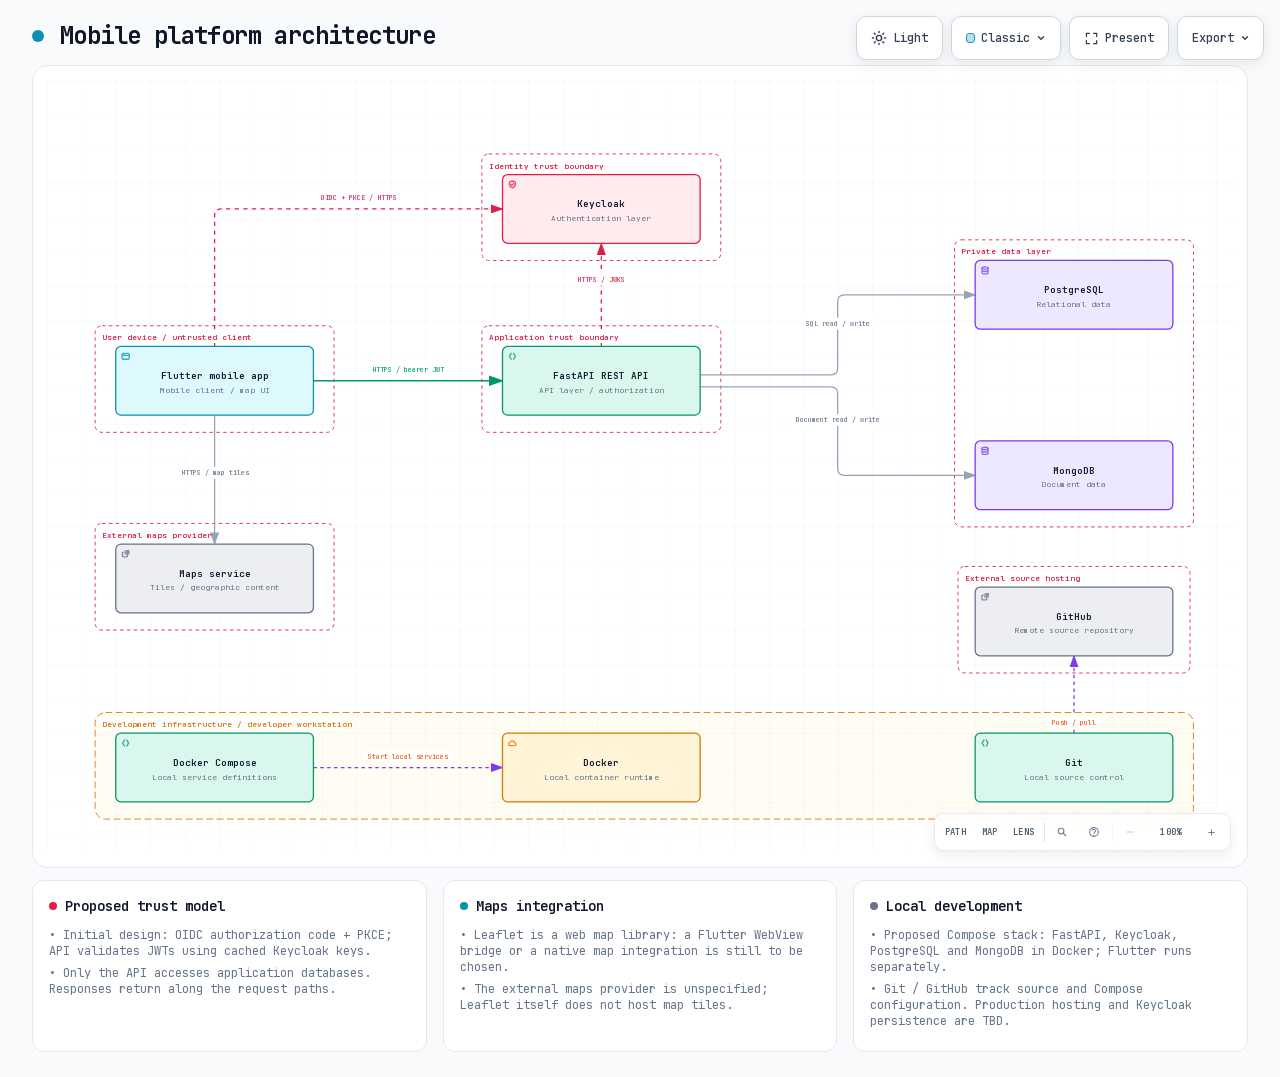
==== index.html @ 61da6c1c "Practica 02 Activacion de Git pages" ====
<!DOCTYPE html>
<html lang="en" data-theme="dark" data-preset="classic">
<head>
  <meta charset="UTF-8">
  <meta name="viewport" content="width=device-width, initial-scale=1.0">
  <meta name="generator" content="archify 2.17.0-dev.1">
  <title>Mobile platform architecture Diagram</title>
  <script>
    // Resolve the theme before first paint so light-preference users don't
    // see a dark flash. The toolbar script below re-applies with UI state.
    (function () {
      try {
        var theme = null;
        try {
          var param = new URLSearchParams(window.location.search).get('theme');
          if (param === 'light' || param === 'dark') theme = param;
          if (new URLSearchParams(window.location.search).get('embed') === '1') {
            document.documentElement.setAttribute('data-embed', 'true');
          }
          if (new URLSearchParams(window.location.search).get('present') === '1') {
            document.documentElement.setAttribute('data-present', 'true');
          }
        } catch (_) {}
        if (!theme) {
          try { theme = localStorage.getItem('archify-theme'); } catch (_) {}
        }
        if (theme !== 'light' && theme !== 'dark') {
          theme = window.matchMedia('(prefers-color-scheme: light)').matches ? 'light' : 'dark';
        }
        document.documentElement.setAttribute('data-theme', theme);
      } catch (_) {}
    })();
  </script>
  <style id="archify-fonts">
/*
JetBrains Mono variable WOFF2 subsets from Google Fonts service revision v24.
These fixed bytes are shared by the viewer and its SVG/raster exports.
No local() source: an installed copy must not override the bundled font.
Uncovered characters (including CJK) still use the system fallback stack.
Upstream: https://github.com/JetBrains/JetBrainsMono

cyrillic-ext    1664 bytes  sha256 9343de2ca5d9549f792e7962375af8efb0f320c7643bfd36c884b5a30e5c396f
cyrillic        8892 bytes  sha256 4995a9a43ac659ec32fcd8b463755cd6a07b31a6e6b3894a6a153b661cf490e2
greek           6800 bytes  sha256 49c3da6c9a2b279b0f1f860f5cfb1f5dc38d88a5c7be9c9b1837bbc4e3db6111
vietnamese      5872 bytes  sha256 d44eb1936043a56038eb02dd70b243f379bef65783f94ec12f277550720411f1
latin-ext      11596 bytes  sha256 9c38cb2d0d2d93c1ee6e21fa78db76f13ea7e15e15cc64214c7ca89b6aaa35c4
latin          31340 bytes  sha256 2c32b9b3ee358c119e210f6f5195f9bd34894d78a785ff2e95d60e718e400af4

Copyright 2020 The JetBrains Mono Project Authors (https://github.com/JetBrains/JetBrainsMono)

This Font Software is licensed under the SIL Open Font License, Version 1.1.
This license is copied below, and is also available with a FAQ at:
https://openfontlicense.org


-----------------------------------------------------------
SIL OPEN FONT LICENSE Version 1.1 - 26 February 2007
-----------------------------------------------------------

PREAMBLE
The goals of the Open Font License (OFL) are to stimulate worldwide
development of collaborative font projects, to support the font creation
efforts of academic and linguistic communities, and to provide a free and
open framework in which fonts may be shared and improved in partnership
with others.

The OFL allows the licensed fonts to be used, studied, modified and
redistributed freely as long as they are not sold by themselves. The
fonts, including any derivative works, can be bundled, embedded,
redistributed and/or sold with any software provided that any reserved
names are not used by derivative works. The fonts and derivatives,
however, cannot be released under any other type of license. The
requirement for fonts to remain under this license does not apply
to any document created using the fonts or their derivatives.

DEFINITIONS
"Font Software" refers to the set of files released by the Copyright
Holder(s) under this license and clearly marked as such. This may
include source files, build scripts and documentation.

"Reserved Font Name" refers to any names specified as such after the
copyright statement(s).

"Original Version" refers to the collection of Font Software components as
distributed by the Copyright Holder(s).

"Modified Version" refers to any derivative made by adding to, deleting,
or substituting -- in part or in whole -- any of the components of the
Original Version, by changing formats or by porting the Font Software to a
new environment.

"Author" refers to any designer, engineer, programmer, technical
writer or other person who contributed to the Font Software.

PERMISSION & CONDITIONS
Permission is hereby granted, free of charge, to any person obtaining
a copy of the Font Software, to use, study, copy, merge, embed, modify,
redistribute, and sell modified and unmodified copies of the Font
Software, subject to the following conditions:

1) Neither the Font Software nor any of its individual components,
in Original or Modified Versions, may be sold by itself.

2) Original or Modified Versions of the Font Software may be bundled,
redistributed and/or sold with any software, provided that each copy
contains the above copyright notice and this license. These can be
included either as stand-alone text files, human-readable headers or
in the appropriate machine-readable metadata fields within text or
binary files as long as those fields can be easily viewed by the user.

3) No Modified Version of the Font Software may use the Reserved Font
Name(s) unless explicit written permission is granted by the corresponding
Copyright Holder. This restriction only applies to the primary font name as
presented to the users.

4) The name(s) of the Copyright Holder(s) or the Author(s) of the Font
Software shall not be used to promote, endorse or advertise any
Modified Version, except to acknowledge the contribution(s) of the
Copyright Holder(s) and the Author(s) or with their explicit written
permission.

5) The Font Software, modified or unmodified, in part or in whole,
must be distributed entirely under this license, and must not be
distributed under any other license. The requirement for fonts to
remain under this license does not apply to any document created
using the Font Software.

TERMINATION
This license becomes null and void if any of the above conditions are
not met.

DISCLAIMER
THE FONT SOFTWARE IS PROVIDED "AS IS", WITHOUT WARRANTY OF ANY KIND,
EXPRESS OR IMPLIED, INCLUDING BUT NOT LIMITED TO ANY WARRANTIES OF
MERCHANTABILITY, FITNESS FOR A PARTICULAR PURPOSE AND NONINFRINGEMENT
OF COPYRIGHT, PATENT, TRADEMARK, OR OTHER RIGHT. IN NO EVENT SHALL THE
COPYRIGHT HOLDER BE LIABLE FOR ANY CLAIM, DAMAGES OR OTHER LIABILITY,
INCLUDING ANY GENERAL, SPECIAL, INDIRECT, INCIDENTAL, OR CONSEQUENTIAL
DAMAGES, WHETHER IN AN ACTION OF CONTRACT, TORT OR OTHERWISE, ARISING
FROM, OUT OF THE USE OR INABILITY TO USE THE FONT SOFTWARE OR FROM
OTHER DEALINGS IN THE FONT SOFTWARE.
*/
    /* cyrillic-ext */
    @font-face { font-family: 'JetBrains Mono'; font-style: normal; font-weight: 400 800; font-display: swap;
      src: url([data-uri]) format('woff2');
      unicode-range: U+0460-052F, U+1C80-1C8A, U+20B4, U+2DE0-2DFF, U+A640-A69F, U+FE2E-FE2F; }
    /* cyrillic */
    @font-face { font-family: 'JetBrains Mono'; font-style: normal; font-weight: 400 800; font-display: swap;
      src: url([data-uri]) format('woff2');
      unicode-range: U+0301, U+0400-045F, U+0490-0491, U+04B0-04B1, U+2116; }
    /* greek */
    @font-face { font-family: 'JetBrains Mono'; font-style: normal; font-weight: 400 800; font-display: swap;
      src: url([data-uri]) format('woff2');
      unicode-range: U+0370-0377, U+037A-037F, U+0384-038A, U+038C, U+038E-03A1, U+03A3-03FF; }
    /* vietnamese */
    @font-face { font-family: 'JetBrains Mono'; font-style: normal; font-weight: 400 800; font-display: swap;
      src: url([data-uri]) format('woff2');
      unicode-range: U+0102-0103, U+0110-0111, U+0128-0129, U+0168-0169, U+01A0-01A1, U+01AF-01B0, U+0300-0301, U+0303-0304, U+0308-0309, U+0323, U+0329, U+1EA0-1EF9, U+20AB; }
    /* latin-ext */
    @font-face { font-family: 'JetBrains Mono'; font-style: normal; font-weight: 400 800; font-display: swap;
      src: url([data-uri]) format('woff2');
      unicode-range: U+0100-02BA, U+02BD-02C5, U+02C7-02CC, U+02CE-02D7, U+02DD-02FF, U+0304, U+0308, U+0329, U+1D00-1DBF, U+1E00-1E9F, U+1EF2-1EFF, U+2020, U+20A0-20AB, U+20AD-20C0, U+2113, U+2C60-2C7F, U+A720-A7FF; }
    /* latin */
    @font-face { font-family: 'JetBrains Mono'; font-style: normal; font-weight: 400 800; font-display: swap;
      src: url([data-uri]) format('woff2');
      unicode-range: U+0000-00FF, U+0131, U+0152-0153, U+02BB-02BC, U+02C6, U+02DA, U+02DC, U+0304, U+0308, U+0329, U+2000-206F, U+20AC, U+2122, U+2191, U+2193, U+2212, U+2215, U+FEFF, U+FFFD; }
  </style>
  <style>
    /* ==========================================================
       THEME VARIABLES — switch by toggling [data-theme] on <html>
       ========================================================== */
    :root,
    [data-theme="dark"] {
      --bg: #020617;
      --grid: #1e293b;
      --text: #ffffff;
      --text-muted: #94a3b8;
      --text-dim: #475569;
      /* UI chrome and menu hints need more contrast than SVG .t-dim accents */
      --text-faint: #7d8da1;

      --panel: rgba(15, 23, 42, 0.5);
      --panel-border: #1e293b;
      --lane-fill: rgba(15, 23, 42, 0.22);
      --lane-stroke: #334155;

      --arrow: #64748b;
      --arrow-emphasis: #34d399;

      /* Opaque mask color used behind semi-transparent component fills
         so the arrows drawn underneath are properly hidden. */
      --mask: #0f172a;

      --frontend-fill:    rgba(8, 51, 68, 0.4);
      --frontend-stroke:  #22d3ee;
      --backend-fill:     rgba(6, 78, 59, 0.4);
      --backend-stroke:   #34d399;
      --database-fill:    rgba(76, 29, 149, 0.4);
      --database-stroke:  #a78bfa;
      --cloud-fill:       rgba(120, 53, 15, 0.3);
      --cloud-stroke:     #fbbf24;
      --security-fill:    rgba(136, 19, 55, 0.4);
      --security-stroke:  #fb7185;
      --messagebus-fill:  rgba(251, 146, 60, 0.3);
      --messagebus-stroke:#fb923c;
      --external-fill:    rgba(30, 41, 59, 0.5);
      --external-stroke:  #94a3b8;

      --toolbar-bg:       rgba(15, 23, 42, 0.8);
      --toolbar-border:   #334155;
      --toolbar-text:     #e2e8f0;
      --toolbar-hover:    rgba(15, 23, 42, 0.95);
      --toolbar-menu-bg:  #0f172a;
    }

    [data-theme="light"] {
      --bg: #f8fafc;
      --grid: #e2e8f0;
      --text: #0f172a;
      --text-muted: #64748b;
      --text-dim: #94a3b8;
      --text-faint: #64748b;

      --panel: #ffffff;
      --panel-border: #e2e8f0;
      --lane-fill: rgba(248, 250, 252, 0.65);
      --lane-stroke: #cbd5e1;

      --arrow: #94a3b8;
      --arrow-emphasis: #059669;

      --mask: #ffffff;

      --frontend-fill:    rgba(34, 211, 238, 0.15);
      --frontend-stroke:  #0891b2;
      --backend-fill:     rgba(52, 211, 153, 0.18);
      --backend-stroke:   #059669;
      --database-fill:    rgba(167, 139, 250, 0.2);
      --database-stroke:  #7c3aed;
      --cloud-fill:       rgba(251, 191, 36, 0.18);
      --cloud-stroke:     #d97706;
      --security-fill:    rgba(251, 113, 133, 0.15);
      --security-stroke:  #e11d48;
      --messagebus-fill:  rgba(251, 146, 60, 0.15);
      --messagebus-stroke:#ea580c;
      --external-fill:    rgba(148, 163, 184, 0.18);
      --external-stroke:  #64748b;

      --toolbar-bg:       rgba(255, 255, 255, 0.92);
      --toolbar-border:   #cbd5e1;
      --toolbar-text:     #334155;
      --toolbar-hover:    #ffffff;
      --toolbar-menu-bg:  #ffffff;
    }

    /* ==========================================================
       SIGNAL FLOW — an opt-in, motion-forward visual preset.
       The variables also target a standalone exported SVG, whose
       root carries data-preset and data-theme directly.
       ========================================================== */
    [data-preset="signal-flow"][data-theme="dark"] {
      --bg: #030711;
      --grid: #15233a;
      --panel: rgba(6, 14, 28, 0.78);
      --panel-border: #1d3350;
      --lane-fill: rgba(9, 22, 40, 0.5);
      --lane-stroke: #2c4564;
      --text: #f5fbff;
      --text-muted: #9eb0c7;
      --text-dim: #52667f;
      --text-faint: #7890ad;
      --mask: #07101e;
      --frontend-fill: rgba(6, 182, 212, 0.14);
      --frontend-stroke: #67e8f9;
      --backend-fill: rgba(16, 185, 129, 0.14);
      --backend-stroke: #5eead4;
      --database-fill: rgba(139, 92, 246, 0.16);
      --database-stroke: #c4b5fd;
      --cloud-fill: rgba(245, 158, 11, 0.13);
      --cloud-stroke: #fcd34d;
      --security-fill: rgba(244, 63, 94, 0.13);
      --security-stroke: #fda4af;
      --messagebus-fill: rgba(249, 115, 22, 0.13);
      --messagebus-stroke: #fdba74;
      --external-fill: rgba(71, 85, 105, 0.24);
      --external-stroke: #a5b4c7;
      --arrow: #7890ad;
      --arrow-emphasis: #2dd4bf;
      --toolbar-bg: rgba(7, 16, 30, 0.86);
      --toolbar-border: #29415f;
      --toolbar-menu-bg: #07101e;
    }

    [data-preset="signal-flow"][data-theme="light"] {
      --bg: #f4f9fc;
      --grid: #d4e5ee;
      --panel: rgba(255, 255, 255, 0.82);
      --panel-border: #bfd5e2;
      --lane-fill: rgba(232, 243, 248, 0.62);
      --lane-stroke: #a9c5d5;
      --text: #102638;
      --text-muted: #587287;
      --text-dim: #8aa2b4;
      --text-faint: #668397;
      --mask: #ffffff;
      --frontend-fill: rgba(6, 182, 212, 0.09);
      --frontend-stroke: #0789a1;
      --backend-fill: rgba(5, 150, 105, 0.09);
      --backend-stroke: #087f69;
      --database-fill: rgba(124, 58, 237, 0.09);
      --database-stroke: #7254c7;
      --cloud-fill: rgba(217, 119, 6, 0.08);
      --cloud-stroke: #b9670b;
      --security-fill: rgba(225, 29, 72, 0.08);
      --security-stroke: #c53a59;
      --messagebus-fill: rgba(234, 88, 12, 0.08);
      --messagebus-stroke: #c65f27;
      --external-fill: rgba(100, 116, 139, 0.1);
      --external-stroke: #607a8c;
      --arrow: #7b97aa;
      --arrow-emphasis: #0d9488;
    }

    /* ==========================================================
       BLUEPRINT — a review-first drafting preset for deployment,
       infrastructure, and technical design documentation. It keeps
       the same semantic palette and geometry while trading glow for
       precise grid contrast, squared materials, and drafting marks.
       ========================================================== */
    [data-preset="blueprint"][data-theme="dark"] {
      --bg: #06131f;
      --grid: #17425a;
      --panel: rgba(7, 27, 43, 0.9);
      --panel-border: #27627f;
      --lane-fill: rgba(10, 43, 66, 0.36);
      --lane-stroke: #34799a;
      --text: #e3f6ff;
      --text-muted: #91b8ca;
      --text-dim: #557e92;
      --text-faint: #739caf;
      --mask: #0a2031;
      --frontend-fill: rgba(26, 157, 193, 0.14);
      --frontend-stroke: #66d9ef;
      --backend-fill: rgba(31, 155, 124, 0.13);
      --backend-stroke: #69dfbd;
      --database-fill: rgba(120, 105, 196, 0.14);
      --database-stroke: #b4a8ff;
      --cloud-fill: rgba(197, 145, 43, 0.13);
      --cloud-stroke: #ffd166;
      --security-fill: rgba(199, 76, 104, 0.13);
      --security-stroke: #ff8da1;
      --messagebus-fill: rgba(207, 112, 49, 0.13);
      --messagebus-stroke: #ffad66;
      --external-fill: rgba(84, 119, 139, 0.18);
      --external-stroke: #a7cad9;
      --arrow: #78a3b7;
      --arrow-emphasis: #64dfc1;
      --toolbar-bg: rgba(7, 28, 45, 0.92);
      --toolbar-border: #34799a;
      --toolbar-text: #d8f3ff;
      --toolbar-hover: rgba(18, 58, 83, 0.95);
      --toolbar-menu-bg: #0a2031;
    }

    [data-preset="blueprint"][data-theme="light"] {
      --bg: #edf7fa;
      --grid: #b5d5e1;
      --panel: rgba(249, 253, 255, 0.94);
      --panel-border: #78aabd;
      --lane-fill: rgba(210, 232, 240, 0.42);
      --lane-stroke: #83b2c4;
      --text: #123344;
      --text-muted: #4e7486;
      --text-dim: #86a6b4;
      --text-faint: #668c9d;
      --mask: #f9fdff;
      --frontend-fill: rgba(8, 145, 178, 0.08);
      --frontend-stroke: #087f9c;
      --backend-fill: rgba(5, 128, 101, 0.08);
      --backend-stroke: #08755f;
      --database-fill: rgba(100, 75, 180, 0.08);
      --database-stroke: #6757a8;
      --cloud-fill: rgba(181, 120, 15, 0.08);
      --cloud-stroke: #a86609;
      --security-fill: rgba(190, 48, 80, 0.07);
      --security-stroke: #b32f50;
      --messagebus-fill: rgba(196, 81, 22, 0.07);
      --messagebus-stroke: #b65120;
      --external-fill: rgba(79, 112, 128, 0.08);
      --external-stroke: #506f7e;
      --arrow: #6d93a5;
      --arrow-emphasis: #087f69;
      --toolbar-bg: rgba(247, 252, 254, 0.94);
      --toolbar-border: #8ab5c5;
      --toolbar-text: #294f61;
      --toolbar-hover: #ffffff;
      --toolbar-menu-bg: #f9fdff;
    }

    /* ==========================================================
       EDITORIAL — a warm, publication-minded preset for design
       reviews, launch notes, and documentation. The diagram keeps
       the same semantic palette and exact geometry, but trades
       software chrome for paper, ink, ruled structure, and one
       restrained vermilion accent.
       ========================================================== */
    [data-preset="editorial"][data-theme="dark"] {
      --bg: #181611;
      --grid: #39342a;
      --panel: rgba(35, 31, 24, 0.96);
      --panel-border: #625a4a;
      --lane-fill: rgba(52, 46, 35, 0.46);
      --lane-stroke: #726957;
      --text: #f4eddf;
      --text-muted: #b9ae9b;
      --text-dim: #776e60;
      --text-faint: #9d917e;
      --mask: #231f18;
      --frontend-fill: rgba(43, 133, 142, 0.16);
      --frontend-stroke: #7fc6c7;
      --backend-fill: rgba(63, 132, 92, 0.16);
      --backend-stroke: #8fc29e;
      --database-fill: rgba(117, 91, 141, 0.17);
      --database-stroke: #c0a4d0;
      --cloud-fill: rgba(170, 119, 49, 0.16);
      --cloud-stroke: #d8ad68;
      --security-fill: rgba(157, 69, 65, 0.17);
      --security-stroke: #df9085;
      --messagebus-fill: rgba(174, 79, 42, 0.16);
      --messagebus-stroke: #df946f;
      --external-fill: rgba(126, 115, 96, 0.18);
      --external-stroke: #b8ad99;
      --arrow: #948978;
      --arrow-emphasis: #dd6b3d;
      --toolbar-bg: rgba(35, 31, 24, 0.92);
      --toolbar-border: #625a4a;
      --toolbar-text: #eee5d5;
      --toolbar-hover: #302a20;
      --toolbar-menu-bg: #231f18;
    }

    [data-preset="editorial"][data-theme="light"] {
      --bg: #f2eee5;
      --grid: #d8d0c2;
      --panel: rgba(251, 248, 241, 0.97);
      --panel-border: #c4b9a6;
      --lane-fill: rgba(229, 221, 207, 0.42);
      --lane-stroke: #b8aa94;
      --text: #242018;
      --text-muted: #6f6658;
      --text-dim: #a09788;
      --text-faint: #817767;
      --mask: #fbf8f1;
      --frontend-fill: rgba(31, 117, 126, 0.09);
      --frontend-stroke: #287e84;
      --backend-fill: rgba(42, 119, 75, 0.09);
      --backend-stroke: #397b53;
      --database-fill: rgba(105, 75, 130, 0.09);
      --database-stroke: #765d86;
      --cloud-fill: rgba(157, 103, 31, 0.1);
      --cloud-stroke: #9a671f;
      --security-fill: rgba(153, 58, 52, 0.09);
      --security-stroke: #9e463f;
      --messagebus-fill: rgba(182, 70, 27, 0.09);
      --messagebus-stroke: #ad4b25;
      --external-fill: rgba(101, 91, 75, 0.09);
      --external-stroke: #746b5e;
      --arrow: #8a806f;
      --arrow-emphasis: #bb4c23;
      --toolbar-bg: rgba(251, 248, 241, 0.94);
      --toolbar-border: #c4b9a6;
      --toolbar-text: #40392f;
      --toolbar-hover: #fffdf8;
      --toolbar-menu-bg: #fbf8f1;
    }

    * { margin: 0; padding: 0; box-sizing: border-box; }

    body {
      font-family: 'JetBrains Mono', ui-monospace, SFMono-Regular, Menlo, Consolas, 'DejaVu Sans Mono', 'Liberation Mono', 'Noto Sans Mono CJK SC', 'PingFang SC', 'Hiragino Sans GB', 'Microsoft YaHei', monospace;
      background: var(--bg);
      min-height: 100vh;
      padding: 2rem;
      color: var(--text);
      transition: background 0.2s ease, color 0.2s ease;
    }

    html[data-preset="signal-flow"] body {
      background-image:
        radial-gradient(circle at 18% -8%, rgba(34, 211, 238, 0.14), transparent 34rem),
        radial-gradient(circle at 92% 18%, rgba(139, 92, 246, 0.12), transparent 30rem);
      background-attachment: fixed;
    }
    html[data-preset="signal-flow"][data-theme="light"] body {
      background-image:
        radial-gradient(circle at 18% -8%, rgba(6, 182, 212, 0.12), transparent 34rem),
        radial-gradient(circle at 92% 18%, rgba(139, 92, 246, 0.08), transparent 30rem);
    }
    html[data-preset="blueprint"] body {
      background-image:
        linear-gradient(var(--grid) 1px, transparent 1px),
        linear-gradient(90deg, var(--grid) 1px, transparent 1px);
      background-size: 32px 32px;
      background-position: -1px -1px;
      background-attachment: fixed;
    }
    html[data-preset="editorial"] body {
      background-image:
        linear-gradient(90deg, transparent 0, transparent 5.4rem, color-mix(in srgb, var(--security-stroke) 18%, transparent) 5.4rem, color-mix(in srgb, var(--security-stroke) 18%, transparent) calc(5.4rem + 1px), transparent calc(5.4rem + 1px)),
        repeating-linear-gradient(0deg, transparent 0, transparent 31px, color-mix(in srgb, var(--grid) 36%, transparent) 31px, color-mix(in srgb, var(--grid) 36%, transparent) 32px);
      background-attachment: fixed;
    }

    /* Gallery/embed mode keeps the generated artifact as the source of truth
       while presenting only its diagram surface inside a proof card. */
    html[data-embed="true"] body {
      min-height: 0;
      padding: 0;
      overflow: hidden;
      background: var(--bg);
      background-image: none;
    }
    html[data-embed="true"] .toolbar,
    html[data-embed="true"] .header,
    html[data-embed="true"] .cards,
    html[data-embed="true"] .diagram-nav,
    html[data-embed="true"] .overview-map,
    html[data-embed="true"] .focus-chip,
    html[data-embed="true"] .route-probe,
    html[data-embed="true"] .semantic-lens,
    html[data-embed="true"] .diagram-guide,
    html[data-embed="true"] .node-finder,
    html[data-embed="true"] .guided-views { display: none !important; }
    html[data-embed="true"] .container { max-width: none; }
    html[data-embed="true"] .diagram-container {
      padding: 0.5rem;
      border: 0;
      border-radius: 0;
      box-shadow: none;
    }
    html[data-embed="true"] .diagram-container svg { min-width: 0; }

    /* Share Chapter Cue lives in the HTML viewer layer, not inside the SVG.
       It gives one-shot embeds a title, authored note, truthful stop order,
       and lifecycle state while canonical diagram geometry stays untouched. */
    .share-chapter-cue { display: none; }
    html[data-embed="true"][data-share-playback="true"] .share-chapter-cue:not([hidden]),
    html[data-embed="true"][data-share-moment="true"] .share-chapter-cue:not([hidden]) {
      position: absolute;
      z-index: 18;
      top: 0.85rem;
      left: 50%;
      display: grid;
      grid-template-columns: auto minmax(9rem, 13.5rem) minmax(0, 1fr);
      align-items: center;
      gap: 0.45rem 0.85rem;
      width: min(52rem, calc(100% - 1.5rem));
      min-height: 3.35rem;
      padding: 0.55rem 0.75rem 0.65rem;
      overflow: hidden;
      border: 1px solid color-mix(in srgb, var(--frontend-stroke) 42%, var(--toolbar-border));
      border-radius: 0.75rem;
      background:
        linear-gradient(115deg, color-mix(in srgb, var(--frontend-fill) 52%, transparent), transparent 45%),
        color-mix(in srgb, var(--toolbar-menu-bg) 92%, transparent);
      color: var(--toolbar-text);
      box-shadow: 0 14px 42px rgba(0, 0, 0, 0.3), inset 0 1px 0 rgba(255, 255, 255, 0.045);
      backdrop-filter: blur(16px);
      pointer-events: none;
      animation: archify-share-cue-enter 280ms cubic-bezier(0.22, 1, 0.36, 1) both;
    }
    html[data-preset="blueprint"] .share-chapter-cue {
      border-radius: 0.2rem;
      background:
        linear-gradient(90deg, color-mix(in srgb, var(--frontend-fill) 46%, transparent), transparent 36%),
        var(--toolbar-menu-bg);
      box-shadow: 0 10px 28px rgba(0, 0, 0, 0.2);
      backdrop-filter: none;
    }
    html[data-preset="editorial"] .share-chapter-cue {
      border-color: var(--panel-border);
      background:
        linear-gradient(90deg, color-mix(in srgb, var(--security-fill) 58%, transparent), transparent 42%),
        var(--toolbar-menu-bg);
      box-shadow: 0 10px 30px color-mix(in srgb, #000 18%, transparent);
      backdrop-filter: none;
    }
    html[data-preset="editorial"] .share-chapter-state { color: var(--arrow-emphasis); }
    html[data-preset="editorial"] .share-chapter-state::before {
      border-radius: 0;
      box-shadow: none;
      transform: rotate(45deg) scale(0.8);
    }
    .share-chapter-index {
      display: grid;
      gap: 0.12rem;
      min-width: 5rem;
      padding-right: 0.75rem;
      border-right: 1px solid var(--toolbar-border);
    }
    .share-chapter-state {
      display: inline-flex;
      align-items: center;
      gap: 0.36rem;
      color: var(--frontend-stroke);
      font-size: 0.5rem;
      font-weight: 800;
      letter-spacing: 0.14em;
      text-transform: uppercase;
    }
    .share-chapter-state::before {
      width: 0.38rem;
      height: 0.38rem;
      border-radius: 50%;
      background: currentColor;
      box-shadow: 0 0 10px currentColor;
      content: '';
    }
    .share-chapter-cue[data-state="playing"] .share-chapter-state::before {
      animation: archify-share-cue-pulse 1.15s ease-in-out infinite;
    }
    .share-chapter-count {
      color: var(--text-faint);
      font-size: 0.5rem;
      font-weight: 700;
      letter-spacing: 0.08em;
      text-transform: uppercase;
    }
    .share-chapter-copy { min-width: 0; }
    .share-chapter-copy strong,
    .share-chapter-copy small,
    .share-chapter-route {
      display: block;
      overflow: hidden;
      text-overflow: ellipsis;
      white-space: nowrap;
    }
    .share-chapter-copy strong {
      color: var(--toolbar-text);
      font-size: 0.6875rem;
      line-height: 1.35;
    }
    .share-chapter-copy small {
      margin-top: 0.08rem;
      color: var(--text-muted);
      font-size: 0.5rem;
      line-height: 1.35;
    }
    .share-chapter-route {
      color: color-mix(in srgb, var(--frontend-stroke) 76%, var(--text-muted));
      font-size: 0.5625rem;
      font-weight: 650;
      letter-spacing: 0.015em;
      text-align: right;
    }
    .share-chapter-progress {
      position: absolute;
      right: 0;
      bottom: 0;
      left: 0;
      height: 2px;
      overflow: hidden;
      background: color-mix(in srgb, var(--toolbar-border) 72%, transparent);
    }
    .share-chapter-progress span {
      display: block;
      width: 100%;
      height: 100%;
      background: linear-gradient(90deg, var(--frontend-stroke), var(--database-stroke));
      box-shadow: 0 0 12px var(--frontend-stroke);
      transform: scaleX(0);
      transform-origin: left center;
    }

    /* Presentation Stage is a viewer-only layer: it gives the live diagram
       the viewport while keeping guided views, theme, focus, and exports real.
       Embed mode wins when both query parameters are present. */
    html[data-present="true"]:not([data-embed="true"]) body {
      height: 100dvh;
      min-height: 0;
      padding: 1rem;
      overflow: hidden;
    }
    html[data-present="true"]:not([data-embed="true"]) .container {
      display: flex;
      flex-direction: column;
      gap: 0.75rem;
      width: 100%;
      max-width: none;
      height: calc(100dvh - 2rem);
    }
    html[data-present="true"]:not([data-embed="true"]) .header {
      flex: none;
      min-width: 0;
      margin: 0;
      padding-right: 23rem;
    }
    html[data-present="true"]:not([data-embed="true"]) .header-row { margin-bottom: 0.25rem; }
    html[data-present="true"]:not([data-embed="true"]) .subtitle {
      overflow: hidden;
      text-overflow: ellipsis;
      white-space: nowrap;
    }
    html[data-present="true"]:not([data-embed="true"]) .guided-views {
      flex: none;
      margin-bottom: 0;
    }
    html[data-present="true"]:not([data-embed="true"]) .diagram-container {
      display: flex;
      flex: 1 1 auto;
      align-items: center;
      justify-content: center;
      min-height: 0;
      padding: 0.75rem;
      padding-bottom: calc(0.75rem + var(--archify-nav-reserve));
    }
    html[data-present="true"]:not([data-embed="true"]) .diagram-container > svg {
      flex: 1 1 auto;
      height: 100%;
      min-height: 0;
      width: 100%;
      min-width: 0;
    }
    html[data-present="true"]:not([data-embed="true"]) .cards { display: none; }
    html[data-present="true"]:not([data-embed="true"]) #btn-present {
      border-color: var(--frontend-stroke);
      color: var(--frontend-stroke);
    }

    /* The reader owns only the outer scale. Wide diagrams keep one authored
       SVG/viewBox while the runtime chooses a desktop width from the actual
       vertical budget. This avoids device-specific files and breakpoint
       jumps between a laptop and a tall monitor. */
    .container {
      width: 100%;
      max-width: var(--archify-reader-width, 1440px);
      margin: 0 auto;
    }
    @media (min-width: 768px) and (max-height: 920px) {
      .header { margin-bottom: 1rem; }
      .diagram-container { padding: 1rem; }
      .cards { margin-top: 1rem; }
      .card { padding: 1rem; }
    }

    .header { margin-bottom: 1.5rem; padding-right: 29.5rem; }

    html[data-preset="signal-flow"] .header,
    html[data-preset="blueprint"] .header,
    html[data-preset="editorial"] .header { padding-right: 29.5rem; }

    .header-row {
      display: flex;
      align-items: center;
      gap: 1rem;
      margin-bottom: 0.5rem;
    }

    .pulse-dot {
      width: 12px;
      height: 12px;
      background: var(--frontend-stroke);
      border-radius: 50%;
      animation: none;
    }

    html[data-motion-capable="true"] .pulse-dot { animation: pulse 2s infinite; }

    @keyframes pulse {
      0%, 100% { opacity: 1; }
      50% { opacity: 0.5; }
    }

    h1 {
      font-size: 1.5rem;
      font-weight: 700;
      letter-spacing: -0.025em;
    }

    .subtitle {
      color: var(--text-muted);
      font-size: 0.875rem;
      margin-left: 1.75rem;
    }

    html[data-preset="signal-flow"] .header-row::after {
      content: attr(data-preset-badge-signal-flow);
      margin-left: auto;
      color: var(--frontend-stroke);
      border: 1px solid var(--frontend-stroke);
      border-radius: 999px;
      padding: 0.28rem 0.6rem;
      font-size: 0.625rem;
      letter-spacing: 0.12em;
      opacity: 0.82;
      box-shadow: 0 0 20px rgba(34, 211, 238, 0.12);
      white-space: nowrap;
    }

    html[data-preset="blueprint"] .pulse-dot {
      width: 10px;
      height: 10px;
      border: 1px solid var(--frontend-stroke);
      border-radius: 1px;
      background: transparent;
      box-shadow: inset 0 0 0 2px var(--bg);
      transform: rotate(45deg);
      animation: none;
    }
    html[data-preset="blueprint"] .header-row::after {
      content: attr(data-preset-badge-blueprint);
      margin-left: auto;
      padding: 0.28rem 0.55rem;
      border-top: 1px solid var(--frontend-stroke);
      border-bottom: 1px solid var(--frontend-stroke);
      color: var(--frontend-stroke);
      font-size: 0.5625rem;
      font-weight: 700;
      letter-spacing: 0.14em;
      white-space: nowrap;
    }

    html[data-preset="editorial"] h1,
    html[data-preset="editorial"] .card h3 {
      font-family: Georgia, 'Times New Roman', 'Songti SC', STSong, serif;
      letter-spacing: -0.02em;
    }
    html[data-preset="editorial"] h1 { font-size: 1.72rem; font-weight: 600; }
    html[data-preset="editorial"] .pulse-dot {
      width: 9px;
      height: 9px;
      border: 1px solid var(--arrow-emphasis);
      border-radius: 0;
      background: var(--arrow-emphasis);
      box-shadow: 0 0 0 3px color-mix(in srgb, var(--arrow-emphasis) 14%, transparent);
      transform: rotate(45deg);
      animation: none;
    }
    html[data-preset="editorial"] .header-row::after {
      content: attr(data-preset-badge-editorial);
      margin-left: auto;
      padding: 0.32rem 0 0.24rem;
      border-bottom: 2px solid var(--arrow-emphasis);
      color: var(--arrow-emphasis);
      font-family: Georgia, 'Times New Roman', serif;
      font-size: 0.625rem;
      font-style: italic;
      font-weight: 600;
      letter-spacing: 0.08em;
      white-space: nowrap;
    }

    .diagram-container {
      --archify-nav-reserve: 0px;
      background: var(--panel);
      border-radius: 1rem;
      border: 1px solid var(--panel-border);
      padding: 1.5rem;
      padding-bottom: calc(1.5rem + var(--archify-nav-reserve));
      overflow: hidden;
      position: relative;
    }

    html[data-preset="signal-flow"] .diagram-container {
      position: relative;
      overflow: hidden;
      background: linear-gradient(180deg, rgba(8, 20, 38, 0.82), rgba(3, 8, 18, 0.94));
      box-shadow: inset 0 1px 0 rgba(255, 255, 255, 0.04), 0 28px 80px rgba(0, 0, 0, 0.34);
    }
    html[data-preset="signal-flow"][data-theme="light"] .diagram-container {
      background: linear-gradient(180deg, rgba(255, 255, 255, 0.9), rgba(237, 246, 250, 0.94));
      box-shadow: inset 0 1px 0 rgba(255, 255, 255, 0.72), 0 24px 60px rgba(45, 78, 99, 0.12);
    }
    html[data-preset="blueprint"] .diagram-container {
      border-color: var(--panel-border);
      border-radius: 0.35rem;
      background: var(--panel);
      box-shadow:
        inset 0 0 0 1px color-mix(in srgb, var(--panel-border) 34%, transparent),
        0 18px 48px rgba(0, 0, 0, 0.16);
    }
    html[data-preset="blueprint"] .diagram-container::after {
      content: "";
      position: absolute;
      z-index: 10;
      inset: 0.7rem;
      pointer-events: none;
      background:
        linear-gradient(var(--frontend-stroke), var(--frontend-stroke)) left top / 1.35rem 1px no-repeat,
        linear-gradient(var(--frontend-stroke), var(--frontend-stroke)) left top / 1px 1.35rem no-repeat,
        linear-gradient(var(--frontend-stroke), var(--frontend-stroke)) right top / 1.35rem 1px no-repeat,
        linear-gradient(var(--frontend-stroke), var(--frontend-stroke)) right top / 1px 1.35rem no-repeat,
        linear-gradient(var(--frontend-stroke), var(--frontend-stroke)) left bottom / 1.35rem 1px no-repeat,
        linear-gradient(var(--frontend-stroke), var(--frontend-stroke)) left bottom / 1px 1.35rem no-repeat,
        linear-gradient(var(--frontend-stroke), var(--frontend-stroke)) right bottom / 1.35rem 1px no-repeat,
        linear-gradient(var(--frontend-stroke), var(--frontend-stroke)) right bottom / 1px 1.35rem no-repeat;
      opacity: 0.58;
    }
    html[data-preset="editorial"] .diagram-container {
      overflow: hidden;
      border-color: var(--panel-border);
      border-radius: 0.38rem;
      background:
        linear-gradient(90deg, color-mix(in srgb, var(--security-fill) 58%, transparent), transparent 12%),
        var(--panel);
      box-shadow:
        0 1px 0 color-mix(in srgb, var(--text) 6%, transparent),
        0 18px 48px color-mix(in srgb, #000 19%, transparent);
    }
    html[data-preset="editorial"] .diagram-container::after {
      position: absolute;
      z-index: 10;
      top: 0.72rem;
      right: 1.25rem;
      padding: 0.2rem 0.52rem;
      border: 1px solid var(--panel-border);
      background: var(--panel);
      color: var(--arrow-emphasis);
      content: attr(data-preset-badge-editorial-plate);
      font-family: Georgia, 'Times New Roman', serif;
      font-size: 0.52rem;
      font-style: italic;
      font-weight: 600;
      letter-spacing: 0.09em;
      pointer-events: none;
    }
    html[data-embed="true"][data-preset="editorial"] .diagram-container::after { display: none; }
    html[data-motion-capable="true"][data-preset="signal-flow"][data-ambient-motion="running"] .diagram-container::before {
      content: "";
      position: absolute;
      inset: 0;
      pointer-events: none;
      background: linear-gradient(115deg, transparent 28%, rgba(103, 232, 249, 0.035) 48%, transparent 68%);
      transform: translateX(-70%);
      animation: archify-signal-scan 4.8s ease-in-out 1 both;
    }

    /* Motion Governor gives the reader a real static state and gives the
       strongest semantic action the only motion budget. Atmosphere resets to
       its authored base instead of freezing mid-cycle. Static artifacts never
       start a decorative pulse or scan. */
    html:not([data-motion-capable="true"]) svg[data-animation="trace"] [data-animate] {
      animation: none !important;
    }
    html[data-motion="still"] .pulse-dot,
    html[data-motion="still"] .diagram-container::before,
    html[data-motion="still"] svg[data-animation="trace"] [data-animate],
    html[data-motion-owner] .pulse-dot,
    html[data-motion-owner] .diagram-container::before,
    html[data-motion-owner] svg[data-animation="trace"] [data-animate],
    html[data-embed="true"] .pulse-dot,
    html[data-embed="true"] .diagram-container::before,
    html[data-share-playback="true"] .pulse-dot,
    html[data-share-playback="true"] .diagram-container::before,
    html[data-document-hidden="true"] .pulse-dot,
    html[data-document-hidden="true"] .diagram-container::before,
    html[data-document-hidden="true"] svg[data-animation="trace"] [data-animate] {
      animation: none !important;
    }
    html[data-motion="still"] .diagram-container::before,
    html[data-motion-owner] .diagram-container::before,
    html[data-embed="true"] .diagram-container::before,
    html[data-share-playback="true"] .diagram-container::before {
      opacity: 0;
    }
    html[data-motion="still"] .guided-view-progress span,
    html[data-motion="still"] .guided-story-caption,
    html[data-motion="still"] .story-trail-flow,
    html[data-motion="still"] .intent-trace-flow,
    html[data-motion="still"] .route-probe-flow,
    html[data-motion="still"] .route-journey-flow,
    html[data-motion="still"] .semantic-lens-flow,
    html[data-motion="still"] .diagram-guide,
    html[data-motion="still"] [data-story-step],
    html[data-motion="still"] .overview-map-live,
    html[data-motion="still"] .guided-view-stop,
    html[data-motion="still"] .share-chapter-cue,
    html[data-motion="still"] .share-chapter-state::before,
    html[data-motion="still"] .share-chapter-progress span,
    html[data-document-hidden="true"] .guided-view-progress span,
    html[data-document-hidden="true"] .story-trail-flow,
    html[data-document-hidden="true"] .intent-trace-flow,
    html[data-document-hidden="true"] .route-probe-flow,
    html[data-document-hidden="true"] .route-journey-flow,
    html[data-document-hidden="true"] .semantic-lens-flow,
    html[data-document-hidden="true"] .diagram-guide,
    html[data-document-hidden="true"] [data-story-step],
    html[data-document-hidden="true"] .overview-map-live,
    html[data-document-hidden="true"] .guided-view-stop,
    html[data-document-hidden="true"] .share-chapter-cue,
    html[data-document-hidden="true"] .share-chapter-state::before,
    html[data-document-hidden="true"] .share-chapter-progress span {
      animation: none !important;
    }
    html[data-motion="still"] .guided-view-progress span {
      transform: scaleX(1) !important;
    }
    html[data-motion="still"] svg[data-story-playing="true"] .story-trail-flow {
      stroke-dasharray: none;
      stroke-dashoffset: 0;
      opacity: 0.55;
    }
    html[data-motion="still"] .intent-trace-flow,
    html[data-motion="still"] .route-probe-flow {
      stroke-dasharray: none;
      stroke-dashoffset: 0;
      opacity: 0.72;
    }
    html[data-motion="still"] .route-journey-overlay,
    html[data-document-hidden="true"] .route-journey-overlay { display: none !important; }
    html[data-motion="still"] .relationship-pulse-overlay,
    html[data-motion="still"] .story-carrier-overlay,
    html[data-document-hidden="true"] .story-carrier-overlay { display: none !important; }
    html[data-motion="still"] .chapter-handoff-overlay { display: none !important; }
    html[data-motion="still"] .chapter-handoff-anchor { animation: none !important; }
    html[data-motion="still"] .guided-view-chapter,
    html[data-motion="still"] svg [data-node-id],
    html[data-motion="still"] svg [data-edge-from],
    html[data-motion="still"] svg [data-detail],
    html[data-motion="still"] svg [data-detail-anchor],
    html[data-motion="still"] svg [data-legend-hit],
    html[data-motion="still"] svg {
      transition: none !important;
    }

    svg {
      width: 100%;
      min-width: min(900px, 100%);
      display: block;
      transform-origin: 0 0;
      transition: transform 0.18s ease;
    }

    .diagram-container.is-camera-moving svg {
      transition: transform 0.42s cubic-bezier(0.22, 1, 0.36, 1);
    }
    .diagram-container.is-camera-transaction svg { transition: none; }
    .diagram-container.is-pannable { cursor: grab; }
    .diagram-container.is-panning { cursor: grabbing; user-select: none; }
    .diagram-container.is-panning svg { transition: none; }

    .diagram-nav {
      position: absolute;
      right: 1rem;
      bottom: 1rem;
      z-index: 12;
      display: inline-flex;
      align-items: center;
      max-width: calc(100% - 2rem);
      padding: 0.15rem;
      gap: 0;
      overflow-x: auto;
      border: 1px solid color-mix(in srgb, var(--toolbar-border) 48%, transparent);
      border-radius: 0.58rem;
      background: color-mix(in srgb, var(--toolbar-bg) 82%, transparent);
      box-shadow: 0 5px 14px rgba(0, 0, 0, 0.07);
      backdrop-filter: blur(10px);
      scrollbar-width: none;
    }
    .diagram-nav::-webkit-scrollbar { display: none; }
    .diagram-nav button,
    .focus-chip button,
    .guided-views button {
      border: 0;
      background: transparent;
      color: var(--toolbar-text);
      font: inherit;
      cursor: pointer;
    }
    .diagram-nav button {
      min-width: 2rem;
      height: 2rem;
      padding: 0 0.35rem;
      border-radius: 0.35rem;
      color: color-mix(in srgb, var(--toolbar-text) 68%, transparent);
      font-size: 0.56rem;
      font-weight: 600;
      letter-spacing: 0.02em;
      transition: background 0.15s, color 0.15s;
    }
    .diagram-nav button:hover,
    .diagram-nav button:focus-visible,
    .focus-chip button:hover,
    .focus-chip button:focus-visible,
    .guided-views button:hover,
    .guided-views button:focus-visible { background: var(--toolbar-hover); }
    .diagram-nav button:focus-visible,
    .focus-chip button:focus-visible,
    .guided-views button:focus-visible {
      outline: 2px solid var(--frontend-stroke);
      outline-offset: 1px;
    }
    .diagram-nav button:disabled { opacity: 0.38; cursor: default; }
    .diagram-nav button:disabled:hover { background: transparent; }
    .diagram-nav #btn-route-probe,
    .diagram-nav #btn-overview-map,
    .diagram-nav #btn-semantic-lens {
      min-width: auto;
      padding-inline: 0.5rem;
      color: color-mix(in srgb, var(--toolbar-text) 86%, transparent);
      font-weight: 650;
    }
    .diagram-nav #btn-node-finder,
    .diagram-nav [data-view="out"] {
      position: relative;
      margin-left: 0.25rem;
    }
    .diagram-nav #btn-node-finder::before,
    .diagram-nav [data-view="out"]::before {
      position: absolute;
      top: 0.4rem;
      bottom: 0.4rem;
      left: -0.13rem;
      width: 1px;
      background: color-mix(in srgb, var(--toolbar-border) 62%, transparent);
      content: "";
      pointer-events: none;
    }
    .diagram-nav-icon {
      display: block;
      width: 0.72rem;
      height: 0.72rem;
      margin: auto;
      background: currentColor;
      -webkit-mask-position: center;
      -webkit-mask-repeat: no-repeat;
      -webkit-mask-size: contain;
      mask-position: center;
      mask-repeat: no-repeat;
      mask-size: contain;
    }
    .diagram-nav-icon.find {
      -webkit-mask-image: url("data:image/svg+xml,%3Csvg xmlns='http://www.w3.org/2000/svg' viewBox='0 0 20 20'%3E%3Ccircle cx='8.5' cy='8.5' r='4.5' fill='none' stroke='black' stroke-width='1.8'/%3E%3Cpath d='m12 12 4 4' fill='none' stroke='black' stroke-width='1.8' stroke-linecap='round'/%3E%3C/svg%3E");
      mask-image: url("data:image/svg+xml,%3Csvg xmlns='http://www.w3.org/2000/svg' viewBox='0 0 20 20'%3E%3Ccircle cx='8.5' cy='8.5' r='4.5' fill='none' stroke='black' stroke-width='1.8'/%3E%3Cpath d='m12 12 4 4' fill='none' stroke='black' stroke-width='1.8' stroke-linecap='round'/%3E%3C/svg%3E");
    }
    .diagram-nav-icon.guide {
      -webkit-mask-image: url("data:image/svg+xml,%3Csvg xmlns='http://www.w3.org/2000/svg' viewBox='0 0 20 20'%3E%3Ccircle cx='10' cy='10' r='7' fill='none' stroke='black' stroke-width='1.7'/%3E%3Cpath d='M7.8 7.3a2.4 2.4 0 014.6.9c0 1.8-2.4 2-2.4 3.7M10 14.9h.01' fill='none' stroke='black' stroke-width='1.7' stroke-linecap='round'/%3E%3C/svg%3E");
      mask-image: url("data:image/svg+xml,%3Csvg xmlns='http://www.w3.org/2000/svg' viewBox='0 0 20 20'%3E%3Ccircle cx='10' cy='10' r='7' fill='none' stroke='black' stroke-width='1.7'/%3E%3Cpath d='M7.8 7.3a2.4 2.4 0 014.6.9c0 1.8-2.4 2-2.4 3.7M10 14.9h.01' fill='none' stroke='black' stroke-width='1.7' stroke-linecap='round'/%3E%3C/svg%3E");
    }
    .diagram-nav-icon.minus {
      -webkit-mask-image: url("data:image/svg+xml,%3Csvg xmlns='http://www.w3.org/2000/svg' viewBox='0 0 20 20'%3E%3Cpath d='M5 10h10' fill='none' stroke='black' stroke-width='1.8' stroke-linecap='round'/%3E%3C/svg%3E");
      mask-image: url("data:image/svg+xml,%3Csvg xmlns='http://www.w3.org/2000/svg' viewBox='0 0 20 20'%3E%3Cpath d='M5 10h10' fill='none' stroke='black' stroke-width='1.8' stroke-linecap='round'/%3E%3C/svg%3E");
    }
    .diagram-nav-icon.plus {
      -webkit-mask-image: url("data:image/svg+xml,%3Csvg xmlns='http://www.w3.org/2000/svg' viewBox='0 0 20 20'%3E%3Cpath d='M10 5v10M5 10h10' fill='none' stroke='black' stroke-width='1.8' stroke-linecap='round'/%3E%3C/svg%3E");
      mask-image: url("data:image/svg+xml,%3Csvg xmlns='http://www.w3.org/2000/svg' viewBox='0 0 20 20'%3E%3Cpath d='M10 5v10M5 10h10' fill='none' stroke='black' stroke-width='1.8' stroke-linecap='round'/%3E%3C/svg%3E");
    }
    .diagram-nav [data-view="reset"] {
      display: inline-flex;
      align-items: center;
      justify-content: center;
      gap: 0.2rem;
      min-width: 3.1rem;
      padding-inline: 0.35rem;
    }
    .diagram-nav [data-view="reset"][data-detail-visible] {
      min-width: 3.8rem;
    }
    .diagram-nav-detail {
      color: color-mix(in srgb, var(--toolbar-text) 52%, transparent);
      font-size: 0.44rem;
      font-weight: 700;
      line-height: 1;
      letter-spacing: 0.07em;
    }
    .diagram-nav-percent {
      color: color-mix(in srgb, var(--toolbar-text) 84%, transparent);
      font-size: 0.55rem;
      font-weight: 650;
      line-height: 1;
    }
    .diagram-container[data-camera-indicator="true"] .diagram-nav-detail,
    .diagram-container[data-camera-indicator="true"] .diagram-nav-percent { color: var(--frontend-stroke); }
    .diagram-nav #btn-diagram-guide[aria-expanded="true"] {
      color: var(--cloud-stroke);
      background: var(--toolbar-hover);
    }

    /* Semantic Radar is a deliberately simplified, viewer-only overview. It
       uses authored node bounds and the live camera viewport rather than
       cloning the canonical SVG, so IDs, filters, animation, and export state
       stay singular and deterministic. */
    .overview-map {
      position: absolute;
      right: 1rem;
      bottom: calc(4.15rem + var(--archify-nav-reserve));
      z-index: 12;
      width: 11.25rem;
      overflow: hidden;
      border: 1px solid color-mix(in srgb, var(--frontend-stroke) 52%, var(--toolbar-border));
      border-radius: 0.78rem;
      background: var(--toolbar-menu-bg);
      color: var(--toolbar-text);
      box-shadow: 0 16px 42px rgba(0, 0, 0, 0.3);
      backdrop-filter: blur(16px);
      font-size: 0.625rem;
    }
    .overview-map[hidden] { display: none; }
    .overview-map[data-docked="true"] {
      position: fixed;
      right: var(--archify-radar-right, 1rem);
      top: var(--archify-radar-top, 1rem);
      bottom: auto;
    }
    .overview-map[data-docked="true"][data-dock-side="left"] {
      right: auto;
      left: var(--archify-radar-left, 1rem);
    }
    html[data-preset="blueprint"] .overview-map { border-radius: 0.28rem; }
    .overview-map-head {
      display: grid;
      grid-template-columns: auto minmax(0, 1fr) auto;
      align-items: center;
      gap: 0.45rem;
      min-height: 2.25rem;
      padding: 0.42rem 0.48rem 0.38rem 0.55rem;
      border-bottom: 1px solid var(--toolbar-border);
      background: linear-gradient(110deg, color-mix(in srgb, var(--frontend-fill) 45%, transparent), transparent 68%);
      cursor: grab;
      touch-action: none;
      user-select: none;
    }
    .overview-map[data-panel-dragging="true"] .overview-map-head { cursor: grabbing; }
    .overview-map[data-placement-invalid="true"] {
      border-color: var(--security-stroke);
      box-shadow: 0 0 0 2px color-mix(in srgb, var(--security-stroke) 34%, transparent), 0 16px 42px rgba(0, 0, 0, 0.3);
    }
    .overview-map[data-compact="true"] {
      width: 7.4rem;
    }
    .overview-map[data-compact="true"] .overview-map-head {
      grid-template-columns: minmax(0, 1fr) auto;
      gap: 0.24rem;
      min-height: 1.5rem;
      padding: 0.05rem 0.16rem 0.05rem 0.32rem;
      border-bottom: 0;
    }
    .overview-map[data-compact="true"] .overview-map-live,
    .overview-map[data-compact="true"] .overview-map-copy,
    .overview-map[data-compact="true"] .overview-map-surface,
    .overview-map[data-compact="true"] .overview-map-hint {
      display: none;
    }
    .overview-map[data-compact="true"] .overview-map-expand { display: inline-flex; }
    .overview-map[data-compact="true"] .overview-map-close {
      width: 1.15rem;
      height: 1.15rem;
      font-size: 0.72rem;
    }
    .overview-map-live {
      width: 0.42rem;
      height: 0.42rem;
      border-radius: 50%;
      background: var(--backend-stroke);
      box-shadow: 0 0 0 0 color-mix(in srgb, var(--backend-stroke) 52%, transparent);
      animation: archify-radar-live 2.4s ease-out infinite;
    }
    .overview-map-copy { min-width: 0; line-height: 1.1; }
    .overview-map-copy strong {
      display: block;
      overflow: hidden;
      color: var(--frontend-stroke);
      font-size: 0.59rem;
      letter-spacing: 0.12em;
      text-transform: uppercase;
      white-space: nowrap;
      text-overflow: ellipsis;
    }
    .overview-map-copy small {
      display: block;
      margin-top: 0.18rem;
      overflow: hidden;
      color: var(--text-faint);
      font-size: 0.52rem;
      letter-spacing: 0.04em;
      white-space: nowrap;
      text-overflow: ellipsis;
    }
    .overview-map-expand {
      display: none;
      align-items: center;
      justify-content: center;
      min-width: 0;
      height: 1.2rem;
      padding: 0 0.34rem;
      overflow: hidden;
      border: 0;
      border-radius: 0.3rem;
      background: transparent;
      color: var(--frontend-stroke);
      font: inherit;
      font-size: 0.49rem;
      font-weight: 700;
      letter-spacing: 0.06em;
      text-transform: uppercase;
      white-space: nowrap;
      cursor: pointer;
    }
    .overview-map-close {
      width: 1.55rem;
      height: 1.55rem;
      padding: 0;
      border: 0;
      border-radius: 0.34rem;
      background: transparent;
      color: var(--toolbar-text);
      font: inherit;
      font-size: 0.9rem;
      cursor: pointer;
    }
    .overview-map-expand:hover,
    .overview-map-expand:focus-visible,
    .overview-map-close:hover,
    .overview-map-close:focus-visible { background: var(--toolbar-hover); }
    .overview-map-expand:focus-visible,
    .overview-map-close:focus-visible,
    .overview-map-surface:focus-visible,
    .overview-map-node:focus-visible {
      outline: 2px solid var(--frontend-stroke);
      outline-offset: 1px;
    }
    .overview-map-surface {
      position: relative;
      height: 7rem;
      margin: 0.42rem;
      overflow: hidden;
      border: 1px solid color-mix(in srgb, var(--panel-border) 72%, transparent);
      border-radius: 0.42rem;
      background:
        linear-gradient(color-mix(in srgb, var(--panel-border) 26%, transparent) 1px, transparent 1px),
        linear-gradient(90deg, color-mix(in srgb, var(--panel-border) 26%, transparent) 1px, transparent 1px),
        color-mix(in srgb, var(--bg) 86%, transparent);
      background-size: 12px 12px;
      cursor: crosshair;
      touch-action: none;
    }
    html[data-preset="blueprint"] .overview-map-surface { border-radius: 0.1rem; }
    .overview-map-surface > svg {
      width: 100%;
      height: 100%;
      min-width: 0;
      transform: none !important;
      transition: none !important;
      display: block;
      overflow: visible;
    }
    .overview-map-node {
      fill: var(--backend-stroke);
      fill-opacity: 0.52;
      stroke: var(--backend-stroke);
      stroke-opacity: 0.86;
      vector-effect: non-scaling-stroke;
      cursor: pointer;
      transition: fill-opacity 140ms ease, stroke-width 140ms ease, filter 140ms ease;
    }
    .overview-map-node[data-kind="frontend"],
    .overview-map-node[data-kind="start"] { fill: var(--frontend-stroke); stroke: var(--frontend-stroke); }
    .overview-map-node[data-kind="database"],
    .overview-map-node[data-kind="success"] { fill: var(--database-stroke); stroke: var(--database-stroke); }
    .overview-map-node[data-kind="cloud"],
    .overview-map-node[data-kind="waiting"] { fill: var(--cloud-stroke); stroke: var(--cloud-stroke); }
    .overview-map-node[data-kind="messagebus"] { fill: var(--messagebus-stroke); stroke: var(--messagebus-stroke); }
    .overview-map-node[data-kind="security"],
    .overview-map-node[data-kind="decision"],
    .overview-map-node[data-kind="failure"] { fill: var(--security-stroke); stroke: var(--security-stroke); }
    .overview-map-node[data-kind="external"],
    .overview-map-node[data-kind="neutral"] { fill: var(--external-stroke); stroke: var(--external-stroke); }
    .overview-map-node[data-radar-active="true"],
    .overview-map-node:hover,
    .overview-map-node:focus-visible {
      fill-opacity: 0.92;
      stroke-width: 2.2;
      filter: drop-shadow(0 0 3px currentColor);
    }
    .overview-map-viewport {
      fill: color-mix(in srgb, var(--frontend-fill) 56%, transparent);
      stroke: var(--frontend-stroke);
      stroke-width: 2;
      vector-effect: non-scaling-stroke;
      pointer-events: none;
      filter: drop-shadow(0 0 3px color-mix(in srgb, var(--frontend-stroke) 54%, transparent));
    }
    .overview-map-hint {
      display: flex;
      justify-content: space-between;
      gap: 0.5rem;
      padding: 0 0.52rem 0.46rem;
      color: var(--text-faint);
      font-size: 0.49rem;
      letter-spacing: 0.06em;
      text-transform: uppercase;
    }
    .diagram-nav #btn-overview-map[aria-expanded="true"] {
      color: var(--frontend-stroke);
      background: var(--toolbar-hover);
    }
    .overview-map-feedback {
      position: absolute;
      right: 1rem;
      bottom: 4.15rem;
      z-index: 13;
      max-width: min(16rem, calc(100% - 2rem));
      padding: 0.38rem 0.55rem;
      border: 1px solid color-mix(in srgb, var(--frontend-stroke) 52%, var(--toolbar-border));
      border-radius: 0.5rem;
      background: var(--toolbar-menu-bg);
      color: var(--toolbar-text);
      box-shadow: 0 8px 24px rgba(0, 0, 0, 0.2);
      font-size: 0.52rem;
      line-height: 1.35;
      pointer-events: none;
    }
    .overview-map-feedback[hidden] { display: none; }
    .focus-chip[data-radar-yielded="true"] { display: none !important; }
    .diagram-nav #btn-route-probe[aria-pressed="true"] {
      color: var(--backend-stroke);
      background: var(--toolbar-hover);
    }
    .diagram-nav #btn-semantic-lens[aria-expanded="true"],
    .diagram-nav #btn-semantic-lens[aria-pressed="true"] {
      color: var(--database-stroke);
      background: var(--toolbar-hover);
    }

    /* Semantic Lens turns the compiled node-kind palette into an analytical
       legend. One kind reveals its real traffic; two kinds compare only their
       direct authored relationships. Geometry and the canonical SVG stay put. */
    .semantic-lens {
      position: absolute;
      right: 1rem;
      bottom: calc(4.15rem + var(--archify-nav-reserve));
      z-index: 24;
      width: min(20rem, calc(100% - 2rem));
      overflow: hidden;
      border: 1px solid color-mix(in srgb, var(--database-stroke) 58%, var(--toolbar-border));
      border-radius: 0.82rem;
      background:
        linear-gradient(135deg, color-mix(in srgb, var(--database-fill) 34%, transparent), transparent 48%),
        var(--toolbar-menu-bg);
      color: var(--toolbar-text);
      box-shadow: 0 18px 52px rgba(0, 0, 0, 0.36);
      backdrop-filter: blur(18px);
      animation: archify-lens-in 180ms cubic-bezier(0.22, 1, 0.36, 1);
    }
    .semantic-lens[hidden] { display: none; }
    .semantic-lens[data-dock-side="left"] { left: 1rem; right: auto; }
    .semantic-lens[data-dock-side="right"] { left: auto; right: 1rem; }
    html[data-preset="blueprint"] .semantic-lens { border-radius: 0.28rem; }
    .semantic-lens-head {
      display: grid;
      grid-template-columns: minmax(0, 1fr) auto;
      align-items: start;
      gap: 0.75rem;
      padding: 0.72rem 0.78rem 0.62rem;
      border-bottom: 1px solid var(--toolbar-border);
    }
    .semantic-lens-eyebrow {
      display: block;
      color: var(--database-stroke);
      font-size: 0.5rem;
      font-weight: 800;
      letter-spacing: 0.16em;
      text-transform: uppercase;
    }
    .semantic-lens-title {
      display: block;
      margin-top: 0.16rem;
      color: var(--text);
      font-size: 0.82rem;
      letter-spacing: -0.02em;
    }
    .semantic-lens-close {
      width: 1.75rem;
      height: 1.75rem;
      padding: 0;
      border: 0;
      border-radius: 0.35rem;
      background: transparent;
      color: var(--toolbar-text);
      font: inherit;
      font-size: 1rem;
      cursor: pointer;
    }
    .semantic-lens-close:hover,
    .semantic-lens-close:focus-visible { background: var(--toolbar-hover); }
    .semantic-lens-instruction {
      margin: 0;
      padding: 0.52rem 0.78rem 0.48rem;
      color: var(--text-faint);
      font-size: 0.55rem;
      line-height: 1.45;
    }
    .semantic-lens-kinds {
      display: grid;
      grid-template-columns: 1fr 1fr;
      gap: 0.3rem;
      max-height: min(15rem, 40vh);
      padding: 0 0.5rem 0.5rem;
      overflow-y: auto;
      scrollbar-width: thin;
    }
    .semantic-lens-kind {
      --lens-color: var(--external-stroke);
      display: grid;
      grid-template-columns: auto minmax(0, 1fr) auto;
      align-items: center;
      gap: 0.42rem;
      min-width: 0;
      min-height: 2.15rem;
      padding: 0.35rem 0.42rem;
      border: 1px solid color-mix(in srgb, var(--lens-color) 24%, var(--toolbar-border));
      border-radius: 0.45rem;
      background: color-mix(in srgb, var(--panel) 76%, transparent);
      color: var(--toolbar-text);
      font: inherit;
      text-align: left;
      cursor: pointer;
      transition: border-color 140ms ease, background 140ms ease, opacity 140ms ease;
    }
    html[data-preset="blueprint"] .semantic-lens-kind { border-radius: 0.12rem; }
    .semantic-lens-kind[data-kind="frontend"],
    .semantic-lens-kind[data-kind="start"] { --lens-color: var(--frontend-stroke); }
    .semantic-lens-kind[data-kind="backend"],
    .semantic-lens-kind[data-kind="active"] { --lens-color: var(--backend-stroke); }
    .semantic-lens-kind[data-kind="database"],
    .semantic-lens-kind[data-kind="success"] { --lens-color: var(--database-stroke); }
    .semantic-lens-kind[data-kind="cloud"],
    .semantic-lens-kind[data-kind="waiting"] { --lens-color: var(--cloud-stroke); }
    .semantic-lens-kind[data-kind="messagebus"] { --lens-color: var(--messagebus-stroke); }
    .semantic-lens-kind[data-kind="security"],
    .semantic-lens-kind[data-kind="decision"],
    .semantic-lens-kind[data-kind="failure"] { --lens-color: var(--security-stroke); }
    .semantic-lens-kind:hover,
    .semantic-lens-kind:focus-visible,
    .semantic-lens-kind[aria-pressed="true"] {
      border-color: color-mix(in srgb, var(--lens-color) 78%, var(--toolbar-border));
      background: color-mix(in srgb, var(--lens-color) 11%, var(--panel));
    }
    .semantic-lens-kind:focus-visible,
    .semantic-lens-close:focus-visible,
    .semantic-lens-actions button:focus-visible {
      outline: 2px solid var(--database-stroke);
      outline-offset: 1px;
    }
    .semantic-lens-kind:disabled { opacity: 0.34; cursor: default; }
    .semantic-lens-swatch {
      width: 0.48rem;
      height: 0.48rem;
      border-radius: 50%;
      background: var(--lens-color);
      box-shadow: 0 0 8px color-mix(in srgb, var(--lens-color) 58%, transparent);
    }
    .semantic-lens-kind strong {
      overflow: hidden;
      color: var(--text);
      font-size: 0.61rem;
      text-overflow: ellipsis;
      white-space: nowrap;
    }
    .semantic-lens-kind em {
      color: var(--lens-color);
      font-size: 0.54rem;
      font-style: normal;
      font-weight: 800;
    }
    .semantic-lens-status {
      min-height: 2.5rem;
      margin: 0;
      padding: 0.55rem 0.78rem;
      border-top: 1px solid var(--toolbar-border);
      color: var(--text-faint);
      font-size: 0.55rem;
      line-height: 1.45;
    }
    .semantic-lens-status strong { color: var(--database-stroke); font-weight: 800; }
    .semantic-lens-actions {
      display: flex;
      justify-content: flex-end;
      gap: 0.28rem;
      padding: 0 0.62rem 0.62rem;
    }
    .semantic-lens-actions button {
      min-height: 1.8rem;
      padding: 0.28rem 0.48rem;
      border: 0;
      border-radius: 0.35rem;
      background: transparent;
      color: var(--toolbar-text);
      font: inherit;
      font-size: 0.56rem;
      cursor: pointer;
    }
    .semantic-lens-actions button:hover { background: var(--toolbar-hover); }
    .semantic-lens-actions #semantic-lens-copy { color: var(--database-stroke); }
    @keyframes archify-lens-in {
      from { opacity: 0; transform: translateY(5px) scale(0.985); }
      to { opacity: 1; transform: translateY(0) scale(1); }
    }

    /* Route Probe answers a reader question over the compiled semantic graph:
       choose two stable nodes and reveal the shortest authored directed route.
       The receipt and signal live entirely in the viewer layer. */
    .route-probe {
      position: absolute;
      left: 1rem;
      bottom: calc(1rem + var(--archify-nav-reserve));
      z-index: 12;
      width: min(46rem, calc(100% - 25rem));
      min-width: 18rem;
      overflow: hidden;
      border: 1px solid color-mix(in srgb, var(--backend-stroke) 62%, var(--toolbar-border));
      border-radius: 0.82rem;
      background:
        linear-gradient(115deg, color-mix(in srgb, var(--backend-fill) 50%, transparent), transparent 62%),
        var(--toolbar-menu-bg);
      color: var(--toolbar-text);
      box-shadow: 0 18px 48px rgba(0, 0, 0, 0.3);
      backdrop-filter: blur(16px);
      font-size: 0.625rem;
    }
    .route-probe[hidden] { display: none; }
    .route-probe[data-route-dock="top"] {
      top: 1rem;
      bottom: auto;
    }
    html[data-preset="blueprint"] .route-probe { border-radius: 0.25rem; }
    .route-probe-head {
      display: grid;
      grid-template-columns: minmax(0, 1fr) auto;
      align-items: start;
      gap: 0.65rem;
      padding: 0.52rem 0.58rem 0.44rem;
      border-bottom: 1px solid color-mix(in srgb, var(--toolbar-border) 80%, transparent);
    }
    .route-probe-copy { min-width: 0; }
    .route-probe-eyebrow {
      display: block;
      color: var(--backend-stroke);
      font-size: 0.48rem;
      font-weight: 800;
      letter-spacing: 0.15em;
      text-transform: uppercase;
    }
    .route-probe-title {
      display: block;
      margin-top: 0.14rem;
      overflow: hidden;
      color: var(--toolbar-text);
      font-size: 0.72rem;
      line-height: 1.25;
      white-space: nowrap;
      text-overflow: ellipsis;
    }
    .route-probe-actions { display: flex; gap: 0.2rem; }
    .route-probe button {
      min-height: 1.55rem;
      padding: 0.25rem 0.42rem;
      border: 0;
      border-radius: 0.36rem;
      background: transparent;
      color: var(--toolbar-text);
      font: inherit;
      cursor: pointer;
    }
    .route-probe button:hover,
    .route-probe button:focus-visible { background: var(--toolbar-hover); }
    .route-probe button:focus-visible {
      outline: 2px solid var(--backend-stroke);
      outline-offset: 1px;
    }
    .route-probe-copy-link { color: var(--frontend-stroke) !important; }
    .route-probe-find { color: var(--backend-stroke) !important; }
    .route-probe-copy-link[hidden] { display: none; }
    .route-probe-find[hidden] { display: none; }
    .route-probe-path {
      display: flex;
      align-items: center;
      min-height: 2.2rem;
      padding: 0.42rem 0.58rem 0.24rem;
      overflow-x: auto;
      scrollbar-width: thin;
      white-space: nowrap;
    }
    .route-probe-node,
    .route-probe button.route-probe-node {
      flex: none;
      max-width: 9.5rem;
      overflow: hidden;
      min-height: 1.75rem !important;
      padding: 0.22rem 0.38rem;
      border: 1px solid color-mix(in srgb, var(--backend-stroke) 46%, var(--toolbar-border));
      border-radius: 999px;
      background: color-mix(in srgb, var(--backend-fill) 52%, transparent);
      color: var(--text);
      font-size: 0.56rem;
      font-weight: 700;
      text-overflow: ellipsis;
      white-space: nowrap;
    }
    .route-probe-node[data-endpoint="start"] {
      border-color: var(--frontend-stroke);
      color: var(--frontend-stroke);
    }
    .route-probe-node[data-endpoint="end"] {
      border-color: var(--security-stroke);
      color: var(--security-stroke);
    }
    .route-probe-node[data-route-journey-state="past"] { opacity: 0.66; }
    .route-probe-node[data-route-journey-state="future"] { opacity: 0.48; }
    .route-probe-node[aria-current="step"] {
      border-color: var(--backend-stroke);
      background: color-mix(in srgb, var(--backend-fill) 82%, var(--toolbar-menu-bg));
      color: var(--text);
      box-shadow: 0 0 0 1px color-mix(in srgb, var(--backend-stroke) 42%, transparent), 0 0 14px color-mix(in srgb, var(--backend-stroke) 34%, transparent);
      opacity: 1;
    }
    html[data-preset="blueprint"] .route-probe-node[aria-current="step"] {
      border-style: double;
      border-width: 3px;
      border-radius: 0.2rem;
      box-shadow: none;
    }
    .route-probe-arrow {
      flex: none;
      padding: 0 0.28rem;
      color: var(--text-faint);
      font-size: 0.65rem;
    }
    .route-probe-placeholder {
      color: var(--text-faint);
      font-size: 0.56rem;
      letter-spacing: 0.03em;
    }
    .route-probe-status {
      display: block;
      min-height: 1.45rem;
      padding: 0.08rem 0.58rem 0.44rem;
      color: var(--text-faint);
      font-size: 0.52rem;
      line-height: 1.35;
    }
    .route-journey-controls {
      display: grid;
      grid-template-columns: 2rem minmax(5.8rem, auto) 2rem minmax(4.8rem, auto);
      justify-content: start;
      gap: 0.22rem;
      padding: 0.08rem 0.58rem 0.28rem;
    }
    .route-journey-controls[hidden] { display: none; }
    .route-journey-controls button {
      min-height: 1.8rem;
      border: 1px solid color-mix(in srgb, var(--toolbar-border) 86%, transparent);
      background: color-mix(in srgb, var(--toolbar-bg) 72%, transparent);
      font-size: 0.54rem;
      font-weight: 700;
    }
    .route-journey-controls button:disabled {
      cursor: default;
      opacity: 0.34;
    }
    .route-journey-play { color: var(--backend-stroke) !important; }
    .route-journey-overview { color: var(--frontend-stroke) !important; }
    .route-journey-controls[data-playing="true"] .route-journey-play {
      border-color: color-mix(in srgb, var(--backend-stroke) 64%, var(--toolbar-border));
      background: color-mix(in srgb, var(--backend-fill) 62%, transparent);
    }
    .route-probe[data-state="error"] {
      border-color: color-mix(in srgb, var(--security-stroke) 72%, var(--toolbar-border));
    }
    .route-probe[data-state="error"] .route-probe-status { color: var(--security-stroke); }

    .focus-chip {
      position: absolute;
      left: 1rem;
      top: 1rem;
      z-index: 12;
      display: block;
      width: min(22rem, calc(100% - 13rem));
      max-width: calc(100% - 13rem);
      overflow: hidden;
      border: 1px solid var(--frontend-stroke);
      border-radius: 0.85rem;
      background: var(--toolbar-menu-bg);
      color: var(--toolbar-text);
      box-shadow: 0 18px 48px rgba(0, 0, 0, 0.3);
      backdrop-filter: blur(16px);
      font-size: 0.6875rem;
    }
    .focus-chip[hidden] { display: none; }
    html[data-preset="blueprint"] .focus-chip { border-radius: 0.3rem; }
    .focus-chip button {
      flex: none;
      padding: 0.3rem 0.45rem;
      border-radius: 0.35rem;
      font-size: 0.625rem;
    }
    .relationship-lens-head {
      display: grid;
      grid-template-columns: minmax(0, 1fr) auto;
      align-items: start;
      gap: 0.75rem;
      padding: 0.7rem 0.75rem 0.65rem;
      border-bottom: 1px solid var(--toolbar-border);
      background: linear-gradient(120deg, color-mix(in srgb, var(--frontend-fill) 34%, transparent), transparent 72%);
    }
    .relationship-lens-copy { min-width: 0; }
    .relationship-lens-actions {
      display: flex;
      flex-direction: column;
      align-items: flex-end;
      gap: 0.18rem;
    }
    .relationship-lens-actions button { white-space: nowrap; }
    .relationship-lens-actions #btn-focus-clear {
      display: grid;
      width: 1.75rem;
      height: 1.75rem;
      padding: 0;
      place-items: center;
      color: var(--text-muted);
      font-size: 1rem;
      line-height: 1;
    }
    .relationship-lens-actions #btn-focus-clear:hover,
    .relationship-lens-actions #btn-focus-clear:focus-visible {
      background: var(--toolbar-hover);
      color: var(--text);
    }
    .relationship-lens-actions #btn-focus-copy { color: var(--frontend-stroke); }
    .relationship-lens-actions #btn-focus-relations { display: none; }
    .relationship-lens-eyebrow {
      display: block;
      margin-bottom: 0.18rem;
      color: var(--frontend-stroke);
      font-size: 0.5rem;
      font-weight: 800;
      letter-spacing: 0.14em;
      text-transform: uppercase;
    }
    .relationship-lens-title {
      display: block;
      overflow: hidden;
      color: var(--text);
      font-size: 0.8rem;
      line-height: 1.35;
      text-overflow: ellipsis;
      white-space: nowrap;
    }
    .semantic-passport-detail {
      display: block;
      margin-top: 0.12rem;
      overflow: hidden;
      color: var(--text-muted);
      font-size: 0.625rem;
      line-height: 1.4;
      text-overflow: ellipsis;
      white-space: nowrap;
    }
    .semantic-passport-detail[hidden] { display: none; }
    .semantic-passport-meta {
      display: flex;
      flex-wrap: wrap;
      gap: 0.24rem;
      margin-top: 0.42rem;
    }
    .semantic-passport-meta span,
    .semantic-passport-meta code {
      max-width: 100%;
      overflow: hidden;
      padding: 0.14rem 0.34rem;
      border: 1px solid color-mix(in srgb, var(--toolbar-border) 82%, transparent);
      border-radius: 999px;
      background: color-mix(in srgb, var(--panel) 68%, transparent);
      color: var(--text-faint);
      font: inherit;
      font-size: 0.5rem;
      letter-spacing: 0.04em;
      text-overflow: ellipsis;
      white-space: nowrap;
    }
    .semantic-passport-meta [data-passport="kind"] {
      border-color: color-mix(in srgb, var(--frontend-stroke) 50%, var(--toolbar-border));
      color: var(--frontend-stroke);
      font-weight: 800;
      text-transform: uppercase;
    }
    .semantic-passport-meta [data-passport="tag"] { color: var(--cloud-stroke); }
    .semantic-passport-meta [data-passport="brand"] {
      border-color: color-mix(in srgb, var(--messagebus-stroke) 52%, var(--toolbar-border));
      color: var(--messagebus-stroke);
      font-weight: 700;
    }
    .semantic-passport-meta [hidden] { display: none; }
    html[data-preset="blueprint"] .semantic-passport-meta span,
    html[data-preset="blueprint"] .semantic-passport-meta code { border-radius: 0.1rem; }
    .semantic-passport-evidence {
      margin-top: 0.52rem;
      padding: 0.5rem;
      border: 1px solid color-mix(in srgb, var(--backend-stroke) 32%, var(--toolbar-border));
      border-radius: 0.55rem;
      background: color-mix(in srgb, var(--backend-fill) 18%, var(--panel));
    }
    .semantic-passport-evidence[hidden] { display: none; }
    html[data-preset="blueprint"] .semantic-passport-evidence { border-radius: 0.18rem; }
    .semantic-passport-evidence-head {
      display: flex;
      align-items: center;
      justify-content: space-between;
      gap: 0.55rem;
      margin-bottom: 0.35rem;
    }
    .semantic-passport-evidence-status {
      display: inline-flex;
      align-items: center;
      gap: 0.28rem;
      color: var(--backend-stroke);
      font-size: 0.5rem;
      font-weight: 800;
      letter-spacing: 0.08em;
      text-transform: uppercase;
    }
    .semantic-passport-evidence-status::before {
      content: '';
      width: 0.38rem;
      height: 0.38rem;
      border-radius: 50%;
      background: var(--backend-stroke);
      box-shadow: 0 0 0 3px color-mix(in srgb, var(--backend-stroke) 14%, transparent);
    }
    .semantic-passport-repository {
      min-width: 0;
      overflow: hidden;
      color: var(--text-faint);
      font-size: 0.5rem;
      text-decoration: none;
      text-overflow: ellipsis;
      white-space: nowrap;
    }
    .semantic-passport-repository:hover,
    .semantic-passport-repository:focus-visible { color: var(--backend-stroke); }
    .semantic-passport-evidence-links { display: grid; gap: 0.22rem; }
    .semantic-passport-source {
      display: grid;
      grid-template-columns: minmax(0, 1fr) auto;
      gap: 0.15rem 0.45rem;
      align-items: center;
      padding: 0.34rem 0.4rem;
      border: 1px solid transparent;
      border-radius: 0.38rem;
      color: var(--text-muted);
      text-decoration: none;
    }
    a.semantic-passport-source:hover,
    a.semantic-passport-source:focus-visible {
      border-color: color-mix(in srgb, var(--backend-stroke) 42%, transparent);
      background: color-mix(in srgb, var(--backend-fill) 32%, transparent);
      color: var(--text);
    }
    .semantic-passport-source strong {
      overflow: hidden;
      font-size: 0.5625rem;
      text-overflow: ellipsis;
      white-space: nowrap;
    }
    .semantic-passport-source code {
      color: var(--backend-stroke);
      font: inherit;
      font-size: 0.5rem;
    }
    .semantic-passport-source small {
      grid-column: 1 / -1;
      overflow: hidden;
      color: var(--text-faint);
      font-size: 0.5rem;
      text-overflow: ellipsis;
      white-space: nowrap;
    }
    .relationship-lens-summary {
      display: block;
      margin-top: 0.12rem;
      color: var(--text-faint);
      font-size: 0.5625rem;
    }
    .semantic-passport-reach {
      display: grid;
      gap: 0.28rem;
      margin-top: 0.52rem;
      padding-top: 0.48rem;
      border-top: 1px solid color-mix(in srgb, var(--toolbar-border) 76%, transparent);
    }
    .semantic-passport-reach[hidden] { display: none; }
    .semantic-passport-reach-label {
      color: var(--text-faint);
      font-size: 0.5rem;
      font-weight: 800;
      letter-spacing: 0.1em;
      text-transform: uppercase;
    }
    .semantic-passport-reach-actions {
      display: grid;
      grid-template-columns: repeat(2, minmax(0, 1fr));
      gap: 0.25rem;
    }
    .semantic-passport-reach-actions button {
      display: flex;
      align-items: center;
      justify-content: space-between;
      gap: 0.5rem;
      min-width: 0;
      min-height: 2rem;
      padding: 0.32rem 0.42rem;
      border: 1px solid color-mix(in srgb, var(--toolbar-border) 86%, transparent);
      background: color-mix(in srgb, var(--panel) 70%, transparent);
      color: var(--text-muted);
      text-align: left;
    }
    .semantic-passport-reach-actions button:hover:not(:disabled),
    .semantic-passport-reach-actions button:focus-visible {
      border-color: color-mix(in srgb, var(--frontend-stroke) 62%, var(--toolbar-border));
      color: var(--text);
    }
    .semantic-passport-reach-actions button:focus-visible {
      outline: 2px solid var(--frontend-stroke);
      outline-offset: 1px;
    }
    .semantic-passport-reach-actions button:disabled {
      cursor: default;
      opacity: 0.5;
    }
    .semantic-passport-reach-actions button[aria-pressed="true"] {
      border-color: color-mix(in srgb, var(--reach-color, var(--frontend-stroke)) 72%, var(--toolbar-border));
      background: color-mix(in srgb, var(--reach-fill, var(--frontend-fill)) 48%, transparent);
      color: var(--text);
    }
    #btn-reach-upstream {
      --reach-color: var(--database-stroke);
      --reach-fill: var(--database-fill);
    }
    #btn-reach-downstream {
      --reach-color: var(--backend-stroke);
      --reach-fill: var(--backend-fill);
    }
    .semantic-passport-reach-actions strong {
      color: var(--reach-color, var(--frontend-stroke));
      font-size: 0.625rem;
    }
    .semantic-passport-reach-status {
      color: var(--text-faint);
      font-size: 0.525rem;
      line-height: 1.4;
    }
    .semantic-passport-reach-status[hidden] { display: none; }
    .relationship-lens-list {
      max-height: min(18rem, 46vh);
      overflow: auto;
      padding: 0.4rem;
      scrollbar-width: thin;
      scrollbar-color: var(--frontend-stroke) transparent;
    }
    .relationship-lens-list::-webkit-scrollbar { width: 4px; }
    .relationship-lens-list::-webkit-scrollbar-thumb {
      border-radius: 999px;
      background: color-mix(in srgb, var(--frontend-stroke) 68%, transparent);
    }
    .relationship-lens-group + .relationship-lens-group { margin-top: 0.35rem; }
    .relationship-lens-group-title {
      display: block;
      padding: 0.24rem 0.38rem 0.16rem;
      color: var(--text-faint);
      font-size: 0.5rem;
      font-weight: 800;
      letter-spacing: 0.12em;
      text-transform: uppercase;
    }
    .relationship-lens-row {
      display: grid;
      grid-template-columns: 2.1rem minmax(0, 1fr);
      gap: 0.06rem 0.45rem;
      width: 100%;
      padding: 0.45rem 0.5rem !important;
      text-align: left;
    }
    .relationship-lens-row:hover,
    .relationship-lens-row:focus-visible,
    .relationship-lens-row[data-preview-active="true"] {
      background: var(--toolbar-hover);
      box-shadow: inset 2px 0 0 var(--frontend-stroke);
    }
    .relationship-lens-row:focus-visible {
      outline: 2px solid var(--frontend-stroke);
      outline-offset: -2px;
    }
    .relationship-lens-direction {
      grid-row: 1 / 3;
      align-self: center;
      color: var(--frontend-stroke);
      font-size: 0.5rem;
      font-weight: 800;
      letter-spacing: 0.08em;
    }
    .relationship-lens-row[data-direction="in"] .relationship-lens-direction { color: var(--database-stroke); }
    .relationship-lens-row[data-direction="loop"] .relationship-lens-direction { color: var(--security-stroke); }
    .relationship-lens-row strong {
      overflow: hidden;
      color: var(--text);
      font-size: 0.6875rem;
      text-overflow: ellipsis;
      white-space: nowrap;
    }
    .relationship-lens-row small {
      overflow: hidden;
      color: var(--text-faint);
      font-size: 0.5625rem;
      text-overflow: ellipsis;
      white-space: nowrap;
    }
    .relationship-lens-empty {
      margin: 0;
      padding: 0.75rem;
      color: var(--text-faint);
      font-size: 0.625rem;
      text-align: center;
    }

    /* Diagram Guide keeps the artifact's growing reader vocabulary
       discoverable without widening the permanent control bar. It derives
       honest counts at runtime and delegates every action to an existing
       production interaction instead of creating a second command system. */
    .diagram-guide {
      position: absolute;
      top: 1rem;
      right: 1rem;
      z-index: 26;
      width: min(32rem, calc(100% - 2rem));
      max-height: min(42rem, calc(100% - 2rem));
      overflow: auto;
      border: 1px solid color-mix(in srgb, var(--cloud-stroke) 58%, var(--toolbar-border));
      border-radius: 0.82rem;
      background:
        linear-gradient(135deg, color-mix(in srgb, var(--cloud-fill) 32%, transparent), transparent 42%),
        var(--toolbar-menu-bg);
      color: var(--toolbar-text);
      box-shadow: 0 22px 64px rgba(0, 0, 0, 0.4);
      backdrop-filter: blur(18px);
      animation: archify-guide-in 180ms cubic-bezier(0.22, 1, 0.36, 1);
    }
    .diagram-guide[hidden] { display: none; }
    html[data-preset="blueprint"] .diagram-guide { border-radius: 0.28rem; }
    .diagram-guide-head {
      display: grid;
      grid-template-columns: minmax(0, 1fr) auto;
      align-items: start;
      gap: 1rem;
      padding: 0.82rem 0.9rem 0.68rem;
      border-bottom: 1px solid var(--toolbar-border);
    }
    .diagram-guide-eyebrow {
      display: block;
      color: var(--cloud-stroke);
      font-size: 0.5rem;
      font-weight: 800;
      letter-spacing: 0.16em;
      text-transform: uppercase;
    }
    .diagram-guide-title {
      display: block;
      margin-top: 0.16rem;
      color: var(--text);
      font-size: 0.86rem;
      letter-spacing: -0.02em;
    }
    .diagram-guide-close {
      width: 1.8rem;
      height: 1.8rem;
      border: 0;
      border-radius: 0.35rem;
      background: transparent;
      color: var(--toolbar-text);
      font: inherit;
      font-size: 1rem;
      cursor: pointer;
    }
    .diagram-guide-close:hover,
    .diagram-guide-close:focus-visible { background: var(--toolbar-hover); }
    .diagram-guide-stats {
      display: flex;
      align-items: center;
      gap: 0.5rem;
      margin: 0;
      padding: 0.54rem 0.9rem;
      border-bottom: 1px solid color-mix(in srgb, var(--toolbar-border) 74%, transparent);
      color: var(--text-faint);
      font-size: 0.56rem;
      letter-spacing: 0.025em;
    }
    .diagram-guide-stats::before {
      content: '';
      width: 0.42rem;
      height: 0.42rem;
      flex: none;
      border-radius: 50%;
      background: var(--backend-stroke);
      box-shadow: 0 0 10px color-mix(in srgb, var(--backend-stroke) 72%, transparent);
    }
    .diagram-guide-actions {
      display: grid;
      grid-template-columns: 1fr 1fr;
      gap: 0.38rem;
      padding: 0.62rem;
    }
    .diagram-guide-action {
      --guide-accent: var(--frontend-stroke);
      display: grid;
      grid-template-columns: auto minmax(0, 1fr) auto;
      align-items: center;
      gap: 0.55rem;
      min-height: 4.15rem;
      padding: 0.55rem 0.58rem;
      border: 1px solid color-mix(in srgb, var(--guide-accent) 22%, var(--toolbar-border));
      border-radius: 0.55rem;
      background: color-mix(in srgb, var(--panel) 78%, transparent);
      color: var(--toolbar-text);
      font: inherit;
      text-align: left;
      cursor: pointer;
      transition: border-color 140ms ease, background 140ms ease, transform 140ms ease;
    }
    .diagram-guide-action[data-guide-action="route"] { --guide-accent: var(--backend-stroke); }
    .diagram-guide-action[data-guide-action="map"] { --guide-accent: var(--database-stroke); }
    .diagram-guide-action[data-guide-action="lens"] { --guide-accent: var(--messagebus-stroke); }
    .diagram-guide-action[data-guide-action="story"] { --guide-accent: var(--security-stroke); }
    .diagram-guide-action[data-guide-action="present"] {
      --guide-accent: var(--cloud-stroke);
    }
    .diagram-guide-action:hover,
    .diagram-guide-action:focus-visible {
      border-color: color-mix(in srgb, var(--guide-accent) 76%, var(--toolbar-border));
      background: color-mix(in srgb, var(--guide-accent) 9%, var(--panel));
      transform: translateY(-1px);
    }
    .diagram-guide-action:focus-visible,
    .diagram-guide-close:focus-visible {
      outline: 2px solid var(--cloud-stroke);
      outline-offset: 1px;
    }
    .diagram-guide-action:disabled {
      opacity: 0.42;
      cursor: default;
      transform: none;
    }
    .diagram-guide-index {
      display: grid;
      place-items: center;
      width: 1.65rem;
      height: 1.65rem;
      border: 1px solid color-mix(in srgb, var(--guide-accent) 64%, var(--toolbar-border));
      border-radius: 0.35rem;
      color: var(--guide-accent);
      font-size: 0.5rem;
      font-weight: 800;
      letter-spacing: 0.06em;
    }
    .diagram-guide-action-copy { min-width: 0; }
    .diagram-guide-action strong {
      display: block;
      overflow: hidden;
      color: var(--text);
      font-size: 0.66rem;
      text-overflow: ellipsis;
      white-space: nowrap;
    }
    .diagram-guide-action small {
      display: -webkit-box;
      margin-top: 0.18rem;
      overflow: hidden;
      color: var(--text-faint);
      font-size: 0.5rem;
      line-height: 1.35;
      -webkit-box-orient: vertical;
      -webkit-line-clamp: 2;
    }
    .diagram-guide kbd {
      align-self: start;
      min-width: 1.45rem;
      padding: 0.12rem 0.3rem;
      border: 1px solid var(--toolbar-border);
      border-radius: 0.25rem;
      color: var(--text-faint);
      font: inherit;
      font-size: 0.5rem;
      text-align: center;
    }
    .diagram-guide-shortcuts {
      display: flex;
      flex-wrap: wrap;
      gap: 0.34rem 0.62rem;
      padding: 0.58rem 0.9rem 0.68rem;
      border-top: 1px solid var(--toolbar-border);
      color: var(--text-faint);
      font-size: 0.5rem;
    }
    .diagram-guide-shortcuts span {
      display: inline-flex;
      align-items: center;
      gap: 0.28rem;
      white-space: nowrap;
    }
    .diagram-guide-feedback {
      min-height: 1rem;
      margin: -0.18rem 0.9rem 0.62rem;
      color: var(--security-stroke);
      font-size: 0.5rem;
    }
    .diagram-guide-feedback:empty { display: none; }
    @keyframes archify-guide-in {
      from { opacity: 0; transform: translateY(-5px) scale(0.985); }
      to { opacity: 1; transform: translateY(0) scale(1); }
    }

    .node-finder {
      position: absolute;
      top: 1rem;
      left: 1rem;
      z-index: 24;
      display: flex;
      flex-direction: column;
      width: min(22rem, calc(100% - 2rem));
      max-height: calc(100% - 2rem);
      overflow: hidden;
      border: 1px solid var(--toolbar-border);
      border-radius: 0.85rem;
      background: var(--toolbar-menu-bg);
      color: var(--toolbar-text);
      box-shadow: 0 6px 8px rgba(0, 0, 0, 0.22);
      backdrop-filter: blur(16px);
    }
    .node-finder[hidden] { display: none; }
    .node-finder[data-context="route-source"] {
      border-color: color-mix(in srgb, var(--frontend-stroke) 68%, var(--toolbar-border));
    }
    .node-finder[data-context="route-target"] {
      border-color: color-mix(in srgb, var(--security-stroke) 68%, var(--toolbar-border));
    }
    html[data-preset="blueprint"] .node-finder { border-radius: 0.3rem; }
    .node-finder-head {
      display: flex;
      align-items: center;
      justify-content: space-between;
      gap: 1rem;
      padding: 0.7rem 0.8rem 0.45rem;
    }
    .node-finder-head strong {
      color: var(--text);
      font-size: 0.6875rem;
      letter-spacing: 0.08em;
      text-transform: uppercase;
    }
    .node-finder[data-context="route-source"] .node-finder-head strong { color: var(--frontend-stroke); }
    .node-finder[data-context="route-target"] .node-finder-head strong { color: var(--security-stroke); }
    .node-finder-close {
      width: 1.75rem;
      height: 1.75rem;
      border: 0;
      border-radius: 0.35rem;
      background: transparent;
      color: var(--toolbar-text);
      font: inherit;
      font-size: 1rem;
      cursor: pointer;
    }
    .node-finder-close:hover,
    .node-finder-close:focus-visible { background: var(--toolbar-hover); }
    .node-finder-close:focus-visible,
    .node-finder-result:focus-visible {
      outline: 2px solid var(--frontend-stroke);
      outline-offset: -2px;
    }
    .node-finder-search {
      display: grid;
      grid-template-columns: auto minmax(0, 1fr) auto;
      align-items: center;
      gap: 0.55rem;
      margin: 0 0.55rem 0.55rem;
      padding: 0 0.7rem;
      min-height: 2.6rem;
      border: 1px solid var(--toolbar-border);
      border-radius: 0.55rem;
      background: color-mix(in srgb, var(--panel) 78%, transparent);
      transition: border-color 160ms ease-out, box-shadow 160ms ease-out;
    }
    html[data-preset="blueprint"] .node-finder-search { border-radius: 0.18rem; }
    .node-finder-search > span { color: var(--frontend-stroke); font-size: 0.875rem; }
    .node-finder-search:focus-within {
      border-color: var(--frontend-stroke);
      box-shadow: 0 0 0 2px color-mix(in srgb, var(--frontend-stroke) 20%, transparent);
    }
    .node-finder-input {
      appearance: none;
      width: 100%;
      min-width: 0;
      border: 0;
      outline: 0;
      background: transparent;
      color: var(--text);
      font: inherit;
      font-size: 0.75rem;
    }
    .node-finder-input:focus-visible { outline: none; }
    .node-finder-input::placeholder { color: var(--text-faint); }
    .node-finder kbd {
      padding: 0.1rem 0.32rem;
      border: 1px solid var(--toolbar-border);
      border-radius: 0.25rem;
      color: var(--text-faint);
      font: inherit;
      font-size: 0.5625rem;
    }
    .node-finder-results {
      display: grid;
      flex: 1 1 auto;
      gap: 0;
      min-height: 0;
      max-height: min(18rem, 48vh);
      margin: 0 0.55rem 0.45rem;
      padding: 0;
      overflow-y: auto;
      overscroll-behavior: contain;
      border: 1px solid color-mix(in srgb, var(--toolbar-border) 78%, transparent);
      border-radius: 0.55rem;
      background: color-mix(in srgb, var(--panel) 54%, transparent);
      scroll-padding-block: 0.25rem;
      scrollbar-width: thin;
    }
    html[data-preset="blueprint"] .node-finder-results { border-radius: 0.18rem; }
    .node-finder-result {
      display: grid;
      grid-template-columns: minmax(0, 1fr) auto;
      gap: 0.2rem 0.75rem;
      width: 100%;
      min-height: 3.25rem;
      padding: 0.58rem 0.65rem;
      border: 0;
      border-radius: 0;
      background: transparent;
      color: var(--text);
      font: inherit;
      text-align: left;
      cursor: pointer;
      transition: background-color 160ms ease-out;
    }
    .node-finder-result:not(:last-child) {
      border-bottom: 1px solid color-mix(in srgb, var(--toolbar-border) 62%, transparent);
    }
    .node-finder-result:hover,
    .node-finder-result:focus-visible {
      position: relative;
      z-index: 1;
      background: color-mix(in srgb, var(--frontend-fill) 48%, var(--toolbar-hover));
    }
    .node-finder-result strong {
      overflow: hidden;
      font-size: 0.75rem;
      line-height: 1.25;
      text-overflow: ellipsis;
      white-space: nowrap;
    }
    .node-finder-result small {
      grid-column: 1 / -1;
      overflow: hidden;
      color: var(--text-faint);
      font-size: 0.5625rem;
      letter-spacing: 0.015em;
      text-overflow: ellipsis;
      white-space: nowrap;
    }
    .node-finder-result em {
      align-self: center;
      color: var(--frontend-stroke);
      font-size: 0.625rem;
      font-style: normal;
    }
    .node-finder[data-context^="route-"] .node-finder-result em {
      padding: 0.1rem 0.3rem;
      border: 1px solid color-mix(in srgb, currentColor 52%, transparent);
      border-radius: 999px;
      font-size: 0.5rem;
      font-weight: 800;
      letter-spacing: 0.05em;
      text-transform: uppercase;
    }
    .node-finder[data-context="route-target"] .node-finder-result em { color: var(--security-stroke); }
    .node-finder-empty {
      padding: 1.1rem 0.75rem 1.25rem;
      color: var(--text-faint);
      font-size: 0.6875rem;
      text-align: center;
    }
    .node-finder-status {
      margin: 0;
      padding: 0.1rem 0.8rem 0.65rem;
      color: var(--text-faint);
      font-size: 0.5625rem;
    }

    .guided-views {
      display: grid;
      grid-template-columns: 2.75rem minmax(0, 1fr) 2.75rem auto;
      align-items: stretch;
      gap: 0.35rem;
      min-width: 0;
      margin: 0 0 0.75rem;
      padding: 0.35rem;
      border: 1px solid var(--toolbar-border);
      border-radius: 0.85rem;
      background: var(--toolbar-bg);
      background: linear-gradient(120deg, var(--toolbar-bg), color-mix(in srgb, var(--toolbar-bg) 82%, var(--frontend-fill)));
      box-shadow: 0 12px 36px rgba(0, 0, 0, 0.16);
      backdrop-filter: blur(12px);
    }
    .guided-views[hidden] { display: none; }

    html[data-preset="blueprint"] .guided-views {
      border-color: var(--panel-border);
      border-radius: 0.35rem;
      background:
        linear-gradient(90deg, color-mix(in srgb, var(--frontend-fill) 36%, transparent), transparent 24%),
        var(--toolbar-bg);
      box-shadow: 0 12px 28px rgba(0, 0, 0, 0.12);
    }
    html[data-preset="blueprint"] .guided-views button { border-radius: 0.2rem; }
    html[data-preset="blueprint"] .guided-view-progress { border-radius: 0; }
    html[data-preset="blueprint"] .guided-view-progress span { border-radius: 0; }
    .guided-views button {
      min-width: 0;
      padding: 0.45rem 0.6rem;
      border-radius: 0.55rem;
      font-size: 0.75rem;
    }
    .guided-views > #guided-view-prev,
    .guided-views > #guided-view-next { min-width: 2.75rem; min-height: 2.75rem; }
    .guided-views button:disabled { opacity: 0.3; cursor: default; }
    .guided-view-copy {
      min-width: 0;
      padding: 0.2rem 0.5rem;
      border-left: 1px solid var(--toolbar-border);
      overflow: hidden;
    }
    .guided-view-meta {
      display: flex;
      align-items: center;
      gap: 0.5rem;
      min-height: 1rem;
      margin-bottom: 0.12rem;
      color: var(--frontend-stroke);
      font-size: 0.5625rem;
      font-weight: 700;
      letter-spacing: 0.12em;
      text-transform: uppercase;
    }
    .guided-view-handoff {
      box-sizing: border-box;
      height: 1rem;
      min-width: 0;
      max-width: 15rem;
      overflow: hidden;
      padding: 0 0.38rem;
      border: 1px solid color-mix(in srgb, var(--frontend-stroke) 46%, transparent);
      border-radius: 999px;
      color: var(--toolbar-text);
      background: color-mix(in srgb, var(--frontend-fill) 44%, transparent);
      font-size: 0.5rem;
      line-height: calc(1rem - 2px);
      letter-spacing: 0.06em;
      text-overflow: ellipsis;
      white-space: nowrap;
    }
    .guided-view-handoff[hidden] { display: none; }
    html[data-preset="blueprint"] .guided-view-handoff { border-radius: 0.15rem; }
    .chapter-handoff-overlay { pointer-events: none; }
    .chapter-handoff-anchor {
      fill: color-mix(in srgb, var(--frontend-fill) 10%, transparent);
      stroke: var(--frontend-stroke);
      stroke-width: 2;
      stroke-dasharray: 4 4;
      vector-effect: non-scaling-stroke;
      opacity: 0.96;
      animation: archify-chapter-anchor 0.42s cubic-bezier(0.22, 1, 0.36, 1) both;
    }
    svg[data-chapter-handoff] [data-node-id][data-chapter-role="stay"] { opacity: 1; }
    svg[data-chapter-handoff] [data-node-id][data-chapter-role="enter"] { opacity: 0.78; }
    svg[data-chapter-handoff] [data-node-id][data-chapter-role="leave"] { opacity: 0.26; }
    @keyframes archify-chapter-anchor {
      0% { opacity: 0.35; stroke-dashoffset: 8; }
      45% { opacity: 1; }
      100% { opacity: 0.72; stroke-dashoffset: 0; }
    }
    .guided-view-progress {
      width: 3.5rem;
      height: 2px;
      overflow: hidden;
      border-radius: 999px;
      background: var(--toolbar-border);
    }
    .guided-view-progress span {
      display: block;
      width: 100%;
      height: 100%;
      border-radius: inherit;
      background: var(--frontend-stroke);
      transform: scaleX(0);
      transform-origin: left center;
    }
    .guided-view-copy strong,
    .guided-view-copy small { display: block; overflow: hidden; text-overflow: ellipsis; white-space: nowrap; }
    .guided-view-copy strong { color: var(--toolbar-text); font-size: 0.75rem; line-height: 1.35; }
    .guided-view-copy small { margin-top: 0; color: var(--text-muted); font-size: 0.625rem; line-height: 1.35; }
    .guided-story-caption {
      display: grid;
      grid-template-columns: auto minmax(0, 1fr) auto;
      gap: 0.12rem 0.55rem;
      align-items: center;
      min-width: 0;
      margin-top: 0.18rem;
      padding: 0.3rem 0.5rem;
      overflow: hidden;
      border: 1px solid color-mix(in srgb, var(--frontend-stroke) 32%, var(--toolbar-border));
      border-radius: 0.58rem;
      background: color-mix(in srgb, var(--frontend-fill) 26%, transparent);
      animation: archify-story-caption-in 140ms cubic-bezier(0.22, 1, 0.36, 1) both;
    }
    .guided-story-caption[hidden] { display: none; }
    .guided-story-caption-index {
      grid-row: 1 / span 2;
      align-self: stretch;
      display: inline-grid;
      min-width: 3.3rem;
      place-items: center;
      padding-right: 0.52rem;
      border-right: 1px solid color-mix(in srgb, var(--frontend-stroke) 28%, var(--toolbar-border));
      color: var(--frontend-stroke);
      font-size: 0.5625rem;
      font-weight: 800;
      letter-spacing: 0.08em;
      text-transform: uppercase;
    }
    .guided-story-caption strong,
    .guided-story-caption small {
      display: block;
      min-width: 0;
      overflow: hidden;
      text-overflow: ellipsis;
      white-space: nowrap;
    }
    .guided-story-caption strong { color: var(--toolbar-text); font-size: 0.6875rem; line-height: 1.3; }
    .guided-story-caption small { color: var(--text-muted); font-size: 0.5625rem; line-height: 1.35; }
    .guided-story-caption-next {
      grid-column: 3;
      grid-row: 1 / span 2;
      display: grid;
      min-width: 6.4rem;
      max-width: 9.5rem;
      align-self: stretch;
      align-content: center;
      padding-left: 0.58rem;
      border-left: 1px solid color-mix(in srgb, var(--frontend-stroke) 22%, var(--toolbar-border));
    }
    .guided-story-caption-next[hidden] { display: none; }
    .guided-story-caption-next small {
      color: color-mix(in srgb, var(--frontend-stroke) 72%, var(--text-muted));
      font-weight: 800;
      letter-spacing: 0.09em;
      text-transform: uppercase;
    }
    .guided-story-caption-next strong { color: var(--text-muted); font-weight: 700; }
    html[data-preset="blueprint"] .guided-story-caption { border-radius: 0.2rem; }
    .guided-views[data-story-beat] .guided-view-copy > #guided-view-label,
    .guided-views[data-story-beat] .guided-view-copy > #guided-view-note { display: none; }
    @keyframes archify-story-caption-in {
      from { opacity: 0; transform: translateY(3px); }
      to { opacity: 1; transform: translateY(0); }
    }
    .guided-view-trail {
      display: flex;
      align-items: center;
      gap: 0.28rem;
      min-width: 0;
      min-height: 1.7rem;
      margin-top: 0;
      padding: 0;
      overflow-x: auto;
      color: var(--text-faint);
      overscroll-behavior-x: contain;
      touch-action: pan-x;
      scrollbar-width: none;
      white-space: nowrap;
    }
    .guided-view-trail[hidden] { display: none; }
    .guided-view-trail::-webkit-scrollbar { display: none; }
    .guided-view-trail .guided-view-stop {
      appearance: none;
      box-sizing: border-box;
      display: inline-flex;
      flex: 0 0 auto;
      align-items: center;
      gap: 0.28rem;
      min-height: 1.5rem;
      padding: 0.1rem 0.3rem 0.1rem 0.18rem;
      border: 1px solid transparent;
      border-radius: 999px;
      background: transparent;
      color: var(--text-muted);
      cursor: pointer;
      font-family: inherit;
      font-size: 0.5625rem;
      font-weight: 650;
      letter-spacing: 0.02em;
      line-height: 1;
      transition: background 140ms ease, border-color 140ms ease, color 140ms ease, opacity 140ms ease;
    }
    .guided-view-stop:hover {
      border-color: color-mix(in srgb, var(--frontend-stroke) 36%, transparent);
      background: color-mix(in srgb, var(--frontend-fill) 34%, transparent);
    }
    .guided-view-stop:focus-visible {
      outline: 2px solid var(--frontend-stroke);
      outline-offset: 1px;
    }
    .guided-view-stop:disabled { cursor: wait; }
    .guided-view-stop::before {
      display: inline-grid;
      width: 1rem;
      height: 1rem;
      place-items: center;
      border: 1px solid color-mix(in srgb, var(--frontend-stroke) 54%, var(--toolbar-border));
      border-radius: 50%;
      background: color-mix(in srgb, var(--frontend-fill) 58%, var(--toolbar-bg));
      color: var(--frontend-stroke);
      content: attr(data-story-number);
      font-size: 0.5rem;
      line-height: 1;
    }
    .guided-view-stop + .guided-view-stop::after {
      order: -1;
      color: color-mix(in srgb, var(--frontend-stroke) 58%, var(--text-faint));
      content: '\00b7';
      font-size: 0.65rem;
    }
    .guided-view-stop[data-story-link="forward"]::after { content: '\2192'; }
    .guided-view-stop[data-story-link="reverse"]::after { content: '\2190'; }
    .guided-view-stop[data-story-link="multiple"]::after { content: '\21c4'; }
    .guided-view-stop[data-story-beat-state="pending"] { opacity: 0.38; }
    .guided-view-stop[data-story-beat-state="next"] {
      border-style: dashed;
      border-color: color-mix(in srgb, var(--frontend-stroke) 42%, var(--toolbar-border));
      color: color-mix(in srgb, var(--toolbar-text) 68%, var(--text-muted));
      opacity: 0.58;
    }
    .guided-view-stop[data-story-beat-state="past"] { color: var(--text-muted); opacity: 0.76; }
    .guided-view-stop[data-story-beat-state="active"] {
      border-color: color-mix(in srgb, var(--frontend-stroke) 72%, var(--toolbar-border));
      background: color-mix(in srgb, var(--frontend-fill) 42%, transparent);
      color: var(--toolbar-text);
      font-weight: 800;
      opacity: 1;
    }
    .guided-view-stop[data-story-beat-state="active"]::before {
      border-color: var(--frontend-stroke);
      box-shadow: 0 0 10px color-mix(in srgb, var(--frontend-stroke) 54%, transparent);
    }
    html[data-preset="blueprint"] .guided-view-stop,
    html[data-preset="blueprint"] .guided-view-stop::before { border-radius: 0.1rem; }
    html[data-preset="blueprint"] .guided-view-stop[data-story-beat-state="active"]::before { box-shadow: none; }
    .guided-view-actions { display: flex; align-items: stretch; gap: 0.2rem; }
    .guided-view-actions button { white-space: nowrap; }
    .guided-view-play {
      display: inline-flex;
      align-items: center;
      justify-content: center;
      gap: 0.38rem;
      min-width: 6.25rem !important;
      color: var(--frontend-stroke) !important;
      font-size: 0.625rem !important;
    }
    .guided-view-play[aria-pressed="true"] { background: var(--toolbar-hover); }
    .guided-view-all { min-width: 3.25rem !important; color: var(--text-muted) !important; font-size: 0.625rem !important; }
    .guided-view-beat-link {
      display: inline-flex;
      align-items: center;
      justify-content: center;
      gap: 0.3rem;
      min-width: 5.4rem !important;
      min-height: 1.5rem;
      color: var(--text-muted) !important;
      font-size: 0.5625rem !important;
      letter-spacing: 0.025em;
      transition: background 140ms ease, border-color 140ms ease, color 140ms ease;
    }
    .guided-view-beat-link:not(:disabled):hover {
      border-color: color-mix(in srgb, var(--frontend-stroke) 52%, var(--toolbar-border));
      color: var(--frontend-stroke) !important;
    }
    .guided-view-beat-link[data-copy-state="copied"] {
      border-color: color-mix(in srgb, var(--backend-stroke) 58%, var(--toolbar-border));
      background: color-mix(in srgb, var(--backend-fill) 46%, transparent);
      color: var(--backend-stroke) !important;
    }
    .guided-view-index {
      grid-column: 1 / -1;
      min-width: 0;
      padding: 0.28rem 0.12rem 0.08rem;
      overflow: hidden;
      border-top: 1px solid color-mix(in srgb, var(--toolbar-border) 72%, transparent);
    }
    @media (min-width: 721px) {
      html[data-present="true"]:not([data-embed="true"]) .guided-views[data-playing="true"] .guided-view-index,
      html[data-present="true"]:not([data-embed="true"]) .guided-views[data-playing="true"] .guided-view-beat-link,
      html[data-present="true"]:not([data-embed="true"]) .guided-views[data-playing="true"] .guided-view-all,
      html[data-present="true"]:not([data-embed="true"]) .guided-views[data-playing="true"] .guided-view-trail,
      html[data-present="true"]:not([data-embed="true"]) .guided-views[data-playing="true"] .guided-view-copy > #guided-view-label,
      html[data-present="true"]:not([data-embed="true"]) .guided-views[data-playing="true"] .guided-view-copy > #guided-view-note { display: none; }
      html[data-present="true"]:not([data-embed="true"]) .guided-views[data-playing="true"] .guided-story-caption { margin-top: 0.08rem; }
    }
    .guided-view-chapters {
      display: flex;
      gap: 0.28rem;
      min-width: 0;
      margin: 0;
      padding: 0.08rem 0.05rem 0.2rem;
      overflow-x: auto;
      list-style: none;
      scroll-padding-inline: 0.05rem;
      scroll-snap-type: x proximity;
      scrollbar-width: none;
    }
    .guided-view-chapters::-webkit-scrollbar { display: none; }
    .guided-view-chapters li {
      display: flex;
      flex: 1 1 0;
      min-width: 9.5rem;
      scroll-snap-align: center;
    }
    .guided-view-chapter {
      position: relative;
      display: grid !important;
      grid-template-columns: 1.55rem minmax(0, 1fr) auto;
      align-items: center;
      width: 100%;
      min-height: 2.75rem;
      padding: 0.36rem 0.48rem !important;
      overflow: hidden;
      border: 1px solid color-mix(in srgb, var(--toolbar-border) 86%, transparent) !important;
      border-radius: 0.48rem !important;
      background: color-mix(in srgb, var(--toolbar-bg) 88%, transparent) !important;
      color: var(--text-muted) !important;
      text-align: left;
      transition: background 0.16s ease, border-color 0.16s ease, opacity 0.16s ease;
    }
    .guided-view-chapter:hover {
      border-color: color-mix(in srgb, var(--frontend-stroke) 58%, var(--toolbar-border)) !important;
      background: color-mix(in srgb, var(--frontend-fill) 42%, var(--toolbar-bg)) !important;
    }
    .guided-view-chapter:focus-visible {
      outline: 2px solid var(--frontend-stroke);
      outline-offset: 1px;
    }
    .guided-view-chapter-index {
      display: inline-grid;
      width: 1.32rem;
      height: 1.32rem;
      place-items: center;
      border: 1px solid color-mix(in srgb, var(--frontend-stroke) 48%, var(--toolbar-border));
      border-radius: 50%;
      color: var(--frontend-stroke);
      font-size: 0.5rem;
      font-weight: 800;
      letter-spacing: 0.03em;
    }
    .guided-view-chapter-title {
      min-width: 0;
      overflow: hidden;
      color: var(--toolbar-text);
      font-size: 0.625rem;
      font-weight: 700;
      line-height: 1.3;
      text-overflow: ellipsis;
      white-space: nowrap;
    }
    .guided-view-chapter-count {
      grid-column: 3;
      grid-row: 1;
      margin-left: 0.38rem;
      color: var(--text-faint);
      font-size: 0.5rem;
      font-style: normal;
      font-weight: 650;
      white-space: nowrap;
    }
    .guided-view-chapter-delta {
      display: inline-flex;
      grid-column: 3;
      grid-row: 1;
      align-items: center;
      gap: 0.22rem;
      margin-left: 0.38rem;
      color: var(--text-faint);
      font-size: 0.5rem;
      font-weight: 750;
      letter-spacing: 0.01em;
      white-space: nowrap;
    }
    .guided-view-chapter-delta[hidden] { display: none; }
    .guided-view-chapter-delta [data-delta-kind="stay"] { color: var(--text-muted); }
    .guided-view-chapter-delta [data-delta-kind="enter"] { color: var(--frontend-stroke); }
    .guided-view-chapter-delta [data-delta-kind="leave"] { color: var(--security-stroke); }
    .guided-view-chapter[data-preview-active="true"] {
      border-color: color-mix(in srgb, var(--frontend-stroke) 72%, var(--toolbar-border)) !important;
      background: color-mix(in srgb, var(--frontend-fill) 54%, var(--toolbar-bg)) !important;
    }
    .guided-view-chapter[data-chapter-position="current"] {
      border: 2px solid var(--frontend-stroke) !important;
      padding: calc(0.36rem - 1px) calc(0.48rem - 1px) !important;
      box-shadow: inset 3px 0 0 var(--frontend-stroke);
      color: var(--toolbar-text) !important;
    }
    .guided-view-chapter[data-chapter-position="current"] .guided-view-chapter-index {
      background: var(--frontend-stroke);
      color: var(--bg);
    }
    .guided-view-chapter[data-chapter-position="before"] {
      border-style: solid !important;
      opacity: 0.72;
    }
    .guided-view-chapter[data-chapter-position="after"] { border-style: dashed !important; }
    html[data-preset="signal-flow"] .guided-view-chapter[data-chapter-position="current"] {
      box-shadow: inset 3px 0 0 var(--frontend-stroke), 0 0 18px color-mix(in srgb, var(--frontend-stroke) 18%, transparent);
    }
    html[data-preset="blueprint"] .guided-view-chapter,
    html[data-preset="blueprint"] .guided-view-chapter-index { border-radius: 0.12rem !important; }

    /* Story Shelf — keep every authored chapter and the Play action visible,
       but do not spend a second row on unavailable director controls before
       the reader enters a chapter. Existing data-active-view state expands
       the full guided surface without a new toggle or stored preference. */
    .guided-views[data-active-view="all"] {
      grid-template-columns: minmax(11rem, .72fr) auto minmax(0, 2fr);
      align-items: center;
      padding: 0.28rem 0.35rem;
    }
    .guided-views[data-active-view="all"] > #guided-view-prev,
    .guided-views[data-active-view="all"] > #guided-view-next,
    .guided-views[data-active-view="all"] .guided-view-beat-link,
    .guided-views[data-active-view="all"] .guided-view-all { display: none; }
    .guided-views[data-active-view="all"] .guided-view-copy {
      grid-column: 1;
      grid-row: 1;
      padding: 0.1rem 0.55rem;
    }
    .guided-views[data-active-view="all"] .guided-view-copy > #guided-view-note { display: none; }
    .guided-views[data-active-view="all"] .guided-view-actions {
      display: block;
      grid-column: 2;
      grid-row: 1;
    }
    .guided-views[data-active-view="all"] .guided-view-play { min-height: 2.75rem; }
    .guided-views[data-active-view="all"] .guided-view-index {
      grid-column: 3;
      grid-row: 1;
      padding: 0 0.08rem 0 0.42rem;
      border-top: 0;
      border-left: 1px solid color-mix(in srgb, var(--toolbar-border) 72%, transparent);
    }
    .guided-views[data-active-view="all"] .guided-view-chapters {
      gap: 0.3rem;
      padding: 0;
    }

    .cards {
      display: grid;
      grid-template-columns: repeat(auto-fit, minmax(280px, 1fr));
      gap: 1rem;
      margin-top: 2rem;
    }

    .card {
      background: var(--panel);
      border-radius: 0.75rem;
      border: 1px solid var(--panel-border);
      padding: 1.25rem;
    }

    html[data-preset="signal-flow"] .card {
      background: linear-gradient(145deg, rgba(10, 24, 43, 0.86), rgba(5, 12, 24, 0.92));
      box-shadow: inset 0 1px 0 rgba(255, 255, 255, 0.035);
    }
    html[data-preset="signal-flow"][data-theme="light"] .card {
      background: linear-gradient(145deg, rgba(255, 255, 255, 0.92), rgba(237, 246, 250, 0.9));
      box-shadow: inset 0 1px 0 rgba(255, 255, 255, 0.82), 0 12px 32px rgba(45, 78, 99, 0.08);
    }

    /* Preserve the one-screen guarantee on ordinary laptop displays. The
       high-screen expansion above must not trade a fuller canvas for page
       scrolling at 900–1080px heights. */
    @media (min-width: 768px) and (max-height: 1100px) {
      .header { margin-bottom: 1rem; }
      .diagram-container {
        padding: 0.875rem;
        padding-bottom: calc(0.875rem + var(--archify-nav-reserve));
      }
      .cards { margin-top: 1rem; }
      .card { padding: 1rem; }
    }
    @media (min-width: 768px) and (max-height: 920px) {
      body { padding-block: 1.25rem; }
      .header { margin-bottom: 0.875rem; }
      .cards { margin-top: 0.75rem; }
      html[data-nav-stage-rail="true"] body { padding-block: 0.375rem; }
      html[data-nav-stage-rail="true"] .header { margin-bottom: 0.5rem; }
      html[data-nav-stage-rail="true"] .guided-views { margin-bottom: 0.375rem; }
      html[data-nav-stage-rail="true"] .diagram-container[data-nav-stage-rail="true"] { padding-top: 0.5rem; }
      html[data-nav-stage-rail="true"] .cards { margin-top: 0.375rem; }
    }

    html[data-preset="blueprint"] .card {
      position: relative;
      border-color: var(--panel-border);
      border-radius: 0.3rem;
      background: var(--panel);
      box-shadow: none;
    }
    html[data-preset="blueprint"] .card::before {
      content: "";
      position: absolute;
      top: -1px;
      left: 1rem;
      width: 2.5rem;
      border-top: 2px solid var(--frontend-stroke);
    }

    html[data-preset="editorial"] .card {
      position: relative;
      border-radius: 0.28rem;
      background: var(--panel);
      box-shadow: 0 10px 28px color-mix(in srgb, #000 10%, transparent);
    }
    html[data-preset="editorial"] .card::before {
      position: absolute;
      top: -1px;
      left: 1.25rem;
      width: 3.25rem;
      border-top: 3px solid var(--arrow-emphasis);
      content: "";
    }
    html[data-preset="editorial"] .card-dot { border-radius: 0; transform: rotate(45deg) scale(0.78); }

    .card-header {
      display: flex;
      align-items: center;
      gap: 0.5rem;
      margin-bottom: 0.75rem;
    }

    .card-dot {
      width: 8px;
      height: 8px;
      border-radius: 50%;
    }

    .card-dot.cyan     { background: var(--frontend-stroke); }
    .card-dot.emerald  { background: var(--backend-stroke); }
    .card-dot.violet   { background: var(--database-stroke); }
    .card-dot.amber    { background: var(--cloud-stroke); }
    .card-dot.rose     { background: var(--security-stroke); }
    .card-dot.orange   { background: var(--messagebus-stroke); }
    .card-dot.slate    { background: var(--external-stroke); }

    .card h3 { font-size: 0.875rem; font-weight: 600; color: var(--text); }

    .card ul {
      list-style: none;
      color: var(--text-muted);
      font-size: 0.75rem;
    }

    .card li { margin-bottom: 0.375rem; }

    /* ==========================================================
       Print stylesheet — hide interactive controls, force light,
       drop the grid so the diagram doesn't waste ink, use landscape
       so wide diagrams fit, pack summary cards into 2 columns to
       avoid an orphan card on a trailing page.
       ========================================================== */
    @page { size: landscape; margin: 1.5cm; }

    @media print {
      /* Force the FULL light palette — including component fills/strokes and
         lane/arrow colors — so printing from dark theme doesn't put neon
         strokes and translucent dark fills on white paper. */
      :root, [data-theme="dark"], [data-theme="light"] {
        --bg: #ffffff;
        --grid: transparent;
        --panel: #ffffff;
        --panel-border: #e2e8f0;
        --text: #0f172a;
        --text-muted: #475569;
        --text-dim: #94a3b8;
        --text-faint: #64748b;
        --mask: #ffffff;
        --lane-fill: rgba(248, 250, 252, 0.65);
        --lane-stroke: #cbd5e1;
        --arrow: #94a3b8;
        --arrow-emphasis: #059669;
        --frontend-fill:    rgba(34, 211, 238, 0.15);
        --frontend-stroke:  #0891b2;
        --backend-fill:     rgba(52, 211, 153, 0.18);
        --backend-stroke:   #059669;
        --database-fill:    rgba(167, 139, 250, 0.2);
        --database-stroke:  #7c3aed;
        --cloud-fill:       rgba(251, 191, 36, 0.18);
        --cloud-stroke:     #d97706;
        --security-fill:    rgba(251, 113, 133, 0.15);
        --security-stroke:  #e11d48;
        --messagebus-fill:  rgba(251, 146, 60, 0.15);
        --messagebus-stroke:#ea580c;
        --external-fill:    rgba(148, 163, 184, 0.18);
        --external-stroke:  #64748b;
      }
      body { background: #ffffff !important; padding: 0; }
      .container { max-width: none; }
      .toolbar, .diagram-nav, .focus-chip, .guided-views, .archify-toast, .no-print { display: none !important; }
      .chapter-handoff-overlay { display: none !important; }
      svg [data-node-id][data-chapter-role] { opacity: 1 !important; }
      svg[data-chapter-preview] [data-node-id],
      svg[data-chapter-preview] [data-edge-from] { opacity: 1 !important; filter: none !important; }
      .diagram-container, .card { box-shadow: none; border-color: #e2e8f0; }
      .diagram-container { --archify-nav-reserve: 0px !important; }
      html[data-preset="signal-flow"] .diagram-container,
      html[data-preset="signal-flow"] .card { background: #ffffff; }
      .cards { grid-template-columns: 1fr 1fr; }
      /* Ensure elements break sensibly across pages */
      .card { break-inside: avoid; page-break-inside: avoid; }
      .diagram-container { break-inside: avoid; page-break-inside: avoid; }
      .diagram-container svg [data-detail] {
        opacity: 1 !important;
        pointer-events: auto !important;
      }
      .diagram-container svg [data-detail-anchor] { transform: none !important; }
      .diagram-container svg[data-lens-active] [data-node-id],
      .diagram-container svg[data-lens-active] [data-edge-from],
      .diagram-container svg[data-legend-preview-active] [data-node-id],
      .diagram-container svg[data-legend-preview-active] [data-edge-from] {
        opacity: 1 !important;
        filter: none !important;
      }
      [data-legend-bridge-runtime] { display: none !important; }
      .semantic-lens-overlay { display: none !important; }
      .relationship-hit-overlay { display: none !important; }
      .relationship-pulse-overlay { display: none !important; }
      .route-probe-overlay, .route-journey-overlay { display: none !important; }
      .story-trail-overlay,
      .story-carrier-overlay { display: none !important; }
      .diagram-container svg[data-focus-active] [data-node-id],
      .diagram-container svg[data-focus-active] [data-edge-from],
      .diagram-container svg[data-reach-active] [data-node-id],
      .diagram-container svg[data-reach-active] [data-edge-from],
      .diagram-container svg[data-story-beat] [data-story-step],
      .diagram-container svg[data-story-beat] [data-edge-from][data-story-beat-step],
      .diagram-container svg[data-route-active] [data-node-id],
      .diagram-container svg[data-route-active] [data-edge-from] {
        opacity: 1 !important;
        filter: none !important;
        animation: none !important;
      }
      h1, .subtitle { color: #0f172a; }
    }

    /* ==========================================================
       TOOLBAR (theme toggle + export menu)
       ========================================================== */
    .toolbar {
      position: fixed;
      top: 1rem;
      right: 1rem;
      display: flex;
      align-items: center;
      gap: 0.5rem;
      padding: 0;
      border: 0;
      background: transparent;
      box-shadow: none;
      z-index: 100;
    }
    .toolbar button {
      background: var(--toolbar-bg);
      color: var(--toolbar-text);
      border: 1px solid var(--toolbar-border);
      padding: 0.5rem 0.875rem;
      border-radius: 0.625rem;
      font-family: inherit;
      font-size: 0.75rem;
      font-weight: 500;
      cursor: pointer;
      white-space: nowrap;
      backdrop-filter: blur(10px);
      box-shadow: 0 4px 14px rgba(0, 0, 0, 0.08);
      transition: background 0.15s, border-color 0.15s, color 0.15s;
      display: inline-flex;
      align-items: center;
      gap: 0.375rem;
      min-height: 2.75rem;
    }
    .toolbar button:hover {
      background: var(--toolbar-hover);
      border-color: color-mix(in srgb, var(--arrow) 62%, var(--toolbar-border));
    }
    .toolbar button[aria-expanded="true"],
    .toolbar button[aria-pressed="true"]:not(#btn-theme) {
      background: color-mix(in srgb, var(--frontend-stroke) 10%, var(--toolbar-hover));
      border-color: color-mix(in srgb, var(--frontend-stroke) 48%, var(--toolbar-border));
    }
    .toolbar #btn-export {
      padding-right: 0.82rem;
      padding-left: 0.82rem;
    }
    .toolbar #btn-export:hover,
    .toolbar #btn-export[aria-expanded="true"] {
      color: var(--toolbar-text);
      background: color-mix(in srgb, var(--frontend-stroke) 10%, var(--toolbar-hover));
      border-color: color-mix(in srgb, var(--frontend-stroke) 54%, var(--toolbar-border));
    }
    .toolbar button:focus-visible {
      outline: 2px solid var(--frontend-stroke);
      outline-offset: 2px;
    }
    .toolbar #btn-motion[hidden] { display: none !important; }
    .toolbar #btn-motion { min-width: 4.4rem; }
    .toolbar #btn-motion:disabled { cursor: default; opacity: 0.58; }
    .toolbar .preset-wrap,
    .toolbar .export-wrap {
      position: relative;
    }
    .toolbar-icon {
      display: inline-block;
      width: 0.95rem;
      height: 0.95rem;
      flex: 0 0 auto;
      background: currentColor;
      -webkit-mask-position: center;
      -webkit-mask-repeat: no-repeat;
      -webkit-mask-size: contain;
      mask-position: center;
      mask-repeat: no-repeat;
      mask-size: contain;
    }
    .toolbar-chevron {
      width: 0.65rem;
      height: 0.65rem;
      transition: transform 0.15s ease;
    }
    [aria-expanded="true"] > .toolbar-chevron { transform: rotate(180deg); }
    [data-theme="light"] #theme-icon {
      -webkit-mask-image: url("data:image/svg+xml,%3Csvg xmlns='http://www.w3.org/2000/svg' viewBox='0 0 20 20'%3E%3Cg fill='none' stroke='black' stroke-width='1.7' stroke-linecap='round'%3E%3Ccircle cx='10' cy='10' r='3.1'/%3E%3Cpath d='M10 2.2v1.4M10 16.4v1.4M2.2 10h1.4M16.4 10h1.4M4.5 4.5l1 1M14.5 14.5l1 1M15.5 4.5l-1 1M5.5 14.5l-1 1'/%3E%3C/g%3E%3C/svg%3E");
      mask-image: url("data:image/svg+xml,%3Csvg xmlns='http://www.w3.org/2000/svg' viewBox='0 0 20 20'%3E%3Cg fill='none' stroke='black' stroke-width='1.7' stroke-linecap='round'%3E%3Ccircle cx='10' cy='10' r='3.1'/%3E%3Cpath d='M10 2.2v1.4M10 16.4v1.4M2.2 10h1.4M16.4 10h1.4M4.5 4.5l1 1M14.5 14.5l1 1M15.5 4.5l-1 1M5.5 14.5l-1 1'/%3E%3C/g%3E%3C/svg%3E");
    }
    [data-theme="dark"] #theme-icon {
      -webkit-mask-image: url("data:image/svg+xml,%3Csvg xmlns='http://www.w3.org/2000/svg' viewBox='0 0 20 20'%3E%3Cpath d='M15.2 12.7A6.3 6.3 0 017.3 4.8a6.3 6.3 0 107.9 7.9Z' fill='none' stroke='black' stroke-width='1.7' stroke-linejoin='round'/%3E%3C/svg%3E");
      mask-image: url("data:image/svg+xml,%3Csvg xmlns='http://www.w3.org/2000/svg' viewBox='0 0 20 20'%3E%3Cpath d='M15.2 12.7A6.3 6.3 0 017.3 4.8a6.3 6.3 0 107.9 7.9Z' fill='none' stroke='black' stroke-width='1.7' stroke-linejoin='round'/%3E%3C/svg%3E");
    }
    #btn-present[aria-pressed="false"] #present-icon {
      -webkit-mask-image: url("data:image/svg+xml,%3Csvg xmlns='http://www.w3.org/2000/svg' viewBox='0 0 20 20'%3E%3Cpath d='M7.2 3.2h-4v4M12.8 3.2h4v4M7.2 16.8h-4v-4M12.8 16.8h4v-4' fill='none' stroke='black' stroke-width='1.7' stroke-linecap='round'/%3E%3C/svg%3E");
      mask-image: url("data:image/svg+xml,%3Csvg xmlns='http://www.w3.org/2000/svg' viewBox='0 0 20 20'%3E%3Cpath d='M7.2 3.2h-4v4M12.8 3.2h4v4M7.2 16.8h-4v-4M12.8 16.8h4v-4' fill='none' stroke='black' stroke-width='1.7' stroke-linecap='round'/%3E%3C/svg%3E");
    }
    #btn-present[aria-pressed="true"] #present-icon {
      -webkit-mask-image: url("data:image/svg+xml,%3Csvg xmlns='http://www.w3.org/2000/svg' viewBox='0 0 20 20'%3E%3Cpath d='M7.2 7.2h-4v-4M12.8 7.2h4v-4M7.2 12.8h-4v4M12.8 12.8h4v4' fill='none' stroke='black' stroke-width='1.7' stroke-linecap='round'/%3E%3C/svg%3E");
      mask-image: url("data:image/svg+xml,%3Csvg xmlns='http://www.w3.org/2000/svg' viewBox='0 0 20 20'%3E%3Cpath d='M7.2 7.2h-4v-4M12.8 7.2h4v-4M7.2 12.8h-4v4M12.8 12.8h4v4' fill='none' stroke='black' stroke-width='1.7' stroke-linecap='round'/%3E%3C/svg%3E");
    }
    .toolbar-chevron {
      -webkit-mask-image: url("data:image/svg+xml,%3Csvg xmlns='http://www.w3.org/2000/svg' viewBox='0 0 12 12'%3E%3Cpath d='m3 4.5 3 3 3-3' fill='none' stroke='black' stroke-width='1.7' stroke-linecap='round' stroke-linejoin='round'/%3E%3C/svg%3E");
      mask-image: url("data:image/svg+xml,%3Csvg xmlns='http://www.w3.org/2000/svg' viewBox='0 0 12 12'%3E%3Cpath d='m3 4.5 3 3 3-3' fill='none' stroke='black' stroke-width='1.7' stroke-linecap='round' stroke-linejoin='round'/%3E%3C/svg%3E");
    }
    .toolbar #btn-preset { min-width: 5.4rem; }
    .preset-control-mark {
      width: 0.58rem;
      height: 0.58rem;
      flex: 0 0 auto;
      border: 1px solid var(--frontend-stroke);
      border-radius: 0.2rem;
      background: color-mix(in srgb, var(--frontend-stroke) 28%, transparent);
      transition: border-radius 0.15s, box-shadow 0.15s, transform 0.15s;
    }
    #btn-preset[data-preset-option="signal-flow"] .preset-control-mark {
      border-radius: 50%;
      box-shadow: 0 0 10px color-mix(in srgb, var(--frontend-stroke) 78%, transparent);
    }
    #btn-preset[data-preset-option="blueprint"] .preset-control-mark {
      border-radius: 0.06rem;
      background: transparent;
      box-shadow: inset 0 0 0 1px color-mix(in srgb, var(--frontend-stroke) 32%, transparent);
      transform: rotate(45deg) scale(0.84);
    }
    #btn-preset[data-preset-option="editorial"] .preset-control-mark {
      border-color: var(--arrow-emphasis);
      border-radius: 0;
      background: var(--arrow-emphasis);
      box-shadow: 0 0 0 2px color-mix(in srgb, var(--arrow-emphasis) 14%, transparent);
      transform: rotate(45deg) scale(0.72);
    }
    .toolbar .preset-menu {
      position: absolute;
      top: calc(100% + 0.375rem);
      right: 0;
      display: none;
      width: 18.5rem;
      max-width: calc(100vw - 2rem);
      padding: 0.45rem;
      border: 1px solid var(--toolbar-border);
      border-radius: 0.875rem;
      background: var(--toolbar-menu-bg);
      box-shadow: 0 18px 48px rgba(0, 0, 0, 0.24);
    }
    .toolbar .preset-menu.open { display: block; }
    .toolbar .preset-menu.open,
    .toolbar .export-menu.open {
      animation: toolbar-menu-in 0.16s cubic-bezier(0.2, 0.8, 0.2, 1);
      transform-origin: top right;
    }
    @keyframes toolbar-menu-in {
      from { opacity: 0; transform: translateY(-0.25rem) scale(0.985); }
      to { opacity: 1; transform: translateY(0) scale(1); }
    }
    .preset-menu-heading {
      display: flex;
      align-items: baseline;
      justify-content: space-between;
      gap: 1rem;
      padding: 0.42rem 0.6rem 0.55rem;
      color: var(--text-faint);
      font-size: 0.56rem;
      letter-spacing: 0.13em;
      text-transform: uppercase;
    }
    .preset-menu-heading span:last-child {
      font-size: 0.52rem;
      letter-spacing: 0.04em;
      text-transform: none;
    }
    .toolbar .preset-option {
      display: grid;
      grid-template-columns: 2rem minmax(0, 1fr) 1rem;
      align-items: center;
      gap: 0.68rem;
      width: 100%;
      min-height: 3.35rem;
      padding: 0.5rem 0.62rem;
      border: 0;
      border-radius: 0.5rem;
      background: transparent;
      box-shadow: none;
      backdrop-filter: none;
      text-align: left;
    }
    .toolbar .preset-option:hover,
    .toolbar .preset-option:focus-visible { background: var(--toolbar-hover); }
    .toolbar .preset-option[aria-checked="true"] {
      background: color-mix(in srgb, var(--frontend-stroke) 9%, transparent);
      border-color: color-mix(in srgb, var(--frontend-stroke) 36%, transparent);
    }
    .preset-option-swatch {
      position: relative;
      width: 2rem;
      height: 1.55rem;
      overflow: hidden;
      border: 1px solid #64748b;
      border-radius: 0.24rem;
      background: #0f172a;
      box-shadow: inset 0 0 0 1px rgba(255,255,255,0.04);
    }
    .preset-option-swatch::before,
    .preset-option-swatch::after { position: absolute; content: ""; }
    .preset-option-swatch.classic::before {
      top: 0.42rem;
      right: 0.35rem;
      bottom: 0.42rem;
      left: 0.35rem;
      border: 1px solid #22d3ee;
      border-radius: 0.16rem;
      background: rgba(34, 211, 238, 0.14);
    }
    .preset-option-swatch.signal-flow {
      border-color: #29415f;
      background: linear-gradient(135deg, #07101e 10%, #10243c 100%);
    }
    .preset-option-swatch.signal-flow::before {
      top: 50%;
      right: 0.2rem;
      left: 0.2rem;
      height: 1px;
      background: linear-gradient(90deg, #67e8f9, #c4b5fd);
      box-shadow: 0 0 8px #67e8f9;
    }
    .preset-option-swatch.signal-flow::after {
      top: calc(50% - 0.13rem);
      right: 0.28rem;
      width: 0.26rem;
      height: 0.26rem;
      border-radius: 50%;
      background: #67e8f9;
      box-shadow: 0 0 7px #67e8f9;
    }
    .preset-option-swatch.blueprint {
      border-color: #34799a;
      border-radius: 0.08rem;
      background-color: #0a2031;
      background-image:
        linear-gradient(rgba(102, 217, 239, 0.18) 1px, transparent 1px),
        linear-gradient(90deg, rgba(102, 217, 239, 0.18) 1px, transparent 1px);
      background-size: 0.42rem 0.42rem;
    }
    .preset-option-swatch.blueprint::before {
      top: 0.34rem;
      right: 0.38rem;
      bottom: 0.34rem;
      left: 0.38rem;
      border: 1px solid #66d9ef;
    }
    .preset-option-swatch.editorial {
      border-color: #b8aa94;
      border-radius: 0.08rem;
      background: repeating-linear-gradient(0deg, #f2eee5 0 0.34rem, #d8d0c2 0.36rem, #f2eee5 0.38rem);
    }
    .preset-option-swatch.editorial::before {
      top: 0;
      bottom: 0;
      left: 0.42rem;
      width: 1px;
      background: #c9502d;
      opacity: 0.72;
    }
    .preset-option-swatch.editorial::after {
      top: 0.52rem;
      right: 0.45rem;
      width: 0.38rem;
      height: 0.38rem;
      background: #c9502d;
      transform: rotate(45deg);
    }
    .preset-option-copy { min-width: 0; }
    .preset-option-copy strong,
    .preset-option-copy small { display: block; }
    .preset-option-copy strong {
      color: var(--toolbar-text);
      font-size: 0.72rem;
      font-weight: 600;
    }
    .preset-option-copy small {
      margin-top: 0.16rem;
      overflow: hidden;
      color: var(--text-faint);
      font-size: 0.57rem;
      font-weight: 400;
      white-space: nowrap;
      text-overflow: ellipsis;
    }
    .preset-option-check {
      display: inline-block;
      width: 0.9rem;
      height: 0.9rem;
      color: var(--frontend-stroke);
      background: currentColor;
      -webkit-mask-image: url("data:image/svg+xml,%3Csvg xmlns='http://www.w3.org/2000/svg' viewBox='0 0 16 16'%3E%3Cpath d='m3 8.5 3 3 7-7' fill='none' stroke='black' stroke-width='2' stroke-linecap='round' stroke-linejoin='round'/%3E%3C/svg%3E");
      -webkit-mask-position: center;
      -webkit-mask-repeat: no-repeat;
      -webkit-mask-size: contain;
      mask-image: url("data:image/svg+xml,%3Csvg xmlns='http://www.w3.org/2000/svg' viewBox='0 0 16 16'%3E%3Cpath d='m3 8.5 3 3 7-7' fill='none' stroke='black' stroke-width='2' stroke-linecap='round' stroke-linejoin='round'/%3E%3C/svg%3E");
      mask-position: center;
      mask-repeat: no-repeat;
      mask-size: contain;
      opacity: 0;
    }
    .preset-option[aria-checked="true"] .preset-option-check { opacity: 1; }
    html[data-preset="editorial"] .toolbar button,
    html[data-preset="editorial"] .preset-menu,
    html[data-preset="editorial"] .export-menu,
    html[data-preset="editorial"] .overview-map,
    html[data-preset="editorial"] .semantic-lens,
    html[data-preset="editorial"] .route-probe,
    html[data-preset="editorial"] .focus-chip,
    html[data-preset="editorial"] .diagram-guide,
    html[data-preset="editorial"] .node-finder,
    html[data-preset="editorial"] .guided-views,
    html[data-preset="editorial"] .share-chapter-cue {
      border-radius: 0.3rem;
    }
    .motion-control-dot {
      width: 0.46rem;
      height: 0.46rem;
      flex: 0 0 auto;
      border: 1px solid var(--frontend-stroke);
      border-radius: 50%;
      background: var(--frontend-stroke);
      box-shadow: 0 0 9px color-mix(in srgb, var(--frontend-stroke) 72%, transparent);
    }
    #btn-motion[aria-pressed="false"] .motion-control-dot {
      background: transparent;
      box-shadow: none;
    }
    .toolbar .export-menu {
      position: absolute;
      top: calc(100% + 0.375rem);
      right: 0;
      background: var(--toolbar-menu-bg);
      border: 1px solid var(--toolbar-border);
      width: 19rem;
      max-width: calc(100vw - 2rem);
      max-height: calc(100vh - 5.5rem);
      overflow-y: auto;
      border-radius: 0.875rem;
      padding: 0.55rem;
      display: none;
      flex-direction: column;
      box-shadow: 0 18px 48px rgba(0,0,0,0.24);
    }
    .toolbar .export-menu.open { display: flex; }
    .export-menu-header {
      display: flex;
      align-items: flex-start;
      justify-content: space-between;
      gap: 1rem;
      padding: 0.5rem 0.55rem 0.72rem;
    }
    .export-menu-header strong,
    .export-menu-header span { display: block; }
    .export-menu-header strong {
      color: var(--toolbar-text);
      font-size: 0.78rem;
      font-weight: 650;
      letter-spacing: -0.015em;
    }
    .export-menu-header span {
      margin-top: 0.16rem;
      color: var(--text-faint);
      font-size: 0.56rem;
    }
    .export-menu-header kbd {
      padding: 0.16rem 0.36rem;
      border: 1px solid var(--toolbar-border);
      border-radius: 0.3rem;
      color: var(--text-faint);
      background: color-mix(in srgb, var(--toolbar-border) 16%, transparent);
      font-family: inherit;
      font-size: 0.54rem;
      font-weight: 600;
    }
    .export-menu-section {
      display: grid;
      grid-template-columns: minmax(0, 1fr);
      gap: 0.18rem;
    }
    .export-menu-section + .export-menu-section {
      margin-top: 0.42rem;
      padding-top: 0.42rem;
      border-top: 1px solid color-mix(in srgb, var(--toolbar-border) 68%, transparent);
    }
    .export-menu-heading {
      grid-column: 1 / -1;
      display: block;
      padding: 0.24rem 0.55rem 0.2rem;
      color: var(--text-faint);
      font-size: 0.54rem;
      font-weight: 600;
      letter-spacing: 0.12em;
      text-transform: uppercase;
    }
    .toolbar .export-menu button {
      display: grid;
      grid-template-columns: 1.15rem minmax(0, 1fr);
      align-items: center;
      column-gap: 0.52rem;
      background: transparent;
      border: 1px solid transparent;
      box-shadow: none;
      backdrop-filter: none;
      width: 100%;
      min-height: 3rem;
      text-align: left;
      padding: 0.48rem 0.55rem;
      border-radius: 0.5rem;
      white-space: nowrap;
    }
    .export-item-copy {
      display: block;
      min-width: 0;
    }
    .export-item-copy strong,
    .export-item-copy small { display: block; }
    .export-item-copy strong {
      overflow: hidden;
      color: inherit;
      font-size: 0.7rem;
      font-weight: 550;
      text-overflow: ellipsis;
    }
    .export-item-copy small {
      margin-top: 0.12rem;
      overflow: hidden;
      color: var(--text-faint);
      font-size: 0.55rem;
      font-weight: 450;
      text-overflow: ellipsis;
    }
    .toolbar .export-menu button::before {
      width: 1rem;
      height: 1rem;
      background: currentColor;
      content: "";
      opacity: 0.72;
      -webkit-mask-position: center;
      -webkit-mask-repeat: no-repeat;
      -webkit-mask-size: contain;
      mask-position: center;
      mask-repeat: no-repeat;
      mask-size: contain;
    }
    .toolbar .export-menu button[data-format="share-card"]::before,
    .toolbar .export-menu button[data-action="route-share-card"]::before,
    .toolbar .export-menu button[data-action="reach-share-card"]::before {
      -webkit-mask-image: url("data:image/svg+xml,%3Csvg xmlns='http://www.w3.org/2000/svg' viewBox='0 0 20 20'%3E%3Cpath fill='none' stroke='black' stroke-width='1.7' d='M3 4.5h14v11H3zM6 12l2.5-2.5 2 2 1.5-1.5 2 2'/%3E%3Ccircle cx='13.8' cy='7.3' r='1.2' fill='black'/%3E%3C/svg%3E");
      mask-image: url("data:image/svg+xml,%3Csvg xmlns='http://www.w3.org/2000/svg' viewBox='0 0 20 20'%3E%3Cpath fill='none' stroke='black' stroke-width='1.7' d='M3 4.5h14v11H3zM6 12l2.5-2.5 2 2 1.5-1.5 2 2'/%3E%3Ccircle cx='13.8' cy='7.3' r='1.2' fill='black'/%3E%3C/svg%3E");
    }
    .toolbar .export-menu button[data-action^="copy"]::before {
      -webkit-mask-image: url("data:image/svg+xml,%3Csvg xmlns='http://www.w3.org/2000/svg' viewBox='0 0 20 20'%3E%3Crect x='6' y='6' width='10' height='10' rx='1.5' fill='none' stroke='black' stroke-width='1.7'/%3E%3Cpath d='M4 13H3.5A1.5 1.5 0 012 11.5v-8A1.5 1.5 0 013.5 2h8A1.5 1.5 0 0113 3.5V4' fill='none' stroke='black' stroke-width='1.7'/%3E%3C/svg%3E");
      mask-image: url("data:image/svg+xml,%3Csvg xmlns='http://www.w3.org/2000/svg' viewBox='0 0 20 20'%3E%3Crect x='6' y='6' width='10' height='10' rx='1.5' fill='none' stroke='black' stroke-width='1.7'/%3E%3Cpath d='M4 13H3.5A1.5 1.5 0 012 11.5v-8A1.5 1.5 0 013.5 2h8A1.5 1.5 0 0113 3.5V4' fill='none' stroke='black' stroke-width='1.7'/%3E%3C/svg%3E");
    }
    .toolbar .export-menu button[data-format="png"]::before,
    .toolbar .export-menu button[data-format="jpeg"]::before,
    .toolbar .export-menu button[data-format="webp"]::before {
      -webkit-mask-image: url("data:image/svg+xml,%3Csvg xmlns='http://www.w3.org/2000/svg' viewBox='0 0 20 20'%3E%3Cpath d='M5 2.5h7l3 3v12H5zM12 2.5v3h3' fill='none' stroke='black' stroke-width='1.7'/%3E%3Cpath d='M7.5 14l2-2 1.5 1.5 1.5-1.5' fill='none' stroke='black' stroke-width='1.7'/%3E%3C/svg%3E");
      mask-image: url("data:image/svg+xml,%3Csvg xmlns='http://www.w3.org/2000/svg' viewBox='0 0 20 20'%3E%3Cpath d='M5 2.5h7l3 3v12H5zM12 2.5v3h3' fill='none' stroke='black' stroke-width='1.7'/%3E%3Cpath d='M7.5 14l2-2 1.5 1.5 1.5-1.5' fill='none' stroke='black' stroke-width='1.7'/%3E%3C/svg%3E");
    }
    .toolbar .export-menu button[data-format="svg"]::before,
    .toolbar .export-menu button[data-format="webm"]::before {
      -webkit-mask-image: url("data:image/svg+xml,%3Csvg xmlns='http://www.w3.org/2000/svg' viewBox='0 0 20 20'%3E%3Cpath d='M10 2.5l7 4v7l-7 4-7-4v-7zM3 6.5l7 4 7-4M10 10.5v7' fill='none' stroke='black' stroke-width='1.7'/%3E%3C/svg%3E");
      mask-image: url("data:image/svg+xml,%3Csvg xmlns='http://www.w3.org/2000/svg' viewBox='0 0 20 20'%3E%3Cpath d='M10 2.5l7 4v7l-7 4-7-4v-7zM3 6.5l7 4 7-4M10 10.5v7' fill='none' stroke='black' stroke-width='1.7'/%3E%3C/svg%3E");
    }
    .toolbar .export-menu button[data-format="share-card"],
    .toolbar .export-menu button[data-action="route-share-card"],
    .toolbar .export-menu button[data-action="reach-share-card"] {
      min-height: 3.35rem;
      color: var(--toolbar-text);
      background: color-mix(in srgb, var(--frontend-stroke) 8%, transparent);
      border-color: color-mix(in srgb, var(--frontend-stroke) 24%, var(--toolbar-border));
    }
    .toolbar .export-menu button[hidden] { display: none; }
    .toolbar .export-menu button:hover {
      background: var(--toolbar-hover);
    }
    .toolbar .export-menu button:focus-visible {
      background: var(--toolbar-hover);
      outline-offset: -2px;
    }
    .toolbar .export-menu button:disabled {
      color: var(--text-faint);
      background: color-mix(in srgb, var(--toolbar-border) 18%, transparent);
      cursor: not-allowed;
    }
    .toolbar .export-menu button:disabled:hover {
      border-color: transparent;
    }
    .toolbar .export-menu .hint {
      color: var(--text-faint);
      font-size: 0.55rem;
    }

    /* Toast — brief feedback for actions like "copied" */
    .archify-toast {
      position: fixed;
      top: 1rem;
      left: 50%;
      transform: translateX(-50%) translateY(-8px);
      background: var(--toolbar-menu-bg);
      color: var(--text);
      border: 1px solid var(--toolbar-border);
      padding: 0.5rem 1rem;
      border-radius: 0.5rem;
      font-family: inherit;
      font-size: 0.75rem;
      opacity: 0;
      transition: opacity 0.2s, transform 0.2s;
      z-index: 200;
      pointer-events: none;
      box-shadow: 0 4px 20px rgba(0,0,0,0.25);
    }
    .archify-toast.show {
      opacity: 1;
      transform: translateX(-50%) translateY(0);
    }

    @media (max-width: 720px) {
      body { padding: 1rem; }
      .toolbar .preset-menu,
      .toolbar .export-menu {
        position: fixed;
        top: 4.5rem;
        right: 1rem;
        left: 1rem;
        width: auto;
        max-width: none;
      }
      .toolbar {
        position: relative;
        justify-content: flex-end;
        width: max-content;
        max-width: 100%;
        margin-left: auto;
        margin-bottom: 1rem;
      }
      .header { margin-bottom: 1.25rem; padding-right: 0; }
      html[data-preset="signal-flow"] .header,
      html[data-preset="blueprint"] .header,
      html[data-preset="editorial"] .header { padding-right: 0; }
      .header-row {
        gap: 0.75rem;
        align-items: flex-start;
      }
      html[data-preset="signal-flow"] .header-row,
      html[data-preset="blueprint"] .header-row,
      html[data-preset="editorial"] .header-row { flex-wrap: wrap; }
      html[data-preset="signal-flow"] .header-row::after {
        margin-left: 0;
        order: 3;
      }
      html[data-preset="blueprint"] .header-row::after {
        margin-left: 0;
        order: 3;
      }
      html[data-preset="editorial"] .header-row::after {
        margin-left: 0;
        order: 3;
      }
      h1 {
        font-size: 1.25rem;
        line-height: 1.25;
      }
      .subtitle {
        margin-left: 0;
        font-size: 0.8125rem;
        line-height: 1.55;
      }
      .diagram-container {
        padding: 0.75rem;
        border-radius: 0.75rem;
      }
      html:not([data-embed="true"]) .diagram-container {
        padding: 0.75rem 0.75rem 4.25rem;
      }
      html:not([data-embed="true"]) .diagram-container[data-wide-diagram="true"] {
        overflow-x: auto;
        overflow-y: hidden;
        overscroll-behavior-x: contain;
        scrollbar-width: thin;
        scroll-behavior: smooth;
      }
      html:not([data-embed="true"]) .diagram-container[data-wide-diagram="true"] > svg {
        min-width: 720px;
      }
      html:not([data-embed="true"]) .diagram-container[data-wide-diagram="true"] .diagram-nav,
      html:not([data-embed="true"]) .diagram-container[data-wide-diagram="true"] .overview-map,
      html:not([data-embed="true"]) .diagram-container[data-wide-diagram="true"] .focus-chip,
      html:not([data-embed="true"]) .diagram-container[data-wide-diagram="true"] .route-probe,
      html:not([data-embed="true"]) .diagram-container[data-wide-diagram="true"] .semantic-lens,
      html:not([data-embed="true"]) .diagram-container[data-wide-diagram="true"] .diagram-guide,
      html:not([data-embed="true"]) .diagram-container[data-wide-diagram="true"] .node-finder {
        transform: translateX(var(--archify-scroll-x, 0px));
      }
      .diagram-nav { right: 0.5rem; bottom: 0.5rem; }
      .diagram-nav button {
        min-width: 2.75rem;
        height: 2.75rem;
      }
      .diagram-nav [data-view="reset"] { min-width: 3.75rem; }
      .diagram-nav [data-view="reset"][data-detail-visible] { min-width: 4.35rem; }
      .overview-map {
        right: 0.5rem;
        bottom: 3.7rem;
        width: min(10.25rem, calc(100% - 1rem));
      }
      .overview-map[data-docked="true"] {
        right: var(--archify-radar-right, 0.5rem);
        top: var(--archify-radar-top, 0.5rem);
        bottom: auto;
        transform: none !important;
      }
      .overview-map[data-docked="true"][data-dock-side="left"] {
        right: auto;
        left: var(--archify-radar-left, 0.5rem);
      }
      .overview-map-surface { height: 4rem; }
      .overview-map-feedback { right: 0.5rem; bottom: 3.7rem; }
      .semantic-lens {
        right: 0.5rem;
        bottom: 3.7rem;
        width: calc(100% - 1rem);
        max-height: calc(100% - 4.2rem);
      }
      .semantic-lens[data-dock-side] { left: auto; right: 0.5rem; }
      .semantic-lens-kinds { max-height: min(12rem, 34vh); }
      .focus-chip {
        left: 0.5rem;
        top: 0.5rem;
        width: calc(100% - 1rem);
        max-width: none;
      }
      .relationship-lens-list { max-height: min(12rem, 38vh); }
      .relationship-lens-actions #btn-focus-relations { display: block; color: var(--database-stroke); }
      .focus-chip:not([data-relations-expanded="true"]) .relationship-lens-head { border-bottom-color: transparent; }
      .focus-chip:not([data-relations-expanded="true"]) .relationship-lens-list { display: none; }
      /* While a mobile reader previews one relationship, turn the full Lens
         into a compact peek card. This keeps the exact source and target on
         canvas instead of covering them with a long, scrollable list. */
      .focus-chip[data-relationship-previewing="true"] .relationship-lens-list {
        max-height: none;
        padding: 0.35rem;
        overflow: hidden;
      }
      .focus-chip[data-relationship-previewing="true"] .relationship-lens-group { margin: 0; }
      .focus-chip[data-relationship-previewing="true"] .relationship-lens-group-title,
      .focus-chip[data-relationship-previewing="true"] .relationship-lens-row:not([data-preview-active="true"]) {
        display: none;
      }
      .node-finder {
        top: 0.5rem;
        left: 0.5rem;
        width: min(22rem, calc(100% - 1rem));
        max-height: calc(100% - 1rem);
      }
      .diagram-guide {
        top: 0.5rem;
        right: 0.5rem;
        left: 0.5rem;
        width: auto;
        max-height: calc(100% - 1rem);
      }
      .diagram-guide-head { padding: 0.62rem 0.7rem 0.52rem; }
      .diagram-guide-stats { padding: 0.42rem 0.7rem; }
      .diagram-guide-actions {
        grid-template-columns: 1fr;
        gap: 0.28rem;
        padding: 0.42rem;
      }
      .diagram-guide-action {
        min-height: 3.1rem;
        padding: 0.42rem 0.48rem;
      }
      .diagram-guide-action small {
        display: block;
        overflow: hidden;
        text-overflow: ellipsis;
        white-space: nowrap;
      }
      .diagram-guide-index {
        width: 1.5rem;
        height: 1.5rem;
      }
      .diagram-guide-shortcuts { padding: 0.46rem 0.7rem 0.52rem; }
      .diagram-guide-action[data-guide-action="present"] { grid-column: auto; }
      .route-probe[data-guide-open="true"] {
        visibility: hidden;
        pointer-events: none;
      }
      .node-finder-results { max-height: min(16rem, 38vh); }
      .route-probe {
        left: 0.5rem;
        bottom: 3.7rem;
        width: calc(100% - 1rem);
        min-width: 0;
      }
      .route-probe[data-route-dock="top"] {
        top: 0.5rem;
        bottom: auto;
      }
      .route-probe[data-finder-open="true"] {
        visibility: hidden;
        pointer-events: none;
      }
      .route-probe-head { padding: 0.45rem 0.48rem 0.38rem; }
      .route-probe-path { padding: 0.35rem 0.48rem 0.2rem; }
      .route-probe-node { min-height: 2.75rem !important; }
      .route-journey-controls {
        grid-template-columns: 2.75rem minmax(0, 1fr) 2.75rem minmax(0, 1fr);
        padding: 0.08rem 0.48rem 0.32rem;
      }
      .route-journey-controls button { min-height: 2.75rem; }
      .route-probe-status { padding: 0.05rem 0.48rem 0.38rem; }
      .route-probe-node { max-width: 7.5rem; }
      .guided-views {
        grid-template-columns: 2.75rem minmax(0, 1fr) 2.75rem;
        gap: 0.2rem;
        padding: 0.25rem;
      }
      .guided-view-actions {
        grid-column: 1 / -1;
        display: grid;
        grid-template-columns: repeat(3, minmax(0, 1fr));
      }
      .guided-views > #guided-view-prev,
      .guided-views > #guided-view-next {
        align-self: center;
        height: 2.75rem;
      }
      .guided-view-play,
      .guided-view-all,
      .guided-view-beat-link { min-height: 2.75rem; }
      .guided-view-copy small { white-space: normal; }
      .guided-story-caption { padding: 0.32rem 0.45rem; }
      .guided-story-caption-index { min-width: 2.9rem; padding-right: 0.42rem; }
      .guided-story-caption strong,
      .guided-story-caption small { white-space: normal; }
      .guided-story-caption-next { display: none; }
      .guided-view-trail { min-height: 2rem; }
      .guided-view-trail .guided-view-stop {
        min-height: 2rem;
        padding: 0.22rem 0.42rem 0.22rem 0.28rem;
      }
      .guided-view-handoff { max-width: min(9rem, 32vw); }
      .guided-view-index { padding-top: 0.35rem; }
      .guided-view-chapters {
        gap: 0.35rem;
        scroll-padding-inline: 0.2rem;
      }
      .guided-view-chapters li {
        flex: 0 0 min(14rem, 78vw);
        min-width: 0;
      }
      .guided-view-chapter { min-height: 2.75rem; }
      .guided-views[data-active-view="all"] {
        grid-template-columns: minmax(0, 1fr) auto;
        gap: 0.2rem;
        padding: 0.25rem;
      }
      .guided-views[data-active-view="all"] .guided-view-copy {
        grid-column: 1;
        grid-row: 1;
      }
      .guided-views[data-active-view="all"] .guided-view-actions {
        grid-column: 2;
        grid-row: 1;
      }
      .guided-views[data-active-view="all"] .guided-view-play {
        min-width: 6rem !important;
        min-height: 2.75rem;
      }
      .guided-views[data-active-view="all"] .guided-view-index {
        grid-column: 1 / -1;
        grid-row: 2;
        padding: 0.3rem 0.08rem 0;
        border-top: 1px solid color-mix(in srgb, var(--toolbar-border) 72%, transparent);
        border-left: 0;
      }
      html[data-embed="true"][data-share-playback="true"] .share-chapter-cue:not([hidden]),
      html[data-embed="true"][data-share-moment="true"] .share-chapter-cue:not([hidden]) {
        top: 0.5rem;
        grid-template-columns: auto minmax(0, 1fr);
        gap: 0.28rem 0.55rem;
        width: calc(100% - 1rem);
        min-height: 0;
        padding: 0.45rem 0.55rem 0.55rem;
      }
      html[data-embed="true"][data-share-playback="true"] .diagram-container {
        padding-top: 4.25rem;
      }
      html[data-embed="true"][data-share-moment="true"] .diagram-container {
        padding-top: 4.25rem;
      }
      .share-chapter-index {
        min-width: 4.4rem;
        padding-right: 0.5rem;
      }
      .share-chapter-copy small { font-size: 0.46rem; }
      .share-chapter-route {
        grid-column: 1 / -1;
        font-size: 0.5rem;
        text-align: left;
      }
      .cards {
        grid-template-columns: 1fr;
        margin-top: 1rem;
      }
      html[data-present="true"]:not([data-embed="true"]) body { padding: 0.5rem; }
      html[data-present="true"]:not([data-embed="true"]) .container {
        gap: 0.5rem;
        height: calc(100dvh - 1rem);
      }
      html[data-present="true"]:not([data-embed="true"]) .toolbar {
        position: fixed;
        top: 0.5rem;
        right: 0.5rem;
        margin: 0;
        gap: 0.25rem;
      }
      html[data-present="true"]:not([data-embed="true"]) .toolbar button {
        min-height: 2.75rem;
        padding: 0.42rem 0.58rem;
      }
      html[data-present="true"]:not([data-embed="true"]) .header {
        min-height: 2.25rem;
        padding: 3.5rem 0 0;
      }
      html[data-present="true"]:not([data-embed="true"]) .header-row {
        min-height: 2.25rem;
        margin: 0;
        align-items: center;
        flex-wrap: nowrap;
      }
      html[data-present="true"]:not([data-embed="true"]) .header-row::after,
      html[data-present="true"]:not([data-embed="true"]) .pulse-dot,
      html[data-present="true"]:not([data-embed="true"]) .subtitle { display: none; }
      html[data-present="true"]:not([data-embed="true"]) h1 {
        flex: 1 1 auto;
        min-width: 0;
        max-width: 100%;
        overflow: hidden;
        font-size: 0.875rem;
        text-overflow: ellipsis;
        white-space: nowrap;
      }
      html[data-present="true"]:not([data-embed="true"]) .guided-views {
        padding: 0.2rem;
      }
      html[data-present="true"]:not([data-embed="true"]) .guided-view-copy small { display: none; }
      html[data-present="true"]:not([data-embed="true"]) .guided-story-caption small { display: block; }
      html[data-present="true"]:not([data-embed="true"]) .diagram-container { padding: 0.5rem 0.5rem 3.75rem; }
      html[data-present="true"]:not([data-embed="true"]) .diagram-container[data-wide-diagram="true"] > svg {
        width: 720px;
        height: auto;
        min-width: 720px;
      }
    }

    @media (max-width: 420px) {
      .export-menu-section { grid-template-columns: 1fr; }
      .export-menu-heading,
      .toolbar .export-menu button[data-format="share-card"],
      .toolbar .export-menu button[data-action="route-share-card"],
      .toolbar .export-menu button[data-action="reach-share-card"] { grid-column: 1; }
    }

    @media (prefers-reduced-motion: reduce) {
      .guided-story-caption { animation: none !important; }
      .toolbar .preset-menu.open,
      .toolbar .export-menu.open { animation: none; }
      .toolbar-chevron { transition: none; }
    }

    @media (max-width: 360px) {
      .toolbar { gap: 0.25rem; }
      .toolbar button { padding-right: 0.58rem; padding-left: 0.58rem; }
      .toolbar #btn-motion { min-width: 4.4rem; padding-right: 0.58rem; padding-left: 0.58rem; }
      #theme-label, #preset-label, #present-label { display: none; }
      .guided-view-handoff { max-width: 6.5rem; }
    }

    /* ==========================================================
       SVG SEMANTIC CLASSES — use these instead of inline fill/stroke
       ========================================================== */
    .c-grid       { stroke: var(--grid); fill: none; }
    .c-mask       { fill: var(--mask); stroke: none; }

    .c-frontend   { fill: var(--frontend-fill);   stroke: var(--frontend-stroke); }
    .c-backend    { fill: var(--backend-fill);    stroke: var(--backend-stroke); }
    .c-database   { fill: var(--database-fill);   stroke: var(--database-stroke); }
    .c-cloud      { fill: var(--cloud-fill);      stroke: var(--cloud-stroke); }
    .c-security   { fill: var(--security-fill);   stroke: var(--security-stroke); }
    .c-messagebus { fill: var(--messagebus-fill); stroke: var(--messagebus-stroke); }
    .c-external   { fill: var(--external-fill);   stroke: var(--external-stroke); }

    /* Text helpers */
    .t-primary { fill: var(--text); }
    .t-muted   { fill: var(--text-muted); }
    .t-dim     { fill: var(--text-dim); }
    .t-frontend   { fill: var(--frontend-stroke); }
    .t-backend    { fill: var(--backend-stroke); }
    .t-database   { fill: var(--database-stroke); }
    .t-cloud      { fill: var(--cloud-stroke); }
    .t-security   { fill: var(--security-stroke); }
    .t-messagebus { fill: var(--messagebus-stroke); }
    .t-external   { fill: var(--external-stroke); }

    /* Semantic Sigils are small authored role stamps, not icons from a brand
       pack and not viewer controls. Prefix selectors with svg so the canonical
       export's SVG-only stylesheet collector keeps them automatically. */
    svg .semantic-sigil {
      fill: none;
      stroke: currentColor;
      stroke-width: 1.35;
      stroke-linecap: round;
      stroke-linejoin: round;
      opacity: 0.76;
      pointer-events: none;
    }
    svg .semantic-sigil > * { vector-effect: non-scaling-stroke; }
    svg .semantic-sigil .sigil-fill { fill: currentColor; stroke: none; }
    svg .s-frontend   { color: var(--frontend-stroke); }
    svg .s-backend    { color: var(--backend-stroke); }
    svg .s-database   { color: var(--database-stroke); }
    svg .s-cloud      { color: var(--cloud-stroke); }
    svg .s-security   { color: var(--security-stroke); }
    svg .s-messagebus { color: var(--messagebus-stroke); }
    svg .s-external   { color: var(--external-stroke); }

    /* Brand Marks are authored identity badges. Their color is contained
       inside one neutral plate so vendor color never replaces Archify's
       semantic node and relationship vocabulary. */
    svg .brand-mark { pointer-events: none; }
    svg .brand-mark-badge { fill: #fff; stroke: none; }
    svg .brand-mark-frame {
      fill: none;
      stroke: #cbd5e1;
      stroke-width: 0.8;
      vector-effect: non-scaling-stroke;
    }
    svg .brand-mark-fallback {
      fill: none;
      stroke: #475569;
      stroke-width: 1.15;
      stroke-linecap: round;
      stroke-linejoin: round;
    }
    svg[data-preset="blueprint"] .brand-mark-badge,
    svg[data-preset="blueprint"] .brand-mark-frame { rx: 1px; }

    /* Reading Depth is a viewer-only level-of-detail layer. MAP preserves the
       authored structure and primary labels, READ restores relationship labels
       and node context, and FULL restores tags and fine annotations. Semantic
       intent can reveal the relevant detail without moving any geometry. */
    svg [data-detail] { transition: opacity 160ms ease; }
    svg [data-detail-anchor] {
      transform-box: fill-box;
      transform-origin: center;
      transition: transform 160ms ease;
    }
    .diagram-container[data-detail-level="map"] svg [data-detail="context"],
    .diagram-container[data-detail-level="map"] svg [data-detail="fine"],
    .diagram-container[data-detail-level="read"] svg [data-detail="fine"] {
      opacity: 0;
      pointer-events: none;
    }
    .diagram-container[data-detail-level="map"] svg [data-detail-anchor] {
      transform: translateY(8px);
    }

    /* Focus, lens, preview, route, and story states are stronger reader intent than
       the global zoom level. Reveal only their exact semantic matches. */
    svg[data-focus-active] [data-focus-match][data-detail],
    svg[data-focus-active] [data-focus-match] [data-detail],
    svg[data-reach-active] [data-reach-match][data-detail],
    svg[data-reach-active] [data-reach-match] [data-detail],
    svg[data-lens-active] [data-lens-match][data-detail],
    svg[data-lens-active] [data-lens-match] [data-detail],
    svg[data-legend-preview-active] [data-legend-preview-match][data-detail],
    svg[data-legend-preview-active] [data-legend-preview-match] [data-detail],
    svg[data-intent-trace-active] [data-intent-trace-match][data-detail],
    svg[data-intent-trace-active] [data-intent-trace-match] [data-detail],
    svg[data-route-active] [data-route-match][data-detail],
    svg[data-route-active] [data-route-match] [data-detail],
    svg[data-story-active] [data-story-step][data-detail],
    svg[data-story-active] [data-story-step] [data-detail],
    svg[data-relationship-preview-active] [data-relationship-preview][data-detail],
    svg[data-relationship-preview-active] [data-relationship-preview] [data-detail],
    svg [data-node-id]:hover [data-detail],
    svg [data-node-id]:focus-visible [data-detail] {
      opacity: 1;
      pointer-events: auto;
    }
    svg[data-focus-active] [data-focus-match] [data-detail-anchor],
    svg[data-reach-active] [data-reach-match] [data-detail-anchor],
    svg[data-lens-active] [data-lens-match] [data-detail-anchor],
    svg[data-legend-preview-active] [data-legend-preview-match] [data-detail-anchor],
    svg[data-intent-trace-active] [data-intent-trace-match] [data-detail-anchor],
    svg[data-route-active] [data-route-match] [data-detail-anchor],
    svg[data-story-active] [data-story-step] [data-detail-anchor],
    svg [data-node-id]:hover [data-detail-anchor],
    svg [data-node-id]:focus-visible [data-detail-anchor] { transform: none; }

    /* Arrows */
    .a-default   { stroke: var(--arrow); fill: none; }
    .a-emphasis  { stroke: var(--arrow-emphasis); fill: none; }
    .a-security  { stroke: var(--security-stroke); fill: none; stroke-dasharray: 5,5; }
    .a-dashed    { stroke: var(--database-stroke); fill: none; stroke-dasharray: 4,4; }

    /* Arrowhead markers reference these */
    .m-default   { fill: var(--arrow); }
    .m-emphasis  { fill: var(--arrow-emphasis); }
    .m-security  { fill: var(--security-stroke); }
    .m-dashed    { fill: var(--database-stroke); }

    /* Stable semantic exploration hooks emitted by every renderer. */
    svg [data-node-id] {
      cursor: pointer;
      transition: opacity 0.18s ease, filter 0.18s ease;
    }
    svg [data-edge-from] { transition: opacity 0.18s ease, filter 0.18s ease; }
    svg [data-node-id]:hover,
    svg [data-node-id]:focus-visible {
      filter: drop-shadow(0 0 7px var(--frontend-stroke));
      outline: none;
    }
    /* Verified Source Beacons are installed at runtime only for nodes whose
       repository evidence passed the local revision/blob/line checks. They
       live inside the owning node so every focus, route, story, and guided
       view keeps one coherent opacity state. Export serialization removes
       them before producing the canonical SVG or any derived visual. */
    .source-evidence-beacon {
      pointer-events: none;
      opacity: 0.76;
      transition: opacity 160ms ease, filter 160ms ease;
    }
    .source-evidence-beacon rect {
      fill: color-mix(in srgb, var(--mask) 92%, var(--backend-stroke));
      stroke: color-mix(in srgb, var(--backend-stroke) 82%, var(--panel-border));
      stroke-width: 1;
      vector-effect: non-scaling-stroke;
    }
    .source-evidence-beacon text {
      fill: var(--backend-stroke);
      font-size: 5.5px;
      font-weight: 800;
      letter-spacing: 0.06em;
      text-anchor: middle;
      text-transform: uppercase;
    }
    svg [data-node-id]:hover .source-evidence-beacon,
    svg [data-node-id]:focus-visible .source-evidence-beacon,
    svg [data-node-id][data-focus-selected] .source-evidence-beacon {
      opacity: 1;
      filter: drop-shadow(0 0 4px color-mix(in srgb, var(--backend-stroke) 72%, transparent));
    }
    svg[data-preset="signal-flow"] .source-evidence-beacon { opacity: 0.9; }
    svg[data-preset="blueprint"] .source-evidence-beacon rect {
      rx: 0.8px;
      filter: none;
    }
    svg [data-legend-kind][role="button"] { cursor: pointer; }
    svg [data-legend-kind]:focus { outline: none; }
    svg [data-legend-hit] {
      fill: transparent;
      stroke: transparent;
      stroke-width: 1.4;
      pointer-events: all;
      vector-effect: non-scaling-stroke;
      transition: stroke 150ms ease, stroke-width 150ms ease, filter 150ms ease;
    }
    svg [data-legend-count-badge] { pointer-events: none; }
    svg [data-legend-count-badge] rect {
      fill: var(--mask);
      stroke: var(--panel-border);
      stroke-width: 1;
      vector-effect: non-scaling-stroke;
    }
    svg [data-legend-count-badge] text {
      fill: var(--text-muted);
      font-size: 8px;
      font-weight: 700;
      text-anchor: middle;
    }
    svg [data-legend-kind][role="button"]:hover [data-legend-hit] {
      stroke: color-mix(in srgb, var(--database-stroke) 58%, transparent);
    }
    svg [data-legend-kind][role="button"]:focus-visible [data-legend-hit] {
      stroke: var(--frontend-stroke);
      stroke-width: 1.8;
      filter: drop-shadow(0 0 3px var(--frontend-stroke));
    }
    svg [data-legend-kind][data-legend-selected] [data-legend-hit] {
      stroke: var(--database-stroke);
      stroke-width: 2.2;
      stroke-dasharray: 3 2;
    }
    svg [data-legend-kind][data-legend-selected] [data-legend-count-badge] rect {
      stroke: var(--database-stroke);
      stroke-width: 1.8;
    }
    svg [data-legend-kind][data-legend-zero] { opacity: 0.44; }
    svg[data-preset="signal-flow"] [data-legend-kind][data-legend-selected] [data-legend-hit] {
      filter: drop-shadow(0 0 4px var(--database-stroke));
    }
    svg[data-preset="blueprint"] [data-legend-hit],
    svg[data-preset="blueprint"] [data-legend-count-badge] rect { rx: 0; filter: none; }
    svg[data-legend-preview-active] [data-node-id],
    svg[data-legend-preview-active] [data-edge-from] { opacity: 0.11; }
    svg[data-legend-preview-active] [data-legend-preview-match] { opacity: 1; }
    svg[data-legend-preview-active] [data-legend-preview-peer] { opacity: 0.62; }
    svg[data-legend-preview-active] [data-legend-preview-selected] {
      filter: drop-shadow(0 0 8px var(--database-stroke));
    }
    svg[data-lens-active] [data-node-id],
    svg[data-lens-active] [data-edge-from] { opacity: 0.11; }
    svg[data-lens-active] [data-lens-match] { opacity: 1; }
    svg[data-lens-active] [data-lens-peer] { opacity: 0.62; }
    svg[data-lens-active] [data-lens-selected] {
      filter: drop-shadow(0 0 10px var(--database-stroke));
    }
    .semantic-lens-overlay { pointer-events: none; }
    .semantic-lens-flow {
      fill: none;
      stroke-width: 3.05;
      stroke-linecap: round;
      stroke-dasharray: 0.075 0.925;
      stroke-dashoffset: 0;
      vector-effect: non-scaling-stroke;
      opacity: 0.9;
      animation: archify-semantic-lens-flow 1.35s linear 1 both;
      animation-delay: var(--lens-flow-delay, 0s);
    }
    .semantic-lens-flow[data-direction="out"],
    .semantic-lens-flow[data-direction="forward"] {
      stroke: var(--frontend-stroke);
      filter: drop-shadow(0 0 3px var(--frontend-stroke));
    }
    .semantic-lens-flow[data-direction="in"],
    .semantic-lens-flow[data-direction="reverse"] {
      stroke: var(--database-stroke);
      filter: drop-shadow(0 0 3px var(--database-stroke));
    }
    .semantic-lens-flow[data-direction="within"] {
      stroke: var(--messagebus-stroke);
      filter: drop-shadow(0 0 3px var(--messagebus-stroke));
    }
    svg[data-preset="signal-flow"] .semantic-lens-flow {
      stroke-width: 3.7;
      opacity: 1;
    }
    svg[data-preset="signal-flow"] .semantic-lens-flow[data-direction="out"],
    svg[data-preset="signal-flow"] .semantic-lens-flow[data-direction="forward"] {
      filter: drop-shadow(0 0 6px var(--frontend-stroke));
    }
    svg[data-preset="signal-flow"] .semantic-lens-flow[data-direction="in"],
    svg[data-preset="signal-flow"] .semantic-lens-flow[data-direction="reverse"] {
      filter: drop-shadow(0 0 6px var(--database-stroke));
    }
    svg[data-preset="signal-flow"] .semantic-lens-flow[data-direction="within"] {
      filter: drop-shadow(0 0 6px var(--messagebus-stroke));
    }
    svg[data-preset="blueprint"] .semantic-lens-flow {
      stroke-width: 2.45;
      stroke-linecap: square;
      filter: none;
      opacity: 0.78;
    }
    html[data-embed="true"] .semantic-lens-overlay { display: none; }
    svg[data-focus-active] [data-node-id],
    svg[data-focus-active] [data-edge-from] { opacity: 0.13; }
    svg[data-focus-active] [data-focus-match] { opacity: 1; }
    svg[data-focus-active] [data-focus-selected] {
      filter: drop-shadow(0 0 10px var(--frontend-stroke));
    }

    /* Authored Reachability is a bounded graph query over the relationships
       already present in the artifact. Upstream walks incoming edges;
       downstream walks outgoing edges. It never claims runtime causality and
       changes only viewer emphasis, not canonical geometry or export bytes. */
    svg[data-reach-active] [data-node-id],
    svg[data-reach-active] [data-edge-from] { opacity: 0.09; }
    svg[data-reach-active] [data-reach-match] { opacity: 1; }
    svg[data-reach-active="upstream"] [data-reach-origin] {
      filter: drop-shadow(0 0 11px var(--database-stroke));
    }
    svg[data-reach-active="downstream"] [data-reach-origin] {
      filter: drop-shadow(0 0 11px var(--backend-stroke));
    }
    svg[data-reach-active="upstream"] [data-edge-from][data-reach-match] {
      filter: drop-shadow(0 0 4px color-mix(in srgb, var(--database-stroke) 72%, transparent));
    }
    svg[data-reach-active="downstream"] [data-edge-from][data-reach-match] {
      filter: drop-shadow(0 0 4px color-mix(in srgb, var(--backend-stroke) 72%, transparent));
    }
    svg[data-preset="blueprint"][data-reach-active] [data-reach-origin],
    svg[data-preset="blueprint"][data-reach-active] [data-edge-from][data-reach-match] {
      filter: none;
    }

    /* Direct Relationship Explorer makes authored paths a real input surface
       without changing their visible stroke or canonical SVG. A transparent
       runtime rail supplies forgiving pointer geometry; the exact authored
       path and endpoints continue to carry every visible state. */
    .relationship-hit-overlay { pointer-events: none; }
    .relationship-hit-target { outline: none; }
    .relationship-hit-rail {
      fill: none;
      stroke: transparent;
      stroke-width: 24;
      stroke-linecap: round;
      stroke-linejoin: round;
      vector-effect: non-scaling-stroke;
      pointer-events: stroke;
      cursor: pointer;
    }
    .relationship-focus-rail {
      fill: none;
      stroke: color-mix(in srgb, var(--frontend-stroke) 34%, transparent);
      stroke-width: 6;
      stroke-dasharray: 2 4;
      stroke-linecap: round;
      stroke-linejoin: round;
      vector-effect: non-scaling-stroke;
      pointer-events: none;
      opacity: 0;
    }
    .relationship-hit-target:focus-visible .relationship-focus-rail {
      opacity: 1;
    }
    svg[data-preset="blueprint"] .relationship-hit-target:focus-visible .relationship-focus-rail {
      stroke-linecap: square;
      filter: none;
    }
    svg[data-relationship-direct-active] [data-node-id],
    svg[data-relationship-direct-active] [data-edge-from] { opacity: 0.16; }
    svg[data-relationship-direct-active] [data-relationship-preview],
    svg[data-relationship-direct-active] [data-relationship-preview-node] { opacity: 1; }
    svg[data-focus-active]:not([data-relationship-pin-active]) .relationship-hit-rail,
    svg[data-story-active] .relationship-hit-rail,
    svg[data-route-picking] .relationship-hit-rail,
    svg[data-route-active] .relationship-hit-rail,
    svg[data-lens-active] .relationship-hit-rail,
    svg[data-chapter-preview] .relationship-hit-rail { pointer-events: none; }
    html[data-embed="true"] .relationship-hit-overlay { display: none; }
    @media (hover: none), (pointer: coarse) {
      .relationship-hit-rail { stroke-width: 24; }
    }

    /* Relationship Preview is temporary exploration state layered on top of
       neighborhood focus. It changes emphasis only; exported geometry and the
       relationship's original solid/dashed visual language stay untouched. */
    svg[data-relationship-preview-active] [data-focus-match] { opacity: 0.18; }
    svg[data-relationship-preview-active] [data-relationship-preview],
    svg[data-relationship-preview-active] [data-relationship-preview-node] { opacity: 1; }
    svg[data-relationship-preview-active] [data-relationship-preview] {
      filter: drop-shadow(0 0 5px var(--arrow-emphasis));
    }
    svg[data-relationship-preview-active] [data-relationship-preview] path,
    svg[data-relationship-preview-active] path[data-relationship-preview],
    svg[data-relationship-preview-active] [data-relationship-preview] line,
    svg[data-relationship-preview-active] line[data-relationship-preview],
    svg[data-relationship-preview-active] [data-relationship-preview] polyline,
    svg[data-relationship-preview-active] polyline[data-relationship-preview] {
      stroke-width: 2.75;
    }
    svg[data-relationship-preview-active] [data-relationship-preview-source] {
      filter: drop-shadow(0 0 7px var(--frontend-stroke));
    }
    svg[data-relationship-preview-active] [data-relationship-preview-target] {
      filter: drop-shadow(0 0 7px var(--database-stroke));
    }
    .relationship-pulse-overlay { pointer-events: none; }
    .relationship-flow-pulse {
      fill: none;
      stroke: var(--arrow-emphasis);
      stroke-width: 3.35;
      stroke-linecap: round;
      stroke-dasharray: 0.085 0.915;
      stroke-dashoffset: 0;
      vector-effect: non-scaling-stroke;
      opacity: 0;
      filter: drop-shadow(0 0 4px var(--arrow-emphasis));
      animation: archify-relationship-pulse 1.2s linear 1 both;
    }
    svg[data-preset="signal-flow"] .relationship-flow-pulse {
      stroke: var(--frontend-stroke);
      stroke-width: 3.85;
      filter: drop-shadow(0 0 7px var(--frontend-stroke));
    }
    svg[data-preset="blueprint"] .relationship-flow-pulse {
      stroke-width: 2.5;
      stroke-linecap: square;
      filter: none;
    }
    svg[data-preset="editorial"] .relationship-flow-pulse {
      stroke: var(--arrow-emphasis);
      stroke-width: 2.75;
      filter: none;
    }
    .semantic-flow-token {
      color: var(--frontend-stroke);
      opacity: 0;
      pointer-events: none;
    }
    .relationship-flow-token {
      animation: archify-relationship-token-life 1.2s linear 1 both;
    }
    .story-flow-token {
      animation: archify-relationship-token-life 0.78s linear 1 both;
    }
    .semantic-flow-token-halo {
      fill: var(--mask);
      stroke: currentColor;
      stroke-width: 1.1;
      vector-effect: non-scaling-stroke;
      opacity: 0.96;
    }
    .relationship-flow-token-shape {
      fill: var(--mask);
      stroke: currentColor;
      stroke-width: 1.35;
      stroke-linecap: round;
      stroke-linejoin: round;
      vector-effect: non-scaling-stroke;
    }
    .relationship-flow-token-ink {
      fill: none;
      stroke: currentColor;
      stroke-width: 1.05;
      stroke-linecap: round;
      vector-effect: non-scaling-stroke;
    }
    .relationship-flow-token-dot { fill: currentColor; stroke: none; }
    .semantic-flow-token[data-token-kind="data"] { color: var(--database-stroke); }
    .semantic-flow-token[data-token-kind="event"] { color: var(--messagebus-stroke); }
    .semantic-flow-token[data-token-kind="security"] { color: var(--security-stroke); }
    .semantic-flow-token[data-token-kind="state"] { color: var(--cloud-stroke); }
    svg[data-preset="signal-flow"] .semantic-flow-token {
      filter: drop-shadow(0 0 5px currentColor);
    }
    svg[data-preset="blueprint"] .semantic-flow-token { filter: none; }
    svg[data-preset="editorial"] .semantic-flow-token { filter: none; }
    html[data-embed="true"] .relationship-pulse-overlay { display: none; }

    /* Intent Trace is a temporary, pre-click exploration layer. Related
       topology stays readable while a short viewer-only signal runs over
       cloned edge geometry; the authored edge remains untouched underneath. */
    svg[data-intent-trace-active] [data-node-id],
    svg[data-intent-trace-active] [data-edge-from] { opacity: 0.2; }
    svg[data-intent-trace-active] [data-intent-trace-match] { opacity: 1; }
    svg[data-intent-trace-active] [data-intent-trace-selected] {
      filter: drop-shadow(0 0 10px var(--frontend-stroke));
    }
    .intent-trace-overlay { pointer-events: none; }
    .intent-trace-flow {
      fill: none;
      stroke-width: 3.1;
      stroke-linecap: round;
      stroke-dasharray: 0.1 0.9;
      stroke-dashoffset: 0;
      vector-effect: non-scaling-stroke;
      opacity: 0.94;
      animation: archify-intent-trace-flow 1.15s linear 1 both;
    }
    /* Direction names describe each edge relative to the focused node only.
       The cloned geometry already runs from the authored source to target, so
       incoming and outgoing signals must share the same playback direction. */
    .intent-trace-flow[data-direction="out"] {
      stroke: var(--frontend-stroke);
      filter: drop-shadow(0 0 4px var(--frontend-stroke));
    }
    .intent-trace-flow[data-direction="in"] {
      stroke: var(--database-stroke);
      filter: drop-shadow(0 0 4px var(--database-stroke));
      animation-direction: normal;
    }
    .intent-trace-flow[data-direction="loop"] {
      stroke: var(--security-stroke);
      filter: drop-shadow(0 0 4px var(--security-stroke));
    }
    svg[data-preset="blueprint"] [data-intent-trace-selected],
    svg[data-preset="blueprint"] .intent-trace-flow {
      filter: none;
      stroke-linecap: square;
    }
    svg[data-preset="editorial"] [data-intent-trace-selected],
    svg[data-preset="editorial"] .intent-trace-flow { filter: none; }
    .intent-trace-status {
      position: absolute;
      width: 1px;
      height: 1px;
      padding: 0;
      margin: -1px;
      overflow: hidden;
      clip: rect(0, 0, 0, 0);
      clip-path: inset(50%);
      white-space: nowrap;
      border: 0;
    }

    /* Route Probe separates a durable two-point query from selection and
       one-hop hover. Only the chosen shortest directed path stays prominent;
       the traveling signal is cloned viewer geometry and never authored SVG. */
    svg[data-route-picking="target"] [data-node-id] { opacity: 0.24; }
    svg[data-route-picking="target"] [data-route-candidate],
    svg[data-route-picking="target"] [data-route-start] { opacity: 1; }
    svg[data-route-picking] [data-node-id] { cursor: crosshair; }
    svg[data-route-picking] [data-route-start] {
      filter: drop-shadow(0 0 10px var(--frontend-stroke));
    }
    svg[data-route-active] [data-node-id],
    svg[data-route-active] [data-edge-from] { opacity: 0.11; }
    svg[data-route-active] [data-route-match] { opacity: 1; }
    svg[data-route-active] [data-route-start] {
      filter: drop-shadow(0 0 11px var(--frontend-stroke));
    }
    svg[data-route-active] [data-route-end] {
      filter: drop-shadow(0 0 11px var(--security-stroke));
    }
    svg[data-route-active] [data-route-step]:not([data-route-start]):not([data-route-end]) {
      filter: drop-shadow(0 0 7px var(--backend-stroke));
    }
    svg[data-route-journey] [data-route-match][data-route-journey-state="past"] { opacity: 0.62; }
    svg[data-route-journey] [data-route-match][data-route-journey-state="future"] { opacity: 0.34; }
    svg[data-route-journey] [data-route-match][data-route-journey-state="current"] { opacity: 1; }
    svg[data-route-journey] [data-node-id][data-route-journey-current] {
      filter: drop-shadow(0 0 10px var(--backend-stroke));
    }
    svg[data-route-journey] [data-edge-from][data-route-journey-current] {
      opacity: 1;
      filter: drop-shadow(0 0 6px var(--backend-stroke));
    }
    .route-probe-overlay { pointer-events: none; }
    .route-journey-overlay { pointer-events: none; }
    .route-probe-flow {
      fill: none;
      stroke: var(--backend-stroke);
      stroke-width: 3.25;
      stroke-linecap: round;
      stroke-dasharray: 0.085 0.915;
      stroke-dashoffset: 0;
      vector-effect: non-scaling-stroke;
      opacity: 0.96;
      filter: drop-shadow(0 0 5px var(--backend-stroke));
      animation: archify-route-probe-flow 1.1s cubic-bezier(0.22, 1, 0.36, 1) 1 both;
      animation-delay: calc(var(--route-step, 0) * 0.16s);
    }
    .route-journey-flow {
      fill: none;
      stroke: var(--backend-stroke);
      stroke-width: 3.5;
      stroke-linecap: round;
      stroke-dasharray: 0.1 0.9;
      stroke-dashoffset: 0;
      vector-effect: non-scaling-stroke;
      opacity: 0;
      filter: drop-shadow(0 0 6px var(--backend-stroke));
      animation: archify-route-journey-flow 780ms cubic-bezier(0.22, 1, 0.36, 1) 1 both;
    }
    svg[data-preset="blueprint"] [data-route-start],
    svg[data-preset="blueprint"] [data-route-end],
    svg[data-preset="blueprint"] [data-route-step],
    svg[data-preset="blueprint"] .route-probe-flow {
      filter: none;
      stroke-linecap: square;
    }
    svg[data-preset="blueprint"] .route-journey-flow {
      filter: none;
      stroke-linecap: square;
    }
    svg[data-preset="editorial"] [data-route-start],
    svg[data-preset="editorial"] [data-route-end],
    svg[data-preset="editorial"] [data-route-step],
    svg[data-preset="editorial"] .route-probe-flow,
    svg[data-preset="editorial"] .route-journey-flow { filter: none; }

    svg[data-preset="editorial"] .c-grid {
      stroke-dasharray: 1 4;
      opacity: 0.48;
    }
    svg[data-preset="editorial"] .c-region {
      fill: color-mix(in srgb, var(--cloud-fill) 48%, transparent);
      stroke-dasharray: 9 4;
    }
    svg[data-preset="editorial"] [data-node-id]:hover,
    svg[data-preset="editorial"] [data-node-id]:focus-visible,
    svg[data-preset="editorial"][data-focus-active] [data-focus-selected] {
      filter: drop-shadow(0 2px 2px color-mix(in srgb, var(--text) 18%, transparent));
    }

    svg[data-preset="blueprint"] .c-grid {
      stroke-dasharray: 1 3;
      opacity: 0.78;
    }
    svg[data-preset="blueprint"] .c-region {
      fill: color-mix(in srgb, var(--cloud-fill) 58%, transparent);
      stroke-dasharray: 12 4 2 4;
    }
    svg[data-preset="blueprint"] .c-security-group,
    svg[data-preset="blueprint"] .c-lane { stroke-dasharray: 7 3; }
    svg[data-preset="blueprint"] [data-node-id]:hover,
    svg[data-preset="blueprint"] [data-node-id]:focus-visible {
      filter: drop-shadow(0 0 3px var(--frontend-stroke));
    }
    svg[data-preset="blueprint"][data-focus-active] [data-focus-selected] {
      filter: drop-shadow(0 0 3px var(--frontend-stroke));
    }
    svg[data-preset="blueprint"][data-focus-active][data-reach-active] [data-focus-selected][data-reach-origin] {
      filter: none;
    }
    svg[data-preset="blueprint"][data-relationship-preview-active] [data-relationship-preview],
    svg[data-preset="blueprint"][data-relationship-preview-active] [data-relationship-preview-source],
    svg[data-preset="blueprint"][data-relationship-preview-active] [data-relationship-preview-target] {
      filter: drop-shadow(0 0 3px var(--frontend-stroke));
    }

    /* Story Trail is a viewer-only overlay derived from the ordered focus IDs
       of the active guided view. The authored edge stays underneath with its
       original color, dash pattern, marker, and geometry intact. */
    .story-trail-overlay { pointer-events: none; }
    .story-carrier-overlay { pointer-events: none; }
    .story-trail-flow {
      fill: none;
      stroke: var(--frontend-stroke);
      stroke-width: 2.8;
      stroke-linecap: round;
      vector-effect: non-scaling-stroke;
      opacity: 0.34;
      filter: drop-shadow(0 0 2px var(--frontend-stroke));
    }
    svg[data-story-beat] [data-story-step] {
      opacity: 0.22;
      filter: saturate(0.42);
      transition: opacity 180ms ease, filter 180ms ease;
    }
    svg[data-story-beat] [data-story-step][data-story-beat-state="past"] {
      opacity: 0.72;
      filter: saturate(0.82);
    }
    svg[data-story-beat] [data-story-step][data-story-beat-state="next"] {
      opacity: 0.5;
      filter: saturate(0.66);
    }
    svg[data-story-beat] [data-story-step][data-story-beat-state="active"] {
      opacity: 1;
      filter: drop-shadow(0 0 7px var(--frontend-stroke));
      animation: archify-story-beat-node 360ms cubic-bezier(0.22, 1, 0.36, 1) both;
    }
    svg[data-story-beat] [data-edge-from][data-story-beat-step] {
      opacity: 0.16;
      transition: opacity 160ms ease;
    }
    svg[data-story-beat] [data-edge-from][data-story-beat-step][data-story-beat-state="past"] { opacity: 0.58; }
    svg[data-story-beat] [data-edge-from][data-story-beat-step][data-story-beat-state="next"] { opacity: 0.34; }
    svg[data-story-beat] [data-edge-from][data-story-beat-step][data-story-beat-state="active"] { opacity: 1; }
    svg[data-story-beat] .story-trail-flow { opacity: 0; transition: opacity 160ms ease; }
    svg[data-story-beat] .story-trail-flow[data-story-beat-state="past"] { opacity: 0.34; }
    svg[data-story-beat] .story-trail-flow[data-story-beat-state="next"] { opacity: 0.2; }
    svg[data-story-beat] .story-trail-flow[data-story-beat-state="active"] { opacity: 0.92; }
    svg[data-story-beat] .story-trail-flow[data-story-pulse="true"] {
      stroke-dasharray: 2 13;
      stroke-dashoffset: 30;
      opacity: 0.92;
      animation: archify-story-flow 0.78s linear 1 both;
    }
    svg[data-preset="blueprint"] .story-trail-flow {
      stroke-linecap: square;
      filter: none;
      opacity: 0.5;
    }
    svg[data-preset="blueprint"][data-story-beat] [data-story-step][data-story-beat-state="active"] {
      filter: none;
      animation: none;
    }
    svg[data-preset="editorial"] .story-trail-flow { filter: none; }
    svg[data-preset="editorial"][data-story-beat] [data-story-step][data-story-beat-state="active"] {
      filter: drop-shadow(0 2px 2px color-mix(in srgb, var(--text) 16%, transparent));
    }

    /* Chapter Delta Preview is a static, pre-commit comparison between two
       chapter focus sets. Symbols in the rail carry the meaning without color;
       these SVG rules only make exact stable-ID membership easier to scan. */
    svg[data-chapter-preview] [data-node-id],
    svg[data-chapter-preview] [data-edge-from] {
      opacity: 0.1 !important;
      filter: none !important;
      transition: none !important;
    }
    svg[data-chapter-preview] .story-trail-overlay { opacity: 0.08 !important; }
    svg[data-chapter-preview] [data-node-id][data-chapter-preview-role="stay"] {
      opacity: 0.76 !important;
      filter: saturate(0.7) !important;
    }
    svg[data-chapter-preview] [data-node-id][data-chapter-preview-role="enter"] {
      opacity: 1 !important;
      filter: saturate(1.2) !important;
    }
    svg[data-chapter-preview] [data-node-id][data-chapter-preview-role="leave"] {
      opacity: 0.28 !important;
      filter: grayscale(0.72) !important;
    }
    svg[data-preset="blueprint"][data-chapter-preview] [data-node-id] { filter: none !important; }

    /* Dashed boundary variants */
    .c-security-group { fill: transparent; stroke: var(--security-stroke); stroke-dasharray: 4,4; }
    .c-region         { fill: rgba(251, 191, 36, 0.05); stroke: var(--cloud-stroke); stroke-dasharray: 8,4; }
    .c-lane           { fill: var(--lane-fill); stroke: var(--lane-stroke); stroke-dasharray: 6,6; }

    /* Optional trace animation, enabled only by meta.animation = "trace".
       The ordinary viewer performs one ambient pass and then restores the
       authored solid/security/async line language. WebM samples the same
       authored geometry into an explicit canvas timeline. */
    html[data-ambient-motion="running"] svg[data-animation="trace"] [data-animate="edge"] {
      animation: archify-edge-flow 2.4s linear 1;
      animation-delay: calc(var(--step, 0) * 160ms);
    }
    html[data-ambient-motion="running"] svg[data-animation="trace"] [data-animate="node"] {
      transform-box: fill-box;
      transform-origin: center;
      animation: archify-node-pulse 3.6s ease-in-out 1;
      animation-delay: calc(var(--step, 0) * 160ms);
    }
    svg[data-preset="signal-flow"][data-animation="trace"] [data-animate="edge"] {
      stroke-linecap: round;
      filter: drop-shadow(0 0 3px var(--arrow-emphasis));
      animation-duration: 1.75s;
    }
    svg[data-preset="signal-flow"][data-animation="trace"] [data-animate="node"] {
      animation-duration: 3.1s;
    }
    svg[data-preset="blueprint"][data-animation="trace"] [data-animate="edge"] {
      stroke-linecap: square;
      filter: none;
      animation-duration: 2.15s;
    }
    svg[data-preset="blueprint"][data-animation="trace"] [data-animate="node"] {
      animation-name: archify-blueprint-node-pulse;
      animation-duration: 3.8s;
    }
    svg[data-preset="editorial"][data-animation="trace"] [data-animate="edge"] {
      filter: none;
      animation-duration: 2.2s;
    }
    svg[data-preset="editorial"][data-animation="trace"] [data-animate="node"] {
      animation-name: archify-editorial-node-pulse;
      animation-duration: 3.5s;
    }
    /* Embedded proofs are static until a named Story Trail chapter is played.
       This keeps proof grids calm and ensures ?play=1 stops all viewer motion
       after one 3.2 second chapter instead of leaving ambient trace loops on. */
    html[data-embed="true"] svg[data-animation="trace"] [data-animate],
    html[data-share-playback="true"] svg[data-animation="trace"] [data-animate] {
      animation: none !important;
      stroke-dashoffset: 0;
    }
    @keyframes archify-edge-flow {
      0% { stroke-dasharray: 10 8; stroke-dashoffset: 54; opacity: 0.42; }
      88% { stroke-dasharray: 10 8; stroke-dashoffset: 0; opacity: 1; }
      99.9% { stroke-dasharray: 10 8; stroke-dashoffset: 0; opacity: 1; }
      100% { stroke-dashoffset: 0; opacity: 1; }
    }
    @keyframes archify-node-pulse {
      0%, 72%, 100% { filter: none; stroke-width: 1.5; }
      18%, 36% {
        filter: drop-shadow(0 0 8px var(--arrow-emphasis));
        stroke-width: 2.4;
      }
    }
    @keyframes archify-blueprint-node-pulse {
      0%, 72%, 100% { opacity: 1; filter: none; }
      18%, 36% { opacity: 0.72; filter: drop-shadow(0 0 2px var(--frontend-stroke)); }
    }
    @keyframes archify-editorial-node-pulse {
      0%, 72%, 100% { opacity: 1; filter: none; }
      18%, 36% { opacity: 0.78; filter: drop-shadow(0 2px 2px color-mix(in srgb, var(--text) 18%, transparent)); }
    }
    @keyframes archify-signal-scan {
      0%, 18% { opacity: 1; transform: translateX(-70%); }
      70% { opacity: 1; transform: translateX(70%); }
      100% { opacity: 0; transform: translateX(70%); }
    }
    @keyframes archify-radar-live {
      0% { box-shadow: 0 0 0 0 color-mix(in srgb, var(--backend-stroke) 52%, transparent); }
      55%, 100% { box-shadow: 0 0 0 0.32rem transparent; }
    }
    @keyframes archify-guided-progress {
      from { transform: scaleX(var(--guided-progress-start, 0)); }
      to { transform: scaleX(1); }
    }
    @keyframes archify-story-flow {
      to { stroke-dashoffset: 0; }
    }
    @keyframes archify-intent-trace-flow {
      0% { opacity: 0.28; stroke-dashoffset: 0; }
      12%, 78% { opacity: 0.94; }
      100% { opacity: 0; stroke-dashoffset: -1; }
    }
    @keyframes archify-route-probe-flow {
      0% { stroke-dashoffset: 0; opacity: 0.96; }
      78% { stroke-dashoffset: -1; opacity: 0.96; }
      100% { stroke-dasharray: none; stroke-dashoffset: 0; opacity: 0.58; }
    }
    @keyframes archify-route-journey-flow {
      0% { opacity: 0.16; stroke-dashoffset: 0; }
      14%, 76% { opacity: 1; }
      100% { opacity: 0; stroke-dashoffset: -1; }
    }
    @keyframes archify-semantic-lens-flow {
      0% { opacity: 0.2; stroke-dashoffset: 0; }
      12%, 78% { opacity: 0.9; }
      100% { opacity: 0; stroke-dashoffset: -1; }
    }
    @keyframes archify-relationship-pulse {
      0% { opacity: 0.18; stroke-dashoffset: 0; }
      10%, 76% { opacity: 0.98; }
      100% { opacity: 0; stroke-dashoffset: -1; }
    }
    @keyframes archify-relationship-token-life {
      0%, 7% { opacity: 0; }
      13%, 82% { opacity: 1; }
      100% { opacity: 0; }
    }
    @keyframes archify-story-beat-node {
      from { opacity: 0.48; filter: saturate(0.6); }
      58% { opacity: 1; filter: drop-shadow(0 0 10px var(--frontend-stroke)); }
      to { opacity: 1; filter: drop-shadow(0 0 7px var(--frontend-stroke)); }
    }
    @keyframes archify-share-cue-enter {
      from { opacity: 0; transform: translate(-50%, -0.45rem); }
      to { opacity: 1; transform: translate(-50%, 0); }
    }
    @keyframes archify-share-cue-pulse {
      0%, 100% { opacity: 1; transform: scale(1); }
      50% { opacity: 0.48; transform: scale(0.78); }
    }
    @media (prefers-reduced-motion: reduce) {
      html[data-preset="signal-flow"] .diagram-container::before {
        animation: none !important;
      }
      .pulse-dot { animation: none !important; }
      svg[data-animation="trace"] [data-animate] {
        animation: none !important;
        stroke-dashoffset: 0;
      }
      .guided-view-progress span {
        animation: none !important;
        transform: scaleX(1) !important;
      }
      .story-trail-flow,
      .intent-trace-flow,
      .route-probe-flow,
      .semantic-lens,
      .diagram-guide,
      [data-story-step],
      .overview-map-live,
      .guided-view-stop,
      .share-chapter-cue,
      .chapter-handoff-anchor,
      .share-chapter-state::before,
      .share-chapter-progress span { animation: none !important; }
      .guided-view-chapter,
      svg[data-chapter-preview] [data-node-id],
      svg[data-chapter-preview] [data-edge-from] { transition: none !important; }
      svg[data-story-playing="true"] .story-trail-flow {
        stroke-dasharray: none;
        stroke-dashoffset: 0;
        opacity: 0.55;
      }
      .intent-trace-flow {
        animation: none !important;
        stroke-dasharray: none;
        stroke-dashoffset: 0;
        opacity: 0.72;
      }
      .route-probe-flow {
        animation: none !important;
        stroke-dasharray: none;
        stroke-dashoffset: 0;
        opacity: 0.78;
      }
      .route-journey-overlay,
      .story-carrier-overlay { display: none !important; }
      .semantic-lens-flow {
        animation: none !important;
        stroke-dasharray: none;
        stroke-width: 2.2;
        opacity: 0.34;
        filter: none;
      }
      .relationship-pulse-overlay { display: none !important; }
      .guided-view-chapter { transition: none !important; }
      .source-evidence-beacon,
      svg [data-node-id], svg [data-edge-from], svg [data-detail], svg [data-detail-anchor], svg [data-legend-hit], svg { transition: none !important; }
    }
  </style>
</head>
<body>
  <!-- Toolbar: theme, live visual style, trace motion, presentation stage, and export.
       Motion appears only for trace-enabled artifacts and has no shortcut;
       Keyboard: T toggles theme, S cycles style, F toggles the stage, E opens export. -->
  <div class="toolbar" role="toolbar" aria-label="Diagram actions">
    <button id="btn-theme" type="button"
            title="Toggle theme (T)"
            aria-label="Toggle color theme"
            aria-pressed="false">
      <span id="theme-icon" class="toolbar-icon" aria-hidden="true"></span>
      <span id="theme-label">Dark</span>
    </button>
    <div class="preset-wrap">
      <button id="btn-preset" type="button"
              title="Choose visual style (S cycles)"
              aria-label="Choose visual style"
              aria-haspopup="menu"
              aria-expanded="false"
              aria-controls="preset-menu"
              aria-keyshortcuts="S">
        <span class="preset-control-mark" aria-hidden="true"></span>
        <span id="preset-label">Style</span>
        <span class="toolbar-icon toolbar-chevron" aria-hidden="true"></span>
      </button>
      <div class="preset-menu" id="preset-menu" role="menu" aria-label="Visual style">
        <div class="preset-menu-heading" role="presentation"><span>Visual identity</span><span>S cycles</span></div>
        <button class="preset-option" data-preset-value="classic" type="button" role="menuitemradio" aria-checked="false" tabindex="-1">
          <span class="preset-option-swatch classic" aria-hidden="true"></span>
          <span class="preset-option-copy"><strong>Classic</strong><small>Stable technical default</small></span>
          <span class="preset-option-check" aria-hidden="true"></span>
        </button>
        <button class="preset-option" data-preset-value="signal-flow" type="button" role="menuitemradio" aria-checked="false" tabindex="-1">
          <span class="preset-option-swatch signal-flow" aria-hidden="true"></span>
          <span class="preset-option-copy"><strong>Signal Flow</strong><small>Motion-forward presentation</small></span>
          <span class="preset-option-check" aria-hidden="true"></span>
        </button>
        <button class="preset-option" data-preset-value="blueprint" type="button" role="menuitemradio" aria-checked="false" tabindex="-1">
          <span class="preset-option-swatch blueprint" aria-hidden="true"></span>
          <span class="preset-option-copy"><strong>Blueprint</strong><small>Engineering review</small></span>
          <span class="preset-option-check" aria-hidden="true"></span>
        </button>
        <button class="preset-option" data-preset-value="editorial" type="button" role="menuitemradio" aria-checked="false" tabindex="-1">
          <span class="preset-option-swatch editorial" aria-hidden="true"></span>
          <span class="preset-option-copy"><strong>Editorial</strong><small>Publication and launch notes</small></span>
          <span class="preset-option-check" aria-hidden="true"></span>
        </button>
      </div>
    </div>
    <button id="btn-motion" type="button" hidden
            title="Pause motion"
            aria-label="Pause motion"
            aria-pressed="true">
      <span class="motion-control-dot" aria-hidden="true"></span>
      <span id="motion-label">Live</span>
    </button>
    <button id="btn-present" type="button"
            title="Presentation stage (F)"
            aria-label="Enter presentation stage"
            aria-pressed="false">
      <span id="present-icon" class="toolbar-icon" aria-hidden="true"></span>
      <span id="present-label">Present</span>
    </button>
    <div class="export-wrap">
      <button id="btn-export" type="button"
              title="Export diagram (E)"
              aria-label="Export diagram"
              aria-haspopup="menu"
              aria-expanded="false"
              aria-controls="export-menu">
        Export <span class="toolbar-icon toolbar-chevron" aria-hidden="true"></span>
      </button>
      <div class="export-menu" id="export-menu" role="menu" aria-label="Export">
        <div class="export-menu-header" role="presentation">
          <div><strong>Export diagram</strong><span>Portable, clean outputs</span></div>
          <kbd>E</kbd>
        </div>
        <div class="export-menu-section" role="group" aria-label="Share">
          <span class="export-menu-heading" aria-hidden="true">Share</span>
          <button data-format="share-card" type="button" role="menuitem" tabindex="-1"><span class="export-item-copy"><strong>Share Card</strong><small class="hint">1200&times;630 PNG</small></span></button>
          <button data-action="route-share-card" type="button" role="menuitem" tabindex="-1" hidden disabled><span class="export-item-copy"><strong>Route Share Card</strong><small class="hint">1200&times;630 PNG</small></span></button>
          <button data-action="reach-share-card" type="button" role="menuitem" tabindex="-1" hidden disabled><span class="export-item-copy"><strong>Reach Share Card</strong><small class="hint">1200&times;630 PNG</small></span></button>
          <button data-action="copy-share-card" type="button" role="menuitem" tabindex="-1"><span class="export-item-copy"><strong>Copy Share Card</strong><small class="hint">PNG to clipboard</small></span></button>
          <button data-action="copy" type="button" role="menuitem" tabindex="-1"><span class="export-item-copy"><strong>Copy diagram</strong><small class="hint">PNG to clipboard</small></span></button>
        </div>
        <div class="export-menu-section" role="group" aria-label="Raster images">
          <span class="export-menu-heading" aria-hidden="true">Image</span>
          <button data-format="png" type="button" role="menuitem" tabindex="-1"><span class="export-item-copy"><strong>PNG</strong><small class="hint">Lossless image</small></span></button>
          <button data-format="jpeg" type="button" role="menuitem" tabindex="-1"><span class="export-item-copy"><strong>JPEG</strong><small class="hint">Compact image</small></span></button>
          <button data-format="webp" type="button" role="menuitem" tabindex="-1"><span class="export-item-copy"><strong>WebP</strong><small class="hint">Modern image</small></span></button>
        </div>
        <div class="export-menu-section" role="group" aria-label="Vector and motion">
          <span class="export-menu-heading" aria-hidden="true">Vector &amp; motion</span>
          <button data-format="svg" type="button" role="menuitem" tabindex="-1"><span class="export-item-copy"><strong>SVG</strong><small class="hint">Editable vector</small></span></button>
          <button data-format="webm" type="button" role="menuitem" tabindex="-1"><span class="export-item-copy"><strong>WebM</strong><small class="hint">6s motion</small></span></button>
        </div>
      </div>
    </div>
  </div>

  <div class="container">
    <!-- Header -->
    <div class="header">
      <div class="header-row"
           data-preset-badge-signal-flow="SIGNAL FLOW"
           data-preset-badge-blueprint="BLUEPRINT / REV 01"
           data-preset-badge-editorial="EDITORIAL / FIELD NOTE">
        <div class="pulse-dot"></div>
        <h1>Mobile platform architecture</h1>
      </div>
    </div>

    <script id="archify-guided-views-data" type="application/json">[]</script>

    <script id="archify-i18n-data" type="application/json">{"locale":"en","messages":{"viewer.kind.frontend":"Frontend","viewer.kind.backend":"Backend","viewer.kind.database":"Database","viewer.kind.cloud":"Cloud","viewer.kind.security":"Security","viewer.kind.messagebus":"Message bus","viewer.kind.external":"External","viewer.kind.neutral":"Neutral","viewer.kind.node":"Node","viewer.kind.start":"Start","viewer.kind.active":"Active","viewer.kind.waiting":"Waiting","viewer.kind.decision":"Decision","viewer.kind.success":"Success","viewer.kind.failure":"Failure","viewer.toolbar.actions":"Diagram actions","viewer.theme.toggle.title":"Toggle theme (T)","viewer.theme.toggle":"Toggle color theme","viewer.theme.dark":"Dark","viewer.theme.light":"Light","viewer.preset.choose.title":"Choose visual style (S cycles)","viewer.preset.choose":"Choose visual style","viewer.preset.style":"Style","viewer.preset.menu":"Visual style","viewer.preset.identity":"Visual identity","viewer.preset.cycles":"S cycles","viewer.preset.classic":"Classic","viewer.preset.classic.short":"Classic","viewer.preset.classic.hint":"Stable technical default","viewer.preset.flow":"Signal Flow","viewer.preset.flow.short":"Flow","viewer.preset.flow.hint":"Motion-forward presentation","viewer.preset.blueprint":"Blueprint","viewer.preset.blueprint.hint":"Engineering review","viewer.preset.editorial":"Editorial","viewer.preset.editorial.hint":"Publication and launch notes","viewer.preset.badge.signalFlow":"SIGNAL FLOW","viewer.preset.badge.blueprint":"BLUEPRINT / REV 01","viewer.preset.badge.editorial":"EDITORIAL / FIELD NOTE","viewer.preset.badge.editorialPlate":"ARCHIFY / PLATE 04","viewer.preset.current":"Visual style: {style}. Choose visual style","viewer.motion.live":"Live","viewer.motion.still":"Still","viewer.motion.pause":"Pause motion","viewer.motion.resume":"Resume motion","viewer.motion.reduced":"Motion paused by reduced-motion preference","viewer.motion.hidden":"Motion paused while this page is hidden","viewer.motion.yielding":"Pause motion; currently yielding to {owner}","viewer.motion.yielding.title":"Live preview enabled · yielding to {owner}","viewer.owner.story":"the guided story","viewer.owner.chapter":"the active chapter","viewer.owner.chapterPreview":"the chapter delta preview","viewer.owner.handoff":"the chapter handoff","viewer.owner.route":"Route Probe","viewer.owner.lens":"Semantic Lens","viewer.owner.relationship":"Relationship Preview","viewer.owner.intent":"Intent Trace","viewer.owner.focus":"semantic focus","viewer.owner.legend":"legend preview","viewer.owner.reader":"reader interaction","viewer.present.enter":"Enter presentation stage","viewer.present.enter.title":"Presentation stage (F)","viewer.present.exit":"Exit presentation stage","viewer.present.exit.title":"Exit presentation stage (F or Escape)","viewer.present.present":"Present","viewer.present.exit.label":"Exit","viewer.export.button":"Export","viewer.export.button.title":"Export diagram (E)","viewer.export.diagram":"Export diagram","viewer.export.menu":"Export","viewer.export.subtitle":"Portable, clean outputs","viewer.export.share":"Share","viewer.export.shareCard":"Share Card","viewer.export.routeShareCard":"Route Share Card","viewer.export.reachShareCard":"Reach Share Card","viewer.export.copyShareCard":"Copy Share Card","viewer.export.copyDiagram":"Copy diagram","viewer.export.clipboardPng":"PNG to clipboard","viewer.export.raster":"Raster images","viewer.export.image":"Image","viewer.export.lossless":"Lossless image","viewer.export.compact":"Compact image","viewer.export.modern":"Modern image","viewer.export.vectorMotion":"Vector and motion","viewer.export.vectorMotion.heading":"Vector \u0026 motion","viewer.export.editable":"Editable vector","viewer.export.motion6s":"6s motion","viewer.export.unsupported":"Not supported by this browser","viewer.export.clipboardUnsupported":"Clipboard image write not supported by this browser","viewer.export.clipboardUnsupported.period":"Clipboard image write not supported by this browser.","viewer.export.clipboardUnsupported.short":"Clipboard image write not supported in this browser.","viewer.export.motionUnavailable":"Motion capture unavailable in this browser","viewer.export.webmUnavailable":"WebM unavailable in this browser","viewer.export.failed":"Export failed: {message}","viewer.export.unknownVariant":"Unknown Share Card variant: {variant}","viewer.export.routeRequired":"Trace a route before exporting a Route Share Card","viewer.export.reachRequired":"Trace authored reach before exporting a Reach Share Card","viewer.export.unknown":"unknown","viewer.export.routeFailed":"Route Share Card export failed: {message}","viewer.export.reachFailed":"Reach Share Card export failed: {message}","viewer.export.copyFailed":"Copy failed: {message}","viewer.export.copiedPng":"Copied PNG to clipboard","viewer.export.copiedShare":"Copied Share Card","viewer.export.downloadedShare":"Downloaded Share Card","viewer.export.downloadedRoute":"Downloaded Route Share Card","viewer.export.downloadedReach":"Downloaded Reach Share Card","viewer.export.downloadedWebm":"Downloaded WebM","viewer.export.recording":"Recording 6 seconds of motion…","viewer.export.card.routeSummary.one":"Route: {source} → {target} · {count} directed hop","viewer.export.card.routeSummary.other":"Route: {source} → {target} · {count} directed hops","viewer.export.card.reachSummary":"Authored {direction} from {origin} · {nodes} · {links} · max {hops}","viewer.export.card.node.one":"{count} node","viewer.export.card.node.other":"{count} nodes","viewer.export.card.link.one":"{count} link","viewer.export.card.link.other":"{count} links","viewer.export.card.hop.one":"{count} hop","viewer.export.card.hop.other":"{count} hops","viewer.export.card.routeBadge":"ARCHIFY · ROUTE · {hops}","viewer.export.card.reachBadge":"ARCHIFY · {direction} REACH","viewer.export.card.defaultBadge":"ARCHIFY · {preset} · {theme}","viewer.export.direction.upstream":"Upstream","viewer.export.direction.downstream":"Downstream","viewer.export.error.canvasUnavailable":"Canvas unavailable for {label}","viewer.export.error.contextUnavailable":"2D canvas context unavailable for {label}","viewer.export.error.toBlobUnavailable":"canvas.toBlob unavailable for {label}","viewer.export.error.toBlobNull":"canvas.toBlob returned no data for {label}","viewer.export.error.variantsCombined":"Share Card variants cannot be combined","viewer.export.error.viewerState":"Share Card export could not remove temporary viewer state","viewer.export.error.routeState":"Route Card export could not preserve the resolved route safely","viewer.export.error.reachState":"Reach Card export could not preserve authored reach safely","viewer.export.error.webmRequirements":"WebM motion export requires a trace animation and browser MediaRecorder support","viewer.export.error.mediaRecorder":"MediaRecorder failed","viewer.export.error.emptyWebm":"MediaRecorder produced an empty WebM","viewer.export.error.webmBackground":"SVG background could not be loaded for WebM export","viewer.guided.region":"Guided diagram views","viewer.guided.previous":"Previous guided view","viewer.guided.previous.title":"Previous guided view ([)","viewer.guided.next":"Next guided view","viewer.guided.next.title":"Next guided view (])","viewer.guided.views":"Guided views","viewer.guided.explore":"Explore this system","viewer.guided.intro":"Step through curated paths without changing the source diagram.","viewer.guided.trail":"Story trail","viewer.guided.beat":"Beat","viewer.guided.nextBeat":"Next","viewer.guided.play":"Play guided story","viewer.guided.play.title":"Play guided story (P)","viewer.guided.pause":"Pause guided story","viewer.guided.pause.title":"Pause guided story (P)","viewer.guided.replay":"Replay guided story","viewer.guided.replay.title":"Replay guided story (P)","viewer.guided.playStory":"Play story","viewer.guided.pauseStory":"Pause","viewer.guided.replayStory":"Replay story","viewer.guided.motionUnavailable":"Story playback unavailable while motion is Still","viewer.guided.enableMotion":"Switch motion to Live to play the guided story","viewer.guided.selectBeatLink":"Select a Story Beat to copy its exact link","viewer.guided.copyMoment":"Copy moment","viewer.guided.momentCopied":"Moment link copied","viewer.guided.momentCopyFailed":"Could not copy story moment link","viewer.guided.copied":"Copied","viewer.guided.copyFailed":"Copy failed","viewer.guided.showAll":"Show all","viewer.guided.showAll.aria":"Show entire diagram","viewer.guided.chapters":"Story chapters","viewer.guided.storyTrail":"Story trail for {label}: {count} beats","viewer.guided.chapter.open":"Open chapter {index} of {total}: {label}, {count} stops","viewer.guided.chapter.current":"Current chapter {index} of {total}: {label}, {count} stops","viewer.guided.chapter.selectedNodes":"{count} selected nodes","viewer.guided.chapter.stops":"{count} stops","viewer.guided.chapter.stop.one":"{count} stop","viewer.guided.chapter.stop.other":"{count} stops","viewer.guided.chapter.current.title":"{label} — current chapter, {count} stops","viewer.guided.chapter.delta.expanded":"{stay} stay, {enter} enter, {leave} leave","viewer.guided.chapter.delta.aria":"Open chapter {index} of {total}: {label}. Chapter focus delta: {delta}","viewer.guided.chapter.delta.title":"{label} — {delta} chapter focus","viewer.guided.handoff":"{from} → {to} · via {label}","viewer.guided.share.chapter":"Chapter {index} / {total}","viewer.guided.share.initial":"Chapter 01 / 01","viewer.guided.share.default":"Guided chapter","viewer.guided.state.ready":"Ready","viewer.guided.state.playing":"Playing","viewer.guided.state.settled":"Settled","viewer.guided.state.paused":"Paused","viewer.guided.state.pinned":"Pinned","viewer.guided.state.still":"Still","viewer.guided.share.step":"Step {index} / {total} · {label}","viewer.guided.share.staticMoment":"{step} · Static moment","viewer.guided.share.complete":"{count} steps complete · {note}","viewer.guided.share.settled":"Path settled for reading.","viewer.guided.share.staticPath":"{count} steps · Static path","viewer.guided.share.ready":"{count} steps · Ready","viewer.guided.share.aria":"{state} chapter {index} of {total}: {label}. {beat}. {route}","viewer.guided.beat.start":"Beat {index} / {total} · {label} · starting point","viewer.guided.beat.forward":"Beat {index} / {total} · {from} → {to}","viewer.guided.beat.reverse":"Beat {index} / {total} · {from} → {to} · reverse authored link","viewer.guided.beat.multiple":"Beat {index} / {total} · {from} ⇄ {to} · {count} authored links","viewer.guided.beat.group":"Beat {index} / {total} · {from} · {to} · grouped · no direct link","viewer.guided.beat.aria.prefix":"Story beat {index} of {total}: {label}. ","viewer.guided.beat.aria.start":"Starting point.","viewer.guided.beat.aria.forward":"From {from} through one authored forward relationship.","viewer.guided.beat.aria.reverse":"From {from}; the authored relationship points from {to} to {from}.","viewer.guided.beat.aria.multiple":"From {from} through {count} authored relationships; shown without arbitrary motion.","viewer.guided.beat.aria.group":"Grouped from {from} with no direct authored relationship.","viewer.guided.caption.start":"Starting point","viewer.guided.caption.grouped":"Grouped transition · no direct authored link","viewer.guided.caption.more":" +{count} more","viewer.guided.caption.reverse":"Reverse authored relationship","viewer.guided.caption.relationships":"{count} authored relationships","viewer.guided.caption.relationship":"Authored relationship","viewer.guided.caption.direction":"authored direction: {from} → {to}","viewer.guided.caption.starting":"Authored starting point","viewer.guided.beatLink":"Copy link to current story moment: Beat {index} of {total}: {label}","viewer.guided.noStory":"This diagram has no authored guided story.","viewer.guide.eyebrow":"Diagram guide","viewer.guide.close":"Close diagram guide","viewer.guide.inspecting":"Inspecting compiled semantics","viewer.guide.actions":"Diagram exploration actions","viewer.guide.find":"Find any node","viewer.guide.find.hint":"Search labels, responsibilities, kinds, and stable IDs.","viewer.guide.route":"Trace a route","viewer.guide.route.aria":"Trace a directed route","viewer.guide.route.hint":"Ask how two semantic nodes connect in authored direction.","viewer.guide.map":"See the whole system","viewer.guide.map.hint":"Open Semantic Radar with a live viewport and stable nodes.","viewer.guide.lens":"Compare semantic kinds","viewer.guide.lens.hint":"Count roles, reveal their traffic, and compare direct authored links.","viewer.guide.story":"Play the guided story","viewer.guide.story.hint":"Walk the authored chapters and real relationships.","viewer.guide.present":"Enter Presentation Stage","viewer.guide.present.hint":"Give the live diagram the viewport without changing export.","viewer.guide.shortcuts":"Additional keyboard shortcuts","viewer.guide.shortcut.export":"Export","viewer.guide.shortcut.theme":"Theme","viewer.guide.shortcut.style":"Style","viewer.guide.shortcut.reset":"Reset","viewer.guide.shortcut.zoomIn":"Zoom in","viewer.guide.shortcut.zoomOut":"Zoom out","viewer.guide.shortcut.close":"Close","viewer.guide.facts":"{nodes} · {relationships} · {views}","viewer.guide.fact.node.one":"{count} semantic node","viewer.guide.fact.node.other":"{count} semantic nodes","viewer.guide.fact.relationship.one":"{count} relationship","viewer.guide.fact.relationship.other":"{count} relationships","viewer.guide.fact.view.one":"{count} guided view","viewer.guide.fact.view.other":"{count} guided views","viewer.guide.story.available.one":"Walk {count} authored chapter and its real relationships.","viewer.guide.story.available.other":"Walk {count} authored chapters and their real relationships.","viewer.guide.story.unavailable":"No authored guided story in this diagram.","viewer.guide.open":"Open diagram guide","viewer.guide.noStory":"This diagram has no authored guided story.","viewer.finder.title":"Find a node","viewer.finder.close":"Close node finder","viewer.finder.placeholder":"Search labels or IDs","viewer.finder.search":"Search diagram nodes","viewer.finder.results":"Diagram nodes","viewer.finder.empty":"No matching nodes","viewer.finder.result.focus":"Focus {label}","viewer.finder.result.routeStart":"Choose {label} as route start","viewer.finder.result.routeTarget":"Choose {label} as route destination, {links}","viewer.finder.status.empty":"No matching nodes","viewer.finder.status.count.one":"{count} matching node","viewer.finder.status.count.other":"{count} matching nodes","viewer.finder.noun.nodes":"nodes","viewer.finder.link.one":"{count} link","viewer.finder.link.other":"{count} links","viewer.finder.result.focus.one":"Focus {label}, {count} related connection","viewer.finder.result.focus.other":"Focus {label}, {count} related connections","viewer.finder.status.filtered":"{visible} of {available} {noun}","viewer.finder.status.all":"{available} {noun}","viewer.passport.eyebrow":"Semantic passport","viewer.passport.metadata":"Node metadata","viewer.passport.evidence":"Verified source evidence","viewer.passport.verified":"Verified source","viewer.passport.verificationScope":"Verified against local Git at the pinned revision. Remote access has not been checked.","viewer.passport.reach":"Authored reach","viewer.passport.reach.trace":"Trace authored reachability","viewer.passport.upstream":"Upstream","viewer.passport.downstream":"Downstream","viewer.passport.upstream.trace":"Trace upstream authored reachability","viewer.passport.downstream.trace":"Trace downstream authored reachability","viewer.passport.close":"Close semantic passport","viewer.passport.copy":"Copy link","viewer.passport.copy.focus":"Copy link to focused node","viewer.passport.relations":"Relations","viewer.passport.relations.show":"Show connected relationships","viewer.passport.relations.hide":"Hide connected relationships","viewer.passport.relations.list":"Connected relationships","viewer.passport.copyRelation":"Copy relation","viewer.passport.copyNode":"Copy node","viewer.passport.copyPinned":"Copy link to pinned relationship","viewer.passport.copySource":"Copy link to source node","viewer.passport.copy.focused.success":"Focused node link copied","viewer.passport.copy.pinned.success":"Pinned relationship link copied","viewer.passport.copy.focused.failed":"Could not copy focused node link","viewer.passport.copy.pinned.failed":"Could not copy pinned relationship link","viewer.passport.relationship.none":"No connected relationships","viewer.passport.relationship.count.one":"{count} relation","viewer.passport.relationship.count.other":"{count} relations","viewer.passport.relationship.show.one":"Show {count} connected relationship","viewer.passport.relationship.show.other":"Show {count} connected relationships","viewer.passport.relationship.summary":"{out} outgoing · {in} incoming{loops}","viewer.passport.relationship.loops":" · {count} loop","viewer.passport.relationship.explorer":"Direct relationship explorer","viewer.passport.relationship.help":"Use arrow keys to explore relationships. Press Enter or Space to pin details; Escape clears.","viewer.passport.relationship.loopsBack":"loops back","viewer.passport.relationship.connectsTo":"connects to","viewer.passport.relationship.connectsFrom":"connects from","viewer.passport.relationship.pinned":"Pinned relationship · {from} → {to} · {label}","viewer.passport.relationship.inspect":"Inspect relationship {index} of {total}: {from} to {to}, {label}. Press Enter for details.","viewer.passport.relationship.group.out":"Outgoing","viewer.passport.relationship.group.in":"Incoming","viewer.passport.relationship.group.loop":"Self loops","viewer.passport.relationship.row":"{group}: {relationship}, {neighbor}","viewer.passport.relationship.direction.out":"OUT →","viewer.passport.relationship.direction.in":"← IN","viewer.passport.relationship.direction.loop":"LOOP","viewer.passport.sourceCount.one":"{count} verified source reference","viewer.passport.sourceCount.other":"{count} verified source references","viewer.passport.sourceMarker":"SRC","viewer.passport.beacon.one":"{count} verified source; focus this node to inspect","viewer.passport.beacon.other":"{count} verified sources; focus this node to inspect","viewer.passport.repository.open":"Open verified repository revision {revision}","viewer.passport.source.open":"Open verified source {path} at revision {revision}","viewer.passport.source.openLink":"Open ↗","viewer.passport.reach.upstream.one":"Trace {count} upstream authored node","viewer.passport.reach.upstream.other":"Trace {count} upstream authored nodes","viewer.passport.reach.downstream.one":"Trace {count} downstream authored node","viewer.passport.reach.downstream.other":"Trace {count} downstream authored nodes","viewer.passport.reach.noUpstream":"No upstream authored nodes","viewer.passport.reach.noDownstream":"No downstream authored nodes","viewer.passport.reach.status":"{direction} · {nodes} nodes · {links} links · max {hops} hops","viewer.route.eyebrow":"Route probe","viewer.route.start":"Choose a start node","viewer.route.start.find":"Find start","viewer.route.start.find.aria":"Find a route start","viewer.route.copy":"Copy link","viewer.route.copy.aria":"Copy link to traced route","viewer.route.clear":"Clear","viewer.route.clear.aria":"Clear route probe","viewer.route.traced":"Traced route","viewer.route.pickTwo":"Pick two semantic nodes on the diagram","viewer.route.pickOne":"Pick a semantic node on the diagram","viewer.route.controls":"Route journey controls","viewer.route.previous":"Previous route position","viewer.route.play":"Play route journey","viewer.route.pause":"Pause route journey","viewer.route.replay":"Replay route journey","viewer.route.next":"Next route position","viewer.route.journey":"Journey","viewer.route.pause.label":"Pause","viewer.route.replay.label":"Replay","viewer.route.overview":"Overview","viewer.route.overview.aria":"Show complete route overview","viewer.route.instructions":"Choose the source, then the destination. Direction matters.","viewer.route.destination":"Choose a destination from {label}","viewer.route.destination.find":"Find target","viewer.route.destination.find.aria":"Find a reachable route destination","viewer.route.differentDestination":"Choose a different destination","viewer.route.distinct":"A route needs two distinct semantic nodes.","viewer.route.unreachable":"No directed route to {label}","viewer.route.unreachable.detail":"{target} is not reachable from {source}. Pick a highlighted destination.","viewer.route.start.instructions":"Select the source. The next step will reveal only directed destinations.","viewer.route.copy.success":"Traced route link copied","viewer.route.copy.failed":"Could not copy traced route link","viewer.route.position":"Route position {index} of {total}: {label}","viewer.route.step":"Step {index} of {total} · {phase} · {label}","viewer.route.motionRequired":"Automatic journey requires Live motion","viewer.route.trigger.clear":"Clear traced route","viewer.route.overview.status":"{nodes} · {hops} · shortest authored route","viewer.route.overview.node.one":"{count} node","viewer.route.overview.node.other":"{count} nodes","viewer.route.overview.hop.one":"{count} directed hop","viewer.route.overview.hop.other":"{count} directed hops","viewer.route.phase.playing":"Playing","viewer.route.phase.complete":"Complete","viewer.route.phase.inspecting":"Inspecting","viewer.route.destination.count.one":"{count} directed destination available. Pick a highlighted node.","viewer.route.destination.count.other":"{count} directed destinations available. Pick a highlighted node.","viewer.route.noOutgoing":"No outgoing route starts here. Clear and choose another source.","viewer.route.result.title":"{source} to {target}","viewer.route.finder.source.title":"Choose route start","viewer.route.finder.source.placeholder":"Search route sources","viewer.route.finder.source.empty":"No matching route sources","viewer.route.finder.source.results":"Nodes that can start a route","viewer.route.finder.source.noun":"route sources","viewer.route.finder.source.badge":"start","viewer.route.finder.target.title":"Destination from {label}","viewer.route.finder.target.placeholder":"Search reachable destinations","viewer.route.finder.target.empty":"No matching reachable destinations","viewer.route.finder.target.results":"Reachable route destinations","viewer.route.finder.target.noun":"reachable destinations","viewer.route.hop.one":"{count} hop","viewer.route.hop.other":"{count} hops","viewer.lens.eyebrow":"Semantic lens","viewer.lens.title":"Compare system roles","viewer.lens.close":"Close semantic lens","viewer.lens.instruction":"Choose up to two semantic kinds. One reveals its real traffic; two compare only direct authored relationships.","viewer.lens.kinds":"Semantic kinds","viewer.lens.choose":"Choose a kind to inspect its nodes and touching relationships.","viewer.lens.copy":"Copy link to semantic lens","viewer.lens.clear":"Clear semantic lens","viewer.lens.open":"Open semantic lens","viewer.lens.openActive":"Open active semantic lens","viewer.lens.legend":"Semantic legend","viewer.lens.legend.inspect.one":"Inspect {label}, {count} node","viewer.lens.legend.inspect.other":"Inspect {label}, {count} nodes","viewer.lens.kind.count.one":"{label}, {count} node","viewer.lens.kind.count.other":"{label}, {count} nodes","viewer.lens.compare.one":"{first} → {second}: {forward} · {second} → {first}: {reverse} · {count} direct relationship","viewer.lens.compare.other":"{first} → {second}: {forward} · {second} → {first}: {reverse} · {count} direct relationships","viewer.lens.single":"{nodes} · {relationships} · connected peers remain visible","viewer.lens.node.one":"{count} {label} node","viewer.lens.node.other":"{count} {label} nodes","viewer.lens.relationship.one":"{count} touching relationship","viewer.lens.relationship.other":"{count} touching relationships","viewer.radar.title":"Semantic radar","viewer.radar.building":"Building overview","viewer.radar.openFull":"Open full semantic radar","viewer.radar.open":"Open radar","viewer.radar.close":"Close semantic radar","viewer.radar.surface":"Diagram overview. Click a node to focus it, or use arrow keys to pan.","viewer.radar.click":"Click node","viewer.radar.drag":"Drag to pan","viewer.radar.space":"Semantic radar needs more MAP space.","viewer.radar.nodes":"Semantic diagram radar nodes","viewer.radar.focus":"Focus {label} from Semantic Radar","viewer.radar.status":"{count} nodes · {viewport}","viewer.radar.fullMap":"{count} nodes · full map","viewer.radar.compacted":"Radar compacted to avoid covering the Semantic Passport or MAP controls.","viewer.radar.cancelWaiting":"Cancel semantic radar waiting for more MAP space","viewer.radar.needsSpace":"Semantic radar needs more visible MAP space","viewer.radar.viewport.full":"full map","viewer.radar.viewport.width":"{percent}% width","viewer.radar.viewport.scale":"{percent}% viewport","viewer.nav.controls":"Diagram view controls","viewer.nav.route":"Trace a directed route","viewer.nav.route.title":"Trace route (R)","viewer.nav.route.short":"PATH","viewer.nav.radar":"Open semantic radar","viewer.nav.radar.title":"Semantic radar (M)","viewer.nav.radar.short":"MAP","viewer.nav.lens":"Open semantic lens","viewer.nav.lens.title":"Semantic lens (L)","viewer.nav.lens.short":"LENS","viewer.nav.find":"Find a node","viewer.nav.find.title":"Find a node (/)","viewer.nav.guide":"Open diagram guide","viewer.nav.guide.title":"Diagram guide (?)","viewer.nav.zoomOut":"Zoom out","viewer.nav.zoomOut.title":"Zoom out (-)","viewer.nav.reset":"Reset diagram view","viewer.nav.reset.title":"Reset view (0)","viewer.nav.read":"READ","viewer.nav.zoomIn":"Zoom in","viewer.nav.zoomIn.title":"Zoom in (+)","viewer.nav.camera":"{hint}. Reset diagram view","viewer.nav.camera.title":"{semantic}{hint} · reset view (0)","viewer.nav.camera.semantic":"Semantic camera active · ","viewer.nav.level.map":"MAP","viewer.nav.level.read":"READ","viewer.nav.level.full":"FULL","viewer.nav.level.auto":"AUTO","viewer.nav.detail.map":"Zoom in to reveal relationship labels and node context","viewer.nav.detail.read":"Zoom in again to reveal tags and annotations","viewer.nav.detail.full":"Full diagram detail","viewer.intent.summary":"{label}. {out} outgoing, {in} incoming{loops}. {total} connections. Press Enter for details.","viewer.intent.loops":", {count} self loop","viewer.common.copied":"Copied","viewer.common.copyFailed":"Copy failed","viewer.common.copyLink":"Copy link","viewer.common.clear":"Clear","viewer.common.close":"Close"}}</script>
    <div class="guided-views no-print" id="guided-views" hidden aria-label="Guided diagram views">
      <button id="guided-view-prev" type="button" aria-label="Previous guided view" title="Previous guided view ([)">&#8592;</button>
      <div class="guided-view-copy">
        <div class="guided-view-meta">
          <span>Guided views</span>
          <span id="guided-view-count"></span>
          <span class="guided-view-progress" aria-hidden="true"><span id="guided-view-progress-bar"></span></span>
          <span class="guided-view-handoff" id="guided-view-handoff" hidden aria-hidden="true"></span>
        </div>
        <strong id="guided-view-label">Explore this system</strong>
        <small id="guided-view-note" aria-live="polite" aria-atomic="true">Step through curated paths without changing the source diagram.</small>
        <div class="guided-view-trail" id="guided-view-trail" hidden role="group" aria-label="Story trail"></div>
        <div class="guided-story-caption" id="guided-story-caption" hidden aria-live="polite" aria-atomic="true">
          <span class="guided-story-caption-index" id="guided-story-caption-index">Beat</span>
          <strong id="guided-story-caption-route"></strong>
          <small id="guided-story-caption-detail"></small>
          <span class="guided-story-caption-next" id="guided-story-caption-next" hidden aria-hidden="true">
            <small>Next</small>
            <strong id="guided-story-caption-next-label"></strong>
          </span>
        </div>
      </div>
      <button id="guided-view-next" type="button" aria-label="Next guided view" title="Next guided view (])">&#8594;</button>
      <div class="guided-view-actions">
        <button class="guided-view-play" id="guided-view-play" type="button" aria-label="Play guided story" aria-pressed="false" title="Play guided story (P)">
          <span id="guided-view-play-icon" aria-hidden="true">&#9654;</span>
          <span id="guided-view-play-label">Play story</span>
        </button>
        <button class="guided-view-beat-link" id="guided-view-beat-link" type="button" aria-label="Select a Story Beat to copy its exact link" title="Select a Story Beat to copy its exact link" disabled>
          <span aria-hidden="true">&#35;</span>
          <span id="guided-view-beat-link-label">Copy moment</span>
        </button>
        <button class="guided-view-all" id="guided-view-all" type="button" aria-label="Show entire diagram">Show all</button>
      </div>
      <nav class="guided-view-index" id="guided-view-index" aria-label="Story chapters">
        <ol class="guided-view-chapters" id="guided-view-chapters"></ol>
      </nav>
    </div>

    <!-- Main Diagram -->
    <div class="diagram-container" data-detail-level="read"
         data-preset-badge-editorial-plate="ARCHIFY / PLATE 04">
      <svg viewBox="0 0 1380 900" role="img" lang="en" aria-labelledby="archify-diagram-title archify-diagram-description" data-preset="classic" data-quality-profile="showcase">
        <title id="archify-diagram-title">Mobile platform architecture</title>
        <desc id="archify-diagram-description">An architecture diagram generated by Archify.</desc>
        <!-- Definitions -->
        <defs>
          <marker id="arrowhead" markerWidth="10" markerHeight="7" refX="9" refY="3.5" orient="auto">
            <polygon points="0 0, 10 3.5, 0 7" class="m-default" />
          </marker>
          <marker id="arrowhead-emphasis" markerWidth="10" markerHeight="7" refX="9" refY="3.5" orient="auto">
            <polygon points="0 0, 10 3.5, 0 7" class="m-emphasis" />
          </marker>
          <marker id="arrowhead-security" markerWidth="10" markerHeight="7" refX="9" refY="3.5" orient="auto">
            <polygon points="0 0, 10 3.5, 0 7" class="m-security" />
          </marker>
          <marker id="arrowhead-dashed" markerWidth="10" markerHeight="7" refX="9" refY="3.5" orient="auto">
            <polygon points="0 0, 10 3.5, 0 7" class="m-dashed" />
          </marker>
          <pattern id="grid" width="40" height="40" patternUnits="userSpaceOnUse">
            <path d="M 40 0 L 0 0 0 40" class="c-grid" stroke-width="0.5"/>
          </pattern>
        </defs>

        <!-- Background Grid -->
        <rect width="100%" height="100%" fill="url(#grid)" />

        <!-- Boundaries (behind everything) -->
        <rect data-graph-role="structural-frame" data-composition-frame-kind="security-group" data-composition-frame-id="0" data-composition-frame-label="User device / untrusted client" x="56" y="286" width="278" height="124" rx="8" class="c-security-group" stroke-width="1"/>

        <rect data-graph-role="structural-frame" data-composition-frame-kind="security-group" data-composition-frame-id="1" data-composition-frame-label="Identity trust boundary" x="506" y="86" width="278" height="124" rx="8" class="c-security-group" stroke-width="1"/>

        <rect data-graph-role="structural-frame" data-composition-frame-kind="security-group" data-composition-frame-id="2" data-composition-frame-label="Application trust boundary" x="506" y="286" width="278" height="124" rx="8" class="c-security-group" stroke-width="1"/>

        <rect data-graph-role="structural-frame" data-composition-frame-kind="security-group" data-composition-frame-id="3" data-composition-frame-label="Private data layer" x="1056" y="186" width="278" height="334" rx="8" class="c-security-group" stroke-width="1"/>

        <rect data-graph-role="structural-frame" data-composition-frame-kind="security-group" data-composition-frame-id="4" data-composition-frame-label="External maps provider" x="56" y="516" width="278" height="124" rx="8" class="c-security-group" stroke-width="1"/>

        <rect data-graph-role="structural-frame" data-composition-frame-kind="region" data-composition-frame-id="5" data-composition-frame-label="Development infrastructure / developer workstation" x="56" y="736" width="1278" height="124" rx="12" class="c-region" stroke-width="1"/>

        <rect data-graph-role="structural-frame" data-composition-frame-kind="security-group" data-composition-frame-id="6" data-composition-frame-label="External source hosting" x="1060" y="566" width="270" height="124" rx="8" class="c-security-group" stroke-width="1"/>

        <!-- Connection paths (before components for correct z-order) -->
        <path data-edge-from="mobile" data-edge-to="identity" data-edge-label="OIDC + PKCE / HTTPS" data-edge-key="0" data-edge-id="login" data-composition-points="195,310;195,150;530,150" d="M 195 310 L 195 158 Q 195 150 203 150 L 530 150" class="a-security" stroke-width="1.5" marker-end="url(#arrowhead-security)"/>
        <path data-edge-from="mobile" data-edge-to="rest" data-edge-label="HTTPS / bearer JWT" data-edge-key="1" data-edge-id="requests" data-composition-points="310,350;530,350" d="M 310 350 L 530 350" class="a-emphasis" stroke-width="1.8" marker-end="url(#arrowhead-emphasis)"/>
        <path data-edge-from="rest" data-edge-to="identity" data-edge-label="HTTPS / JWKS" data-edge-key="2" data-edge-id="keys" data-composition-points="645,310;645,190" d="M 645 310 L 645 190" class="a-security" stroke-width="1.5" marker-end="url(#arrowhead-security)"/>
        <path data-edge-from="rest" data-edge-to="relational" data-edge-label="SQL read / write" data-edge-key="3" data-edge-id="sql" data-composition-points="760,343;920,343;920,250;1080,250" d="M 760 343 L 912 343 Q 920 343 920 335 L 920 258 Q 920 250 928 250 L 1080 250" class="a-default" stroke-width="1.5" marker-end="url(#arrowhead)"/>
        <path data-edge-from="rest" data-edge-to="documents" data-edge-label="Document read / write" data-edge-key="4" data-edge-id="docs" data-composition-points="760,357;920,357;920,460;1080,460" d="M 760 357 L 912 357 Q 920 357 920 365 L 920 452 Q 920 460 928 460 L 1080 460" class="a-default" stroke-width="1.5" marker-end="url(#arrowhead)"/>
        <path data-edge-from="mobile" data-edge-to="maps" data-edge-label="HTTPS / map tiles" data-edge-key="5" data-edge-id="tiles" data-composition-points="195,390;195,540" d="M 195 390 L 195 540" class="a-default" stroke-width="1.5" marker-end="url(#arrowhead)"/>
        <path data-edge-from="compose" data-edge-to="containers" data-edge-label="Start local services" data-edge-key="6" data-edge-id="orchestrate" data-composition-points="310,800;530,800" d="M 310 800 L 530 800" class="a-dashed" stroke-width="1.5" marker-end="url(#arrowhead-dashed)"/>
        <path data-edge-from="git" data-edge-to="github" data-edge-label="Push / pull" data-edge-key="7" data-edge-id="sync" data-composition-points="1195,760;1195,670" d="M 1195 760 L 1195 670" class="a-dashed" stroke-width="1.5" marker-end="url(#arrowhead-dashed)"/>

        <!-- Components -->
        <g id="node-mobile" data-node-id="mobile" data-node-label="Flutter mobile app" tabindex="0" role="button" aria-label="Focus Flutter mobile app, Mobile client / map UI, User device / untrusted client" aria-pressed="false" data-node-kind="frontend" data-node-sublabel="Mobile client / map UI" data-node-context="User device / untrusted client">
          <title>Flutter mobile app · Mobile client / map UI · User device / untrusted client</title>
          <rect x="80" y="310" width="230" height="80" rx="6" class="c-mask"/>
          <rect x="80" y="310" width="230" height="80" rx="6" class="c-frontend" stroke-width="1.5"/>
          <g aria-hidden="true" data-semantic-sigil="frontend" class="semantic-sigil s-frontend" transform="translate(86 316) scale(0.6875)">
            <rect x="2" y="3" width="12" height="10" rx="2"/>
            <path d="M2 6.5h12"/>
            <circle cx="4.1" cy="4.8" r=".7" class="sigil-fill"/>
            <circle cx="6.3" cy="4.8" r=".7" class="sigil-fill"/>
          </g>
          <text data-node-label="" data-detail-anchor="" x="195" y="348" class="t-primary" font-size="11" font-weight="600" text-anchor="middle">Flutter mobile app</text>
        <text data-detail="context" x="195" y="364" class="t-muted" font-size="9" text-anchor="middle">Mobile client / map UI</text>
        </g>

        <g id="node-identity" data-node-id="identity" data-node-label="Keycloak" tabindex="0" role="button" aria-label="Focus Keycloak, Authentication layer, Identity trust boundary" aria-pressed="false" data-node-kind="security" data-node-sublabel="Authentication layer" data-node-context="Identity trust boundary">
          <title>Keycloak · Authentication layer · Identity trust boundary</title>
          <rect x="530" y="110" width="230" height="80" rx="6" class="c-mask"/>
          <rect x="530" y="110" width="230" height="80" rx="6" class="c-security" stroke-width="1.5"/>
          <g aria-hidden="true" data-semantic-sigil="security" class="semantic-sigil s-security" transform="translate(536 116) scale(0.6875)">
            <path d="M8 2.2 13 4v3.5c0 3.1-1.8 5.4-5 6.5-3.2-1.1-5-3.4-5-6.5V4Z"/>
            <path d="m5.8 8 1.5 1.5 3-3"/>
          </g>
          <text data-node-label="" data-detail-anchor="" x="645" y="148" class="t-primary" font-size="11" font-weight="600" text-anchor="middle">Keycloak</text>
        <text data-detail="context" x="645" y="164" class="t-muted" font-size="9" text-anchor="middle">Authentication layer</text>
        </g>

        <g id="node-rest" data-node-id="rest" data-node-label="FastAPI REST API" tabindex="0" role="button" aria-label="Focus FastAPI REST API, API layer / authorization, Application trust boundary" aria-pressed="false" data-node-kind="backend" data-node-sublabel="API layer / authorization" data-node-context="Application trust boundary">
          <title>FastAPI REST API · API layer / authorization · Application trust boundary</title>
          <rect x="530" y="310" width="230" height="80" rx="6" class="c-mask"/>
          <rect x="530" y="310" width="230" height="80" rx="6" class="c-backend" stroke-width="1.5"/>
          <g aria-hidden="true" data-semantic-sigil="backend" class="semantic-sigil s-backend" transform="translate(536 316) scale(0.6875)">
            <path d="M6 3 3 8l3 5M10 3l3 5-3 5"/>
          </g>
          <text data-node-label="" data-detail-anchor="" x="645" y="348" class="t-primary" font-size="11" font-weight="600" text-anchor="middle">FastAPI REST API</text>
        <text data-detail="context" x="645" y="364" class="t-muted" font-size="9" text-anchor="middle">API layer / authorization</text>
        </g>

        <g id="node-relational" data-node-id="relational" data-node-label="PostgreSQL" tabindex="0" role="button" aria-label="Focus PostgreSQL, Relational data, Private data layer" aria-pressed="false" data-node-kind="database" data-node-sublabel="Relational data" data-node-context="Private data layer">
          <title>PostgreSQL · Relational data · Private data layer</title>
          <rect x="1080" y="210" width="230" height="80" rx="6" class="c-mask"/>
          <rect x="1080" y="210" width="230" height="80" rx="6" class="c-database" stroke-width="1.5"/>
          <g aria-hidden="true" data-semantic-sigil="database" class="semantic-sigil s-database" transform="translate(1086 216) scale(0.6875)">
            <ellipse cx="8" cy="4" rx="5" ry="2"/>
            <path d="M3 4v8c0 1.1 2.2 2 5 2s5-.9 5-2V4M3 8c0 1.1 2.2 2 5 2s5-.9 5-2"/>
          </g>
          <text data-node-label="" data-detail-anchor="" x="1195" y="248" class="t-primary" font-size="11" font-weight="600" text-anchor="middle">PostgreSQL</text>
        <text data-detail="context" x="1195" y="264" class="t-muted" font-size="9" text-anchor="middle">Relational data</text>
        </g>

        <g id="node-documents" data-node-id="documents" data-node-label="MongoDB" tabindex="0" role="button" aria-label="Focus MongoDB, Document data, Private data layer" aria-pressed="false" data-node-kind="database" data-node-sublabel="Document data" data-node-context="Private data layer">
          <title>MongoDB · Document data · Private data layer</title>
          <rect x="1080" y="420" width="230" height="80" rx="6" class="c-mask"/>
          <rect x="1080" y="420" width="230" height="80" rx="6" class="c-database" stroke-width="1.5"/>
          <g aria-hidden="true" data-semantic-sigil="database" class="semantic-sigil s-database" transform="translate(1086 426) scale(0.6875)">
            <ellipse cx="8" cy="4" rx="5" ry="2"/>
            <path d="M3 4v8c0 1.1 2.2 2 5 2s5-.9 5-2V4M3 8c0 1.1 2.2 2 5 2s5-.9 5-2"/>
          </g>
          <text data-node-label="" data-detail-anchor="" x="1195" y="458" class="t-primary" font-size="11" font-weight="600" text-anchor="middle">MongoDB</text>
        <text data-detail="context" x="1195" y="474" class="t-muted" font-size="9" text-anchor="middle">Document data</text>
        </g>

        <g id="node-maps" data-node-id="maps" data-node-label="Maps service" tabindex="0" role="button" aria-label="Focus Maps service, Tiles / geographic content, External maps provider" aria-pressed="false" data-node-kind="external" data-node-sublabel="Tiles / geographic content" data-node-context="External maps provider">
          <title>Maps service · Tiles / geographic content · External maps provider</title>
          <rect x="80" y="540" width="230" height="80" rx="6" class="c-mask"/>
          <rect x="80" y="540" width="230" height="80" rx="6" class="c-external" stroke-width="1.5"/>
          <g aria-hidden="true" data-semantic-sigil="external" class="semantic-sigil s-external" transform="translate(86 546) scale(0.6875)">
            <rect x="2.5" y="5" width="8.5" height="8" rx="1.5"/>
            <path d="M8 2.5h5.5V8M13.5 2.5 7.5 8.5"/>
          </g>
          <text data-node-label="" data-detail-anchor="" x="195" y="578" class="t-primary" font-size="11" font-weight="600" text-anchor="middle">Maps service</text>
        <text data-detail="context" x="195" y="594" class="t-muted" font-size="9" text-anchor="middle">Tiles / geographic content</text>
        </g>

        <g id="node-compose" data-node-id="compose" data-node-label="Docker Compose" tabindex="0" role="button" aria-label="Focus Docker Compose, Local service definitions, Development infrastructure / developer workstation" aria-pressed="false" data-node-kind="backend" data-node-sublabel="Local service definitions" data-node-context="Development infrastructure / developer workstation">
          <title>Docker Compose · Local service definitions · Development infrastructure / developer workstation</title>
          <rect x="80" y="760" width="230" height="80" rx="6" class="c-mask"/>
          <rect x="80" y="760" width="230" height="80" rx="6" class="c-backend" stroke-width="1.5"/>
          <g aria-hidden="true" data-semantic-sigil="backend" class="semantic-sigil s-backend" transform="translate(86 766) scale(0.6875)">
            <path d="M6 3 3 8l3 5M10 3l3 5-3 5"/>
          </g>
          <text data-node-label="" data-detail-anchor="" x="195" y="798" class="t-primary" font-size="11" font-weight="600" text-anchor="middle">Docker Compose</text>
        <text data-detail="context" x="195" y="814" class="t-muted" font-size="9" text-anchor="middle">Local service definitions</text>
        </g>

        <g id="node-containers" data-node-id="containers" data-node-label="Docker" tabindex="0" role="button" aria-label="Focus Docker, Local container runtime, Development infrastructure / developer workstation" aria-pressed="false" data-node-kind="cloud" data-node-sublabel="Local container runtime" data-node-context="Development infrastructure / developer workstation">
          <title>Docker · Local container runtime · Development infrastructure / developer workstation</title>
          <rect x="530" y="760" width="230" height="80" rx="6" class="c-mask"/>
          <rect x="530" y="760" width="230" height="80" rx="6" class="c-cloud" stroke-width="1.5"/>
          <g aria-hidden="true" data-semantic-sigil="cloud" class="semantic-sigil s-cloud" transform="translate(536 766) scale(0.6875)">
            <path d="M4.3 12.5h7.3a2.4 2.4 0 0 0 .2-4.8 4 4 0 0 0-7.5-1.3A3.1 3.1 0 0 0 4.3 12.5Z"/>
          </g>
          <text data-node-label="" data-detail-anchor="" x="645" y="798" class="t-primary" font-size="11" font-weight="600" text-anchor="middle">Docker</text>
        <text data-detail="context" x="645" y="814" class="t-muted" font-size="9" text-anchor="middle">Local container runtime</text>
        </g>

        <g id="node-git" data-node-id="git" data-node-label="Git" tabindex="0" role="button" aria-label="Focus Git, Local source control, Development infrastructure / developer workstation" aria-pressed="false" data-node-kind="backend" data-node-sublabel="Local source control" data-node-context="Development infrastructure / developer workstation">
          <title>Git · Local source control · Development infrastructure / developer workstation</title>
          <rect x="1080" y="760" width="230" height="80" rx="6" class="c-mask"/>
          <rect x="1080" y="760" width="230" height="80" rx="6" class="c-backend" stroke-width="1.5"/>
          <g aria-hidden="true" data-semantic-sigil="backend" class="semantic-sigil s-backend" transform="translate(1086 766) scale(0.6875)">
            <path d="M6 3 3 8l3 5M10 3l3 5-3 5"/>
          </g>
          <text data-node-label="" data-detail-anchor="" x="1195" y="798" class="t-primary" font-size="11" font-weight="600" text-anchor="middle">Git</text>
        <text data-detail="context" x="1195" y="814" class="t-muted" font-size="9" text-anchor="middle">Local source control</text>
        </g>

        <g id="node-github" data-node-id="github" data-node-label="GitHub" tabindex="0" role="button" aria-label="Focus GitHub, Remote source repository, External source hosting" aria-pressed="false" data-node-kind="external" data-node-sublabel="Remote source repository" data-node-context="External source hosting">
          <title>GitHub · Remote source repository · External source hosting</title>
          <rect x="1080" y="590" width="230" height="80" rx="6" class="c-mask"/>
          <rect x="1080" y="590" width="230" height="80" rx="6" class="c-external" stroke-width="1.5"/>
          <g aria-hidden="true" data-semantic-sigil="external" class="semantic-sigil s-external" transform="translate(1086 596) scale(0.6875)">
            <rect x="2.5" y="5" width="8.5" height="8" rx="1.5"/>
            <path d="M8 2.5h5.5V8M13.5 2.5 7.5 8.5"/>
          </g>
          <text data-node-label="" data-detail-anchor="" x="1195" y="628" class="t-primary" font-size="11" font-weight="600" text-anchor="middle">GitHub</text>
        <text data-detail="context" x="1195" y="644" class="t-muted" font-size="9" text-anchor="middle">Remote source repository</text>
        </g>

        <!-- Connection labels -->
        <g data-detail="context" data-edge-from="mobile" data-edge-to="identity" data-edge-label="OIDC + PKCE / HTTPS" data-edge-key="0" data-edge-id="login">
          <rect x="311.9" y="130" width="101.2" height="14" rx="3" class="c-mask"/>
          <text x="362.5" y="140" class="t-security" font-size="8" text-anchor="middle">OIDC + PKCE / HTTPS</text>
        </g>
        <g data-detail="context" data-edge-from="mobile" data-edge-to="rest" data-edge-label="HTTPS / bearer JWT" data-edge-key="1" data-edge-id="requests">
          <rect x="371.8" y="330" width="96.39999999999999" height="14" rx="3" class="c-mask"/>
          <text x="420" y="340" class="t-backend" font-size="8" text-anchor="middle">HTTPS / bearer JWT</text>
        </g>
        <g data-detail="context" data-edge-from="rest" data-edge-to="identity" data-edge-label="HTTPS / JWKS" data-edge-key="2" data-edge-id="keys">
          <rect x="611.2" y="225" width="67.6" height="14" rx="3" class="c-mask"/>
          <text x="645" y="235" class="t-security" font-size="8" text-anchor="middle">HTTPS / JWKS</text>
        </g>
        <g data-detail="context" data-edge-from="rest" data-edge-to="relational" data-edge-label="SQL read / write" data-edge-key="3" data-edge-id="sql">
          <rect x="876.6" y="276.5" width="86.8" height="14" rx="3" class="c-mask"/>
          <text x="920" y="286.5" class="t-muted" font-size="8" text-anchor="middle">SQL read / write</text>
        </g>
        <g data-detail="context" data-edge-from="rest" data-edge-to="documents" data-edge-label="Document read / write" data-edge-key="4" data-edge-id="docs">
          <rect x="864.6" y="388.5" width="110.8" height="14" rx="3" class="c-mask"/>
          <text x="920" y="398.5" class="t-muted" font-size="8" text-anchor="middle">Document read / write</text>
        </g>
        <g data-detail="context" data-edge-from="mobile" data-edge-to="maps" data-edge-label="HTTPS / map tiles" data-edge-key="5" data-edge-id="tiles">
          <rect x="149.2" y="450" width="91.6" height="14" rx="3" class="c-mask"/>
          <text x="195" y="460" class="t-muted" font-size="8" text-anchor="middle">HTTPS / map tiles</text>
        </g>
        <g data-detail="context" data-edge-from="compose" data-edge-to="containers" data-edge-label="Start local services" data-edge-key="6" data-edge-id="orchestrate">
          <rect x="367" y="780" width="106" height="14" rx="3" class="c-mask"/>
          <text x="420" y="790" class="t-messagebus" font-size="8" text-anchor="middle">Start local services</text>
        </g>
        <g data-detail="context" data-edge-from="git" data-edge-to="github" data-edge-label="Push / pull" data-edge-key="7" data-edge-id="sync">
          <rect x="1163.6" y="740" width="62.8" height="14" rx="3" class="c-mask"/>
          <text x="1195" y="750" class="t-messagebus" font-size="8" text-anchor="middle">Push / pull</text>
        </g>

        <!-- Boundary labels (foreground masks keep routes out of titles) -->
        <g data-graph-role="structural-frame-label" data-composition-frame-id="0" data-composition-frame-kind="security-group" data-composition-frame-label="User device / untrusted client">
          <rect data-graph-role="structural-frame-label-mask" x="60" y="290" width="172" height="16" rx="3" class="c-mask"/>
          <text data-boundary-label="" x="64" y="303" class="t-security" font-size="9" font-weight="600">User device / untrusted client</text>
        </g>

        <g data-graph-role="structural-frame-label" data-composition-frame-id="1" data-composition-frame-kind="security-group" data-composition-frame-label="Identity trust boundary">
          <rect data-graph-role="structural-frame-label-mask" x="510" y="90" width="134.2" height="16" rx="3" class="c-mask"/>
          <text data-boundary-label="" x="514" y="103" class="t-security" font-size="9" font-weight="600">Identity trust boundary</text>
        </g>

        <g data-graph-role="structural-frame-label" data-composition-frame-id="2" data-composition-frame-kind="security-group" data-composition-frame-label="Application trust boundary">
          <rect data-graph-role="structural-frame-label-mask" x="510" y="290" width="150.4" height="16" rx="3" class="c-mask"/>
          <text data-boundary-label="" x="514" y="303" class="t-security" font-size="9" font-weight="600">Application trust boundary</text>
        </g>

        <g data-graph-role="structural-frame-label" data-composition-frame-id="3" data-composition-frame-kind="security-group" data-composition-frame-label="Private data layer">
          <rect data-graph-role="structural-frame-label-mask" x="1060" y="190" width="107.2" height="16" rx="3" class="c-mask"/>
          <text data-boundary-label="" x="1064" y="203" class="t-security" font-size="9" font-weight="600">Private data layer</text>
        </g>

        <g data-graph-role="structural-frame-label" data-composition-frame-id="4" data-composition-frame-kind="security-group" data-composition-frame-label="External maps provider">
          <rect data-graph-role="structural-frame-label-mask" x="60" y="520" width="128.8" height="16" rx="3" class="c-mask"/>
          <text data-boundary-label="" x="64" y="533" class="t-security" font-size="9" font-weight="600">External maps provider</text>
        </g>

        <g data-graph-role="structural-frame-label" data-composition-frame-id="5" data-composition-frame-kind="region" data-composition-frame-label="Development infrastructure / developer workstation">
          <rect data-graph-role="structural-frame-label-mask" x="60" y="740" width="280" height="16" rx="3" class="c-mask"/>
          <text data-boundary-label="" x="64" y="753" class="t-cloud" font-size="9" font-weight="600">Development infrastructure / developer workstation</text>
        </g>

        <g data-graph-role="structural-frame-label" data-composition-frame-id="6" data-composition-frame-kind="security-group" data-composition-frame-label="External source hosting">
          <rect data-graph-role="structural-frame-label-mask" x="1064" y="570" width="134.2" height="16" rx="3" class="c-mask"/>
          <text data-boundary-label="" x="1068" y="583" class="t-security" font-size="9" font-weight="600">External source hosting</text>
        </g>

        <!-- Legend -->

      </svg>
      <p class="intent-trace-status no-print" id="intent-trace-status" role="status" aria-live="polite" aria-atomic="true"></p>
      <div class="share-chapter-cue no-print" id="share-chapter-cue" hidden role="status" aria-live="polite">
        <div class="share-chapter-index">
          <span class="share-chapter-state" id="share-chapter-state">Ready</span>
          <span class="share-chapter-count" id="share-chapter-count">Chapter 01 / 01</span>
        </div>
        <div class="share-chapter-copy">
          <strong id="share-chapter-label">Guided chapter</strong>
          <small id="share-chapter-note"></small>
        </div>
        <span class="share-chapter-route" id="share-chapter-route"></span>
        <span class="share-chapter-progress" aria-hidden="true"><span id="share-chapter-progress-bar"></span></span>
      </div>
      <div class="diagram-guide no-print" id="diagram-guide" hidden role="dialog" aria-modal="false" aria-labelledby="diagram-guide-title">
        <div class="diagram-guide-head">
          <span>
            <span class="diagram-guide-eyebrow">Diagram guide</span>
            <strong class="diagram-guide-title" id="diagram-guide-title">Explore this system</strong>
          </span>
          <button class="diagram-guide-close" id="diagram-guide-close" type="button" aria-label="Close diagram guide">&#215;</button>
        </div>
        <p class="diagram-guide-stats" id="diagram-guide-stats">Inspecting compiled semantics</p>
        <div class="diagram-guide-actions" id="diagram-guide-actions" role="group" aria-label="Diagram exploration actions">
          <button class="diagram-guide-action" type="button" data-guide-action="find" aria-label="Find any node">
            <span class="diagram-guide-index" aria-hidden="true">01</span>
            <span class="diagram-guide-action-copy"><strong>Find any node</strong><small>Search labels, responsibilities, kinds, and stable IDs.</small></span>
            <kbd aria-hidden="true">/</kbd>
          </button>
          <button class="diagram-guide-action" type="button" data-guide-action="route" aria-label="Trace a directed route">
            <span class="diagram-guide-index" aria-hidden="true">02</span>
            <span class="diagram-guide-action-copy"><strong>Trace a route</strong><small>Ask how two semantic nodes connect in authored direction.</small></span>
            <kbd aria-hidden="true">R</kbd>
          </button>
          <button class="diagram-guide-action" type="button" data-guide-action="map" aria-label="See the whole system">
            <span class="diagram-guide-index" aria-hidden="true">03</span>
            <span class="diagram-guide-action-copy"><strong>See the whole system</strong><small>Open Semantic Radar with a live viewport and stable nodes.</small></span>
            <kbd aria-hidden="true">M</kbd>
          </button>
          <button class="diagram-guide-action" type="button" data-guide-action="lens" aria-label="Compare semantic kinds">
            <span class="diagram-guide-index" aria-hidden="true">04</span>
            <span class="diagram-guide-action-copy"><strong>Compare semantic kinds</strong><small>Count roles, reveal their traffic, and compare direct authored links.</small></span>
            <kbd aria-hidden="true">L</kbd>
          </button>
          <button class="diagram-guide-action" type="button" data-guide-action="story" aria-label="Play the guided story">
            <span class="diagram-guide-index" aria-hidden="true">05</span>
            <span class="diagram-guide-action-copy"><strong>Play the guided story</strong><small id="diagram-guide-story-copy">Walk the authored chapters and real relationships.</small></span>
            <kbd aria-hidden="true">P</kbd>
          </button>
          <button class="diagram-guide-action" type="button" data-guide-action="present" aria-label="Enter presentation stage">
            <span class="diagram-guide-index" aria-hidden="true">06</span>
            <span class="diagram-guide-action-copy"><strong>Enter Presentation Stage</strong><small>Give the live diagram the viewport without changing export.</small></span>
            <kbd aria-hidden="true">F</kbd>
          </button>
        </div>
        <div class="diagram-guide-shortcuts" aria-label="Additional keyboard shortcuts">
          <span><kbd>E</kbd> Export</span><span><kbd>T</kbd> Theme</span><span><kbd>S</kbd> Style</span><span><kbd>0</kbd> Reset</span><span><kbd>+</kbd> Zoom in</span><span><kbd>-</kbd> Zoom out</span><span><kbd>Esc</kbd> Close</span>
        </div>
        <p class="diagram-guide-feedback" id="diagram-guide-feedback" aria-live="polite"></p>
      </div>
      <div class="node-finder no-print" id="node-finder" hidden role="dialog" aria-modal="false" aria-labelledby="node-finder-title">
        <div class="node-finder-head">
          <strong id="node-finder-title">Find a node</strong>
          <button class="node-finder-close" id="node-finder-close" type="button" aria-label="Close node finder">&#215;</button>
        </div>
        <div class="node-finder-search">
          <span aria-hidden="true">&#8981;</span>
          <input class="node-finder-input" id="node-finder-input" type="search" autocomplete="off" spellcheck="false" placeholder="Search labels or IDs" aria-label="Search diagram nodes" aria-describedby="node-finder-status">
          <kbd aria-hidden="true">/</kbd>
        </div>
        <div class="node-finder-results" id="node-finder-results" role="group" aria-label="Diagram nodes"></div>
        <p class="node-finder-empty" id="node-finder-empty" hidden>No matching nodes</p>
        <p class="node-finder-status" id="node-finder-status" aria-live="polite"></p>
      </div>
      <div class="focus-chip relationship-lens no-print" id="focus-chip" hidden role="region" aria-labelledby="relationship-lens-title">
        <div class="relationship-lens-head">
          <div class="relationship-lens-copy">
            <span class="relationship-lens-eyebrow">Semantic passport</span>
            <strong class="relationship-lens-title" id="relationship-lens-title"><span id="focus-label"></span></strong>
            <span class="semantic-passport-detail" id="focus-detail" hidden></span>
            <div class="semantic-passport-meta" id="focus-passport-meta" aria-label="Node metadata">
              <span id="focus-kind" data-passport="kind"></span>
              <span id="focus-context" data-passport="context" hidden></span>
              <span id="focus-tag" data-passport="tag" hidden></span>
              <span id="focus-brand" data-passport="brand" hidden></span>
              <code id="focus-id" data-passport="id"></code>
            </div>
            <div class="semantic-passport-evidence" id="focus-evidence" hidden aria-label="Verified source evidence">
              <div class="semantic-passport-evidence-head">
                <span class="semantic-passport-evidence-status">Verified source</span>
                <a class="semantic-passport-repository" id="focus-repository" target="_blank" rel="noopener noreferrer" referrerpolicy="no-referrer"></a>
              </div>
              <div class="semantic-passport-evidence-links" id="focus-evidence-links"></div>
            </div>
            <span class="relationship-lens-summary" id="focus-summary" aria-live="polite"></span>
            <div class="semantic-passport-reach" id="focus-reach" hidden>
              <span class="semantic-passport-reach-label">Authored reach</span>
              <div class="semantic-passport-reach-actions" role="group" aria-label="Trace authored reachability">
                <button id="btn-reach-upstream" type="button" aria-label="Trace upstream authored reachability" aria-pressed="false">
                  <span>Upstream</span><strong id="focus-reach-upstream-count">0</strong>
                </button>
                <button id="btn-reach-downstream" type="button" aria-label="Trace downstream authored reachability" aria-pressed="false">
                  <span>Downstream</span><strong id="focus-reach-downstream-count">0</strong>
                </button>
              </div>
              <small class="semantic-passport-reach-status" id="focus-reach-status" hidden aria-live="polite"></small>
            </div>
          </div>
          <div class="relationship-lens-actions">
            <button id="btn-focus-clear" type="button" aria-label="Close semantic passport" title="Close">&#215;</button>
            <button id="btn-focus-copy" type="button" aria-label="Copy link to focused node">Copy link</button>
            <button id="btn-focus-relations" type="button" aria-label="Show connected relationships" aria-expanded="false" aria-controls="relationship-lens-list">Relations</button>
          </div>
        </div>
        <div class="relationship-lens-list" id="relationship-lens-list" aria-label="Connected relationships"></div>
      </div>
      <div class="route-probe no-print" id="route-probe" hidden role="region" aria-labelledby="route-probe-title" data-state="idle">
        <div class="route-probe-head">
          <span class="route-probe-copy">
            <span class="route-probe-eyebrow">Route probe</span>
            <strong class="route-probe-title" id="route-probe-title">Choose a start node</strong>
          </span>
          <span class="route-probe-actions">
            <button class="route-probe-find" id="route-probe-find" type="button" aria-label="Find a route start" data-node-finder-trigger>Find start</button>
            <button class="route-probe-copy-link" id="route-probe-copy" type="button" aria-label="Copy link to traced route" hidden>Copy link</button>
            <button id="route-probe-clear" type="button" aria-label="Clear route probe">Clear</button>
          </span>
        </div>
        <div class="route-probe-path" id="route-probe-path" aria-label="Traced route">
          <span class="route-probe-placeholder">Pick two semantic nodes on the diagram</span>
        </div>
        <div class="route-journey-controls" id="route-journey-controls" hidden role="group" aria-label="Route journey controls" data-playing="false">
          <button id="route-journey-prev" type="button" aria-label="Previous route position" title="Previous route position">&#8592;</button>
          <button class="route-journey-play" id="route-journey-play" type="button" aria-label="Play route journey" aria-pressed="false" title="Play route journey">
            <span id="route-journey-play-icon" aria-hidden="true">&#9654;</span>
            <span id="route-journey-play-label">Journey</span>
          </button>
          <button id="route-journey-next" type="button" aria-label="Next route position" title="Next route position">&#8594;</button>
          <button class="route-journey-overview" id="route-journey-overview" type="button" aria-label="Show complete route overview" title="Show complete route overview">Overview</button>
        </div>
        <small class="route-probe-status" id="route-probe-status" aria-live="polite">Choose the source, then the destination. Direction matters.</small>
      </div>
      <div class="semantic-lens no-print" id="semantic-lens" hidden role="dialog" aria-modal="false" aria-labelledby="semantic-lens-title">
        <div class="semantic-lens-head">
          <span>
            <span class="semantic-lens-eyebrow">Semantic lens</span>
            <strong class="semantic-lens-title" id="semantic-lens-title">Compare system roles</strong>
          </span>
          <button class="semantic-lens-close" id="semantic-lens-close" type="button" aria-label="Close semantic lens">&#215;</button>
        </div>
        <p class="semantic-lens-instruction">Choose up to two semantic kinds. One reveals its real traffic; two compare only direct authored relationships.</p>
        <div class="semantic-lens-kinds" id="semantic-lens-kinds" role="group" aria-label="Semantic kinds"></div>
        <p class="semantic-lens-status" id="semantic-lens-status" aria-live="polite">Choose a kind to inspect its nodes and touching relationships.</p>
        <div class="semantic-lens-actions">
          <button id="semantic-lens-copy" type="button" aria-label="Copy link to semantic lens" hidden>Copy link</button>
          <button id="semantic-lens-clear" type="button" aria-label="Clear semantic lens">Clear</button>
        </div>
      </div>
      <div class="overview-map no-print" id="overview-map" hidden role="region" aria-labelledby="overview-map-title">
        <div class="overview-map-head">
          <span class="overview-map-live" aria-hidden="true"></span>
          <span class="overview-map-copy">
            <strong id="overview-map-title">Semantic radar</strong>
            <small id="overview-map-status" aria-live="polite">Building overview</small>
          </span>
          <button class="overview-map-expand" id="overview-map-expand" type="button" aria-label="Open full semantic radar">Open radar</button>
          <button class="overview-map-close" id="overview-map-close" type="button" aria-label="Close semantic radar">&#215;</button>
        </div>
        <div class="overview-map-surface" id="overview-map-surface" tabindex="0" role="group" aria-label="Diagram overview. Click a node to focus it, or use arrow keys to pan."></div>
        <div class="overview-map-hint" aria-hidden="true"><span>Click node</span><span>Drag to pan</span></div>
      </div>
      <p class="overview-map-feedback no-print" id="overview-map-feedback" role="status" aria-live="polite" hidden>Semantic radar needs more MAP space.</p>
      <div class="diagram-nav no-print" role="toolbar" aria-label="Diagram view controls">
        <button id="btn-route-probe" type="button" aria-label="Trace a directed route" aria-pressed="false" aria-controls="route-probe" title="Trace route (R)">PATH</button>
        <button id="btn-overview-map" type="button" aria-label="Open semantic radar" aria-expanded="false" aria-controls="overview-map" title="Semantic radar (M)">MAP</button>
        <button id="btn-semantic-lens" type="button" aria-label="Open semantic lens" aria-haspopup="dialog" aria-expanded="false" aria-pressed="false" aria-controls="semantic-lens" title="Semantic lens (L)">LENS</button>
        <button id="btn-node-finder" type="button" aria-label="Find a node" aria-haspopup="dialog" aria-expanded="false" aria-controls="node-finder" title="Find a node (/)" data-node-finder-trigger><span class="diagram-nav-icon find" aria-hidden="true"></span></button>
        <button id="btn-diagram-guide" type="button" aria-label="Open diagram guide" aria-haspopup="dialog" aria-expanded="false" aria-controls="diagram-guide" title="Diagram guide (?)"><span class="diagram-nav-icon guide" aria-hidden="true"></span></button>
        <button data-view="out" type="button" aria-label="Zoom out" title="Zoom out (-)"><span class="diagram-nav-icon minus" aria-hidden="true"></span></button>
        <button data-view="reset" type="button" aria-label="Reset diagram view" title="Reset view (0)"><span class="diagram-nav-detail" data-view-detail hidden>READ</span><span class="diagram-nav-percent" data-view-percent>100%</span></button>
        <button data-view="in" type="button" aria-label="Zoom in" title="Zoom in (+)"><span class="diagram-nav-icon plus" aria-hidden="true"></span></button>
      </div>
    </div>

    <!-- Info Cards -->
    <div class="cards">
      <div class="card">
        <div class="card-header">
          <div class="card-dot rose"></div>
          <h3>Proposed trust model</h3>
        </div>
        <ul>
          <li>&bull; Initial design: OIDC authorization code + PKCE; API validates JWTs using cached Keycloak keys.</li>
          <li>&bull; Only the API accesses application databases. Responses return along the request paths.</li>
        </ul>
      </div>

      <div class="card">
        <div class="card-header">
          <div class="card-dot cyan"></div>
          <h3>Maps integration</h3>
        </div>
        <ul>
          <li>&bull; Leaflet is a web map library: a Flutter WebView bridge or a native map integration is still to be chosen.</li>
          <li>&bull; The external maps provider is unspecified; Leaflet itself does not host map tiles.</li>
        </ul>
      </div>

      <div class="card">
        <div class="card-header">
          <div class="card-dot slate"></div>
          <h3>Local development</h3>
        </div>
        <ul>
          <li>&bull; Proposed Compose stack: FastAPI, Keycloak, PostgreSQL and MongoDB in Docker; Flutter runs separately.</li>
          <li>&bull; Git / GitHub track source and Compose configuration. Production hosting and Keycloak persistence are TBD.</li>
        </ul>
      </div>
    </div>

  </div>

  <script>
    var Archify = {};
    var archifyI18nData = (function () {
      var node = document.getElementById('archify-i18n-data');
      try { return JSON.parse(node ? node.textContent : '{}'); }
      catch (_) { return { locale: 'en', messages: {} }; }
    })();
    Archify.locale = archifyI18nData.locale || 'en';

    function viewerText(key, values) {
      var messages = archifyI18nData.messages || {};
      var template = Object.prototype.hasOwnProperty.call(messages, key) ? messages[key] : key;
      return String(template).replace(/\{([a-zA-Z0-9_]+)\}/g, function (match, name) {
        return values && Object.prototype.hasOwnProperty.call(values, name) ? String(values[name]) : match;
      });
    }

    function viewerCount(key, count, values) {
      var suffix = Number(count) === 1 ? '.one' : '.other';
      var payload = Object.assign({}, values || {}, { count: count });
      return viewerText(key + suffix, payload);
    }

    function viewerKindLabel(value) {
      var normalized = String(value || 'node').toLowerCase();
      var knownKey = 'viewer.kind.' + normalized;
      var known = viewerText(knownKey);
      if (known !== knownKey) return known;
      return normalized
        .replace(/messagebus/gi, 'message bus')
        .replace(/[-_]+/g, ' ')
        .replace(/\b\w/g, function (letter) { return letter.toUpperCase(); });
    }

    function hasDrawableGeometry(element) {
      if (!element) return false;
      var geometries = /^(path|line|polyline)$/i.test(element.tagName)
        ? [element]
        : Array.prototype.slice.call(element.querySelectorAll('path, line, polyline'));
      return geometries.some(function (geometry) {
        var source = geometry.tagName.toLowerCase() === 'path'
          ? geometry.getAttribute('d')
          : geometry.tagName.toLowerCase() === 'polyline'
            ? geometry.getAttribute('points')
            : [geometry.getAttribute('x1'), geometry.getAttribute('y1'), geometry.getAttribute('x2'), geometry.getAttribute('y2')].join(' ');
        if (!source || /(?:^|[^a-z])(?:nan|infinity)(?:[^a-z]|$)/i.test(source) || typeof geometry.getTotalLength !== 'function') return false;
        try {
          var length = Number(geometry.getTotalLength());
          return Number.isFinite(length) && length > 0;
        } catch (_) {
          return false;
        }
      });
    }

    /* ============================================================
       Visual style try-on — one topology, four bundled presets.
       The reader's choice is intentionally session-only: it updates the
       live page and canonical SVG together, but never rewrites the source,
       URL, or a later diagram's authored default.
       ============================================================ */
    Archify.preset = (function () {
      var PRESETS = ['classic', 'signal-flow', 'blueprint', 'editorial'];
      var LABELS = {
        classic: viewerText('viewer.preset.classic.short'),
        'signal-flow': viewerText('viewer.preset.flow.short'),
        blueprint: viewerText('viewer.preset.blueprint'),
        editorial: viewerText('viewer.preset.editorial')
      };
      var html = document.documentElement;
      var svg = document.querySelector('.diagram-container svg');
      var btn = document.getElementById('btn-preset');
      var label = document.getElementById('preset-label');
      var menu = document.getElementById('preset-menu');
      var options = function () {
        return Array.prototype.slice.call(menu.querySelectorAll('[data-preset-value]'));
      };
      var authored = PRESETS.indexOf(html.getAttribute('data-preset')) >= 0
        ? html.getAttribute('data-preset')
        : 'classic';

      function current() {
        var value = html.getAttribute('data-preset');
        return PRESETS.indexOf(value) >= 0 ? value : authored;
      }
      function nextAfter(preset) {
        return PRESETS[(PRESETS.indexOf(preset) + 1) % PRESETS.length];
      }
      function apply(preset) {
        if (html.getAttribute('data-embed') === 'true') return false;
        if (PRESETS.indexOf(preset) < 0) return false;
        html.setAttribute('data-preset', preset);
        svg.setAttribute('data-preset', preset);
        btn.setAttribute('data-preset-option', preset);
        label.textContent = LABELS[preset];
        btn.setAttribute('aria-label', viewerText('viewer.preset.current', { style: LABELS[preset] }));
        btn.title = viewerText('viewer.preset.choose.title');
        options().forEach(function (option) {
          var selected = option.getAttribute('data-preset-value') === preset;
          option.setAttribute('aria-checked', String(selected));
        });
        return true;
      }
      function cycle() { return apply(nextAfter(current())); }

      function isOpen() { return menu.classList.contains('open'); }
      function open(focusLast) {
        if (html.getAttribute('data-embed') === 'true') return false;
        if (Archify.exportMenu && Archify.exportMenu.isOpen()) Archify.exportMenu.close(false);
        menu.classList.add('open');
        btn.setAttribute('aria-expanded', 'true');
        var available = options();
        var selected = available.find(function (option) { return option.getAttribute('aria-checked') === 'true'; });
        var target = focusLast ? available[available.length - 1] : (selected || available[0]);
        if (target) target.focus();
        return true;
      }
      function close(focusTrigger) {
        menu.classList.remove('open');
        btn.setAttribute('aria-expanded', 'false');
        if (focusTrigger) btn.focus();
        return false;
      }

      apply(authored);
      btn.addEventListener('click', function (e) {
        e.stopPropagation();
        if (isOpen()) close(false);
        else open(false);
      });
      btn.addEventListener('keydown', function (e) {
        if (e.key === 'ArrowDown' || e.key === 'ArrowUp') {
          e.preventDefault();
          if (!isOpen()) open(e.key === 'ArrowUp');
        }
      });
      document.addEventListener('click', function (e) {
        if (!menu.contains(e.target) && e.target !== btn) close(false);
      });
      menu.addEventListener('click', function (e) {
        var option = e.target.closest('[data-preset-value]');
        if (!option || !menu.contains(option)) return;
        if (apply(option.getAttribute('data-preset-value'))) close(true);
      });
      menu.addEventListener('keydown', function (e) {
        if (e.key === 'Escape') { e.preventDefault(); close(true); return; }
        if (e.key === 'Tab') { close(false); return; }
        var available = options();
        var active = available.indexOf(document.activeElement);
        switch (e.key) {
          case 'ArrowDown':
            e.preventDefault();
            if (available.length) available[(active + 1 + available.length) % available.length].focus();
            break;
          case 'ArrowUp':
            e.preventDefault();
            if (available.length) available[(active - 1 + available.length) % available.length].focus();
            break;
          case 'Home':
            e.preventDefault();
            if (available[0]) available[0].focus();
            break;
          case 'End':
            e.preventDefault();
            if (available.length) available[available.length - 1].focus();
            break;
        }
      });
      return { cycle: cycle, apply: apply, current: current, authored: authored, open: open, close: close, isOpen: isOpen };
    })();

    /* ============================================================
       Theme toggle — persists to localStorage, respects system pref
       ============================================================ */

    Archify.theme = (function () {
      var STORAGE_KEY = 'archify-theme';
      var html = document.documentElement;
      var btn = document.getElementById('btn-theme');
      var label = document.getElementById('theme-label');

      // localStorage can throw (blocked cookies, sandboxed iframes); the whole
      // script element dies on an uncaught error, so guard every access.
      function readStored() {
        try { return localStorage.getItem(STORAGE_KEY); } catch (_) { return null; }
      }
      function writeStored(value) {
        try { localStorage.setItem(STORAGE_KEY, value); } catch (_) {}
      }
      function urlOverride() {
        // URL param wins (useful for deterministic screenshots / share links)
        try {
          var param = new URLSearchParams(window.location.search).get('theme');
          if (param === 'light' || param === 'dark') return param;
        } catch (_) {}
        return null;
      }

      function resolveInitial() {
        var fromUrl = urlOverride();
        if (fromUrl) return fromUrl;
        var saved = readStored();
        if (saved === 'light' || saved === 'dark') return saved;
        return window.matchMedia('(prefers-color-scheme: light)').matches ? 'light' : 'dark';
      }

      function apply(theme) {
        html.setAttribute('data-theme', theme);
        label.textContent = viewerText(theme === 'dark' ? 'viewer.theme.dark' : 'viewer.theme.light');
        btn.setAttribute('aria-pressed', theme === 'light' ? 'true' : 'false');
      }

      function toggle() {
        var next = html.getAttribute('data-theme') === 'dark' ? 'light' : 'dark';
        apply(next);
        writeStored(next);
      }

      apply(resolveInitial());
      btn.addEventListener('click', toggle);

      // Follow live OS theme changes while the user has no explicit preference.
      try {
        var media = window.matchMedia('(prefers-color-scheme: light)');
        var onChange = function (e) {
          var saved = readStored();
          if (urlOverride() || saved === 'light' || saved === 'dark') return;
          apply(e.matches ? 'light' : 'dark');
        };
        if (media.addEventListener) media.addEventListener('change', onChange);
        else if (media.addListener) media.addListener(onChange);
      } catch (_) {}

      return { toggle: toggle };
    })();

    /* ============================================================
       Export — Share Card / PNG / JPEG / WebP / SVG / WebM and clipboard

       Raster exports are always rendered at 4x source resolution for
       maximum sharpness. The trick: we set the serialized SVG's
       `width`/`height` to viewBox * 4 so the browser rasterizes the
       vectors at that resolution natively. drawImage then draws at
       the image's natural size (no upscaling = no blur).

       JPEG/WebP paint the current theme's background explicitly since
       those formats have no alpha channel.
       ============================================================ */
    (function () {
      var RASTER_SCALE = 4;
      var MOTION_DURATION = 6000;
      var MOTION_FPS = 30;
      var SHARE_CARD_WIDTH = 1200;
      var SHARE_CARD_HEIGHT = 630;
      var SHARE_CARD_PADDING = 36;
      var SHARE_CARD_HEADER = 112;

      function exportError(key, values) {
        var error = new Error(viewerText(key, values));
        error.archifyViewerMessage = true;
        return error;
      }

      function exportMessage(error) {
        return error && error.archifyViewerMessage
          ? error.message
          : viewerText('viewer.export.unknown');
      }

      function diagramFilename() {
        var title = (document.title || 'diagram')
          .replace(/\s+Architecture(\s+Diagram)?$/i, '')
          .replace(/\s+Diagram$/i, '')
          .trim();
        return title.replace(/[^a-z0-9_\-]+/gi, '-')
                    .toLowerCase()
                    .replace(/^-+|-+$/g, '') || 'diagram';
      }

      function currentBg() {
        return getComputedStyle(document.body).backgroundColor || '#ffffff';
      }

      /**
       * Serialize the main SVG into a standalone document.
       *
       * Two modes:
       * - Default (opts.autoTheme=false) — locks the serialized SVG to the
       *   viewer's current theme. Used by the raster pipeline
       *   (PNG/JPEG/WebP/clipboard) because canvas rasterization needs
       *   deterministic colors; a raster cannot react to
       *   prefers-color-scheme after encoding.
       * - autoTheme=true — emits BOTH dark and light variable sets plus a
       *   `@media (prefers-color-scheme)` rule so the resulting SVG
       *   self-themes when embedded in GitHub READMEs or other hosts that
       *   expose a color scheme. Used for "Download SVG".
       */
      function applyRouteSnapshot(clone, snapshot) {
        if (!snapshot || !Array.isArray(snapshot.nodeIds) || !Array.isArray(snapshot.edges) ||
            snapshot.nodeIds.length < 2 || snapshot.edges.length !== snapshot.nodeIds.length - 1 ||
            snapshot.hops !== snapshot.edges.length ||
            !snapshot.source || !snapshot.target ||
            snapshot.source.id !== snapshot.nodeIds[0] ||
            snapshot.target.id !== snapshot.nodeIds[snapshot.nodeIds.length - 1]) return false;

        clone.removeAttribute('data-animation');
        Array.prototype.forEach.call(clone.querySelectorAll('[data-animate]'), function (element) {
          element.removeAttribute('data-animate');
          element.style.removeProperty('--step');
        });

        var cloneNodes = Array.prototype.slice.call(clone.querySelectorAll('[data-node-id]'));
        var cloneEdges = Array.prototype.slice.call(clone.querySelectorAll('[data-edge-key]'));
        var nodeIds = Object.create(null);
        var edgeKeys = Object.create(null);
        var nodeMatches = [];
        var edgeMatches = [];

        for (var nodeIndex = 0; nodeIndex < snapshot.nodeIds.length; nodeIndex++) {
          var nodeId = snapshot.nodeIds[nodeIndex];
          if (typeof nodeId !== 'string' || !nodeId || nodeIds[nodeId]) return false;
          var matchedNodes = cloneNodes.filter(function (candidate) {
            return candidate.getAttribute('data-node-id') === nodeId;
          });
          if (matchedNodes.length !== 1) return false;
          nodeIds[nodeId] = true;
          nodeMatches.push(matchedNodes);
        }

        for (var edgeIndex = 0; edgeIndex < snapshot.edges.length; edgeIndex++) {
          var edge = snapshot.edges[edgeIndex];
          var fromId = snapshot.nodeIds[edgeIndex];
          var toId = snapshot.nodeIds[edgeIndex + 1];
          if (!edge || typeof edge.key !== 'string' || !edge.key || edgeKeys[edge.key] ||
              edge.from !== fromId || edge.to !== toId) return false;
          var matchedEdges = cloneEdges.filter(function (candidate) {
            return candidate.getAttribute('data-edge-key') === edge.key;
          });
          var drawableMatches = matchedEdges.filter(hasDrawableGeometry);
          if (!matchedEdges.length || drawableMatches.length !== 1 || !matchedEdges.every(function (candidate) {
            return candidate.getAttribute('data-edge-from') === edge.from &&
              candidate.getAttribute('data-edge-to') === edge.to &&
              (candidate.getAttribute('data-edge-id') || '') === (edge.id || '');
          })) return false;
          edgeKeys[edge.key] = true;
          edgeMatches.push(matchedEdges);
        }

        clone.setAttribute('data-share-route', '');
        nodeMatches.forEach(function (matches, step) {
          matches.forEach(function (element) {
            element.setAttribute('data-share-route-match', '');
            element.setAttribute('data-share-route-step', String(step));
            if (step === 0) element.setAttribute('data-share-route-start', '');
            else if (step === snapshot.nodeIds.length - 1) element.setAttribute('data-share-route-end', '');
            else element.setAttribute('data-share-route-middle', '');
          });
        });
        edgeMatches.forEach(function (matches, step) {
          matches.forEach(function (element) {
            element.setAttribute('data-share-route-match', '');
            element.setAttribute('data-share-route-step', String(step));
          });
        });

        return clone.hasAttribute('data-share-route') &&
          !clone.hasAttribute('data-animation') &&
          !clone.hasAttribute('data-route-active') &&
          !clone.hasAttribute('data-route-journey') &&
          clone.querySelectorAll('[data-animate], [data-route-match], [data-route-step], [data-route-start], [data-route-end], [data-route-journey-state], [data-route-journey-current], [data-route-journey-overlay]').length === 0 &&
          clone.querySelectorAll('[data-share-route-match]').length ===
            nodeMatches.reduce(function (count, matches) { return count + matches.length; }, 0) +
            edgeMatches.reduce(function (count, matches) { return count + matches.length; }, 0);
      }

      function applyReachSnapshot(clone, snapshot) {
        if (!snapshot || (snapshot.direction !== 'upstream' && snapshot.direction !== 'downstream') ||
            !snapshot.origin || typeof snapshot.origin.id !== 'string' || !snapshot.origin.id ||
            typeof snapshot.origin.label !== 'string' || !snapshot.origin.label.trim() ||
            !Array.isArray(snapshot.nodeIds) || snapshot.nodeIds.length < 2 ||
            !Array.isArray(snapshot.edges) || !snapshot.edges.length ||
            !snapshot.depths || typeof snapshot.depths !== 'object' ||
            !Number.isInteger(snapshot.maxDepth) || snapshot.maxDepth < 1 ||
            snapshot.nodeIds[0] !== snapshot.origin.id) return false;

        clone.removeAttribute('data-animation');
        Array.prototype.forEach.call(clone.querySelectorAll('[data-animate]'), function (element) {
          element.removeAttribute('data-animate');
          element.style.removeProperty('--step');
        });

        var cloneNodes = Array.prototype.slice.call(clone.querySelectorAll('[data-node-id]'));
        var cloneEdges = Array.prototype.slice.call(clone.querySelectorAll('[data-edge-key]'));
        var nodeIds = Object.create(null);
        var edgeKeys = Object.create(null);
        var nodeMatches = [];
        var edgeMatches = [];
        var measuredMaxDepth = 0;

        for (var nodeIndex = 0; nodeIndex < snapshot.nodeIds.length; nodeIndex++) {
          var nodeId = snapshot.nodeIds[nodeIndex];
          var depth = snapshot.depths[nodeId];
          if (typeof nodeId !== 'string' || !nodeId || nodeIds[nodeId] ||
              !Number.isInteger(depth) || depth < 0 || depth > snapshot.maxDepth ||
              (nodeId === snapshot.origin.id ? depth !== 0 : depth < 1)) return false;
          var matchedNodes = cloneNodes.filter(function (candidate) {
            return candidate.getAttribute('data-node-id') === nodeId;
          });
          if (matchedNodes.length !== 1) return false;
          nodeIds[nodeId] = true;
          measuredMaxDepth = Math.max(measuredMaxDepth, depth);
          nodeMatches.push({ elements: matchedNodes, id: nodeId, depth: depth });
        }
        if (measuredMaxDepth !== snapshot.maxDepth) return false;

        for (var edgeIndex = 0; edgeIndex < snapshot.edges.length; edgeIndex++) {
          var edge = snapshot.edges[edgeIndex];
          if (!edge || typeof edge.key !== 'string' || !edge.key || edgeKeys[edge.key] ||
              !nodeIds[edge.from] || !nodeIds[edge.to] ||
              !Number.isInteger(edge.depth) || edge.depth < 1 || edge.depth > snapshot.maxDepth ||
              edge.depth !== Math.max(snapshot.depths[edge.from], snapshot.depths[edge.to])) return false;
          var matchedEdges = cloneEdges.filter(function (candidate) {
            return candidate.getAttribute('data-edge-key') === edge.key;
          });
          var drawableMatches = matchedEdges.filter(hasDrawableGeometry);
          if (!matchedEdges.length || drawableMatches.length !== 1 || !matchedEdges.every(function (candidate) {
            return candidate.getAttribute('data-edge-from') === edge.from &&
              candidate.getAttribute('data-edge-to') === edge.to &&
              (candidate.getAttribute('data-edge-id') || '') === (edge.id || '');
          })) return false;
          edgeKeys[edge.key] = true;
          edgeMatches.push({ elements: matchedEdges, depth: edge.depth });
        }

        clone.setAttribute('data-share-reach', snapshot.direction);
        nodeMatches.forEach(function (match) {
          match.elements.forEach(function (element) {
            element.setAttribute('data-share-reach-match', '');
            element.setAttribute('data-share-reach-depth', String(match.depth));
            if (match.id === snapshot.origin.id) element.setAttribute('data-share-reach-origin', '');
          });
        });
        edgeMatches.forEach(function (match) {
          match.elements.forEach(function (element) {
            element.setAttribute('data-share-reach-match', '');
            element.setAttribute('data-share-reach-depth', String(match.depth));
          });
        });

        return clone.getAttribute('data-share-reach') === snapshot.direction &&
          !clone.hasAttribute('data-animation') &&
          !clone.hasAttribute('data-reach-active') &&
          clone.querySelectorAll('[data-animate], [data-reach-match], [data-reach-origin], [data-reach-depth]').length === 0 &&
          clone.querySelectorAll('[data-share-reach-origin]').length === 1 &&
          clone.querySelectorAll('[data-share-reach-match]').length ===
            nodeMatches.reduce(function (count, match) { return count + match.elements.length; }, 0) +
            edgeMatches.reduce(function (count, match) { return count + match.elements.length; }, 0);
      }

      function serializeSvg(scale, opts) {
        // scale: integer multiplier for intrinsic SVG pixel dimensions used by
        // the raster path. Defaults to 1 (natural size) for SVG download.
        scale = scale || 1;
        opts = opts || {};
        var autoTheme = opts.autoTheme === true;
        var svg = document.querySelector('.diagram-container svg');
        var clone = svg.cloneNode(true);

        // View transforms and neighborhood focus are HTML exploration state,
        // never part of a downloaded full-diagram artifact.
        clone.style.removeProperty('transform');
        clone.style.removeProperty('clip-path');
        clone.removeAttribute('data-view-scale');
        clone.removeAttribute('data-focus-active');
        clone.removeAttribute('data-reach-active');
        clone.removeAttribute('data-lens-active');
        clone.removeAttribute('data-lens-flow-count');
        clone.removeAttribute('data-lens-flow-density');
        clone.removeAttribute('data-legend-preview-active');
        clone.removeAttribute('data-relationship-preview-active');
        clone.removeAttribute('data-relationship-direct-active');
        clone.removeAttribute('data-relationship-pin-active');
        clone.removeAttribute('data-intent-trace-active');
        clone.removeAttribute('data-route-picking');
        clone.removeAttribute('data-route-active');
        clone.removeAttribute('data-route-journey');
        clone.removeAttribute('data-share-route');
        clone.removeAttribute('data-share-reach');
        clone.removeAttribute('data-story-active');
        clone.removeAttribute('data-story-playing');
        clone.removeAttribute('data-story-beat');
        clone.removeAttribute('data-story-next');
        clone.removeAttribute('data-story-follow');
        clone.removeAttribute('data-chapter-handoff');
        clone.removeAttribute('data-chapter-anchor');
        clone.removeAttribute('data-chapter-preview');
        Array.prototype.forEach.call(clone.querySelectorAll('[data-chapter-handoff-overlay]'), function (el) {
          el.remove();
        });
        Array.prototype.forEach.call(clone.querySelectorAll('[data-chapter-role]'), function (el) {
          el.removeAttribute('data-chapter-role');
        });
        Array.prototype.forEach.call(clone.querySelectorAll('[data-chapter-preview-role]'), function (el) {
          el.removeAttribute('data-chapter-preview-role');
        });
        Array.prototype.forEach.call(clone.querySelectorAll('[data-story-overlay], [data-story-carrier-overlay]'), function (el) {
          el.remove();
        });
        Array.prototype.forEach.call(clone.querySelectorAll('[data-intent-trace-overlay]'), function (el) {
          el.remove();
        });
        Array.prototype.forEach.call(clone.querySelectorAll('[data-route-probe-overlay]'), function (el) {
          el.remove();
        });
        Array.prototype.forEach.call(clone.querySelectorAll('[data-route-journey-overlay]'), function (el) {
          el.remove();
        });
        Array.prototype.forEach.call(clone.querySelectorAll('[data-semantic-lens-overlay]'), function (el) {
          el.remove();
        });
        Array.prototype.forEach.call(clone.querySelectorAll('[data-legend-bridge-runtime]'), function (el) {
          el.remove();
        });
        Array.prototype.forEach.call(clone.querySelectorAll('[data-legend-kind]'), function (el) {
          el.removeAttribute('data-legend-kind');
          el.removeAttribute('data-legend-label');
          el.removeAttribute('data-legend-count');
          el.removeAttribute('data-legend-zero');
          el.removeAttribute('data-legend-selected');
          el.removeAttribute('role');
          el.removeAttribute('tabindex');
          el.removeAttribute('aria-label');
          el.removeAttribute('aria-pressed');
          el.removeAttribute('aria-haspopup');
          el.removeAttribute('aria-controls');
          el.removeAttribute('aria-expanded');
        });
        Array.prototype.forEach.call(clone.querySelectorAll('[data-legend-bridge]'), function (el) {
          el.removeAttribute('data-legend-bridge');
          el.removeAttribute('role');
          el.removeAttribute('aria-label');
        });
        Array.prototype.forEach.call(clone.querySelectorAll('[data-relationship-pulse-overlay]'), function (el) {
          el.remove();
        });
        Array.prototype.forEach.call(clone.querySelectorAll('[data-relationship-hit-overlay]'), function (el) {
          el.remove();
        });
        Array.prototype.forEach.call(clone.querySelectorAll('[data-source-evidence-beacon]'), function (el) {
          el.remove();
        });
        Array.prototype.forEach.call(clone.querySelectorAll('[data-source-evidence-count]'), function (el) {
          var originalLabel = el.getAttribute('data-source-evidence-original-label');
          if (originalLabel == null || originalLabel === '') el.removeAttribute('aria-label');
          else el.setAttribute('aria-label', originalLabel);
          el.removeAttribute('data-source-evidence-count');
          el.removeAttribute('data-source-evidence-original-label');
        });
        Array.prototype.forEach.call(clone.querySelectorAll('[data-story-step], [data-story-beat-state], [data-story-beat-step]'), function (el) {
          el.removeAttribute('data-story-step');
          el.removeAttribute('data-story-beat-state');
          el.removeAttribute('data-story-beat-step');
          el.style.removeProperty('--story-step');
        });
        Array.prototype.forEach.call(clone.querySelectorAll('[data-focus-match], [data-focus-selected]'), function (el) {
          el.removeAttribute('data-focus-match');
          el.removeAttribute('data-focus-selected');
        });
        Array.prototype.forEach.call(clone.querySelectorAll('[data-reach-match], [data-reach-origin], [data-reach-depth]'), function (el) {
          el.removeAttribute('data-reach-match');
          el.removeAttribute('data-reach-origin');
          el.removeAttribute('data-reach-depth');
        });
        Array.prototype.forEach.call(clone.querySelectorAll('[data-lens-match], [data-lens-selected], [data-lens-peer]'), function (el) {
          el.removeAttribute('data-lens-match');
          el.removeAttribute('data-lens-selected');
          el.removeAttribute('data-lens-peer');
        });
        Array.prototype.forEach.call(clone.querySelectorAll('[data-legend-preview-match], [data-legend-preview-selected], [data-legend-preview-peer]'), function (el) {
          el.removeAttribute('data-legend-preview-match');
          el.removeAttribute('data-legend-preview-selected');
          el.removeAttribute('data-legend-preview-peer');
        });
        Array.prototype.forEach.call(clone.querySelectorAll('[data-relationship-preview], [data-relationship-preview-node], [data-relationship-preview-source], [data-relationship-preview-target]'), function (el) {
          el.removeAttribute('data-relationship-preview');
          el.removeAttribute('data-relationship-preview-node');
          el.removeAttribute('data-relationship-preview-source');
          el.removeAttribute('data-relationship-preview-target');
        });
        Array.prototype.forEach.call(clone.querySelectorAll('[data-intent-trace-match], [data-intent-trace-selected]'), function (el) {
          el.removeAttribute('data-intent-trace-match');
          el.removeAttribute('data-intent-trace-selected');
        });
        Array.prototype.forEach.call(clone.querySelectorAll('[data-route-match], [data-route-start], [data-route-end], [data-route-step], [data-route-candidate], [data-route-journey-state], [data-route-journey-current]'), function (el) {
          el.removeAttribute('data-route-match');
          el.removeAttribute('data-route-start');
          el.removeAttribute('data-route-end');
          el.removeAttribute('data-route-step');
          el.removeAttribute('data-route-candidate');
          el.removeAttribute('data-route-journey-state');
          el.removeAttribute('data-route-journey-current');
          el.style.removeProperty('--route-step');
        });
        Array.prototype.forEach.call(clone.querySelectorAll('[data-share-route-match], [data-share-route-step], [data-share-route-start], [data-share-route-end], [data-share-route-middle]'), function (el) {
          el.removeAttribute('data-share-route-match');
          el.removeAttribute('data-share-route-step');
          el.removeAttribute('data-share-route-start');
          el.removeAttribute('data-share-route-end');
          el.removeAttribute('data-share-route-middle');
        });
        Array.prototype.forEach.call(clone.querySelectorAll('[data-share-reach-match], [data-share-reach-origin], [data-share-reach-depth]'), function (el) {
          el.removeAttribute('data-share-reach-match');
          el.removeAttribute('data-share-reach-origin');
          el.removeAttribute('data-share-reach-depth');
        });
        Array.prototype.forEach.call(clone.querySelectorAll('[data-detail], [data-detail-anchor]'), function (el) {
          el.removeAttribute('data-detail');
          el.removeAttribute('data-detail-anchor');
        });
        Array.prototype.forEach.call(clone.querySelectorAll('[data-node-id][aria-pressed]'), function (el) {
          el.setAttribute('aria-pressed', 'false');
        });
        var canonicalStateClean = !clone.hasAttribute('data-view-scale') &&
          !clone.hasAttribute('data-focus-active') &&
          !clone.hasAttribute('data-reach-active') &&
          !clone.hasAttribute('data-lens-active') &&
          !clone.hasAttribute('data-lens-flow-count') &&
          !clone.hasAttribute('data-lens-flow-density') &&
          !clone.hasAttribute('data-legend-preview-active') &&
          !clone.hasAttribute('data-relationship-preview-active') &&
          !clone.hasAttribute('data-relationship-direct-active') &&
          !clone.hasAttribute('data-intent-trace-active') &&
          !clone.hasAttribute('data-route-picking') &&
          !clone.hasAttribute('data-route-active') &&
          !clone.hasAttribute('data-route-journey') &&
          !clone.hasAttribute('data-share-route') &&
          !clone.hasAttribute('data-share-reach') &&
          !clone.hasAttribute('data-story-active') &&
          !clone.hasAttribute('data-story-playing') &&
          !clone.hasAttribute('data-story-beat') &&
          !clone.hasAttribute('data-story-next') &&
          !clone.hasAttribute('data-story-follow') &&
          !clone.hasAttribute('data-chapter-handoff') &&
          !clone.hasAttribute('data-chapter-anchor') &&
          !clone.hasAttribute('data-chapter-preview') &&
          !clone.style.getPropertyValue('transform') &&
          !clone.style.getPropertyValue('clip-path') &&
          clone.querySelectorAll('[data-story-overlay], [data-story-carrier-overlay], [data-story-carrier-token], [data-story-step], [data-story-beat-state], [data-story-beat-step], [data-chapter-handoff-overlay], [data-chapter-role], [data-chapter-preview-role], [data-focus-match], [data-focus-selected], [data-reach-match], [data-reach-origin], [data-reach-depth], [data-semantic-lens-overlay], [data-lens-match], [data-lens-selected], [data-lens-peer], [data-legend-bridge], [data-legend-kind], [data-legend-bridge-runtime], [data-legend-count], [data-legend-zero], [data-legend-selected], [data-legend-preview-match], [data-legend-preview-selected], [data-legend-preview-peer], [data-relationship-hit-overlay], [data-relationship-pulse-overlay], [data-relationship-preview], [data-relationship-preview-node], [data-relationship-preview-source], [data-relationship-preview-target], [data-intent-trace-overlay], [data-intent-trace-match], [data-intent-trace-selected], [data-route-probe-overlay], [data-route-journey-overlay], [data-route-match], [data-route-start], [data-route-end], [data-route-step], [data-route-candidate], [data-route-journey-state], [data-route-journey-current], [data-share-route-match], [data-share-route-step], [data-share-route-start], [data-share-route-end], [data-share-route-middle], [data-share-reach-match], [data-share-reach-origin], [data-share-reach-depth], [data-source-evidence-beacon], [data-source-evidence-count], [data-source-evidence-original-label], [data-detail], [data-detail-anchor]').length === 0;

        var vb = svg.viewBox.baseVal;
        var finiteSvgDimensions = Number.isFinite(vb.x) && Number.isFinite(vb.y) &&
          Number.isFinite(vb.width) && Number.isFinite(vb.height) && vb.width > 0 && vb.height > 0;
        var routeStateClean = opts.routeSnapshot
          ? canonicalStateClean && finiteSvgDimensions && applyRouteSnapshot(clone, opts.routeSnapshot)
          : null;
        var reachStateClean = opts.reachSnapshot
          ? canonicalStateClean && finiteSvgDimensions && !opts.routeSnapshot && applyReachSnapshot(clone, opts.reachSnapshot)
          : null;
        // Scale width/height so the browser rasterizes the vectors at target
        // resolution directly. viewBox stays unchanged so coordinates don't
        // shift. This is the key to sharp rasters — do NOT scale later via
        // canvas upscaling.
        clone.setAttribute('width', vb.width * scale);
        clone.setAttribute('height', vb.height * scale);
        clone.setAttribute('xmlns', 'http://www.w3.org/2000/svg');

        // Only the SVG-relevant rules: semantic classes, markers, and the
        // theme variable blocks. Toolbar/cards/print CSS can never apply
        // inside a standalone SVG and would only bloat the export.
        var hostStyle = (function () {
          var out = [];
          Array.prototype.forEach.call(document.styleSheets, function (sheet) {
            var rules;
            try { rules = sheet.cssRules; } catch (_) { return; } // cross-origin
            if (!rules) return;
            Array.prototype.forEach.call(rules, function (rule) {
              if (rule.type === 7 && /^archify-/.test(rule.name || '')) {
                out.push(rule.cssText);
                return;
              }
              if (rule.type !== 1) return; // plain style rules only
              var sel = rule.selectorText || '';
              if (/(^|,)\s*(svg|:root|\[data-theme|\[data-preset|\.c-|\.t-|\.a-|\.m-)/.test(sel)) {
                out.push(rule.cssText);
              }
            });
          });
          return out.join('\n');
        })();

        // Derive the variable list from the stylesheet so newly added theme
        // variables can never be missed by the export pipeline again
        // (--lane-fill/--lane-stroke once were).
        var varNames = (function () {
          var seen = {};
          var names = [];
          (hostStyle.match(/--[a-zA-Z0-9-]+(?=\s*:)/g) || []).forEach(function (n) {
            if (!seen[n]) { seen[n] = true; names.push(n); }
          });
          return names;
        })();

        // Resolve the full variable set for a given data-theme via an
        // off-DOM probe, independent of what the viewer is currently set to.
        function resolveVars(themeAttr) {
          var probe = document.createElement('div');
          probe.setAttribute('data-theme', themeAttr);
          probe.setAttribute('data-preset', document.documentElement.getAttribute('data-preset') || 'classic');
          probe.style.cssText = 'position:absolute;width:0;height:0;visibility:hidden;';
          document.body.appendChild(probe);
          try {
            var c = getComputedStyle(probe);
            return varNames.map(function (n) {
              return n + ': ' + c.getPropertyValue(n).trim() + ';';
            }).join(' ');
          } finally {
            document.body.removeChild(probe);
          }
        }

        // Keep the same font bytes, character coverage, and attribution in
        // standalone SVGs and the SVG images used by every raster export.
        var fontCss = document.getElementById('archify-fonts').textContent;

        var style = document.createElementNS('http://www.w3.org/2000/svg', 'style');
        var bgRect = document.createElementNS('http://www.w3.org/2000/svg', 'rect');
        bgRect.setAttribute('width', '100%');
        bgRect.setAttribute('height', '100%');

        if (autoTheme) {
          // Dual-theme SVG. Dark is the default (so hosts without
          // prefers-color-scheme still render), light swaps in via media
          // query, and svg[data-theme="..."] still lets downstream
          // consumers force a specific theme.
          var darkVars = resolveVars('dark');
          var lightVars = resolveVars('light');

          style.textContent =
            fontCss + "\n" +
            "svg { font-family: 'JetBrains Mono', ui-monospace, SFMono-Regular, Menlo, Consolas, 'DejaVu Sans Mono', 'Liberation Mono', 'Noto Sans Mono CJK SC', 'PingFang SC', 'Hiragino Sans GB', 'Microsoft YaHei', monospace; }\n" +
            hostStyle + "\n" +
            ":root, svg { " + darkVars + " }\n" +
            "@media (prefers-color-scheme: light) { :root, svg { " + lightVars + " } }\n" +
            "svg[data-theme=\"light\"] { " + lightVars + " }\n" +
            "svg[data-theme=\"dark\"] { " + darkVars + " }\n" +
            "rect.c-bg-rect { fill: var(--bg); }\n";

          // Don't lock the serialized SVG to the viewer's current theme.
          clone.removeAttribute('data-theme');
          // Background follows the CSS variable, not a fixed color, so it
          // swaps with the media query.
          bgRect.setAttribute('class', 'c-bg-rect');
        } else {
          // Raster path: lock to the viewer's current theme.
          var theme = document.documentElement.getAttribute('data-theme') || 'dark';
          var themeHost = document.querySelector('[data-theme="' + theme + '"]') || document.documentElement;
          var computed = getComputedStyle(themeHost);
          var vars = varNames.map(function (n) {
            return n + ': ' + computed.getPropertyValue(n).trim() + ';';
          }).join(' ');

          // IMPORTANT: inject the resolved variables AFTER hostStyle,
          // otherwise hostStyle's ":root, [data-theme=\"dark\"] { ... }" rule
          // overrides our chosen theme via later-in-cascade equal-specificity.
          // Keep this order.
          style.textContent =
            fontCss + "\n" +
            "svg { font-family: 'JetBrains Mono', ui-monospace, SFMono-Regular, Menlo, Consolas, 'DejaVu Sans Mono', 'Liberation Mono', 'Noto Sans Mono CJK SC', 'PingFang SC', 'Hiragino Sans GB', 'Microsoft YaHei', monospace; }\n" +
            hostStyle + "\n" +
            ":root, svg { " + vars + " }\n";

          bgRect.setAttribute('fill', computed.getPropertyValue('--bg').trim() || '#ffffff');
        }

        if (opts.routeSnapshot) {
          style.textContent += "\nsvg[data-share-route] [data-node-id], svg[data-share-route] [data-edge-from] { opacity: 0.18; }\n" +
            "svg[data-share-route] [data-share-route-match] { opacity: 1; }\n" +
            "svg[data-share-route] [data-share-route-start] > :is(rect, circle, polygon):not(.c-mask) { stroke-width: 3; stroke-dasharray: 5 3; }\n" +
            "svg[data-share-route] [data-share-route-middle] > :is(rect, circle, polygon):not(.c-mask) { stroke-width: 2.2; }\n" +
            "svg[data-share-route] [data-share-route-end] > :is(rect, circle, polygon):not(.c-mask) { stroke-width: 3.4; stroke-dasharray: 1 0; }\n";
        }
        if (opts.reachSnapshot) {
          style.textContent += "\nsvg[data-share-reach] [data-node-id], svg[data-share-reach] [data-edge-from] { opacity: 0.14; }\n" +
            "svg[data-share-reach] [data-share-reach-match] { opacity: 1; }\n" +
            "svg[data-share-reach] [data-edge-from][data-share-reach-match] { stroke-width: 1.55; }\n" +
            "svg[data-share-reach=\"upstream\"] [data-share-reach-origin] > :is(rect, circle, polygon):not(.c-mask) { stroke: var(--database-stroke); stroke-width: 3.4; stroke-dasharray: 5 3; }\n" +
            "svg[data-share-reach=\"downstream\"] [data-share-reach-origin] > :is(rect, circle, polygon):not(.c-mask) { stroke: var(--backend-stroke); stroke-width: 3.4; stroke-dasharray: 1 0; }\n" +
            "svg[data-preset=\"blueprint\"][data-share-reach] [data-share-reach-origin], svg[data-preset=\"blueprint\"][data-share-reach] [data-edge-from][data-share-reach-match] { filter: none; }\n";
        }

        clone.insertBefore(style, clone.firstChild);
        clone.insertBefore(bgRect, style.nextSibling);

        return {
          svgString: new XMLSerializer().serializeToString(clone),
          width: vb.width * scale,
          height: vb.height * scale,
          canonicalStateClean: canonicalStateClean,
          routeStateClean: routeStateClean,
          reachStateClean: reachStateClean
        };
      }

      function download(blob, filename) {
        var url = URL.createObjectURL(blob);
        var a = document.createElement('a');
        a.href = url;
        a.download = filename;
        document.body.appendChild(a);
        a.click();
        a.remove();
        setTimeout(function () { URL.revokeObjectURL(url); }, 1000);
      }

      // Conservative upper bound on total canvas pixels. Older Safari on iOS
      // silently produces a blank canvas above ~16 Mpx; Chrome / Firefox /
      // desktop Safari are far higher but start failing on memory-constrained
      // devices. We pick the largest integer scale in {4,3,2,1} whose target
      // pixel count fits under this cap.
      var MAX_CANVAS_PIXELS = 16 * 1024 * 1024;

      function pickSafeScale(vbW, vbH) {
        for (var s = RASTER_SCALE; s >= 1; s--) {
          if (vbW * s * vbH * s <= MAX_CANVAS_PIXELS) return s;
        }
        return 1;
      }

      function rasterize(format) {
        // Serialize at a safe scale (RASTER_SCALE=4 by default, reduced if the
        // resulting canvas would exceed MAX_CANVAS_PIXELS). The SVG itself is
        // rasterized at target resolution natively; drawImage draws at natural
        // size — no upsampling blur.
        var svg = document.querySelector('.diagram-container svg');
        var vb = svg.viewBox.baseVal;
        var scale = pickSafeScale(vb.width, vb.height);
        var data = serializeSvg(scale);
        var svgBlob = new Blob([data.svgString], { type: 'image/svg+xml;charset=utf-8' });
        var svgUrl = URL.createObjectURL(svgBlob);

        return new Promise(function (resolve, reject) {
          var img = new Image();
          img.onload = function () {
            try {
              var canvas = document.createElement('canvas');
              canvas.width = data.width;
              canvas.height = data.height;
              var ctx = canvas2dOrThrow(canvas, format);
              if (format === 'jpeg') {
                ctx.fillStyle = currentBg();
                ctx.fillRect(0, 0, canvas.width, canvas.height);
              }
              // Draw at natural size — SVG was already rasterized at target res.
              ctx.drawImage(img, 0, 0);
              URL.revokeObjectURL(svgUrl);
              var mime = format === 'jpeg' ? 'image/jpeg' :
                         format === 'webp' ? 'image/webp' : 'image/png';
              var quality = format === 'png' ? undefined : 0.95;
              canvas.toBlob(function (blob) {
                if (!blob) reject(exportError('viewer.export.error.toBlobNull', { label: format }));
                else resolve(blob);
              }, mime, quality);
            } catch (error) {
              URL.revokeObjectURL(svgUrl);
              reject(error);
            }
          };
          img.onerror = function (e) {
            URL.revokeObjectURL(svgUrl);
            reject(e);
          };
          img.src = svgUrl;
        });
      }

      function fitCanvasText(ctx, text, maxWidth, startSize, minSize, weight) {
        var value = String(text || '').trim();
        var size = startSize;
        var family = "'JetBrains Mono', ui-monospace, SFMono-Regular, Menlo, Consolas, monospace";
        while (size > minSize) {
          ctx.font = (weight || '600') + ' ' + size + 'px ' + family;
          if (ctx.measureText(value).width <= maxWidth) return value;
          size -= 1;
        }
        ctx.font = (weight || '600') + ' ' + minSize + 'px ' + family;
        if (ctx.measureText(value).width <= maxWidth) return value;
        var suffix = '\u2026';
        while (value.length > 1 && ctx.measureText(value + suffix).width > maxWidth) {
          value = value.slice(0, -1);
        }
        return value + suffix;
      }

      function canvas2dOrThrow(canvas, label) {
        if (!canvas || typeof canvas.getContext !== 'function') {
          throw exportError('viewer.export.error.canvasUnavailable', { label: label });
        }
        var ctx = canvas.getContext('2d');
        if (!ctx) throw exportError('viewer.export.error.contextUnavailable', { label: label });
        if (typeof canvas.toBlob !== 'function') throw exportError('viewer.export.error.toBlobUnavailable', { label: label });
        return ctx;
      }

      function renderShareCard(options) {
        options = options || {};
        var routeSnapshot = options.routeSnapshot || null;
        var reachSnapshot = options.reachSnapshot || null;
        if (routeSnapshot && reachSnapshot) return Promise.reject(exportError('viewer.export.error.variantsCombined'));
        var svg = document.querySelector('.diagram-container svg');
        var vb = svg.viewBox.baseVal;
        var sourceScale = Math.min(2, pickSafeScale(vb.width, vb.height));
        var data = serializeSvg(sourceScale, { routeSnapshot: routeSnapshot, reachSnapshot: reachSnapshot });
        if (!data.canonicalStateClean) return Promise.reject(exportError('viewer.export.error.viewerState'));
        if (routeSnapshot && !data.routeStateClean) return Promise.reject(exportError('viewer.export.error.routeState'));
        if (reachSnapshot && !data.reachStateClean) return Promise.reject(exportError('viewer.export.error.reachState'));
        var svgBlob = new Blob([data.svgString], { type: 'image/svg+xml;charset=utf-8' });
        var svgUrl = URL.createObjectURL(svgBlob);

        return new Promise(function (resolve, reject) {
          var img = new Image();
          img.onload = function () {
            try {
              var canvas = document.createElement('canvas');
              canvas.width = SHARE_CARD_WIDTH;
              canvas.height = SHARE_CARD_HEIGHT;
              var ctx = canvas2dOrThrow(canvas, viewerText('viewer.export.shareCard'));
              var computed = getComputedStyle(document.documentElement);
              var bg = computed.getPropertyValue('--bg').trim() || currentBg();
              var text = computed.getPropertyValue('--text').trim() || '#ffffff';
              var muted = computed.getPropertyValue('--text-muted').trim() || '#94a3b8';
              var border = computed.getPropertyValue('--panel-border').trim() || '#334155';
              var accentProperty = reachSnapshot
                ? (reachSnapshot.direction === 'upstream' ? '--database-stroke' : '--backend-stroke')
                : '--frontend-stroke';
              var accent = computed.getPropertyValue(accentProperty).trim() || '#22d3ee';
              var titleNode = document.querySelector('.header h1');
              var subtitleNode = document.querySelector('.header .subtitle');
              var title = titleNode ? titleNode.textContent : document.title;
              var directionLabel = reachSnapshot
                ? viewerText('viewer.export.direction.' + reachSnapshot.direction)
                : '';
              var subtitle = routeSnapshot
                ? viewerCount('viewer.export.card.routeSummary', routeSnapshot.hops, {
                    source: routeSnapshot.source.label,
                    target: routeSnapshot.target.label
                  })
                : reachSnapshot
                  ? viewerText('viewer.export.card.reachSummary', {
                      direction: directionLabel,
                      origin: reachSnapshot.origin.label,
                      nodes: viewerCount('viewer.export.card.node', reachSnapshot.nodeIds.length - 1),
                      links: viewerCount('viewer.export.card.link', reachSnapshot.edges.length),
                      hops: viewerCount('viewer.export.card.hop', reachSnapshot.maxDepth)
                    })
                  : subtitleNode ? subtitleNode.textContent : '';
              var preset = document.documentElement.getAttribute('data-preset') || 'classic';
              var theme = document.documentElement.getAttribute('data-theme') || 'dark';
              var presetKey = preset === 'signal-flow'
                ? 'viewer.preset.flow.short'
                : 'viewer.preset.' + preset;
              var presetLabel = viewerText(presetKey).toUpperCase();
              var themeLabel = viewerText('viewer.theme.' + theme).toUpperCase();
              var cardLabel = routeSnapshot
                ? viewerText('viewer.export.card.routeBadge', {
                    hops: viewerCount('viewer.export.card.hop', routeSnapshot.hops).toUpperCase()
                  })
                : reachSnapshot
                  ? viewerText('viewer.export.card.reachBadge', { direction: directionLabel.toUpperCase() })
                  : viewerText('viewer.export.card.defaultBadge', { preset: presetLabel, theme: themeLabel });

              ctx.fillStyle = bg;
              ctx.fillRect(0, 0, SHARE_CARD_WIDTH, SHARE_CARD_HEIGHT);

              ctx.fillStyle = accent;
              ctx.fillRect(SHARE_CARD_PADDING, 27, 42, 3);

              ctx.textBaseline = 'alphabetic';
              ctx.fillStyle = text;
              var fittedTitle = fitCanvasText(ctx, title, SHARE_CARD_WIDTH - SHARE_CARD_PADDING * 2 - 330, 29, 18, '700');
              ctx.fillText(fittedTitle, SHARE_CARD_PADDING, 62);

              ctx.fillStyle = muted;
              var fittedSubtitle = fitCanvasText(ctx, subtitle, SHARE_CARD_WIDTH - SHARE_CARD_PADDING * 2 - 280, 13, 11, '500');
              ctx.fillText(fittedSubtitle, SHARE_CARD_PADDING, 87);

              ctx.font = "600 12px 'JetBrains Mono', ui-monospace, SFMono-Regular, Menlo, Consolas, monospace";
              ctx.textAlign = 'right';
              ctx.fillStyle = accent;
              ctx.fillText(cardLabel, SHARE_CARD_WIDTH - SHARE_CARD_PADDING, 50);
              ctx.textAlign = 'left';

              var availableWidth = SHARE_CARD_WIDTH - SHARE_CARD_PADDING * 2;
              var availableHeight = SHARE_CARD_HEIGHT - SHARE_CARD_HEADER - SHARE_CARD_PADDING;
              var fit = Math.min(availableWidth / data.width, availableHeight / data.height);
              var drawWidth = data.width * fit;
              var drawHeight = data.height * fit;
              var drawX = SHARE_CARD_PADDING + (availableWidth - drawWidth) / 2;
              var drawY = SHARE_CARD_HEADER + (availableHeight - drawHeight) / 2;

              ctx.strokeStyle = border;
              ctx.lineWidth = 1;
              ctx.strokeRect(drawX - 0.5, drawY - 0.5, drawWidth + 1, drawHeight + 1);
              ctx.drawImage(img, drawX, drawY, drawWidth, drawHeight);
              URL.revokeObjectURL(svgUrl);

              canvas.toBlob(function (blob) {
                if (!blob) reject(exportError('viewer.export.error.toBlobNull', { label: viewerText('viewer.export.shareCard') }));
                else resolve(blob);
              }, 'image/png');
            } catch (error) {
              URL.revokeObjectURL(svgUrl);
              reject(error);
            }
          };
          img.onerror = function (e) {
            URL.revokeObjectURL(svgUrl);
            reject(e);
          };
          img.src = svgUrl;
        });
      }

      function rasterizeShareCard(options) {
        options = options || {};
        if (!options.variant) return renderShareCard();
        if (options.variant !== 'route' && options.variant !== 'reach') {
          return Promise.reject(exportError('viewer.export.unknownVariant', { variant: options.variant }));
        }
        if (options.variant === 'route') {
          var routeSnapshot = Archify.routeProbe && Archify.routeProbe.exportSnapshot();
          if (!routeSnapshot) return Promise.reject(exportError('viewer.export.routeRequired'));
          return renderShareCard({ routeSnapshot: routeSnapshot });
        }
        var snapshot = Archify.focus && typeof Archify.focus.reachabilitySnapshot === 'function'
          ? Archify.focus.reachabilitySnapshot()
          : null;
        if (!snapshot) return Promise.reject(exportError('viewer.export.reachRequired'));
        return renderShareCard({ reachSnapshot: snapshot });
      }

      function motionMimeType() {
        if (typeof MediaRecorder === 'undefined') return '';
        var candidates = [
          'video/webm;codecs=vp9',
          'video/webm;codecs=vp8',
          'video/webm'
        ];
        for (var i = 0; i < candidates.length; i++) {
          if (!MediaRecorder.isTypeSupported || MediaRecorder.isTypeSupported(candidates[i])) return candidates[i];
        }
        return '';
      }

      function canRecordMotion() {
        var svg = document.querySelector('.diagram-container svg');
        return !!(svg && svg.getAttribute('data-animation') === 'trace' &&
          typeof MediaRecorder !== 'undefined' && motionMimeType() &&
          typeof HTMLCanvasElement !== 'undefined' &&
          typeof HTMLCanvasElement.prototype.captureStream === 'function');
      }

      // Record the live CSS animation without Puppeteer, ffmpeg, or a network
      // dependency. SVG files loaded through Image are commonly rasterized as
      // one cached bitmap, so repeatedly drawing that Image does not reliably
      // advance its CSS animation. Keep one crisp static SVG background, then
      // render an explicit time-varying signal scene over the real authored
      // relationship geometry on every captured canvas frame.
      function recordWebm(options) {
        options = options || {};
        if (!canRecordMotion()) {
          return Promise.reject(exportError('viewer.export.error.webmRequirements'));
        }
        var duration = Math.max(250, Number(options.duration) || MOTION_DURATION);
        var fps = Math.max(1, Number(options.fps) || MOTION_FPS);
        var svg = document.querySelector('.diagram-container svg');
        var vb = svg.viewBox.baseVal;
        var scale = Math.min(1, 1280 / vb.width);
        var data = serializeSvg(scale);
        var sourceUrl = URL.createObjectURL(new Blob([data.svgString], { type: 'image/svg+xml;charset=utf-8' }));

        function createMotionScene(root) {
          var rootMatrix = root.getCTM ? root.getCTM() : null;

          function pointInRoot(element, point) {
            if (!rootMatrix || !element.getCTM || !point.matrixTransform) return { x: point.x, y: point.y };
            try {
              var elementMatrix = element.getCTM();
              if (!elementMatrix) return { x: point.x, y: point.y };
              var mapped = point.matrixTransform(rootMatrix.inverse().multiply(elementMatrix));
              return { x: mapped.x, y: mapped.y };
            } catch (_) {
              return { x: point.x, y: point.y };
            }
          }

          function samplesFor(element) {
            if (typeof element.getTotalLength !== 'function' || typeof element.getPointAtLength !== 'function') return [];
            var length;
            try { length = element.getTotalLength(); } catch (_) { return []; }
            if (!Number.isFinite(length) || length <= 0) return [];
            var count = Math.max(12, Math.min(72, Math.ceil(length / 12)));
            var points = [];
            for (var i = 0; i <= count; i++) {
              points.push(pointInRoot(element, element.getPointAtLength(length * i / count)));
            }
            return points;
          }

          function authoredStep(element, fallback) {
            var raw = element.style.getPropertyValue('--step') || getComputedStyle(element).getPropertyValue('--step');
            var value = Number(raw);
            return Number.isFinite(value) ? value : fallback;
          }

          var edges = Array.prototype.slice.call(root.querySelectorAll('[data-animate="edge"]')).map(function (element, index) {
            var computed = getComputedStyle(element);
            return {
              points: samplesFor(element),
              color: computed.stroke && computed.stroke !== 'none' ? computed.stroke : '#22d3ee',
              width: Math.max(1.5, parseFloat(computed.strokeWidth) || 1.5),
              delay: Math.min(12, authoredStep(element, index)) * 0.16
            };
          }).filter(function (edge) { return edge.points.length > 1; });

          var nodes = Array.prototype.slice.call(root.querySelectorAll('[data-node-id][data-animate="node"]')).map(function (element, index) {
            var box;
            try { box = element.getBBox(); } catch (_) { return null; }
            var painted = element.querySelector('[class*="c-"]') || element;
            var computed = getComputedStyle(painted);
            return {
              x: box.x,
              y: box.y,
              width: box.width,
              height: box.height,
              color: computed.stroke && computed.stroke !== 'none' ? computed.stroke : '#22d3ee',
              delay: Math.min(12, authoredStep(element, index)) * 0.16
            };
          }).filter(Boolean);

          return { edges: edges, nodes: nodes, x: vb.x, y: vb.y, width: vb.width, height: vb.height };
        }

        function pointAlong(points, progress) {
          var scaled = Math.max(0, Math.min(1, progress)) * (points.length - 1);
          var index = Math.min(points.length - 2, Math.floor(scaled));
          var mix = scaled - index;
          return {
            x: points[index].x + (points[index + 1].x - points[index].x) * mix,
            y: points[index].y + (points[index + 1].y - points[index].y) * mix
          };
        }

        function roundedRectPath(ctx, x, y, width, height, radius) {
          var r = Math.max(0, Math.min(radius, width / 2, height / 2));
          ctx.beginPath();
          ctx.moveTo(x + r, y);
          ctx.lineTo(x + width - r, y);
          ctx.quadraticCurveTo(x + width, y, x + width, y + r);
          ctx.lineTo(x + width, y + height - r);
          ctx.quadraticCurveTo(x + width, y + height, x + width - r, y + height);
          ctx.lineTo(x + r, y + height);
          ctx.quadraticCurveTo(x, y + height, x, y + height - r);
          ctx.lineTo(x, y + r);
          ctx.quadraticCurveTo(x, y, x + r, y);
          ctx.closePath();
        }

        function drawMotionFrame(ctx, backgroundImage, motionScene, elapsed) {
          ctx.clearRect(0, 0, ctx.canvas.width, ctx.canvas.height);
          ctx.drawImage(backgroundImage, 0, 0, ctx.canvas.width, ctx.canvas.height);
          ctx.save();
          ctx.scale(ctx.canvas.width / motionScene.width, ctx.canvas.height / motionScene.height);
          ctx.translate(-motionScene.x, -motionScene.y);

          motionScene.edges.forEach(function (edge) {
            var duration = 1.75;
            var progress = (elapsed - edge.delay) / duration;
            if (progress < 0 || progress > 1) return;
            var head = Math.max(0, Math.min(1, progress));
            var tail = Math.max(0, head - 0.24);
            var opacity = Math.sin(Math.PI * Math.min(1, progress));

            ctx.save();
            ctx.strokeStyle = edge.color;
            ctx.fillStyle = edge.color;
            ctx.lineCap = 'round';
            ctx.lineJoin = 'round';
            ctx.lineWidth = Math.max(3.2, edge.width * 2.2);
            ctx.globalAlpha = 0.42 + opacity * 0.5;
            ctx.shadowColor = edge.color;
            ctx.shadowBlur = 10;
            ctx.beginPath();
            for (var i = 0; i <= 14; i++) {
              var trailPoint = pointAlong(edge.points, tail + (head - tail) * i / 14);
              if (i === 0) ctx.moveTo(trailPoint.x, trailPoint.y);
              else ctx.lineTo(trailPoint.x, trailPoint.y);
            }
            ctx.stroke();

            var point = pointAlong(edge.points, head);
            ctx.globalAlpha = 0.95;
            ctx.beginPath();
            ctx.arc(point.x, point.y, 4.8, 0, Math.PI * 2);
            ctx.fill();
            ctx.restore();
          });

          motionScene.nodes.forEach(function (node) {
            var progress = (elapsed - node.delay) / 2.6;
            if (progress < 0 || progress > 1) return;
            var pulse = Math.sin(Math.PI * progress);
            if (pulse <= 0.02) return;
            ctx.save();
            ctx.strokeStyle = node.color;
            ctx.lineWidth = 1.4 + pulse * 1.8;
            ctx.globalAlpha = pulse * 0.5;
            ctx.shadowColor = node.color;
            ctx.shadowBlur = 12 * pulse;
            var inset = 2 + pulse * 3;
            roundedRectPath(ctx, node.x - inset, node.y - inset, node.width + inset * 2, node.height + inset * 2, 8);
            ctx.stroke();
            ctx.restore();
          });

          ctx.restore();
        }

        var motionScene = createMotionScene(svg);

        return new Promise(function (resolve, reject) {
          var backgroundImage = new Image();
          backgroundImage.onload = function () {
            var canvas = document.createElement('canvas');
            canvas.width = Math.max(2, Math.round(data.width / 2) * 2);
            canvas.height = Math.max(2, Math.round(data.height / 2) * 2);
            var ctx = canvas.getContext('2d');
            var stream = canvas.captureStream(fps);
            var mime = motionMimeType();
            var recorder;
            try {
              recorder = new MediaRecorder(stream, { mimeType: mime, videoBitsPerSecond: 6000000 });
            } catch (err) {
              URL.revokeObjectURL(sourceUrl);
              stream.getTracks().forEach(function (track) { track.stop(); });
              reject(err);
              return;
            }
            var chunks = [];
            var raf = 0;
            var stopped = false;
            var startedAt = performance.now();
            function cleanup() {
              if (stopped) return;
              stopped = true;
              cancelAnimationFrame(raf);
              URL.revokeObjectURL(sourceUrl);
              stream.getTracks().forEach(function (track) { track.stop(); });
            }
            function draw(now) {
              var elapsed = Math.max(0, ((Number(now) || performance.now()) - startedAt) / 1000);
              drawMotionFrame(ctx, backgroundImage, motionScene, elapsed);
              raf = requestAnimationFrame(draw);
            }
            recorder.ondataavailable = function (event) {
              if (event.data && event.data.size) chunks.push(event.data);
            };
            recorder.onerror = function (event) {
              cleanup();
              reject(event.error || exportError('viewer.export.error.mediaRecorder'));
            };
            recorder.onstop = function () {
              cleanup();
              var blob = new Blob(chunks, { type: recorder.mimeType || mime });
              if (!blob.size) reject(exportError('viewer.export.error.emptyWebm'));
              else resolve(blob);
            };
            drawMotionFrame(ctx, backgroundImage, motionScene, 0);
            recorder.start(250);
            startedAt = performance.now();
            raf = requestAnimationFrame(draw);
            setTimeout(function () {
              if (recorder.state === 'inactive') return;
              // Chromium normally emits the final chunk during stop(), but
              // some embedded browser shells need an explicit encoder flush
              // first. Keep the short grace window bounded and harmless for
              // browsers that already delivered timeslice chunks.
              try { recorder.requestData(); } catch (_) {}
              setTimeout(function () {
                if (recorder.state !== 'inactive') recorder.stop();
              }, 120);
            }, duration);
          };
          backgroundImage.onerror = function () {
            URL.revokeObjectURL(sourceUrl);
            reject(exportError('viewer.export.error.webmBackground'));
          };
          backgroundImage.src = sourceUrl;
        });
      }

      var menu = document.getElementById('export-menu');
      var btn = document.getElementById('btn-export');
      var routeShareItem = menu.querySelector('button[data-action="route-share-card"]');
      var reachShareItem = menu.querySelector('button[data-action="reach-share-card"]');
      var items = function () {
        return Array.prototype.slice.call(menu.querySelectorAll('button[role="menuitem"]'));
      };

      function syncRouteShareItem() {
        var snapshot = Archify.routeProbe && typeof Archify.routeProbe.exportSnapshot === 'function'
          ? Archify.routeProbe.exportSnapshot()
          : null;
        routeShareItem.hidden = !snapshot;
        routeShareItem.disabled = !snapshot;
        return snapshot;
      }

      function syncReachShareItem() {
        var snapshot = Archify.focus && typeof Archify.focus.reachabilitySnapshot === 'function'
          ? Archify.focus.reachabilitySnapshot()
          : null;
        reachShareItem.hidden = !snapshot;
        reachShareItem.disabled = !snapshot;
        return snapshot;
      }

      // ---- Clipboard support ----------------------------------------------
      function canCopyImage() {
        return typeof ClipboardItem !== 'undefined' &&
               navigator.clipboard &&
               typeof navigator.clipboard.write === 'function';
      }

      // ---- Raster format detection ----------------------------------------
      // canvas.toBlob('image/webp') silently returns a PNG on browsers without
      // WebP encoding (older Safari), so detect explicitly.
      function supports(format) {
        if (format === 'share-card') return true;
        if (format === 'svg' || format === 'png') return true;
        if (format === 'webm') return canRecordMotion();
        var mime = format === 'jpeg' ? 'image/jpeg' : 'image/webp';
        try {
          var c = document.createElement('canvas');
          c.width = c.height = 2;
          return c.toDataURL(mime).indexOf('data:' + mime) === 0;
        } catch (_) { return false; }
      }

      // Gray out unsupported items.
      items().forEach(function (it) {
        if (it.dataset.format && !supports(it.dataset.format)) {
          it.disabled = true;
          it.title = viewerText('viewer.export.unsupported');
        }
        if ((it.dataset.action === 'copy' || it.dataset.action === 'copy-share-card') && !canCopyImage()) {
          it.disabled = true;
          it.title = viewerText('viewer.export.clipboardUnsupported');
        }
      });

      // ---- Toast ----------------------------------------------------------
      // A live region only announces CHANGES to an existing node, so the toast
      // element is created once up front and updated in place.
      var toastEl = document.createElement('div');
      toastEl.className = 'archify-toast';
      toastEl.setAttribute('role', 'status');
      document.body.appendChild(toastEl);
      var toastTimer = null;

      function toast(msg) {
        toastEl.textContent = '';
        requestAnimationFrame(function () {
          toastEl.textContent = msg;
          toastEl.classList.add('show');
        });
        clearTimeout(toastTimer);
        toastTimer = setTimeout(function () { toastEl.classList.remove('show'); }, 1500);
      }

      function open(focusLast) {
        if (Archify.preset && Archify.preset.isOpen()) Archify.preset.close(false);
        if (Archify.semanticLens && typeof Archify.semanticLens.clearPreview === 'function') Archify.semanticLens.clearPreview();
        if (Archify.semanticLens && Archify.semanticLens.isOpen()) Archify.semanticLens.close({ restoreFocus: false });
        syncRouteShareItem();
        syncReachShareItem();
        menu.classList.add('open');
        btn.setAttribute('aria-expanded', 'true');
        var available = items().filter(function (i) { return !i.hidden && !i.disabled; });
        var target = focusLast ? available[available.length - 1] : available[0];
        if (target) target.focus();
      }
      function close(focusTrigger) {
        menu.classList.remove('open');
        btn.setAttribute('aria-expanded', 'false');
        if (focusTrigger) btn.focus();
      }
      function isOpen() { return menu.classList.contains('open'); }

      btn.addEventListener('click', function (e) {
        e.stopPropagation();
        if (isOpen()) close(false);
        else open();
      });
      // APG menu-button pattern: ArrowDown/ArrowUp on the trigger opens the menu.
      btn.addEventListener('keydown', function (e) {
        if (e.key === 'ArrowDown' || e.key === 'ArrowUp') {
          e.preventDefault();
          if (!isOpen()) open(e.key === 'ArrowUp');
        }
      });
      document.addEventListener('click', function (e) {
        if (!menu.contains(e.target) && e.target !== btn) close(false);
      });

      // Keyboard navigation inside the menu.
      //   Menu items: Up/Down, Home/End.
      //   Esc closes + returns focus to trigger; Tab closes.
      menu.addEventListener('keydown', function (e) {
        if (e.key === 'Escape') { e.preventDefault(); close(true); return; }
        if (e.key === 'Tab')    { close(false); return; }

        var available = items().filter(function (i) { return !i.hidden && !i.disabled; });
        var current = available.indexOf(document.activeElement);
        switch (e.key) {
          case 'ArrowDown':
            e.preventDefault();
            if (available.length) available[(current + 1 + available.length) % available.length].focus();
            break;
          case 'ArrowUp':
            e.preventDefault();
            if (available.length) available[(current - 1 + available.length) % available.length].focus();
            break;
          case 'Home':
            e.preventDefault();
            if (available[0]) available[0].focus();
            break;
          case 'End':
            e.preventDefault();
            if (available.length) available[available.length - 1].focus();
            break;
        }
      });

      function runExport(format) {
        var base = diagramFilename();
        close(true);
        clearExportReceipt();
        if (format === 'webm') toast(viewerText('viewer.export.recording'));
        return (format === 'share-card'
          ? rasterizeShareCard().then(function (blob) {
              recordExportReceipt('share-card', blob, true, { width: SHARE_CARD_WIDTH, height: SHARE_CARD_HEIGHT });
              download(blob, base + '-share-card.png');
              toast(viewerText('viewer.export.downloadedShare'));
            })
          : format === 'svg'
          ? Promise.resolve(serializeSvg(1, { autoTheme: true })).then(function (d) {
              var blob = new Blob([d.svgString], { type: 'image/svg+xml;charset=utf-8' });
              recordExportReceipt('svg', blob, d.canonicalStateClean);
              download(blob, base + '.svg');
            })
          : format === 'webm'
            ? recordWebm().then(function (blob) {
                document.documentElement.setAttribute('data-last-motion-bytes', String(blob.size));
                recordExportReceipt('webm', blob, true);
                download(blob, base + '.webm');
                toast(viewerText('viewer.export.downloadedWebm'));
              })
          : rasterize(format).then(function (blob) {
              recordExportReceipt(format, blob, true);
              download(blob, base + '.' + format);
            })
        ).catch(function (err) {
          console.error(err);
          var technicalMessage = err && err.message ? err.message : format;
          var message = exportMessage(err);
          document.documentElement.setAttribute('data-last-export-error-format', format);
          document.documentElement.setAttribute('data-last-export-error', technicalMessage);
          if (format === 'webm') {
            var motionItem = menu.querySelector('button[data-format="webm"]');
            if (motionItem) {
              motionItem.disabled = true;
              motionItem.title = viewerText('viewer.export.motionUnavailable');
              motionItem.style.opacity = '0.5';
            }
            toast(viewerText('viewer.export.webmUnavailable'));
            return;
          }
          alert(viewerText('viewer.export.failed', { message: message }));
        });
      }

      function runRouteShareCard() {
        close(false);
        clearExportReceipt();
        var snapshot = Archify.routeProbe && Archify.routeProbe.exportSnapshot();
        var blobPromise = snapshot
          ? renderShareCard({ routeSnapshot: snapshot })
          : Promise.reject(exportError('viewer.export.routeRequired'));
        return blobPromise.then(function (blob) {
          recordExportReceipt('share-card', blob, false, { width: SHARE_CARD_WIDTH, height: SHARE_CARD_HEIGHT }, 'route', true);
          download(blob, diagramFilename() + '-route-share-card.png');
          toast(viewerText('viewer.export.downloadedRoute'));
          return blob;
        }).catch(function (err) {
          console.error(err);
          var technicalMessage = err && err.message ? err.message : 'share-card';
          var message = exportMessage(err);
          document.documentElement.setAttribute('data-last-export-error-format', 'share-card');
          document.documentElement.setAttribute('data-last-export-error', technicalMessage);
          alert(viewerText('viewer.export.routeFailed', { message: message }));
        });
      }

      function runReachShareCard() {
        close(false);
        clearExportReceipt();
        var snapshot = Archify.focus && typeof Archify.focus.reachabilitySnapshot === 'function'
          ? Archify.focus.reachabilitySnapshot()
          : null;
        var blobPromise = snapshot
          ? renderShareCard({ reachSnapshot: snapshot })
          : Promise.reject(exportError('viewer.export.reachRequired'));
        return blobPromise.then(function (blob) {
          recordExportReceipt('share-card', blob, false, { width: SHARE_CARD_WIDTH, height: SHARE_CARD_HEIGHT }, 'reach', false, true);
          download(blob, diagramFilename() + '-' + snapshot.direction + '-reach-share-card.png');
          toast(viewerText('viewer.export.downloadedReach'));
          return blob;
        }).catch(function (err) {
          console.error(err);
          var technicalMessage = err && err.message ? err.message : 'share-card';
          var message = exportMessage(err);
          document.documentElement.setAttribute('data-last-export-error-format', 'share-card');
          document.documentElement.setAttribute('data-last-export-error', technicalMessage);
          alert(viewerText('viewer.export.reachFailed', { message: message }));
        });
      }

      // A compact, machine-readable receipt for local QA and generated proof
      // galleries. It exposes no diagram contents, only the completed format,
      // byte count, and whether temporary viewer state was excluded.
      function recordExportReceipt(format, blob, canonical, dimensions, variant, routeStateClean, reachStateClean) {
        document.documentElement.setAttribute('data-last-export-format', format);
        document.documentElement.setAttribute('data-last-export-bytes', String(blob.size));
        document.documentElement.setAttribute('data-last-export-canonical', canonical ? 'true' : 'false');
        if (variant) {
          document.documentElement.setAttribute('data-last-export-variant', variant);
        } else {
          document.documentElement.removeAttribute('data-last-export-variant');
        }
        if (routeStateClean === true) {
          document.documentElement.setAttribute('data-last-export-route-state-clean', 'true');
        } else {
          document.documentElement.removeAttribute('data-last-export-route-state-clean');
        }
        if (reachStateClean === true) {
          document.documentElement.setAttribute('data-last-export-reach-state-clean', 'true');
        } else {
          document.documentElement.removeAttribute('data-last-export-reach-state-clean');
        }
        if (dimensions) {
          document.documentElement.setAttribute('data-last-export-width', String(dimensions.width));
          document.documentElement.setAttribute('data-last-export-height', String(dimensions.height));
        } else {
          document.documentElement.removeAttribute('data-last-export-width');
          document.documentElement.removeAttribute('data-last-export-height');
        }
      }

      function clearExportReceipt() {
        document.documentElement.removeAttribute('data-last-export-format');
        document.documentElement.removeAttribute('data-last-export-bytes');
        document.documentElement.removeAttribute('data-last-export-canonical');
        document.documentElement.removeAttribute('data-last-export-width');
        document.documentElement.removeAttribute('data-last-export-height');
        document.documentElement.removeAttribute('data-last-export-variant');
        document.documentElement.removeAttribute('data-last-export-route-state-clean');
        document.documentElement.removeAttribute('data-last-export-reach-state-clean');
        document.documentElement.removeAttribute('data-last-export-error-format');
        document.documentElement.removeAttribute('data-last-export-error');
      }

      function writePngToClipboard(blobPromise) {
        // WebKit requires ClipboardItem to be constructed synchronously inside
        // the user gesture. Chromium accepts the same pending Promise<Blob>;
        // engines that reject promise values fall back to an awaited Blob.
        try {
          return navigator.clipboard.write([new ClipboardItem({ 'image/png': blobPromise })]);
        } catch (_) {
          return blobPromise.then(function (blob) {
            return navigator.clipboard.write([new ClipboardItem({ 'image/png': blob })]);
          });
        }
      }

      function runCopyShareCard() {
        close(true);
        clearExportReceipt();
        if (!canCopyImage()) {
          alert(viewerText('viewer.export.clipboardUnsupported.period'));
          return;
        }
        var blobPromise = rasterizeShareCard();
        return writePngToClipboard(blobPromise).then(function () {
          return blobPromise.then(function (blob) {
            recordExportReceipt('share-card', blob, true, { width: SHARE_CARD_WIDTH, height: SHARE_CARD_HEIGHT });
            toast(viewerText('viewer.export.copiedShare'));
          });
        }).catch(function (err) {
          console.error(err);
          var technicalMessage = err && err.message ? err.message : 'share-card';
          var message = exportMessage(err);
          document.documentElement.setAttribute('data-last-export-error-format', 'share-card');
          document.documentElement.setAttribute('data-last-export-error', technicalMessage);
          alert(viewerText('viewer.export.copyFailed', { message: message }));
        });
      }

      function runCopy() {
        close(true);
        clearExportReceipt();
        if (!canCopyImage()) {
          alert(viewerText('viewer.export.clipboardUnsupported.short'));
          return;
        }
        var blobPromise = rasterize('png');
        return writePngToClipboard(blobPromise).then(function () {
          toast(viewerText('viewer.export.copiedPng'));
        }).catch(function (err) {
          console.error(err);
          alert(viewerText('viewer.export.copyFailed', {
            message: exportMessage(err)
          }));
        });
      }

      menu.addEventListener('click', function (e) {
        var routeShareCardBtn = e.target.closest('button[data-action="route-share-card"]');
        if (routeShareCardBtn && !routeShareCardBtn.disabled && !routeShareCardBtn.hidden) { runRouteShareCard(); return; }

        var reachShareCardBtn = e.target.closest('button[data-action="reach-share-card"]');
        if (reachShareCardBtn && !reachShareCardBtn.disabled && !reachShareCardBtn.hidden) { runReachShareCard(); return; }

        var copyShareCardBtn = e.target.closest('button[data-action="copy-share-card"]');
        if (copyShareCardBtn && !copyShareCardBtn.disabled) { runCopyShareCard(); return; }

        var copyBtn = e.target.closest('button[data-action="copy"]');
        if (copyBtn && !copyBtn.disabled) { runCopy(); return; }

        var formatBtn = e.target.closest('button[data-format]');
        if (formatBtn && !formatBtn.disabled) { runExport(formatBtn.dataset.format); }
      });

      Archify.motion = { canRecord: canRecordMotion, recordWebm: recordWebm };
      Archify.exportMenu = {
        open: open,
        close: close,
        isOpen: isOpen,
        run: runExport,
        shareCard: rasterizeShareCard,
        downloadRouteShareCard: runRouteShareCard,
        downloadReachShareCard: runReachShareCard,
        syncRouteShare: syncRouteShareItem,
        syncReachShare: syncReachShareItem,
        copyShareCard: runCopyShareCard
      };

      // Auto-open on page load for demo/screenshot purposes: ?openExport=1
      // Wait for fonts (so the menu doesn't flash before typography lands)
      // and paint before opening. Fallback timeout for browsers without the
      // Font Loading API.
      try {
        if (new URLSearchParams(window.location.search).get('openExport') === '1') {
          var openWhenReady = function () {
            requestAnimationFrame(function () { requestAnimationFrame(open); });
          };
          if (document.fonts && document.fonts.ready) {
            document.fonts.ready.then(openWhenReady);
          } else {
            setTimeout(openWhenReady, 200);
          }
        }
      } catch (_) {}
    })();

    /* ============================================================
       Motion Governor — one reader switch and one motion budget. Ambient
       trace yields to the strongest semantic owner; Still also parks bounded
       viewer signals without discarding their static meaning.
       ============================================================ */
    Archify.motionGovernor = (function () {
      var STORAGE_KEY = 'archify-motion';
      var html = document.documentElement;
      var svg = document.querySelector('.diagram-container svg');
      var btn = document.getElementById('btn-motion');
      var label = document.getElementById('motion-label');
      var motionQuery = window.matchMedia ? window.matchMedia('(prefers-reduced-motion: reduce)') : null;
      var capable = !!(svg && svg.getAttribute('data-animation') === 'trace');
      var readerPaused = false;
      var suspensions = Object.create(null);
      var explicitOwner = '';
      var owner = '';
      var ownerToken = 0;
      var ownerCleanup = null;
      var lastEffectivePaused = null;
      var ambientStarted = false;
      var ambientPending = new Set();

      function detachAmbientBoundary() {
        if (!svg) return;
        svg.removeEventListener('animationend', onAmbientBoundary, true);
        svg.removeEventListener('animationcancel', onAmbientBoundary, true);
      }
      function settleAmbient(reason) {
        if (!capable) return false;
        ambientStarted = true;
        ambientPending.clear();
        detachAmbientBoundary();
        html.setAttribute('data-ambient-motion', 'settled');
        html.setAttribute('data-ambient-settle-reason', reason || 'complete');
        return true;
      }
      function onAmbientBoundary(event) {
        if (!ambientPending.has(event.target)) return;
        ambientPending.delete(event.target);
        if (!ambientPending.size) settleAmbient('complete');
      }
      function startAmbient() {
        if (ambientStarted || !capable) return false;
        ambientStarted = true;
        ambientPending = new Set(Array.prototype.slice.call(svg.querySelectorAll('[data-animate="edge"], [data-animate="node"]')));
        if (!ambientPending.size) return settleAmbient('empty');
        svg.addEventListener('animationend', onAmbientBoundary, true);
        svg.addEventListener('animationcancel', onAmbientBoundary, true);
        html.setAttribute('data-ambient-motion', 'running');
        html.removeAttribute('data-ambient-settle-reason');
        return true;
      }

      function readStored() {
        try { return localStorage.getItem(STORAGE_KEY); } catch (_) { return null; }
      }
      function writeStored() {
        try {
          if (readerPaused) localStorage.setItem(STORAGE_KEY, 'still');
          else localStorage.removeItem(STORAGE_KEY);
        } catch (_) {}
      }
      function reducedMotion() {
        return !!(motionQuery && motionQuery.matches);
      }
      function hasSuspension() {
        return Object.keys(suspensions).length > 0;
      }
      function effectivePaused() {
        return readerPaused || reducedMotion() || hasSuspension();
      }
      function ownerLabel(value) {
        if (value === 'story') return viewerText('viewer.owner.story');
        if (value === 'chapter') return viewerText('viewer.owner.chapter');
        if (value === 'chapter-preview') return viewerText('viewer.owner.chapterPreview');
        if (value === 'handoff') return viewerText('viewer.owner.handoff');
        if (value === 'route') return viewerText('viewer.owner.route');
        if (value === 'lens') return viewerText('viewer.owner.lens');
        if (value === 'relationship') return viewerText('viewer.owner.relationship');
        if (value === 'intent') return viewerText('viewer.owner.intent');
        if (value === 'focus') return viewerText('viewer.owner.focus');
        if (value === 'legend') return viewerText('viewer.owner.legend');
        return viewerText('viewer.owner.reader');
      }
      function render() {
        if (!capable) return;
        var systemPaused = reducedMotion();
        var paused = effectivePaused();
        html.setAttribute('data-motion', paused ? 'still' : 'live');
        if (paused || owner || html.hasAttribute('data-embed') || html.hasAttribute('data-share-playback') || html.hasAttribute('data-document-hidden')) {
          settleAmbient('suppressed');
        } else if (!ambientStarted) {
          startAmbient();
        }
        btn.setAttribute('aria-pressed', paused ? 'false' : 'true');
        btn.disabled = systemPaused;
        label.textContent = viewerText(paused ? 'viewer.motion.still' : 'viewer.motion.live');
        if (paused && lastEffectivePaused !== true && Archify.guidedViews && Archify.guidedViews.isPlaying()) {
          Archify.guidedViews.pause();
        }
        if (paused && lastEffectivePaused !== true && Archify.guidedViews && Archify.guidedViews.settleHandoff) {
          Archify.guidedViews.settleHandoff(systemPaused ? 'reduced-motion' : (hasSuspension() ? 'hidden' : 'still'));
        }
        if (paused && lastEffectivePaused !== true && Archify.routeProbe && Archify.routeProbe.isJourneyPlaying && Archify.routeProbe.isJourneyPlaying()) {
          Archify.routeProbe.pauseJourney({ preserveElapsed: true, reason: systemPaused ? 'reduced-motion' : (hasSuspension() ? 'hidden' : 'still') });
        }
        lastEffectivePaused = paused;
        if (Archify.routeProbe && typeof Archify.routeProbe.syncMotion === 'function') Archify.routeProbe.syncMotion();
        if (systemPaused) {
          btn.setAttribute('aria-label', viewerText('viewer.motion.reduced'));
          btn.title = viewerText('viewer.motion.reduced');
        } else if (hasSuspension()) {
          btn.setAttribute('aria-label', viewerText('viewer.motion.hidden'));
          btn.title = viewerText('viewer.motion.hidden');
        } else if (paused) {
          btn.setAttribute('aria-label', viewerText('viewer.motion.resume'));
          btn.title = viewerText('viewer.motion.resume');
        } else if (owner) {
          btn.setAttribute('aria-label', viewerText('viewer.motion.yielding', { owner: ownerLabel(owner) }));
          btn.title = viewerText('viewer.motion.yielding.title', { owner: ownerLabel(owner) });
        } else {
          btn.setAttribute('aria-label', viewerText('viewer.motion.pause'));
          btn.title = viewerText('viewer.motion.pause');
        }
      }
      function setPaused(next, options) {
        options = options || {};
        readerPaused = !!next;
        if (options.persist !== false) writeStored();
        render();
        return readerPaused;
      }
      function publishOwner() {
        owner = explicitOwner || deriveOwner();
        if (owner) html.setAttribute('data-motion-owner', owner);
        else html.removeAttribute('data-motion-owner');
        render();
        return owner;
      }
      function deriveOwner() {
        if (!svg) return '';
        if (svg.hasAttribute('data-story-playing') || svg.hasAttribute('data-story-follow')) return 'story';
        if (svg.hasAttribute('data-story-active')) return 'chapter';
        if (svg.hasAttribute('data-route-picking') || svg.hasAttribute('data-route-active')) return 'route';
        if (svg.hasAttribute('data-lens-active')) return 'lens';
        if (svg.hasAttribute('data-relationship-preview-active')) return 'relationship';
        if (svg.hasAttribute('data-intent-trace-active')) return 'intent';
        if (svg.hasAttribute('data-focus-active')) return 'focus';
        if (svg.hasAttribute('data-legend-preview-active')) return 'legend';
        return '';
      }
      function clearClaim(preempted) {
        var cleanup = ownerCleanup;
        ownerCleanup = null;
        explicitOwner = '';
        if (preempted && cleanup) {
          try { cleanup(); } catch (_) {}
        }
      }
      function claim(next, cleanup) {
        if (!capable || !next) return 0;
        clearClaim(true);
        ownerToken += 1;
        explicitOwner = next;
        ownerCleanup = typeof cleanup === 'function' ? cleanup : null;
        publishOwner();
        return ownerToken;
      }
      function release(token) {
        if (!capable || token !== ownerToken || !explicitOwner) return false;
        clearClaim(false);
        ownerToken += 1;
        publishOwner();
        return true;
      }
      function suspend(reason) {
        var key = String(reason || 'runtime');
        var active = true;
        suspensions[key] = (suspensions[key] || 0) + 1;
        render();
        return function () {
          if (!active) return false;
          active = false;
          if (suspensions[key] > 1) suspensions[key] -= 1;
          else delete suspensions[key];
          render();
          return true;
        };
      }
      function syncVisibility() {
        if (document.hidden) {
          suspensions.visibility = true;
          html.setAttribute('data-document-hidden', 'true');
        } else {
          delete suspensions.visibility;
          html.removeAttribute('data-document-hidden');
        }
        render();
      }

      if (!capable) {
        btn.hidden = true;
        html.removeAttribute('data-motion-capable');
        html.removeAttribute('data-motion');
        html.removeAttribute('data-motion-owner');
        html.removeAttribute('data-ambient-motion');
        html.removeAttribute('data-ambient-settle-reason');
        return {
          capable: false,
          pause: function () { return false; },
          resume: function () { return false; },
          toggle: function () { return false; },
          setMode: function () { return 'still'; },
          mode: function () { return 'still'; },
          claim: function () { return 0; },
          release: function () { return false; },
          suspend: function () { return function () { return false; }; },
          isPaused: function () { return true; },
          owner: function () { return ''; }
        };
      }

      html.setAttribute('data-motion-capable', 'true');
      btn.hidden = false;
      readerPaused = readStored() === 'still';
      btn.addEventListener('click', function () { setPaused(!readerPaused); });
      if (motionQuery) {
        if (typeof motionQuery.addEventListener === 'function') motionQuery.addEventListener('change', render);
        else if (typeof motionQuery.addListener === 'function') motionQuery.addListener(render);
      }
      document.addEventListener('visibilitychange', syncVisibility);
      if (document.documentElement.getAttribute('data-embed') !== 'true' && typeof MutationObserver !== 'undefined' && typeof Node !== 'undefined' && svg instanceof Node) {
        var ownerObserver = new MutationObserver(function () { publishOwner(); });
        ownerObserver.observe(svg, {
          attributes: true,
          attributeFilter: [
            'data-story-playing', 'data-story-follow', 'data-story-active', 'data-route-picking', 'data-route-active',
            'data-lens-active', 'data-relationship-preview-active', 'data-intent-trace-active',
            'data-focus-active', 'data-legend-preview-active'
          ]
        });
      }
      syncVisibility();
      publishOwner();
      render();

      return {
        capable: true,
        pause: function () { return setPaused(true); },
        resume: function () { return setPaused(false); },
        toggle: function () { return setPaused(!readerPaused); },
        setMode: function (next, options) {
          setPaused(next === 'still', options);
          return effectivePaused() ? 'still' : 'live';
        },
        mode: function () { return effectivePaused() ? 'still' : 'live'; },
        claim: claim,
        release: release,
        suspend: suspend,
        isPaused: effectivePaused,
        owner: function () { return owner; }
      };
    })();

    /* Verified repository evidence is emitted only after the renderer checks
       the authored GitHub revision, source blobs, and optional line ranges
       against the explicit --repo-root. It remains outside the SVG so every
       canonical visual export stays free of repository paths. */
    Archify.sourceEvidence = (function () {
      var element = document.getElementById('archify-source-evidence-data');
      var payload = null;
      var svgNamespace = 'http://www.w3.org/2000/svg';
      if (element) {
        try {
          var parsed = JSON.parse(element.textContent || 'null');
          if (parsed && parsed.verified === true && parsed.repository && parsed.nodes) payload = parsed;
        } catch (_) {}
      }
      function installBeacons() {
        if (!payload) return 0;
        var svg = document.querySelector('.diagram-container svg');
        if (!svg) return 0;
        var installed = 0;
        Array.prototype.forEach.call(svg.querySelectorAll('[data-node-id]'), function (node) {
          var id = node.getAttribute('data-node-id');
          var sources = payload.nodes[id];
          if (!Array.isArray(sources) || !sources.length || node.querySelector('[data-source-evidence-beacon]')) return;
          var shape = node.querySelector('[data-animate="node"]') || node.querySelector('[class*="c-"]');
          var box;
          try { box = (shape || node).getBBox(); } catch (_) { return; }
          if (!box || !Number.isFinite(box.x) || !Number.isFinite(box.y) || !Number.isFinite(box.width) || box.width < 36) return;

          var count = sources.length;
          var label = viewerCount('viewer.passport.beacon', count);
          var beacon = document.createElementNS(svgNamespace, 'g');
          beacon.classList.add('source-evidence-beacon');
          beacon.setAttribute('data-source-evidence-beacon', '');
          beacon.setAttribute('aria-hidden', 'true');
          var brandOffset = node.hasAttribute('data-node-brand') ? 24 : 0;
          beacon.setAttribute('transform', 'translate(' + (box.x + box.width - 35 - brandOffset) + ' ' + (box.y + 5) + ')');
          var title = document.createElementNS(svgNamespace, 'title');
          title.textContent = label;
          var plate = document.createElementNS(svgNamespace, 'rect');
          plate.setAttribute('width', '30');
          plate.setAttribute('height', '12');
          plate.setAttribute('rx', '6');
          var text = document.createElementNS(svgNamespace, 'text');
          text.setAttribute('x', '15');
          text.setAttribute('y', '8.25');
          text.textContent = viewerText('viewer.passport.sourceMarker') + ' ' + count;
          beacon.appendChild(title);
          beacon.appendChild(plate);
          beacon.appendChild(text);
          node.appendChild(beacon);

          var originalLabel = node.getAttribute('aria-label') || '';
          node.setAttribute('data-source-evidence-count', String(count));
          node.setAttribute('data-source-evidence-original-label', originalLabel);
          node.setAttribute('aria-label', (originalLabel ? originalLabel + ', ' : '') + viewerCount('viewer.passport.sourceCount', count));
          installed += 1;
        });
        return installed;
      }
      return {
        available: function () { return Boolean(payload); },
        repository: function () { return payload ? payload.repository : null; },
        node: function (id) {
          var sources = payload && payload.nodes ? payload.nodes[id] : null;
          return Array.isArray(sources) ? sources.slice() : [];
        },
        installBeacons: installBeacons
      };
    })();
    Archify.sourceEvidence.installBeacons();

    /* ============================================================
       Explore — stable-ID neighborhood focus + dependency-free pan/zoom.
       Renderer IDs become deep-linkable semantic hooks without turning the
       standalone artifact into a canvas editor.
       ============================================================ */
    Archify.focus = (function () {
      var html = document.documentElement;
      var container = document.querySelector('.diagram-container');
      var svg = container.querySelector('svg');
      var chip = document.getElementById('focus-chip');
      var label = document.getElementById('focus-label');
      var detail = document.getElementById('focus-detail');
      var kind = document.getElementById('focus-kind');
      var context = document.getElementById('focus-context');
      var tag = document.getElementById('focus-tag');
      var semanticId = document.getElementById('focus-id');
      var evidence = document.getElementById('focus-evidence');
      var repositoryLink = document.getElementById('focus-repository');
      var evidenceLinks = document.getElementById('focus-evidence-links');
      var summary = document.getElementById('focus-summary');
      var reachSection = document.getElementById('focus-reach');
      var reachStatus = document.getElementById('focus-reach-status');
      var upstreamBtn = document.getElementById('btn-reach-upstream');
      var downstreamBtn = document.getElementById('btn-reach-downstream');
      var upstreamCount = document.getElementById('focus-reach-upstream-count');
      var downstreamCount = document.getElementById('focus-reach-downstream-count');
      var relationshipList = document.getElementById('relationship-lens-list');
      var copyBtn = document.getElementById('btn-focus-copy');
      var relationsBtn = document.getElementById('btn-focus-relations');
      var clearBtn = document.getElementById('btn-focus-clear');
      var activeIds = [];
      var hoveredRelationship = null;
      var focusedRelationship = null;
      var pinnedRelationship = null;
      var pinnedRelationshipKey = null;
      var activeRelationshipPreview = null;
      var relationshipHitOverlay = null;
      var relationshipHitTargets = [];
      var directPreviewTimer = null;
      var reachabilityMode = null;
      var activeReachability = null;
      var svgNamespace = 'http://www.w3.org/2000/svg';
      var reducedMotionQuery = window.matchMedia ? window.matchMedia('(prefers-reduced-motion: reduce)') : null;
      var finePointerQuery = window.matchMedia ? window.matchMedia('(hover: hover) and (pointer: fine)') : null;

      function nodes() {
        return Array.prototype.slice.call(svg.querySelectorAll('[data-node-id]'));
      }
      function edges() {
        return Array.prototype.slice.call(svg.querySelectorAll('[data-edge-from][data-edge-to]'));
      }
      function nodeLabel(node, fallback) {
        return node.getAttribute('data-node-label') || (node.getAttribute('aria-label') || fallback).replace(/^Focus\s+/, '');
      }
      function reachabilityRelationships() {
        var seen = Object.create(null);
        var relationships = [];
        edges().forEach(function (edge) {
          var from = edge.getAttribute('data-edge-from');
          var to = edge.getAttribute('data-edge-to');
          var key = edge.getAttribute('data-edge-key') || (from + '\u0000' + to + '\u0000' + (edge.getAttribute('data-edge-label') || ''));
          if (!from || !to || seen[key]) return;
          seen[key] = true;
          relationships.push({ key: key, from: from, to: to });
        });
        return relationships;
      }
      function computeReachability(originId, direction, relationships) {
        if (typeof originId !== 'string' || !originId ||
            (direction !== 'upstream' && direction !== 'downstream') ||
            !Array.isArray(relationships)) return null;
        var records = [];
        var seenKeys = Object.create(null);
        relationships.forEach(function (relationship, index) {
          if (!relationship || typeof relationship.from !== 'string' || !relationship.from ||
              typeof relationship.to !== 'string' || !relationship.to) return;
          var key = typeof relationship.key === 'string' && relationship.key
            ? relationship.key : String(index);
          if (seenKeys[key]) return;
          seenKeys[key] = true;
          records.push({ key: key, from: relationship.from, to: relationship.to });
        });

        var depths = Object.create(null);
        var order = [];
        var queue = [originId];
        depths[originId] = 0;
        for (var cursor = 0; cursor < queue.length; cursor += 1) {
          var current = queue[cursor];
          records.forEach(function (relationship) {
            var next = null;
            if (direction === 'downstream' && relationship.from === current) next = relationship.to;
            else if (direction === 'upstream' && relationship.to === current) next = relationship.from;
            if (next == null || Object.prototype.hasOwnProperty.call(depths, next)) return;
            depths[next] = depths[current] + 1;
            queue.push(next);
          });
        }
        queue.forEach(function (id) { order.push(id); });

        var edgeKeys = [];
        records.forEach(function (relationship) {
          if (Object.prototype.hasOwnProperty.call(depths, relationship.from) &&
              Object.prototype.hasOwnProperty.call(depths, relationship.to)) edgeKeys.push(relationship.key);
        });
        var maxDepth = order.reduce(function (maximum, id) {
          return Math.max(maximum, depths[id]);
        }, 0);
        return {
          direction: direction,
          originId: originId,
          nodeIds: order,
          edgeKeys: edgeKeys,
          depths: depths,
          maxDepth: maxDepth
        };
      }
      function reachabilityFor(id, direction) {
        return computeReachability(id, direction, reachabilityRelationships());
      }
      function resetReachabilityButtons() {
        upstreamBtn.setAttribute('aria-pressed', 'false');
        downstreamBtn.setAttribute('aria-pressed', 'false');
      }
      function clearReachability(options) {
        options = options || {};
        reachabilityMode = null;
        activeReachability = null;
        svg.removeAttribute('data-reach-active');
        chip.removeAttribute('data-reach-mode');
        nodes().forEach(function (node) {
          node.removeAttribute('data-reach-match');
          node.removeAttribute('data-reach-origin');
          node.removeAttribute('data-reach-depth');
        });
        edges().forEach(function (edge) {
          edge.removeAttribute('data-reach-match');
          edge.removeAttribute('data-reach-depth');
        });
        resetReachabilityButtons();
        reachStatus.textContent = '';
        reachStatus.hidden = true;
        if (Archify.exportMenu && typeof Archify.exportMenu.syncReachShare === 'function') {
          Archify.exportMenu.syncReachShare();
        }
        if (options.updateUrl === true && activeIds.length === 1) {
          try {
            history.replaceState(null, '', location.pathname + location.search + '#focus=' + encodeURIComponent(activeIds[0]));
          } catch (_) {}
        }
      }
      function renderReachabilityControls(id) {
        var upstream = reachabilityFor(id, 'upstream');
        var downstream = reachabilityFor(id, 'downstream');
        var upstreamReach = upstream ? Math.max(0, upstream.nodeIds.length - 1) : 0;
        var downstreamReach = downstream ? Math.max(0, downstream.nodeIds.length - 1) : 0;
        upstreamCount.textContent = String(upstreamReach);
        downstreamCount.textContent = String(downstreamReach);
        upstreamBtn.disabled = upstreamReach === 0;
        downstreamBtn.disabled = downstreamReach === 0;
        upstreamBtn.setAttribute('aria-label', upstreamReach
          ? viewerCount('viewer.passport.reach.upstream', upstreamReach)
          : viewerText('viewer.passport.reach.noUpstream'));
        downstreamBtn.setAttribute('aria-label', downstreamReach
          ? viewerCount('viewer.passport.reach.downstream', downstreamReach)
          : viewerText('viewer.passport.reach.noDownstream'));
        reachSection.hidden = false;
      }
      function applyReachability(direction, options) {
        options = options || {};
        if (activeIds.length !== 1 || (direction !== 'upstream' && direction !== 'downstream')) return false;
        if (reachabilityMode === direction && options.toggle !== false) {
          clearReachability({ updateUrl: options.updateUrl !== false });
          return true;
        }
        var result = reachabilityFor(activeIds[0], direction);
        if (!result || result.nodeIds.length <= 1) return false;
        if (Archify.guidedViews && typeof Archify.guidedViews.showAll === 'function') {
          Archify.guidedViews.showAll({ clearFocus: false, updateUrl: false, resetView: false });
        }
        clearRelationshipPreview({ clearPin: true });
        clearReachability({ updateUrl: false });
        reachabilityMode = direction;
        activeReachability = result;
        var edgeKeySet = Object.create(null);
        result.edgeKeys.forEach(function (key) { edgeKeySet[key] = true; });
        svg.setAttribute('data-reach-active', direction);
        chip.setAttribute('data-reach-mode', direction);
        nodes().forEach(function (node) {
          var id = node.getAttribute('data-node-id');
          if (!Object.prototype.hasOwnProperty.call(result.depths, id)) return;
          node.setAttribute('data-reach-match', '');
          node.setAttribute('data-reach-depth', String(result.depths[id]));
          if (id === result.originId) node.setAttribute('data-reach-origin', '');
        });
        edges().forEach(function (edge) {
          var key = edge.getAttribute('data-edge-key') || (
            edge.getAttribute('data-edge-from') + '\u0000' +
            edge.getAttribute('data-edge-to') + '\u0000' +
            (edge.getAttribute('data-edge-label') || '')
          );
          if (!edgeKeySet[key]) return;
          edge.setAttribute('data-reach-match', '');
          var fromDepth = result.depths[edge.getAttribute('data-edge-from')];
          var toDepth = result.depths[edge.getAttribute('data-edge-to')];
          edge.setAttribute('data-reach-depth', String(Math.max(fromDepth || 0, toDepth || 0)));
        });
        resetReachabilityButtons();
        var activeButton = direction === 'upstream' ? upstreamBtn : downstreamBtn;
        activeButton.setAttribute('aria-pressed', 'true');
        var reachableCount = result.nodeIds.length - 1;
        var directionLabel = viewerText(direction === 'upstream'
          ? 'viewer.passport.upstream'
          : 'viewer.passport.downstream');
        reachStatus.textContent = viewerText('viewer.passport.reach.status', {
          direction: directionLabel,
          nodes: reachableCount,
          links: result.edgeKeys.length,
          hops: result.maxDepth
        });
        reachStatus.hidden = false;
        if (Archify.exportMenu && typeof Archify.exportMenu.syncReachShare === 'function') {
          Archify.exportMenu.syncReachShare();
        }
        if (options.updateUrl !== false) {
          try {
            history.replaceState(null, '', location.pathname + location.search + '#focus=' +
              encodeURIComponent(activeIds[0]) + '&reach=' + direction);
          } catch (_) {}
        }
        if (options.reveal !== false && Archify.view && typeof Archify.view.reveal === 'function') {
          Archify.view.reveal(result.nodeIds, { includeNeighbors: false, reason: 'reachability' });
        }
        requestLensPlacement();
        return true;
      }
      function reachabilitySnapshot() {
        if (!activeReachability || activeIds.length !== 1 ||
            (reachabilityMode !== 'upstream' && reachabilityMode !== 'downstream') ||
            activeReachability.direction !== reachabilityMode ||
            activeReachability.originId !== activeIds[0] ||
            svg.getAttribute('data-reach-active') !== reachabilityMode) return null;

        var originId = activeReachability.originId;
        var nodeIds = activeReachability.nodeIds.slice();
        var edgeKeys = activeReachability.edgeKeys.slice();
        if (nodeIds.length < 2 || nodeIds[0] !== originId || !edgeKeys.length ||
            !activeReachability.depths || !Number.isInteger(activeReachability.maxDepth) ||
            activeReachability.maxDepth < 1) return null;

        var allNodes = nodes();
        var allEdges = edges();
        var seenNodeIds = Object.create(null);
        var seenEdgeKeys = Object.create(null);
        var nodeIdSet = Object.create(null);
        var depths = Object.create(null);
        var originNode = null;
        var measuredMaxDepth = 0;

        if (nodeIds.some(function (id) {
          var depth = activeReachability.depths[id];
          var matches = allNodes.filter(function (node) {
            return node.getAttribute('data-node-id') === id;
          });
          if (typeof id !== 'string' || !id || seenNodeIds[id] || matches.length !== 1 ||
              !matches[0].hasAttribute('data-reach-match') ||
              !Number.isInteger(depth) || depth < 0 || depth > activeReachability.maxDepth ||
              (id === originId
                ? (!matches[0].hasAttribute('data-reach-origin') || depth !== 0)
                : depth < 1)) return true;
          seenNodeIds[id] = true;
          nodeIdSet[id] = true;
          depths[id] = depth;
          measuredMaxDepth = Math.max(measuredMaxDepth, depth);
          if (id === originId) originNode = matches[0];
          return false;
        }) || !originNode || measuredMaxDepth !== activeReachability.maxDepth ||
            allNodes.filter(function (node) { return node.hasAttribute('data-reach-match'); }).length !== nodeIds.length) return null;

        var edgeRecords = [];
        if (edgeKeys.some(function (key) {
          if (typeof key !== 'string' || !key || seenEdgeKeys[key]) return true;
          var fragments = allEdges.filter(function (edge) {
            return edge.getAttribute('data-edge-key') === key;
          });
          var drawableFragments = fragments.filter(hasDrawableGeometry);
          if (!fragments.length || drawableFragments.length !== 1 ||
              !fragments.every(function (fragment) { return fragment.hasAttribute('data-reach-match'); })) return true;
          var first = fragments[0];
          var from = first.getAttribute('data-edge-from');
          var to = first.getAttribute('data-edge-to');
          var id = first.getAttribute('data-edge-id') || '';
          var labelValue = first.getAttribute('data-edge-label') || '';
          if (!nodeIdSet[from] || !nodeIdSet[to] || !fragments.every(function (fragment) {
            return fragment.getAttribute('data-edge-from') === from &&
              fragment.getAttribute('data-edge-to') === to &&
              (fragment.getAttribute('data-edge-id') || '') === id;
          })) return true;
          seenEdgeKeys[key] = true;
          edgeRecords.push({
            key: key,
            id: id,
            from: from,
            to: to,
            label: labelValue,
            depth: Math.max(depths[from], depths[to])
          });
          return false;
        })) return null;

        var liveEdgeKeys = Object.create(null);
        if (allEdges.some(function (edge) {
          if (!edge.hasAttribute('data-reach-match')) return false;
          var key = edge.getAttribute('data-edge-key');
          if (!key || !seenEdgeKeys[key]) return true;
          liveEdgeKeys[key] = true;
          return false;
        }) || Object.keys(liveEdgeKeys).length !== edgeKeys.length) return null;

        return {
          direction: reachabilityMode,
          origin: { id: originId, label: nodeLabel(originNode, originId) },
          nodeIds: nodeIds,
          depths: depths,
          maxDepth: activeReachability.maxDepth,
          edges: edgeRecords
        };
      }
      function setPassportValue(element, value) {
        var normalized = value == null ? '' : String(value).trim();
        element.textContent = normalized;
        element.hidden = !normalized;
      }
      function renderSourceEvidence(id) {
        evidenceLinks.textContent = '';
        repositoryLink.removeAttribute('href');
        repositoryLink.removeAttribute('aria-label');
        repositoryLink.textContent = '';
        var sources = Archify.sourceEvidence.node(id);
        var repository = Archify.sourceEvidence.repository();
        if (!repository || !sources.length) {
          evidence.hidden = true;
          return;
        }
        repositoryLink.textContent = repository.label + ' @ ' + repository.shortRevision;
        if (repository.href) {
          repositoryLink.href = repository.href;
          repositoryLink.setAttribute('aria-label', viewerText('viewer.passport.repository.open', { revision: repository.revision }));
        }
        evidence.title = viewerText('viewer.passport.verificationScope');
        sources.forEach(function (source) {
          var link = document.createElement(source.href ? 'a' : 'div');
          link.className = 'semantic-passport-source';
          if (source.href) {
            link.href = source.href;
            link.target = '_blank';
            link.rel = 'noopener noreferrer';
            link.referrerPolicy = 'no-referrer';
            link.setAttribute('aria-label', viewerText('viewer.passport.source.open', { path: source.path, revision: repository.shortRevision }));
          }
          var name = document.createElement('strong');
          name.textContent = source.label || source.path.split('/').pop() || source.path;
          var location = document.createElement('code');
          location.textContent = source.line
            ? 'L' + source.line + (source.endLine && source.endLine !== source.line ? '–' + source.endLine : '') + (source.href ? ' ↗' : '')
            : source.href ? viewerText('viewer.passport.source.openLink') : '';
          var sourcePath = document.createElement('small');
          sourcePath.textContent = source.path;
          link.appendChild(name);
          link.appendChild(location);
          link.appendChild(sourcePath);
          evidenceLinks.appendChild(link);
        });
        evidence.hidden = false;
      }
      function renderPassport(id, node) {
        setPassportValue(detail, node.getAttribute('data-node-sublabel'));
        setPassportValue(kind, viewerKindLabel(node.getAttribute('data-node-kind') || 'node'));
        setPassportValue(context, node.getAttribute('data-node-context'));
        setPassportValue(tag, node.getAttribute('data-node-tag'));
        setPassportValue(document.getElementById('focus-brand'), node.getAttribute('data-node-brand'));
        semanticId.textContent = id;
        semanticId.hidden = false;
        renderSourceEvidence(id);
      }
      function relationshipsFor(id, byId) {
        var seen = {};
        var relationships = [];
        edges().forEach(function (edge) {
          var from = edge.getAttribute('data-edge-from');
          var to = edge.getAttribute('data-edge-to');
          if (from !== id && to !== id) return;
          var edgeLabel = edge.getAttribute('data-edge-label') || '';
          var edgeKey = edge.getAttribute('data-edge-key') || (from + '\u0000' + to + '\u0000' + edgeLabel);
          var edgeId = edge.getAttribute('data-edge-id') || '';
          if (seen[edgeKey]) return;
          seen[edgeKey] = true;
          var direction = from === id && to === id ? 'loop' : (from === id ? 'out' : 'in');
          var neighborId = direction === 'in' ? from : to;
          var neighbor = byId[neighborId];
          relationships.push({
            key: edgeKey,
            id: edgeId,
            from: from,
            to: to,
            direction: direction,
            neighborId: neighborId,
            neighborLabel: neighbor ? nodeLabel(neighbor, neighborId) : neighborId,
            label: edgeLabel || viewerText(direction === 'loop'
              ? 'viewer.passport.relationship.loopsBack'
              : direction === 'out'
                ? 'viewer.passport.relationship.connectsTo'
                : 'viewer.passport.relationship.connectsFrom')
          });
        });
        return relationships;
      }
      function relationshipEdgeShapes(edge) {
        if (!edge) return [];
        if (/^(path|line|polyline)$/i.test(edge.tagName || '')) return [edge];
        return Array.prototype.slice.call(edge.querySelectorAll('path, line, polyline'));
      }
      function relationshipHitRecords() {
        var recordsByKey = {};
        var recordsById = {};
        var byId = {};
        nodes().forEach(function (node) { byId[node.getAttribute('data-node-id')] = node; });
        var records = [];
        edges().forEach(function (edge) {
          var shapes = relationshipEdgeShapes(edge);
          if (!shapes.length) return;
          var from = edge.getAttribute('data-edge-from');
          var to = edge.getAttribute('data-edge-to');
          var labelValue = edge.getAttribute('data-edge-label') || '';
          var edgeId = edge.getAttribute('data-edge-id') || '';
          var key = edge.getAttribute('data-edge-key') || (from + '\u0000' + to + '\u0000' + labelValue);
          var existing = recordsByKey[key];
          if (existing) {
            if (existing.from !== from || existing.to !== to || existing.labelValue !== labelValue || existing.id !== edgeId) {
              existing.invalid = true;
              return;
            }
            shapes.forEach(function (shape) {
              if (existing.shapes.indexOf(shape) === -1) existing.shapes.push(shape);
            });
            return;
          }
          var record = {
            key: key,
            id: edgeId,
            from: from,
            to: to,
            fromLabel: byId[from] ? nodeLabel(byId[from], from) : from,
            toLabel: byId[to] ? nodeLabel(byId[to], to) : to,
            labelValue: labelValue,
            label: labelValue || viewerText(from === to
              ? 'viewer.passport.relationship.loopsBack'
              : 'viewer.passport.relationship.connectsTo'),
            edge: edge,
            shapes: shapes,
            invalid: false
          };
          recordsByKey[key] = record;
          if (edgeId) {
            if (recordsById[edgeId]) {
              recordsById[edgeId].invalid = true;
              record.invalid = true;
            } else {
              recordsById[edgeId] = record;
            }
          }
          records.push(record);
        });
        return records.filter(function (record) { return !record.invalid && record.from && record.to; });
      }
      function relationshipRecordForKey(key) {
        return relationshipHitRecords().find(function (record) { return record.key === key; }) || null;
      }
      function pinnedRelationshipRecord() {
        return pinnedRelationshipKey ? relationshipRecordForKey(pinnedRelationshipKey) : null;
      }
      function renderRelationshipCopyAction() {
        var record = pinnedRelationshipRecord();
        if (record && record.id) {
          copyBtn.textContent = viewerText('viewer.passport.copyRelation');
          copyBtn.setAttribute('aria-label', viewerText('viewer.passport.copyPinned'));
        } else if (pinnedRelationshipKey) {
          copyBtn.textContent = viewerText('viewer.passport.copyNode');
          copyBtn.setAttribute('aria-label', viewerText('viewer.passport.copySource'));
        } else {
          copyBtn.textContent = viewerText('viewer.passport.copy');
          copyBtn.setAttribute('aria-label', viewerText('viewer.passport.copy.focus'));
        }
      }
      function relationshipHitGeometry(shape, className) {
        var clone = shape.cloneNode(false);
        clone.removeAttribute('id');
        clone.removeAttribute('class');
        clone.removeAttribute('style');
        clone.removeAttribute('filter');
        clone.removeAttribute('marker-start');
        clone.removeAttribute('marker-mid');
        clone.removeAttribute('marker-end');
        clone.removeAttribute('role');
        clone.removeAttribute('tabindex');
        clone.removeAttribute('aria-label');
        clone.removeAttribute('aria-labelledby');
        clone.removeAttribute('aria-hidden');
        clone.removeAttribute('data-animate');
        clone.removeAttribute('data-edge-from');
        clone.removeAttribute('data-edge-to');
        clone.removeAttribute('data-edge-key');
        clone.removeAttribute('data-edge-id');
        clone.removeAttribute('data-edge-label');
        clone.setAttribute('class', className || 'relationship-hit-rail');
        return clone;
      }
      function removeRelationshipPulse() {
        Array.prototype.forEach.call(svg.querySelectorAll('[data-relationship-pulse-overlay]'), function (element) {
          element.remove();
        });
      }
      function relationshipPulseGeometry(shape) {
        var clone = shape.cloneNode(false);
        clone.removeAttribute('id');
        clone.removeAttribute('class');
        clone.removeAttribute('style');
        clone.removeAttribute('transform');
        clone.removeAttribute('filter');
        clone.removeAttribute('marker-start');
        clone.removeAttribute('marker-mid');
        clone.removeAttribute('marker-end');
        clone.removeAttribute('role');
        clone.removeAttribute('tabindex');
        clone.removeAttribute('aria-label');
        clone.removeAttribute('aria-hidden');
        clone.removeAttribute('data-animate');
        clone.removeAttribute('data-edge-from');
        clone.removeAttribute('data-edge-to');
        clone.removeAttribute('data-edge-key');
        clone.removeAttribute('data-edge-id');
        clone.removeAttribute('data-edge-label');
        clone.removeAttribute('data-focus-match');
        clone.removeAttribute('data-relationship-preview');
        clone.setAttribute('class', 'relationship-flow-pulse');
        clone.setAttribute('pathLength', '1');
        return clone;
      }
      function relationshipTokenKind(edge) {
        var shapes = relationshipEdgeShapes(edge);
        var classEvidence = [edge.getAttribute('class') || ''].concat(shapes.map(function (shape) {
          return shape.getAttribute('class') || '';
        })).join(' ');
        var from = edge.getAttribute('data-edge-from') || '';
        var to = edge.getAttribute('data-edge-to') || '';
        var source = nodes().find(function (node) { return node.getAttribute('data-node-id') === from; });
        var target = nodes().find(function (node) { return node.getAttribute('data-node-id') === to; });
        var sourceKind = source ? source.getAttribute('data-node-kind') || 'neutral' : 'neutral';
        var targetKind = target ? target.getAttribute('data-node-kind') || 'neutral' : 'neutral';
        if (/\ba-security\b/.test(classEvidence) || sourceKind === 'security' || targetKind === 'security' || targetKind === 'failure') return 'security';
        if (/\ba-dashed\b/.test(classEvidence) || sourceKind === 'messagebus' || targetKind === 'messagebus') return 'event';
        if (sourceKind === 'database' || targetKind === 'database') return 'data';
        if (targetKind === 'waiting' || targetKind === 'success') return 'state';
        return 'call';
      }
      function relationshipTokenPath(shape) {
        if (!shape) return '';
        var tagName = String(shape.tagName || '').toLowerCase();
        if (tagName === 'path') return shape.getAttribute('d') || '';
        if (tagName === 'line') {
          return 'M ' + shape.getAttribute('x1') + ' ' + shape.getAttribute('y1') +
            ' L ' + shape.getAttribute('x2') + ' ' + shape.getAttribute('y2');
        }
        if (tagName === 'polyline' && shape.points && shape.points.numberOfItems > 1) {
          var commands = [];
          for (var i = 0; i < shape.points.numberOfItems; i += 1) {
            var point = shape.points.getItem(i);
            commands.push((i === 0 ? 'M ' : 'L ') + point.x + ' ' + point.y);
          }
          return commands.join(' ');
        }
        return '';
      }
      function relationshipTokenPart(tagName, className, attrs) {
        var part = document.createElementNS(svgNamespace, tagName);
        part.setAttribute('class', className);
        Object.keys(attrs || {}).forEach(function (name) { part.setAttribute(name, attrs[name]); });
        return part;
      }
      function relationshipTokenGeometry(shape, kind, key, options) {
        options = options || {};
        var pathData = relationshipTokenPath(shape);
        if (!pathData) return null;
        var token = document.createElementNS(svgNamespace, 'g');
        token.setAttribute('class', 'semantic-flow-token ' + (options.className || 'relationship-flow-token'));
        token.setAttribute('data-token-kind', kind);
        token.setAttribute('data-token-edge-key', key);
        token.setAttribute('aria-hidden', 'true');
        token.appendChild(relationshipTokenPart('circle', 'semantic-flow-token-halo', { cx: '0', cy: '0', r: '7' }));
        if (kind === 'data') {
          token.appendChild(relationshipTokenPart('rect', 'relationship-flow-token-shape', { x: '-5', y: '-4', width: '10', height: '8', rx: '2' }));
          token.appendChild(relationshipTokenPart('path', 'relationship-flow-token-ink', { d: 'M -2.8 -1.2 h 5.6 M -2.8 1.4 h 3.8' }));
        } else if (kind === 'event') {
          token.appendChild(relationshipTokenPart('rect', 'relationship-flow-token-shape', { x: '-7', y: '-3', width: '4', height: '6', rx: '1' }));
          token.appendChild(relationshipTokenPart('rect', 'relationship-flow-token-shape', { x: '-2', y: '-3', width: '4', height: '6', rx: '1' }));
          token.appendChild(relationshipTokenPart('rect', 'relationship-flow-token-shape', { x: '3', y: '-3', width: '4', height: '6', rx: '1' }));
        } else if (kind === 'security') {
          token.appendChild(relationshipTokenPart('path', 'relationship-flow-token-shape', { d: 'M 0 -5 L 4 -3.4 V 0 c 0 3 -1.6 4.5 -4 5.5 C -2.4 4.5 -4 3 -4 0 v -3.4 Z' }));
          token.appendChild(relationshipTokenPart('path', 'relationship-flow-token-ink', { d: 'm -2 .2 1.4 1.4 L 2 -1.4' }));
        } else if (kind === 'state') {
          token.appendChild(relationshipTokenPart('circle', 'relationship-flow-token-shape', { cx: '0', cy: '0', r: '5' }));
          token.appendChild(relationshipTokenPart('circle', 'relationship-flow-token-dot', { cx: '0', cy: '0', r: '1.35' }));
        } else {
          token.appendChild(relationshipTokenPart('path', 'relationship-flow-token-ink', { d: 'M -5 -3 L -1 0 L -5 3 M 0 -3 L 4 0 L 0 3' }));
        }
        var motion = document.createElementNS(svgNamespace, 'animateMotion');
        motion.setAttribute('path', pathData);
        motion.setAttribute('dur', options.duration || '1.2s');
        motion.setAttribute('begin', '0s');
        motion.setAttribute('fill', 'freeze');
        motion.setAttribute('rotate', 'auto');
        motion.setAttribute('calcMode', 'spline');
        motion.setAttribute('keyTimes', '0;1');
        motion.setAttribute('keySplines', '.2 0 .2 1');
        token.appendChild(motion);
        return token;
      }
      function createSemanticFlowToken(edge, shape, options) {
        if (!edge || !shape) return null;
        var key = edge.getAttribute('data-edge-key') || (
          edge.getAttribute('data-edge-from') + '\u0000' +
          edge.getAttribute('data-edge-to') + '\u0000' +
          (edge.getAttribute('data-edge-label') || '')
        );
        return relationshipTokenGeometry(shape, relationshipTokenKind(edge), key, options);
      }
      Archify.flowTokens = {
        create: createSemanticFlowToken,
        kind: function (edge) { return relationshipTokenKind(edge); },
        path: relationshipTokenPath
      };
      function renderRelationshipPulse(key) {
        removeRelationshipPulse();
        if (!key || document.documentElement.getAttribute('data-embed') === 'true') return false;
        if (document.hidden || (Archify.motionGovernor && Archify.motionGovernor.isPaused())) return false;
        if (reducedMotionQuery && reducedMotionQuery.matches) return false;
        var matchingEdges = edges().filter(function (edge) {
          return edge.getAttribute('data-edge-key') === key;
        });
        if (!matchingEdges.length) return false;
        var overlay = document.createElementNS(svgNamespace, 'g');
        overlay.setAttribute('class', 'relationship-pulse-overlay');
        overlay.setAttribute('data-relationship-pulse-overlay', '');
        overlay.setAttribute('data-relationship-pulse-key', key);
        overlay.setAttribute('aria-hidden', 'true');
        var tokenAdded = false;
        matchingEdges.forEach(function (edge) {
          var wrapper = document.createElementNS(svgNamespace, 'g');
          if (edge.hasAttribute('transform')) wrapper.setAttribute('transform', edge.getAttribute('transform'));
          var shapes = relationshipEdgeShapes(edge);
          shapes.forEach(function (shape) {
            wrapper.appendChild(relationshipPulseGeometry(shape));
          });
          if (!tokenAdded && shapes.length) {
            var tokenKind = relationshipTokenKind(edge);
            var token = relationshipTokenGeometry(shapes[0], tokenKind, key);
            if (token) {
              wrapper.appendChild(token);
              overlay.setAttribute('data-relationship-token-kind', tokenKind);
              tokenAdded = true;
            }
          }
          if (wrapper.childNodes.length) overlay.appendChild(wrapper);
        });
        if (!overlay.childNodes.length) return false;
        var finishPulse = function () {
          if (overlay.parentNode) overlay.remove();
        };
        overlay.addEventListener('animationend', finishPulse, { once: true });
        overlay.addEventListener('animationcancel', finishPulse, { once: true });
        var firstNode = svg.querySelector('[data-node-id]');
        if (firstNode) svg.insertBefore(overlay, firstNode);
        else svg.appendChild(overlay);
        return true;
      }
      function clearRelationshipPreview(options) {
        options = options || {};
        if (directPreviewTimer) window.clearTimeout(directPreviewTimer);
        directPreviewTimer = null;
        removeRelationshipPulse();
        activeRelationshipPreview = null;
        svg.removeAttribute('data-relationship-preview-active');
        svg.removeAttribute('data-relationship-direct-active');
        if (options.clearPin === true) {
          pinnedRelationship = null;
          pinnedRelationshipKey = null;
          svg.removeAttribute('data-relationship-pin-active');
        }
        chip.removeAttribute('data-relationship-previewing');
        edges().forEach(function (edge) { edge.removeAttribute('data-relationship-preview'); });
        nodes().forEach(function (node) {
          node.removeAttribute('data-relationship-preview-node');
          node.removeAttribute('data-relationship-preview-source');
          node.removeAttribute('data-relationship-preview-target');
        });
        Array.prototype.forEach.call(relationshipList.querySelectorAll('[data-preview-active]'), function (button) {
          button.removeAttribute('data-preview-active');
        });
        relationshipHitTargets.forEach(function (target) {
          target.setAttribute('aria-pressed', pinnedRelationshipKey && target.getAttribute('data-relationship-key') === pinnedRelationshipKey ? 'true' : 'false');
          target.removeAttribute('data-preview-active');
        });
        renderRelationshipCopyAction();
        requestLensPlacement();
      }
      function previewRelationship(button, options) {
        options = options || {};
        if (pinnedRelationshipKey && pinnedRelationship && button !== pinnedRelationship) return;
        clearRelationshipPreview();
        if (!button) return;
        var key = button.getAttribute('data-relationship-key');
        var from = button.getAttribute('data-relationship-from');
        var to = button.getAttribute('data-relationship-to');
        if (!key || !from || !to) return;
        svg.setAttribute('data-relationship-preview-active', key);
        if (options.direct === true) svg.setAttribute('data-relationship-direct-active', key);
        edges().forEach(function (edge) {
          if (edge.getAttribute('data-edge-key') === key) edge.setAttribute('data-relationship-preview', '');
        });
        nodes().forEach(function (node) {
          var id = node.getAttribute('data-node-id');
          if (id !== from && id !== to) return;
          node.setAttribute('data-relationship-preview-node', '');
          if (id === from) node.setAttribute('data-relationship-preview-source', '');
          if (id === to) node.setAttribute('data-relationship-preview-target', '');
        });
        button.setAttribute('data-preview-active', 'true');
        if (!chip.hidden && options.direct !== true) chip.setAttribute('data-relationship-previewing', 'true');
        activeRelationshipPreview = button;
        renderRelationshipPulse(key);
        requestLensPlacement();
      }
      function syncRelationshipPreview() {
        var next = pinnedRelationship || focusedRelationship || hoveredRelationship;
        if (next === activeRelationshipPreview) return;
        previewRelationship(next, { direct: !!(next && next.hasAttribute('data-relationship-hit-key')) });
      }
      function directRelationshipBlocked() {
        return html.getAttribute('data-embed') === 'true' ||
          html.getAttribute('data-guide-open') === 'true' ||
          container.classList.contains('is-panning') ||
          (activeIds.length > 0 && !pinnedRelationshipKey) ||
          svg.hasAttribute('data-story-active') ||
          svg.hasAttribute('data-route-picking') ||
          svg.hasAttribute('data-route-active') ||
          svg.hasAttribute('data-lens-active') ||
          svg.hasAttribute('data-chapter-preview');
      }
      function scheduleDirectRelationshipPreview(target) {
        if (directPreviewTimer) window.clearTimeout(directPreviewTimer);
        if (pinnedRelationshipKey) return;
        directPreviewTimer = window.setTimeout(function () {
          directPreviewTimer = null;
          if (pinnedRelationshipKey || hoveredRelationship !== target || directRelationshipBlocked()) return;
          previewRelationship(target, { direct: true });
        }, reducedMotionQuery && reducedMotionQuery.matches ? 0 : 90);
      }
      function relationshipHitTarget(key) {
        return relationshipHitTargets.find(function (target) {
          return target.getAttribute('data-relationship-key') === key;
        }) || null;
      }
      function revealPinnedRelationship(record) {
        function reveal() {
          if (!record || pinnedRelationshipKey !== record.key) return true;
          if (!Archify.view || typeof Archify.view.reveal !== 'function') return false;
          Archify.view.reveal([record.from, record.to], { reason: 'relationship-direct' });
          return true;
        }
        if (!reveal()) requestAnimationFrame(reveal);
      }
      function inspectRelationship(key, options) {
        options = options || {};
        if (html.getAttribute('data-embed') === 'true') return false;
        if (directPreviewTimer) window.clearTimeout(directPreviewTimer);
        directPreviewTimer = null;
        hoveredRelationship = null;
        focusedRelationship = null;
        if (pinnedRelationshipKey === key) {
          if (options.toggle === false) return true;
          clear({ updateUrl: options.updateUrl !== false });
          return true;
        }
        var record = relationshipRecordForKey(key);
        if (!record) return false;
        if (Archify.guidedViews && typeof Archify.guidedViews.showAll === 'function') {
          Archify.guidedViews.showAll({ clearFocus: false, updateUrl: false });
        }
        set(record.from, { toggle: false, updateUrl: false });
        var row = Array.prototype.slice.call(relationshipList.querySelectorAll('[data-relationship-key]')).find(function (candidate) {
          return candidate.getAttribute('data-relationship-key') === key;
        });
        if (!row) return false;
        previewRelationship(row);
        pinnedRelationship = row;
        pinnedRelationshipKey = key;
        svg.setAttribute('data-relationship-pin-active', key);
        var target = relationshipHitTarget(key);
        if (target) target.setAttribute('aria-pressed', 'true');
        renderRelationshipCopyAction();
        summary.textContent = viewerText('viewer.passport.relationship.pinned', {
          from: record.fromLabel,
          to: record.toLabel,
          label: record.label
        });
        revealPinnedRelationship(record);
        if (options.updateUrl !== false && record.id) {
          try { history.replaceState(null, '', location.pathname + location.search + '#relation=' + encodeURIComponent(record.id)); } catch (_) {}
        }
        return true;
      }
      function inspectRelationshipById(id, options) {
        var record = relationshipHitRecords().find(function (item) { return item.id === id; });
        return record ? inspectRelationship(record.key, options) : false;
      }
      function installRelationshipHitTargets() {
        if (html.getAttribute('data-embed') === 'true') return 0;
        var records = relationshipHitRecords();
        if (!records.length) return 0;
        relationshipHitOverlay = document.createElementNS(svgNamespace, 'g');
        relationshipHitOverlay.setAttribute('class', 'relationship-hit-overlay');
        relationshipHitOverlay.setAttribute('data-relationship-hit-overlay', '');
        relationshipHitOverlay.setAttribute('role', 'group');
        relationshipHitOverlay.setAttribute('aria-label', viewerText('viewer.passport.relationship.explorer'));
        var relationshipHelp = document.createElementNS(svgNamespace, 'desc');
        relationshipHelp.id = 'archify-relationship-help';
        relationshipHelp.textContent = viewerText('viewer.passport.relationship.help');
        relationshipHitOverlay.appendChild(relationshipHelp);
        records.forEach(function (record, index) {
          var target = document.createElementNS(svgNamespace, 'g');
          target.setAttribute('class', 'relationship-hit-target');
          target.setAttribute('data-relationship-hit-key', record.key);
          target.setAttribute('data-relationship-key', record.key);
          target.setAttribute('data-relationship-from', record.from);
          target.setAttribute('data-relationship-to', record.to);
          if (record.id) target.setAttribute('data-relationship-id', record.id);
          target.setAttribute('role', 'button');
          target.setAttribute('tabindex', index === 0 ? '0' : '-1');
          target.setAttribute('aria-pressed', 'false');
          target.setAttribute('aria-describedby', relationshipHelp.id);
          var description = viewerText('viewer.passport.relationship.inspect', {
            index: index + 1,
            total: records.length,
            from: record.fromLabel,
            to: record.toLabel,
            label: record.label
          });
          target.setAttribute('aria-label', description);
          var title = document.createElementNS(svgNamespace, 'title');
          title.textContent = record.fromLabel + ' \u2192 ' + record.toLabel + ' \u00b7 ' + record.label;
          target.appendChild(title);
          record.shapes.forEach(function (shape) {
            target.appendChild(relationshipHitGeometry(shape));
            target.appendChild(relationshipHitGeometry(shape, 'relationship-focus-rail'));
          });
          if (target.childNodes.length > 1) {
            relationshipHitTargets.push(target);
            relationshipHitOverlay.appendChild(target);
          }
        });
        if (!relationshipHitTargets.length) return 0;
        var firstNode = svg.querySelector('[data-node-id]');
        var nodeLayer = firstNode;
        while (nodeLayer && nodeLayer.parentNode && nodeLayer.parentNode !== svg) nodeLayer = nodeLayer.parentNode;
        if (nodeLayer && nodeLayer.parentNode === svg) svg.insertBefore(relationshipHitOverlay, nodeLayer);
        else svg.appendChild(relationshipHitOverlay);

        relationshipHitOverlay.addEventListener('pointerdown', function (event) {
          if (event.target.closest('[data-relationship-hit-key]')) event.stopPropagation();
        });
        relationshipHitOverlay.addEventListener('pointerover', function (event) {
          if (event.pointerType === 'touch') return;
          if (finePointerQuery && !finePointerQuery.matches) return;
          var target = event.target.closest('[data-relationship-hit-key]');
          if (!target || directRelationshipBlocked() || pinnedRelationshipKey) return;
          if (event.relatedTarget && target.contains(event.relatedTarget)) return;
          hoveredRelationship = target;
          scheduleDirectRelationshipPreview(target);
        });
        relationshipHitOverlay.addEventListener('pointerout', function (event) {
          var target = event.target.closest('[data-relationship-hit-key]');
          if (!target || (event.relatedTarget && target.contains(event.relatedTarget))) return;
          if (hoveredRelationship === target) hoveredRelationship = null;
          syncRelationshipPreview();
        });
        relationshipHitOverlay.addEventListener('focusin', function (event) {
          var target = event.target.closest('[data-relationship-hit-key]');
          if (!target || directRelationshipBlocked()) return;
          focusedRelationship = target;
          if (!pinnedRelationshipKey) previewRelationship(target, { direct: true });
        });
        relationshipHitOverlay.addEventListener('focusout', function (event) {
          var target = event.target.closest('[data-relationship-hit-key]');
          if (!target || (event.relatedTarget && target.contains(event.relatedTarget))) return;
          if (focusedRelationship === target) focusedRelationship = null;
          syncRelationshipPreview();
        });
        relationshipHitOverlay.addEventListener('click', function (event) {
          var target = event.target.closest('[data-relationship-hit-key]');
          if (!target || directRelationshipBlocked()) return;
          event.preventDefault();
          event.stopPropagation();
          focusedRelationship = null;
          hoveredRelationship = null;
          inspectRelationship(target.getAttribute('data-relationship-key'));
        });
        relationshipHitOverlay.addEventListener('keydown', function (event) {
          var target = event.target.closest('[data-relationship-hit-key]');
          if (!target) return;
          if (event.key === 'Escape' && pinnedRelationshipKey) {
            event.preventDefault();
            clear({ updateUrl: false });
            return;
          }
          if (event.key === 'Enter' || event.key === ' ') {
            event.preventDefault();
            focusedRelationship = null;
            hoveredRelationship = null;
            inspectRelationship(target.getAttribute('data-relationship-key'));
            return;
          }
          if (event.key !== 'ArrowRight' && event.key !== 'ArrowLeft' && event.key !== 'ArrowDown' && event.key !== 'ArrowUp' && event.key !== 'Home' && event.key !== 'End') return;
          var index = relationshipHitTargets.indexOf(target);
          if (event.key === 'Home') index = 0;
          else if (event.key === 'End') index = relationshipHitTargets.length - 1;
          else if (event.key === 'ArrowRight' || event.key === 'ArrowDown') index = (index + 1) % relationshipHitTargets.length;
          else index = (index - 1 + relationshipHitTargets.length) % relationshipHitTargets.length;
          event.preventDefault();
          relationshipHitTargets.forEach(function (item, itemIndex) { item.setAttribute('tabindex', itemIndex === index ? '0' : '-1'); });
          try { relationshipHitTargets[index].focus({ preventScroll: true }); }
          catch (_) { try { relationshipHitTargets[index].focus(); } catch (_) {} }
        });
        return relationshipHitTargets.length;
      }
      function renderRelationshipLens(id, byId) {
        hoveredRelationship = null;
        focusedRelationship = null;
        clearRelationshipPreview({ clearPin: true });
        renderPassport(id, byId[id]);
        var relationships = relationshipsFor(id, byId);
        chip.removeAttribute('data-relations-expanded');
        relationsBtn.setAttribute('aria-expanded', 'false');
        relationsBtn.textContent = viewerCount('viewer.passport.relationship.count', relationships.length);
        relationsBtn.setAttribute('aria-label', viewerCount('viewer.passport.relationship.show', relationships.length));
        var counts = { out: 0, in: 0, loop: 0 };
        relationships.forEach(function (relationship) { counts[relationship.direction] += 1; });
        summary.textContent = viewerText('viewer.passport.relationship.summary', {
          out: counts.out,
          in: counts.in,
          loops: counts.loop ? viewerText('viewer.passport.relationship.loops', { count: counts.loop }) : ''
        });
        renderReachabilityControls(id);
        relationshipList.textContent = '';
        if (!relationships.length) {
          var empty = document.createElement('p');
          empty.className = 'relationship-lens-empty';
          empty.textContent = viewerText('viewer.passport.relationship.none');
          relationshipList.appendChild(empty);
          return;
        }

        [
          { id: 'out', label: viewerText('viewer.passport.relationship.group.out') },
          { id: 'in', label: viewerText('viewer.passport.relationship.group.in') },
          { id: 'loop', label: viewerText('viewer.passport.relationship.group.loop') }
        ].forEach(function (group) {
          var items = relationships.filter(function (relationship) { return relationship.direction === group.id; });
          if (!items.length) return;
          var section = document.createElement('div');
          section.className = 'relationship-lens-group';
          var heading = document.createElement('span');
          heading.className = 'relationship-lens-group-title';
          heading.textContent = group.label + ' · ' + items.length;
          section.appendChild(heading);
          items.forEach(function (relationship) {
            var button = document.createElement('button');
            button.type = 'button';
            button.className = 'relationship-lens-row';
            button.setAttribute('data-direction', relationship.direction);
            button.setAttribute('data-relationship-target', relationship.neighborId);
            button.setAttribute('data-relationship-key', relationship.key);
            button.setAttribute('data-relationship-from', relationship.from);
            button.setAttribute('data-relationship-to', relationship.to);
            if (relationship.id) button.setAttribute('data-relationship-id', relationship.id);
            button.setAttribute('aria-label', viewerText('viewer.passport.relationship.row', {
              group: group.label,
              relationship: relationship.label,
              neighbor: relationship.neighborLabel
            }));
            var direction = document.createElement('span');
            direction.className = 'relationship-lens-direction';
            direction.setAttribute('aria-hidden', 'true');
            direction.textContent = viewerText(relationship.direction === 'out'
              ? 'viewer.passport.relationship.direction.out'
              : relationship.direction === 'in'
                ? 'viewer.passport.relationship.direction.in'
                : 'viewer.passport.relationship.direction.loop');
            var target = document.createElement('strong');
            target.textContent = relationship.neighborLabel;
            var relation = document.createElement('small');
            relation.textContent = relationship.label;
            button.appendChild(direction);
            button.appendChild(target);
            button.appendChild(relation);
            section.appendChild(button);
          });
          relationshipList.appendChild(section);
        });
      }
      var lensFrame = 0;
      function placeRelationshipLens() {
        lensFrame = 0;
        if (chip.hidden || activeIds.length !== 1) return;
        var node = svg.querySelector('[data-node-id="' + activeIds[0] + '"]');
        if (!node) return;
        var containerRect = container.getBoundingClientRect();
        var nodeRect = node.getBoundingClientRect();
        if (containerRect.bottom <= 0 || containerRect.top >= window.innerHeight) return;
        var padding = window.innerWidth <= 720 ? 8 : 16;
        var visibleTop = Math.max(padding, -containerRect.top + padding);
        var visibleBottom = Math.min(containerRect.height - padding, window.innerHeight - containerRect.top - padding);
        var maxTop = Math.max(padding, visibleBottom - chip.offsetHeight);
        var minTop = Math.min(visibleTop, maxTop);
        var nodeCenter = nodeRect.top - containerRect.top + nodeRect.height / 2;
        var mobile = window.innerWidth <= 720;
        var previewingOnMobile = mobile && chip.getAttribute('data-relationship-previewing') === 'true';
        var compactOnMobile = mobile && chip.getAttribute('data-relations-expanded') !== 'true';
        var preferred;
        if (compactOnMobile) {
          var nodeTop = nodeRect.top - containerRect.top;
          var nodeBottom = nodeRect.bottom - containerRect.top;
          var gap = 10;
          var above = nodeTop - chip.offsetHeight - gap;
          var below = nodeBottom + gap;
          if (above >= visibleTop) preferred = above;
          else if (below + chip.offsetHeight <= visibleBottom - 56) preferred = below;
          else preferred = nodeCenter < (visibleTop + visibleBottom) / 2
            ? Math.max(minTop, visibleBottom - chip.offsetHeight - 56)
            : visibleTop;
        } else if (previewingOnMobile) {
          var pinnedTop = visibleTop;
          var pinnedBottom = Math.max(minTop, visibleBottom - chip.offsetHeight - 56);
          preferred = nodeCenter < (visibleTop + visibleBottom) / 2 ? pinnedBottom : pinnedTop;
        } else {
          preferred = nodeCenter - chip.offsetHeight / 2;
        }
        var top = Math.max(minTop, Math.min(maxTop, preferred));
        var chipRect = chip.getBoundingClientRect();
        var safeGap = 10;
        var protectViewerChrome = !mobile || compactOnMobile || previewingOnMobile;
        var protectedRects = (protectViewerChrome
          ? [svg.querySelector('[data-legend]'), container.querySelector('.diagram-nav')]
          : [])
          .filter(function (element) {
            if (!element || element.hidden) return false;
            var style = window.getComputedStyle(element);
            return style.display !== 'none' && style.visibility !== 'hidden';
          })
          .map(function (element) { return element.getBoundingClientRect(); })
          .filter(function (rect) {
            return rect.width > 0 && rect.height > 0 &&
              chipRect.left < rect.right + safeGap && chipRect.right > rect.left - safeGap;
          });
        if (protectedRects.length) {
          var candidates = [top, minTop, maxTop];
          protectedRects.forEach(function (rect) {
            candidates.push(
              rect.top - containerRect.top - chip.offsetHeight - safeGap,
              rect.bottom - containerRect.top + safeGap
            );
          });
          var valid = candidates.map(function (candidate) {
            return Math.max(minTop, Math.min(maxTop, candidate));
          }).filter(function (candidate, index, all) {
            if (all.indexOf(candidate) !== index) return false;
            var candidateTop = containerRect.top + candidate;
            var candidateBottom = candidateTop + chip.offsetHeight;
            return protectedRects.every(function (rect) {
              return candidateBottom <= rect.top - safeGap || candidateTop >= rect.bottom + safeGap;
            });
          });
          valid.sort(function (first, second) {
            return Math.abs(first - preferred) - Math.abs(second - preferred);
          });
          if (valid.length) top = valid[0];
        }
        chip.style.top = Math.round(top) + 'px';
        if (Archify.radar && typeof Archify.radar.sync === 'function') Archify.radar.sync();
      }
      function requestLensPlacement() {
        if (lensFrame) return;
        lensFrame = requestAnimationFrame(placeRelationshipLens);
      }
      function clear(options) {
        options = options || {};
        var restoreNode = options.restoreFocus === true && activeIds.length === 1
          ? svg.querySelector('[data-node-id="' + activeIds[0] + '"]')
          : null;
        clearReachability({ updateUrl: false });
        if (Archify.intentTrace && typeof Archify.intentTrace.clear === 'function') {
          Archify.intentTrace.clear({ announce: false });
        }
        hoveredRelationship = null;
        focusedRelationship = null;
        clearRelationshipPreview({ clearPin: true });
        activeIds = [];
        svg.removeAttribute('data-focus-active');
        nodes().forEach(function (node) {
          node.removeAttribute('data-focus-match');
          node.removeAttribute('data-focus-selected');
          node.setAttribute('aria-pressed', 'false');
        });
        edges().forEach(function (edge) { edge.removeAttribute('data-focus-match'); });
        chip.hidden = true;
        label.textContent = '';
        detail.textContent = '';
        detail.hidden = true;
        kind.textContent = '';
        kind.hidden = true;
        context.textContent = '';
        context.hidden = true;
        tag.textContent = '';
        tag.hidden = true;
        semanticId.textContent = '';
        semanticId.hidden = true;
        evidence.hidden = true;
        evidenceLinks.textContent = '';
        repositoryLink.removeAttribute('href');
        repositoryLink.textContent = '';
        summary.textContent = '';
        reachSection.hidden = true;
        upstreamCount.textContent = '0';
        downstreamCount.textContent = '0';
        upstreamBtn.disabled = true;
        downstreamBtn.disabled = true;
        relationshipList.textContent = '';
        copyBtn.textContent = viewerText('viewer.passport.copy');
        copyBtn.setAttribute('aria-label', viewerText('viewer.passport.copy.focus'));
        relationsBtn.textContent = viewerText('viewer.passport.relations');
        relationsBtn.setAttribute('aria-label', viewerText('viewer.passport.relations.show'));
        relationsBtn.setAttribute('aria-expanded', 'false');
        chip.removeAttribute('data-relations-expanded');
        chip.style.removeProperty('top');
        if (options.preserveView !== true && Archify.view && typeof Archify.view.reset === 'function') {
          Archify.view.reset({ automatic: true });
        }
        if (options.updateUrl !== false) {
          try { history.replaceState(null, '', location.pathname + location.search); } catch (_) {}
        }
        if (restoreNode) {
          try { restoreNode.focus({ preventScroll: true }); }
          catch (_) { try { restoreNode.focus(); } catch (_) {} }
        }
      }

      function setMany(ids, options) {
        options = options || {};
        if (Archify.semanticLens && typeof Archify.semanticLens.clearPreview === 'function') Archify.semanticLens.clearPreview();
        if (Archify.semanticLens && Archify.semanticLens.active()) {
          Archify.semanticLens.clear({ updateUrl: false, preserveView: true, closePanel: true });
        }
        if (options.preserveRoute !== true && Archify.routeProbe && typeof Archify.routeProbe.clear === 'function') {
          Archify.routeProbe.clear({ updateUrl: false, restoreFocus: false });
        }
        var nodeList = nodes();
        var byId = {};
        nodeList.forEach(function (node) { byId[node.getAttribute('data-node-id')] = node; });
        var normalized = [];
        (ids || []).forEach(function (id) {
          if (byId[id] && normalized.indexOf(id) === -1) normalized.push(id);
        });
        if (!normalized.length) return false;
        if (normalized.length === activeIds.length && normalized.every(function (id, index) { return activeIds[index] === id; }) && options.toggle !== false) {
          clear();
          return true;
        }

        clear({ updateUrl: false, preserveView: true });
        activeIds = normalized;
        var selected = {};
        var related = {};
        var seenEdges = {};
        var matchedEdges = 0;
        normalized.forEach(function (id) { selected[id] = true; related[id] = true; });
        var selectionMode = options.mode === 'selection' || normalized.length > 1;

        edges().forEach(function (edge) {
          var from = edge.getAttribute('data-edge-from');
          var to = edge.getAttribute('data-edge-to');
          var match = selectionMode ? selected[from] && selected[to] : selected[from] || selected[to];
          if (!match) return;
          edge.setAttribute('data-focus-match', '');
          if (!selectionMode) { related[from] = true; related[to] = true; }
          var edgeKey = edge.getAttribute('data-edge-key') || (from + '\u0000' + to + '\u0000' + (edge.getAttribute('data-edge-label') || ''));
          if (!seenEdges[edgeKey]) { seenEdges[edgeKey] = true; matchedEdges += 1; }
        });
        nodeList.forEach(function (node) {
          var nodeId = node.getAttribute('data-node-id');
          if (related[nodeId]) node.setAttribute('data-focus-match', '');
          if (selected[nodeId]) {
            node.setAttribute('data-focus-selected', '');
            node.setAttribute('aria-pressed', 'true');
          }
        });
        svg.setAttribute('data-focus-active', normalized.join(' '));
        var defaultLabel = normalized.length === 1
          ? nodeLabel(byId[normalized[0]], normalized[0])
          : viewerText('viewer.guided.chapter.selectedNodes', { count: normalized.length });
        label.textContent = options.label || defaultLabel;
        chip.hidden = options.hideChip === true || normalized.length !== 1 || selectionMode;
        if (!chip.hidden) {
          renderRelationshipLens(normalized[0], byId);
          requestLensPlacement();
        }
        if (options.updateUrl !== false) {
          var key = options.urlKey || 'focus';
          var value = options.urlValue || normalized[0];
          try { history.replaceState(null, '', location.pathname + location.search + '#' + key + '=' + encodeURIComponent(value)); } catch (_) {}
        }
        return true;
      }

      function set(id, options) {
        options = options || {};
        options.mode = 'neighborhood';
        return setMany([id], options);
      }

      function fallbackCopy(value) {
        var field = document.createElement('textarea');
        field.value = value;
        field.setAttribute('readonly', '');
        field.style.position = 'fixed';
        field.style.opacity = '0';
        document.body.appendChild(field);
        field.select();
        var copied = false;
        try { copied = document.execCommand('copy'); } catch (_) {}
        field.remove();
        return copied;
      }

      function copyFocusLink() {
        if (activeIds.length !== 1) return Promise.resolve(false);
        var record = pinnedRelationshipRecord();
        var relationId = record && record.id;
        var value = location.href.replace(/#.*$/, '') + (relationId
          ? '#relation=' + encodeURIComponent(relationId)
          : '#focus=' + encodeURIComponent(activeIds[0]) + (reachabilityMode ? '&reach=' + reachabilityMode : ''));
        var copy = navigator.clipboard && typeof navigator.clipboard.writeText === 'function'
          ? navigator.clipboard.writeText(value).then(function () { return true; }).catch(function () { return fallbackCopy(value); })
          : Promise.resolve(fallbackCopy(value));
        return copy.then(function (copied) {
          copyBtn.textContent = viewerText(copied ? 'viewer.common.copied' : 'viewer.common.copyFailed');
          copyBtn.setAttribute('aria-label', copied
            ? viewerText(relationId ? 'viewer.passport.copy.pinned.success' : 'viewer.passport.copy.focused.success')
            : viewerText(relationId ? 'viewer.passport.copy.pinned.failed' : 'viewer.passport.copy.focused.failed'));
          window.setTimeout(function () {
            renderRelationshipCopyAction();
          }, 1600);
          return copied;
        });
      }

      svg.addEventListener('click', function (event) {
        if (container.getAttribute('data-just-panned') === 'true') return;
        var node = event.target.closest('[data-node-id]');
        if (node) {
          var id = node.getAttribute('data-node-id');
          set(id);
          if (activeIds.indexOf(id) !== -1 && Archify.view && typeof Archify.view.reveal === 'function') {
            Archify.view.reveal([id], { includeNeighbors: true, reason: 'focus' });
          }
        }
        else if (activeIds.length) clear();
      });
      svg.addEventListener('keydown', function (event) {
        var node = event.target.closest('[data-node-id]');
        if (!node || (event.key !== 'Enter' && event.key !== ' ')) return;
        event.preventDefault();
        var id = node.getAttribute('data-node-id');
        set(id);
        if (activeIds.indexOf(id) !== -1 && Archify.view && typeof Archify.view.reveal === 'function') {
          Archify.view.reveal([id], { includeNeighbors: true, reason: 'focus' });
        }
      });
      clearBtn.addEventListener('click', function () { clear({ restoreFocus: true }); });
      copyBtn.addEventListener('click', copyFocusLink);
      upstreamBtn.addEventListener('click', function () { applyReachability('upstream'); });
      downstreamBtn.addEventListener('click', function () { applyReachability('downstream'); });
      relationsBtn.addEventListener('click', function () {
        var expanded = chip.getAttribute('data-relations-expanded') === 'true';
        if (expanded) chip.removeAttribute('data-relations-expanded');
        else chip.setAttribute('data-relations-expanded', 'true');
        relationsBtn.setAttribute('aria-expanded', expanded ? 'false' : 'true');
        relationsBtn.setAttribute('aria-label', viewerText(expanded
          ? 'viewer.passport.relations.show'
          : 'viewer.passport.relations.hide'));
        requestLensPlacement();
      });
      relationshipList.addEventListener('click', function (event) {
        var button = event.target.closest('[data-relationship-target]');
        if (!button) return;
        var id = button.getAttribute('data-relationship-target');
        if (Archify.guidedViews && typeof Archify.guidedViews.showAll === 'function') {
          Archify.guidedViews.showAll({ clearFocus: false, updateUrl: false });
        }
        set(id, { toggle: false });
        if (Archify.view && typeof Archify.view.reveal === 'function') {
          Archify.view.reveal([id], { includeNeighbors: true, reason: 'relationship' });
        }
        var node = svg.querySelector('[data-node-id="' + id + '"]');
        if (node) {
          try { node.focus({ preventScroll: true }); } catch (_) { try { node.focus(); } catch (_) {} }
        }
      });
      relationshipList.addEventListener('pointerover', function (event) {
        if (event.pointerType === 'touch') return;
        if (finePointerQuery && !finePointerQuery.matches) return;
        var button = event.target.closest('[data-relationship-key]');
        if (!button || !relationshipList.contains(button)) return;
        if (event.relatedTarget && button.contains(event.relatedTarget)) return;
        hoveredRelationship = button;
        syncRelationshipPreview();
      });
      relationshipList.addEventListener('pointerout', function (event) {
        var button = event.target.closest('[data-relationship-key]');
        if (!button || (event.relatedTarget && button.contains(event.relatedTarget))) return;
        if (hoveredRelationship === button) hoveredRelationship = null;
        syncRelationshipPreview();
      });
      relationshipList.addEventListener('focusin', function (event) {
        var button = event.target.closest('[data-relationship-key]');
        if (!button) return;
        focusedRelationship = button;
        syncRelationshipPreview();
      });
      relationshipList.addEventListener('focusout', function (event) {
        var button = event.target.closest('[data-relationship-key]');
        if (!button || (event.relatedTarget && button.contains(event.relatedTarget))) return;
        if (focusedRelationship === button) focusedRelationship = null;
        syncRelationshipPreview();
      });
      relationshipList.addEventListener('keydown', function (event) {
        if (event.key !== 'ArrowDown' && event.key !== 'ArrowUp' && event.key !== 'Home' && event.key !== 'End') return;
        var buttons = Array.prototype.slice.call(relationshipList.querySelectorAll('[data-relationship-target]'));
        if (!buttons.length) return;
        var index = buttons.indexOf(document.activeElement);
        if (event.key === 'Home') index = 0;
        else if (event.key === 'End') index = buttons.length - 1;
        else if (event.key === 'ArrowDown') index = Math.min(buttons.length - 1, Math.max(0, index + 1));
        else index = Math.max(0, index < 0 ? 0 : index - 1);
        event.preventDefault();
        buttons[index].focus();
      });
      document.addEventListener('click', function (event) {
        var target = event.target;
        if (chip.hidden || !target || typeof target.closest !== 'function' || chip.contains(target)) return;
        if (container.getAttribute('data-just-panned') === 'true') return;
        if (target.closest('[data-node-id], [data-relationship-hit-key], .overview-map')) return;
        clear();
      }, true);
      window.addEventListener('scroll', requestLensPlacement, { passive: true });
      window.addEventListener('resize', requestLensPlacement);
      container.addEventListener('scroll', requestLensPlacement, { passive: true });
      document.addEventListener('visibilitychange', function () {
        if (document.hidden) removeRelationshipPulse();
      });
      function syncRelationshipMotionPreference(event) {
        if (event.matches) removeRelationshipPulse();
      }
      if (reducedMotionQuery) {
        if (typeof reducedMotionQuery.addEventListener === 'function') {
          reducedMotionQuery.addEventListener('change', syncRelationshipMotionPreference);
        } else if (typeof reducedMotionQuery.addListener === 'function') {
          reducedMotionQuery.addListener(syncRelationshipMotionPreference);
        }
      }

      installRelationshipHitTargets();

      function syncFocusFromHash() {
        try {
          var params = new URLSearchParams(location.hash.replace(/^#/, ''));
          var relation = params.get('relation');
          var initial = params.get('focus');
          var reach = params.get('reach');
          if (relation) {
            if (html.getAttribute('data-embed') === 'true' ||
                !inspectRelationshipById(relation, { updateUrl: false, toggle: false })) clear({ updateUrl: false });
          }
          else if (initial) {
            if (set(initial, { updateUrl: false, toggle: false }) &&
                (reach === 'upstream' || reach === 'downstream')) {
              applyReachability(reach, { updateUrl: false, toggle: false, reveal: false });
            }
          }
          else if (!params.get('view')) clear({ updateUrl: false });
        } catch (_) {}
      }

      window.addEventListener('hashchange', syncFocusFromHash);
      syncFocusFromHash();

      return {
        set: set,
        setMany: setMany,
        clear: clear,
        copyLink: copyFocusLink,
        reach: applyReachability,
        clearReach: clearReachability,
        reachabilitySnapshot: reachabilitySnapshot,
        inspectRelationship: inspectRelationship,
        inspectRelationshipById: inspectRelationshipById,
        reposition: requestLensPlacement,
        relationship: function () {
          var record = pinnedRelationshipRecord();
          return record ? { id: record.id || null, key: record.key, from: record.from, to: record.to, label: record.label } : null;
        },
        reachability: function () {
          return activeReachability ? {
            direction: activeReachability.direction,
            originId: activeReachability.originId,
            nodeIds: activeReachability.nodeIds.slice(),
            edgeKeys: activeReachability.edgeKeys.slice(),
            maxDepth: activeReachability.maxDepth
          } : null;
        },
        active: function () { return activeIds.length === 0 ? null : (activeIds.length === 1 ? activeIds[0] : activeIds.slice()); }
      };
    })();

    /* ============================================================
       Intent Trace — temporary one-hop topology before durable focus.
       Fine-pointer hover and keyboard focus share the same stable-ID preview;
       touch continues directly to the existing click-to-focus contract.
       ============================================================ */
    Archify.intentTrace = (function () {
      var html = document.documentElement;
      var container = document.querySelector('.diagram-container');
      var svg = container.querySelector(':scope > svg');
      var status = document.getElementById('intent-trace-status');
      var namespace = 'http://www.w3.org/2000/svg';
      var activeId = null;
      var hoveredNode = null;
      var focusedNode = null;
      var enterTimer = null;

      function nodes() {
        return Array.prototype.slice.call(svg.querySelectorAll('[data-node-id]'));
      }
      function edges() {
        return Array.prototype.slice.call(svg.querySelectorAll('[data-edge-from][data-edge-to]'));
      }
      function nodeLabel(node, fallback) {
        return node.getAttribute('data-node-label') ||
          (node.getAttribute('aria-label') || fallback).replace(/^Focus\s+/, '').split(',')[0];
      }
      function finePointer() {
        return !window.matchMedia || window.matchMedia('(hover: hover) and (pointer: fine)').matches;
      }
      function reducedMotion() {
        return !!(window.matchMedia && window.matchMedia('(prefers-reduced-motion: reduce)').matches);
      }
      function blocked() {
        return html.getAttribute('data-embed') === 'true' ||
          html.getAttribute('data-guide-open') === 'true' ||
          container.classList.contains('is-panning') ||
          svg.hasAttribute('data-lens-active') ||
          svg.hasAttribute('data-story-active') ||
          svg.hasAttribute('data-relationship-preview-active') ||
          !!(Archify.routeProbe && typeof Archify.routeProbe.active === 'function' && Archify.routeProbe.active()) ||
          !!(Archify.focus && typeof Archify.focus.active === 'function' && Archify.focus.active());
      }
      function edgeShapes(edge) {
        if (/^(path|line|polyline)$/i.test(edge.tagName)) return [edge];
        return Array.prototype.slice.call(edge.querySelectorAll('path, line, polyline'));
      }
      function removeOverlay() {
        Array.prototype.forEach.call(svg.querySelectorAll('[data-intent-trace-overlay]'), function (overlay) {
          overlay.remove();
        });
      }
      function clear(options) {
        options = options || {};
        if (enterTimer) window.clearTimeout(enterTimer);
        enterTimer = null;
        activeId = null;
        svg.removeAttribute('data-intent-trace-active');
        removeOverlay();
        nodes().forEach(function (node) {
          node.removeAttribute('data-intent-trace-match');
          node.removeAttribute('data-intent-trace-selected');
        });
        edges().forEach(function (edge) { edge.removeAttribute('data-intent-trace-match'); });
        if (options.announce !== false) status.textContent = '';
      }
      function traceGeometry(shape, direction) {
        var clone = shape.cloneNode(false);
        clone.removeAttribute('id');
        clone.removeAttribute('class');
        clone.removeAttribute('style');
        clone.removeAttribute('marker-start');
        clone.removeAttribute('marker-mid');
        clone.removeAttribute('marker-end');
        clone.removeAttribute('role');
        clone.removeAttribute('aria-label');
        clone.removeAttribute('aria-labelledby');
        clone.removeAttribute('data-animate');
        clone.removeAttribute('data-edge-from');
        clone.removeAttribute('data-edge-to');
        clone.removeAttribute('data-edge-key');
        clone.removeAttribute('data-edge-id');
        clone.removeAttribute('data-edge-label');
        clone.removeAttribute('data-intent-trace-match');
        clone.removeAttribute('data-intent-trace-selected');
        clone.setAttribute('class', 'intent-trace-flow');
        clone.setAttribute('data-direction', direction);
        clone.setAttribute('pathLength', '1');
        return clone;
      }
      function show(id, options) {
        options = options || {};
        if (!id || blocked()) {
          clear({ announce: false });
          return false;
        }
        if (activeId === id) return true;
        clear({ announce: false });
        var nodeList = nodes();
        var edgeList = edges();
        var byId = {};
        nodeList.forEach(function (node) { byId[node.getAttribute('data-node-id')] = node; });
        var selected = byId[id];
        if (!selected) return false;

        var overlay = document.createElementNS(namespace, 'g');
        overlay.setAttribute('class', 'intent-trace-overlay');
        overlay.setAttribute('data-intent-trace-overlay', '');
        overlay.setAttribute('aria-hidden', 'true');
        var related = {};
        var seen = {};
        var counts = { out: 0, in: 0, loop: 0 };
        related[id] = true;

        edgeList.forEach(function (edge) {
          var from = edge.getAttribute('data-edge-from');
          var to = edge.getAttribute('data-edge-to');
          if (from !== id && to !== id) return;
          var direction = from === id && to === id ? 'loop' : (from === id ? 'out' : 'in');
          var key = edge.getAttribute('data-edge-key') ||
            (from + '\u0000' + to + '\u0000' + (edge.getAttribute('data-edge-label') || ''));
          if (!seen[key]) {
            seen[key] = true;
            counts[direction] += 1;
          }
          related[from] = true;
          related[to] = true;
          edge.setAttribute('data-intent-trace-match', '');
          var wrapper = document.createElementNS(namespace, 'g');
          if (edge.hasAttribute('transform')) wrapper.setAttribute('transform', edge.getAttribute('transform'));
          edgeShapes(edge).forEach(function (shape) {
            wrapper.appendChild(traceGeometry(shape, direction));
          });
          if (wrapper.childNodes.length) overlay.appendChild(wrapper);
        });

        nodeList.forEach(function (node) {
          var nodeId = node.getAttribute('data-node-id');
          if (related[nodeId]) node.setAttribute('data-intent-trace-match', '');
          if (nodeId === id) node.setAttribute('data-intent-trace-selected', '');
        });
        if (overlay.childNodes.length) {
          var firstEdge = edgeList[0];
          var firstNode = svg.querySelector('[data-node-id]');
          if (firstEdge && firstEdge.parentNode) firstEdge.parentNode.insertBefore(overlay, firstEdge);
          else if (firstNode) svg.insertBefore(overlay, firstNode);
          else svg.appendChild(overlay);
        }
        activeId = id;
        svg.setAttribute('data-intent-trace-active', id);
        if (options.announce === true) {
          var total = counts.out + counts.in + counts.loop;
          status.textContent = viewerText('viewer.intent.summary', {
            label: nodeLabel(selected, id),
            out: counts.out,
            in: counts.in,
            loops: counts.loop ? viewerText('viewer.intent.loops', { count: counts.loop }) : '',
            total: total
          });
        }
        return true;
      }
      function schedule(node) {
        if (enterTimer) window.clearTimeout(enterTimer);
        enterTimer = window.setTimeout(function () {
          enterTimer = null;
          if (hoveredNode === node) show(node.getAttribute('data-node-id'), { announce: false });
        }, reducedMotion() ? 0 : 90);
      }
      function sync() {
        var candidate = focusedNode || hoveredNode;
        if (!candidate) {
          clear();
          return;
        }
        show(candidate.getAttribute('data-node-id'), { announce: candidate === focusedNode });
      }

      svg.addEventListener('pointerover', function (event) {
        var node = event.target.closest('[data-node-id]');
        if (!node || !finePointer() || event.pointerType === 'touch') return;
        if (event.relatedTarget && node.contains(event.relatedTarget)) return;
        hoveredNode = node;
        schedule(node);
      });
      svg.addEventListener('pointerout', function (event) {
        var node = event.target.closest('[data-node-id]');
        if (!node || (event.relatedTarget && node.contains(event.relatedTarget))) return;
        if (hoveredNode === node) hoveredNode = null;
        sync();
      });
      svg.addEventListener('focusin', function (event) {
        var node = event.target.closest('[data-node-id]');
        if (!node) return;
        focusedNode = node;
        show(node.getAttribute('data-node-id'), { announce: true });
      });
      svg.addEventListener('focusout', function (event) {
        var node = event.target.closest('[data-node-id]');
        if (!node || (event.relatedTarget && node.contains(event.relatedTarget))) return;
        if (focusedNode === node) focusedNode = null;
        sync();
      });
      container.addEventListener('pointerdown', function (event) {
        if (!event.target.closest('[data-node-id]')) clear({ announce: false });
      });
      window.addEventListener('blur', function () { clear({ announce: false }); });

      return {
        show: show,
        clear: clear,
        active: function () { return activeId; }
      };
    })();

    Archify.guidedViews = (function () {
      var data = document.getElementById('archify-guided-views-data');
      var panel = document.getElementById('guided-views');
      var prev = document.getElementById('guided-view-prev');
      var next = document.getElementById('guided-view-next');
      var all = document.getElementById('guided-view-all');
      var play = document.getElementById('guided-view-play');
      var playIcon = document.getElementById('guided-view-play-icon');
      var playLabel = document.getElementById('guided-view-play-label');
      var beatLink = document.getElementById('guided-view-beat-link');
      var beatLinkLabel = document.getElementById('guided-view-beat-link-label');
      var progressBar = document.getElementById('guided-view-progress-bar');
      var count = document.getElementById('guided-view-count');
      var handoffReceipt = document.getElementById('guided-view-handoff');
      var label = document.getElementById('guided-view-label');
      var note = document.getElementById('guided-view-note');
      var trail = document.getElementById('guided-view-trail');
      var storyCaption = document.getElementById('guided-story-caption');
      var storyCaptionIndex = document.getElementById('guided-story-caption-index');
      var storyCaptionRoute = document.getElementById('guided-story-caption-route');
      var storyCaptionDetail = document.getElementById('guided-story-caption-detail');
      var storyCaptionNext = document.getElementById('guided-story-caption-next');
      var storyCaptionNextLabel = document.getElementById('guided-story-caption-next-label');
      var chapterIndex = document.getElementById('guided-view-index');
      var chapterList = document.getElementById('guided-view-chapters');
      var shareCue = document.getElementById('share-chapter-cue');
      var shareCueState = document.getElementById('share-chapter-state');
      var shareCueCount = document.getElementById('share-chapter-count');
      var shareCueLabel = document.getElementById('share-chapter-label');
      var shareCueNote = document.getElementById('share-chapter-note');
      var shareCueRoute = document.getElementById('share-chapter-route');
      var shareCueProgress = document.getElementById('share-chapter-progress-bar');
      var svg = document.querySelector('.diagram-container svg');
      var views = [];
      var activeIndex = -1;
      var playing = false;
      var storyBeatTimer = null;
      var storyBeatIndex = -1;
      var storyBeatStartedAt = 0;
      var storyBeatElapsedMs = 0;
      var storyBeatDwellMs = 0;
      var storyPlaybackGeneration = 0;
      var storyFollowGeneration = 0;
      var storyPlaybackScope = 'story';
      var storyPlaybackComplete = false;
      var beatLinkFeedbackTimer = null;
      var momentRestoreGeneration = 0;
      var storySteps = [];
      var storyPulseOwnerToken = 0;
      var storyPulseGeneration = 0;
      var autoplayPending = false;
      var VIEW_INTERVAL_MS = 3200;
      var STORY_FOLLOW_MIN_DWELL_MS = 1100;
      var STORY_FOLLOW_DURATION_MS = 320;
      var chapterButtons = [];
      var handoffGeneration = 0;
      var currentHandoff = null;
      var previewGeneration = 0;
      var pointerPreviewIntent = null;
      var focusPreviewIntent = null;
      var activePreviewIndex = -1;
      var previewOwnerToken = 0;

      try { views = JSON.parse(data.textContent || '[]'); } catch (_) { views = []; }
      if (!views.length) return { count: 0, active: function () { return null; } };
      var canonicalNodeIds = {};
      Array.prototype.forEach.call(svg.querySelectorAll('[data-node-id]'), function (node) {
        canonicalNodeIds[node.getAttribute('data-node-id')] = true;
      });
      views.forEach(function (view) {
        var seen = {};
        view.focus = (view.focus || []).filter(function (id) {
          if (!canonicalNodeIds[id] || seen[id]) return false;
          seen[id] = true;
          return true;
        });
      });
      // Establish the compact cold state before exposing the panel so the
      // full Director cannot flash during first paint. Hash restoration runs
      // in the same task and replaces this state before paint when valid.
      panel.setAttribute('data-active-view', 'all');
      panel.hidden = false;
      panel.setAttribute('data-view-interval-ms', String(VIEW_INTERVAL_MS));
      panel.setAttribute('data-story-follow-min-dwell-ms', String(STORY_FOLLOW_MIN_DWELL_MS));
      buildChapterIndex();

      function reducedMotion() {
        return !!(window.matchMedia && window.matchMedia('(prefers-reduced-motion: reduce)').matches);
      }

      function findNode(id) {
        return Array.prototype.find.call(svg.querySelectorAll('[data-node-id]'), function (node) {
          return node.getAttribute('data-node-id') === id;
        }) || null;
      }

      function chapterDelta(previous, destination) {
        var previousFocus = previous ? previous.focus : [];
        var destinationFocus = destination ? destination.focus : [];
        var previousIds = {};
        var destinationIds = {};
        previousFocus.forEach(function (id) { previousIds[id] = true; });
        destinationFocus.forEach(function (id) { destinationIds[id] = true; });
        return {
          stay: previousFocus.filter(function (id) { return destinationIds[id]; }),
          enter: destinationFocus.filter(function (id) { return !previousIds[id]; }),
          leave: previousFocus.filter(function (id) { return !destinationIds[id]; })
        };
      }

      function chapterAnchor(previous, destination, outgoingBeatIndex, delta) {
        if (!previous || !destination) return '';
        var stayIds = {};
        delta.stay.forEach(function (id) { stayIds[id] = true; });
        var activeBeat = outgoingBeatIndex >= 0 ? previous.focus[outgoingBeatIndex] : '';
        if (activeBeat && stayIds[activeBeat]) return activeBeat;
        for (var index = previous.focus.length - 1; index >= 0; index -= 1) {
          if (stayIds[previous.focus[index]]) return previous.focus[index];
        }
        return '';
      }

      function handoffMotionAllowed() {
        if (document.hidden || reducedMotion()) return false;
        if (document.documentElement.getAttribute('data-embed') === 'true') return false;
        if (window.matchMedia && window.matchMedia('print').matches) return false;
        return !(Archify.motionGovernor && Archify.motionGovernor.capable && Archify.motionGovernor.isPaused());
      }

      function classifyHandoff(delta, anchor) {
        var roles = {};
        delta.stay.forEach(function (id) { roles[id] = 'stay'; });
        delta.enter.forEach(function (id) { roles[id] = 'enter'; });
        delta.leave.forEach(function (id) { roles[id] = 'leave'; });
        Array.prototype.forEach.call(svg.querySelectorAll('[data-node-id]'), function (node) {
          var id = node.getAttribute('data-node-id');
          var role = roles[id] || '';
          if (role) node.setAttribute('data-chapter-role', role);
          else node.removeAttribute('data-chapter-role');
        });
        svg.setAttribute('data-chapter-handoff', anchor ? 'anchor' : 'no-anchor');
        if (anchor) svg.setAttribute('data-chapter-anchor', anchor);
        else svg.removeAttribute('data-chapter-anchor');
      }

      function drawHandoffAnchor(id) {
        var node = findNode(id);
        if (!node) return null;
        var box;
        try { box = node.getBBox(); } catch (_) { return null; }
        var overlay = document.createElementNS('http://www.w3.org/2000/svg', 'g');
        var ring = document.createElementNS('http://www.w3.org/2000/svg', 'rect');
        overlay.setAttribute('class', 'chapter-handoff-overlay');
        overlay.setAttribute('data-chapter-handoff-overlay', '');
        overlay.setAttribute('aria-hidden', 'true');
        ring.setAttribute('class', 'chapter-handoff-anchor');
        ring.setAttribute('x', String(box.x - 8));
        ring.setAttribute('y', String(box.y - 8));
        ring.setAttribute('width', String(box.width + 16));
        ring.setAttribute('height', String(box.height + 16));
        ring.setAttribute('rx', '10');
        overlay.appendChild(ring);
        svg.appendChild(overlay);
        return overlay;
      }

      function clearHandoffPresentation() {
        svg.removeAttribute('data-chapter-handoff');
        svg.removeAttribute('data-chapter-anchor');
        Array.prototype.forEach.call(svg.querySelectorAll('[data-chapter-handoff-overlay]'), function (overlay) { overlay.remove(); });
        Array.prototype.forEach.call(svg.querySelectorAll('[data-chapter-role]'), function (node) { node.removeAttribute('data-chapter-role'); });
        if (handoffReceipt) {
          handoffReceipt.hidden = true;
          handoffReceipt.textContent = '';
        }
      }

      function completeHandoff(handoff, outcome) {
        if (!handoff || currentHandoff !== handoff) return false;
        if (handoff.holdTimer) clearTimeout(handoff.holdTimer);
        handoff.holdTimer = null;
        currentHandoff = null;
        clearHandoffPresentation();
        if (handoff.ownerToken && Archify.motionGovernor) Archify.motionGovernor.release(handoff.ownerToken);
        handoff.resolve({ id: handoff.id, state: outcome || 'complete', anchor: handoff.anchor || null });
        syncStoryControlsDisabled();
        syncChapterPreview();
        return true;
      }

      function settleHandoff(reason) {
        var handoff = currentHandoff;
        if (!handoff) return false;
        if (handoff.holdTimer) clearTimeout(handoff.holdTimer);
        handoff.holdTimer = null;
        if (handoff.camera && handoff.camera.cancel) handoff.camera.cancel(reason || 'settled', true);
        else if (Archify.view && Archify.view.reveal) Archify.view.reveal(handoff.focus, { instant: true, reason: reason || 'settled' });
        completeHandoff(handoff, reason || 'settled');
        return true;
      }

      function cancelHandoff(reason) {
        var handoff = currentHandoff;
        if (!handoff) return false;
        if (handoff.holdTimer) clearTimeout(handoff.holdTimer);
        handoff.holdTimer = null;
        if (handoff.camera && handoff.camera.cancel) handoff.camera.cancel(reason || 'manual', false);
        completeHandoff(handoff, reason || 'manual');
        return true;
      }

      function afterHandoff(callback) {
        if (!currentHandoff) { callback(); return; }
        currentHandoff.finished.then(callback);
      }

      function beginHandoff(previousIndex, nextIndex, previous, destination, outgoingBeatIndex, reason) {
        if (!Archify.view || !Archify.view.reveal) return null;
        if (!previous || previousIndex === nextIndex) {
          Archify.view.reveal(destination.focus, { reason: reason });
          return null;
        }
        var delta = chapterDelta(previous, destination);
        var anchor = chapterAnchor(previous, destination, outgoingBeatIndex, delta);
        if (!handoffMotionAllowed()) {
          Archify.view.reveal(destination.focus, { instant: true, reason: reason });
          return null;
        }
        var resolver;
        var handoff = {
          id: ++handoffGeneration,
          mode: anchor ? 'holding' : 'no-anchor',
          anchor: anchor,
          focus: destination.focus.slice(),
          holdTimer: null,
          camera: null,
          ownerToken: 0,
          finished: new Promise(function (resolve) { resolver = resolve; }),
          resolve: resolver
        };
        currentHandoff = handoff;
        classifyHandoff(delta, anchor);
        if (anchor) {
          drawHandoffAnchor(anchor);
          var node = findNode(anchor);
          var nodeLabel = node ? (node.getAttribute('data-node-label') || anchor) : anchor;
          handoffReceipt.textContent = viewerText('viewer.guided.handoff', {
            from: (previousIndex + 1 < 10 ? '0' : '') + (previousIndex + 1),
            to: (nextIndex + 1 < 10 ? '0' : '') + (nextIndex + 1),
            label: nodeLabel
          });
          handoffReceipt.hidden = false;
        }
        if (Archify.motionGovernor) {
          handoff.ownerToken = Archify.motionGovernor.claim('handoff', function () {
            if (currentHandoff === handoff) settleHandoff('preempted');
          });
        }
        var startCamera = function () {
          if (currentHandoff !== handoff) return;
          handoff.holdTimer = null;
          handoff.mode = 'settling';
          svg.setAttribute('data-chapter-handoff', anchor ? 'settling' : 'no-anchor');
          handoff.camera = Archify.view.reveal(destination.focus, { reason: reason, duration: 420 });
          if (handoff.camera && handoff.camera.finished) {
            handoff.camera.finished.then(function (outcome) {
              if (currentHandoff === handoff) completeHandoff(handoff, outcome && outcome.state || 'complete');
            });
          } else {
            completeHandoff(handoff, 'complete');
          }
        };
        if (anchor) handoff.holdTimer = setTimeout(startCamera, 110);
        else startCamera();
        return handoff;
      }

      function centerChapterButton(button) {
        if (!button || !chapterList) return false;
        var target = Math.max(0, button.offsetLeft - (chapterList.clientWidth - button.offsetWidth) / 2);
        if (typeof chapterList.scrollTo === 'function') chapterList.scrollTo({ left: target, behavior: 'auto' });
        else chapterList.scrollLeft = target;
        return true;
      }

      function focusChapterButton(index) {
        if (!chapterButtons.length) return false;
        index = Math.max(0, Math.min(chapterButtons.length - 1, index));
        chapterButtons.forEach(function (button, buttonIndex) {
          button.setAttribute('tabindex', buttonIndex === index ? '0' : '-1');
        });
        chapterButtons[index].focus();
        centerChapterButton(chapterButtons[index]);
        return true;
      }

      function buildChapterIndex() {
        chapterButtons = [];
        chapterList.textContent = '';
        views.forEach(function (view, index) {
          var item = document.createElement('li');
          var button = document.createElement('button');
          button.type = 'button';
          button.className = 'guided-view-chapter';
          button.setAttribute('data-guided-view-id', view.id);
          button.setAttribute('aria-pressed', 'false');
          button.setAttribute('tabindex', index === 0 ? '0' : '-1');
          button.setAttribute('aria-label', viewerText('viewer.guided.chapter.open', {
            index: index + 1,
            total: views.length,
            label: view.label,
            count: view.focus.length
          }));
          button.title = view.label + ' — ' + (view.note || viewerText('viewer.guided.chapter.selectedNodes', { count: view.focus.length }));
          var position = document.createElement('span');
          position.className = 'guided-view-chapter-index';
          position.setAttribute('aria-hidden', 'true');
          position.textContent = (index + 1 < 10 ? '0' : '') + (index + 1);
          var title = document.createElement('span');
          title.className = 'guided-view-chapter-title';
          title.textContent = view.label;
          var stops = document.createElement('em');
          stops.className = 'guided-view-chapter-count';
          stops.textContent = viewerCount('viewer.guided.chapter.stop', view.focus.length);
          var delta = document.createElement('span');
          delta.className = 'guided-view-chapter-delta';
          delta.hidden = true;
          delta.setAttribute('aria-hidden', 'true');
          ['stay', 'enter', 'leave'].forEach(function (kind) {
            var value = document.createElement('span');
            value.setAttribute('data-delta-kind', kind);
            delta.appendChild(value);
          });
          button.appendChild(position);
          button.appendChild(title);
          button.appendChild(stops);
          button.appendChild(delta);
          item.appendChild(button);
          chapterList.appendChild(item);
          chapterButtons.push(button);
        });
      }

      function syncChapterIndex() {
        chapterButtons.forEach(function (button, index) {
          var current = index === activeIndex;
          var stops = button.querySelector('.guided-view-chapter-count');
          var deltaLabel = button.querySelector('.guided-view-chapter-delta');
          var position = activeIndex < 0 ? 'available' : (current ? 'current' : (index < activeIndex ? 'before' : 'after'));
          button.setAttribute('data-chapter-position', position);
          button.setAttribute('aria-pressed', current ? 'true' : 'false');
          button.setAttribute('tabindex', current || (activeIndex < 0 && index === 0) ? '0' : '-1');
          if (current) {
            stops.hidden = false;
            deltaLabel.hidden = true;
            button.removeAttribute('data-chapter-delta');
            button.setAttribute('aria-label', viewerText('viewer.guided.chapter.current', {
              index: index + 1,
              total: views.length,
              label: views[index].label,
              count: views[index].focus.length
            }));
            button.title = viewerText('viewer.guided.chapter.current.title', {
              label: views[index].label,
              count: views[index].focus.length
            });
          } else {
            var delta = chapterDelta(activeIndex >= 0 ? views[activeIndex] : null, views[index]);
            var compact = '=' + delta.stay.length + ' +' + delta.enter.length + ' \u2212' + delta.leave.length;
            var expanded = viewerText('viewer.guided.chapter.delta.expanded', {
              stay: delta.stay.length,
              enter: delta.enter.length,
              leave: delta.leave.length
            });
            stops.hidden = true;
            deltaLabel.hidden = false;
            deltaLabel.querySelector('[data-delta-kind="stay"]').textContent = '=' + delta.stay.length;
            deltaLabel.querySelector('[data-delta-kind="enter"]').textContent = '+' + delta.enter.length;
            deltaLabel.querySelector('[data-delta-kind="leave"]').textContent = '\u2212' + delta.leave.length;
            button.setAttribute('data-chapter-delta', compact);
            button.setAttribute('aria-label', viewerText('viewer.guided.chapter.delta.aria', {
              index: index + 1,
              total: views.length,
              label: views[index].label,
              delta: expanded
            }));
            button.title = viewerText('viewer.guided.chapter.delta.title', {
              label: views[index].label,
              delta: compact
            });
          }
          if (current) button.setAttribute('aria-current', 'step');
          else button.removeAttribute('aria-current');
          if (button.parentElement) button.parentElement.setAttribute('data-chapter-position', position);
        });
        if (activeIndex >= 0) centerChapterButton(chapterButtons[activeIndex]);
      }

      function chapterPreviewBlocked() {
        if (document.hidden || playing || currentHandoff) return true;
        if (document.documentElement.getAttribute('data-embed') === 'true') return true;
        if (window.matchMedia && window.matchMedia('print').matches) return true;
        if (svg.hasAttribute('data-route-picking') || svg.hasAttribute('data-route-active')) return true;
        if (svg.hasAttribute('data-lens-active') || svg.hasAttribute('data-legend-preview-active')) return true;
        if (svg.hasAttribute('data-relationship-preview-active') || svg.hasAttribute('data-intent-trace-active')) return true;
        return activeIndex < 0 && svg.hasAttribute('data-focus-active');
      }

      function clearChapterPreviewPresentation() {
        svg.removeAttribute('data-chapter-preview');
        Array.prototype.forEach.call(svg.querySelectorAll('[data-chapter-preview-role]'), function (node) {
          node.removeAttribute('data-chapter-preview-role');
        });
        chapterButtons.forEach(function (button) { button.removeAttribute('data-preview-active'); });
        activePreviewIndex = -1;
        if (previewOwnerToken && Archify.motionGovernor) {
          var token = previewOwnerToken;
          previewOwnerToken = 0;
          Archify.motionGovernor.release(token);
        }
      }

      function clearChapterPreview(options) {
        options = options || {};
        previewGeneration += 1;
        if (options.clearIntents !== false) {
          pointerPreviewIntent = null;
          focusPreviewIntent = null;
        }
        clearChapterPreviewPresentation();
        return true;
      }

      function winningChapterPreviewIntent() {
        return [pointerPreviewIntent, focusPreviewIntent].filter(function (intent) {
          return intent && intent.index >= 0 && intent.index < views.length && intent.index !== activeIndex;
        }).sort(function (left, right) { return right.generation - left.generation; })[0] || null;
      }

      function showChapterPreview(index) {
        if (index < 0 || index >= views.length || index === activeIndex || chapterPreviewBlocked()) {
          clearChapterPreviewPresentation();
          return false;
        }
        if (activePreviewIndex === index && svg.getAttribute('data-chapter-preview') === views[index].id) return true;
        clearChapterPreviewPresentation();
        var delta = chapterDelta(activeIndex >= 0 ? views[activeIndex] : null, views[index]);
        var roles = {};
        delta.stay.forEach(function (id) { roles[id] = 'stay'; });
        delta.enter.forEach(function (id) { roles[id] = 'enter'; });
        delta.leave.forEach(function (id) { roles[id] = 'leave'; });
        Array.prototype.forEach.call(svg.querySelectorAll('[data-node-id]'), function (node) {
          var role = roles[node.getAttribute('data-node-id')];
          if (role) node.setAttribute('data-chapter-preview-role', role);
        });
        svg.setAttribute('data-chapter-preview', views[index].id);
        chapterButtons[index].setAttribute('data-preview-active', 'true');
        activePreviewIndex = index;
        if (Archify.motionGovernor && Archify.motionGovernor.capable) {
          previewOwnerToken = Archify.motionGovernor.claim('chapter-preview', function () {
            previewOwnerToken = 0;
            clearChapterPreviewPresentation();
          });
        }
        return true;
      }

      function syncChapterPreview() {
        var intent = winningChapterPreviewIntent();
        if (!intent || chapterPreviewBlocked()) {
          clearChapterPreviewPresentation();
          return false;
        }
        return showChapterPreview(intent.index);
      }

      function setChapterPreviewIntent(source, index) {
        var intent = { index: index, generation: ++previewGeneration };
        if (source === 'pointer') pointerPreviewIntent = intent;
        else focusPreviewIntent = intent;
        if (playing) pausePlayback();
        return syncChapterPreview();
      }

      function clearChapterPreviewIntent(source, index) {
        var intent = source === 'pointer' ? pointerPreviewIntent : focusPreviewIntent;
        if (intent && (typeof index !== 'number' || intent.index === index)) {
          if (source === 'pointer') pointerPreviewIntent = null;
          else focusPreviewIntent = null;
          previewGeneration += 1;
        }
        return syncChapterPreview();
      }

      function hoverCapable() {
        return !!(window.matchMedia && window.matchMedia('(hover: hover)').matches);
      }

      function sharePlaybackRequested() {
        try { return new URLSearchParams(location.search).get('play') === '1'; }
        catch (_) { return false; }
      }

      autoplayPending = sharePlaybackRequested();
      if (autoplayPending) {
        document.documentElement.setAttribute('data-share-playback', 'true');
        setAutoplayState('pending');
      }

      function setAutoplayState(state) {
        if (state) panel.setAttribute('data-autoplay', state);
        else panel.removeAttribute('data-autoplay');
        renderShareCue();
      }

      function shareCueStatus(state) {
        return {
          pending: viewerText('viewer.guided.state.ready'),
          playing: viewerText('viewer.guided.state.playing'),
          complete: viewerText('viewer.guided.state.settled'),
          interrupted: viewerText('viewer.guided.state.paused'),
          pinned: viewerText('viewer.guided.state.pinned'),
          'reduced-motion': viewerText('viewer.guided.state.still')
        }[state] || viewerText('viewer.guided.state.ready');
      }

      function shareCueBeatCopy(state, view, stops) {
        var total = stops.length;
        var activeStop = storyBeatIndex >= 0 ? stops[storyBeatIndex] : null;
        if ((state === 'playing' || state === 'interrupted') && activeStop) {
          return viewerText('viewer.guided.share.step', {
            index: (storyBeatIndex + 1 < 10 ? '0' : '') + (storyBeatIndex + 1),
            total: (total < 10 ? '0' : '') + total,
            label: activeStop.textContent
          });
        }
        if (state === 'pinned' && activeStop) {
          return storyBeatCopy(storySteps[storyBeatIndex], total);
        }
        if (state === 'reduced-motion' && activeStop && hashBeatMatchesCurrent()) {
          return viewerText('viewer.guided.share.staticMoment', {
            step: viewerText('viewer.guided.share.step', {
              index: (storyBeatIndex + 1 < 10 ? '0' : '') + (storyBeatIndex + 1),
              total: (total < 10 ? '0' : '') + total,
              label: activeStop.textContent
            })
          });
        }
        if (state === 'complete') return viewerText('viewer.guided.share.complete', {
          count: total,
          note: view.note || viewerText('viewer.guided.share.settled')
        });
        if (state === 'reduced-motion') return viewerText('viewer.guided.share.staticPath', { count: total });
        if (state === 'pending') return viewerText('viewer.guided.share.ready', { count: total });
        return view.note || viewerText('viewer.guided.chapter.selectedNodes', { count: view.focus.length });
      }

      function renderShareCue() {
        if (!shareCue) return;
        var view = activeIndex >= 0 ? views[activeIndex] : null;
        var shareMode = document.documentElement.getAttribute('data-share-playback') === 'true';
        var embedMode = document.documentElement.getAttribute('data-embed') === 'true';
        var pinnedMode = !shareMode && embedMode && hashBeatMatchesCurrent();
        if (pinnedMode) document.documentElement.setAttribute('data-share-moment', 'true');
        else document.documentElement.removeAttribute('data-share-moment');
        shareCue.hidden = !(embedMode && view && (shareMode || pinnedMode));
        if (shareCue.hidden) return;
        var state = pinnedMode ? 'pinned' : (panel.getAttribute('data-autoplay') || 'pending');
        var stops = Array.prototype.slice.call(trail.querySelectorAll('[data-story-node]'));
        var route = stops.map(function (stop, index) {
          if (index === 0) return stop.textContent;
          var kind = stop.getAttribute('data-story-link');
          var separator = kind === 'forward' ? '\u2192' : (kind === 'reverse' ? '\u2190' : (kind === 'multiple' ? '\u21c4' : '\u00b7'));
          return separator + ' ' + stop.textContent;
        }).join(' ');
        var beatCopy = shareCueBeatCopy(state, view, stops);
        shareCue.setAttribute('data-state', state);
        shareCue.setAttribute('aria-live', state === 'playing' ? 'off' : 'polite');
        shareCueState.textContent = shareCueStatus(state);
        shareCueCount.textContent = viewerText('viewer.guided.share.chapter', {
          index: (activeIndex + 1 < 10 ? '0' : '') + (activeIndex + 1),
          total: (views.length < 10 ? '0' : '') + views.length
        });
        shareCueLabel.textContent = view.label;
        shareCueNote.textContent = beatCopy;
        shareCueRoute.textContent = route;
        shareCue.setAttribute('aria-label', viewerText('viewer.guided.share.aria', {
          state: shareCueStatus(state),
          index: activeIndex + 1,
          total: views.length,
          label: view.label,
          beat: beatCopy,
          route: route
        }));
      }

      function setShareCueProgress(fraction) {
        if (!shareCueProgress) return;
        shareCueProgress.style.animation = 'none';
        shareCueProgress.style.setProperty('--guided-progress-start', String(Math.max(0, Math.min(1, fraction))));
        shareCueProgress.style.transform = 'scaleX(' + Math.max(0, Math.min(1, fraction)) + ')';
      }

      function startShareCueProgress(fraction, duration) {
        if (!shareCueProgress) return;
        setShareCueProgress(fraction || 0);
        void shareCueProgress.offsetWidth;
        shareCueProgress.style.animation = 'archify-guided-progress ' + Math.max(1, duration || VIEW_INTERVAL_MS) + 'ms linear forwards';
      }

      function storyNodeLabel(node, fallback) {
        if (!node) return fallback;
        return node.getAttribute('data-node-label') ||
          (node.getAttribute('aria-label') || fallback).replace(/^Focus\s+/, '');
      }

      function storyEdgeKey(edge) {
        return edge.getAttribute('data-edge-key') || (
          edge.getAttribute('data-edge-from') + '\u0000' +
          edge.getAttribute('data-edge-to') + '\u0000' +
          (edge.getAttribute('data-edge-label') || '')
        );
      }

      function uniqueStoryEdges(edgeList) {
        var positions = {};
        var unique = [];
        edgeList.forEach(function (edge) {
          var key = storyEdgeKey(edge);
          if (!Object.prototype.hasOwnProperty.call(positions, key)) {
            positions[key] = unique.length;
            unique.push(edge);
            return;
          }
          var index = positions[key];
          if (!storyGeometry(unique[index]).length && storyGeometry(edge).length) unique[index] = edge;
        });
        return unique;
      }

      function storyStep(view, index, edgeList, byId) {
        var id = view.focus[index];
        var node = byId[id];
        var previousId = index > 0 ? view.focus[index - 1] : '';
        var forward = [];
        var reverse = [];
        if (previousId) {
          edgeList.forEach(function (edge) {
            var from = edge.getAttribute('data-edge-from');
            var to = edge.getAttribute('data-edge-to');
            if (from === previousId && to === id) forward.push(edge);
            else if (from === id && to === previousId) reverse.push(edge);
          });
        }
        forward = uniqueStoryEdges(forward);
        reverse = uniqueStoryEdges(reverse);
        var edges = forward.concat(reverse).sort(function (left, right) {
          return edgeList.indexOf(left) - edgeList.indexOf(right);
        });
        var relation = index === 0 ? 'start' : (!edges.length ? 'group' : (
          edges.length === 1 && forward.length === 1 ? 'forward' :
          (edges.length === 1 && reverse.length === 1 ? 'reverse' : 'multiple')
        ));
        return {
          index: index,
          nodeId: id,
          nodeLabel: storyNodeLabel(byId[id], id),
          previousId: previousId,
          previousLabel: previousId ? storyNodeLabel(byId[previousId], previousId) : '',
          relation: relation,
          edges: edges,
          edgeKeys: edges.map(storyEdgeKey),
          edgeLabels: edges.map(function (edge) { return edge.getAttribute('data-edge-label') || ''; }).filter(function (value, edgeIndex, values) {
            return value && values.indexOf(value) === edgeIndex;
          }),
          responsibility: node ? (node.getAttribute('data-node-sublabel') || '') : '',
          context: node ? (node.getAttribute('data-node-context') || '') : ''
        };
      }

      function storyBeatCopy(step, total) {
        if (!step) return '';
        var position = (step.index + 1 < 10 ? '0' : '') + (step.index + 1);
        var countValue = (total < 10 ? '0' : '') + total;
        if (step.relation === 'start') return viewerText('viewer.guided.beat.start', { index: position, total: countValue, label: step.nodeLabel });
        if (step.relation === 'forward') return viewerText('viewer.guided.beat.forward', { index: position, total: countValue, from: step.previousLabel, to: step.nodeLabel });
        if (step.relation === 'reverse') return viewerText('viewer.guided.beat.reverse', { index: position, total: countValue, from: step.nodeLabel, to: step.previousLabel });
        if (step.relation === 'multiple') return viewerText('viewer.guided.beat.multiple', { index: position, total: countValue, from: step.previousLabel, to: step.nodeLabel, count: step.edges.length });
        return viewerText('viewer.guided.beat.group', { index: position, total: countValue, from: step.previousLabel, to: step.nodeLabel });
      }

      function storyBeatAria(step, total) {
        var prefix = viewerText('viewer.guided.beat.aria.prefix', { index: step.index + 1, total: total, label: step.nodeLabel });
        if (step.relation === 'start') return prefix + viewerText('viewer.guided.beat.aria.start');
        if (step.relation === 'forward') return prefix + viewerText('viewer.guided.beat.aria.forward', { from: step.previousLabel });
        if (step.relation === 'reverse') return prefix + viewerText('viewer.guided.beat.aria.reverse', { from: step.previousLabel, to: step.nodeLabel });
        if (step.relation === 'multiple') return prefix + viewerText('viewer.guided.beat.aria.multiple', { from: step.previousLabel, count: step.edges.length });
        return prefix + viewerText('viewer.guided.beat.aria.group', { from: step.previousLabel });
      }

      function storyCaptionRouteCopy(step) {
        if (step.relation === 'start') return step.nodeLabel + ' · ' + viewerText('viewer.guided.caption.start');
        if (step.relation === 'reverse') return step.previousLabel + ' ← ' + step.nodeLabel;
        if (step.relation === 'multiple') return step.previousLabel + ' ⇄ ' + step.nodeLabel;
        if (step.relation === 'group') return step.previousLabel + ' · ' + step.nodeLabel;
        return step.previousLabel + ' → ' + step.nodeLabel;
      }

      function storyCaptionDetailCopy(step) {
        var facts = [];
        if (step.relation === 'group') facts.push(viewerText('viewer.guided.caption.grouped'));
        else if (step.edgeLabels.length) facts.push(step.edgeLabels.slice(0, 3).join(' + ') + (step.edgeLabels.length > 3 ? viewerText('viewer.guided.caption.more', { count: step.edgeLabels.length - 3 }) : ''));
        else if (step.relation === 'reverse') facts.push(viewerText('viewer.guided.caption.reverse'));
        else if (step.relation === 'multiple') facts.push(viewerText('viewer.guided.caption.relationships', { count: step.edges.length }));
        else if (step.relation !== 'start') facts.push(viewerText('viewer.guided.caption.relationship'));
        if (step.relation === 'reverse') facts.push(viewerText('viewer.guided.caption.direction', { from: step.nodeLabel, to: step.previousLabel }));
        if (step.responsibility) facts.push(step.responsibility);
        if (step.context) facts.push(step.context);
        if (!facts.length) facts.push(viewerText('viewer.guided.caption.starting'));
        return facts.join(' · ');
      }

      function renderStoryCaption(step, total, nextStep) {
        if (!storyCaption) return;
        if (!step) {
          storyCaption.hidden = true;
          storyCaption.removeAttribute('data-story-caption');
          storyCaptionNext.hidden = true;
          storyCaptionNextLabel.textContent = '';
          return;
        }
        storyCaption.hidden = false;
        storyCaption.setAttribute('data-story-caption', step.relation);
        storyCaption.setAttribute('aria-live', playing ? 'off' : 'polite');
        storyCaptionIndex.textContent = (step.index + 1 < 10 ? '0' : '') + (step.index + 1) + ' / ' + (total < 10 ? '0' : '') + total;
        storyCaptionRoute.textContent = storyCaptionRouteCopy(step);
        storyCaptionDetail.textContent = storyCaptionDetailCopy(step);
        storyCaptionNext.hidden = !nextStep;
        storyCaptionNextLabel.textContent = nextStep
          ? ((nextStep.index + 1 < 10 ? '0' : '') + (nextStep.index + 1) + ' · ' + nextStep.nodeLabel)
          : '';
        storyCaption.style.animation = 'none';
        void storyCaption.offsetWidth;
        storyCaption.style.removeProperty('animation');
      }

      function storyMomentLink() {
        var view = activeIndex >= 0 ? views[activeIndex] : null;
        var step = storyBeatIndex >= 0 ? storySteps[storyBeatIndex] : null;
        if (!view || !step) return '';
        var url = new URL(location.href);
        url.searchParams.delete('play');
        url.hash = 'view=' + encodeURIComponent(view.id) + '&beat=' + encodeURIComponent(step.nodeId);
        return url.href;
      }

      function fallbackCopyStoryMoment(value) {
        var field = document.createElement('textarea');
        field.value = value;
        field.setAttribute('readonly', '');
        field.style.position = 'fixed';
        field.style.opacity = '0';
        document.body.appendChild(field);
        field.select();
        var copied = false;
        try { copied = document.execCommand('copy'); } catch (_) {}
        field.remove();
        return copied;
      }

      function resetBeatLinkFeedback() {
        if (beatLinkFeedbackTimer) clearTimeout(beatLinkFeedbackTimer);
        beatLinkFeedbackTimer = null;
        beatLink.removeAttribute('data-copy-state');
        beatLinkLabel.textContent = viewerText('viewer.guided.copyMoment');
      }

      function syncBeatLink() {
        var step = storyBeatIndex >= 0 ? storySteps[storyBeatIndex] : null;
        var available = !!(activeIndex >= 0 && step && !currentHandoff);
        beatLink.disabled = !available;
        if (!beatLink.hasAttribute('data-copy-state')) beatLinkLabel.textContent = viewerText('viewer.guided.copyMoment');
        var description = available
          ? viewerText('viewer.guided.beatLink', { index: step.index + 1, total: storySteps.length, label: step.nodeLabel })
          : viewerText('viewer.guided.selectBeatLink');
        beatLink.setAttribute('aria-label', description);
        beatLink.title = description;
      }

      function setBeatLinkFeedback(copied) {
        resetBeatLinkFeedback();
        beatLink.setAttribute('data-copy-state', copied ? 'copied' : 'failed');
        beatLinkLabel.textContent = viewerText(copied ? 'viewer.guided.copied' : 'viewer.guided.copyFailed');
        beatLink.setAttribute('aria-label', viewerText(copied ? 'viewer.guided.momentCopied' : 'viewer.guided.momentCopyFailed'));
        beatLinkFeedbackTimer = setTimeout(function () {
          resetBeatLinkFeedback();
          syncBeatLink();
        }, 1600);
      }

      function copyStoryMomentLink() {
        if (playing) pausePlayback();
        var value = storyMomentLink();
        if (!value) return Promise.resolve(false);
        var copy = navigator.clipboard && typeof navigator.clipboard.writeText === 'function'
          ? navigator.clipboard.writeText(value).then(function () { return true; }).catch(function () { return fallbackCopyStoryMoment(value); })
          : Promise.resolve(fallbackCopyStoryMoment(value));
        return copy.then(function (copied) {
          setBeatLinkFeedback(copied);
          return copied;
        });
      }

      function hashBeatMatchesCurrent() {
        var view = activeIndex >= 0 ? views[activeIndex] : null;
        var step = storyBeatIndex >= 0 ? storySteps[storyBeatIndex] : null;
        if (!view || !step) return false;
        try {
          var params = new URLSearchParams(location.hash.replace(/^#/, ''));
          return params.get('view') === view.id && params.get('beat') === step.nodeId;
        } catch (_) { return false; }
      }

      function storyMotionAllowed() {
        if (document.hidden || reducedMotion()) return false;
        if (document.documentElement.getAttribute('data-motion') !== 'live') return false;
        if (document.documentElement.getAttribute('data-embed') === 'true' &&
            document.documentElement.getAttribute('data-share-playback') !== 'true') return false;
        if (window.matchMedia && window.matchMedia('print').matches) return false;
        return !(Archify.motionGovernor && Archify.motionGovernor.isPaused());
      }

      function storyAutomaticPlaybackAllowed() {
        if (document.hidden || reducedMotion()) return false;
        if (window.matchMedia && window.matchMedia('print').matches) return false;
        if (Archify.motionGovernor && Archify.motionGovernor.capable) return !Archify.motionGovernor.isPaused();
        return true;
      }

      function clearStoryPulse(options) {
        options = options || {};
        storyPulseGeneration += 1;
        Array.prototype.forEach.call(svg.querySelectorAll('.story-trail-flow[data-story-pulse]'), function (flow) {
          flow.removeAttribute('data-story-pulse');
        });
        Array.prototype.forEach.call(svg.querySelectorAll('[data-story-carrier-overlay]'), function (overlay) {
          overlay.remove();
        });
        if (storyPulseOwnerToken && options.release !== false && Archify.motionGovernor) {
          var token = storyPulseOwnerToken;
          storyPulseOwnerToken = 0;
          Archify.motionGovernor.release(token);
        } else if (options.release === false) storyPulseOwnerToken = 0;
      }

      function pulseStoryStep(step) {
        clearStoryPulse();
        if (!step || (step.relation !== 'forward' && step.relation !== 'reverse') || step.edges.length !== 1 || !storyMotionAllowed()) return false;
        var flows = Array.prototype.slice.call(svg.querySelectorAll('.story-trail-flow[data-story-beat-step="' + step.index + '"]'));
        if (!flows.length) return false;
        var pulseGeneration = storyPulseGeneration;
        if (Archify.motionGovernor && Archify.motionGovernor.capable) {
          storyPulseOwnerToken = Archify.motionGovernor.claim('story', function () {
            clearStoryPulse({ release: false });
          });
        }
        flows.forEach(function (flow) { flow.setAttribute('data-story-pulse', 'true'); });
        if (Archify.flowTokens && typeof Archify.flowTokens.create === 'function') {
          var edge = step.edges[0];
          var shapes = storyGeometry(edge);
          var carrier = shapes.length ? Archify.flowTokens.create(edge, shapes[0], {
            className: 'story-flow-token',
            duration: '0.78s'
          }) : null;
          if (carrier) {
            var carrierOverlay = document.createElementNS('http://www.w3.org/2000/svg', 'g');
            var carrierWrapper = document.createElementNS('http://www.w3.org/2000/svg', 'g');
            carrierOverlay.setAttribute('class', 'story-carrier-overlay');
            carrierOverlay.setAttribute('data-story-carrier-overlay', '');
            carrierOverlay.setAttribute('aria-hidden', 'true');
            if (edge.hasAttribute('transform')) carrierWrapper.setAttribute('transform', edge.getAttribute('transform'));
            carrier.setAttribute('data-story-carrier-token', '');
            carrier.setAttribute('data-story-beat-step', String(step.index));
            carrierWrapper.appendChild(carrier);
            carrierOverlay.appendChild(carrierWrapper);
            var firstNode = svg.querySelector('[data-node-id]');
            while (firstNode && firstNode.parentNode !== svg) firstNode = firstNode.parentNode;
            if (firstNode) svg.insertBefore(carrierOverlay, firstNode);
            else svg.appendChild(carrierOverlay);
          }
        }
        void flows[0].getBoundingClientRect();
        flows[0].addEventListener('animationend', function () {
          if (pulseGeneration === storyPulseGeneration) clearStoryPulse();
        }, { once: true });
        return true;
      }

      function stopStoryBeatTimer(options) {
        options = options || {};
        storyPlaybackGeneration += 1;
        if (storyBeatTimer && options.preserveElapsed === true && storyBeatStartedAt) {
          storyBeatElapsedMs = Math.min(storyBeatDwellMs, storyBeatElapsedMs + Math.max(0, Date.now() - storyBeatStartedAt));
        }
        if (storyBeatTimer) clearTimeout(storyBeatTimer);
        storyBeatTimer = null;
        storyBeatStartedAt = 0;
      }

      function centerStoryStop(stop) {
        if (!stop || !trail) return false;
        var target = Math.max(0, stop.offsetLeft - (trail.clientWidth - stop.offsetWidth) / 2);
        trail.scrollLeft = target;
        return true;
      }

      function storyBeatDwell(total) {
        return Math.max(STORY_FOLLOW_MIN_DWELL_MS, VIEW_INTERVAL_MS / Math.max(1, total));
      }

      function clearStoryFollow() {
        storyFollowGeneration += 1;
        svg.removeAttribute('data-story-follow');
        panel.removeAttribute('data-story-follow');
        panel.removeAttribute('data-story-follow-node');
      }

      function storyFrameIds(step) {
        if (!step) return [];
        var ids = [];
        if (step.index > 0 && storySteps[step.index - 1]) ids.push(storySteps[step.index - 1].nodeId);
        ids.push(step.nodeId);
        if (step.index + 1 < storySteps.length) ids.push(storySteps[step.index + 1].nodeId);
        return ids;
      }

      function followStoryStep(step, options) {
        options = options || {};
        if (!step || document.hidden) return false;
        if (!Archify.view || typeof Archify.view.reveal !== 'function') {
          var deferredIndex = step.index;
          var deferredGeneration = ++storyFollowGeneration;
          requestAnimationFrame(function () {
            if (deferredGeneration !== storyFollowGeneration || storyBeatIndex !== deferredIndex) return;
            if (Archify.view && typeof Archify.view.reveal === 'function') followStoryStep(step, options);
          });
          return true;
        }
        if (window.matchMedia && window.matchMedia('print').matches) return false;
        var embed = document.documentElement.getAttribute('data-embed') === 'true';
        var explicitEmbedPlayback = document.documentElement.getAttribute('data-share-playback') === 'true';
        if (embed && !explicitEmbedPlayback && options.linked !== true) return false;
        var ids = storyFrameIds(step);
        var generation = ++storyFollowGeneration;
        svg.setAttribute('data-story-follow', step.nodeId);
        panel.setAttribute('data-story-follow', 'moving');
        panel.setAttribute('data-story-follow-node', step.nodeId);
        var receipt = Archify.view.reveal(ids, {
          reason: options.manual === true ? 'story-beat' : 'story-follow',
          padding: 64,
          maxScale: 1.65,
          duration: STORY_FOLLOW_DURATION_MS,
          instant: options.instant === true || reducedMotion() || document.documentElement.getAttribute('data-motion') !== 'live'
        });
        if (receipt && receipt.finished && typeof receipt.finished.then === 'function') {
          receipt.finished.then(function (result) {
            if (generation !== storyFollowGeneration || storyBeatIndex !== step.index) return;
            svg.removeAttribute('data-story-follow');
            panel.setAttribute('data-story-follow', result && result.state === 'complete' ? 'settled' : 'interrupted');
          });
        } else if (generation === storyFollowGeneration) {
          panel.setAttribute('data-story-follow', 'settled');
        }
        return receipt;
      }

      function setStoryBeat(index, options) {
        options = options || {};
        var stops = Array.prototype.slice.call(trail.querySelectorAll('[data-story-node]'));
        if (!stops.length) return false;
        resetBeatLinkFeedback();
        storyBeatIndex = Math.max(0, Math.min(stops.length - 1, index));
        var nextStep = storyBeatIndex + 1 < storySteps.length ? storySteps[storyBeatIndex + 1] : null;
        svg.setAttribute('data-story-beat', (storyBeatIndex + 1) + '/' + stops.length);
        panel.setAttribute('data-story-beat', (storyBeatIndex + 1) + '/' + stops.length);
        if (nextStep) {
          svg.setAttribute('data-story-next', nextStep.nodeId);
          panel.setAttribute('data-story-next', nextStep.nodeId);
        } else {
          svg.removeAttribute('data-story-next');
          panel.removeAttribute('data-story-next');
        }
        function storyBeatState(step) {
          if (step < storyBeatIndex) return 'past';
          if (step === storyBeatIndex) return 'active';
          if (step === storyBeatIndex + 1) return 'next';
          return 'pending';
        }
        Array.prototype.forEach.call(svg.querySelectorAll('[data-story-step]'), function (node) {
          var step = Number(node.getAttribute('data-story-step'));
          node.setAttribute('data-story-beat-state', storyBeatState(step));
        });
        Array.prototype.forEach.call(svg.querySelectorAll('[data-story-beat-step]'), function (edge) {
          var step = Number(edge.getAttribute('data-story-beat-step'));
          edge.setAttribute('data-story-beat-state', storyBeatState(step));
        });
        stops.forEach(function (stop, step) {
          stop.setAttribute('data-story-beat-state', storyBeatState(step));
          if (step === storyBeatIndex) stop.setAttribute('aria-current', 'step');
          else stop.removeAttribute('aria-current');
        });
        note.setAttribute('aria-live', 'off');
        note.textContent = storyBeatCopy(storySteps[storyBeatIndex], stops.length);
        renderStoryCaption(storySteps[storyBeatIndex], stops.length, nextStep);
        if (options.center === true) centerStoryStop(stops[storyBeatIndex]);
        if (options.pulse === true) pulseStoryStep(storySteps[storyBeatIndex]);
        else clearStoryPulse();
        if (options.follow === true) followStoryStep(storySteps[storyBeatIndex], {
          manual: options.manual === true,
          linked: options.linked === true,
          instant: options.followInstant === true
        });
        renderShareCue();
        syncBeatLink();
        return true;
      }

      function settleStoryBeats() {
        stopStoryBeatTimer();
        clearStoryPulse();
        clearStoryFollow();
        resetBeatLinkFeedback();
        storyBeatIndex = -1;
        storyBeatElapsedMs = 0;
        storyBeatDwellMs = 0;
        svg.removeAttribute('data-story-beat');
        svg.removeAttribute('data-story-next');
        panel.removeAttribute('data-story-beat');
        panel.removeAttribute('data-story-next');
        Array.prototype.forEach.call(svg.querySelectorAll('[data-story-beat-state]'), function (el) {
          el.removeAttribute('data-story-beat-state');
        });
        Array.prototype.forEach.call(trail.querySelectorAll('[data-story-beat-state]'), function (stop) {
          stop.removeAttribute('data-story-beat-state');
          stop.removeAttribute('aria-current');
        });
        note.setAttribute('aria-live', 'polite');
        if (activeIndex >= 0) note.textContent = views[activeIndex].note || viewerText('viewer.guided.chapter.selectedNodes', { count: views[activeIndex].focus.length });
        renderStoryCaption(null, 0);
        renderShareCue();
        syncBeatLink();
      }

      function clearStoryTrail() {
        stopStoryBeatTimer();
        clearStoryPulse();
        clearStoryFollow();
        resetBeatLinkFeedback();
        storyBeatIndex = -1;
        storyBeatElapsedMs = 0;
        storyBeatDwellMs = 0;
        storySteps = [];
        svg.removeAttribute('data-story-active');
        svg.removeAttribute('data-story-playing');
        svg.removeAttribute('data-story-beat');
        svg.removeAttribute('data-story-next');
        panel.removeAttribute('data-story-beat');
        panel.removeAttribute('data-story-next');
        Array.prototype.forEach.call(svg.querySelectorAll('[data-story-overlay]'), function (overlay) {
          overlay.remove();
        });
        Array.prototype.forEach.call(svg.querySelectorAll('[data-story-step], [data-story-beat-state]'), function (node) {
          node.removeAttribute('data-story-step');
          node.removeAttribute('data-story-beat-state');
          node.style.removeProperty('--story-step');
        });
        Array.prototype.forEach.call(svg.querySelectorAll('[data-edge-from][data-story-beat-step]'), function (edge) {
          edge.removeAttribute('data-story-beat-step');
          edge.removeAttribute('data-story-beat-state');
        });
        trail.textContent = '';
        trail.hidden = true;
        trail.removeAttribute('aria-label');
        renderStoryCaption(null, 0);
        syncBeatLink();
      }

      function storyGeometry(edge) {
        if (/^(path|line|polyline)$/i.test(edge.tagName)) return [edge];
        return Array.prototype.slice.call(edge.querySelectorAll('path, line, polyline'));
      }

      function renderStoryTrail(view) {
        if (Archify.semanticLens && typeof Archify.semanticLens.clearPreview === 'function') Archify.semanticLens.clearPreview();
        clearStoryTrail();
        if (!view) return;

        var nodeList = Array.prototype.slice.call(svg.querySelectorAll('[data-node-id]'));
        var edgeList = Array.prototype.slice.call(svg.querySelectorAll('[data-edge-from][data-edge-to]'));
        var byId = {};
        nodeList.forEach(function (node) { byId[node.getAttribute('data-node-id')] = node; });
        storySteps = view.focus.map(function (_, index) { return storyStep(view, index, edgeList, byId); });
        var labels = [];
        storySteps.forEach(function (step, index) {
          var id = step.nodeId;
          var node = byId[id];
          if (!node) return;
          node.setAttribute('data-story-step', String(index));
          node.style.setProperty('--story-step', String(index));
          var nodeLabel = step.nodeLabel;
          labels.push(nodeLabel);
          var stop = document.createElement('button');
          stop.type = 'button';
          stop.className = 'guided-view-stop';
          stop.setAttribute('data-story-node', id);
          stop.setAttribute('data-story-index', String(index));
          stop.setAttribute('data-story-relation', step.relation);
          stop.setAttribute('data-story-number', (index + 1 < 10 ? '0' : '') + (index + 1));
          if (index > 0) stop.setAttribute('data-story-link', step.relation);
          stop.style.setProperty('--story-step', String(index));
          stop.setAttribute('aria-label', storyBeatAria(step, storySteps.length));
          stop.title = storyBeatCopy(step, storySteps.length);
          stop.textContent = nodeLabel;
          trail.appendChild(stop);
        });
        trail.hidden = labels.length === 0;
        trail.setAttribute('aria-label', viewerText('viewer.guided.storyTrail', { label: view.label, count: labels.length }));
        trail.scrollLeft = 0;
        svg.setAttribute('data-story-active', view.id);

        var overlay = document.createElementNS('http://www.w3.org/2000/svg', 'g');
        overlay.setAttribute('class', 'story-trail-overlay');
        overlay.setAttribute('data-story-overlay', '');
        overlay.setAttribute('aria-hidden', 'true');
        var copied = 0;
        storySteps.forEach(function (step) {
          step.edges.forEach(function (edge) {
            var edgeBeat = step.index;
            edge.setAttribute('data-story-beat-step', String(edgeBeat));
            var wrapper = document.createElementNS('http://www.w3.org/2000/svg', 'g');
            if (edge.hasAttribute('transform')) wrapper.setAttribute('transform', edge.getAttribute('transform'));
            storyGeometry(edge).forEach(function (shape) {
              var clone = shape.cloneNode(false);
              clone.removeAttribute('id');
              clone.removeAttribute('marker-start');
              clone.removeAttribute('marker-mid');
              clone.removeAttribute('marker-end');
              clone.removeAttribute('aria-label');
              clone.removeAttribute('role');
              clone.removeAttribute('data-animate');
              clone.removeAttribute('data-edge-from');
              clone.removeAttribute('data-edge-to');
              clone.removeAttribute('data-edge-key');
              clone.removeAttribute('data-edge-id');
              clone.removeAttribute('data-edge-label');
              clone.setAttribute('class', 'story-trail-flow');
              clone.setAttribute('data-story-beat-step', String(edgeBeat));
              clone.style.setProperty('--story-step', String(edgeBeat));
              wrapper.appendChild(clone);
              copied += 1;
            });
            if (wrapper.childNodes.length) overlay.appendChild(wrapper);
          });
        });
        if (copied) {
          var firstEdge = edgeList[0];
          if (firstEdge && firstEdge.parentNode) firstEdge.parentNode.insertBefore(overlay, firstEdge);
          else svg.insertBefore(overlay, svg.firstChild);
        }
      }

      function syncStoryPlayback() {
        var shouldPlay = playing && activeIndex >= 0;
        if (shouldPlay && svg.getAttribute('data-story-playing') !== 'true') svg.setAttribute('data-story-playing', 'true');
        else if (!shouldPlay && svg.hasAttribute('data-story-playing')) svg.removeAttribute('data-story-playing');
      }

      function resetProgress(fraction) {
        fraction = Math.max(0, Math.min(1, Number(fraction) || 0));
        progressBar.style.animation = 'none';
        progressBar.style.setProperty('--guided-progress-start', String(fraction));
        progressBar.style.transform = 'scaleX(' + fraction + ')';
      }

      function startProgress(fraction, duration) {
        resetProgress(fraction);
        void progressBar.offsetWidth;
        progressBar.style.animation = 'archify-guided-progress ' + Math.max(1, duration || VIEW_INTERVAL_MS) + 'ms linear forwards';
      }

      function currentStoryProgress() {
        var total = storySteps.length;
        if (!total || storyBeatIndex < 0) return 0;
        var elapsed = storyBeatElapsedMs;
        if (playing && storyBeatTimer && storyBeatStartedAt) elapsed += Math.max(0, Date.now() - storyBeatStartedAt);
        var dwell = storyBeatDwellMs || storyBeatDwell(total);
        return Math.max(0, Math.min(1, (storyBeatIndex + Math.min(1, elapsed / dwell)) / total));
      }

      function renderPlayback() {
        var automaticPlaybackAllowed = storyAutomaticPlaybackAllowed();
        panel.setAttribute('data-playing', playing ? 'true' : 'false');
        syncStoryPlayback();
        play.disabled = !playing && !automaticPlaybackAllowed;
        play.setAttribute('aria-pressed', playing ? 'true' : 'false');
        play.setAttribute('aria-label', viewerText(playing
          ? 'viewer.guided.pause'
          : !automaticPlaybackAllowed
            ? 'viewer.guided.motionUnavailable'
            : storyPlaybackComplete
              ? 'viewer.guided.replay'
              : 'viewer.guided.play'));
        play.title = viewerText(playing
          ? 'viewer.guided.pause.title'
          : !automaticPlaybackAllowed
            ? 'viewer.guided.enableMotion'
            : storyPlaybackComplete
              ? 'viewer.guided.replay.title'
              : 'viewer.guided.play.title');
        playIcon.textContent = playing ? '\u2016' : '\u25b6';
        playLabel.textContent = viewerText(playing
          ? 'viewer.guided.pauseStory'
          : storyPlaybackComplete
            ? 'viewer.guided.replayStory'
            : 'viewer.guided.playStory');
        if (storyCaption && !storyCaption.hidden) storyCaption.setAttribute('aria-live', playing ? 'off' : 'polite');
      }

      function render() {
        var view = views[activeIndex];
        count.textContent = activeIndex < 0 ? '0 / ' + views.length : (activeIndex + 1) + ' / ' + views.length;
        label.textContent = view ? view.label : viewerText('viewer.guided.explore');
        note.setAttribute('aria-live', storyBeatIndex >= 0 ? 'off' : 'polite');
        note.textContent = storyBeatIndex >= 0
          ? storyBeatCopy(storySteps[storyBeatIndex], storySteps.length)
          : (view
            ? (view.note || viewerText('viewer.guided.chapter.selectedNodes', { count: view.focus.length }))
            : viewerText('viewer.guided.intro'));
        prev.disabled = activeIndex < 0;
        next.disabled = activeIndex >= views.length - 1;
        all.disabled = activeIndex < 0;
        panel.setAttribute('data-active-view', view ? view.id : 'all');
        syncChapterIndex();
        renderShareCue();
        renderPlayback();
        syncBeatLink();
      }

      function pausePlayback(options) {
        options = options || {};
        var progress = options.complete === true ? 1 : currentStoryProgress();
        if (panel.getAttribute('data-autoplay') === 'playing') {
          setShareCueProgress(progress);
          setAutoplayState(options.complete === true ? 'complete' : 'interrupted');
        }
        stopStoryBeatTimer({ preserveElapsed: options.complete !== true });
        clearStoryPulse();
        clearStoryFollow();
        playing = false;
        storyPlaybackComplete = options.complete === true;
        resetProgress(progress);
        renderPlayback();
        renderShareCue();
      }

      function finishStoryChapter() {
        if (!playing) return false;
        if (storyPlaybackScope === 'chapter') {
          pausePlayback({ complete: true });
          return true;
        }
        if (activeIndex < views.length - 1) {
          var destinationIndex = activeIndex + 1;
          activate(destinationIndex, { playback: true });
          afterHandoff(function () {
            if (!playing || activeIndex !== destinationIndex) return;
            storyBeatElapsedMs = 0;
            setStoryBeat(0, { pulse: true, follow: true });
            scheduleStoryPlayback();
          });
          return true;
        }
        pausePlayback({ complete: true });
        return true;
      }

      function scheduleStoryPlayback() {
        var total = storySteps.length;
        if (!playing || !total || reducedMotion()) {
          if (playing) pausePlayback();
          return false;
        }
        storyBeatDwellMs = storyBeatDwell(total);
        if (storyBeatIndex < 0) {
          storyBeatElapsedMs = 0;
          setStoryBeat(0, { pulse: true, follow: true });
        }
        storyBeatElapsedMs = Math.max(0, Math.min(storyBeatDwellMs, storyBeatElapsedMs));
        var remainingDwell = Math.max(1, storyBeatDwellMs - storyBeatElapsedMs);
        var progress = (storyBeatIndex + storyBeatElapsedMs / storyBeatDwellMs) / total;
        var remainingChapter = remainingDwell + Math.max(0, total - storyBeatIndex - 1) * storyBeatDwellMs;
        startProgress(progress, remainingChapter);
        if (panel.getAttribute('data-autoplay') === 'playing') startShareCueProgress(progress, remainingChapter);
        var generation = ++storyPlaybackGeneration;
        storyBeatStartedAt = Date.now();
        storyBeatTimer = setTimeout(function () {
          if (!playing || generation !== storyPlaybackGeneration) return;
          storyBeatTimer = null;
          storyBeatStartedAt = 0;
          storyBeatElapsedMs = 0;
          if (storyBeatIndex < total - 1) {
            setStoryBeat(storyBeatIndex + 1, { pulse: true, follow: true });
            scheduleStoryPlayback();
          } else finishStoryChapter();
        }, remainingDwell);
        return true;
      }

      function startPlayback() {
        if (!storyAutomaticPlaybackAllowed()) {
          renderPlayback();
          return false;
        }
        autoplayPending = false;
        setAutoplayState(null);
        setShareCueProgress(0);
        document.documentElement.removeAttribute('data-share-playback');
        storyPlaybackScope = 'story';
        if (storyPlaybackComplete) showAll({ updateUrl: false });
        storyPlaybackComplete = false;
        if (activeIndex < 0) activate(0, { playback: true });
        playing = true;
        renderPlayback();
        afterHandoff(function () {
          if (!playing) return;
          if (storyBeatIndex >= 0) followStoryStep(storySteps[storyBeatIndex]);
          scheduleStoryPlayback();
        });
        return true;
      }

      function startCurrentViewPlayback() {
        if (document.hidden) return false;
        autoplayPending = false;
        document.documentElement.setAttribute('data-share-playback', 'true');
        storyPlaybackScope = 'chapter';
        storyPlaybackComplete = false;
        if (activeIndex < 0) activate(0, { playback: true, updateUrl: false });
        if (!storyAutomaticPlaybackAllowed()) {
          var preserveMoment = hashBeatMatchesCurrent();
          setShareCueProgress(preserveMoment && storySteps.length ? (storyBeatIndex + 1) / storySteps.length : 1);
          setAutoplayState('reduced-motion');
          playing = false;
          if (preserveMoment) {
            clearStoryPulse();
            renderShareCue();
          } else settleStoryBeats();
          renderPlayback();
          return false;
        }
        playing = true;
        setAutoplayState('playing');
        renderPlayback();
        afterHandoff(function () {
          if (!playing) return;
          if (storyBeatIndex >= 0) followStoryStep(storySteps[storyBeatIndex]);
          scheduleStoryPlayback();
        });
        return true;
      }

      function maybeStartSharePlayback() {
        if (!autoplayPending || document.hidden) return false;
        return startCurrentViewPlayback();
      }

      function togglePlayback() {
        return playing ? (pausePlayback(), false) : startPlayback();
      }

      function syncStoryControlsDisabled() {
        Array.prototype.forEach.call(trail.querySelectorAll('[data-story-node]'), function (stop) {
          stop.disabled = !!currentHandoff;
        });
        syncBeatLink();
      }

      function selectStoryBeat(index) {
        if (currentHandoff || activeIndex < 0 || index < 0 || index >= storySteps.length) return false;
        momentRestoreGeneration += 1;
        clearChapterPreview({ clearIntents: true });
        if (playing) pausePlayback();
        else {
          stopStoryBeatTimer();
          clearStoryPulse();
        }
        storyPlaybackComplete = false;
        storyPlaybackScope = 'story';
        storyBeatElapsedMs = 0;
        storyBeatDwellMs = storyBeatDwell(storySteps.length);
        var view = views[activeIndex];
        Archify.focus.setMany(view.focus, {
          toggle: false,
          updateUrl: false,
          mode: 'selection',
          label: view.label,
          hideChip: true
        });
        setStoryBeat(index, { manual: true, center: true, pulse: true, follow: true });
        resetProgress(index / storySteps.length);
        renderPlayback();
        return true;
      }

      function selectStoryBeatById(id, options) {
        options = options || {};
        var index = storySteps.findIndex(function (step) { return step.nodeId === id; });
        if (index < 0) return false;
        if (playing) pausePlayback();
        else {
          stopStoryBeatTimer();
          clearStoryPulse();
        }
        storyPlaybackComplete = false;
        storyPlaybackScope = 'story';
        storyBeatElapsedMs = 0;
        storyBeatDwellMs = storyBeatDwell(storySteps.length);
        setStoryBeat(index, {
          manual: false,
          center: true,
          pulse: false,
          follow: options.follow === true,
          linked: options.linked === true,
          followInstant: options.followInstant === true
        });
        resetProgress(index / storySteps.length);
        renderPlayback();
        return true;
      }

      function updateUrl(view) {
        try {
          history.replaceState(null, '', location.pathname + location.search + (view ? '#view=' + encodeURIComponent(view.id) : ''));
        } catch (_) {}
      }

      function showAll(options) {
        options = options || {};
        if (options.restore !== true) momentRestoreGeneration += 1;
        clearChapterPreview({ clearIntents: true });
        if (playing && options.playback !== true) pausePlayback();
        if (options.playback !== true) storyPlaybackComplete = false;
        cancelHandoff('overview');
        activeIndex = -1;
        renderStoryTrail(null);
        if (options.clearFocus !== false) Archify.focus.clear({ updateUrl: false });
        if (options.resetView !== false && Archify.view && typeof Archify.view.reset === 'function') {
          Archify.view.reset({ automatic: true });
        }
        render();
        if (options.updateUrl !== false) updateUrl(null);
      }

      function activate(index, options) {
        options = options || {};
        if (options.restore !== true) momentRestoreGeneration += 1;
        if (playing && options.playback !== true) pausePlayback();
        if (options.playback !== true) storyPlaybackComplete = false;
        if (index < 0) { showAll(options); return true; }
        if (index >= views.length) return false;
        clearChapterPreview({ clearIntents: true });
        var previousIndex = activeIndex;
        var previous = previousIndex >= 0 ? views[previousIndex] : null;
        var outgoingBeatIndex = storyBeatIndex;
        cancelHandoff('replaced');
        activeIndex = index;
        var view = views[index];
        Archify.focus.setMany(view.focus, {
          toggle: false,
          updateUrl: false,
          mode: 'selection',
          label: view.label,
          hideChip: true
        });
        renderStoryTrail(view);
        beginHandoff(previousIndex, index, previous, view, outgoingBeatIndex, options.playback === true ? 'playback' : 'guided');
        syncStoryControlsDisabled();
        render();
        if (options.updateUrl !== false) updateUrl(view);
        return true;
      }

      function activateById(id, options) {
        var index = views.findIndex(function (view) { return view.id === id; });
        return index >= 0 && activate(index, options);
      }

      prev.addEventListener('click', function () { activate(activeIndex - 1); });
      next.addEventListener('click', function () { activate(activeIndex + 1); });
      all.addEventListener('click', function () { showAll(); });
      play.addEventListener('click', togglePlayback);
      beatLink.addEventListener('click', copyStoryMomentLink);
      trail.addEventListener('focusin', function (event) {
        if (!event.target.closest('[data-story-node]')) return;
        if (playing) pausePlayback();
      });
      trail.addEventListener('click', function (event) {
        var stop = event.target.closest('[data-story-node]');
        if (!stop || stop.disabled) return;
        selectStoryBeat(Number(stop.getAttribute('data-story-index')));
      });
      trail.addEventListener('keydown', function (event) {
        if (event.key !== 'Enter' && event.key !== ' ') return;
        var stop = event.target.closest('[data-story-node]');
        if (!stop || stop.disabled) return;
        event.preventDefault();
        selectStoryBeat(Number(stop.getAttribute('data-story-index')));
      });
      chapterList.addEventListener('click', function (event) {
        var button = event.target.closest('[data-guided-view-id]');
        if (!button) return;
        activateById(button.getAttribute('data-guided-view-id'));
      });
      chapterList.addEventListener('pointerover', function (event) {
        var button = event.target.closest('[data-guided-view-id]');
        if (!button || !hoverCapable() || event.pointerType === 'touch') return;
        if (event.relatedTarget && button.contains(event.relatedTarget)) return;
        setChapterPreviewIntent('pointer', chapterButtons.indexOf(button));
      });
      chapterList.addEventListener('pointerout', function (event) {
        var button = event.target.closest('[data-guided-view-id]');
        if (!button || (event.relatedTarget && button.contains(event.relatedTarget))) return;
        clearChapterPreviewIntent('pointer', chapterButtons.indexOf(button));
      });
      chapterIndex.addEventListener('focusin', function (event) {
        var button = event.target.closest('[data-guided-view-id]');
        if (!button) return;
        setChapterPreviewIntent('focus', chapterButtons.indexOf(button));
      });
      chapterIndex.addEventListener('focusout', function (event) {
        var button = event.target.closest('[data-guided-view-id]');
        if (!button || (event.relatedTarget && button.contains(event.relatedTarget))) return;
        clearChapterPreviewIntent('focus', chapterButtons.indexOf(button));
      });
      chapterList.addEventListener('keydown', function (event) {
        var button = event.target.closest('[data-guided-view-id]');
        var index = chapterButtons.indexOf(button);
        if (index < 0) return;
        var target = null;
        if (event.key === 'ArrowRight') target = Math.min(chapterButtons.length - 1, index + 1);
        else if (event.key === 'ArrowLeft') target = Math.max(0, index - 1);
        else if (event.key === 'Home') target = 0;
        else if (event.key === 'End') target = chapterButtons.length - 1;
        if (target === null) return;
        event.preventDefault();
        focusChapterButton(target);
      });

      // A direct node exploration supersedes the curated view. Capture phase
      // releases the view before the focus explorer writes its own deep link.
      function releaseForNode(event) {
        if (activeIndex >= 0 && event.target.closest('[data-node-id]')) {
          pausePlayback();
          showAll({ clearFocus: false, updateUrl: false });
        }
      }
      svg.addEventListener('click', releaseForNode, true);
      svg.addEventListener('keydown', function (event) {
        if (event.key === 'Enter' || event.key === ' ') releaseForNode(event);
      }, true);

      document.addEventListener('keydown', function (event) {
        if (event.metaKey || event.ctrlKey || event.altKey) return;
        if (document.documentElement.getAttribute('data-guide-open') === 'true') return;
        var target = event.target;
        if (target && (target.tagName === 'INPUT' || target.tagName === 'TEXTAREA' || target.isContentEditable)) return;
        if (event.key === ']') {
          event.preventDefault();
          if (activeIndex < views.length - 1) activate(activeIndex + 1);
        } else if (event.key === '[') {
          event.preventDefault();
          if (activeIndex >= 0) activate(activeIndex - 1);
        } else if (event.key.toLowerCase() === 'p') {
          event.preventDefault();
          togglePlayback();
        } else if (event.key === 'Escape' && activePreviewIndex >= 0) {
          event.preventDefault();
          event.stopImmediatePropagation();
          clearChapterPreview({ clearIntents: true });
        } else if (event.key === 'Escape' && activeIndex >= 0) {
          event.preventDefault();
          showAll();
        }
      }, true);

      function syncViewFromHash() {
        try {
          var params = new URLSearchParams(location.hash.replace(/^#/, ''));
          var initial = params.get('view');
          var requestedBeat = params.get('beat');
          var restoreGeneration = ++momentRestoreGeneration;
          if (initial) {
            var activated = activateById(initial, { updateUrl: false, restore: true });
            if (!activated) {
              showAll({ updateUrl: false, restore: true });
              return;
            }
            if (requestedBeat) afterHandoff(function () {
              if (restoreGeneration !== momentRestoreGeneration) return;
              var latest = new URLSearchParams(location.hash.replace(/^#/, ''));
              if (latest.get('view') !== initial || latest.get('beat') !== requestedBeat) return;
              if (activeIndex < 0 || views[activeIndex].id !== initial) return;
              selectStoryBeatById(requestedBeat, { linked: true, follow: true, followInstant: true });
            });
          } else if (params.get('focus') || params.get('relation')) {
            activeIndex = -1;
            render();
          } else {
            showAll({ updateUrl: false, restore: true });
          }
        } catch (_) { showAll({ updateUrl: false, restore: true }); }
      }

      window.addEventListener('hashchange', syncViewFromHash);
      document.addEventListener('visibilitychange', function () {
        if (document.hidden) {
          clearChapterPreview({ clearIntents: true });
          if (playing) pausePlayback();
          else clearStoryPulse();
          settleHandoff('hidden');
        }
        else if (!document.hidden) maybeStartSharePlayback();
      });
      if (window.matchMedia) {
        var guidedMotionQuery = window.matchMedia('(prefers-reduced-motion: reduce)');
        var onGuidedMotionChange = function () {
          if (guidedMotionQuery.matches) {
            if (playing) pausePlayback();
            else clearStoryPulse();
            settleHandoff('reduced-motion');
          }
        };
        if (typeof guidedMotionQuery.addEventListener === 'function') guidedMotionQuery.addEventListener('change', onGuidedMotionChange);
        else if (typeof guidedMotionQuery.addListener === 'function') guidedMotionQuery.addListener(onGuidedMotionChange);
      }
      if (document.documentElement.getAttribute('data-embed') !== 'true' && typeof MutationObserver !== 'undefined' && typeof Node !== 'undefined' && svg instanceof Node && document.documentElement instanceof Node) {
        var chapterPreviewOwnerObserver = new MutationObserver(syncChapterPreview);
        chapterPreviewOwnerObserver.observe(svg, {
          attributes: true,
          attributeFilter: [
            'data-route-picking', 'data-route-active', 'data-lens-active',
            'data-legend-preview-active', 'data-relationship-preview-active',
            'data-intent-trace-active', 'data-focus-active'
          ]
        });
        var storyMotionObserver = new MutationObserver(function () {
          if (document.documentElement.getAttribute('data-motion') !== 'live') clearStoryPulse();
          renderPlayback();
        });
        storyMotionObserver.observe(document.documentElement, { attributes: true, attributeFilter: ['data-motion'] });
      }
      window.addEventListener('beforeprint', function () {
        clearChapterPreview({ clearIntents: true });
        if (playing) pausePlayback();
        else clearStoryPulse();
        settleHandoff('print');
      });
      syncViewFromHash();
      if (autoplayPending) {
        requestAnimationFrame(function () {
          requestAnimationFrame(maybeStartSharePlayback);
        });
      }

      return {
        count: views.length,
        activate: activateById,
        showAll: showAll,
        play: startPlayback,
        playCurrent: startCurrentViewPlayback,
        pause: pausePlayback,
        beatLink: storyMomentLink,
        copyBeatLink: copyStoryMomentLink,
        cancelHandoff: cancelHandoff,
        settleHandoff: settleHandoff,
        clearPreview: function () { return clearChapterPreview({ clearIntents: true }); },
        isPlaying: function () { return playing; },
        handoff: function () {
          return currentHandoff ? { id: currentHandoff.id, mode: currentHandoff.mode, anchor: currentHandoff.anchor || null } : null;
        },
        active: function () { return activeIndex < 0 ? null : views[activeIndex].id; },
        preview: function () { return activePreviewIndex < 0 ? null : views[activePreviewIndex].id; },
        delta: function (id) {
          var index = views.findIndex(function (view) { return view.id === id; });
          if (index < 0) return null;
          var value = chapterDelta(activeIndex >= 0 ? views[activeIndex] : null, views[index]);
          return { stay: value.stay.slice(), enter: value.enter.slice(), leave: value.leave.slice() };
        },
        beat: function () {
          var step = storyBeatIndex >= 0 ? storySteps[storyBeatIndex] : null;
          return step ? {
            index: step.index,
            position: step.index + 1,
            total: storySteps.length,
            nodeId: step.nodeId,
            relation: step.relation,
            edgeKeys: step.edgeKeys.slice()
          } : null;
        },
        focus: function () { return activeIndex < 0 ? [] : views[activeIndex].focus.slice(); }
      };
    })();

    /* ============================================================
       Adaptive Reader Shell — one diagram across laptop and monitor.
       The canonical SVG and viewBox never change. On ordinary desktop pages,
       wide diagrams receive only enough outer width to use the available
       height without pushing summary cards below the viewport. Mobile,
       embed, presentation, print, and non-wide diagrams retain their own
       established layout contracts.
       ============================================================ */
    Archify.waitForStableLayout = function (options) {
      options = options || {};
      var maximumFrames = Math.max(1, Number(options.maximumFrames) || 240);
      var fontsReady = document.fonts && document.fonts.ready
        ? document.fonts.ready.catch(function () {})
        : Promise.resolve();
      return fontsReady.then(function () {
        if (typeof options.schedule === 'function') options.schedule();
        return new Promise(function (resolve, reject) {
          var previous = '';
          var stableFrames = 0;
          var sampledFrames = 0;
          function sample() {
            sampledFrames += 1;
            if (typeof options.pending === 'function' && options.pending()) {
              previous = '';
              stableFrames = 0;
            } else {
              var current = typeof options.snapshot === 'function' ? options.snapshot() : '';
              if (current === previous) stableFrames += 1;
              else {
                previous = current;
                stableFrames = 0;
              }
              if (stableFrames >= 3) {
                resolve({ stable: true, snapshot: current, sampledFrames: sampledFrames });
                return;
              }
            }
            if (sampledFrames >= maximumFrames) {
              reject(new Error(options.timeoutMessage || 'Layout did not reach stable dimensions.'));
              return;
            }
            requestAnimationFrame(sample);
          }
          requestAnimationFrame(sample);
        });
      });
    };

    Archify.readerLayout = (function () {
      var html = document.documentElement;
      var body = document.body;
      var shell = document.querySelector('.container');
      var diagram = document.querySelector('.diagram-container');
      var svg = diagram && diagram.querySelector(':scope > svg');
      var header = shell && shell.querySelector('.header');
      var guided = shell && shell.querySelector('.guided-views');
      var cards = shell && shell.querySelector('.cards');
      var viewBox = svg && svg.viewBox && svg.viewBox.baseVal;
      var ratio = viewBox && viewBox.height > 0 ? viewBox.width / viewBox.height : 0;
      var frame = 0;
      var settleFrame = 0;
      var lastWidth = 0;
      var WIDE_RATIO = 1.55;
      var MIN_DESKTOP_WIDTH = 1024;
      var MIN_READER_WIDTH = 960;
      var MAX_READER_WIDTH = 1920;
      var SAFE_BOTTOM_GAP = 12;

      if (diagram && ratio >= WIDE_RATIO) {
        diagram.setAttribute('data-wide-diagram', 'true');
        html.setAttribute('data-diagram-shape', 'wide');
      }

      function number(value) {
        var parsed = parseFloat(value);
        return Number.isFinite(parsed) ? parsed : 0;
      }
      function visible(element) {
        return Boolean(element && !element.hidden && window.getComputedStyle(element).display !== 'none');
      }
      function outerHeight(element) {
        if (!visible(element)) return 0;
        var style = window.getComputedStyle(element);
        return element.getBoundingClientRect().height + number(style.marginTop) + number(style.marginBottom);
      }
      function eligible() {
        return Boolean(
          shell && diagram && svg && ratio >= WIDE_RATIO &&
          window.innerWidth >= MIN_DESKTOP_WIDTH &&
          html.getAttribute('data-embed') !== 'true' &&
          html.getAttribute('data-present') !== 'true' &&
          (!window.matchMedia || !window.matchMedia('print').matches)
        );
      }
      function clear() {
        html.style.removeProperty('--archify-reader-width');
        html.removeAttribute('data-reader-layout');
        html.removeAttribute('data-reader-overflow');
        lastWidth = 0;
      }
      function chromeMetrics() {
        var bodyStyle = window.getComputedStyle(body);
        var diagramStyle = window.getComputedStyle(diagram);
        return {
          bodyX: number(bodyStyle.paddingLeft) + number(bodyStyle.paddingRight),
          bodyY: number(bodyStyle.paddingTop) + number(bodyStyle.paddingBottom),
          diagramX: number(diagramStyle.paddingLeft) + number(diagramStyle.paddingRight) +
            number(diagramStyle.borderLeftWidth) + number(diagramStyle.borderRightWidth),
          diagramY: number(diagramStyle.paddingTop) + number(diagramStyle.paddingBottom) +
            number(diagramStyle.borderTopWidth) + number(diagramStyle.borderBottomWidth)
        };
      }
      function applyWidth(width) {
        var rounded = Math.round(width);
        if (Math.abs(rounded - lastWidth) < 1) return false;
        lastWidth = rounded;
        html.style.setProperty('--archify-reader-width', rounded + 'px');
        html.setAttribute('data-reader-layout', 'adaptive');
        return true;
      }
      function settleOverflow(minWidth) {
        if (settleFrame) cancelAnimationFrame(settleFrame);
        settleFrame = requestAnimationFrame(function () {
          settleFrame = 0;
          if (!eligible() || !lastWidth) return;
          var overflow = Math.max(
            document.documentElement.scrollHeight,
            document.body.scrollHeight
          ) - window.innerHeight;
          if (overflow > 1 && lastWidth > minWidth) {
            applyWidth(Math.max(minWidth, lastWidth - overflow * ratio - 4));
            html.setAttribute('data-reader-overflow', 'reduced');
          } else if (overflow > 1) {
            html.setAttribute('data-reader-overflow', 'authored');
          } else {
            html.removeAttribute('data-reader-overflow');
          }
        });
      }
      function measure() {
        frame = 0;
        if (!eligible()) {
          clear();
          return null;
        }
        var chrome = chromeMetrics();
        var viewportCap = Math.max(0, window.innerWidth - chrome.bodyX);
        var minWidth = Math.min(MIN_READER_WIDTH, viewportCap);
        var maxWidth = Math.min(MAX_READER_WIDTH, viewportCap);
        var fixedHeight = chrome.bodyY + chrome.diagramY + SAFE_BOTTOM_GAP +
          outerHeight(header) + outerHeight(guided) + outerHeight(cards);
        var availableSvgHeight = Math.max(1, window.innerHeight - fixedHeight);
        var desiredWidth = availableSvgHeight * ratio + chrome.diagramX;
        var width = Math.max(minWidth, Math.min(maxWidth, desiredWidth));
        applyWidth(width);
        settleOverflow(minWidth);
        return {
          ratio: ratio,
          width: Math.round(width),
          availableSvgHeight: Math.round(availableSvgHeight),
          fixedHeight: Math.round(fixedHeight)
        };
      }
      function schedule() {
        if (frame) return;
        frame = requestAnimationFrame(measure);
      }
      function stableSnapshot() {
        var shellRect = shell ? shell.getBoundingClientRect() : { width: 0, height: 0 };
        var diagramRect = diagram ? diagram.getBoundingClientRect() : { width: 0, height: 0 };
        return [
          lastWidth,
          html.getAttribute('data-reader-layout') || '',
          html.getAttribute('data-reader-overflow') || '',
          Math.ceil(document.documentElement.scrollWidth),
          Math.ceil(document.documentElement.scrollHeight),
          Math.ceil(document.body.scrollWidth),
          Math.ceil(document.body.scrollHeight),
          Math.round(shellRect.width * 100) / 100,
          Math.round(shellRect.height * 100) / 100,
          Math.round(diagramRect.width * 100) / 100,
          Math.round(diagramRect.height * 100) / 100
        ].join('|');
      }
      function whenStable() {
        return Archify.waitForStableLayout({
          schedule: schedule,
          pending: function () { return Boolean(frame || settleFrame); },
          snapshot: stableSnapshot,
          timeoutMessage: 'Adaptive reader layout did not reach stable dimensions.'
        });
      }

      window.addEventListener('resize', schedule, { passive: true });
      window.addEventListener('load', schedule, { once: true });
      if (document.fonts && document.fonts.ready) document.fonts.ready.then(schedule).catch(function () {});
      if (typeof ResizeObserver === 'function') {
        var resizeObserver = new ResizeObserver(schedule);
        [header, guided, cards].forEach(function (element) { if (element) resizeObserver.observe(element); });
      }
      if (typeof MutationObserver === 'function') {
        var contentObserver = new MutationObserver(schedule);
        if (guided) contentObserver.observe(guided, { attributes: true, childList: true, subtree: true });
        if (cards) contentObserver.observe(cards, { attributes: true, childList: true, subtree: true });
        contentObserver.observe(html, { attributes: true, attributeFilter: ['data-embed', 'data-present'] });
      }
      schedule();

      return {
        measure: measure,
        schedule: schedule,
        whenStable: whenStable,
        active: function () { return html.getAttribute('data-reader-layout') === 'adaptive'; },
        receipt: function () { return { ratio: ratio, width: lastWidth }; }
      };
    })();

    /* ============================================================
       Viewer Chrome Layout — keep HTML controls clear of the canonical SVG
       stage without changing authored geometry. The dock keeps its floating
       appearance while a small bottom stage rail becomes part of the reader
       budget whenever its zero-reserve position would enter the stage.
       ============================================================ */
    Archify.viewerChromeLayout = (function () {
      var html = document.documentElement;
      var container = document.querySelector('.diagram-container');
      var svg = container && container.querySelector(':scope > svg');
      var nav = container && container.querySelector('.diagram-nav');
      var legend = svg && svg.querySelector('[data-legend]');
      var frame = 0;
      var settleFrame = 0;
      var reserve = 0;
      var railLatched = false;
      var probingBaseline = false;
      var probePromise = null;
      var baselineIntersectionArea = 0;
      var baselineStageGap = null;
      var restorableReserve = 0;
      var probeFallbackReserve = 0;
      var lastReceipt = null;
      var SAFE_GAP = 10;

      function visible(element) {
        if (!element || element.hidden) return false;
        var style = window.getComputedStyle(element);
        return style.display !== 'none' && style.visibility !== 'hidden';
      }
      function usable(rect) {
        return Boolean(rect && rect.width > 0 && rect.height > 0);
      }
      function intersectionArea(a, b) {
        var width = Math.max(0, Math.min(a.right, b.right) - Math.max(a.left, b.left));
        var height = Math.max(0, Math.min(a.bottom, b.bottom) - Math.max(a.top, b.top));
        return width * height;
      }
      function protectedStageRect() {
        if (!svg) return null;
        var rect = svg.getBoundingClientRect();
        var transform = '';
        try { transform = window.getComputedStyle(svg).transform || ''; } catch (_) {}
        var scaleX = 1;
        var scaleY = 1;
        var translateX = 0;
        var translateY = 0;
        var matrix = transform.match(/^matrix\(([^)]+)\)$/);
        var matrix3d = transform.match(/^matrix3d\(([^)]+)\)$/);
        if (matrix) {
          var values = matrix[1].split(',').map(Number);
          if (values.length === 6 && values.every(Number.isFinite)) {
            scaleX = Math.abs(values[0]) || 1;
            scaleY = Math.abs(values[3]) || 1;
            translateX = values[4];
            translateY = values[5];
          }
        } else if (matrix3d) {
          var values3d = matrix3d[1].split(',').map(Number);
          if (values3d.length === 16 && values3d.every(Number.isFinite)) {
            scaleX = Math.abs(values3d[0]) || 1;
            scaleY = Math.abs(values3d[5]) || 1;
            translateX = values3d[12];
            translateY = values3d[13];
          }
        }
        var width = rect.width / scaleX;
        var height = rect.height / scaleY;
        var left = rect.left - translateX;
        var top = rect.top - translateY;
        return {
          x: left,
          y: top,
          left: left,
          top: top,
          right: left + width,
          bottom: top + height,
          width: width,
          height: height
        };
      }
      function eligible() {
        return Boolean(
          container && svg && nav &&
          window.innerWidth > 720 &&
          html.getAttribute('data-embed') !== 'true' &&
          (!window.matchMedia || !window.matchMedia('print').matches) &&
          visible(nav)
        );
      }
      function cameraAtBaseline() {
        var scale = Number(svg && svg.getAttribute('data-view-scale'));
        return !Number.isFinite(scale) || Math.abs(scale - 1) < 0.001;
      }
      function writeReserve(next, options) {
        options = options || {};
        next = Math.max(0, Math.ceil(next));
        if (Math.abs(next - reserve) < 1) return false;
        reserve = next;
        if (reserve) {
          if (options.remember !== false) restorableReserve = reserve;
          container.style.setProperty('--archify-nav-reserve', reserve + 'px');
          container.setAttribute('data-nav-stage-rail', 'true');
          html.setAttribute('data-nav-stage-rail', 'true');
        } else {
          container.style.removeProperty('--archify-nav-reserve');
          container.removeAttribute('data-nav-stage-rail');
          html.removeAttribute('data-nav-stage-rail');
        }
        if (Archify.readerLayout && typeof Archify.readerLayout.schedule === 'function') {
          Archify.readerLayout.schedule();
        }
        if (options.quiet !== true) {
          if (settleFrame) cancelAnimationFrame(settleFrame);
          settleFrame = requestAnimationFrame(function () {
            settleFrame = 0;
            schedule();
          });
        }
        return true;
      }
      function clear(options) {
        options = options || {};
        railLatched = false;
        if (options.preserveBaseline !== true) {
          baselineIntersectionArea = 0;
          baselineStageGap = null;
          restorableReserve = 0;
        }
        writeReserve(0, { quiet: probingBaseline });
        lastReceipt = {
          eligible: false,
          active: false,
          reserve: 0,
          gap: SAFE_GAP,
          baselineStageGap: null,
          stageGap: null,
          stageIntersectionArea: 0,
          baselineIntersectionArea: 0,
          intersectionArea: 0
        };
        return lastReceipt;
      }
      function measure() {
        frame = 0;
        if (probingBaseline) return null;
        if (!eligible()) return clear({ preserveBaseline: !cameraAtBaseline() });

        /* Camera transforms enlarge and translate authored paint inside the
           fixed, clipped root SVG viewport. They must not redefine the
           reader's baseline rail.
           Restore that baseline after temporary mobile/embed/print states.
           Camera Reset preserves the established rail while viewport, mode,
           and content changes remain responsible for baseline reprobes. */
        if (!cameraAtBaseline()) {
          if (reserve === 0 && restorableReserve > 0) {
            if (writeReserve(restorableReserve)) return null;
          }
          var cameraNavRect = nav.getBoundingClientRect();
          var cameraLegendRect = visible(legend) ? legend.getBoundingClientRect() : null;
          var cameraStageRect = protectedStageRect();
          var cameraIntersectionArea = usable(cameraLegendRect) && intersectionArea(cameraNavRect, cameraStageRect) > 0
            ? intersectionArea(cameraNavRect, cameraLegendRect)
            : 0;
          lastReceipt = {
            eligible: true,
            active: reserve > 0,
            reserve: reserve,
            gap: SAFE_GAP,
            baselineStageGap: baselineStageGap == null ? null : Math.round(baselineStageGap * 100) / 100,
            stageGap: Math.round((cameraNavRect.top - cameraStageRect.bottom) * 100) / 100,
            stageIntersectionArea: Math.round(intersectionArea(cameraNavRect, cameraStageRect) * 100) / 100,
            baselineIntersectionArea: Math.round(baselineIntersectionArea * 100) / 100,
            intersectionArea: Math.round(cameraIntersectionArea * 100) / 100
          };
          return lastReceipt;
        }

        var navRect = nav.getBoundingClientRect();
        var legendRect = visible(legend) ? legend.getBoundingClientRect() : null;
        var stageRect = protectedStageRect();
        if (!usable(navRect) || !usable(stageRect)) return clear();

        var actualIntersectionArea = usable(legendRect) ? intersectionArea(navRect, legendRect) : 0;
        var stageGap = navRect.top - stageRect.bottom;
        if (!railLatched && reserve === 0) {
          baselineIntersectionArea = actualIntersectionArea;
          baselineStageGap = stageGap;
          if (stageGap < SAFE_GAP) {
            railLatched = true;
            if (writeReserve(Math.max(0, SAFE_GAP - stageGap))) return null;
          }
        } else if (railLatched && reserve > 0 && stageGap < SAFE_GAP) {
          /* Keep the decision latched while Adaptive Reader incorporates the
             rail. Presentation and rounded layout values can require one
             bounded follow-up before the full stage gap is established. */
          var remaining = Math.max(1, SAFE_GAP - stageGap);
          if (writeReserve(reserve + remaining)) return null;
        }

        navRect = nav.getBoundingClientRect();
        legendRect = visible(legend) ? legend.getBoundingClientRect() : null;
        stageRect = protectedStageRect();
        stageGap = navRect.top - stageRect.bottom;
        lastReceipt = {
          eligible: true,
          active: reserve > 0,
          reserve: reserve,
          gap: SAFE_GAP,
          baselineStageGap: baselineStageGap == null ? null : Math.round(baselineStageGap * 100) / 100,
          stageGap: Math.round(stageGap * 100) / 100,
          stageIntersectionArea: Math.round(intersectionArea(navRect, stageRect) * 100) / 100,
          baselineIntersectionArea: Math.round(baselineIntersectionArea * 100) / 100,
          intersectionArea: Math.round((usable(legendRect) ? intersectionArea(navRect, legendRect) : 0) * 100) / 100
        };
        return lastReceipt;
      }
      function reprobe() {
        if (probingBaseline) return probePromise || Promise.resolve(false);
        if (!cameraAtBaseline()) {
          schedule();
          return Promise.resolve(false);
        }
        if (!reserve && !railLatched && !restorableReserve) {
          schedule();
          return Promise.resolve(false);
        }
        probeFallbackReserve = restorableReserve || reserve;
        probingBaseline = true;
        railLatched = false;
        baselineIntersectionArea = 0;
        baselineStageGap = null;
        restorableReserve = 0;
        writeReserve(0, { quiet: true });
        var readerReady = Archify.readerLayout && typeof Archify.readerLayout.whenStable === 'function'
          ? Archify.readerLayout.whenStable().catch(function () {})
          : Promise.resolve();
        probePromise = readerReady.then(function () {
          probingBaseline = false;
          probePromise = null;
          if (!cameraAtBaseline() && probeFallbackReserve > 0) {
            restorableReserve = probeFallbackReserve;
          }
          probeFallbackReserve = 0;
          schedule();
          return true;
        });
        return probePromise;
      }
      function schedule() {
        if (frame) return;
        frame = requestAnimationFrame(measure);
      }
      function stableSnapshot() {
        var containerRect = container ? container.getBoundingClientRect() : { width: 0, height: 0 };
        var navRect = nav ? nav.getBoundingClientRect() : { top: 0, left: 0 };
        var legendRect = legend ? legend.getBoundingClientRect() : { top: 0, left: 0 };
        return [
          reserve,
          Math.round(containerRect.width * 100) / 100,
          Math.round(containerRect.height * 100) / 100,
          Math.round(navRect.left * 100) / 100,
          Math.round(navRect.top * 100) / 100,
          Math.round(legendRect.left * 100) / 100,
          Math.round(legendRect.top * 100) / 100,
          railLatched ? 'latched' : 'clear',
          lastReceipt ? lastReceipt.stageGap : ''
        ].join('|');
      }
      function whenStable() {
        return Archify.waitForStableLayout({
          schedule: schedule,
          pending: function () { return Boolean(frame || settleFrame || probingBaseline); },
          snapshot: stableSnapshot,
          timeoutMessage: 'Viewer chrome layout did not reach stable dimensions.'
        });
      }

      window.addEventListener('resize', reprobe, { passive: true });
      window.addEventListener('load', schedule, { once: true });
      window.addEventListener('beforeprint', schedule);
      window.addEventListener('afterprint', reprobe);
      if (document.fonts && document.fonts.ready) document.fonts.ready.then(reprobe).catch(function () {});
      if (typeof ResizeObserver === 'function') {
        var resizeObserver = new ResizeObserver(schedule);
        [nav, svg, legend].forEach(function (element) { if (element) resizeObserver.observe(element); });
      }
      if (typeof MutationObserver === 'function') {
        var contentObserver = new MutationObserver(function (records) {
          var viewerModeChanged = records.some(function (record) { return record.target === html; });
          if (viewerModeChanged) reprobe();
          else schedule();
        });
        if (legend) contentObserver.observe(legend, { attributes: true, childList: true, subtree: true });
        contentObserver.observe(html, {
          attributes: true,
          attributeFilter: ['data-embed', 'data-present', 'data-preset', 'data-theme']
        });
      }
      schedule();

      return {
        measure: measure,
        schedule: schedule,
        reprobe: reprobe,
        whenStable: whenStable,
        stageRect: protectedStageRect,
        active: function () { return reserve > 0; },
        receipt: function () { return lastReceipt || measure(); }
      };
    })();

    Archify.view = (function () {
      var container = document.querySelector('.diagram-container');
      var svg = container.querySelector('svg');
      var outBtn = container.querySelector('[data-view="out"]');
      var resetBtn = container.querySelector('[data-view="reset"]');
      var resetDetailLabel = resetBtn.querySelector('[data-view-detail]');
      var resetPercentLabel = resetBtn.querySelector('[data-view-percent]');
      var inBtn = container.querySelector('[data-view="in"]');
      var state = { scale: 1, x: 0, y: 0, mode: 'overview' };
      var drag = null;
      var cameraTimer = null;
      var cameraFrame = null;
      var cameraGeneration = 0;
      var cameraTransaction = null;
      var clipFrame = 0;
      var resizeFrame = 0;
      var autoScrollUntil = 0;

      var viewBox = svg.viewBox && svg.viewBox.baseVal;

      function clamp() {
        var width = svg.clientWidth || 1;
        var height = svg.clientHeight || 1;
        state.x = Math.min(0, Math.max(width - width * state.scale, state.x));
        state.y = Math.min(0, Math.max(height - height * state.scale, state.y));
      }
      function reducedMotion() {
        return window.matchMedia && window.matchMedia('(prefers-reduced-motion: reduce)').matches;
      }
      function contentMetrics() {
        if (!viewBox || viewBox.width <= 0 || viewBox.height <= 0) return null;
        var width = svg.clientWidth || 1;
        var height = svg.clientHeight || 1;
        var scale = Math.min(width / viewBox.width, height / viewBox.height);
        return {
          width: width,
          height: height,
          scale: scale,
          offsetX: (width - viewBox.width * scale) / 2,
          offsetY: (height - viewBox.height * scale) / 2
        };
      }
      function logicalViewport() {
        var metrics = contentMetrics();
        if (!metrics) return null;
        var x;
        var y;
        var width;
        var height;
        if (window.innerWidth <= 720 && container.hasAttribute('data-wide-diagram')) {
          x = viewBox.x + container.scrollLeft / metrics.scale;
          y = viewBox.y;
          width = Math.min(viewBox.width, Math.max(1, container.clientWidth / metrics.scale));
          height = viewBox.height;
        } else {
          x = viewBox.x + ((-state.x / state.scale) - metrics.offsetX) / metrics.scale;
          y = viewBox.y + ((-state.y / state.scale) - metrics.offsetY) / metrics.scale;
          width = Math.min(viewBox.width, metrics.width / state.scale / metrics.scale);
          height = Math.min(viewBox.height, metrics.height / state.scale / metrics.scale);
        }
        width = Math.max(1, Math.min(viewBox.width, width));
        height = Math.max(1, Math.min(viewBox.height, height));
        x = Math.max(viewBox.x, Math.min(viewBox.x + viewBox.width - width, x));
        y = Math.max(viewBox.y, Math.min(viewBox.y + viewBox.height - height, y));
        return { x: x, y: y, width: width, height: height, scale: state.scale };
      }
      function detailLevel() {
        if (state.mode === 'semantic') return 'full';
        if (state.scale >= 1.75) return 'full';
        if (state.scale >= 1) return 'read';
        return 'map';
      }
      function renderControls() {
        var semantic = state.mode === 'semantic' && state.scale > 1.01;
        var detail = detailLevel();
        var percent = Math.round(state.scale * 100) + '%';
        var levelLabel = viewerText('viewer.nav.level.' + detail);
        var detailHint = detail === 'map'
          ? viewerText('viewer.nav.detail.map')
          : detail === 'read'
            ? viewerText('viewer.nav.detail.read')
            : viewerText('viewer.nav.detail.full');
        var resolvedLevel = semantic ? viewerText('viewer.nav.level.auto') : levelLabel;
        var showDetailLevel = semantic || detail !== 'read';
        if (resetDetailLabel) {
          resetDetailLabel.textContent = resolvedLevel;
          resetDetailLabel.hidden = !showDetailLevel;
        }
        if (resetPercentLabel) resetPercentLabel.textContent = percent;
        resetBtn.toggleAttribute('data-detail-visible', showDetailLevel);
        resetBtn.title = viewerText('viewer.nav.camera.title', {
          semantic: semantic ? viewerText('viewer.nav.camera.semantic') : '',
          hint: detailHint
        });
        resetBtn.setAttribute('aria-label', viewerText('viewer.nav.camera', { hint: detailHint }));
        resetBtn.setAttribute('data-detail-level', detail);
        container.setAttribute('data-detail-level', detail);
        container.setAttribute('data-camera-mode', state.mode);
        container.setAttribute('data-camera-indicator', semantic ? 'true' : 'false');
      }
      function clipToViewport(camera) {
        camera = camera || state;
        if (camera.scale <= 1.001) {
          svg.style.removeProperty('clip-path');
          return;
        }
        var width = svg.clientWidth || 1;
        var height = svg.clientHeight || 1;
        var scale = camera.scale;
        var top = Math.max(0, Math.min(height, -camera.y / scale));
        var left = Math.max(0, Math.min(width, -camera.x / scale));
        var right = Math.max(0, Math.min(width, width - (width - camera.x) / scale));
        var bottom = Math.max(0, Math.min(height, height - (height - camera.y) / scale));
        svg.style.clipPath = 'inset(' + [top, right, bottom, left].map(function (value) {
          return Math.round(value * 1000) / 1000 + 'px';
        }).join(' ') + ')';
      }
      function cameraSettled(rendered) {
        return Math.abs(rendered.scale - state.scale) < 0.001 &&
          Math.abs(rendered.x - state.x) < 0.05 &&
          Math.abs(rendered.y - state.y) < 0.05;
      }
      function syncViewportClip() {
        if (clipFrame) cancelAnimationFrame(clipFrame);
        clipFrame = 0;
        function sample() {
          clipFrame = 0;
          var rendered = sampleRenderedState();
          clipToViewport(rendered);
          if (!cameraSettled(rendered)) clipFrame = requestAnimationFrame(sample);
        }
        sample();
      }
      function apply() {
        clamp();
        svg.style.transform = 'translate(' + state.x + 'px,' + state.y + 'px) scale(' + state.scale + ')';
        syncViewportClip();
        renderControls();
        outBtn.disabled = state.scale <= 1;
        inBtn.disabled = state.scale >= 3;
        container.classList.toggle('is-pannable', state.scale > 1);
        svg.setAttribute('data-view-scale', String(state.scale));
        if (Archify.radar && typeof Archify.radar.sync === 'function') Archify.radar.sync();
        if (Archify.viewerChromeLayout && typeof Archify.viewerChromeLayout.schedule === 'function') {
          Archify.viewerChromeLayout.schedule();
        }
      }
      function sampleRenderedState() {
        var transform = '';
        try { transform = getComputedStyle(svg).transform || ''; } catch (_) {}
        var match = transform.match(/^matrix\(([^)]+)\)$/);
        if (!match) return { scale: state.scale, x: state.x, y: state.y, mode: state.mode };
        var values = match[1].split(',').map(Number);
        if (values.length !== 6 || !values.every(Number.isFinite)) {
          return { scale: state.scale, x: state.x, y: state.y, mode: state.mode };
        }
        return { scale: values[0], x: values[4], y: values[5], mode: state.mode };
      }
      function finishCameraTransaction(transaction, outcome) {
        if (!transaction || transaction.settled) return false;
        transaction.settled = true;
        transaction.state = outcome || 'complete';
        if (transaction.frame) cancelAnimationFrame(transaction.frame);
        if (transaction.timer) clearTimeout(transaction.timer);
        transaction.frame = null;
        transaction.timer = null;
        if (cameraTransaction === transaction) cameraTransaction = null;
        cameraFrame = null;
        cameraTimer = null;
        container.classList.remove('is-camera-moving');
        container.classList.remove('is-camera-transaction');
        container.removeAttribute('data-camera-transaction');
        if (Archify.focus && Archify.focus.reposition) Archify.focus.reposition();
        transaction.resolve({ id: transaction.id, state: transaction.state });
        return true;
      }
      function cameraReceipt(target, options) {
        var resolver;
        var transaction = {
          id: ++cameraGeneration,
          state: 'running',
          target: target,
          settled: false,
          frame: null,
          timer: null,
          finished: new Promise(function (resolve) { resolver = resolve; }),
          resolve: resolver,
          cancel: function (reason, commitTarget) {
            if (transaction.settled) return false;
            if (commitTarget && transaction.target) {
              if (Object.prototype.hasOwnProperty.call(transaction.target, 'scrollLeft')) {
                container.scrollLeft = transaction.target.scrollLeft;
              } else {
                state = {
                  scale: transaction.target.scale,
                  x: transaction.target.x,
                  y: transaction.target.y,
                  mode: transaction.target.mode
                };
                apply();
              }
            }
            return finishCameraTransaction(transaction, reason || 'cancelled');
          }
        };
        return transaction;
      }
      function stopCameraMotion(reason, commitTarget) {
        if (cameraTransaction && !cameraTransaction.settled) {
          cameraTransaction.cancel(reason || 'cancelled', commitTarget === true);
          return;
        }
        if (cameraTimer) clearTimeout(cameraTimer);
        if (cameraFrame) cancelAnimationFrame(cameraFrame);
        cameraTimer = null;
        cameraFrame = null;
        container.classList.remove('is-camera-moving');
        container.classList.remove('is-camera-transaction');
        container.removeAttribute('data-camera-transaction');
      }
      function interruptCamera(reason) {
        if (Archify.guidedViews && Archify.guidedViews.cancelHandoff) {
          Archify.guidedViews.cancelHandoff(reason || 'manual');
        }
        var rendered = sampleRenderedState();
        stopCameraMotion(reason || 'manual', false);
        state = rendered;
        state.mode = 'manual';
        apply();
        renderControls();
        if (Archify.guidedViews && Archify.guidedViews.isPlaying && Archify.guidedViews.isPlaying()) {
          Archify.guidedViews.pause();
        }
        if (Archify.routeProbe && Archify.routeProbe.isJourneyPlaying && Archify.routeProbe.isJourneyPlaying()) {
          Archify.routeProbe.pauseJourney({ preserveElapsed: true, reason: reason || 'manual' });
        }
      }
      function zoom(next, options) {
        options = options || {};
        if (options.manual !== false) interruptCamera();
        var previous = state.scale;
        next = Math.max(1, Math.min(3, Math.round(next * 4) / 4));
        if (next === previous) return;
        var centerX = (svg.clientWidth || 1) / 2;
        var centerY = (svg.clientHeight || 1) / 2;
        var contentX = (centerX - state.x) / previous;
        var contentY = (centerY - state.y) / previous;
        state.scale = next;
        state.x = centerX - contentX * next;
        state.y = centerY - contentY * next;
        apply();
      }
      function reset(options) {
        options = options || {};
        if (options.automatic !== true) interruptCamera();
        else stopCameraMotion('reset', false);
        state = { scale: 1, x: 0, y: 0, mode: 'overview' };
        apply();
      }
      function centerAt(logicalX, logicalY, options) {
        options = options || {};
        logicalX = Number(logicalX);
        logicalY = Number(logicalY);
        var metrics = contentMetrics();
        if (!metrics || !Number.isFinite(logicalX) || !Number.isFinite(logicalY)) return false;
        interruptCamera();
        if (window.innerWidth <= 720 && container.hasAttribute('data-wide-diagram')) {
          state.scale = 1;
          state.x = 0;
          state.y = 0;
          state.mode = 'manual';
          apply();
          var mobileTarget = (logicalX - viewBox.x) * metrics.scale - container.clientWidth / 2;
          mobileTarget = Math.max(0, Math.min(svg.clientWidth - container.clientWidth, mobileTarget));
          autoScrollUntil = Date.now() + 80;
          try { container.scrollTo({ left: mobileTarget, behavior: options.instant ? 'auto' : 'smooth' }); }
          catch (_) { container.scrollLeft = mobileTarget; }
          return true;
        }
        var minimumScale = Math.max(1, Math.min(3, Number(options.minimumScale) || 1));
        var requestedScale = Number(options.scale);
        state.scale = Math.max(minimumScale, Math.min(3, Number.isFinite(requestedScale) ? requestedScale : state.scale));
        var contentX = metrics.offsetX + (logicalX - viewBox.x) * metrics.scale;
        var contentY = metrics.offsetY + (logicalY - viewBox.y) * metrics.scale;
        state.x = metrics.width / 2 - contentX * state.scale;
        state.y = metrics.height / 2 - contentY * state.scale;
        state.mode = 'manual';
        apply();
        if (Archify.focus && Archify.focus.reposition) Archify.focus.reposition();
        return true;
      }
      function semanticIds(ids, includeNeighbors) {
        var seeds = {};
        var wanted = {};
        (ids || []).forEach(function (id) { seeds[id] = true; wanted[id] = true; });
        if (includeNeighbors) {
          Array.prototype.forEach.call(svg.querySelectorAll('[data-edge-from][data-edge-to]'), function (edge) {
            var from = edge.getAttribute('data-edge-from');
            var to = edge.getAttribute('data-edge-to');
            if (seeds[from] || seeds[to]) { wanted[from] = true; wanted[to] = true; }
          });
        }
        return wanted;
      }
      function boxesFor(ids, includeNeighbors) {
        var wanted = semanticIds(ids, includeNeighbors);
        return Array.prototype.slice.call(svg.querySelectorAll('[data-node-id]'))
          .filter(function (node) { return wanted[node.getAttribute('data-node-id')]; })
          .map(function (node) {
            try { return node.getBBox(); } catch (_) { return null; }
          })
          .filter(Boolean);
      }
      function frameDesktop(ids, options) {
        options = options || {};
        var boxes = boxesFor(ids, options.includeNeighbors === true);
        if (!boxes.length || !viewBox || viewBox.width <= 0 || viewBox.height <= 0) return false;
        var svgWidth = svg.clientWidth || 1;
        var svgHeight = svg.clientHeight || 1;
        var contentScale = Math.min(svgWidth / viewBox.width, svgHeight / viewBox.height);
        var contentOffsetX = (svgWidth - viewBox.width * contentScale) / 2;
        var contentOffsetY = (svgHeight - viewBox.height * contentScale) / 2;
        var minX = Math.min.apply(Math, boxes.map(function (box) { return box.x; }));
        var minY = Math.min.apply(Math, boxes.map(function (box) { return box.y; }));
        var maxX = Math.max.apply(Math, boxes.map(function (box) { return box.x + box.width; }));
        var maxY = Math.max.apply(Math, boxes.map(function (box) { return box.y + box.height; }));
        var bounds = {
          x: contentOffsetX + minX * contentScale,
          y: contentOffsetY + minY * contentScale,
          width: Math.max(1, (maxX - minX) * contentScale),
          height: Math.max(1, (maxY - minY) * contentScale)
        };
        var padding = options.padding || 48;
        var left = padding;
        var right = svgWidth - padding;
        var top = padding;
        var bottom = svgHeight - Math.max(padding, 72);
        var containerRect = container.getBoundingClientRect();
        var visibleTop = Math.max(0, -containerRect.top);
        var visibleBottom = Math.min(svgHeight, window.innerHeight - containerRect.top);
        if (visibleBottom - visibleTop >= 240) {
          top = Math.max(top, visibleTop + padding);
          bottom = Math.min(bottom, visibleBottom - Math.max(padding, 72));
        }
        var chip = document.getElementById('focus-chip');
        if (chip && !chip.hidden) {
          var lensEnd = chip.offsetLeft + chip.offsetWidth + 24 - (svg.offsetLeft || 0);
          left = Math.max(left, Math.min(svgWidth * 0.42, lensEnd));
        }
        var routeReceipt = document.getElementById('route-probe');
        if (routeReceipt && !routeReceipt.hidden && routeReceipt.hasAttribute('data-route-journey')) {
          var receiptTop = routeReceipt.offsetTop;
          var receiptBottom = receiptTop + routeReceipt.offsetHeight;
          if (receiptTop < svgHeight / 2) top = Math.max(top, receiptBottom + 24);
          else bottom = Math.min(bottom, receiptTop - 24);
        }
        if (right <= left || bottom <= top) return false;
        var maxScale = options.maxScale || (options.includeNeighbors ? 1.9 : 2.15);
        var targetScale = Math.min((right - left) / bounds.width, (bottom - top) / bounds.height) * 0.9;
        targetScale = Math.max(1, Math.min(maxScale, targetScale));
        if (targetScale < 1.08) targetScale = 1;
        var target = {
          scale: Math.round(targetScale * 100) / 100,
          x: 0,
          y: 0,
          mode: 'semantic'
        };
        target.x = (left + right) / 2 - (bounds.x + bounds.width / 2) * target.scale;
        target.y = (top + bottom) / 2 - (bounds.y + bounds.height / 2) * target.scale;
        var start = sampleRenderedState();
        stopCameraMotion('replaced', false);
        var transaction = cameraReceipt(target, options);
        cameraTransaction = transaction;
        var instant = options.instant === true || reducedMotion() || document.hidden;
        if (instant) {
          state = target;
          apply();
          finishCameraTransaction(transaction, reducedMotion() ? 'reduced-motion' : (document.hidden ? 'hidden' : 'complete'));
          return transaction;
        }
        var duration = Math.max(180, Math.min(520, Number(options.duration) || 420));
        var startedAt = 0;
        state = start;
        state.mode = 'semantic';
        apply();
        container.classList.add('is-camera-moving');
        container.classList.add('is-camera-transaction');
        container.setAttribute('data-camera-transaction', String(transaction.id));
        var step = function (timestamp) {
          if (cameraTransaction !== transaction || transaction.settled) return;
          if (!startedAt) startedAt = timestamp;
          var fraction = Math.max(0, Math.min(1, (timestamp - startedAt) / duration));
          var eased = 1 - Math.pow(1 - fraction, 3);
          state = {
            scale: start.scale + (target.scale - start.scale) * eased,
            x: start.x + (target.x - start.x) * eased,
            y: start.y + (target.y - start.y) * eased,
            mode: 'semantic'
          };
          apply();
          if (fraction < 1) {
            transaction.frame = requestAnimationFrame(step);
            cameraFrame = transaction.frame;
          } else {
            state = target;
            apply();
            finishCameraTransaction(transaction, 'complete');
          }
        };
        transaction.frame = requestAnimationFrame(step);
        cameraFrame = transaction.frame;
        return transaction;
      }
      function reveal(ids, options) {
        options = options || {};
        if (window.innerWidth > 720) return frameDesktop(ids, options);
        stopCameraMotion('replaced', false);
        state.scale = 1;
        state.x = 0;
        state.y = 0;
        state.mode = 'semantic';
        apply();
        if (!container.hasAttribute('data-wide-diagram')) {
          var contained = cameraReceipt({ scale: 1, x: 0, y: 0, mode: 'semantic' }, options);
          cameraTransaction = contained;
          finishCameraTransaction(contained, 'complete');
          return contained;
        }
        var boxes = boxesFor(ids, options.includeNeighbors === true);
        if (!boxes.length || !viewBox || viewBox.width <= 0) return false;
        var minX = Math.min.apply(Math, boxes.map(function (box) { return box.x; }));
        var maxX = Math.max.apply(Math, boxes.map(function (box) { return box.x + box.width; }));
        var center = ((minX + maxX) / 2 / viewBox.width) * (svg.clientWidth || 1);
        var target = Math.max(0, Math.min(svg.clientWidth - container.clientWidth, center - container.clientWidth / 2));
        var transaction = cameraReceipt({ scrollLeft: target }, options);
        cameraTransaction = transaction;
        var instant = options.instant === true || reducedMotion() || document.hidden;
        autoScrollUntil = Date.now() + (instant ? 50 : 470);
        try { container.scrollTo({ left: target, behavior: instant ? 'auto' : 'smooth' }); }
        catch (_) { container.scrollLeft = target; }
        if (instant) finishCameraTransaction(transaction, reducedMotion() ? 'reduced-motion' : (document.hidden ? 'hidden' : 'complete'));
        else {
          transaction.timer = setTimeout(function () { finishCameraTransaction(transaction, 'complete'); }, 460);
          cameraTimer = transaction.timer;
          container.classList.add('is-camera-moving');
          container.setAttribute('data-camera-transaction', String(transaction.id));
        }
        return transaction;
      }
      function syncSemantic() {
        var guided = Archify.guidedViews && typeof Archify.guidedViews.focus === 'function'
          ? Archify.guidedViews.focus() : [];
        if (guided && guided.length) return reveal(guided, { reason: 'guided-sync' });
        var active = Archify.focus && typeof Archify.focus.active === 'function' ? Archify.focus.active() : null;
        if (typeof active === 'string') return reveal([active], { includeNeighbors: true, reason: 'focus-sync' });
        if (Array.isArray(active) && active.length) return reveal(active, { reason: 'selection-sync' });
        return false;
      }
      function pinControls() {
        container.style.setProperty('--archify-scroll-x', container.scrollLeft + 'px');
      }
      function onScroll() {
        pinControls();
        if (Archify.radar && typeof Archify.radar.sync === 'function') Archify.radar.sync();
        if (window.innerWidth <= 720 && container.hasAttribute('data-wide-diagram') && Date.now() > autoScrollUntil) {
          interruptCamera();
        }
      }
      function onPointerEnd(event) {
        if (!drag) return;
        var moved = drag.moved;
        drag = null;
        container.classList.remove('is-panning');
        try { container.releasePointerCapture(event.pointerId); } catch (_) {}
        if (moved) {
          container.setAttribute('data-just-panned', 'true');
          setTimeout(function () { container.removeAttribute('data-just-panned'); }, 80);
        }
      }

      inBtn.addEventListener('click', function () { zoom(state.scale + 0.25); });
      outBtn.addEventListener('click', function () { zoom(state.scale - 0.25); });
      resetBtn.addEventListener('click', reset);
      container.addEventListener('pointerdown', function (event) {
        if (state.scale <= 1 || event.button !== 0 || event.target.closest('.diagram-nav, .focus-chip, .node-finder, .diagram-guide, .overview-map, .route-probe, .semantic-lens') || event.target.closest('[data-node-id]') || event.target.closest('[data-relationship-hit-key]')) return;
        interruptCamera();
        drag = { startX: event.clientX, startY: event.clientY, x: state.x, y: state.y, moved: false };
        container.classList.add('is-panning');
        try { container.setPointerCapture(event.pointerId); } catch (_) {}
      });
      container.addEventListener('pointermove', function (event) {
        if (!drag) return;
        var dx = event.clientX - drag.startX;
        var dy = event.clientY - drag.startY;
        if (Math.abs(dx) + Math.abs(dy) > 3) drag.moved = true;
        state.x = drag.x + dx;
        state.y = drag.y + dy;
        apply();
      });
      container.addEventListener('pointerup', onPointerEnd);
      container.addEventListener('pointercancel', onPointerEnd);
      container.addEventListener('scroll', onScroll, { passive: true });
      window.addEventListener('resize', function () {
        if (resizeFrame) cancelAnimationFrame(resizeFrame);
        resizeFrame = requestAnimationFrame(function () {
          resizeFrame = 0;
          if (state.mode === 'semantic') syncSemantic();
          else apply();
        });
      });
      window.addEventListener('hashchange', function () { requestAnimationFrame(syncSemantic); });
      apply();
      pinControls();
      requestAnimationFrame(syncSemantic);

      return {
        zoomIn: function () { zoom(state.scale + 0.25); },
        zoomOut: function () { zoom(state.scale - 0.25); },
        reset: reset,
        reveal: reveal,
        centerAt: centerAt,
        logicalViewport: logicalViewport,
        sync: syncSemantic,
        state: function () { return { scale: state.scale, x: state.x, y: state.y, mode: state.mode }; }
      };
    })();

    /* ============================================================
       Semantic Radar — simplified semantic bounds + live viewport.
       The radar is built at runtime so the checked artifact still contains
       one canonical SVG block, and export serialization remains untouched.
       ============================================================ */
    Archify.radar = (function () {
      var container = document.querySelector('.diagram-container');
      var diagram = container.querySelector(':scope > svg');
      var panel = document.getElementById('overview-map');
      var panelHead = panel.querySelector('.overview-map-head');
      var surface = document.getElementById('overview-map-surface');
      var status = document.getElementById('overview-map-status');
      var trigger = document.getElementById('btn-overview-map');
      var closeBtn = document.getElementById('overview-map-close');
      var expandBtn = document.getElementById('overview-map-expand');
      var feedback = document.getElementById('overview-map-feedback');
      var navigation = container.querySelector('.diagram-nav');
      var passport = document.getElementById('focus-chip');
      var namespace = 'http://www.w3.org/2000/svg';
      var viewBox = diagram.viewBox && diagram.viewBox.baseVal;
      var mapSvg = document.createElementNS(namespace, 'svg');
      var nodeLayer = document.createElementNS(namespace, 'g');
      var viewport = document.createElementNS(namespace, 'rect');
      var nodes = [];
      var viewportDrag = null;
      var panelDrag = null;
      var manualPosition = null;
      var lastPlacement = null;
      var requestedOpen = false;
      var passportYielded = false;
      var passportPreviousAriaHidden = null;
      var syncFrame = 0;
      var spaceRetryTimer = 0;
      var spaceRetryCount = 0;
      var placementGap = 16;

      mapSvg.setAttribute('role', 'group');
      mapSvg.setAttribute('aria-label', viewerText('viewer.radar.nodes'));
      mapSvg.setAttribute('preserveAspectRatio', 'xMidYMid meet');
      nodeLayer.setAttribute('class', 'overview-map-nodes');
      viewport.setAttribute('class', 'overview-map-viewport');
      viewport.setAttribute('rx', '3');
      viewport.setAttribute('ry', '3');
      mapSvg.appendChild(nodeLayer);
      mapSvg.appendChild(viewport);
      surface.appendChild(mapSvg);

      function nodeLabel(node, fallback) {
        return node.getAttribute('data-node-label') ||
          (node.getAttribute('aria-label') || fallback).replace(/^Focus\s+/, '').split(',')[0];
      }
      function build() {
        if (!viewBox || viewBox.width <= 0 || viewBox.height <= 0) return false;
        mapSvg.setAttribute('viewBox', [viewBox.x, viewBox.y, viewBox.width, viewBox.height].join(' '));
        nodeLayer.textContent = '';
        nodes = [];
        Array.prototype.forEach.call(diagram.querySelectorAll('[data-node-id]'), function (node) {
          var box;
          try { box = node.getBBox(); } catch (_) { box = null; }
          if (!box || box.width <= 0 || box.height <= 0) return;
          var id = node.getAttribute('data-node-id');
          var rect = document.createElementNS(namespace, 'rect');
          rect.setAttribute('class', 'overview-map-node');
          rect.setAttribute('x', String(box.x));
          rect.setAttribute('y', String(box.y));
          rect.setAttribute('width', String(Math.max(3, box.width)));
          rect.setAttribute('height', String(Math.max(3, box.height)));
          rect.setAttribute('rx', String(Math.max(2, Math.min(8, Math.min(box.width, box.height) * 0.1))));
          rect.setAttribute('data-radar-node-id', id);
          rect.setAttribute('data-kind', node.getAttribute('data-node-kind') || 'neutral');
          rect.setAttribute('tabindex', '0');
          rect.setAttribute('role', 'button');
          rect.setAttribute('aria-label', viewerText('viewer.radar.focus', { label: nodeLabel(node, id) }));
          nodeLayer.appendChild(rect);
          nodes.push({ id: id, node: node, rect: rect });
        });
        status.textContent = viewerText('viewer.radar.fullMap', { count: nodes.length });
        return true;
      }
      function visibleRect(element) {
        if (!element || element.hidden) return null;
        var rect = element.getBoundingClientRect();
        if (rect.width <= 0 || rect.height <= 0 || rect.right <= 0 || rect.bottom <= 0 || rect.left >= window.innerWidth || rect.top >= window.innerHeight) return null;
        return { left: rect.left, top: rect.top, right: rect.right, bottom: rect.bottom, width: rect.width, height: rect.height };
      }
      function panelRectAt(position) {
        return {
          left: position.left,
          top: position.top,
          right: position.left + panel.offsetWidth,
          bottom: position.top + panel.offsetHeight,
          width: panel.offsetWidth,
          height: panel.offsetHeight
        };
      }
      function rectsIntersect(first, second, gap) {
        gap = Number(gap) || 0;
        return first.left < second.right + gap &&
          first.right > second.left - gap &&
          first.top < second.bottom + gap &&
          first.bottom > second.top - gap;
      }
      function intersectionArea(first, second) {
        var width = Math.max(0, Math.min(first.right, second.right) - Math.max(first.left, second.left));
        var height = Math.max(0, Math.min(first.bottom, second.bottom) - Math.max(first.top, second.top));
        return width * height;
      }
      function clamp(value, minimum, maximum) {
        if (maximum < minimum) return minimum;
        return Math.max(minimum, Math.min(maximum, value));
      }
      function placementContext() {
        var containerRect = visibleRect(container);
        if (!containerRect) return null;
        var controlRect = visibleRect(navigation);
        var left = Math.max(placementGap, containerRect.left + placementGap);
        var top = Math.max(placementGap, containerRect.top + placementGap);
        var right = Math.min(window.innerWidth - placementGap, containerRect.right - placementGap);
        var bottom = Math.min(window.innerHeight - placementGap, containerRect.bottom - placementGap);
        if (controlRect) bottom = Math.min(bottom, controlRect.top - placementGap);
        var lens = document.getElementById('focus-chip');
        var lensRect = visibleRect(lens);
        var legendRect = visibleRect(diagram.querySelector('[data-legend]'));
        var active = diagram.querySelector('[data-focus-selected]');
        var activeRect = visibleRect(active);
        return {
          bounds: { left: left, top: top, right: right, bottom: bottom },
          hardBlockers: [lensRect, controlRect, legendRect].filter(Boolean),
          softBlockers: [activeRect].filter(Boolean),
          preferredSide: !activeRect || activeRect.left + activeRect.width / 2 > window.innerWidth / 2 ? 'left' : 'right'
        };
      }
      function positionIsValid(position, context) {
        if (!position || !context) return false;
        var rect = panelRectAt(position);
        var bounds = context.bounds;
        if (rect.left < bounds.left || rect.top < bounds.top || rect.right > bounds.right || rect.bottom > bounds.bottom) return false;
        return context.hardBlockers.every(function (blocker) { return !rectsIntersect(rect, blocker, placementGap); });
      }
      function cornerCandidates(context) {
        var bounds = context.bounds;
        var left = bounds.left;
        var right = Math.max(left, bounds.right - panel.offsetWidth);
        var top = bounds.top;
        var bottom = Math.max(top, bounds.bottom - panel.offsetHeight);
        var preferredLeft = context.preferredSide === 'left' ? left : right;
        var alternateLeft = context.preferredSide === 'left' ? right : left;
        return [
          { left: preferredLeft, top: bottom },
          { left: alternateLeft, top: bottom },
          { left: preferredLeft, top: top },
          { left: alternateLeft, top: top }
        ].filter(function (candidate, index, all) {
          return all.findIndex(function (other) { return other.left === candidate.left && other.top === candidate.top; }) === index;
        });
      }
      function nearbyCandidates(context, reference) {
        var bounds = context.bounds;
        var maximumLeft = bounds.right - panel.offsetWidth;
        var maximumTop = bounds.bottom - panel.offsetHeight;
        var requested = reference ? {
          left: clamp(reference.left, bounds.left, maximumLeft),
          top: clamp(reference.top, bounds.top, maximumTop)
        } : null;
        var horizontal = [bounds.left, maximumLeft];
        var vertical = [bounds.top, maximumTop];
        if (requested) {
          horizontal.push(requested.left);
          vertical.push(requested.top);
        }
        context.hardBlockers.forEach(function (blocker) {
          horizontal.push(
            blocker.left - placementGap - panel.offsetWidth,
            blocker.right + placementGap
          );
          vertical.push(
            blocker.top - placementGap - panel.offsetHeight,
            blocker.bottom + placementGap
          );
        });
        horizontal = horizontal.map(function (left) { return clamp(left, bounds.left, maximumLeft); });
        vertical = vertical.map(function (top) { return clamp(top, bounds.top, maximumTop); });
        var candidates = [];
        horizontal.forEach(function (left) {
          vertical.forEach(function (top) { candidates.push({ left: left, top: top }); });
        });
        return candidates.filter(function (candidate, index, all) {
          return all.findIndex(function (other) { return other.left === candidate.left && other.top === candidate.top; }) === index;
        });
      }
      function placementScore(position, context, reference, softWeight) {
        var rect = panelRectAt(position);
        var referenceLeft = reference ? reference.left : (context.preferredSide === 'left' ? context.bounds.left : context.bounds.right - panel.offsetWidth);
        var referenceTop = reference ? reference.top : context.bounds.bottom - panel.offsetHeight;
        var distance = Math.pow(position.left - referenceLeft, 2) + Math.pow(position.top - referenceTop, 2);
        var softOverlap = context.softBlockers.reduce(function (total, blocker) { return total + intersectionArea(rect, blocker); }, 0);
        return distance + softOverlap * softWeight;
      }
      function chooseRadarPlacement(context, reference, options) {
        options = options || {};
        var softWeight = Number.isFinite(options.softWeight) ? options.softWeight : 100;
        var candidates = nearbyCandidates(context, reference).concat(cornerCandidates(context));
        var valid = candidates.filter(function (candidate) { return positionIsValid(candidate, context); });
        valid.sort(function (first, second) {
          return placementScore(first, context, reference, softWeight) - placementScore(second, context, reference, softWeight);
        });
        return valid.length ? valid[0] : null;
      }
      function applyPlacement(position, remember) {
        var useLeft = position.left + panel.offsetWidth / 2 <= window.innerWidth / 2;
        panel.setAttribute('data-docked', 'true');
        panel.setAttribute('data-dock-side', useLeft ? 'left' : 'right');
        if (useLeft) {
          panel.style.setProperty('--archify-radar-left', Math.round(position.left) + 'px');
          panel.style.removeProperty('--archify-radar-right');
        } else {
          panel.style.setProperty('--archify-radar-right', Math.round(window.innerWidth - position.left - panel.offsetWidth) + 'px');
          panel.style.removeProperty('--archify-radar-left');
        }
        panel.style.setProperty('--archify-radar-top', Math.round(position.top) + 'px');
        if (remember !== false) lastPlacement = { left: position.left, top: position.top };
      }
      function resetDockingStyles() {
        panel.removeAttribute('data-docked');
        panel.removeAttribute('data-dock-side');
        panel.removeAttribute('data-panel-dragging');
        panel.removeAttribute('data-placement-invalid');
        panel.removeAttribute('data-placement-degraded');
        panel.removeAttribute('data-placement-unavailable');
        panel.removeAttribute('data-compact');
        panel.removeAttribute('title');
        panel.style.removeProperty('visibility');
        panel.style.removeProperty('--archify-radar-right');
        panel.style.removeProperty('--archify-radar-left');
        panel.style.removeProperty('--archify-radar-top');
      }
      function updateDocking() {
        var options = arguments[0] || {};
        if (panel.hidden) return false;
        if (panelDrag) return true;
        panel.removeAttribute('data-compact');
        panel.removeAttribute('data-placement-degraded');
        panel.removeAttribute('data-placement-invalid');
        panel.removeAttribute('data-placement-unavailable');
        panel.removeAttribute('title');
        panel.style.removeProperty('visibility');
        var context = placementContext();
        if (!context) {
          resetDockingStyles();
          return false;
        }
        var reference = manualPosition || lastPlacement;
        var placementOptions = { softWeight: manualPosition ? 0 : 100 };
        var placement = manualPosition && positionIsValid(manualPosition, context)
          ? manualPosition
          : chooseRadarPlacement(context, reference, placementOptions);
        var compact = false;
        if (!placement && options.allowCompact !== false) {
          compact = true;
          panel.setAttribute('data-compact', 'true');
          panel.setAttribute('data-placement-degraded', 'true');
          panel.setAttribute('title', viewerText('viewer.radar.compacted'));
          context = placementContext();
          placement = chooseRadarPlacement(context, reference, placementOptions);
        }
        if (!placement) {
          resetDockingStyles();
          panel.setAttribute('data-placement-unavailable', 'true');
          return false;
        }
        if (manualPosition && !compact) manualPosition = { left: placement.left, top: placement.top };
        applyPlacement(placement, true);
        return true;
      }
      function clearSpaceRetry() {
        if (spaceRetryTimer) window.clearTimeout(spaceRetryTimer);
        spaceRetryTimer = 0;
      }
      function yieldPassport() {
        if (!passport || passport.hidden || passportYielded) return passportYielded;
        passportPreviousAriaHidden = passport.getAttribute('aria-hidden');
        passportYielded = true;
        passport.setAttribute('data-radar-yielded', 'true');
        passport.setAttribute('aria-hidden', 'true');
        return true;
      }
      function restorePassport() {
        if (!passport || !passportYielded) return;
        passportYielded = false;
        passport.removeAttribute('data-radar-yielded');
        if (passportPreviousAriaHidden === null) passport.removeAttribute('aria-hidden');
        else passport.setAttribute('aria-hidden', passportPreviousAriaHidden);
        passportPreviousAriaHidden = null;
      }
      function reflectVisible() {
        panel.hidden = false;
        panel.removeAttribute('data-placement-unavailable');
        trigger.setAttribute('aria-expanded', 'true');
        trigger.removeAttribute('data-radar-space-limited');
        trigger.setAttribute('aria-label', viewerText('viewer.radar.close'));
        trigger.title = viewerText('viewer.nav.radar.title');
        feedback.hidden = true;
      }
      function scheduleSpaceRetry() {
        if (!requestedOpen || spaceRetryTimer || spaceRetryCount >= 4) return;
        spaceRetryCount += 1;
        spaceRetryTimer = window.setTimeout(function () {
          spaceRetryTimer = 0;
          attemptRequestedOpen();
        }, 60);
      }
      function reflectUnavailable() {
        restorePassport();
        panel.hidden = true;
        panel.setAttribute('data-placement-unavailable', 'true');
        trigger.setAttribute('aria-expanded', 'false');
        trigger.setAttribute('aria-label', viewerText('viewer.radar.cancelWaiting'));
        trigger.setAttribute('data-radar-space-limited', 'true');
        trigger.title = viewerText('viewer.radar.needsSpace');
        feedback.hidden = false;
        scheduleSpaceRetry();
      }
      function attemptRequestedOpen(options) {
        options = options || {};
        if (!requestedOpen) return false;
        panel.hidden = false;
        if (!updateDocking(options)) {
          reflectUnavailable();
          return false;
        }
        clearSpaceRetry();
        spaceRetryCount = 0;
        reflectVisible();
        sync();
        if (options.focus === true && !panel.hasAttribute('data-compact')) surface.focus();
        return true;
      }
      function expandCompactRadar() {
        if (!requestedOpen || panel.hidden || !panel.hasAttribute('data-compact')) return false;
        yieldPassport();
        if (!updateDocking({ allowCompact: false })) {
          restorePassport();
          if (!updateDocking()) {
            reflectUnavailable();
            return false;
          }
        }
        reflectVisible();
        sync();
        if (!panel.hasAttribute('data-compact')) surface.focus();
        return !panel.hasAttribute('data-compact');
      }
      function syncNow() {
        syncFrame = 0;
        if (panel.hidden || !Archify.view || typeof Archify.view.logicalViewport !== 'function') return;
        if (!updateDocking()) {
          reflectUnavailable();
          return;
        }
        if (passportYielded && panel.hasAttribute('data-compact')) {
          restorePassport();
          if (!updateDocking()) {
            reflectUnavailable();
            return;
          }
        }
        reflectVisible();
        var visible = Archify.view.logicalViewport();
        if (!visible) return;
        viewport.setAttribute('x', String(visible.x));
        viewport.setAttribute('y', String(visible.y));
        viewport.setAttribute('width', String(visible.width));
        viewport.setAttribute('height', String(visible.height));
        var full = visible.width >= viewBox.width * 0.98 && visible.height >= viewBox.height * 0.98;
        var mobileWide = window.innerWidth <= 720 && container.hasAttribute('data-wide-diagram');
        var viewportCopy = full
          ? viewerText('viewer.radar.viewport.full')
          : (mobileWide
            ? viewerText('viewer.radar.viewport.width', { percent: Math.round(visible.width / viewBox.width * 100) })
            : viewerText('viewer.radar.viewport.scale', { percent: Math.round(visible.scale * 100) }));
        status.textContent = viewerText('viewer.radar.status', { count: nodes.length, viewport: viewportCopy });
        nodes.forEach(function (item) {
          var active = item.node.hasAttribute('data-focus-selected') ||
            item.node.getAttribute('data-story-beat-state') === 'active';
          if (active) item.rect.setAttribute('data-radar-active', 'true');
          else item.rect.removeAttribute('data-radar-active');
        });
      }
      function sync() {
        if (requestedOpen && panel.hidden) {
          attemptRequestedOpen();
          return;
        }
        if (syncFrame) return;
        syncFrame = requestAnimationFrame(syncNow);
      }
      function setOpen(next, options) {
        options = options || {};
        next = Boolean(next);
        if (next && Archify.semanticLens && typeof Archify.semanticLens.clearPreview === 'function') Archify.semanticLens.clearPreview();
        if (next && Archify.semanticLens && Archify.semanticLens.isOpen()) {
          Archify.semanticLens.close({ restoreFocus: false });
        }
        requestedOpen = next;
        if (next) {
          clearSpaceRetry();
          spaceRetryCount = 0;
          build();
          attemptRequestedOpen(options);
        } else {
          clearSpaceRetry();
          spaceRetryCount = 0;
          viewportDrag = null;
          panelDrag = null;
          container.classList.remove('is-panning');
          panel.hidden = true;
          resetDockingStyles();
          restorePassport();
          feedback.hidden = true;
          trigger.setAttribute('aria-expanded', 'false');
          trigger.removeAttribute('data-radar-space-limited');
          trigger.setAttribute('aria-label', viewerText('viewer.nav.radar'));
          trigger.title = viewerText('viewer.nav.radar.title');
          if (options.restoreFocus === true) trigger.focus();
        }
        return next;
      }
      function toggle() { return setOpen(!requestedOpen, { focus: false }); }
      function close(options) { return setOpen(false, options); }
      function bringNodeIntoWindow(node) {
        var delay = window.matchMedia && window.matchMedia('(prefers-reduced-motion: reduce)').matches ? 0 : 540;
        window.setTimeout(function () {
          var rect = node.getBoundingClientRect();
          var safeTop = 64;
          var safeBottom = window.innerHeight - 64;
          if (rect.top >= safeTop && rect.bottom <= safeBottom) return;
          var top = Math.max(0, window.scrollY + rect.top + rect.height / 2 - window.innerHeight / 2);
          try { window.scrollTo({ top: top, behavior: delay ? 'smooth' : 'auto' }); }
          catch (_) { window.scrollTo(0, top); }
        }, delay);
      }
      function focusNode(id) {
        var main = diagram.querySelector('[data-node-id="' + id + '"]');
        if (!main) return false;
        if (Archify.guidedViews && typeof Archify.guidedViews.showAll === 'function') {
          Archify.guidedViews.showAll({ clearFocus: false, updateUrl: false });
        }
        if (Archify.focus && typeof Archify.focus.set === 'function') {
          Archify.focus.set(id, { toggle: false });
        }
        if (Archify.view && typeof Archify.view.reveal === 'function') {
          Archify.view.reveal([id], { includeNeighbors: true, reason: 'radar' });
        }
        bringNodeIntoWindow(main);
        try { main.focus({ preventScroll: true }); } catch (_) { try { main.focus(); } catch (_) {} }
        sync();
        return true;
      }
      function diagramPoint(event) {
        var matrix = mapSvg.getScreenCTM();
        if (!matrix) return null;
        var point = mapSvg.createSVGPoint();
        point.x = event.clientX;
        point.y = event.clientY;
        return point.matrixTransform(matrix.inverse());
      }
      function navigate(event) {
        var point = diagramPoint(event);
        if (!point || !Archify.view || typeof Archify.view.centerAt !== 'function') return;
        Archify.view.centerAt(point.x, point.y, { minimumScale: 1.5, instant: true });
        sync();
      }
      function endViewportDrag(event) {
        if (!viewportDrag) return;
        viewportDrag = null;
        panel.removeAttribute('data-dragging');
        container.classList.remove('is-panning');
        try { surface.releasePointerCapture(event.pointerId); } catch (_) {}
      }
      function beginPanelDrag(event) {
        if (event.button !== 0 || event.target.closest('button, a, input, [role="button"]')) return;
        var context = placementContext();
        if (!context) return;
        var rect = panel.getBoundingClientRect();
        event.preventDefault();
        event.stopPropagation();
        panelDrag = {
          pointerId: event.pointerId,
          originX: event.clientX,
          originY: event.clientY,
          start: { left: rect.left, top: rect.top },
          current: { left: rect.left, top: rect.top },
          previousManual: manualPosition ? { left: manualPosition.left, top: manualPosition.top } : null
        };
        panel.setAttribute('data-panel-dragging', 'true');
        try { panelHead.setPointerCapture(event.pointerId); } catch (_) {}
      }
      function movePanelDrag(event) {
        if (!panelDrag || panelDrag.pointerId !== event.pointerId) return;
        var context = placementContext();
        if (!context) return;
        event.preventDefault();
        event.stopPropagation();
        var bounds = context.bounds;
        var position = {
          left: clamp(panelDrag.start.left + event.clientX - panelDrag.originX, bounds.left, bounds.right - panel.offsetWidth),
          top: clamp(panelDrag.start.top + event.clientY - panelDrag.originY, bounds.top, bounds.bottom - panel.offsetHeight)
        };
        panelDrag.current = position;
        if (positionIsValid(position, context)) panel.removeAttribute('data-placement-invalid');
        else panel.setAttribute('data-placement-invalid', 'true');
        applyPlacement(position, false);
      }
      function finishPanelDrag(event, cancel) {
        if (!panelDrag || panelDrag.pointerId !== event.pointerId) return;
        event.preventDefault();
        event.stopPropagation();
        var activeDrag = panelDrag;
        panelDrag = null;
        panel.removeAttribute('data-panel-dragging');
        panel.removeAttribute('data-placement-invalid');
        try { panelHead.releasePointerCapture(event.pointerId); } catch (_) {}
        var context = placementContext();
        if (!context) return;
        if (cancel) {
          manualPosition = activeDrag.previousManual;
          lastPlacement = { left: activeDrag.start.left, top: activeDrag.start.top };
          updateDocking();
          return;
        }
        var requested = activeDrag.current;
        manualPosition = { left: requested.left, top: requested.top };
        updateDocking();
      }

      trigger.addEventListener('click', toggle);
      closeBtn.addEventListener('click', function () { close({ restoreFocus: true }); });
      expandBtn.addEventListener('click', expandCompactRadar);
      panelHead.addEventListener('pointerdown', beginPanelDrag);
      panelHead.addEventListener('pointermove', movePanelDrag);
      panelHead.addEventListener('pointerup', function (event) { finishPanelDrag(event, false); });
      panelHead.addEventListener('pointercancel', function (event) { finishPanelDrag(event, true); });
      surface.addEventListener('pointerdown', function (event) {
        if (event.button !== 0 || event.target.closest('[data-radar-node-id]')) return;
        event.preventDefault();
        viewportDrag = { pointerId: event.pointerId };
        panel.setAttribute('data-dragging', 'true');
        container.classList.add('is-panning');
        try { surface.setPointerCapture(event.pointerId); } catch (_) {}
        navigate(event);
      });
      surface.addEventListener('pointermove', function (event) {
        if (!viewportDrag || viewportDrag.pointerId !== event.pointerId) return;
        navigate(event);
      });
      surface.addEventListener('pointerup', endViewportDrag);
      surface.addEventListener('pointercancel', endViewportDrag);
      surface.addEventListener('click', function (event) {
        var node = event.target.closest('[data-radar-node-id]');
        if (node) focusNode(node.getAttribute('data-radar-node-id'));
      });
      surface.addEventListener('keydown', function (event) {
        if (event.key === 'Escape') {
          event.preventDefault();
          event.stopPropagation();
          close({ restoreFocus: true });
          return;
        }
        var node = event.target.closest('[data-radar-node-id]');
        if (node && (event.key === 'Enter' || event.key === ' ')) {
          event.preventDefault();
          focusNode(node.getAttribute('data-radar-node-id'));
          return;
        }
        if (event.key !== 'ArrowLeft' && event.key !== 'ArrowRight' && event.key !== 'ArrowUp' && event.key !== 'ArrowDown') return;
        var visible = Archify.view && Archify.view.logicalViewport ? Archify.view.logicalViewport() : null;
        if (!visible) return;
        event.preventDefault();
        var x = visible.x + visible.width / 2;
        var y = visible.y + visible.height / 2;
        var stepX = Math.max(12, visible.width * 0.24);
        var stepY = Math.max(12, visible.height * 0.24);
        if (event.key === 'ArrowLeft') x -= stepX;
        else if (event.key === 'ArrowRight') x += stepX;
        else if (event.key === 'ArrowUp') y -= stepY;
        else y += stepY;
        Archify.view.centerAt(x, y, { minimumScale: 1.5, instant: true });
        sync();
      });
      document.addEventListener('keydown', function (event) {
        if (!panelDrag || event.key !== 'Escape') return;
        finishPanelDrag({
          pointerId: panelDrag.pointerId,
          preventDefault: function () { event.preventDefault(); },
          stopPropagation: function () { event.stopPropagation(); }
        }, true);
      }, true);
      function reflow() {
        if (!requestedOpen) return;
        clearSpaceRetry();
        spaceRetryCount = 0;
        sync();
      }
      window.addEventListener('resize', reflow);
      window.addEventListener('scroll', reflow, { passive: true });
      if (typeof ResizeObserver === 'function') {
        var radarResizeObserver = new ResizeObserver(function (entries) {
          if (!requestedOpen) return;
          if (panel.hidden && entries.every(function (entry) { return entry.target === panel; })) return;
          reflow();
        });
        [container, navigation, document.getElementById('focus-chip'), panel].filter(Boolean).forEach(function (element) {
          radarResizeObserver.observe(element);
        });
      }
      requestAnimationFrame(build);

      return {
        open: function () { return setOpen(true); },
        close: close,
        toggle: toggle,
        sync: sync,
        focus: focusNode,
        isOpen: function () { return requestedOpen; },
        count: function () { return nodes.length; }
      };
    })();

    /* ============================================================
       Presentation Stage — a shareable, viewport-filling live view.
       It changes only HTML layout and URL state; SVG semantics and export
       serialization remain untouched. Escape first clears an active guided
       view/focus, then exits the stage.
       ============================================================ */
    Archify.presentation = (function () {
      var html = document.documentElement;
      var btn = document.getElementById('btn-present');
      var label = document.getElementById('present-label');
      var previousScrollY = 0;

      function active() { return html.getAttribute('data-present') === 'true'; }

      function updateUrl(next) {
        try {
          var url = new URL(window.location.href);
          if (next) url.searchParams.set('present', '1');
          else url.searchParams.delete('present');
          history.replaceState(null, '', url.pathname + url.search + url.hash);
        } catch (_) {}
      }

      function render(next) {
        btn.setAttribute('aria-pressed', next ? 'true' : 'false');
        btn.setAttribute('aria-label', viewerText(next ? 'viewer.present.exit' : 'viewer.present.enter'));
        btn.title = viewerText(next ? 'viewer.present.exit.title' : 'viewer.present.enter.title');
        label.textContent = viewerText(next ? 'viewer.present.exit.label' : 'viewer.present.present');
      }

      function setActive(next, options) {
        options = options || {};
        next = Boolean(next);
        if (next === active()) {
          render(next);
          return next;
        }
        if (next) {
          if (Archify.semanticLens && typeof Archify.semanticLens.clearPreview === 'function') Archify.semanticLens.clearPreview();
          previousScrollY = window.scrollY || 0;
          html.setAttribute('data-present', 'true');
          try { window.scrollTo(0, 0); } catch (_) {}
        } else {
          html.removeAttribute('data-present');
        }
        render(next);
        if (options.updateUrl !== false) updateUrl(next);
        requestAnimationFrame(function () {
          if (Archify.view && typeof Archify.view.reset === 'function') {
            Archify.view.reset({ automatic: true });
            requestAnimationFrame(function () {
              if (Archify.view && typeof Archify.view.sync === 'function') Archify.view.sync();
            });
          }
          if (!next && previousScrollY) {
            try { window.scrollTo(0, previousScrollY); } catch (_) {}
          }
        });
        return next;
      }

      function toggle() { return setActive(!active()); }

      render(active());
      btn.addEventListener('click', toggle);

      return {
        enter: function () { return setActive(true); },
        exit: function () { return setActive(false); },
        toggle: toggle,
        active: active
      };
    })();

    /* ============================================================
       Node Finder — stable-ID search over the existing semantic SVG.
       Search never changes the IR or SVG geometry: selecting a result resets
       the viewport, releases a guided view, and delegates to semantic focus.
       ============================================================ */
    Archify.finder = (function () {
      var html = document.documentElement;
      var container = document.querySelector('.diagram-container');
      var svg = container.querySelector('svg');
      var trigger = document.getElementById('btn-node-finder');
      var panel = document.getElementById('node-finder');
      var heading = document.getElementById('node-finder-title');
      var closeBtn = document.getElementById('node-finder-close');
      var input = document.getElementById('node-finder-input');
      var results = document.getElementById('node-finder-results');
      var empty = document.getElementById('node-finder-empty');
      var status = document.getElementById('node-finder-status');
      var visibleItems = [];

      function defaultContext() {
        return {
          kind: 'focus',
          title: viewerText('viewer.finder.title'),
          placeholder: viewerText('viewer.finder.placeholder'),
          empty: viewerText('viewer.finder.empty'),
          resultsLabel: viewerText('viewer.finder.results'),
          availableNoun: viewerText('viewer.finder.noun.nodes'),
          allowedIds: null,
          badges: null
        };
      }

      var context = defaultContext();

      function semanticType(node) {
        var authored = node.getAttribute('data-node-kind');
        if (authored) return authored;
        var types = ['frontend', 'backend', 'database', 'cloud', 'security', 'messagebus', 'external'];
        return types.find(function (type) { return node.querySelector('.c-' + type); }) || 'node';
      }

      function connectionsFor(id) {
        var count = 0;
        var seen = {};
        Array.prototype.forEach.call(svg.querySelectorAll('[data-edge-from][data-edge-to]'), function (edge) {
          var from = edge.getAttribute('data-edge-from');
          var to = edge.getAttribute('data-edge-to');
          var key = from + '\u0000' + to;
          if ((from === id || to === id) && !seen[key]) {
            seen[key] = true;
            count += 1;
          }
        });
        return count;
      }

      var items = Array.prototype.map.call(svg.querySelectorAll('[data-node-id]'), function (node) {
        var id = node.getAttribute('data-node-id');
        var label = node.getAttribute('data-node-label') || (node.getAttribute('aria-label') || id).replace(/^Focus\s+/, '');
        var text = (node.textContent || '').replace(/\s+/g, ' ').trim();
        var sublabel = node.getAttribute('data-node-sublabel') || '';
        var context = node.getAttribute('data-node-context') || '';
        var tag = node.getAttribute('data-node-tag') || '';
        var brand = node.getAttribute('data-node-brand') || '';
        var type = semanticType(node);
        var sources = Archify.sourceEvidence.node(id);
        var sourceSearch = sources.map(function (source) {
          return [source.path, source.label, source.line, source.endLine].filter(Boolean).join(' ');
        }).join(' ');
        return {
          id: id,
          label: label,
          type: type,
          sublabel: sublabel,
          context: context,
          tag: tag,
          brand: brand,
          sources: sources,
          links: connectionsFor(id),
          search: (id + ' ' + label + ' ' + type + ' ' + sublabel + ' ' + context + ' ' + tag + ' ' + sourceSearch + ' ' + text).toLowerCase() + ' ' + brand.toLowerCase(),
          node: node
        };
      });

      function resultButtons() {
        return Array.prototype.slice.call(results.querySelectorAll('.node-finder-result'));
      }

      function resolveContext(options) {
        var requested = options && options.context ? options.context : null;
        if (!requested && Archify.routeProbe && typeof Archify.routeProbe.finderContext === 'function') {
          requested = Archify.routeProbe.finderContext();
        }
        if (!requested) return defaultContext();
        var resolved = defaultContext();
        Object.keys(requested).forEach(function (key) { resolved[key] = requested[key]; });
        return resolved;
      }

      function availableItems() {
        if (!context.allowedIds) return items.slice();
        return items.filter(function (item) { return context.allowedIds.indexOf(item.id) !== -1; });
      }

      function applyContext() {
        panel.setAttribute('data-context', context.kind);
        heading.textContent = context.title;
        input.placeholder = context.placeholder;
        empty.textContent = context.empty;
        results.setAttribute('aria-label', context.resultsLabel);
      }

      function select(id) {
        var item = items.find(function (candidate) { return candidate.id === id; });
        if (!item) return false;
        var routeSelection = context.kind === 'route-source' || context.kind === 'route-target';
        if (routeSelection) {
          if (!Archify.routeProbe || typeof Archify.routeProbe.choose !== 'function' || !Archify.routeProbe.choose(id)) return false;
          if (Archify.routeProbe.active() === 'target' && Archify.view && typeof Archify.view.reveal === 'function') {
            Archify.view.reveal([id], { includeNeighbors: true, reason: 'route-pick' });
          }
          close({ restoreFocus: false });
          try { item.node.focus({ preventScroll: true }); } catch (_) { try { item.node.focus(); } catch (_) {} }
          return true;
        }
        if (Archify.guidedViews && typeof Archify.guidedViews.showAll === 'function') {
          Archify.guidedViews.showAll({ clearFocus: false, updateUrl: false });
        }
        if (Archify.view && typeof Archify.view.reset === 'function') Archify.view.reset({ automatic: true });
        Archify.focus.set(id, { toggle: false });
        if (Archify.view && typeof Archify.view.reveal === 'function') {
          Archify.view.reveal([id], { includeNeighbors: true, reason: 'finder' });
        }
        close({ restoreFocus: false });
        try { item.node.focus({ preventScroll: true }); } catch (_) { try { item.node.focus(); } catch (_) {} }
        return true;
      }

      function render(query) {
        query = (query || '').trim().toLowerCase();
        var available = availableItems();
        visibleItems = available.filter(function (item) { return !query || item.search.indexOf(query) !== -1; });
        results.textContent = '';
        visibleItems.forEach(function (item) {
          var button = document.createElement('button');
          button.type = 'button';
          button.className = 'node-finder-result';
          button.setAttribute('data-node-id', item.id);
          var badge = context.badges && context.badges[item.id]
            ? context.badges[item.id]
            : context.kind === 'focus'
              ? viewerCount('viewer.finder.link', item.links)
              : String(item.links);
          var action = context.kind === 'route-source'
            ? viewerText('viewer.finder.result.routeStart', { label: item.label })
            : context.kind === 'route-target'
              ? viewerText('viewer.finder.result.routeTarget', { label: item.label, links: badge })
              : viewerCount('viewer.finder.result.focus', item.links, { label: item.label });
          button.setAttribute('aria-label', action);

          var name = document.createElement('strong');
          name.textContent = item.label;
          var links = document.createElement('em');
          links.textContent = badge;
          links.title = context.kind === 'focus' ? badge : action;
          var meta = document.createElement('small');
          meta.textContent = [viewerKindLabel(item.type), item.id, item.sublabel, item.tag].filter(Boolean).join(' \u00b7 ');
          meta.title = [viewerKindLabel(item.type), item.id, item.context, item.sublabel, item.tag].filter(Boolean).join(' \u00b7 ');
          button.appendChild(name);
          button.appendChild(links);
          button.appendChild(meta);
          button.addEventListener('click', function () { select(item.id); });
          results.appendChild(button);
        });
        empty.hidden = visibleItems.length !== 0;
        status.textContent = query
          ? viewerText('viewer.finder.status.filtered', {
              visible: visibleItems.length,
              available: available.length,
              noun: context.availableNoun
            })
          : viewerText('viewer.finder.status.all', { available: available.length, noun: context.availableNoun });
      }

      function open(options) {
        if (html.getAttribute('data-embed') === 'true') return false;
        if (Archify.semanticLens && typeof Archify.semanticLens.clearPreview === 'function') Archify.semanticLens.clearPreview();
        if (Archify.exportMenu && Archify.exportMenu.isOpen()) Archify.exportMenu.close(false);
        if (Archify.semanticLens && Archify.semanticLens.isOpen()) Archify.semanticLens.close({ restoreFocus: false });
        context = resolveContext(options || {});
        applyContext();
        panel.hidden = false;
        trigger.setAttribute('aria-expanded', 'true');
        if (context.kind.indexOf('route-') === 0 && Archify.routeProbe && typeof Archify.routeProbe.finderOpening === 'function') {
          Archify.routeProbe.finderOpening();
        }
        input.value = '';
        render('');
        requestAnimationFrame(function () { input.focus(); });
        return true;
      }

      function close(options) {
        options = options || {};
        var routeContext = context.kind.indexOf('route-') === 0;
        panel.hidden = true;
        trigger.setAttribute('aria-expanded', 'false');
        input.value = '';
        if (routeContext && Archify.routeProbe && typeof Archify.routeProbe.finderClosed === 'function') {
          Archify.routeProbe.finderClosed({ restoreFocus: options.restoreFocus !== false });
        } else if (options.restoreFocus !== false) {
          trigger.focus();
        }
      }

      function toggle() { return panel.hidden ? open() : (close(), false); }

      trigger.addEventListener('click', toggle);
      closeBtn.addEventListener('click', function () { close(); });
      input.addEventListener('input', function () { render(input.value); });
      input.addEventListener('keydown', function (event) {
        var buttons = resultButtons();
        if (event.key === 'ArrowDown' && buttons.length) {
          event.preventDefault();
          buttons[0].focus();
        } else if (event.key === 'Enter' && visibleItems.length) {
          event.preventDefault();
          select(visibleItems[0].id);
        }
      });
      results.addEventListener('keydown', function (event) {
        var buttons = resultButtons();
        var index = buttons.indexOf(document.activeElement);
        if (index < 0 || !buttons.length) return;
        var next = null;
        if (event.key === 'ArrowDown') next = (index + 1) % buttons.length;
        else if (event.key === 'ArrowUp') next = (index - 1 + buttons.length) % buttons.length;
        else if (event.key === 'Home') next = 0;
        else if (event.key === 'End') next = buttons.length - 1;
        if (next !== null) {
          event.preventDefault();
          buttons[next].focus();
        }
      });
      panel.addEventListener('keydown', function (event) {
        if (event.key !== 'Escape') return;
        event.preventDefault();
        event.stopPropagation();
        close();
      });
      document.addEventListener('click', function (event) {
        if (!panel.hidden && !panel.contains(event.target) && !event.target.closest('[data-node-finder-trigger]')) close({ restoreFocus: false });
      });

      render('');
      return {
        open: open,
        close: close,
        toggle: toggle,
        select: select,
        isOpen: function () { return !panel.hidden; },
        context: function () { return context.kind; },
        count: items.length
      };
    })();

    /* ============================================================
       Route Probe — shortest directed path over compiled semantics.
       The graph is read from renderer-owned stable IDs and relationship
       endpoints. BFS order follows authored DOM edge order, so equal-length
       choices are deterministic without adding weights or a graph runtime.
       ============================================================ */
    Archify.routeProbe = (function () {
      var html = document.documentElement;
      var container = document.querySelector('.diagram-container');
      var svg = container.querySelector(':scope > svg');
      var trigger = document.getElementById('btn-route-probe');
      var panel = document.getElementById('route-probe');
      var title = document.getElementById('route-probe-title');
      var path = document.getElementById('route-probe-path');
      var status = document.getElementById('route-probe-status');
      var findBtn = document.getElementById('route-probe-find');
      var copyBtn = document.getElementById('route-probe-copy');
      var clearBtn = document.getElementById('route-probe-clear');
      var journeyControls = document.getElementById('route-journey-controls');
      var journeyPrevBtn = document.getElementById('route-journey-prev');
      var journeyPlayBtn = document.getElementById('route-journey-play');
      var journeyPlayIcon = document.getElementById('route-journey-play-icon');
      var journeyPlayLabel = document.getElementById('route-journey-play-label');
      var journeyNextBtn = document.getElementById('route-journey-next');
      var journeyOverviewBtn = document.getElementById('route-journey-overview');
      var namespace = 'http://www.w3.org/2000/svg';
      var mode = 'idle';
      var startId = null;
      var endId = null;
      var activeNodeIds = [];
      var activeEdges = [];
      var journeyIndex = -1;
      var journeyPlaying = false;
      var journeyComplete = false;
      var journeyGeneration = 0;
      var journeyTimer = null;
      var journeyStartedAt = 0;
      var journeyElapsedMs = 0;
      var journeyOwnerToken = 0;
      var JOURNEY_DWELL_MS = 1100;

      function nodes() {
        return Array.prototype.slice.call(svg.querySelectorAll('[data-node-id]'));
      }
      function edges() {
        return Array.prototype.slice.call(svg.querySelectorAll('[data-edge-from][data-edge-to]'));
      }
      function nodesById() {
        var out = Object.create(null);
        nodes().forEach(function (node) { out[node.getAttribute('data-node-id')] = node; });
        return out;
      }
      function nodeLabel(node, fallback) {
        return node.getAttribute('data-node-label') ||
          (node.getAttribute('aria-label') || fallback).replace(/^Focus\s+/, '').split(',')[0];
      }
      function exportSnapshot() {
        if (mode !== 'result' || activeNodeIds.length < 2 || activeEdges.length !== activeNodeIds.length - 1) return null;
        var allNodes = nodes();
        var byId = nodesById();
        var seenNodeIds = Object.create(null);
        var seenEdgeKeys = Object.create(null);
        if (startId !== activeNodeIds[0] || endId !== activeNodeIds[activeNodeIds.length - 1] ||
            activeNodeIds.some(function (id) {
              if (seenNodeIds[id] || allNodes.filter(function (node) {
                return node.getAttribute('data-node-id') === id;
              }).length !== 1) return true;
              seenNodeIds[id] = true;
              return !byId[id];
            }) ||
            activeEdges.some(function (edge, index) {
              if (!edge || !svg.contains(edge)) return true;
              var edgeKey = edge.getAttribute('data-edge-key');
              var edgeId = edge.getAttribute('data-edge-id') || '';
              if (!edgeKey || seenEdgeKeys[edgeKey]) return true;
              seenEdgeKeys[edgeKey] = true;
              var fragments = Array.prototype.slice.call(svg.querySelectorAll('[data-edge-key]')).filter(function (candidate) {
                return candidate.getAttribute('data-edge-key') === edgeKey;
              });
              var drawableFragments = fragments.filter(hasDrawableGeometry);
              return !fragments.length || !fragments.every(function (fragment) {
                return fragment.getAttribute('data-edge-from') === activeNodeIds[index] &&
                  fragment.getAttribute('data-edge-to') === activeNodeIds[index + 1] &&
                  (fragment.getAttribute('data-edge-id') || '') === edgeId;
              }) || drawableFragments.length !== 1 || drawableFragments[0] !== edge ||
                edge.getAttribute('data-edge-from') !== activeNodeIds[index] ||
                edge.getAttribute('data-edge-to') !== activeNodeIds[index + 1];
            })) return null;
        return {
          source: { id: startId, label: nodeLabel(byId[startId], startId) },
          target: { id: endId, label: nodeLabel(byId[endId], endId) },
          nodeIds: activeNodeIds.slice(),
          hops: activeEdges.length,
          edges: activeEdges.map(function (edge) {
            return {
              key: edge.getAttribute('data-edge-key'),
              id: edge.getAttribute('data-edge-id') || '',
              from: edge.getAttribute('data-edge-from'),
              to: edge.getAttribute('data-edge-to'),
              label: edge.getAttribute('data-edge-label') || ''
            };
          })
        };
      }
      function edgeShapes(edge) {
        if (/^(path|line|polyline)$/i.test(edge.tagName)) return [edge];
        return Array.prototype.slice.call(edge.querySelectorAll('path, line, polyline'));
      }
      function removeOverlay() {
        Array.prototype.forEach.call(svg.querySelectorAll('[data-route-probe-overlay]'), function (overlay) {
          overlay.remove();
        });
      }
      function removeJourneyPulse(options) {
        options = options || {};
        Array.prototype.forEach.call(svg.querySelectorAll('[data-route-journey-overlay]'), function (overlay) {
          overlay.remove();
        });
        if (journeyOwnerToken && options.release !== false && Archify.motionGovernor) {
          var token = journeyOwnerToken;
          journeyOwnerToken = 0;
          Archify.motionGovernor.release(token);
        }
      }
      function stopJourneyTimer(options) {
        options = options || {};
        journeyGeneration += 1;
        if (journeyTimer) {
          if (options.preserveElapsed === true && journeyStartedAt) {
            journeyElapsedMs = Math.min(JOURNEY_DWELL_MS, journeyElapsedMs + Math.max(0, Date.now() - journeyStartedAt));
          }
          window.clearTimeout(journeyTimer);
        }
        journeyTimer = null;
        journeyStartedAt = 0;
        if (options.preserveElapsed !== true) journeyElapsedMs = 0;
      }
      function clearJourneyPresentation(options) {
        options = options || {};
        removeJourneyPulse();
        svg.removeAttribute('data-route-journey');
        panel.removeAttribute('data-route-journey');
        nodes().forEach(function (node) {
          node.removeAttribute('data-route-journey-state');
          node.removeAttribute('data-route-journey-current');
        });
        edges().forEach(function (edge) {
          edge.removeAttribute('data-route-journey-state');
          edge.removeAttribute('data-route-journey-current');
        });
        Array.prototype.forEach.call(path.querySelectorAll('[data-route-journey-index]'), function (button, index) {
          button.removeAttribute('data-route-journey-state');
          button.removeAttribute('aria-current');
          button.setAttribute('tabindex', index === 0 ? '0' : '-1');
        });
        if (options.keepControls !== true) journeyControls.hidden = true;
        journeyControls.setAttribute('data-playing', 'false');
      }
      function resetJourneyState() {
        stopJourneyTimer();
        journeyPlaying = false;
        journeyComplete = false;
        journeyIndex = -1;
        clearJourneyPresentation();
      }
      function cleanSvgState() {
        resetJourneyState();
        svg.removeAttribute('data-route-picking');
        svg.removeAttribute('data-route-active');
        removeOverlay();
        nodes().forEach(function (node) {
          node.removeAttribute('data-route-match');
          node.removeAttribute('data-route-start');
          node.removeAttribute('data-route-end');
          node.removeAttribute('data-route-step');
          node.removeAttribute('data-route-candidate');
          node.style.removeProperty('--route-step');
        });
        edges().forEach(function (edge) {
          edge.removeAttribute('data-route-match');
          edge.removeAttribute('data-route-step');
          edge.style.removeProperty('--route-step');
        });
        panel.removeAttribute('data-route-dock');
      }
      function replaceRouteHash(value) {
        try {
          history.replaceState(null, '', location.pathname + location.search + (value ? '#route=' + value : ''));
        } catch (_) {}
      }
      function renderPlaceholder(copy) {
        path.textContent = '';
        var placeholder = document.createElement('span');
        placeholder.className = 'route-probe-placeholder';
        placeholder.textContent = copy;
        path.appendChild(placeholder);
      }
      function renderPath(ids, options) {
        options = options || {};
        var byId = nodesById();
        path.textContent = '';
        ids.forEach(function (id, index) {
          if (index) {
            var arrow = document.createElement('span');
            arrow.className = 'route-probe-arrow';
            arrow.setAttribute('aria-hidden', 'true');
            arrow.textContent = '\u2192';
            path.appendChild(arrow);
          }
          var item = document.createElement(options.interactive === true ? 'button' : 'span');
          if (options.interactive === true) {
            item.type = 'button';
            item.setAttribute('data-route-journey-index', String(index));
            item.setAttribute('data-route-node-id', id);
            item.setAttribute('tabindex', index === 0 ? '0' : '-1');
            item.setAttribute('aria-label', viewerText('viewer.route.position', {
              index: index + 1,
              total: ids.length,
              label: nodeLabel(byId[id], id)
            }));
          }
          item.className = 'route-probe-node';
          item.textContent = nodeLabel(byId[id], id);
          item.title = nodeLabel(byId[id], id) + ' · ' + id;
          if (index === 0) item.setAttribute('data-endpoint', 'start');
          if (index === ids.length - 1 && ids.length > 1) item.setAttribute('data-endpoint', 'end');
          path.appendChild(item);
        });
      }
      function setTrigger(active) {
        trigger.setAttribute('aria-pressed', active ? 'true' : 'false');
        trigger.setAttribute('aria-label', viewerText(active ? 'viewer.route.trigger.clear' : 'viewer.guide.route.aria'));
      }
      function clear(options) {
        options = options || {};
        var wasActive = mode !== 'idle';
        if (Archify.finder && Archify.finder.isOpen() && typeof Archify.finder.context === 'function' && Archify.finder.context().indexOf('route-') === 0) {
          Archify.finder.close({ restoreFocus: false });
        }
        mode = 'idle';
        startId = null;
        endId = null;
        activeNodeIds = [];
        activeEdges = [];
        cleanSvgState();
        panel.hidden = true;
        panel.setAttribute('data-state', 'idle');
        panel.removeAttribute('data-finder-open');
        title.textContent = viewerText('viewer.route.start');
        renderPlaceholder(viewerText('viewer.route.pickTwo'));
        status.textContent = viewerText('viewer.route.instructions');
        findBtn.hidden = true;
        findBtn.textContent = viewerText('viewer.route.start.find');
        findBtn.setAttribute('aria-label', viewerText('viewer.route.start.find.aria'));
        copyBtn.hidden = true;
        copyBtn.textContent = viewerText('viewer.route.copy');
        if (Archify.exportMenu && typeof Archify.exportMenu.syncRouteShare === 'function') Archify.exportMenu.syncRouteShare();
        setTrigger(false);
        if (wasActive && options.preserveView !== true && Archify.view && typeof Archify.view.reset === 'function') {
          Archify.view.reset({ automatic: true });
        }
        if (options.updateUrl !== false) replaceRouteHash('');
        if (options.restoreFocus === true) trigger.focus();
      }
      function outgoingByNode() {
        var byId = nodesById();
        var outgoing = {};
        edges().forEach(function (edge) {
          var from = edge.getAttribute('data-edge-from');
          var to = edge.getAttribute('data-edge-to');
          if (!byId[from] || !byId[to] || from === to) return;
          if (!outgoing[from]) outgoing[from] = [];
          outgoing[from].push({ edge: edge, to: to });
        });
        return outgoing;
      }
      function reachableFrom(source) {
        var outgoing = outgoingByNode();
        var reached = {};
        var queue = [source];
        reached[source] = true;
        for (var cursor = 0; cursor < queue.length; cursor += 1) {
          var links = outgoing[queue[cursor]] || [];
          links.forEach(function (link) {
            if (reached[link.to]) return;
            reached[link.to] = true;
            queue.push(link.to);
          });
        }
        return reached;
      }
      function hopDistancesFrom(source) {
        var outgoing = outgoingByNode();
        var distances = {};
        var queue = [source];
        distances[source] = 0;
        for (var cursor = 0; cursor < queue.length; cursor += 1) {
          var links = outgoing[queue[cursor]] || [];
          links.forEach(function (link) {
            if (Object.prototype.hasOwnProperty.call(distances, link.to)) return;
            distances[link.to] = distances[queue[cursor]] + 1;
            queue.push(link.to);
          });
        }
        return distances;
      }
      function shortestDirectedPath(source, target) {
        if (source === target) return null;
        var outgoing = outgoingByNode();
        var previous = {};
        var queue = [source];
        previous[source] = null;
        for (var cursor = 0; cursor < queue.length && !Object.prototype.hasOwnProperty.call(previous, target); cursor += 1) {
          var links = outgoing[queue[cursor]] || [];
          links.some(function (link) {
            if (Object.prototype.hasOwnProperty.call(previous, link.to)) return false;
            previous[link.to] = { from: queue[cursor], edge: link.edge };
            queue.push(link.to);
            return link.to === target;
          });
        }
        if (!Object.prototype.hasOwnProperty.call(previous, target)) return null;
        var nodeIds = [target];
        var routeEdges = [];
        var current = target;
        while (current !== source) {
          var step = previous[current];
          if (!step) return null;
          routeEdges.unshift(step.edge);
          nodeIds.unshift(step.from);
          current = step.from;
        }
        return { nodes: nodeIds, edges: routeEdges };
      }
      function traceGeometry(shape, step) {
        var clone = shape.cloneNode(false);
        clone.removeAttribute('id');
        clone.removeAttribute('class');
        clone.removeAttribute('style');
        clone.removeAttribute('marker-start');
        clone.removeAttribute('marker-mid');
        clone.removeAttribute('marker-end');
        clone.removeAttribute('role');
        clone.removeAttribute('aria-label');
        clone.removeAttribute('aria-labelledby');
        clone.removeAttribute('data-animate');
        clone.removeAttribute('data-edge-from');
        clone.removeAttribute('data-edge-to');
        clone.removeAttribute('data-edge-key');
        clone.removeAttribute('data-edge-id');
        clone.removeAttribute('data-edge-label');
        clone.removeAttribute('data-route-match');
        clone.removeAttribute('data-route-step');
        clone.setAttribute('class', 'route-probe-flow');
        clone.setAttribute('pathLength', '1');
        clone.style.setProperty('--route-step', String(step));
        return clone;
      }
      function renderOverlay(routeEdges) {
        removeOverlay();
        if (!routeEdges.length) return;
        var overlay = document.createElementNS(namespace, 'g');
        overlay.setAttribute('class', 'route-probe-overlay');
        overlay.setAttribute('data-route-probe-overlay', '');
        overlay.setAttribute('aria-hidden', 'true');
        routeEdges.forEach(function (edge, step) {
          var wrapper = document.createElementNS(namespace, 'g');
          if (edge.hasAttribute('transform')) wrapper.setAttribute('transform', edge.getAttribute('transform'));
          edgeShapes(edge).forEach(function (shape) { wrapper.appendChild(traceGeometry(shape, step)); });
          if (wrapper.childNodes.length) overlay.appendChild(wrapper);
        });
        var firstNode = svg.querySelector('[data-node-id]');
        if (firstNode) svg.insertBefore(overlay, firstNode);
        else svg.appendChild(overlay);
      }
      function journeyButtons() {
        return Array.prototype.slice.call(path.querySelectorAll('[data-route-journey-index]'));
      }
      function journeyMotionAllowed() {
        return html.getAttribute('data-embed') !== 'true' &&
          !document.hidden &&
          Archify.motionGovernor &&
          Archify.motionGovernor.capable === true &&
          !Archify.motionGovernor.isPaused();
      }
      function routeOverviewStatus() {
        return viewerText('viewer.route.overview.status', {
          nodes: viewerCount('viewer.route.overview.node', activeNodeIds.length),
          hops: viewerCount('viewer.route.overview.hop', activeEdges.length)
        });
      }
      function centerJourneyButton(button) {
        if (!button) return;
        var target = button.offsetLeft - Math.max(0, (path.clientWidth - button.offsetWidth) / 2);
        path.scrollLeft = Math.max(0, target);
      }
      function focusJourneyButton(index) {
        var buttons = journeyButtons();
        if (!buttons.length) return false;
        var next = Math.max(0, Math.min(buttons.length - 1, index));
        buttons.forEach(function (button, buttonIndex) {
          button.setAttribute('tabindex', buttonIndex === next ? '0' : '-1');
        });
        try { buttons[next].focus({ preventScroll: true }); } catch (_) { buttons[next].focus(); }
        centerJourneyButton(buttons[next]);
        return true;
      }
      function renderJourneyControls() {
        var hasRoute = mode === 'result' && activeNodeIds.length > 1;
        var canPlay = hasRoute && journeyMotionAllowed();
        journeyControls.hidden = !hasRoute;
        journeyControls.setAttribute('data-playing', journeyPlaying ? 'true' : 'false');
        journeyPrevBtn.disabled = !hasRoute || journeyIndex <= 0;
        journeyNextBtn.disabled = !hasRoute || journeyIndex >= activeNodeIds.length - 1;
        journeyOverviewBtn.disabled = !hasRoute || journeyIndex < 0;
        journeyPlayBtn.disabled = !canPlay;
        journeyPlayBtn.setAttribute('aria-pressed', journeyPlaying ? 'true' : 'false');
        if (journeyPlaying) {
          journeyPlayIcon.textContent = '\u275a\u275a';
          journeyPlayLabel.textContent = viewerText('viewer.route.pause.label');
          journeyPlayBtn.setAttribute('aria-label', viewerText('viewer.route.pause'));
          journeyPlayBtn.title = viewerText('viewer.route.pause');
        } else if (journeyComplete || journeyIndex === activeNodeIds.length - 1) {
          journeyPlayIcon.textContent = '\u21bb';
          journeyPlayLabel.textContent = viewerText('viewer.route.replay.label');
          journeyPlayBtn.setAttribute('aria-label', viewerText('viewer.route.replay'));
          journeyPlayBtn.title = viewerText(canPlay ? 'viewer.route.replay' : 'viewer.route.motionRequired');
        } else {
          journeyPlayIcon.textContent = '\u25b6';
          journeyPlayLabel.textContent = viewerText('viewer.route.journey');
          journeyPlayBtn.setAttribute('aria-label', viewerText('viewer.route.play'));
          journeyPlayBtn.title = viewerText(canPlay ? 'viewer.route.play' : 'viewer.route.motionRequired');
        }
      }
      function journeyGeometry(shape) {
        var clone = shape.cloneNode(false);
        clone.removeAttribute('id');
        clone.removeAttribute('class');
        clone.removeAttribute('style');
        clone.removeAttribute('marker-start');
        clone.removeAttribute('marker-mid');
        clone.removeAttribute('marker-end');
        clone.removeAttribute('role');
        clone.removeAttribute('aria-label');
        clone.removeAttribute('aria-labelledby');
        clone.removeAttribute('data-animate');
        clone.removeAttribute('data-edge-from');
        clone.removeAttribute('data-edge-to');
        clone.removeAttribute('data-edge-key');
        clone.removeAttribute('data-edge-id');
        clone.removeAttribute('data-edge-label');
        clone.removeAttribute('data-route-match');
        clone.removeAttribute('data-route-step');
        clone.removeAttribute('data-route-journey-state');
        clone.removeAttribute('data-route-journey-current');
        clone.setAttribute('class', 'route-journey-flow');
        clone.setAttribute('pathLength', '1');
        return clone;
      }
      function renderJourneyPulse(edge) {
        removeJourneyPulse();
        if (!edge || !journeyMotionAllowed()) return false;
        var overlay = document.createElementNS(namespace, 'g');
        overlay.setAttribute('class', 'route-journey-overlay');
        overlay.setAttribute('data-route-journey-overlay', '');
        overlay.setAttribute('aria-hidden', 'true');
        var wrapper = document.createElementNS(namespace, 'g');
        if (edge.hasAttribute('transform')) wrapper.setAttribute('transform', edge.getAttribute('transform'));
        edgeShapes(edge).forEach(function (shape) { wrapper.appendChild(journeyGeometry(shape)); });
        if (!wrapper.childNodes.length) return false;
        overlay.appendChild(wrapper);
        var firstNode = svg.querySelector('[data-node-id]');
        if (firstNode) svg.insertBefore(overlay, firstNode);
        else svg.appendChild(overlay);
        if (Archify.motionGovernor && Archify.motionGovernor.capable) {
          var token = 0;
          token = Archify.motionGovernor.claim('route', function () {
            if (journeyOwnerToken === token) journeyOwnerToken = 0;
            removeJourneyPulse({ release: false });
          });
          journeyOwnerToken = token;
        }
        overlay.addEventListener('animationend', function () {
          if (overlay.isConnected) removeJourneyPulse();
        }, { once: true });
        window.setTimeout(function () {
          if (overlay.isConnected) removeJourneyPulse();
        }, 860);
        return true;
      }
      function applyJourneyState(index, options) {
        options = options || {};
        if (mode !== 'result' || !activeNodeIds.length) return false;
        var byId = nodesById();
        journeyIndex = Math.max(0, Math.min(activeNodeIds.length - 1, index));
        removeJourneyPulse();
        svg.setAttribute('data-route-journey', (journeyIndex + 1) + '/' + activeNodeIds.length);
        panel.setAttribute('data-route-journey', String(journeyIndex));
        activeNodeIds.forEach(function (id, step) {
          var node = byId[id];
          if (!node) return;
          var state = step < journeyIndex ? 'past' : (step === journeyIndex ? 'current' : 'future');
          node.setAttribute('data-route-journey-state', state);
          if (step === journeyIndex) node.setAttribute('data-route-journey-current', '');
          else node.removeAttribute('data-route-journey-current');
        });
        activeEdges.forEach(function (edge, step) {
          var destination = step + 1;
          var state = destination < journeyIndex ? 'past' : (destination === journeyIndex ? 'current' : 'future');
          edge.setAttribute('data-route-journey-state', state);
          if (destination === journeyIndex) edge.setAttribute('data-route-journey-current', '');
          else edge.removeAttribute('data-route-journey-current');
        });
        var buttons = journeyButtons();
        buttons.forEach(function (button, step) {
          var state = step < journeyIndex ? 'past' : (step === journeyIndex ? 'current' : 'future');
          button.setAttribute('data-route-journey-state', state);
          button.setAttribute('tabindex', step === journeyIndex ? '0' : '-1');
          if (step === journeyIndex) button.setAttribute('aria-current', 'step');
          else button.removeAttribute('aria-current');
        });
        if (options.center !== false) centerJourneyButton(buttons[journeyIndex]);
        var phase = viewerText(journeyPlaying
          ? 'viewer.route.phase.playing'
          : journeyComplete
            ? 'viewer.route.phase.complete'
            : 'viewer.route.phase.inspecting');
        status.textContent = viewerText('viewer.route.step', {
          index: journeyIndex + 1,
          total: activeNodeIds.length,
          phase: phase,
          label: nodeLabel(byId[activeNodeIds[journeyIndex]], activeNodeIds[journeyIndex])
        });
        if (options.pulse === true && journeyIndex > 0) renderJourneyPulse(activeEdges[journeyIndex - 1]);
        if (options.reveal !== false && Archify.view && typeof Archify.view.reveal === 'function') {
          Archify.view.reveal(activeNodeIds.slice(Math.max(0, journeyIndex - 1), Math.min(activeNodeIds.length, journeyIndex + 2)), {
            includeNeighbors: false,
            reason: 'route-journey',
            maxScale: 1.65,
            padding: 64,
            duration: 360,
            instant: !journeyMotionAllowed()
          });
        }
        renderJourneyControls();
        requestDocking();
        return true;
      }
      function pauseJourney(options) {
        options = options || {};
        if (!journeyPlaying && options.complete !== true) {
          renderJourneyControls();
          return false;
        }
        stopJourneyTimer({ preserveElapsed: options.complete !== true && options.preserveElapsed !== false });
        journeyPlaying = false;
        journeyComplete = options.complete === true;
        if (journeyComplete) journeyElapsedMs = 0;
        removeJourneyPulse();
        if (journeyIndex >= 0) applyJourneyState(journeyIndex, { center: false, pulse: false, reveal: false });
        else renderJourneyControls();
        return true;
      }
      function selectJourneyIndex(index) {
        if (mode !== 'result') return false;
        stopJourneyTimer();
        journeyPlaying = false;
        journeyComplete = false;
        return applyJourneyState(index, { pulse: true, reveal: true });
      }
      function showJourneyOverview(options) {
        options = options || {};
        if (mode !== 'result') return false;
        stopJourneyTimer();
        journeyPlaying = false;
        journeyComplete = false;
        journeyIndex = -1;
        clearJourneyPresentation({ keepControls: true });
        status.textContent = routeOverviewStatus();
        renderJourneyControls();
        if (options.reveal !== false && Archify.view && typeof Archify.view.reveal === 'function') {
          Archify.view.reveal(activeNodeIds, { includeNeighbors: false, reason: 'route', instant: !journeyMotionAllowed() });
        }
        requestDocking();
        return true;
      }
      function scheduleJourney() {
        if (!journeyPlaying || !journeyMotionAllowed()) {
          pauseJourney({ preserveElapsed: true });
          return false;
        }
        var generation = ++journeyGeneration;
        var remaining = Math.max(0, JOURNEY_DWELL_MS - journeyElapsedMs);
        journeyStartedAt = Date.now();
        journeyTimer = window.setTimeout(function () {
          if (generation !== journeyGeneration || !journeyPlaying) return;
          journeyTimer = null;
          journeyStartedAt = 0;
          journeyElapsedMs = 0;
          if (journeyIndex >= activeNodeIds.length - 1) {
            pauseJourney({ complete: true, preserveElapsed: false });
            return;
          }
          applyJourneyState(journeyIndex + 1, { pulse: true, reveal: true });
          // Camera and motion-owner handoff are allowed to synchronously
          // settle the previous step. The new step always starts with a fresh
          // dwell; never carry cleanup time into the next scheduler lease.
          journeyElapsedMs = 0;
          journeyStartedAt = 0;
          scheduleJourney();
        }, remaining);
        return true;
      }
      function playJourney() {
        if (mode !== 'result' || activeNodeIds.length < 2 || !journeyMotionAllowed()) {
          renderJourneyControls();
          return false;
        }
        if (journeyPlaying) return true;
        if (journeyComplete || journeyIndex >= activeNodeIds.length - 1) {
          journeyIndex = -1;
          journeyElapsedMs = 0;
          journeyComplete = false;
        }
        journeyPlaying = true;
        if (journeyIndex < 0) applyJourneyState(0, { pulse: false, reveal: true });
        else applyJourneyState(journeyIndex, { center: false, pulse: false, reveal: false });
        scheduleJourney();
        return true;
      }
      function toggleJourney() {
        return journeyPlaying ? pauseJourney({ preserveElapsed: true }) : playJourney();
      }
      function previousJourney() {
        return selectJourneyIndex(Math.max(0, journeyIndex < 0 ? 0 : journeyIndex - 1));
      }
      function nextJourney() {
        return selectJourneyIndex(Math.min(activeNodeIds.length - 1, journeyIndex + 1));
      }
      function overlapArea(a, b) {
        var width = Math.max(0, Math.min(a.right, b.right) - Math.max(a.left, b.left));
        var height = Math.max(0, Math.min(a.bottom, b.bottom) - Math.max(a.top, b.top));
        return width * height;
      }
      function updateDocking() {
        if (panel.hidden) {
          panel.removeAttribute('data-route-dock');
          return;
        }
        var containerRect = container.getBoundingClientRect();
        var width = panel.offsetWidth;
        var height = panel.offsetHeight;
        if (!width || !height) return;
        var currentRect = panel.getBoundingClientRect();
        var left = currentRect.left;
        var topCandidate = {
          left: left,
          right: left + width,
          top: containerRect.top + 8,
          bottom: containerRect.top + 8 + height
        };
        var nav = container.querySelector('.diagram-nav');
        var navRect = nav ? nav.getBoundingClientRect() : null;
        var bottom = navRect ? navRect.top - 9 : containerRect.bottom - 8;
        var bottomCandidate = {
          left: left,
          right: left + width,
          top: bottom - height,
          bottom: bottom
        };
        var byId = nodesById();
        var relevant = activeNodeIds.length ? activeNodeIds : (startId ? [startId] : []);
        var blockers = relevant.map(function (id) { return byId[id]; }).filter(Boolean).map(function (node) {
          return node.getBoundingClientRect();
        });
        function score(candidate) {
          var value = blockers.reduce(function (sum, rect) { return sum + overlapArea(candidate, rect); }, 0);
          if (navRect) value += overlapArea(candidate, navRect) * 4;
          if (candidate.top < containerRect.top || candidate.bottom > containerRect.bottom) value += 1000000;
          return value;
        }
        if (score(topCandidate) <= score(bottomCandidate)) panel.setAttribute('data-route-dock', 'top');
        else panel.setAttribute('data-route-dock', 'bottom');
      }
      function requestDocking() {
        requestAnimationFrame(updateDocking);
        window.setTimeout(updateDocking, 120);
        window.setTimeout(updateDocking, 560);
      }
      function chooseStart(id) {
        var byId = nodesById();
        if (!byId[id]) return false;
        cleanSvgState();
        startId = id;
        endId = null;
        mode = 'target';
        var reached = reachableFrom(id);
        byId[id].setAttribute('data-route-start', '');
        byId[id].setAttribute('data-route-match', '');
        Object.keys(reached).forEach(function (candidateId) {
          if (candidateId !== id && byId[candidateId]) byId[candidateId].setAttribute('data-route-candidate', '');
        });
        svg.setAttribute('data-route-picking', 'target');
        panel.setAttribute('data-state', 'target');
        title.textContent = viewerText('viewer.route.destination', { label: nodeLabel(byId[id], id) });
        renderPath([id]);
        var count = Math.max(0, Object.keys(reached).length - 1);
        status.textContent = count
          ? viewerCount('viewer.route.destination.count', count)
          : viewerText('viewer.route.noOutgoing');
        findBtn.hidden = false;
        findBtn.textContent = viewerText('viewer.route.destination.find');
        findBtn.setAttribute('aria-label', viewerText('viewer.route.destination.find.aria'));
        requestDocking();
        return true;
      }
      function showResult(result, options) {
        options = options || {};
        var byId = nodesById();
        cleanSvgState();
        mode = 'result';
        startId = result.nodes[0];
        endId = result.nodes[result.nodes.length - 1];
        activeNodeIds = result.nodes.slice();
        activeEdges = result.edges.slice();
        result.nodes.forEach(function (id, step) {
          var node = byId[id];
          if (!node) return;
          node.setAttribute('data-route-match', '');
          node.setAttribute('data-route-step', String(step));
          node.style.setProperty('--route-step', String(step));
          if (step === 0) node.setAttribute('data-route-start', '');
          if (step === result.nodes.length - 1) node.setAttribute('data-route-end', '');
        });
        result.edges.forEach(function (edge, step) {
          edge.setAttribute('data-route-match', '');
          edge.setAttribute('data-route-step', String(step));
          edge.style.setProperty('--route-step', String(step));
        });
        svg.setAttribute('data-route-active', startId + '~' + endId);
        renderOverlay(result.edges);
        renderPath(result.nodes, { interactive: true });
        panel.setAttribute('data-state', 'result');
        panel.hidden = false;
        title.textContent = viewerText('viewer.route.result.title', {
          source: nodeLabel(byId[startId], startId),
          target: nodeLabel(byId[endId], endId)
        });
        findBtn.hidden = true;
        copyBtn.hidden = false;
        setTrigger(true);
        if (Archify.exportMenu && typeof Archify.exportMenu.syncRouteShare === 'function') Archify.exportMenu.syncRouteShare();
        if (options.updateUrl !== false) {
          replaceRouteHash(encodeURIComponent(startId) + '~' + encodeURIComponent(endId));
        }
        showJourneyOverview({ reveal: false });
        if (Archify.view && typeof Archify.view.reveal === 'function') {
          Archify.view.reveal(result.nodes, { includeNeighbors: false, reason: 'route' });
        }
        return true;
      }
      function choose(id, options) {
        options = options || {};
        var byId = nodesById();
        if (!byId[id]) return false;
        if (mode === 'source') return chooseStart(id);
        if (mode !== 'target') return false;
        if (id === startId) {
          panel.setAttribute('data-state', 'error');
          title.textContent = viewerText('viewer.route.differentDestination');
          status.textContent = viewerText('viewer.route.distinct');
          return false;
        }
        var result = shortestDirectedPath(startId, id);
        if (!result) {
          panel.setAttribute('data-state', 'error');
          title.textContent = viewerText('viewer.route.unreachable', { label: nodeLabel(byId[id], id) });
          status.textContent = viewerText('viewer.route.unreachable.detail', {
            target: nodeLabel(byId[id], id),
            source: nodeLabel(byId[startId], startId)
          });
          return false;
        }
        return showResult(result, options);
      }
      function begin(options) {
        options = options || {};
        if (html.getAttribute('data-embed') === 'true') return false;
        if (Archify.semanticLens && typeof Archify.semanticLens.clearPreview === 'function') Archify.semanticLens.clearPreview();
        if (Archify.semanticLens && Archify.semanticLens.active()) {
          Archify.semanticLens.clear({ updateUrl: false, preserveView: true, closePanel: true });
        }
        var focused = options.source || (Archify.focus && typeof Archify.focus.active === 'function' ? Archify.focus.active() : null);
        if (Array.isArray(focused)) focused = null;
        clear({ updateUrl: false, preserveView: true, restoreFocus: false });
        if (Archify.intentTrace && typeof Archify.intentTrace.clear === 'function') Archify.intentTrace.clear({ announce: false });
        if (Archify.guidedViews && typeof Archify.guidedViews.showAll === 'function') {
          Archify.guidedViews.showAll({ clearFocus: false, updateUrl: false });
        }
        if (Archify.focus && typeof Archify.focus.clear === 'function') {
          Archify.focus.clear({ updateUrl: false, preserveView: true });
        }
        if (Archify.finder && Archify.finder.isOpen()) Archify.finder.close({ restoreFocus: false });
        if (Archify.radar && Archify.radar.isOpen()) Archify.radar.close({ restoreFocus: false });
        mode = 'source';
        panel.hidden = false;
        panel.setAttribute('data-state', 'source');
        svg.setAttribute('data-route-picking', 'source');
        title.textContent = viewerText('viewer.route.start');
        renderPlaceholder(viewerText('viewer.route.pickOne'));
        status.textContent = viewerText('viewer.route.start.instructions');
        findBtn.hidden = false;
        findBtn.textContent = viewerText('viewer.route.start.find');
        findBtn.setAttribute('aria-label', viewerText('viewer.route.start.find.aria'));
        copyBtn.hidden = true;
        setTrigger(true);
        if (focused && nodesById()[focused]) chooseStart(focused);
        if (options.focusNode === true && !focused) {
          var first = nodes()[0];
          if (first) {
            try { first.focus({ preventScroll: true }); } catch (_) { try { first.focus(); } catch (_) {} }
          }
        }
        return true;
      }
      function toggle(options) {
        if (mode !== 'idle') {
          clear({ restoreFocus: true });
          return false;
        }
        return begin(options);
      }
      function finderContext() {
        var byId = nodesById();
        if (mode === 'source') {
          var outgoing = outgoingByNode();
          var sourceIds = nodes().map(function (node) { return node.getAttribute('data-node-id'); }).filter(function (id) {
            return outgoing[id] && outgoing[id].length;
          });
          var sourceBadges = {};
          sourceIds.forEach(function (id) { sourceBadges[id] = viewerText('viewer.route.finder.source.badge'); });
          return {
            kind: 'route-source',
            title: viewerText('viewer.route.finder.source.title'),
            placeholder: viewerText('viewer.route.finder.source.placeholder'),
            empty: viewerText('viewer.route.finder.source.empty'),
            resultsLabel: viewerText('viewer.route.finder.source.results'),
            availableNoun: viewerText('viewer.route.finder.source.noun'),
            allowedIds: sourceIds,
            badges: sourceBadges
          };
        }
        if (mode === 'target' && startId && byId[startId]) {
          var distances = hopDistancesFrom(startId);
          var targetIds = Object.keys(distances).filter(function (id) { return id !== startId && byId[id]; });
          var targetBadges = {};
          targetIds.forEach(function (id) {
            targetBadges[id] = viewerCount('viewer.route.hop', distances[id]);
          });
          return {
            kind: 'route-target',
            title: viewerText('viewer.route.finder.target.title', { label: nodeLabel(byId[startId], startId) }),
            placeholder: viewerText('viewer.route.finder.target.placeholder'),
            empty: viewerText('viewer.route.finder.target.empty'),
            resultsLabel: viewerText('viewer.route.finder.target.results'),
            availableNoun: viewerText('viewer.route.finder.target.noun'),
            allowedIds: targetIds,
            badges: targetBadges
          };
        }
        return null;
      }
      function finderOpening() {
        panel.setAttribute('data-finder-open', 'true');
      }
      function finderClosed(options) {
        options = options || {};
        panel.removeAttribute('data-finder-open');
        requestDocking();
        if (options.restoreFocus === true && !findBtn.hidden) findBtn.focus();
      }
      function openFinder() {
        var context = finderContext();
        if (!context || !Archify.finder) return false;
        return Archify.finder.open({ context: context });
      }
      function fallbackCopy(value) {
        var field = document.createElement('textarea');
        field.value = value;
        field.setAttribute('readonly', '');
        field.style.position = 'fixed';
        field.style.opacity = '0';
        document.body.appendChild(field);
        field.select();
        var copied = false;
        try { copied = document.execCommand('copy'); } catch (_) {}
        field.remove();
        return copied;
      }
      function copyLink() {
        if (mode !== 'result') return Promise.resolve(false);
        var value = location.href.replace(/#.*$/, '') + '#route=' + encodeURIComponent(startId) + '~' + encodeURIComponent(endId);
        var copy = navigator.clipboard && typeof navigator.clipboard.writeText === 'function'
          ? navigator.clipboard.writeText(value).then(function () { return true; }).catch(function () { return fallbackCopy(value); })
          : Promise.resolve(fallbackCopy(value));
        return copy.then(function (copied) {
          copyBtn.textContent = viewerText(copied ? 'viewer.common.copied' : 'viewer.common.copyFailed');
          copyBtn.setAttribute('aria-label', viewerText(copied ? 'viewer.route.copy.success' : 'viewer.route.copy.failed'));
          window.setTimeout(function () {
            copyBtn.textContent = viewerText('viewer.route.copy');
            copyBtn.setAttribute('aria-label', viewerText('viewer.route.copy.aria'));
          }, 1600);
          return copied;
        });
      }
      function interceptSelection(event) {
        if (mode !== 'source' && mode !== 'target') return;
        if (container.getAttribute('data-just-panned') === 'true') return;
        var node = event.target.closest('[data-node-id]');
        if (!node) return;
        if (event.type === 'keydown' && event.key !== 'Enter' && event.key !== ' ') return;
        event.preventDefault();
        event.stopImmediatePropagation();
        choose(node.getAttribute('data-node-id'));
      }
      function syncFromHash() {
        try {
          var params = new URLSearchParams(location.hash.replace(/^#/, ''));
          var route = params.get('route');
          if (!route) {
            if (mode !== 'idle') clear({ updateUrl: false, restoreFocus: false });
            return;
          }
          var parts = route.split('~');
          if (parts.length !== 2) return;
          var byId = nodesById();
          if (!byId[parts[0]] || !byId[parts[1]]) return;
          begin({ source: parts[0], focusNode: false });
          choose(parts[1], { updateUrl: false });
        } catch (_) {}
      }
      function escapeRoute(options) {
        options = options || {};
        if (journeyPlaying) {
          pauseJourney({ preserveElapsed: true });
          if (options.restoreFocus === true) journeyPlayBtn.focus();
          return 'paused';
        }
        if (journeyIndex >= 0) {
          showJourneyOverview({ reveal: true });
          if (options.restoreFocus === true) journeyOverviewBtn.focus();
          return 'overview';
        }
        clear({ restoreFocus: options.restoreFocus === true });
        return 'cleared';
      }
      function syncJourneyMotion() {
        if (journeyPlaying && !journeyMotionAllowed()) pauseJourney({ preserveElapsed: true });
        renderJourneyControls();
        return journeyMotionAllowed();
      }

      trigger.addEventListener('click', function () { toggle({ focusNode: false }); });
      findBtn.addEventListener('click', openFinder);
      clearBtn.addEventListener('click', function () { clear({ restoreFocus: true }); });
      copyBtn.addEventListener('click', copyLink);
      journeyPrevBtn.addEventListener('click', previousJourney);
      journeyPlayBtn.addEventListener('click', toggleJourney);
      journeyNextBtn.addEventListener('click', nextJourney);
      journeyOverviewBtn.addEventListener('click', function () { showJourneyOverview({ reveal: true }); });
      path.addEventListener('click', function (event) {
        var button = event.target.closest('[data-route-journey-index]');
        if (!button) return;
        selectJourneyIndex(Number(button.getAttribute('data-route-journey-index')));
      });
      path.addEventListener('focusin', function (event) {
        if (journeyPlaying && event.target.closest('[data-route-journey-index]')) pauseJourney({ preserveElapsed: true });
      });
      path.addEventListener('keydown', function (event) {
        var button = event.target.closest('[data-route-journey-index]');
        if (!button) return;
        var index = Number(button.getAttribute('data-route-journey-index'));
        var next = null;
        if (event.key === 'ArrowRight') next = Math.min(activeNodeIds.length - 1, index + 1);
        else if (event.key === 'ArrowLeft') next = Math.max(0, index - 1);
        else if (event.key === 'Home') next = 0;
        else if (event.key === 'End') next = activeNodeIds.length - 1;
        if (next !== null) {
          event.preventDefault();
          focusJourneyButton(next);
          return;
        }
        if (event.key === 'Enter' || event.key === ' ') {
          event.preventDefault();
          selectJourneyIndex(index);
        }
      });
      svg.addEventListener('click', interceptSelection, true);
      svg.addEventListener('keydown', interceptSelection, true);
      container.addEventListener('scroll', updateDocking, { passive: true });
      window.addEventListener('resize', requestDocking);
      window.addEventListener('beforeprint', function () {
        if (journeyPlaying) pauseJourney({ preserveElapsed: true, reason: 'print' });
        else removeJourneyPulse();
      });
      window.addEventListener('hashchange', function () { requestAnimationFrame(syncFromHash); });
      syncFromHash();

      return {
        begin: begin,
        choose: choose,
        clear: clear,
        toggle: toggle,
        escape: escapeRoute,
        copyLink: copyLink,
        playJourney: playJourney,
        pauseJourney: pauseJourney,
        showOverview: showJourneyOverview,
        selectJourneyIndex: selectJourneyIndex,
        syncMotion: syncJourneyMotion,
        isJourneyPlaying: function () { return journeyPlaying; },
        finderContext: finderContext,
        finderOpening: finderOpening,
        finderClosed: finderClosed,
        openFinder: openFinder,
        exportSnapshot: exportSnapshot,
        active: function () { return mode === 'idle' ? null : mode; },
        result: function () {
          return mode === 'result'
            ? { source: startId, target: endId, nodes: activeNodeIds.slice(), hops: activeEdges.length, journey: journeyIndex, playing: journeyPlaying }
            : null;
        }
      };
    })();

    /* ============================================================
       Semantic Lens — a counted, viewer-only legend over data-node-kind.
       One selected kind reveals every authored relationship touching it.
       Two selected kinds compare only direct cross-kind relationships while
       preserving the full diagram as a dimmed spatial reference.
       ============================================================ */
    Archify.semanticLens = (function () {
      var html = document.documentElement;
      var container = document.querySelector('.diagram-container');
      var svg = container.querySelector(':scope > svg');
      var trigger = document.getElementById('btn-semantic-lens');
      var panel = document.getElementById('semantic-lens');
      var closeBtn = document.getElementById('semantic-lens-close');
      var kindsRoot = document.getElementById('semantic-lens-kinds');
      var status = document.getElementById('semantic-lens-status');
      var copyBtn = document.getElementById('semantic-lens-copy');
      var clearBtn = document.getElementById('semantic-lens-clear');
      var legendBridge = svg.querySelector('[data-legend-bridge]');
      var legendEntries = [];
      var hoveredLegendEntry = null;
      var focusedLegendEntry = null;
      var activeLegendPreview = null;
      var lensOpener = trigger;
      var selectedKinds = [];
      var namespace = 'http://www.w3.org/2000/svg';
      var finePointerQuery = window.matchMedia ? window.matchMedia('(hover: hover) and (pointer: fine)') : null;
      var MAX_LENS_FLOW_EDGES = 24;

      function nodesById() {
        var byId = {};
        Array.prototype.forEach.call(svg.querySelectorAll('[data-node-id][data-node-kind]'), function (node) {
          var id = node.getAttribute('data-node-id');
          if (id && !byId[id]) byId[id] = node;
        });
        return byId;
      }
      function collectKinds() {
        var kinds = {};
        var byId = nodesById();
        Object.keys(byId).forEach(function (id) {
          var node = byId[id];
          var value = node.getAttribute('data-node-kind') || 'neutral';
          var kind = kinds[value] || (kinds[value] = { id: value, label: viewerKindLabel(value), nodes: [] });
          kind.nodes.push(node);
        });
        return Object.keys(kinds).map(function (key) { return kinds[key]; }).sort(function (a, b) {
          return b.nodes.length - a.nodes.length || a.label.localeCompare(b.label);
        });
      }
      function edgeGroups() {
        var groups = {};
        Array.prototype.forEach.call(svg.querySelectorAll('[data-edge-from][data-edge-to]'), function (edge) {
          var from = edge.getAttribute('data-edge-from');
          var to = edge.getAttribute('data-edge-to');
          var key = edge.getAttribute('data-edge-key') || [from, to, edge.getAttribute('data-edge-label') || ''].join('\u0000');
          if (!groups[key]) groups[key] = { key: key, from: from, to: to, members: [] };
          groups[key].members.push(edge);
        });
        return Object.keys(groups).map(function (key) { return groups[key]; });
      }
      function edgeShapes(edge) {
        if (!edge) return [];
        if (/^(path|line|polyline)$/i.test(edge.tagName || '')) return [edge];
        return Array.prototype.slice.call(edge.querySelectorAll('path, line, polyline'));
      }
      function legendSourceBounds(entry) {
        var bounds = null;
        Array.prototype.forEach.call(entry.children, function (child) {
          if (child.hasAttribute('data-legend-bridge-runtime')) return;
          var box;
          try { box = child.getBBox(); } catch (_) { return; }
          if (!box || !Number.isFinite(box.x) || !Number.isFinite(box.y)) return;
          var next = { left: box.x, top: box.y, right: box.x + box.width, bottom: box.y + box.height };
          if (!bounds) bounds = next;
          else {
            bounds.left = Math.min(bounds.left, next.left);
            bounds.top = Math.min(bounds.top, next.top);
            bounds.right = Math.max(bounds.right, next.right);
            bounds.bottom = Math.max(bounds.bottom, next.bottom);
          }
        });
        return bounds;
      }
      function layoutLegendEntry(entry) {
        var bounds = legendSourceBounds(entry);
        var hit = entry.querySelector('[data-legend-hit]');
        var badge = entry.querySelector('[data-legend-count-badge]');
        if (!bounds || !hit || !badge) return false;
        var count = entry.getAttribute('data-legend-count') || '0';
        var centerY = (bounds.top + bounds.bottom) / 2;
        var badgeWidth = Math.max(14, count.length * 5 + 8);
        var badgeX = bounds.right + 3;
        var hitX = bounds.left - 5;
        var hitRight = badgeX + badgeWidth + 4;
        hit.setAttribute('x', hitX.toFixed(2));
        hit.setAttribute('y', (centerY - 12).toFixed(2));
        hit.setAttribute('width', Math.max(24, hitRight - hitX).toFixed(2));
        hit.setAttribute('height', '24');
        hit.setAttribute('rx', '4');
        var badgeRect = badge.querySelector('rect');
        var badgeText = badge.querySelector('text');
        badgeRect.setAttribute('x', badgeX.toFixed(2));
        badgeRect.setAttribute('y', (centerY - 7).toFixed(2));
        badgeRect.setAttribute('width', badgeWidth.toFixed(2));
        badgeRect.setAttribute('height', '14');
        badgeRect.setAttribute('rx', '7');
        badgeText.setAttribute('x', (badgeX + badgeWidth / 2).toFixed(2));
        badgeText.setAttribute('y', (centerY + 2.5).toFixed(2));
        return true;
      }
      function layoutLegendBridge() {
        legendEntries.forEach(layoutLegendEntry);
        if (!legendBridge) return;
        Array.prototype.forEach.call(legendBridge.querySelectorAll('[data-legend-zero]'), layoutLegendEntry);
      }
      function decorateLegendBridge() {
        legendEntries = [];
        if (!legendBridge || html.getAttribute('data-embed') === 'true') return false;
        var facts = {};
        collectKinds().forEach(function (kind) { facts[kind.id] = kind; });
        Array.prototype.forEach.call(legendBridge.querySelectorAll('[data-legend-kind]'), function (entry) {
          var kind = entry.getAttribute('data-legend-kind');
          var fact = facts[kind];
          var count = fact ? fact.nodes.length : 0;
          entry.setAttribute('data-legend-count', String(count));
          var hit = document.createElementNS(namespace, 'rect');
          hit.setAttribute('data-legend-bridge-runtime', '');
          hit.setAttribute('data-legend-hit', '');
          hit.setAttribute('aria-hidden', 'true');
          entry.insertBefore(hit, entry.firstChild);
          var badge = document.createElementNS(namespace, 'g');
          badge.setAttribute('data-legend-bridge-runtime', '');
          badge.setAttribute('data-legend-count-badge', '');
          badge.setAttribute('aria-hidden', 'true');
          badge.appendChild(document.createElementNS(namespace, 'rect'));
          var countText = document.createElementNS(namespace, 'text');
          countText.textContent = String(count);
          badge.appendChild(countText);
          entry.appendChild(badge);
          if (!fact || !count) {
            entry.setAttribute('data-legend-zero', '');
            return;
          }
          entry.setAttribute('role', 'button');
          entry.setAttribute('tabindex', legendEntries.length ? '-1' : '0');
          var visibleLabel = entry.getAttribute('data-legend-label') || fact.label;
          entry.setAttribute('aria-label', viewerCount('viewer.lens.legend.inspect', count, { label: visibleLabel }));
          entry.setAttribute('aria-pressed', 'false');
          entry.setAttribute('aria-haspopup', 'dialog');
          entry.setAttribute('aria-controls', 'semantic-lens');
          entry.setAttribute('aria-expanded', 'false');
          legendEntries.push(entry);
        });
        if (!legendEntries.length) return false;
        legendBridge.setAttribute('role', legendEntries.length >= 3 ? 'toolbar' : 'group');
        legendBridge.setAttribute('aria-label', viewerText('viewer.lens.legend'));
        syncLegendBridge();
        layoutLegendBridge();
        try {
          if (document.fonts && document.fonts.ready) document.fonts.ready.then(layoutLegendBridge);
        } catch (_) {}
        return true;
      }
      function syncLegendBridge() {
        legendEntries.forEach(function (entry) {
          var selected = selectedKinds.indexOf(entry.getAttribute('data-legend-kind')) >= 0;
          entry.setAttribute('aria-pressed', selected ? 'true' : 'false');
          entry.setAttribute('aria-expanded', !panel.hidden && lensOpener === entry ? 'true' : 'false');
          if (selected) entry.setAttribute('data-legend-selected', '');
          else entry.removeAttribute('data-legend-selected');
        });
      }
      function clearLegendPreview() {
        activeLegendPreview = null;
        svg.removeAttribute('data-legend-preview-active');
        Array.prototype.forEach.call(svg.querySelectorAll('[data-legend-preview-match], [data-legend-preview-selected], [data-legend-preview-peer]'), function (element) {
          element.removeAttribute('data-legend-preview-match');
          element.removeAttribute('data-legend-preview-selected');
          element.removeAttribute('data-legend-preview-peer');
        });
      }
      function strongerLegendOwnerActive() {
        return selectedKinds.length > 0 || !panel.hidden || html.getAttribute('data-present') === 'true' ||
          svg.hasAttribute('data-focus-active') || svg.hasAttribute('data-intent-trace-active') ||
          svg.hasAttribute('data-route-picking') || svg.hasAttribute('data-route-active') ||
          svg.hasAttribute('data-story-active') || svg.hasAttribute('data-relationship-preview-active');
      }
      function previewLegendKind(entry) {
        clearLegendPreview();
        if (!entry || strongerLegendOwnerActive()) return false;
        var kind = entry.getAttribute('data-legend-kind');
        var byId = nodesById();
        var matches = Object.keys(byId).filter(function (id) {
          return (byId[id].getAttribute('data-node-kind') || 'neutral') === kind;
        });
        if (!matches.length) return false;
        var chosen = {};
        matches.forEach(function (id) {
          chosen[id] = true;
          byId[id].setAttribute('data-legend-preview-match', '');
          byId[id].setAttribute('data-legend-preview-selected', '');
        });
        edgeGroups().forEach(function (edge) {
          if (!chosen[edge.from] && !chosen[edge.to]) return;
          edge.members.forEach(function (member) { member.setAttribute('data-legend-preview-match', ''); });
          [edge.from, edge.to].forEach(function (id) {
            if (!byId[id] || chosen[id]) return;
            byId[id].setAttribute('data-legend-preview-match', '');
            byId[id].setAttribute('data-legend-preview-peer', '');
          });
        });
        svg.setAttribute('data-legend-preview-active', kind);
        activeLegendPreview = entry;
        return true;
      }
      function syncLegendPreview() {
        var next = focusedLegendEntry || hoveredLegendEntry;
        if (next === activeLegendPreview) return;
        clearLegendPreview();
        if (next) previewLegendKind(next);
      }
      function activateLegendEntry(entry) {
        if (!entry || entry.getAttribute('role') !== 'button') return false;
        clearLegendPreview();
        select(entry.getAttribute('data-legend-kind'));
        return open({ opener: entry });
      }
      function removeFlowOverlay() {
        Array.prototype.forEach.call(svg.querySelectorAll('[data-semantic-lens-overlay]'), function (element) {
          element.remove();
        });
        svg.removeAttribute('data-lens-flow-count');
        svg.removeAttribute('data-lens-flow-density');
      }
      function flowGeometry(shape, direction, step) {
        var clone = shape.cloneNode(false);
        clone.removeAttribute('id');
        clone.removeAttribute('class');
        clone.removeAttribute('style');
        clone.removeAttribute('marker-start');
        clone.removeAttribute('marker-mid');
        clone.removeAttribute('marker-end');
        clone.removeAttribute('role');
        clone.removeAttribute('aria-label');
        clone.removeAttribute('aria-hidden');
        clone.removeAttribute('data-animate');
        clone.removeAttribute('data-edge-from');
        clone.removeAttribute('data-edge-to');
        clone.removeAttribute('data-edge-key');
        clone.removeAttribute('data-edge-id');
        clone.removeAttribute('data-edge-label');
        clone.removeAttribute('data-lens-match');
        clone.setAttribute('class', 'semantic-lens-flow');
        clone.setAttribute('data-direction', direction);
        clone.setAttribute('pathLength', '1');
        clone.style.setProperty('--lens-flow-delay', (step * 0.08).toFixed(2) + 's');
        return clone;
      }
      function renderFlowOverlay(entries) {
        removeFlowOverlay();
        svg.setAttribute('data-lens-flow-count', String(entries.length));
        if (!entries.length || html.getAttribute('data-embed') === 'true') return false;
        if (entries.length > MAX_LENS_FLOW_EDGES) {
          svg.setAttribute('data-lens-flow-density', 'quiet');
          return false;
        }
        var overlay = document.createElementNS(namespace, 'g');
        overlay.setAttribute('class', 'semantic-lens-overlay');
        overlay.setAttribute('data-semantic-lens-overlay', '');
        overlay.setAttribute('aria-hidden', 'true');
        entries.forEach(function (entry, step) {
          var wrapper = document.createElementNS(namespace, 'g');
          if (entry.edge.members[0].hasAttribute('transform')) {
            wrapper.setAttribute('transform', entry.edge.members[0].getAttribute('transform'));
          }
          edgeShapes(entry.edge.members[0]).forEach(function (shape) {
            wrapper.appendChild(flowGeometry(shape, entry.direction, step));
          });
          if (wrapper.childNodes.length) overlay.appendChild(wrapper);
        });
        if (!overlay.childNodes.length) return false;
        var firstNode = svg.querySelector('[data-node-id]');
        if (firstNode) svg.insertBefore(overlay, firstNode);
        else svg.appendChild(overlay);
        return true;
      }
      function cleanSvgState() {
        removeFlowOverlay();
        svg.removeAttribute('data-lens-active');
        Array.prototype.forEach.call(svg.querySelectorAll('[data-lens-match], [data-lens-selected], [data-lens-peer]'), function (element) {
          element.removeAttribute('data-lens-match');
          element.removeAttribute('data-lens-selected');
          element.removeAttribute('data-lens-peer');
        });
      }
      function renderKinds() {
        kindsRoot.textContent = '';
        collectKinds().forEach(function (kind) {
          var button = document.createElement('button');
          button.type = 'button';
          button.className = 'semantic-lens-kind';
          button.setAttribute('data-kind', kind.id);
          button.setAttribute('aria-pressed', selectedKinds.indexOf(kind.id) >= 0 ? 'true' : 'false');
          button.setAttribute('aria-label', viewerCount('viewer.lens.kind.count', kind.nodes.length, { label: kind.label }));
          button.disabled = selectedKinds.length >= 2 && selectedKinds.indexOf(kind.id) === -1;
          var swatch = document.createElement('span');
          swatch.className = 'semantic-lens-swatch';
          swatch.setAttribute('aria-hidden', 'true');
          var label = document.createElement('strong');
          label.textContent = kind.label;
          var count = document.createElement('em');
          count.textContent = String(kind.nodes.length);
          button.appendChild(swatch);
          button.appendChild(label);
          button.appendChild(count);
          kindsRoot.appendChild(button);
        });
      }
      function updateHash() {
        try {
          var hash = selectedKinds.length
            ? '#lens=' + selectedKinds.map(encodeURIComponent).join('~')
            : '';
          history.replaceState(null, '', location.pathname + location.search + hash);
        } catch (_) {}
      }
      function updateTrigger() {
        var active = selectedKinds.length > 0;
        trigger.setAttribute('aria-pressed', active ? 'true' : 'false');
        trigger.setAttribute('aria-label', viewerText(active ? 'viewer.lens.openActive' : 'viewer.lens.open'));
        copyBtn.hidden = !active;
        syncLegendBridge();
      }
      function overlapArea(a, b) {
        var width = Math.max(0, Math.min(a.right, b.right) - Math.max(a.left, b.left));
        var height = Math.max(0, Math.min(a.bottom, b.bottom) - Math.max(a.top, b.top));
        return width * height;
      }
      function dockPanel(byId) {
        panel.removeAttribute('data-dock-side');
        if (panel.hidden || window.innerWidth <= 720) return 'right';
        var panelRect = panel.getBoundingClientRect();
        var containerRect = container.getBoundingClientRect();
        if (!panelRect.width || !panelRect.height) return 'right';
        var selectedRects = Object.keys(byId).filter(function (id) {
          return selectedKinds.indexOf(byId[id].getAttribute('data-node-kind') || 'neutral') >= 0;
        }).map(function (id) { return byId[id].getBoundingClientRect(); });
        var top = panelRect.top;
        var width = panelRect.width;
        var leftCandidate = { left: containerRect.left + 16, right: containerRect.left + 16 + width, top: top, bottom: panelRect.bottom };
        var rightCandidate = { left: containerRect.right - 16 - width, right: containerRect.right - 16, top: top, bottom: panelRect.bottom };
        var leftScore = selectedRects.reduce(function (score, rect) { return score + overlapArea(leftCandidate, rect); }, 0);
        var rightScore = selectedRects.reduce(function (score, rect) { return score + overlapArea(rightCandidate, rect); }, 0);
        var legend = svg.querySelector('[data-legend]');
        var nav = container.querySelector('.diagram-nav');
        var protectedRects = [legend, nav].filter(function (element) {
          return element && !element.hidden && window.getComputedStyle(element).display !== 'none';
        }).map(function (element) { return element.getBoundingClientRect(); });
        leftScore += protectedRects.reduce(function (score, rect) {
          return score + overlapArea(leftCandidate, rect) * 1000;
        }, 0);
        rightScore += protectedRects.reduce(function (score, rect) {
          return score + overlapArea(rightCandidate, rect) * 1000;
        }, 0);
        var side = leftScore < rightScore ? 'left' : 'right';
        panel.setAttribute('data-dock-side', side);
        return side;
      }
      function applySelection(options) {
        options = options || {};
        cleanSvgState();
        var byId = nodesById();
        var nodeKind = {};
        Object.keys(byId).forEach(function (id) { nodeKind[id] = byId[id].getAttribute('data-node-kind') || 'neutral'; });
        if (!selectedKinds.length) {
          status.textContent = viewerText('viewer.lens.choose');
          updateTrigger();
          renderKinds();
          dockPanel(byId);
          if (options.updateUrl !== false) updateHash();
          return false;
        }

        var chosen = {};
        selectedKinds.forEach(function (kind) { chosen[kind] = true; });
        Object.keys(byId).forEach(function (id) {
          if (!chosen[nodeKind[id]]) return;
          byId[id].setAttribute('data-lens-match', '');
          byId[id].setAttribute('data-lens-selected', '');
        });

        var touching = 0;
        var forward = 0;
        var reverse = 0;
        var crossKind = selectedKinds.length === 2;
        var matchedFlow = [];
        edgeGroups().forEach(function (edge) {
          var fromKind = nodeKind[edge.from];
          var toKind = nodeKind[edge.to];
          var match = false;
          if (crossKind) {
            if (fromKind === selectedKinds[0] && toKind === selectedKinds[1]) { match = true; forward += 1; }
            if (fromKind === selectedKinds[1] && toKind === selectedKinds[0]) { match = true; reverse += 1; }
          } else if (fromKind === selectedKinds[0] || toKind === selectedKinds[0]) {
            match = true;
            touching += 1;
          }
          if (!match) return;
          var direction = 'within';
          if (crossKind) {
            direction = fromKind === selectedKinds[0] ? 'forward' : 'reverse';
          } else {
            direction = fromKind === selectedKinds[0] && toKind !== selectedKinds[0] ? 'out'
              : (toKind === selectedKinds[0] && fromKind !== selectedKinds[0] ? 'in' : 'within');
          }
          matchedFlow.push({ edge: edge, direction: direction });
          edge.members.forEach(function (member) { member.setAttribute('data-lens-match', ''); });
          if (!crossKind) {
            [edge.from, edge.to].forEach(function (id) {
              if (!byId[id]) return;
              byId[id].setAttribute('data-lens-match', '');
              if (!chosen[nodeKind[id]]) byId[id].setAttribute('data-lens-peer', '');
            });
          }
        });

        svg.setAttribute('data-lens-active', selectedKinds.join(' '));
        renderFlowOverlay(matchedFlow);
        if (crossKind) {
          var total = forward + reverse;
          status.textContent = viewerCount('viewer.lens.compare', total, {
            first: viewerKindLabel(selectedKinds[0]),
            second: viewerKindLabel(selectedKinds[1]),
            forward: forward,
            reverse: reverse
          });
        } else {
          var nodeCount = collectKinds().filter(function (kind) { return kind.id === selectedKinds[0]; })[0].nodes.length;
          status.textContent = viewerText('viewer.lens.single', {
            nodes: viewerCount('viewer.lens.node', nodeCount, { label: viewerKindLabel(selectedKinds[0]) }),
            relationships: viewerCount('viewer.lens.relationship', touching)
          });
        }
        updateTrigger();
        renderKinds();
        dockPanel(byId);
        if (options.updateUrl !== false) updateHash();
        return true;
      }
      function prepareForLens() {
        clearLegendPreview();
        if (Archify.focus && typeof Archify.focus.clear === 'function') {
          Archify.focus.clear({ updateUrl: false, preserveView: true });
        }
        if (Archify.routeProbe && typeof Archify.routeProbe.clear === 'function') {
          Archify.routeProbe.clear({ updateUrl: false, restoreFocus: false });
        }
        if (Archify.guidedViews && typeof Archify.guidedViews.showAll === 'function') {
          Archify.guidedViews.showAll({ clearFocus: false, updateUrl: false });
        }
        if (Archify.intentTrace && typeof Archify.intentTrace.clear === 'function') {
          Archify.intentTrace.clear({ announce: false });
        }
      }
      function select(kind, options) {
        options = options || {};
        clearLegendPreview();
        var exists = collectKinds().some(function (entry) { return entry.id === kind; });
        if (!exists) return false;
        var index = selectedKinds.indexOf(kind);
        if (index >= 0) selectedKinds.splice(index, 1);
        else {
          if (selectedKinds.length >= 2) return false;
          if (!selectedKinds.length) prepareForLens();
          selectedKinds.push(kind);
        }
        return applySelection(options);
      }
      function close(options) {
        options = options || {};
        panel.hidden = true;
        trigger.setAttribute('aria-expanded', 'false');
        updateTrigger();
        if (options.restoreFocus !== false && lensOpener && typeof lensOpener.focus === 'function') lensOpener.focus();
        return false;
      }
      function open(options) {
        options = options || {};
        if (html.getAttribute('data-embed') === 'true') return false;
        lensOpener = options.opener || trigger;
        if (Archify.exportMenu && Archify.exportMenu.isOpen()) Archify.exportMenu.close(false);
        if (Archify.finder && Archify.finder.isOpen()) Archify.finder.close({ restoreFocus: false });
        if (Archify.radar && Archify.radar.isOpen()) Archify.radar.close({ restoreFocus: false });
        if (Archify.guide && Archify.guide.isOpen()) Archify.guide.close({ restoreFocus: false });
        renderKinds();
        panel.hidden = false;
        trigger.setAttribute('aria-expanded', 'true');
        updateTrigger();
        requestAnimationFrame(function () {
          dockPanel(nodesById());
          var activeButton = kindsRoot.querySelector('[aria-pressed="true"]');
          var firstButton = activeButton || kindsRoot.querySelector('button:not(:disabled)');
          if (firstButton) firstButton.focus();
        });
        return true;
      }
      function toggle() { return panel.hidden ? open({ opener: trigger }) : close(); }
      function clear(options) {
        options = options || {};
        selectedKinds = [];
        cleanSvgState();
        panel.removeAttribute('data-dock-side');
        updateTrigger();
        renderKinds();
        status.textContent = viewerText('viewer.lens.choose');
        if (options.updateUrl !== false) updateHash();
        if (options.preserveView !== true && Archify.view && typeof Archify.view.reset === 'function') {
          Archify.view.reset({ automatic: true });
        }
        if (options.closePanel === true) close({ restoreFocus: false });
        return false;
      }
      function fallbackCopy(value) {
        var field = document.createElement('textarea');
        field.value = value;
        field.setAttribute('readonly', '');
        field.style.position = 'fixed';
        field.style.opacity = '0';
        document.body.appendChild(field);
        field.select();
        var copied = false;
        try { copied = document.execCommand('copy'); } catch (_) {}
        field.remove();
        return copied;
      }
      function copyLink() {
        if (!selectedKinds.length) return Promise.resolve(false);
        var value = location.href.replace(/#.*$/, '') + '#lens=' + selectedKinds.map(encodeURIComponent).join('~');
        var copy = navigator.clipboard && typeof navigator.clipboard.writeText === 'function'
          ? navigator.clipboard.writeText(value).then(function () { return true; }).catch(function () { return fallbackCopy(value); })
          : Promise.resolve(fallbackCopy(value));
        return copy.then(function (copied) {
          copyBtn.textContent = viewerText(copied ? 'viewer.common.copied' : 'viewer.common.copyFailed');
          window.setTimeout(function () { copyBtn.textContent = viewerText('viewer.common.copyLink'); }, 1600);
          return copied;
        });
      }
      function syncFromHash() {
        try {
          var params = new URLSearchParams(location.hash.replace(/^#/, ''));
          var value = params.get('lens');
          if (!value) {
            if (selectedKinds.length) clear({ updateUrl: false, preserveView: true });
            return;
          }
          var available = collectKinds().map(function (kind) { return kind.id; });
          var requested = value.split('~').filter(function (kind, index, list) {
            return available.indexOf(kind) >= 0 && list.indexOf(kind) === index;
          }).slice(0, 2);
          if (!requested.length) return;
          prepareForLens();
          selectedKinds = requested;
          applySelection({ updateUrl: false });
        } catch (_) {}
      }

      trigger.addEventListener('click', toggle);
      if (decorateLegendBridge()) {
        legendBridge.addEventListener('click', function (event) {
          var entry = event.target.closest('[data-legend-kind][role="button"]');
          if (entry) activateLegendEntry(entry);
        });
        legendBridge.addEventListener('pointerover', function (event) {
          if (event.pointerType === 'touch' || (finePointerQuery && !finePointerQuery.matches)) return;
          var entry = event.target.closest('[data-legend-kind][role="button"]');
          if (!entry || (event.relatedTarget && entry.contains(event.relatedTarget))) return;
          hoveredLegendEntry = entry;
          syncLegendPreview();
        });
        legendBridge.addEventListener('pointerout', function (event) {
          var entry = event.target.closest('[data-legend-kind][role="button"]');
          if (!entry || (event.relatedTarget && entry.contains(event.relatedTarget))) return;
          if (hoveredLegendEntry === entry) hoveredLegendEntry = null;
          syncLegendPreview();
        });
        legendBridge.addEventListener('focusin', function (event) {
          var entry = event.target.closest('[data-legend-kind][role="button"]');
          if (!entry) return;
          focusedLegendEntry = entry;
          legendEntries.forEach(function (candidate) {
            candidate.setAttribute('tabindex', candidate === entry ? '0' : '-1');
          });
          syncLegendPreview();
        });
        legendBridge.addEventListener('focusout', function (event) {
          var entry = event.target.closest('[data-legend-kind][role="button"]');
          if (!entry || (event.relatedTarget && entry.contains(event.relatedTarget))) return;
          if (focusedLegendEntry === entry) focusedLegendEntry = null;
          syncLegendPreview();
        });
        legendBridge.addEventListener('keydown', function (event) {
          var entry = event.target.closest('[data-legend-kind][role="button"]');
          if (!entry) return;
          if (event.key === 'Enter' || event.key === ' ') {
            event.preventDefault();
            activateLegendEntry(entry);
            return;
          }
          var index = legendEntries.indexOf(entry);
          var next = null;
          if (event.key === 'ArrowRight') next = (index + 1) % legendEntries.length;
          else if (event.key === 'ArrowLeft') next = (index - 1 + legendEntries.length) % legendEntries.length;
          else if (event.key === 'Home') next = 0;
          else if (event.key === 'End') next = legendEntries.length - 1;
          if (next === null) return;
          event.preventDefault();
          legendEntries.forEach(function (candidate, candidateIndex) {
            candidate.setAttribute('tabindex', candidateIndex === next ? '0' : '-1');
          });
          legendEntries[next].focus();
        });
      }
      closeBtn.addEventListener('click', function () { close(); });
      clearBtn.addEventListener('click', function () { clear({ preserveView: true }); });
      copyBtn.addEventListener('click', copyLink);
      kindsRoot.addEventListener('click', function (event) {
        var button = event.target.closest('[data-kind]');
        if (!button || button.disabled) return;
        select(button.getAttribute('data-kind'));
      });
      kindsRoot.addEventListener('keydown', function (event) {
        var buttons = Array.prototype.slice.call(kindsRoot.querySelectorAll('button:not(:disabled)'));
        var index = buttons.indexOf(document.activeElement);
        var next = null;
        if (index >= 0 && (event.key === 'ArrowRight' || event.key === 'ArrowDown')) next = (index + 1) % buttons.length;
        else if (index >= 0 && (event.key === 'ArrowLeft' || event.key === 'ArrowUp')) next = (index - 1 + buttons.length) % buttons.length;
        else if (event.key === 'Home' && buttons.length) next = 0;
        else if (event.key === 'End' && buttons.length) next = buttons.length - 1;
        if (next !== null) { event.preventDefault(); buttons[next].focus(); }
      });
      panel.addEventListener('keydown', function (event) {
        if (event.key !== 'Escape') return;
        event.preventDefault();
        event.stopPropagation();
        close();
      });
      document.addEventListener('click', function (event) {
        var eventPath = typeof event.composedPath === 'function' ? event.composedPath() : [];
        var clickedInside = eventPath.indexOf(panel) >= 0 || panel.contains(event.target);
        var clickedLauncher = event.target === trigger || legendEntries.some(function (entry) {
          return event.target === entry || entry.contains(event.target);
        });
        if (!panel.hidden && !clickedInside && !clickedLauncher) close({ restoreFocus: false });
      });
      window.addEventListener('hashchange', syncFromHash);
      window.addEventListener('resize', function () {
        if (!panel.hidden && selectedKinds.length) dockPanel(nodesById());
        layoutLegendBridge();
      });
      renderKinds();
      syncFromHash();

      return {
        open: open,
        close: close,
        toggle: toggle,
        clear: clear,
        clearPreview: clearLegendPreview,
        select: select,
        copyLink: copyLink,
        isOpen: function () { return !panel.hidden; },
        active: function () { return selectedKinds.length ? selectedKinds.slice() : null; },
        kinds: function () { return collectKinds().map(function (kind) { return { id: kind.id, count: kind.nodes.length }; }); }
      };
    })();

    /* ============================================================
       Diagram Guide — a factual command deck over existing interactions.
       Counts come from compiled semantics; actions delegate to Finder, Route
       Probe, Semantic Radar, Semantic Lens, Story Trail, Presentation, theme, export, and
       camera without adding a second command implementation or SVG state.
       ============================================================ */
    Archify.guide = (function () {
      var html = document.documentElement;
      var container = document.querySelector('.diagram-container');
      var svg = container.querySelector(':scope > svg');
      var trigger = document.getElementById('btn-diagram-guide');
      var panel = document.getElementById('diagram-guide');
      var closeBtn = document.getElementById('diagram-guide-close');
      var stats = document.getElementById('diagram-guide-stats');
      var actions = document.getElementById('diagram-guide-actions');
      var feedback = document.getElementById('diagram-guide-feedback');
      var storyBtn = actions.querySelector('[data-guide-action="story"]');
      var storyCopy = document.getElementById('diagram-guide-story-copy');
      var routePanel = document.getElementById('route-probe');

      function viewCount() {
        return Archify.guidedViews && Number(Archify.guidedViews.count) || 0;
      }
      function relationshipCount() {
        var seen = {};
        Array.prototype.forEach.call(svg.querySelectorAll('[data-edge-from][data-edge-to]'), function (edge) {
          var key = edge.getAttribute('data-edge-key') || [
            edge.getAttribute('data-edge-from'),
            edge.getAttribute('data-edge-to'),
            edge.getAttribute('data-edge-label') || ''
          ].join('\u0000');
          seen[key] = true;
        });
        return Object.keys(seen).length;
      }
      function renderFacts() {
        var nodes = svg.querySelectorAll('[data-node-id]').length;
        var relationships = relationshipCount();
        var views = viewCount();
        stats.textContent = viewerText('viewer.guide.facts', {
          nodes: viewerCount('viewer.guide.fact.node', nodes),
          relationships: viewerCount('viewer.guide.fact.relationship', relationships),
          views: viewerCount('viewer.guide.fact.view', views)
        });
        storyBtn.disabled = views === 0;
        storyBtn.setAttribute('aria-disabled', views === 0 ? 'true' : 'false');
        storyCopy.textContent = views
          ? viewerCount('viewer.guide.story.available', views)
          : viewerText('viewer.guide.story.unavailable');
      }
      function actionButtons() {
        return Array.prototype.slice.call(actions.querySelectorAll('.diagram-guide-action:not(:disabled)'));
      }
      function close(options) {
        options = options || {};
        panel.hidden = true;
        html.removeAttribute('data-guide-open');
        routePanel.removeAttribute('data-guide-open');
        trigger.setAttribute('aria-expanded', 'false');
        trigger.setAttribute('aria-label', viewerText('viewer.guide.open'));
        feedback.textContent = '';
        if (options.restoreFocus !== false) trigger.focus();
        return false;
      }
      function open() {
        if (html.getAttribute('data-embed') === 'true') return false;
        if (Archify.semanticLens && typeof Archify.semanticLens.clearPreview === 'function') Archify.semanticLens.clearPreview();
        if (Archify.exportMenu && Archify.exportMenu.isOpen()) Archify.exportMenu.close(false);
        if (Archify.finder && Archify.finder.isOpen()) Archify.finder.close({ restoreFocus: false });
        if (Archify.radar && Archify.radar.isOpen()) Archify.radar.close({ restoreFocus: false });
        if (Archify.semanticLens && Archify.semanticLens.isOpen()) Archify.semanticLens.close({ restoreFocus: false });
        if (Archify.guidedViews && Archify.guidedViews.isPlaying && Archify.guidedViews.isPlaying()) {
          Archify.guidedViews.pause();
        }
        if (Archify.routeProbe && Archify.routeProbe.isJourneyPlaying && Archify.routeProbe.isJourneyPlaying()) {
          Archify.routeProbe.pauseJourney({ preserveElapsed: true, reason: 'guide' });
        }
        renderFacts();
        panel.hidden = false;
        html.setAttribute('data-guide-open', 'true');
        routePanel.setAttribute('data-guide-open', 'true');
        trigger.setAttribute('aria-expanded', 'true');
        trigger.setAttribute('aria-label', viewerText('viewer.guide.close'));
        feedback.textContent = '';
        requestAnimationFrame(function () {
          var first = actionButtons()[0];
          if (first) first.focus();
        });
        return true;
      }
      function toggle() { return panel.hidden ? open() : close(); }
      function execute(action) {
        feedback.textContent = '';
        if (action === 'story' && !viewCount()) {
          feedback.textContent = viewerText('viewer.guide.noStory');
          return false;
        }
        close({ restoreFocus: false });
        if (action === 'find') return Archify.finder.open();
        if (action === 'route') return Archify.routeProbe.begin({ focusNode: true });
        if (action === 'map') return Archify.radar.open();
        if (action === 'lens') return Archify.semanticLens.open();
        if (action === 'story') return Archify.guidedViews.play();
        if (action === 'present') return Archify.presentation.enter();
        if (action === 'export') return Archify.exportMenu.open();
        if (action === 'theme') return Archify.theme.toggle();
        if (action === 'preset') return Archify.preset.cycle();
        if (action === 'reset') return Archify.view.reset();
        if (action === 'zoom-in') return Archify.view.zoomIn();
        if (action === 'zoom-out') return Archify.view.zoomOut();
        return false;
      }
      function actionForKey(key) {
        return {
          '/': 'find',
          r: 'route',
          m: 'map',
          l: 'lens',
          p: 'story',
          f: 'present',
          e: 'export',
          t: 'theme',
          s: 'preset',
          '0': 'reset',
          '+': 'zoom-in',
          '=': 'zoom-in',
          '-': 'zoom-out'
        }[key] || null;
      }

      trigger.addEventListener('click', toggle);
      closeBtn.addEventListener('click', function () { close(); });
      actions.addEventListener('click', function (event) {
        var button = event.target.closest('[data-guide-action]');
        if (!button || button.disabled) return;
        event.stopPropagation();
        execute(button.getAttribute('data-guide-action'));
      });
      panel.addEventListener('keydown', function (event) {
        if (event.key === 'Escape' || event.key === '?') {
          event.preventDefault();
          event.stopPropagation();
          close();
          return;
        }
        var buttons = actionButtons();
        var index = buttons.indexOf(document.activeElement);
        var next = null;
        if (index >= 0 && event.key === 'ArrowRight') next = (index + 1) % buttons.length;
        else if (index >= 0 && event.key === 'ArrowDown') next = (index + 1) % buttons.length;
        else if (index >= 0 && event.key === 'ArrowLeft') next = (index - 1 + buttons.length) % buttons.length;
        else if (index >= 0 && event.key === 'ArrowUp') next = (index - 1 + buttons.length) % buttons.length;
        else if (event.key === 'Home' && buttons.length) next = 0;
        else if (event.key === 'End' && buttons.length) next = buttons.length - 1;
        if (next !== null) {
          event.preventDefault();
          event.stopPropagation();
          buttons[next].focus();
          return;
        }
        var action = actionForKey(event.key.length === 1 ? event.key.toLowerCase() : event.key);
        if (!action) return;
        event.preventDefault();
        event.stopPropagation();
        execute(action);
      });
      document.addEventListener('click', function (event) {
        if (!panel.hidden && !panel.contains(event.target) && event.target !== trigger) close({ restoreFocus: false });
      });

      renderFacts();
      return {
        open: open,
        close: close,
        toggle: toggle,
        execute: execute,
        isOpen: function () { return !panel.hidden; },
        facts: function () {
          return {
            nodes: svg.querySelectorAll('[data-node-id]').length,
            relationships: relationshipCount(),
            views: viewCount()
          };
        }
      };
    })();

    /* ============================================================
       Global keyboard shortcuts
       ? -> open Diagram Guide
       T -> toggle theme
       S -> cycle visual style
       E -> open export menu
         F -> toggle presentation stage
         M -> toggle Semantic Radar
         L -> toggle Semantic Lens
         R -> start/clear Route Probe
         / -> open node finder or the active route endpoint picker
         + / - -> zoom, 0 -> reset view
         Escape -> clear temporary trace/focus/view first, then exit presentation
       Ignored when focus is inside an input/textarea/contenteditable.
       ============================================================ */
    document.addEventListener('keydown', function (e) {
      if (e.metaKey || e.ctrlKey || e.altKey) return;
      if (e.defaultPrevented) return;
      var t = e.target;
      if (t && (t.tagName === 'INPUT' || t.tagName === 'TEXTAREA' || t.isContentEditable)) return;
      if (Archify.preset && Archify.preset.isOpen() && e.key !== 'Escape' && e.key !== 's' && e.key !== 'S') {
        Archify.preset.close(false);
      }
      if (e.key === '?') {
        e.preventDefault();
        Archify.guide.toggle();
      } else if (e.key === '/') {
        e.preventDefault();
        Archify.finder.open();
      } else if (e.key === 't' || e.key === 'T') {
        e.preventDefault();
        Archify.theme.toggle();
      } else if (e.key === 's' || e.key === 'S') {
        e.preventDefault();
        Archify.preset.cycle();
      } else if (e.key === 'e' || e.key === 'E') {
        e.preventDefault();
        if (!Archify.exportMenu.isOpen()) Archify.exportMenu.open();
      } else if (e.key === 'f' || e.key === 'F') {
        e.preventDefault();
        Archify.presentation.toggle();
      } else if (e.key === 'm' || e.key === 'M') {
        e.preventDefault();
        Archify.radar.toggle();
      } else if (e.key === 'l' || e.key === 'L') {
        e.preventDefault();
        Archify.semanticLens.toggle();
      } else if (e.key === 'r' || e.key === 'R') {
        e.preventDefault();
        Archify.routeProbe.toggle({ focusNode: true });
      } else if (e.key === '+' || e.key === '=') {
        e.preventDefault();
        Archify.view.zoomIn();
      } else if (e.key === '-') {
        e.preventDefault();
        Archify.view.zoomOut();
      } else if (e.key === '0') {
        e.preventDefault();
        Archify.view.reset();
      } else if (e.key === 'Escape' && Archify.preset.isOpen()) {
        e.preventDefault();
        Archify.preset.close(true);
      } else if (e.key === 'Escape' && Archify.semanticLens.isOpen()) {
        e.preventDefault();
        Archify.semanticLens.close({ restoreFocus: true });
      } else if (e.key === 'Escape' && Archify.semanticLens.active()) {
        e.preventDefault();
        Archify.semanticLens.clear({ preserveView: true });
      } else if (e.key === 'Escape' && Archify.guide.isOpen()) {
        e.preventDefault();
        Archify.guide.close({ restoreFocus: true });
      } else if (e.key === 'Escape' && Archify.radar.isOpen()) {
        e.preventDefault();
        Archify.radar.close({ restoreFocus: true });
      } else if (e.key === 'Escape' && Archify.routeProbe.active()) {
        e.preventDefault();
        Archify.routeProbe.escape({ restoreFocus: true });
      } else if (e.key === 'Escape' && Archify.intentTrace.active()) {
        e.preventDefault();
        Archify.intentTrace.clear();
      } else if (e.key === 'Escape' && Archify.focus.active()) {
        e.preventDefault();
        Archify.focus.clear({ restoreFocus: true });
      } else if (e.key === 'Escape' && Archify.presentation.active()) {
        e.preventDefault();
        Archify.presentation.exit();
      }
    });
  </script>
</body>
</html>
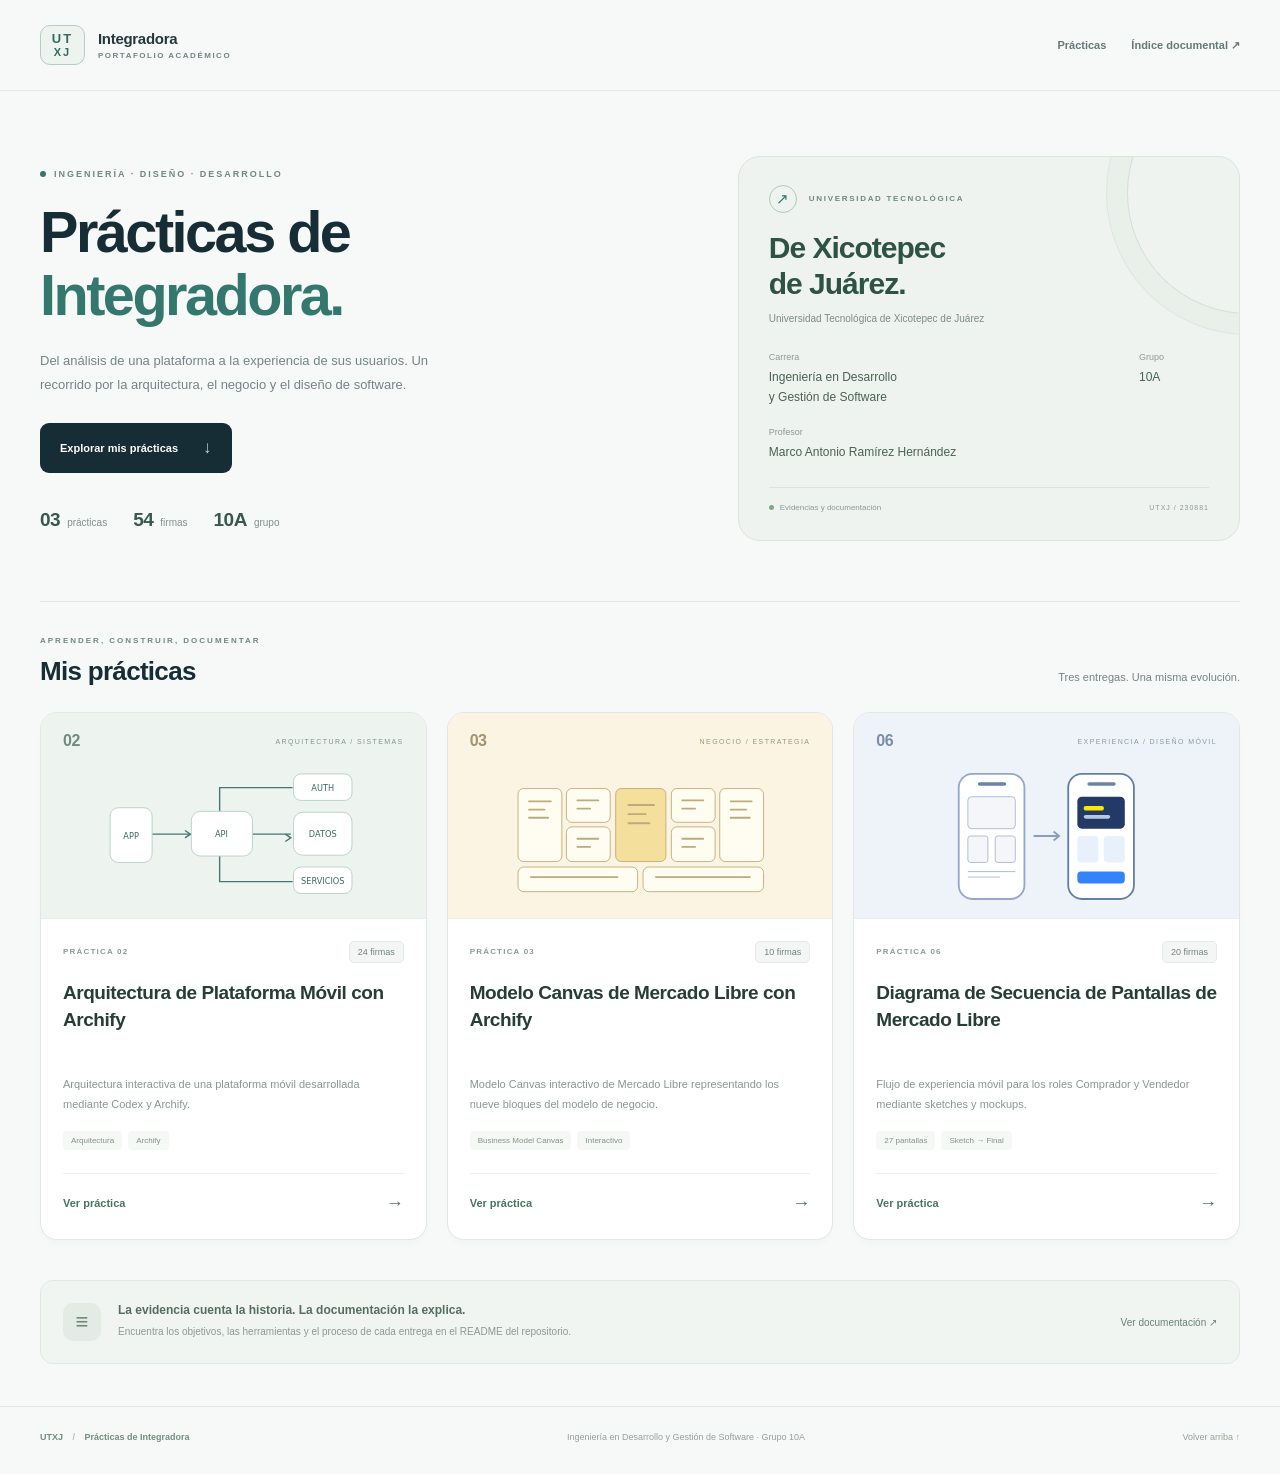
==== commit e069207c: "Practica 06: Se modifico el flujo de git pages update: se modifico estructura del repositorio, al en" ====
--- a/index.html
+++ b/index.html
@@ -1,14997 +1,43 @@
-<!DOCTYPE html>
-<html lang="en" data-theme="dark" data-preset="classic">
+<!doctype html>
+<html lang="es">
 <head>
   <meta charset="UTF-8">
-  <meta name="viewport" content="width=device-width, initial-scale=1.0">
-  <meta name="generator" content="archify 2.17.0-dev.1">
-  <title>Mobile platform architecture Diagram</title>
-  <script>
-    // Resolve the theme before first paint so light-preference users don't
-    // see a dark flash. The toolbar script below re-applies with UI state.
-    (function () {
-      try {
-        var theme = null;
-        try {
-          var param = new URLSearchParams(window.location.search).get('theme');
-          if (param === 'light' || param === 'dark') theme = param;
-          if (new URLSearchParams(window.location.search).get('embed') === '1') {
-            document.documentElement.setAttribute('data-embed', 'true');
-          }
-          if (new URLSearchParams(window.location.search).get('present') === '1') {
-            document.documentElement.setAttribute('data-present', 'true');
-          }
-        } catch (_) {}
-        if (!theme) {
-          try { theme = localStorage.getItem('archify-theme'); } catch (_) {}
-        }
-        if (theme !== 'light' && theme !== 'dark') {
-          theme = window.matchMedia('(prefers-color-scheme: light)').matches ? 'light' : 'dark';
-        }
-        document.documentElement.setAttribute('data-theme', theme);
-      } catch (_) {}
-    })();
-  </script>
-  <style id="archify-fonts">
-/*
-JetBrains Mono variable WOFF2 subsets from Google Fonts service revision v24.
-These fixed bytes are shared by the viewer and its SVG/raster exports.
-No local() source: an installed copy must not override the bundled font.
-Uncovered characters (including CJK) still use the system fallback stack.
-Upstream: https://github.com/JetBrains/JetBrainsMono
-
-cyrillic-ext    1664 bytes  sha256 9343de2ca5d9549f792e7962375af8efb0f320c7643bfd36c884b5a30e5c396f
-cyrillic        8892 bytes  sha256 4995a9a43ac659ec32fcd8b463755cd6a07b31a6e6b3894a6a153b661cf490e2
-greek           6800 bytes  sha256 49c3da6c9a2b279b0f1f860f5cfb1f5dc38d88a5c7be9c9b1837bbc4e3db6111
-vietnamese      5872 bytes  sha256 d44eb1936043a56038eb02dd70b243f379bef65783f94ec12f277550720411f1
-latin-ext      11596 bytes  sha256 9c38cb2d0d2d93c1ee6e21fa78db76f13ea7e15e15cc64214c7ca89b6aaa35c4
-latin          31340 bytes  sha256 2c32b9b3ee358c119e210f6f5195f9bd34894d78a785ff2e95d60e718e400af4
-
-Copyright 2020 The JetBrains Mono Project Authors (https://github.com/JetBrains/JetBrainsMono)
-
-This Font Software is licensed under the SIL Open Font License, Version 1.1.
-This license is copied below, and is also available with a FAQ at:
-https://openfontlicense.org
-
-
------------------------------------------------------------
-SIL OPEN FONT LICENSE Version 1.1 - 26 February 2007
------------------------------------------------------------
-
-PREAMBLE
-The goals of the Open Font License (OFL) are to stimulate worldwide
-development of collaborative font projects, to support the font creation
-efforts of academic and linguistic communities, and to provide a free and
-open framework in which fonts may be shared and improved in partnership
-with others.
-
-The OFL allows the licensed fonts to be used, studied, modified and
-redistributed freely as long as they are not sold by themselves. The
-fonts, including any derivative works, can be bundled, embedded,
-redistributed and/or sold with any software provided that any reserved
-names are not used by derivative works. The fonts and derivatives,
-however, cannot be released under any other type of license. The
-requirement for fonts to remain under this license does not apply
-to any document created using the fonts or their derivatives.
-
-DEFINITIONS
-"Font Software" refers to the set of files released by the Copyright
-Holder(s) under this license and clearly marked as such. This may
-include source files, build scripts and documentation.
-
-"Reserved Font Name" refers to any names specified as such after the
-copyright statement(s).
-
-"Original Version" refers to the collection of Font Software components as
-distributed by the Copyright Holder(s).
-
-"Modified Version" refers to any derivative made by adding to, deleting,
-or substituting -- in part or in whole -- any of the components of the
-Original Version, by changing formats or by porting the Font Software to a
-new environment.
-
-"Author" refers to any designer, engineer, programmer, technical
-writer or other person who contributed to the Font Software.
-
-PERMISSION & CONDITIONS
-Permission is hereby granted, free of charge, to any person obtaining
-a copy of the Font Software, to use, study, copy, merge, embed, modify,
-redistribute, and sell modified and unmodified copies of the Font
-Software, subject to the following conditions:
-
-1) Neither the Font Software nor any of its individual components,
-in Original or Modified Versions, may be sold by itself.
-
-2) Original or Modified Versions of the Font Software may be bundled,
-redistributed and/or sold with any software, provided that each copy
-contains the above copyright notice and this license. These can be
-included either as stand-alone text files, human-readable headers or
-in the appropriate machine-readable metadata fields within text or
-binary files as long as those fields can be easily viewed by the user.
-
-3) No Modified Version of the Font Software may use the Reserved Font
-Name(s) unless explicit written permission is granted by the corresponding
-Copyright Holder. This restriction only applies to the primary font name as
-presented to the users.
-
-4) The name(s) of the Copyright Holder(s) or the Author(s) of the Font
-Software shall not be used to promote, endorse or advertise any
-Modified Version, except to acknowledge the contribution(s) of the
-Copyright Holder(s) and the Author(s) or with their explicit written
-permission.
-
-5) The Font Software, modified or unmodified, in part or in whole,
-must be distributed entirely under this license, and must not be
-distributed under any other license. The requirement for fonts to
-remain under this license does not apply to any document created
-using the Font Software.
-
-TERMINATION
-This license becomes null and void if any of the above conditions are
-not met.
-
-DISCLAIMER
-THE FONT SOFTWARE IS PROVIDED "AS IS", WITHOUT WARRANTY OF ANY KIND,
-EXPRESS OR IMPLIED, INCLUDING BUT NOT LIMITED TO ANY WARRANTIES OF
-MERCHANTABILITY, FITNESS FOR A PARTICULAR PURPOSE AND NONINFRINGEMENT
-OF COPYRIGHT, PATENT, TRADEMARK, OR OTHER RIGHT. IN NO EVENT SHALL THE
-COPYRIGHT HOLDER BE LIABLE FOR ANY CLAIM, DAMAGES OR OTHER LIABILITY,
-INCLUDING ANY GENERAL, SPECIAL, INDIRECT, INCIDENTAL, OR CONSEQUENTIAL
-DAMAGES, WHETHER IN AN ACTION OF CONTRACT, TORT OR OTHERWISE, ARISING
-FROM, OUT OF THE USE OR INABILITY TO USE THE FONT SOFTWARE OR FROM
-OTHER DEALINGS IN THE FONT SOFTWARE.
-*/
-    /* cyrillic-ext */
-    @font-face { font-family: 'JetBrains Mono'; font-style: normal; font-weight: 400 800; font-display: swap;
-      src: url([data-uri]) format('woff2');
-      unicode-range: U+0460-052F, U+1C80-1C8A, U+20B4, U+2DE0-2DFF, U+A640-A69F, U+FE2E-FE2F; }
-    /* cyrillic */
-    @font-face { font-family: 'JetBrains Mono'; font-style: normal; font-weight: 400 800; font-display: swap;
-      src: url([data-uri]) format('woff2');
-      unicode-range: U+0301, U+0400-045F, U+0490-0491, U+04B0-04B1, U+2116; }
-    /* greek */
-    @font-face { font-family: 'JetBrains Mono'; font-style: normal; font-weight: 400 800; font-display: swap;
-      src: url([data-uri]) format('woff2');
-      unicode-range: U+0370-0377, U+037A-037F, U+0384-038A, U+038C, U+038E-03A1, U+03A3-03FF; }
-    /* vietnamese */
-    @font-face { font-family: 'JetBrains Mono'; font-style: normal; font-weight: 400 800; font-display: swap;
-      src: url([data-uri]) format('woff2');
-      unicode-range: U+0102-0103, U+0110-0111, U+0128-0129, U+0168-0169, U+01A0-01A1, U+01AF-01B0, U+0300-0301, U+0303-0304, U+0308-0309, U+0323, U+0329, U+1EA0-1EF9, U+20AB; }
-    /* latin-ext */
-    @font-face { font-family: 'JetBrains Mono'; font-style: normal; font-weight: 400 800; font-display: swap;
-      src: url([data-uri]) format('woff2');
-      unicode-range: U+0100-02BA, U+02BD-02C5, U+02C7-02CC, U+02CE-02D7, U+02DD-02FF, U+0304, U+0308, U+0329, U+1D00-1DBF, U+1E00-1E9F, U+1EF2-1EFF, U+2020, U+20A0-20AB, U+20AD-20C0, U+2113, U+2C60-2C7F, U+A720-A7FF; }
-    /* latin */
-    @font-face { font-family: 'JetBrains Mono'; font-style: normal; font-weight: 400 800; font-display: swap;
-      src: url([data-uri]) format('woff2');
-      unicode-range: U+0000-00FF, U+0131, U+0152-0153, U+02BB-02BC, U+02C6, U+02DA, U+02DC, U+0304, U+0308, U+0329, U+2000-206F, U+20AC, U+2122, U+2191, U+2193, U+2212, U+2215, U+FEFF, U+FFFD; }
-  </style>
-  <style>
-    /* ==========================================================
-       THEME VARIABLES — switch by toggling [data-theme] on <html>
-       ========================================================== */
-    :root,
-    [data-theme="dark"] {
-      --bg: #020617;
-      --grid: #1e293b;
-      --text: #ffffff;
-      --text-muted: #94a3b8;
-      --text-dim: #475569;
-      /* UI chrome and menu hints need more contrast than SVG .t-dim accents */
-      --text-faint: #7d8da1;
-
-      --panel: rgba(15, 23, 42, 0.5);
-      --panel-border: #1e293b;
-      --lane-fill: rgba(15, 23, 42, 0.22);
-      --lane-stroke: #334155;
-
-      --arrow: #64748b;
-      --arrow-emphasis: #34d399;
-
-      /* Opaque mask color used behind semi-transparent component fills
-         so the arrows drawn underneath are properly hidden. */
-      --mask: #0f172a;
-
-      --frontend-fill:    rgba(8, 51, 68, 0.4);
-      --frontend-stroke:  #22d3ee;
-      --backend-fill:     rgba(6, 78, 59, 0.4);
-      --backend-stroke:   #34d399;
-      --database-fill:    rgba(76, 29, 149, 0.4);
-      --database-stroke:  #a78bfa;
-      --cloud-fill:       rgba(120, 53, 15, 0.3);
-      --cloud-stroke:     #fbbf24;
-      --security-fill:    rgba(136, 19, 55, 0.4);
-      --security-stroke:  #fb7185;
-      --messagebus-fill:  rgba(251, 146, 60, 0.3);
-      --messagebus-stroke:#fb923c;
-      --external-fill:    rgba(30, 41, 59, 0.5);
-      --external-stroke:  #94a3b8;
-
-      --toolbar-bg:       rgba(15, 23, 42, 0.8);
-      --toolbar-border:   #334155;
-      --toolbar-text:     #e2e8f0;
-      --toolbar-hover:    rgba(15, 23, 42, 0.95);
-      --toolbar-menu-bg:  #0f172a;
-    }
-
-    [data-theme="light"] {
-      --bg: #f8fafc;
-      --grid: #e2e8f0;
-      --text: #0f172a;
-      --text-muted: #64748b;
-      --text-dim: #94a3b8;
-      --text-faint: #64748b;
-
-      --panel: #ffffff;
-      --panel-border: #e2e8f0;
-      --lane-fill: rgba(248, 250, 252, 0.65);
-      --lane-stroke: #cbd5e1;
-
-      --arrow: #94a3b8;
-      --arrow-emphasis: #059669;
-
-      --mask: #ffffff;
-
-      --frontend-fill:    rgba(34, 211, 238, 0.15);
-      --frontend-stroke:  #0891b2;
-      --backend-fill:     rgba(52, 211, 153, 0.18);
-      --backend-stroke:   #059669;
-      --database-fill:    rgba(167, 139, 250, 0.2);
-      --database-stroke:  #7c3aed;
-      --cloud-fill:       rgba(251, 191, 36, 0.18);
-      --cloud-stroke:     #d97706;
-      --security-fill:    rgba(251, 113, 133, 0.15);
-      --security-stroke:  #e11d48;
-      --messagebus-fill:  rgba(251, 146, 60, 0.15);
-      --messagebus-stroke:#ea580c;
-      --external-fill:    rgba(148, 163, 184, 0.18);
-      --external-stroke:  #64748b;
-
-      --toolbar-bg:       rgba(255, 255, 255, 0.92);
-      --toolbar-border:   #cbd5e1;
-      --toolbar-text:     #334155;
-      --toolbar-hover:    #ffffff;
-      --toolbar-menu-bg:  #ffffff;
-    }
-
-    /* ==========================================================
-       SIGNAL FLOW — an opt-in, motion-forward visual preset.
-       The variables also target a standalone exported SVG, whose
-       root carries data-preset and data-theme directly.
-       ========================================================== */
-    [data-preset="signal-flow"][data-theme="dark"] {
-      --bg: #030711;
-      --grid: #15233a;
-      --panel: rgba(6, 14, 28, 0.78);
-      --panel-border: #1d3350;
-      --lane-fill: rgba(9, 22, 40, 0.5);
-      --lane-stroke: #2c4564;
-      --text: #f5fbff;
-      --text-muted: #9eb0c7;
-      --text-dim: #52667f;
-      --text-faint: #7890ad;
-      --mask: #07101e;
-      --frontend-fill: rgba(6, 182, 212, 0.14);
-      --frontend-stroke: #67e8f9;
-      --backend-fill: rgba(16, 185, 129, 0.14);
-      --backend-stroke: #5eead4;
-      --database-fill: rgba(139, 92, 246, 0.16);
-      --database-stroke: #c4b5fd;
-      --cloud-fill: rgba(245, 158, 11, 0.13);
-      --cloud-stroke: #fcd34d;
-      --security-fill: rgba(244, 63, 94, 0.13);
-      --security-stroke: #fda4af;
-      --messagebus-fill: rgba(249, 115, 22, 0.13);
-      --messagebus-stroke: #fdba74;
-      --external-fill: rgba(71, 85, 105, 0.24);
-      --external-stroke: #a5b4c7;
-      --arrow: #7890ad;
-      --arrow-emphasis: #2dd4bf;
-      --toolbar-bg: rgba(7, 16, 30, 0.86);
-      --toolbar-border: #29415f;
-      --toolbar-menu-bg: #07101e;
-    }
-
-    [data-preset="signal-flow"][data-theme="light"] {
-      --bg: #f4f9fc;
-      --grid: #d4e5ee;
-      --panel: rgba(255, 255, 255, 0.82);
-      --panel-border: #bfd5e2;
-      --lane-fill: rgba(232, 243, 248, 0.62);
-      --lane-stroke: #a9c5d5;
-      --text: #102638;
-      --text-muted: #587287;
-      --text-dim: #8aa2b4;
-      --text-faint: #668397;
-      --mask: #ffffff;
-      --frontend-fill: rgba(6, 182, 212, 0.09);
-      --frontend-stroke: #0789a1;
-      --backend-fill: rgba(5, 150, 105, 0.09);
-      --backend-stroke: #087f69;
-      --database-fill: rgba(124, 58, 237, 0.09);
-      --database-stroke: #7254c7;
-      --cloud-fill: rgba(217, 119, 6, 0.08);
-      --cloud-stroke: #b9670b;
-      --security-fill: rgba(225, 29, 72, 0.08);
-      --security-stroke: #c53a59;
-      --messagebus-fill: rgba(234, 88, 12, 0.08);
-      --messagebus-stroke: #c65f27;
-      --external-fill: rgba(100, 116, 139, 0.1);
-      --external-stroke: #607a8c;
-      --arrow: #7b97aa;
-      --arrow-emphasis: #0d9488;
-    }
-
-    /* ==========================================================
-       BLUEPRINT — a review-first drafting preset for deployment,
-       infrastructure, and technical design documentation. It keeps
-       the same semantic palette and geometry while trading glow for
-       precise grid contrast, squared materials, and drafting marks.
-       ========================================================== */
-    [data-preset="blueprint"][data-theme="dark"] {
-      --bg: #06131f;
-      --grid: #17425a;
-      --panel: rgba(7, 27, 43, 0.9);
-      --panel-border: #27627f;
-      --lane-fill: rgba(10, 43, 66, 0.36);
-      --lane-stroke: #34799a;
-      --text: #e3f6ff;
-      --text-muted: #91b8ca;
-      --text-dim: #557e92;
-      --text-faint: #739caf;
-      --mask: #0a2031;
-      --frontend-fill: rgba(26, 157, 193, 0.14);
-      --frontend-stroke: #66d9ef;
-      --backend-fill: rgba(31, 155, 124, 0.13);
-      --backend-stroke: #69dfbd;
-      --database-fill: rgba(120, 105, 196, 0.14);
-      --database-stroke: #b4a8ff;
-      --cloud-fill: rgba(197, 145, 43, 0.13);
-      --cloud-stroke: #ffd166;
-      --security-fill: rgba(199, 76, 104, 0.13);
-      --security-stroke: #ff8da1;
-      --messagebus-fill: rgba(207, 112, 49, 0.13);
-      --messagebus-stroke: #ffad66;
-      --external-fill: rgba(84, 119, 139, 0.18);
-      --external-stroke: #a7cad9;
-      --arrow: #78a3b7;
-      --arrow-emphasis: #64dfc1;
-      --toolbar-bg: rgba(7, 28, 45, 0.92);
-      --toolbar-border: #34799a;
-      --toolbar-text: #d8f3ff;
-      --toolbar-hover: rgba(18, 58, 83, 0.95);
-      --toolbar-menu-bg: #0a2031;
-    }
-
-    [data-preset="blueprint"][data-theme="light"] {
-      --bg: #edf7fa;
-      --grid: #b5d5e1;
-      --panel: rgba(249, 253, 255, 0.94);
-      --panel-border: #78aabd;
-      --lane-fill: rgba(210, 232, 240, 0.42);
-      --lane-stroke: #83b2c4;
-      --text: #123344;
-      --text-muted: #4e7486;
-      --text-dim: #86a6b4;
-      --text-faint: #668c9d;
-      --mask: #f9fdff;
-      --frontend-fill: rgba(8, 145, 178, 0.08);
-      --frontend-stroke: #087f9c;
-      --backend-fill: rgba(5, 128, 101, 0.08);
-      --backend-stroke: #08755f;
-      --database-fill: rgba(100, 75, 180, 0.08);
-      --database-stroke: #6757a8;
-      --cloud-fill: rgba(181, 120, 15, 0.08);
-      --cloud-stroke: #a86609;
-      --security-fill: rgba(190, 48, 80, 0.07);
-      --security-stroke: #b32f50;
-      --messagebus-fill: rgba(196, 81, 22, 0.07);
-      --messagebus-stroke: #b65120;
-      --external-fill: rgba(79, 112, 128, 0.08);
-      --external-stroke: #506f7e;
-      --arrow: #6d93a5;
-      --arrow-emphasis: #087f69;
-      --toolbar-bg: rgba(247, 252, 254, 0.94);
-      --toolbar-border: #8ab5c5;
-      --toolbar-text: #294f61;
-      --toolbar-hover: #ffffff;
-      --toolbar-menu-bg: #f9fdff;
-    }
-
-    /* ==========================================================
-       EDITORIAL — a warm, publication-minded preset for design
-       reviews, launch notes, and documentation. The diagram keeps
-       the same semantic palette and exact geometry, but trades
-       software chrome for paper, ink, ruled structure, and one
-       restrained vermilion accent.
-       ========================================================== */
-    [data-preset="editorial"][data-theme="dark"] {
-      --bg: #181611;
-      --grid: #39342a;
-      --panel: rgba(35, 31, 24, 0.96);
-      --panel-border: #625a4a;
-      --lane-fill: rgba(52, 46, 35, 0.46);
-      --lane-stroke: #726957;
-      --text: #f4eddf;
-      --text-muted: #b9ae9b;
-      --text-dim: #776e60;
-      --text-faint: #9d917e;
-      --mask: #231f18;
-      --frontend-fill: rgba(43, 133, 142, 0.16);
-      --frontend-stroke: #7fc6c7;
-      --backend-fill: rgba(63, 132, 92, 0.16);
-      --backend-stroke: #8fc29e;
-      --database-fill: rgba(117, 91, 141, 0.17);
-      --database-stroke: #c0a4d0;
-      --cloud-fill: rgba(170, 119, 49, 0.16);
-      --cloud-stroke: #d8ad68;
-      --security-fill: rgba(157, 69, 65, 0.17);
-      --security-stroke: #df9085;
-      --messagebus-fill: rgba(174, 79, 42, 0.16);
-      --messagebus-stroke: #df946f;
-      --external-fill: rgba(126, 115, 96, 0.18);
-      --external-stroke: #b8ad99;
-      --arrow: #948978;
-      --arrow-emphasis: #dd6b3d;
-      --toolbar-bg: rgba(35, 31, 24, 0.92);
-      --toolbar-border: #625a4a;
-      --toolbar-text: #eee5d5;
-      --toolbar-hover: #302a20;
-      --toolbar-menu-bg: #231f18;
-    }
-
-    [data-preset="editorial"][data-theme="light"] {
-      --bg: #f2eee5;
-      --grid: #d8d0c2;
-      --panel: rgba(251, 248, 241, 0.97);
-      --panel-border: #c4b9a6;
-      --lane-fill: rgba(229, 221, 207, 0.42);
-      --lane-stroke: #b8aa94;
-      --text: #242018;
-      --text-muted: #6f6658;
-      --text-dim: #a09788;
-      --text-faint: #817767;
-      --mask: #fbf8f1;
-      --frontend-fill: rgba(31, 117, 126, 0.09);
-      --frontend-stroke: #287e84;
-      --backend-fill: rgba(42, 119, 75, 0.09);
-      --backend-stroke: #397b53;
-      --database-fill: rgba(105, 75, 130, 0.09);
-      --database-stroke: #765d86;
-      --cloud-fill: rgba(157, 103, 31, 0.1);
-      --cloud-stroke: #9a671f;
-      --security-fill: rgba(153, 58, 52, 0.09);
-      --security-stroke: #9e463f;
-      --messagebus-fill: rgba(182, 70, 27, 0.09);
-      --messagebus-stroke: #ad4b25;
-      --external-fill: rgba(101, 91, 75, 0.09);
-      --external-stroke: #746b5e;
-      --arrow: #8a806f;
-      --arrow-emphasis: #bb4c23;
-      --toolbar-bg: rgba(251, 248, 241, 0.94);
-      --toolbar-border: #c4b9a6;
-      --toolbar-text: #40392f;
-      --toolbar-hover: #fffdf8;
-      --toolbar-menu-bg: #fbf8f1;
-    }
-
-    * { margin: 0; padding: 0; box-sizing: border-box; }
-
-    body {
-      font-family: 'JetBrains Mono', ui-monospace, SFMono-Regular, Menlo, Consolas, 'DejaVu Sans Mono', 'Liberation Mono', 'Noto Sans Mono CJK SC', 'PingFang SC', 'Hiragino Sans GB', 'Microsoft YaHei', monospace;
-      background: var(--bg);
-      min-height: 100vh;
-      padding: 2rem;
-      color: var(--text);
-      transition: background 0.2s ease, color 0.2s ease;
-    }
-
-    html[data-preset="signal-flow"] body {
-      background-image:
-        radial-gradient(circle at 18% -8%, rgba(34, 211, 238, 0.14), transparent 34rem),
-        radial-gradient(circle at 92% 18%, rgba(139, 92, 246, 0.12), transparent 30rem);
-      background-attachment: fixed;
-    }
-    html[data-preset="signal-flow"][data-theme="light"] body {
-      background-image:
-        radial-gradient(circle at 18% -8%, rgba(6, 182, 212, 0.12), transparent 34rem),
-        radial-gradient(circle at 92% 18%, rgba(139, 92, 246, 0.08), transparent 30rem);
-    }
-    html[data-preset="blueprint"] body {
-      background-image:
-        linear-gradient(var(--grid) 1px, transparent 1px),
-        linear-gradient(90deg, var(--grid) 1px, transparent 1px);
-      background-size: 32px 32px;
-      background-position: -1px -1px;
-      background-attachment: fixed;
-    }
-    html[data-preset="editorial"] body {
-      background-image:
-        linear-gradient(90deg, transparent 0, transparent 5.4rem, color-mix(in srgb, var(--security-stroke) 18%, transparent) 5.4rem, color-mix(in srgb, var(--security-stroke) 18%, transparent) calc(5.4rem + 1px), transparent calc(5.4rem + 1px)),
-        repeating-linear-gradient(0deg, transparent 0, transparent 31px, color-mix(in srgb, var(--grid) 36%, transparent) 31px, color-mix(in srgb, var(--grid) 36%, transparent) 32px);
-      background-attachment: fixed;
-    }
-
-    /* Gallery/embed mode keeps the generated artifact as the source of truth
-       while presenting only its diagram surface inside a proof card. */
-    html[data-embed="true"] body {
-      min-height: 0;
-      padding: 0;
-      overflow: hidden;
-      background: var(--bg);
-      background-image: none;
-    }
-    html[data-embed="true"] .toolbar,
-    html[data-embed="true"] .header,
-    html[data-embed="true"] .cards,
-    html[data-embed="true"] .diagram-nav,
-    html[data-embed="true"] .overview-map,
-    html[data-embed="true"] .focus-chip,
-    html[data-embed="true"] .route-probe,
-    html[data-embed="true"] .semantic-lens,
-    html[data-embed="true"] .diagram-guide,
-    html[data-embed="true"] .node-finder,
-    html[data-embed="true"] .guided-views { display: none !important; }
-    html[data-embed="true"] .container { max-width: none; }
-    html[data-embed="true"] .diagram-container {
-      padding: 0.5rem;
-      border: 0;
-      border-radius: 0;
-      box-shadow: none;
-    }
-    html[data-embed="true"] .diagram-container svg { min-width: 0; }
-
-    /* Share Chapter Cue lives in the HTML viewer layer, not inside the SVG.
-       It gives one-shot embeds a title, authored note, truthful stop order,
-       and lifecycle state while canonical diagram geometry stays untouched. */
-    .share-chapter-cue { display: none; }
-    html[data-embed="true"][data-share-playback="true"] .share-chapter-cue:not([hidden]),
-    html[data-embed="true"][data-share-moment="true"] .share-chapter-cue:not([hidden]) {
-      position: absolute;
-      z-index: 18;
-      top: 0.85rem;
-      left: 50%;
-      display: grid;
-      grid-template-columns: auto minmax(9rem, 13.5rem) minmax(0, 1fr);
-      align-items: center;
-      gap: 0.45rem 0.85rem;
-      width: min(52rem, calc(100% - 1.5rem));
-      min-height: 3.35rem;
-      padding: 0.55rem 0.75rem 0.65rem;
-      overflow: hidden;
-      border: 1px solid color-mix(in srgb, var(--frontend-stroke) 42%, var(--toolbar-border));
-      border-radius: 0.75rem;
-      background:
-        linear-gradient(115deg, color-mix(in srgb, var(--frontend-fill) 52%, transparent), transparent 45%),
-        color-mix(in srgb, var(--toolbar-menu-bg) 92%, transparent);
-      color: var(--toolbar-text);
-      box-shadow: 0 14px 42px rgba(0, 0, 0, 0.3), inset 0 1px 0 rgba(255, 255, 255, 0.045);
-      backdrop-filter: blur(16px);
-      pointer-events: none;
-      animation: archify-share-cue-enter 280ms cubic-bezier(0.22, 1, 0.36, 1) both;
-    }
-    html[data-preset="blueprint"] .share-chapter-cue {
-      border-radius: 0.2rem;
-      background:
-        linear-gradient(90deg, color-mix(in srgb, var(--frontend-fill) 46%, transparent), transparent 36%),
-        var(--toolbar-menu-bg);
-      box-shadow: 0 10px 28px rgba(0, 0, 0, 0.2);
-      backdrop-filter: none;
-    }
-    html[data-preset="editorial"] .share-chapter-cue {
-      border-color: var(--panel-border);
-      background:
-        linear-gradient(90deg, color-mix(in srgb, var(--security-fill) 58%, transparent), transparent 42%),
-        var(--toolbar-menu-bg);
-      box-shadow: 0 10px 30px color-mix(in srgb, #000 18%, transparent);
-      backdrop-filter: none;
-    }
-    html[data-preset="editorial"] .share-chapter-state { color: var(--arrow-emphasis); }
-    html[data-preset="editorial"] .share-chapter-state::before {
-      border-radius: 0;
-      box-shadow: none;
-      transform: rotate(45deg) scale(0.8);
-    }
-    .share-chapter-index {
-      display: grid;
-      gap: 0.12rem;
-      min-width: 5rem;
-      padding-right: 0.75rem;
-      border-right: 1px solid var(--toolbar-border);
-    }
-    .share-chapter-state {
-      display: inline-flex;
-      align-items: center;
-      gap: 0.36rem;
-      color: var(--frontend-stroke);
-      font-size: 0.5rem;
-      font-weight: 800;
-      letter-spacing: 0.14em;
-      text-transform: uppercase;
-    }
-    .share-chapter-state::before {
-      width: 0.38rem;
-      height: 0.38rem;
-      border-radius: 50%;
-      background: currentColor;
-      box-shadow: 0 0 10px currentColor;
-      content: '';
-    }
-    .share-chapter-cue[data-state="playing"] .share-chapter-state::before {
-      animation: archify-share-cue-pulse 1.15s ease-in-out infinite;
-    }
-    .share-chapter-count {
-      color: var(--text-faint);
-      font-size: 0.5rem;
-      font-weight: 700;
-      letter-spacing: 0.08em;
-      text-transform: uppercase;
-    }
-    .share-chapter-copy { min-width: 0; }
-    .share-chapter-copy strong,
-    .share-chapter-copy small,
-    .share-chapter-route {
-      display: block;
-      overflow: hidden;
-      text-overflow: ellipsis;
-      white-space: nowrap;
-    }
-    .share-chapter-copy strong {
-      color: var(--toolbar-text);
-      font-size: 0.6875rem;
-      line-height: 1.35;
-    }
-    .share-chapter-copy small {
-      margin-top: 0.08rem;
-      color: var(--text-muted);
-      font-size: 0.5rem;
-      line-height: 1.35;
-    }
-    .share-chapter-route {
-      color: color-mix(in srgb, var(--frontend-stroke) 76%, var(--text-muted));
-      font-size: 0.5625rem;
-      font-weight: 650;
-      letter-spacing: 0.015em;
-      text-align: right;
-    }
-    .share-chapter-progress {
-      position: absolute;
-      right: 0;
-      bottom: 0;
-      left: 0;
-      height: 2px;
-      overflow: hidden;
-      background: color-mix(in srgb, var(--toolbar-border) 72%, transparent);
-    }
-    .share-chapter-progress span {
-      display: block;
-      width: 100%;
-      height: 100%;
-      background: linear-gradient(90deg, var(--frontend-stroke), var(--database-stroke));
-      box-shadow: 0 0 12px var(--frontend-stroke);
-      transform: scaleX(0);
-      transform-origin: left center;
-    }
-
-    /* Presentation Stage is a viewer-only layer: it gives the live diagram
-       the viewport while keeping guided views, theme, focus, and exports real.
-       Embed mode wins when both query parameters are present. */
-    html[data-present="true"]:not([data-embed="true"]) body {
-      height: 100dvh;
-      min-height: 0;
-      padding: 1rem;
-      overflow: hidden;
-    }
-    html[data-present="true"]:not([data-embed="true"]) .container {
-      display: flex;
-      flex-direction: column;
-      gap: 0.75rem;
-      width: 100%;
-      max-width: none;
-      height: calc(100dvh - 2rem);
-    }
-    html[data-present="true"]:not([data-embed="true"]) .header {
-      flex: none;
-      min-width: 0;
-      margin: 0;
-      padding-right: 23rem;
-    }
-    html[data-present="true"]:not([data-embed="true"]) .header-row { margin-bottom: 0.25rem; }
-    html[data-present="true"]:not([data-embed="true"]) .subtitle {
-      overflow: hidden;
-      text-overflow: ellipsis;
-      white-space: nowrap;
-    }
-    html[data-present="true"]:not([data-embed="true"]) .guided-views {
-      flex: none;
-      margin-bottom: 0;
-    }
-    html[data-present="true"]:not([data-embed="true"]) .diagram-container {
-      display: flex;
-      flex: 1 1 auto;
-      align-items: center;
-      justify-content: center;
-      min-height: 0;
-      padding: 0.75rem;
-      padding-bottom: calc(0.75rem + var(--archify-nav-reserve));
-    }
-    html[data-present="true"]:not([data-embed="true"]) .diagram-container > svg {
-      flex: 1 1 auto;
-      height: 100%;
-      min-height: 0;
-      width: 100%;
-      min-width: 0;
-    }
-    html[data-present="true"]:not([data-embed="true"]) .cards { display: none; }
-    html[data-present="true"]:not([data-embed="true"]) #btn-present {
-      border-color: var(--frontend-stroke);
-      color: var(--frontend-stroke);
-    }
-
-    /* The reader owns only the outer scale. Wide diagrams keep one authored
-       SVG/viewBox while the runtime chooses a desktop width from the actual
-       vertical budget. This avoids device-specific files and breakpoint
-       jumps between a laptop and a tall monitor. */
-    .container {
-      width: 100%;
-      max-width: var(--archify-reader-width, 1440px);
-      margin: 0 auto;
-    }
-    @media (min-width: 768px) and (max-height: 920px) {
-      .header { margin-bottom: 1rem; }
-      .diagram-container { padding: 1rem; }
-      .cards { margin-top: 1rem; }
-      .card { padding: 1rem; }
-    }
-
-    .header { margin-bottom: 1.5rem; padding-right: 29.5rem; }
-
-    html[data-preset="signal-flow"] .header,
-    html[data-preset="blueprint"] .header,
-    html[data-preset="editorial"] .header { padding-right: 29.5rem; }
-
-    .header-row {
-      display: flex;
-      align-items: center;
-      gap: 1rem;
-      margin-bottom: 0.5rem;
-    }
-
-    .pulse-dot {
-      width: 12px;
-      height: 12px;
-      background: var(--frontend-stroke);
-      border-radius: 50%;
-      animation: none;
-    }
-
-    html[data-motion-capable="true"] .pulse-dot { animation: pulse 2s infinite; }
-
-    @keyframes pulse {
-      0%, 100% { opacity: 1; }
-      50% { opacity: 0.5; }
-    }
-
-    h1 {
-      font-size: 1.5rem;
-      font-weight: 700;
-      letter-spacing: -0.025em;
-    }
-
-    .subtitle {
-      color: var(--text-muted);
-      font-size: 0.875rem;
-      margin-left: 1.75rem;
-    }
-
-    html[data-preset="signal-flow"] .header-row::after {
-      content: attr(data-preset-badge-signal-flow);
-      margin-left: auto;
-      color: var(--frontend-stroke);
-      border: 1px solid var(--frontend-stroke);
-      border-radius: 999px;
-      padding: 0.28rem 0.6rem;
-      font-size: 0.625rem;
-      letter-spacing: 0.12em;
-      opacity: 0.82;
-      box-shadow: 0 0 20px rgba(34, 211, 238, 0.12);
-      white-space: nowrap;
-    }
-
-    html[data-preset="blueprint"] .pulse-dot {
-      width: 10px;
-      height: 10px;
-      border: 1px solid var(--frontend-stroke);
-      border-radius: 1px;
-      background: transparent;
-      box-shadow: inset 0 0 0 2px var(--bg);
-      transform: rotate(45deg);
-      animation: none;
-    }
-    html[data-preset="blueprint"] .header-row::after {
-      content: attr(data-preset-badge-blueprint);
-      margin-left: auto;
-      padding: 0.28rem 0.55rem;
-      border-top: 1px solid var(--frontend-stroke);
-      border-bottom: 1px solid var(--frontend-stroke);
-      color: var(--frontend-stroke);
-      font-size: 0.5625rem;
-      font-weight: 700;
-      letter-spacing: 0.14em;
-      white-space: nowrap;
-    }
-
-    html[data-preset="editorial"] h1,
-    html[data-preset="editorial"] .card h3 {
-      font-family: Georgia, 'Times New Roman', 'Songti SC', STSong, serif;
-      letter-spacing: -0.02em;
-    }
-    html[data-preset="editorial"] h1 { font-size: 1.72rem; font-weight: 600; }
-    html[data-preset="editorial"] .pulse-dot {
-      width: 9px;
-      height: 9px;
-      border: 1px solid var(--arrow-emphasis);
-      border-radius: 0;
-      background: var(--arrow-emphasis);
-      box-shadow: 0 0 0 3px color-mix(in srgb, var(--arrow-emphasis) 14%, transparent);
-      transform: rotate(45deg);
-      animation: none;
-    }
-    html[data-preset="editorial"] .header-row::after {
-      content: attr(data-preset-badge-editorial);
-      margin-left: auto;
-      padding: 0.32rem 0 0.24rem;
-      border-bottom: 2px solid var(--arrow-emphasis);
-      color: var(--arrow-emphasis);
-      font-family: Georgia, 'Times New Roman', serif;
-      font-size: 0.625rem;
-      font-style: italic;
-      font-weight: 600;
-      letter-spacing: 0.08em;
-      white-space: nowrap;
-    }
-
-    .diagram-container {
-      --archify-nav-reserve: 0px;
-      background: var(--panel);
-      border-radius: 1rem;
-      border: 1px solid var(--panel-border);
-      padding: 1.5rem;
-      padding-bottom: calc(1.5rem + var(--archify-nav-reserve));
-      overflow: hidden;
-      position: relative;
-    }
-
-    html[data-preset="signal-flow"] .diagram-container {
-      position: relative;
-      overflow: hidden;
-      background: linear-gradient(180deg, rgba(8, 20, 38, 0.82), rgba(3, 8, 18, 0.94));
-      box-shadow: inset 0 1px 0 rgba(255, 255, 255, 0.04), 0 28px 80px rgba(0, 0, 0, 0.34);
-    }
-    html[data-preset="signal-flow"][data-theme="light"] .diagram-container {
-      background: linear-gradient(180deg, rgba(255, 255, 255, 0.9), rgba(237, 246, 250, 0.94));
-      box-shadow: inset 0 1px 0 rgba(255, 255, 255, 0.72), 0 24px 60px rgba(45, 78, 99, 0.12);
-    }
-    html[data-preset="blueprint"] .diagram-container {
-      border-color: var(--panel-border);
-      border-radius: 0.35rem;
-      background: var(--panel);
-      box-shadow:
-        inset 0 0 0 1px color-mix(in srgb, var(--panel-border) 34%, transparent),
-        0 18px 48px rgba(0, 0, 0, 0.16);
-    }
-    html[data-preset="blueprint"] .diagram-container::after {
-      content: "";
-      position: absolute;
-      z-index: 10;
-      inset: 0.7rem;
-      pointer-events: none;
-      background:
-        linear-gradient(var(--frontend-stroke), var(--frontend-stroke)) left top / 1.35rem 1px no-repeat,
-        linear-gradient(var(--frontend-stroke), var(--frontend-stroke)) left top / 1px 1.35rem no-repeat,
-        linear-gradient(var(--frontend-stroke), var(--frontend-stroke)) right top / 1.35rem 1px no-repeat,
-        linear-gradient(var(--frontend-stroke), var(--frontend-stroke)) right top / 1px 1.35rem no-repeat,
-        linear-gradient(var(--frontend-stroke), var(--frontend-stroke)) left bottom / 1.35rem 1px no-repeat,
-        linear-gradient(var(--frontend-stroke), var(--frontend-stroke)) left bottom / 1px 1.35rem no-repeat,
-        linear-gradient(var(--frontend-stroke), var(--frontend-stroke)) right bottom / 1.35rem 1px no-repeat,
-        linear-gradient(var(--frontend-stroke), var(--frontend-stroke)) right bottom / 1px 1.35rem no-repeat;
-      opacity: 0.58;
-    }
-    html[data-preset="editorial"] .diagram-container {
-      overflow: hidden;
-      border-color: var(--panel-border);
-      border-radius: 0.38rem;
-      background:
-        linear-gradient(90deg, color-mix(in srgb, var(--security-fill) 58%, transparent), transparent 12%),
-        var(--panel);
-      box-shadow:
-        0 1px 0 color-mix(in srgb, var(--text) 6%, transparent),
-        0 18px 48px color-mix(in srgb, #000 19%, transparent);
-    }
-    html[data-preset="editorial"] .diagram-container::after {
-      position: absolute;
-      z-index: 10;
-      top: 0.72rem;
-      right: 1.25rem;
-      padding: 0.2rem 0.52rem;
-      border: 1px solid var(--panel-border);
-      background: var(--panel);
-      color: var(--arrow-emphasis);
-      content: attr(data-preset-badge-editorial-plate);
-      font-family: Georgia, 'Times New Roman', serif;
-      font-size: 0.52rem;
-      font-style: italic;
-      font-weight: 600;
-      letter-spacing: 0.09em;
-      pointer-events: none;
-    }
-    html[data-embed="true"][data-preset="editorial"] .diagram-container::after { display: none; }
-    html[data-motion-capable="true"][data-preset="signal-flow"][data-ambient-motion="running"] .diagram-container::before {
-      content: "";
-      position: absolute;
-      inset: 0;
-      pointer-events: none;
-      background: linear-gradient(115deg, transparent 28%, rgba(103, 232, 249, 0.035) 48%, transparent 68%);
-      transform: translateX(-70%);
-      animation: archify-signal-scan 4.8s ease-in-out 1 both;
-    }
-
-    /* Motion Governor gives the reader a real static state and gives the
-       strongest semantic action the only motion budget. Atmosphere resets to
-       its authored base instead of freezing mid-cycle. Static artifacts never
-       start a decorative pulse or scan. */
-    html:not([data-motion-capable="true"]) svg[data-animation="trace"] [data-animate] {
-      animation: none !important;
-    }
-    html[data-motion="still"] .pulse-dot,
-    html[data-motion="still"] .diagram-container::before,
-    html[data-motion="still"] svg[data-animation="trace"] [data-animate],
-    html[data-motion-owner] .pulse-dot,
-    html[data-motion-owner] .diagram-container::before,
-    html[data-motion-owner] svg[data-animation="trace"] [data-animate],
-    html[data-embed="true"] .pulse-dot,
-    html[data-embed="true"] .diagram-container::before,
-    html[data-share-playback="true"] .pulse-dot,
-    html[data-share-playback="true"] .diagram-container::before,
-    html[data-document-hidden="true"] .pulse-dot,
-    html[data-document-hidden="true"] .diagram-container::before,
-    html[data-document-hidden="true"] svg[data-animation="trace"] [data-animate] {
-      animation: none !important;
-    }
-    html[data-motion="still"] .diagram-container::before,
-    html[data-motion-owner] .diagram-container::before,
-    html[data-embed="true"] .diagram-container::before,
-    html[data-share-playback="true"] .diagram-container::before {
-      opacity: 0;
-    }
-    html[data-motion="still"] .guided-view-progress span,
-    html[data-motion="still"] .guided-story-caption,
-    html[data-motion="still"] .story-trail-flow,
-    html[data-motion="still"] .intent-trace-flow,
-    html[data-motion="still"] .route-probe-flow,
-    html[data-motion="still"] .route-journey-flow,
-    html[data-motion="still"] .semantic-lens-flow,
-    html[data-motion="still"] .diagram-guide,
-    html[data-motion="still"] [data-story-step],
-    html[data-motion="still"] .overview-map-live,
-    html[data-motion="still"] .guided-view-stop,
-    html[data-motion="still"] .share-chapter-cue,
-    html[data-motion="still"] .share-chapter-state::before,
-    html[data-motion="still"] .share-chapter-progress span,
-    html[data-document-hidden="true"] .guided-view-progress span,
-    html[data-document-hidden="true"] .story-trail-flow,
-    html[data-document-hidden="true"] .intent-trace-flow,
-    html[data-document-hidden="true"] .route-probe-flow,
-    html[data-document-hidden="true"] .route-journey-flow,
-    html[data-document-hidden="true"] .semantic-lens-flow,
-    html[data-document-hidden="true"] .diagram-guide,
-    html[data-document-hidden="true"] [data-story-step],
-    html[data-document-hidden="true"] .overview-map-live,
-    html[data-document-hidden="true"] .guided-view-stop,
-    html[data-document-hidden="true"] .share-chapter-cue,
-    html[data-document-hidden="true"] .share-chapter-state::before,
-    html[data-document-hidden="true"] .share-chapter-progress span {
-      animation: none !important;
-    }
-    html[data-motion="still"] .guided-view-progress span {
-      transform: scaleX(1) !important;
-    }
-    html[data-motion="still"] svg[data-story-playing="true"] .story-trail-flow {
-      stroke-dasharray: none;
-      stroke-dashoffset: 0;
-      opacity: 0.55;
-    }
-    html[data-motion="still"] .intent-trace-flow,
-    html[data-motion="still"] .route-probe-flow {
-      stroke-dasharray: none;
-      stroke-dashoffset: 0;
-      opacity: 0.72;
-    }
-    html[data-motion="still"] .route-journey-overlay,
-    html[data-document-hidden="true"] .route-journey-overlay { display: none !important; }
-    html[data-motion="still"] .relationship-pulse-overlay,
-    html[data-motion="still"] .story-carrier-overlay,
-    html[data-document-hidden="true"] .story-carrier-overlay { display: none !important; }
-    html[data-motion="still"] .chapter-handoff-overlay { display: none !important; }
-    html[data-motion="still"] .chapter-handoff-anchor { animation: none !important; }
-    html[data-motion="still"] .guided-view-chapter,
-    html[data-motion="still"] svg [data-node-id],
-    html[data-motion="still"] svg [data-edge-from],
-    html[data-motion="still"] svg [data-detail],
-    html[data-motion="still"] svg [data-detail-anchor],
-    html[data-motion="still"] svg [data-legend-hit],
-    html[data-motion="still"] svg {
-      transition: none !important;
-    }
-
-    svg {
-      width: 100%;
-      min-width: min(900px, 100%);
-      display: block;
-      transform-origin: 0 0;
-      transition: transform 0.18s ease;
-    }
-
-    .diagram-container.is-camera-moving svg {
-      transition: transform 0.42s cubic-bezier(0.22, 1, 0.36, 1);
-    }
-    .diagram-container.is-camera-transaction svg { transition: none; }
-    .diagram-container.is-pannable { cursor: grab; }
-    .diagram-container.is-panning { cursor: grabbing; user-select: none; }
-    .diagram-container.is-panning svg { transition: none; }
-
-    .diagram-nav {
-      position: absolute;
-      right: 1rem;
-      bottom: 1rem;
-      z-index: 12;
-      display: inline-flex;
-      align-items: center;
-      max-width: calc(100% - 2rem);
-      padding: 0.15rem;
-      gap: 0;
-      overflow-x: auto;
-      border: 1px solid color-mix(in srgb, var(--toolbar-border) 48%, transparent);
-      border-radius: 0.58rem;
-      background: color-mix(in srgb, var(--toolbar-bg) 82%, transparent);
-      box-shadow: 0 5px 14px rgba(0, 0, 0, 0.07);
-      backdrop-filter: blur(10px);
-      scrollbar-width: none;
-    }
-    .diagram-nav::-webkit-scrollbar { display: none; }
-    .diagram-nav button,
-    .focus-chip button,
-    .guided-views button {
-      border: 0;
-      background: transparent;
-      color: var(--toolbar-text);
-      font: inherit;
-      cursor: pointer;
-    }
-    .diagram-nav button {
-      min-width: 2rem;
-      height: 2rem;
-      padding: 0 0.35rem;
-      border-radius: 0.35rem;
-      color: color-mix(in srgb, var(--toolbar-text) 68%, transparent);
-      font-size: 0.56rem;
-      font-weight: 600;
-      letter-spacing: 0.02em;
-      transition: background 0.15s, color 0.15s;
-    }
-    .diagram-nav button:hover,
-    .diagram-nav button:focus-visible,
-    .focus-chip button:hover,
-    .focus-chip button:focus-visible,
-    .guided-views button:hover,
-    .guided-views button:focus-visible { background: var(--toolbar-hover); }
-    .diagram-nav button:focus-visible,
-    .focus-chip button:focus-visible,
-    .guided-views button:focus-visible {
-      outline: 2px solid var(--frontend-stroke);
-      outline-offset: 1px;
-    }
-    .diagram-nav button:disabled { opacity: 0.38; cursor: default; }
-    .diagram-nav button:disabled:hover { background: transparent; }
-    .diagram-nav #btn-route-probe,
-    .diagram-nav #btn-overview-map,
-    .diagram-nav #btn-semantic-lens {
-      min-width: auto;
-      padding-inline: 0.5rem;
-      color: color-mix(in srgb, var(--toolbar-text) 86%, transparent);
-      font-weight: 650;
-    }
-    .diagram-nav #btn-node-finder,
-    .diagram-nav [data-view="out"] {
-      position: relative;
-      margin-left: 0.25rem;
-    }
-    .diagram-nav #btn-node-finder::before,
-    .diagram-nav [data-view="out"]::before {
-      position: absolute;
-      top: 0.4rem;
-      bottom: 0.4rem;
-      left: -0.13rem;
-      width: 1px;
-      background: color-mix(in srgb, var(--toolbar-border) 62%, transparent);
-      content: "";
-      pointer-events: none;
-    }
-    .diagram-nav-icon {
-      display: block;
-      width: 0.72rem;
-      height: 0.72rem;
-      margin: auto;
-      background: currentColor;
-      -webkit-mask-position: center;
-      -webkit-mask-repeat: no-repeat;
-      -webkit-mask-size: contain;
-      mask-position: center;
-      mask-repeat: no-repeat;
-      mask-size: contain;
-    }
-    .diagram-nav-icon.find {
-      -webkit-mask-image: url("data:image/svg+xml,%3Csvg xmlns='http://www.w3.org/2000/svg' viewBox='0 0 20 20'%3E%3Ccircle cx='8.5' cy='8.5' r='4.5' fill='none' stroke='black' stroke-width='1.8'/%3E%3Cpath d='m12 12 4 4' fill='none' stroke='black' stroke-width='1.8' stroke-linecap='round'/%3E%3C/svg%3E");
-      mask-image: url("data:image/svg+xml,%3Csvg xmlns='http://www.w3.org/2000/svg' viewBox='0 0 20 20'%3E%3Ccircle cx='8.5' cy='8.5' r='4.5' fill='none' stroke='black' stroke-width='1.8'/%3E%3Cpath d='m12 12 4 4' fill='none' stroke='black' stroke-width='1.8' stroke-linecap='round'/%3E%3C/svg%3E");
-    }
-    .diagram-nav-icon.guide {
-      -webkit-mask-image: url("data:image/svg+xml,%3Csvg xmlns='http://www.w3.org/2000/svg' viewBox='0 0 20 20'%3E%3Ccircle cx='10' cy='10' r='7' fill='none' stroke='black' stroke-width='1.7'/%3E%3Cpath d='M7.8 7.3a2.4 2.4 0 014.6.9c0 1.8-2.4 2-2.4 3.7M10 14.9h.01' fill='none' stroke='black' stroke-width='1.7' stroke-linecap='round'/%3E%3C/svg%3E");
-      mask-image: url("data:image/svg+xml,%3Csvg xmlns='http://www.w3.org/2000/svg' viewBox='0 0 20 20'%3E%3Ccircle cx='10' cy='10' r='7' fill='none' stroke='black' stroke-width='1.7'/%3E%3Cpath d='M7.8 7.3a2.4 2.4 0 014.6.9c0 1.8-2.4 2-2.4 3.7M10 14.9h.01' fill='none' stroke='black' stroke-width='1.7' stroke-linecap='round'/%3E%3C/svg%3E");
-    }
-    .diagram-nav-icon.minus {
-      -webkit-mask-image: url("data:image/svg+xml,%3Csvg xmlns='http://www.w3.org/2000/svg' viewBox='0 0 20 20'%3E%3Cpath d='M5 10h10' fill='none' stroke='black' stroke-width='1.8' stroke-linecap='round'/%3E%3C/svg%3E");
-      mask-image: url("data:image/svg+xml,%3Csvg xmlns='http://www.w3.org/2000/svg' viewBox='0 0 20 20'%3E%3Cpath d='M5 10h10' fill='none' stroke='black' stroke-width='1.8' stroke-linecap='round'/%3E%3C/svg%3E");
-    }
-    .diagram-nav-icon.plus {
-      -webkit-mask-image: url("data:image/svg+xml,%3Csvg xmlns='http://www.w3.org/2000/svg' viewBox='0 0 20 20'%3E%3Cpath d='M10 5v10M5 10h10' fill='none' stroke='black' stroke-width='1.8' stroke-linecap='round'/%3E%3C/svg%3E");
-      mask-image: url("data:image/svg+xml,%3Csvg xmlns='http://www.w3.org/2000/svg' viewBox='0 0 20 20'%3E%3Cpath d='M10 5v10M5 10h10' fill='none' stroke='black' stroke-width='1.8' stroke-linecap='round'/%3E%3C/svg%3E");
-    }
-    .diagram-nav [data-view="reset"] {
-      display: inline-flex;
-      align-items: center;
-      justify-content: center;
-      gap: 0.2rem;
-      min-width: 3.1rem;
-      padding-inline: 0.35rem;
-    }
-    .diagram-nav [data-view="reset"][data-detail-visible] {
-      min-width: 3.8rem;
-    }
-    .diagram-nav-detail {
-      color: color-mix(in srgb, var(--toolbar-text) 52%, transparent);
-      font-size: 0.44rem;
-      font-weight: 700;
-      line-height: 1;
-      letter-spacing: 0.07em;
-    }
-    .diagram-nav-percent {
-      color: color-mix(in srgb, var(--toolbar-text) 84%, transparent);
-      font-size: 0.55rem;
-      font-weight: 650;
-      line-height: 1;
-    }
-    .diagram-container[data-camera-indicator="true"] .diagram-nav-detail,
-    .diagram-container[data-camera-indicator="true"] .diagram-nav-percent { color: var(--frontend-stroke); }
-    .diagram-nav #btn-diagram-guide[aria-expanded="true"] {
-      color: var(--cloud-stroke);
-      background: var(--toolbar-hover);
-    }
-
-    /* Semantic Radar is a deliberately simplified, viewer-only overview. It
-       uses authored node bounds and the live camera viewport rather than
-       cloning the canonical SVG, so IDs, filters, animation, and export state
-       stay singular and deterministic. */
-    .overview-map {
-      position: absolute;
-      right: 1rem;
-      bottom: calc(4.15rem + var(--archify-nav-reserve));
-      z-index: 12;
-      width: 11.25rem;
-      overflow: hidden;
-      border: 1px solid color-mix(in srgb, var(--frontend-stroke) 52%, var(--toolbar-border));
-      border-radius: 0.78rem;
-      background: var(--toolbar-menu-bg);
-      color: var(--toolbar-text);
-      box-shadow: 0 16px 42px rgba(0, 0, 0, 0.3);
-      backdrop-filter: blur(16px);
-      font-size: 0.625rem;
-    }
-    .overview-map[hidden] { display: none; }
-    .overview-map[data-docked="true"] {
-      position: fixed;
-      right: var(--archify-radar-right, 1rem);
-      top: var(--archify-radar-top, 1rem);
-      bottom: auto;
-    }
-    .overview-map[data-docked="true"][data-dock-side="left"] {
-      right: auto;
-      left: var(--archify-radar-left, 1rem);
-    }
-    html[data-preset="blueprint"] .overview-map { border-radius: 0.28rem; }
-    .overview-map-head {
-      display: grid;
-      grid-template-columns: auto minmax(0, 1fr) auto;
-      align-items: center;
-      gap: 0.45rem;
-      min-height: 2.25rem;
-      padding: 0.42rem 0.48rem 0.38rem 0.55rem;
-      border-bottom: 1px solid var(--toolbar-border);
-      background: linear-gradient(110deg, color-mix(in srgb, var(--frontend-fill) 45%, transparent), transparent 68%);
-      cursor: grab;
-      touch-action: none;
-      user-select: none;
-    }
-    .overview-map[data-panel-dragging="true"] .overview-map-head { cursor: grabbing; }
-    .overview-map[data-placement-invalid="true"] {
-      border-color: var(--security-stroke);
-      box-shadow: 0 0 0 2px color-mix(in srgb, var(--security-stroke) 34%, transparent), 0 16px 42px rgba(0, 0, 0, 0.3);
-    }
-    .overview-map[data-compact="true"] {
-      width: 7.4rem;
-    }
-    .overview-map[data-compact="true"] .overview-map-head {
-      grid-template-columns: minmax(0, 1fr) auto;
-      gap: 0.24rem;
-      min-height: 1.5rem;
-      padding: 0.05rem 0.16rem 0.05rem 0.32rem;
-      border-bottom: 0;
-    }
-    .overview-map[data-compact="true"] .overview-map-live,
-    .overview-map[data-compact="true"] .overview-map-copy,
-    .overview-map[data-compact="true"] .overview-map-surface,
-    .overview-map[data-compact="true"] .overview-map-hint {
-      display: none;
-    }
-    .overview-map[data-compact="true"] .overview-map-expand { display: inline-flex; }
-    .overview-map[data-compact="true"] .overview-map-close {
-      width: 1.15rem;
-      height: 1.15rem;
-      font-size: 0.72rem;
-    }
-    .overview-map-live {
-      width: 0.42rem;
-      height: 0.42rem;
-      border-radius: 50%;
-      background: var(--backend-stroke);
-      box-shadow: 0 0 0 0 color-mix(in srgb, var(--backend-stroke) 52%, transparent);
-      animation: archify-radar-live 2.4s ease-out infinite;
-    }
-    .overview-map-copy { min-width: 0; line-height: 1.1; }
-    .overview-map-copy strong {
-      display: block;
-      overflow: hidden;
-      color: var(--frontend-stroke);
-      font-size: 0.59rem;
-      letter-spacing: 0.12em;
-      text-transform: uppercase;
-      white-space: nowrap;
-      text-overflow: ellipsis;
-    }
-    .overview-map-copy small {
-      display: block;
-      margin-top: 0.18rem;
-      overflow: hidden;
-      color: var(--text-faint);
-      font-size: 0.52rem;
-      letter-spacing: 0.04em;
-      white-space: nowrap;
-      text-overflow: ellipsis;
-    }
-    .overview-map-expand {
-      display: none;
-      align-items: center;
-      justify-content: center;
-      min-width: 0;
-      height: 1.2rem;
-      padding: 0 0.34rem;
-      overflow: hidden;
-      border: 0;
-      border-radius: 0.3rem;
-      background: transparent;
-      color: var(--frontend-stroke);
-      font: inherit;
-      font-size: 0.49rem;
-      font-weight: 700;
-      letter-spacing: 0.06em;
-      text-transform: uppercase;
-      white-space: nowrap;
-      cursor: pointer;
-    }
-    .overview-map-close {
-      width: 1.55rem;
-      height: 1.55rem;
-      padding: 0;
-      border: 0;
-      border-radius: 0.34rem;
-      background: transparent;
-      color: var(--toolbar-text);
-      font: inherit;
-      font-size: 0.9rem;
-      cursor: pointer;
-    }
-    .overview-map-expand:hover,
-    .overview-map-expand:focus-visible,
-    .overview-map-close:hover,
-    .overview-map-close:focus-visible { background: var(--toolbar-hover); }
-    .overview-map-expand:focus-visible,
-    .overview-map-close:focus-visible,
-    .overview-map-surface:focus-visible,
-    .overview-map-node:focus-visible {
-      outline: 2px solid var(--frontend-stroke);
-      outline-offset: 1px;
-    }
-    .overview-map-surface {
-      position: relative;
-      height: 7rem;
-      margin: 0.42rem;
-      overflow: hidden;
-      border: 1px solid color-mix(in srgb, var(--panel-border) 72%, transparent);
-      border-radius: 0.42rem;
-      background:
-        linear-gradient(color-mix(in srgb, var(--panel-border) 26%, transparent) 1px, transparent 1px),
-        linear-gradient(90deg, color-mix(in srgb, var(--panel-border) 26%, transparent) 1px, transparent 1px),
-        color-mix(in srgb, var(--bg) 86%, transparent);
-      background-size: 12px 12px;
-      cursor: crosshair;
-      touch-action: none;
-    }
-    html[data-preset="blueprint"] .overview-map-surface { border-radius: 0.1rem; }
-    .overview-map-surface > svg {
-      width: 100%;
-      height: 100%;
-      min-width: 0;
-      transform: none !important;
-      transition: none !important;
-      display: block;
-      overflow: visible;
-    }
-    .overview-map-node {
-      fill: var(--backend-stroke);
-      fill-opacity: 0.52;
-      stroke: var(--backend-stroke);
-      stroke-opacity: 0.86;
-      vector-effect: non-scaling-stroke;
-      cursor: pointer;
-      transition: fill-opacity 140ms ease, stroke-width 140ms ease, filter 140ms ease;
-    }
-    .overview-map-node[data-kind="frontend"],
-    .overview-map-node[data-kind="start"] { fill: var(--frontend-stroke); stroke: var(--frontend-stroke); }
-    .overview-map-node[data-kind="database"],
-    .overview-map-node[data-kind="success"] { fill: var(--database-stroke); stroke: var(--database-stroke); }
-    .overview-map-node[data-kind="cloud"],
-    .overview-map-node[data-kind="waiting"] { fill: var(--cloud-stroke); stroke: var(--cloud-stroke); }
-    .overview-map-node[data-kind="messagebus"] { fill: var(--messagebus-stroke); stroke: var(--messagebus-stroke); }
-    .overview-map-node[data-kind="security"],
-    .overview-map-node[data-kind="decision"],
-    .overview-map-node[data-kind="failure"] { fill: var(--security-stroke); stroke: var(--security-stroke); }
-    .overview-map-node[data-kind="external"],
-    .overview-map-node[data-kind="neutral"] { fill: var(--external-stroke); stroke: var(--external-stroke); }
-    .overview-map-node[data-radar-active="true"],
-    .overview-map-node:hover,
-    .overview-map-node:focus-visible {
-      fill-opacity: 0.92;
-      stroke-width: 2.2;
-      filter: drop-shadow(0 0 3px currentColor);
-    }
-    .overview-map-viewport {
-      fill: color-mix(in srgb, var(--frontend-fill) 56%, transparent);
-      stroke: var(--frontend-stroke);
-      stroke-width: 2;
-      vector-effect: non-scaling-stroke;
-      pointer-events: none;
-      filter: drop-shadow(0 0 3px color-mix(in srgb, var(--frontend-stroke) 54%, transparent));
-    }
-    .overview-map-hint {
-      display: flex;
-      justify-content: space-between;
-      gap: 0.5rem;
-      padding: 0 0.52rem 0.46rem;
-      color: var(--text-faint);
-      font-size: 0.49rem;
-      letter-spacing: 0.06em;
-      text-transform: uppercase;
-    }
-    .diagram-nav #btn-overview-map[aria-expanded="true"] {
-      color: var(--frontend-stroke);
-      background: var(--toolbar-hover);
-    }
-    .overview-map-feedback {
-      position: absolute;
-      right: 1rem;
-      bottom: 4.15rem;
-      z-index: 13;
-      max-width: min(16rem, calc(100% - 2rem));
-      padding: 0.38rem 0.55rem;
-      border: 1px solid color-mix(in srgb, var(--frontend-stroke) 52%, var(--toolbar-border));
-      border-radius: 0.5rem;
-      background: var(--toolbar-menu-bg);
-      color: var(--toolbar-text);
-      box-shadow: 0 8px 24px rgba(0, 0, 0, 0.2);
-      font-size: 0.52rem;
-      line-height: 1.35;
-      pointer-events: none;
-    }
-    .overview-map-feedback[hidden] { display: none; }
-    .focus-chip[data-radar-yielded="true"] { display: none !important; }
-    .diagram-nav #btn-route-probe[aria-pressed="true"] {
-      color: var(--backend-stroke);
-      background: var(--toolbar-hover);
-    }
-    .diagram-nav #btn-semantic-lens[aria-expanded="true"],
-    .diagram-nav #btn-semantic-lens[aria-pressed="true"] {
-      color: var(--database-stroke);
-      background: var(--toolbar-hover);
-    }
-
-    /* Semantic Lens turns the compiled node-kind palette into an analytical
-       legend. One kind reveals its real traffic; two kinds compare only their
-       direct authored relationships. Geometry and the canonical SVG stay put. */
-    .semantic-lens {
-      position: absolute;
-      right: 1rem;
-      bottom: calc(4.15rem + var(--archify-nav-reserve));
-      z-index: 24;
-      width: min(20rem, calc(100% - 2rem));
-      overflow: hidden;
-      border: 1px solid color-mix(in srgb, var(--database-stroke) 58%, var(--toolbar-border));
-      border-radius: 0.82rem;
-      background:
-        linear-gradient(135deg, color-mix(in srgb, var(--database-fill) 34%, transparent), transparent 48%),
-        var(--toolbar-menu-bg);
-      color: var(--toolbar-text);
-      box-shadow: 0 18px 52px rgba(0, 0, 0, 0.36);
-      backdrop-filter: blur(18px);
-      animation: archify-lens-in 180ms cubic-bezier(0.22, 1, 0.36, 1);
-    }
-    .semantic-lens[hidden] { display: none; }
-    .semantic-lens[data-dock-side="left"] { left: 1rem; right: auto; }
-    .semantic-lens[data-dock-side="right"] { left: auto; right: 1rem; }
-    html[data-preset="blueprint"] .semantic-lens { border-radius: 0.28rem; }
-    .semantic-lens-head {
-      display: grid;
-      grid-template-columns: minmax(0, 1fr) auto;
-      align-items: start;
-      gap: 0.75rem;
-      padding: 0.72rem 0.78rem 0.62rem;
-      border-bottom: 1px solid var(--toolbar-border);
-    }
-    .semantic-lens-eyebrow {
-      display: block;
-      color: var(--database-stroke);
-      font-size: 0.5rem;
-      font-weight: 800;
-      letter-spacing: 0.16em;
-      text-transform: uppercase;
-    }
-    .semantic-lens-title {
-      display: block;
-      margin-top: 0.16rem;
-      color: var(--text);
-      font-size: 0.82rem;
-      letter-spacing: -0.02em;
-    }
-    .semantic-lens-close {
-      width: 1.75rem;
-      height: 1.75rem;
-      padding: 0;
-      border: 0;
-      border-radius: 0.35rem;
-      background: transparent;
-      color: var(--toolbar-text);
-      font: inherit;
-      font-size: 1rem;
-      cursor: pointer;
-    }
-    .semantic-lens-close:hover,
-    .semantic-lens-close:focus-visible { background: var(--toolbar-hover); }
-    .semantic-lens-instruction {
-      margin: 0;
-      padding: 0.52rem 0.78rem 0.48rem;
-      color: var(--text-faint);
-      font-size: 0.55rem;
-      line-height: 1.45;
-    }
-    .semantic-lens-kinds {
-      display: grid;
-      grid-template-columns: 1fr 1fr;
-      gap: 0.3rem;
-      max-height: min(15rem, 40vh);
-      padding: 0 0.5rem 0.5rem;
-      overflow-y: auto;
-      scrollbar-width: thin;
-    }
-    .semantic-lens-kind {
-      --lens-color: var(--external-stroke);
-      display: grid;
-      grid-template-columns: auto minmax(0, 1fr) auto;
-      align-items: center;
-      gap: 0.42rem;
-      min-width: 0;
-      min-height: 2.15rem;
-      padding: 0.35rem 0.42rem;
-      border: 1px solid color-mix(in srgb, var(--lens-color) 24%, var(--toolbar-border));
-      border-radius: 0.45rem;
-      background: color-mix(in srgb, var(--panel) 76%, transparent);
-      color: var(--toolbar-text);
-      font: inherit;
-      text-align: left;
-      cursor: pointer;
-      transition: border-color 140ms ease, background 140ms ease, opacity 140ms ease;
-    }
-    html[data-preset="blueprint"] .semantic-lens-kind { border-radius: 0.12rem; }
-    .semantic-lens-kind[data-kind="frontend"],
-    .semantic-lens-kind[data-kind="start"] { --lens-color: var(--frontend-stroke); }
-    .semantic-lens-kind[data-kind="backend"],
-    .semantic-lens-kind[data-kind="active"] { --lens-color: var(--backend-stroke); }
-    .semantic-lens-kind[data-kind="database"],
-    .semantic-lens-kind[data-kind="success"] { --lens-color: var(--database-stroke); }
-    .semantic-lens-kind[data-kind="cloud"],
-    .semantic-lens-kind[data-kind="waiting"] { --lens-color: var(--cloud-stroke); }
-    .semantic-lens-kind[data-kind="messagebus"] { --lens-color: var(--messagebus-stroke); }
-    .semantic-lens-kind[data-kind="security"],
-    .semantic-lens-kind[data-kind="decision"],
-    .semantic-lens-kind[data-kind="failure"] { --lens-color: var(--security-stroke); }
-    .semantic-lens-kind:hover,
-    .semantic-lens-kind:focus-visible,
-    .semantic-lens-kind[aria-pressed="true"] {
-      border-color: color-mix(in srgb, var(--lens-color) 78%, var(--toolbar-border));
-      background: color-mix(in srgb, var(--lens-color) 11%, var(--panel));
-    }
-    .semantic-lens-kind:focus-visible,
-    .semantic-lens-close:focus-visible,
-    .semantic-lens-actions button:focus-visible {
-      outline: 2px solid var(--database-stroke);
-      outline-offset: 1px;
-    }
-    .semantic-lens-kind:disabled { opacity: 0.34; cursor: default; }
-    .semantic-lens-swatch {
-      width: 0.48rem;
-      height: 0.48rem;
-      border-radius: 50%;
-      background: var(--lens-color);
-      box-shadow: 0 0 8px color-mix(in srgb, var(--lens-color) 58%, transparent);
-    }
-    .semantic-lens-kind strong {
-      overflow: hidden;
-      color: var(--text);
-      font-size: 0.61rem;
-      text-overflow: ellipsis;
-      white-space: nowrap;
-    }
-    .semantic-lens-kind em {
-      color: var(--lens-color);
-      font-size: 0.54rem;
-      font-style: normal;
-      font-weight: 800;
-    }
-    .semantic-lens-status {
-      min-height: 2.5rem;
-      margin: 0;
-      padding: 0.55rem 0.78rem;
-      border-top: 1px solid var(--toolbar-border);
-      color: var(--text-faint);
-      font-size: 0.55rem;
-      line-height: 1.45;
-    }
-    .semantic-lens-status strong { color: var(--database-stroke); font-weight: 800; }
-    .semantic-lens-actions {
-      display: flex;
-      justify-content: flex-end;
-      gap: 0.28rem;
-      padding: 0 0.62rem 0.62rem;
-    }
-    .semantic-lens-actions button {
-      min-height: 1.8rem;
-      padding: 0.28rem 0.48rem;
-      border: 0;
-      border-radius: 0.35rem;
-      background: transparent;
-      color: var(--toolbar-text);
-      font: inherit;
-      font-size: 0.56rem;
-      cursor: pointer;
-    }
-    .semantic-lens-actions button:hover { background: var(--toolbar-hover); }
-    .semantic-lens-actions #semantic-lens-copy { color: var(--database-stroke); }
-    @keyframes archify-lens-in {
-      from { opacity: 0; transform: translateY(5px) scale(0.985); }
-      to { opacity: 1; transform: translateY(0) scale(1); }
-    }
-
-    /* Route Probe answers a reader question over the compiled semantic graph:
-       choose two stable nodes and reveal the shortest authored directed route.
-       The receipt and signal live entirely in the viewer layer. */
-    .route-probe {
-      position: absolute;
-      left: 1rem;
-      bottom: calc(1rem + var(--archify-nav-reserve));
-      z-index: 12;
-      width: min(46rem, calc(100% - 25rem));
-      min-width: 18rem;
-      overflow: hidden;
-      border: 1px solid color-mix(in srgb, var(--backend-stroke) 62%, var(--toolbar-border));
-      border-radius: 0.82rem;
-      background:
-        linear-gradient(115deg, color-mix(in srgb, var(--backend-fill) 50%, transparent), transparent 62%),
-        var(--toolbar-menu-bg);
-      color: var(--toolbar-text);
-      box-shadow: 0 18px 48px rgba(0, 0, 0, 0.3);
-      backdrop-filter: blur(16px);
-      font-size: 0.625rem;
-    }
-    .route-probe[hidden] { display: none; }
-    .route-probe[data-route-dock="top"] {
-      top: 1rem;
-      bottom: auto;
-    }
-    html[data-preset="blueprint"] .route-probe { border-radius: 0.25rem; }
-    .route-probe-head {
-      display: grid;
-      grid-template-columns: minmax(0, 1fr) auto;
-      align-items: start;
-      gap: 0.65rem;
-      padding: 0.52rem 0.58rem 0.44rem;
-      border-bottom: 1px solid color-mix(in srgb, var(--toolbar-border) 80%, transparent);
-    }
-    .route-probe-copy { min-width: 0; }
-    .route-probe-eyebrow {
-      display: block;
-      color: var(--backend-stroke);
-      font-size: 0.48rem;
-      font-weight: 800;
-      letter-spacing: 0.15em;
-      text-transform: uppercase;
-    }
-    .route-probe-title {
-      display: block;
-      margin-top: 0.14rem;
-      overflow: hidden;
-      color: var(--toolbar-text);
-      font-size: 0.72rem;
-      line-height: 1.25;
-      white-space: nowrap;
-      text-overflow: ellipsis;
-    }
-    .route-probe-actions { display: flex; gap: 0.2rem; }
-    .route-probe button {
-      min-height: 1.55rem;
-      padding: 0.25rem 0.42rem;
-      border: 0;
-      border-radius: 0.36rem;
-      background: transparent;
-      color: var(--toolbar-text);
-      font: inherit;
-      cursor: pointer;
-    }
-    .route-probe button:hover,
-    .route-probe button:focus-visible { background: var(--toolbar-hover); }
-    .route-probe button:focus-visible {
-      outline: 2px solid var(--backend-stroke);
-      outline-offset: 1px;
-    }
-    .route-probe-copy-link { color: var(--frontend-stroke) !important; }
-    .route-probe-find { color: var(--backend-stroke) !important; }
-    .route-probe-copy-link[hidden] { display: none; }
-    .route-probe-find[hidden] { display: none; }
-    .route-probe-path {
-      display: flex;
-      align-items: center;
-      min-height: 2.2rem;
-      padding: 0.42rem 0.58rem 0.24rem;
-      overflow-x: auto;
-      scrollbar-width: thin;
-      white-space: nowrap;
-    }
-    .route-probe-node,
-    .route-probe button.route-probe-node {
-      flex: none;
-      max-width: 9.5rem;
-      overflow: hidden;
-      min-height: 1.75rem !important;
-      padding: 0.22rem 0.38rem;
-      border: 1px solid color-mix(in srgb, var(--backend-stroke) 46%, var(--toolbar-border));
-      border-radius: 999px;
-      background: color-mix(in srgb, var(--backend-fill) 52%, transparent);
-      color: var(--text);
-      font-size: 0.56rem;
-      font-weight: 700;
-      text-overflow: ellipsis;
-      white-space: nowrap;
-    }
-    .route-probe-node[data-endpoint="start"] {
-      border-color: var(--frontend-stroke);
-      color: var(--frontend-stroke);
-    }
-    .route-probe-node[data-endpoint="end"] {
-      border-color: var(--security-stroke);
-      color: var(--security-stroke);
-    }
-    .route-probe-node[data-route-journey-state="past"] { opacity: 0.66; }
-    .route-probe-node[data-route-journey-state="future"] { opacity: 0.48; }
-    .route-probe-node[aria-current="step"] {
-      border-color: var(--backend-stroke);
-      background: color-mix(in srgb, var(--backend-fill) 82%, var(--toolbar-menu-bg));
-      color: var(--text);
-      box-shadow: 0 0 0 1px color-mix(in srgb, var(--backend-stroke) 42%, transparent), 0 0 14px color-mix(in srgb, var(--backend-stroke) 34%, transparent);
-      opacity: 1;
-    }
-    html[data-preset="blueprint"] .route-probe-node[aria-current="step"] {
-      border-style: double;
-      border-width: 3px;
-      border-radius: 0.2rem;
-      box-shadow: none;
-    }
-    .route-probe-arrow {
-      flex: none;
-      padding: 0 0.28rem;
-      color: var(--text-faint);
-      font-size: 0.65rem;
-    }
-    .route-probe-placeholder {
-      color: var(--text-faint);
-      font-size: 0.56rem;
-      letter-spacing: 0.03em;
-    }
-    .route-probe-status {
-      display: block;
-      min-height: 1.45rem;
-      padding: 0.08rem 0.58rem 0.44rem;
-      color: var(--text-faint);
-      font-size: 0.52rem;
-      line-height: 1.35;
-    }
-    .route-journey-controls {
-      display: grid;
-      grid-template-columns: 2rem minmax(5.8rem, auto) 2rem minmax(4.8rem, auto);
-      justify-content: start;
-      gap: 0.22rem;
-      padding: 0.08rem 0.58rem 0.28rem;
-    }
-    .route-journey-controls[hidden] { display: none; }
-    .route-journey-controls button {
-      min-height: 1.8rem;
-      border: 1px solid color-mix(in srgb, var(--toolbar-border) 86%, transparent);
-      background: color-mix(in srgb, var(--toolbar-bg) 72%, transparent);
-      font-size: 0.54rem;
-      font-weight: 700;
-    }
-    .route-journey-controls button:disabled {
-      cursor: default;
-      opacity: 0.34;
-    }
-    .route-journey-play { color: var(--backend-stroke) !important; }
-    .route-journey-overview { color: var(--frontend-stroke) !important; }
-    .route-journey-controls[data-playing="true"] .route-journey-play {
-      border-color: color-mix(in srgb, var(--backend-stroke) 64%, var(--toolbar-border));
-      background: color-mix(in srgb, var(--backend-fill) 62%, transparent);
-    }
-    .route-probe[data-state="error"] {
-      border-color: color-mix(in srgb, var(--security-stroke) 72%, var(--toolbar-border));
-    }
-    .route-probe[data-state="error"] .route-probe-status { color: var(--security-stroke); }
-
-    .focus-chip {
-      position: absolute;
-      left: 1rem;
-      top: 1rem;
-      z-index: 12;
-      display: block;
-      width: min(22rem, calc(100% - 13rem));
-      max-width: calc(100% - 13rem);
-      overflow: hidden;
-      border: 1px solid var(--frontend-stroke);
-      border-radius: 0.85rem;
-      background: var(--toolbar-menu-bg);
-      color: var(--toolbar-text);
-      box-shadow: 0 18px 48px rgba(0, 0, 0, 0.3);
-      backdrop-filter: blur(16px);
-      font-size: 0.6875rem;
-    }
-    .focus-chip[hidden] { display: none; }
-    html[data-preset="blueprint"] .focus-chip { border-radius: 0.3rem; }
-    .focus-chip button {
-      flex: none;
-      padding: 0.3rem 0.45rem;
-      border-radius: 0.35rem;
-      font-size: 0.625rem;
-    }
-    .relationship-lens-head {
-      display: grid;
-      grid-template-columns: minmax(0, 1fr) auto;
-      align-items: start;
-      gap: 0.75rem;
-      padding: 0.7rem 0.75rem 0.65rem;
-      border-bottom: 1px solid var(--toolbar-border);
-      background: linear-gradient(120deg, color-mix(in srgb, var(--frontend-fill) 34%, transparent), transparent 72%);
-    }
-    .relationship-lens-copy { min-width: 0; }
-    .relationship-lens-actions {
-      display: flex;
-      flex-direction: column;
-      align-items: flex-end;
-      gap: 0.18rem;
-    }
-    .relationship-lens-actions button { white-space: nowrap; }
-    .relationship-lens-actions #btn-focus-clear {
-      display: grid;
-      width: 1.75rem;
-      height: 1.75rem;
-      padding: 0;
-      place-items: center;
-      color: var(--text-muted);
-      font-size: 1rem;
-      line-height: 1;
-    }
-    .relationship-lens-actions #btn-focus-clear:hover,
-    .relationship-lens-actions #btn-focus-clear:focus-visible {
-      background: var(--toolbar-hover);
-      color: var(--text);
-    }
-    .relationship-lens-actions #btn-focus-copy { color: var(--frontend-stroke); }
-    .relationship-lens-actions #btn-focus-relations { display: none; }
-    .relationship-lens-eyebrow {
-      display: block;
-      margin-bottom: 0.18rem;
-      color: var(--frontend-stroke);
-      font-size: 0.5rem;
-      font-weight: 800;
-      letter-spacing: 0.14em;
-      text-transform: uppercase;
-    }
-    .relationship-lens-title {
-      display: block;
-      overflow: hidden;
-      color: var(--text);
-      font-size: 0.8rem;
-      line-height: 1.35;
-      text-overflow: ellipsis;
-      white-space: nowrap;
-    }
-    .semantic-passport-detail {
-      display: block;
-      margin-top: 0.12rem;
-      overflow: hidden;
-      color: var(--text-muted);
-      font-size: 0.625rem;
-      line-height: 1.4;
-      text-overflow: ellipsis;
-      white-space: nowrap;
-    }
-    .semantic-passport-detail[hidden] { display: none; }
-    .semantic-passport-meta {
-      display: flex;
-      flex-wrap: wrap;
-      gap: 0.24rem;
-      margin-top: 0.42rem;
-    }
-    .semantic-passport-meta span,
-    .semantic-passport-meta code {
-      max-width: 100%;
-      overflow: hidden;
-      padding: 0.14rem 0.34rem;
-      border: 1px solid color-mix(in srgb, var(--toolbar-border) 82%, transparent);
-      border-radius: 999px;
-      background: color-mix(in srgb, var(--panel) 68%, transparent);
-      color: var(--text-faint);
-      font: inherit;
-      font-size: 0.5rem;
-      letter-spacing: 0.04em;
-      text-overflow: ellipsis;
-      white-space: nowrap;
-    }
-    .semantic-passport-meta [data-passport="kind"] {
-      border-color: color-mix(in srgb, var(--frontend-stroke) 50%, var(--toolbar-border));
-      color: var(--frontend-stroke);
-      font-weight: 800;
-      text-transform: uppercase;
-    }
-    .semantic-passport-meta [data-passport="tag"] { color: var(--cloud-stroke); }
-    .semantic-passport-meta [data-passport="brand"] {
-      border-color: color-mix(in srgb, var(--messagebus-stroke) 52%, var(--toolbar-border));
-      color: var(--messagebus-stroke);
-      font-weight: 700;
-    }
-    .semantic-passport-meta [hidden] { display: none; }
-    html[data-preset="blueprint"] .semantic-passport-meta span,
-    html[data-preset="blueprint"] .semantic-passport-meta code { border-radius: 0.1rem; }
-    .semantic-passport-evidence {
-      margin-top: 0.52rem;
-      padding: 0.5rem;
-      border: 1px solid color-mix(in srgb, var(--backend-stroke) 32%, var(--toolbar-border));
-      border-radius: 0.55rem;
-      background: color-mix(in srgb, var(--backend-fill) 18%, var(--panel));
-    }
-    .semantic-passport-evidence[hidden] { display: none; }
-    html[data-preset="blueprint"] .semantic-passport-evidence { border-radius: 0.18rem; }
-    .semantic-passport-evidence-head {
-      display: flex;
-      align-items: center;
-      justify-content: space-between;
-      gap: 0.55rem;
-      margin-bottom: 0.35rem;
-    }
-    .semantic-passport-evidence-status {
-      display: inline-flex;
-      align-items: center;
-      gap: 0.28rem;
-      color: var(--backend-stroke);
-      font-size: 0.5rem;
-      font-weight: 800;
-      letter-spacing: 0.08em;
-      text-transform: uppercase;
-    }
-    .semantic-passport-evidence-status::before {
-      content: '';
-      width: 0.38rem;
-      height: 0.38rem;
-      border-radius: 50%;
-      background: var(--backend-stroke);
-      box-shadow: 0 0 0 3px color-mix(in srgb, var(--backend-stroke) 14%, transparent);
-    }
-    .semantic-passport-repository {
-      min-width: 0;
-      overflow: hidden;
-      color: var(--text-faint);
-      font-size: 0.5rem;
-      text-decoration: none;
-      text-overflow: ellipsis;
-      white-space: nowrap;
-    }
-    .semantic-passport-repository:hover,
-    .semantic-passport-repository:focus-visible { color: var(--backend-stroke); }
-    .semantic-passport-evidence-links { display: grid; gap: 0.22rem; }
-    .semantic-passport-source {
-      display: grid;
-      grid-template-columns: minmax(0, 1fr) auto;
-      gap: 0.15rem 0.45rem;
-      align-items: center;
-      padding: 0.34rem 0.4rem;
-      border: 1px solid transparent;
-      border-radius: 0.38rem;
-      color: var(--text-muted);
-      text-decoration: none;
-    }
-    a.semantic-passport-source:hover,
-    a.semantic-passport-source:focus-visible {
-      border-color: color-mix(in srgb, var(--backend-stroke) 42%, transparent);
-      background: color-mix(in srgb, var(--backend-fill) 32%, transparent);
-      color: var(--text);
-    }
-    .semantic-passport-source strong {
-      overflow: hidden;
-      font-size: 0.5625rem;
-      text-overflow: ellipsis;
-      white-space: nowrap;
-    }
-    .semantic-passport-source code {
-      color: var(--backend-stroke);
-      font: inherit;
-      font-size: 0.5rem;
-    }
-    .semantic-passport-source small {
-      grid-column: 1 / -1;
-      overflow: hidden;
-      color: var(--text-faint);
-      font-size: 0.5rem;
-      text-overflow: ellipsis;
-      white-space: nowrap;
-    }
-    .relationship-lens-summary {
-      display: block;
-      margin-top: 0.12rem;
-      color: var(--text-faint);
-      font-size: 0.5625rem;
-    }
-    .semantic-passport-reach {
-      display: grid;
-      gap: 0.28rem;
-      margin-top: 0.52rem;
-      padding-top: 0.48rem;
-      border-top: 1px solid color-mix(in srgb, var(--toolbar-border) 76%, transparent);
-    }
-    .semantic-passport-reach[hidden] { display: none; }
-    .semantic-passport-reach-label {
-      color: var(--text-faint);
-      font-size: 0.5rem;
-      font-weight: 800;
-      letter-spacing: 0.1em;
-      text-transform: uppercase;
-    }
-    .semantic-passport-reach-actions {
-      display: grid;
-      grid-template-columns: repeat(2, minmax(0, 1fr));
-      gap: 0.25rem;
-    }
-    .semantic-passport-reach-actions button {
-      display: flex;
-      align-items: center;
-      justify-content: space-between;
-      gap: 0.5rem;
-      min-width: 0;
-      min-height: 2rem;
-      padding: 0.32rem 0.42rem;
-      border: 1px solid color-mix(in srgb, var(--toolbar-border) 86%, transparent);
-      background: color-mix(in srgb, var(--panel) 70%, transparent);
-      color: var(--text-muted);
-      text-align: left;
-    }
-    .semantic-passport-reach-actions button:hover:not(:disabled),
-    .semantic-passport-reach-actions button:focus-visible {
-      border-color: color-mix(in srgb, var(--frontend-stroke) 62%, var(--toolbar-border));
-      color: var(--text);
-    }
-    .semantic-passport-reach-actions button:focus-visible {
-      outline: 2px solid var(--frontend-stroke);
-      outline-offset: 1px;
-    }
-    .semantic-passport-reach-actions button:disabled {
-      cursor: default;
-      opacity: 0.5;
-    }
-    .semantic-passport-reach-actions button[aria-pressed="true"] {
-      border-color: color-mix(in srgb, var(--reach-color, var(--frontend-stroke)) 72%, var(--toolbar-border));
-      background: color-mix(in srgb, var(--reach-fill, var(--frontend-fill)) 48%, transparent);
-      color: var(--text);
-    }
-    #btn-reach-upstream {
-      --reach-color: var(--database-stroke);
-      --reach-fill: var(--database-fill);
-    }
-    #btn-reach-downstream {
-      --reach-color: var(--backend-stroke);
-      --reach-fill: var(--backend-fill);
-    }
-    .semantic-passport-reach-actions strong {
-      color: var(--reach-color, var(--frontend-stroke));
-      font-size: 0.625rem;
-    }
-    .semantic-passport-reach-status {
-      color: var(--text-faint);
-      font-size: 0.525rem;
-      line-height: 1.4;
-    }
-    .semantic-passport-reach-status[hidden] { display: none; }
-    .relationship-lens-list {
-      max-height: min(18rem, 46vh);
-      overflow: auto;
-      padding: 0.4rem;
-      scrollbar-width: thin;
-      scrollbar-color: var(--frontend-stroke) transparent;
-    }
-    .relationship-lens-list::-webkit-scrollbar { width: 4px; }
-    .relationship-lens-list::-webkit-scrollbar-thumb {
-      border-radius: 999px;
-      background: color-mix(in srgb, var(--frontend-stroke) 68%, transparent);
-    }
-    .relationship-lens-group + .relationship-lens-group { margin-top: 0.35rem; }
-    .relationship-lens-group-title {
-      display: block;
-      padding: 0.24rem 0.38rem 0.16rem;
-      color: var(--text-faint);
-      font-size: 0.5rem;
-      font-weight: 800;
-      letter-spacing: 0.12em;
-      text-transform: uppercase;
-    }
-    .relationship-lens-row {
-      display: grid;
-      grid-template-columns: 2.1rem minmax(0, 1fr);
-      gap: 0.06rem 0.45rem;
-      width: 100%;
-      padding: 0.45rem 0.5rem !important;
-      text-align: left;
-    }
-    .relationship-lens-row:hover,
-    .relationship-lens-row:focus-visible,
-    .relationship-lens-row[data-preview-active="true"] {
-      background: var(--toolbar-hover);
-      box-shadow: inset 2px 0 0 var(--frontend-stroke);
-    }
-    .relationship-lens-row:focus-visible {
-      outline: 2px solid var(--frontend-stroke);
-      outline-offset: -2px;
-    }
-    .relationship-lens-direction {
-      grid-row: 1 / 3;
-      align-self: center;
-      color: var(--frontend-stroke);
-      font-size: 0.5rem;
-      font-weight: 800;
-      letter-spacing: 0.08em;
-    }
-    .relationship-lens-row[data-direction="in"] .relationship-lens-direction { color: var(--database-stroke); }
-    .relationship-lens-row[data-direction="loop"] .relationship-lens-direction { color: var(--security-stroke); }
-    .relationship-lens-row strong {
-      overflow: hidden;
-      color: var(--text);
-      font-size: 0.6875rem;
-      text-overflow: ellipsis;
-      white-space: nowrap;
-    }
-    .relationship-lens-row small {
-      overflow: hidden;
-      color: var(--text-faint);
-      font-size: 0.5625rem;
-      text-overflow: ellipsis;
-      white-space: nowrap;
-    }
-    .relationship-lens-empty {
-      margin: 0;
-      padding: 0.75rem;
-      color: var(--text-faint);
-      font-size: 0.625rem;
-      text-align: center;
-    }
-
-    /* Diagram Guide keeps the artifact's growing reader vocabulary
-       discoverable without widening the permanent control bar. It derives
-       honest counts at runtime and delegates every action to an existing
-       production interaction instead of creating a second command system. */
-    .diagram-guide {
-      position: absolute;
-      top: 1rem;
-      right: 1rem;
-      z-index: 26;
-      width: min(32rem, calc(100% - 2rem));
-      max-height: min(42rem, calc(100% - 2rem));
-      overflow: auto;
-      border: 1px solid color-mix(in srgb, var(--cloud-stroke) 58%, var(--toolbar-border));
-      border-radius: 0.82rem;
-      background:
-        linear-gradient(135deg, color-mix(in srgb, var(--cloud-fill) 32%, transparent), transparent 42%),
-        var(--toolbar-menu-bg);
-      color: var(--toolbar-text);
-      box-shadow: 0 22px 64px rgba(0, 0, 0, 0.4);
-      backdrop-filter: blur(18px);
-      animation: archify-guide-in 180ms cubic-bezier(0.22, 1, 0.36, 1);
-    }
-    .diagram-guide[hidden] { display: none; }
-    html[data-preset="blueprint"] .diagram-guide { border-radius: 0.28rem; }
-    .diagram-guide-head {
-      display: grid;
-      grid-template-columns: minmax(0, 1fr) auto;
-      align-items: start;
-      gap: 1rem;
-      padding: 0.82rem 0.9rem 0.68rem;
-      border-bottom: 1px solid var(--toolbar-border);
-    }
-    .diagram-guide-eyebrow {
-      display: block;
-      color: var(--cloud-stroke);
-      font-size: 0.5rem;
-      font-weight: 800;
-      letter-spacing: 0.16em;
-      text-transform: uppercase;
-    }
-    .diagram-guide-title {
-      display: block;
-      margin-top: 0.16rem;
-      color: var(--text);
-      font-size: 0.86rem;
-      letter-spacing: -0.02em;
-    }
-    .diagram-guide-close {
-      width: 1.8rem;
-      height: 1.8rem;
-      border: 0;
-      border-radius: 0.35rem;
-      background: transparent;
-      color: var(--toolbar-text);
-      font: inherit;
-      font-size: 1rem;
-      cursor: pointer;
-    }
-    .diagram-guide-close:hover,
-    .diagram-guide-close:focus-visible { background: var(--toolbar-hover); }
-    .diagram-guide-stats {
-      display: flex;
-      align-items: center;
-      gap: 0.5rem;
-      margin: 0;
-      padding: 0.54rem 0.9rem;
-      border-bottom: 1px solid color-mix(in srgb, var(--toolbar-border) 74%, transparent);
-      color: var(--text-faint);
-      font-size: 0.56rem;
-      letter-spacing: 0.025em;
-    }
-    .diagram-guide-stats::before {
-      content: '';
-      width: 0.42rem;
-      height: 0.42rem;
-      flex: none;
-      border-radius: 50%;
-      background: var(--backend-stroke);
-      box-shadow: 0 0 10px color-mix(in srgb, var(--backend-stroke) 72%, transparent);
-    }
-    .diagram-guide-actions {
-      display: grid;
-      grid-template-columns: 1fr 1fr;
-      gap: 0.38rem;
-      padding: 0.62rem;
-    }
-    .diagram-guide-action {
-      --guide-accent: var(--frontend-stroke);
-      display: grid;
-      grid-template-columns: auto minmax(0, 1fr) auto;
-      align-items: center;
-      gap: 0.55rem;
-      min-height: 4.15rem;
-      padding: 0.55rem 0.58rem;
-      border: 1px solid color-mix(in srgb, var(--guide-accent) 22%, var(--toolbar-border));
-      border-radius: 0.55rem;
-      background: color-mix(in srgb, var(--panel) 78%, transparent);
-      color: var(--toolbar-text);
-      font: inherit;
-      text-align: left;
-      cursor: pointer;
-      transition: border-color 140ms ease, background 140ms ease, transform 140ms ease;
-    }
-    .diagram-guide-action[data-guide-action="route"] { --guide-accent: var(--backend-stroke); }
-    .diagram-guide-action[data-guide-action="map"] { --guide-accent: var(--database-stroke); }
-    .diagram-guide-action[data-guide-action="lens"] { --guide-accent: var(--messagebus-stroke); }
-    .diagram-guide-action[data-guide-action="story"] { --guide-accent: var(--security-stroke); }
-    .diagram-guide-action[data-guide-action="present"] {
-      --guide-accent: var(--cloud-stroke);
-    }
-    .diagram-guide-action:hover,
-    .diagram-guide-action:focus-visible {
-      border-color: color-mix(in srgb, var(--guide-accent) 76%, var(--toolbar-border));
-      background: color-mix(in srgb, var(--guide-accent) 9%, var(--panel));
-      transform: translateY(-1px);
-    }
-    .diagram-guide-action:focus-visible,
-    .diagram-guide-close:focus-visible {
-      outline: 2px solid var(--cloud-stroke);
-      outline-offset: 1px;
-    }
-    .diagram-guide-action:disabled {
-      opacity: 0.42;
-      cursor: default;
-      transform: none;
-    }
-    .diagram-guide-index {
-      display: grid;
-      place-items: center;
-      width: 1.65rem;
-      height: 1.65rem;
-      border: 1px solid color-mix(in srgb, var(--guide-accent) 64%, var(--toolbar-border));
-      border-radius: 0.35rem;
-      color: var(--guide-accent);
-      font-size: 0.5rem;
-      font-weight: 800;
-      letter-spacing: 0.06em;
-    }
-    .diagram-guide-action-copy { min-width: 0; }
-    .diagram-guide-action strong {
-      display: block;
-      overflow: hidden;
-      color: var(--text);
-      font-size: 0.66rem;
-      text-overflow: ellipsis;
-      white-space: nowrap;
-    }
-    .diagram-guide-action small {
-      display: -webkit-box;
-      margin-top: 0.18rem;
-      overflow: hidden;
-      color: var(--text-faint);
-      font-size: 0.5rem;
-      line-height: 1.35;
-      -webkit-box-orient: vertical;
-      -webkit-line-clamp: 2;
-    }
-    .diagram-guide kbd {
-      align-self: start;
-      min-width: 1.45rem;
-      padding: 0.12rem 0.3rem;
-      border: 1px solid var(--toolbar-border);
-      border-radius: 0.25rem;
-      color: var(--text-faint);
-      font: inherit;
-      font-size: 0.5rem;
-      text-align: center;
-    }
-    .diagram-guide-shortcuts {
-      display: flex;
-      flex-wrap: wrap;
-      gap: 0.34rem 0.62rem;
-      padding: 0.58rem 0.9rem 0.68rem;
-      border-top: 1px solid var(--toolbar-border);
-      color: var(--text-faint);
-      font-size: 0.5rem;
-    }
-    .diagram-guide-shortcuts span {
-      display: inline-flex;
-      align-items: center;
-      gap: 0.28rem;
-      white-space: nowrap;
-    }
-    .diagram-guide-feedback {
-      min-height: 1rem;
-      margin: -0.18rem 0.9rem 0.62rem;
-      color: var(--security-stroke);
-      font-size: 0.5rem;
-    }
-    .diagram-guide-feedback:empty { display: none; }
-    @keyframes archify-guide-in {
-      from { opacity: 0; transform: translateY(-5px) scale(0.985); }
-      to { opacity: 1; transform: translateY(0) scale(1); }
-    }
-
-    .node-finder {
-      position: absolute;
-      top: 1rem;
-      left: 1rem;
-      z-index: 24;
-      display: flex;
-      flex-direction: column;
-      width: min(22rem, calc(100% - 2rem));
-      max-height: calc(100% - 2rem);
-      overflow: hidden;
-      border: 1px solid var(--toolbar-border);
-      border-radius: 0.85rem;
-      background: var(--toolbar-menu-bg);
-      color: var(--toolbar-text);
-      box-shadow: 0 6px 8px rgba(0, 0, 0, 0.22);
-      backdrop-filter: blur(16px);
-    }
-    .node-finder[hidden] { display: none; }
-    .node-finder[data-context="route-source"] {
-      border-color: color-mix(in srgb, var(--frontend-stroke) 68%, var(--toolbar-border));
-    }
-    .node-finder[data-context="route-target"] {
-      border-color: color-mix(in srgb, var(--security-stroke) 68%, var(--toolbar-border));
-    }
-    html[data-preset="blueprint"] .node-finder { border-radius: 0.3rem; }
-    .node-finder-head {
-      display: flex;
-      align-items: center;
-      justify-content: space-between;
-      gap: 1rem;
-      padding: 0.7rem 0.8rem 0.45rem;
-    }
-    .node-finder-head strong {
-      color: var(--text);
-      font-size: 0.6875rem;
-      letter-spacing: 0.08em;
-      text-transform: uppercase;
-    }
-    .node-finder[data-context="route-source"] .node-finder-head strong { color: var(--frontend-stroke); }
-    .node-finder[data-context="route-target"] .node-finder-head strong { color: var(--security-stroke); }
-    .node-finder-close {
-      width: 1.75rem;
-      height: 1.75rem;
-      border: 0;
-      border-radius: 0.35rem;
-      background: transparent;
-      color: var(--toolbar-text);
-      font: inherit;
-      font-size: 1rem;
-      cursor: pointer;
-    }
-    .node-finder-close:hover,
-    .node-finder-close:focus-visible { background: var(--toolbar-hover); }
-    .node-finder-close:focus-visible,
-    .node-finder-result:focus-visible {
-      outline: 2px solid var(--frontend-stroke);
-      outline-offset: -2px;
-    }
-    .node-finder-search {
-      display: grid;
-      grid-template-columns: auto minmax(0, 1fr) auto;
-      align-items: center;
-      gap: 0.55rem;
-      margin: 0 0.55rem 0.55rem;
-      padding: 0 0.7rem;
-      min-height: 2.6rem;
-      border: 1px solid var(--toolbar-border);
-      border-radius: 0.55rem;
-      background: color-mix(in srgb, var(--panel) 78%, transparent);
-      transition: border-color 160ms ease-out, box-shadow 160ms ease-out;
-    }
-    html[data-preset="blueprint"] .node-finder-search { border-radius: 0.18rem; }
-    .node-finder-search > span { color: var(--frontend-stroke); font-size: 0.875rem; }
-    .node-finder-search:focus-within {
-      border-color: var(--frontend-stroke);
-      box-shadow: 0 0 0 2px color-mix(in srgb, var(--frontend-stroke) 20%, transparent);
-    }
-    .node-finder-input {
-      appearance: none;
-      width: 100%;
-      min-width: 0;
-      border: 0;
-      outline: 0;
-      background: transparent;
-      color: var(--text);
-      font: inherit;
-      font-size: 0.75rem;
-    }
-    .node-finder-input:focus-visible { outline: none; }
-    .node-finder-input::placeholder { color: var(--text-faint); }
-    .node-finder kbd {
-      padding: 0.1rem 0.32rem;
-      border: 1px solid var(--toolbar-border);
-      border-radius: 0.25rem;
-      color: var(--text-faint);
-      font: inherit;
-      font-size: 0.5625rem;
-    }
-    .node-finder-results {
-      display: grid;
-      flex: 1 1 auto;
-      gap: 0;
-      min-height: 0;
-      max-height: min(18rem, 48vh);
-      margin: 0 0.55rem 0.45rem;
-      padding: 0;
-      overflow-y: auto;
-      overscroll-behavior: contain;
-      border: 1px solid color-mix(in srgb, var(--toolbar-border) 78%, transparent);
-      border-radius: 0.55rem;
-      background: color-mix(in srgb, var(--panel) 54%, transparent);
-      scroll-padding-block: 0.25rem;
-      scrollbar-width: thin;
-    }
-    html[data-preset="blueprint"] .node-finder-results { border-radius: 0.18rem; }
-    .node-finder-result {
-      display: grid;
-      grid-template-columns: minmax(0, 1fr) auto;
-      gap: 0.2rem 0.75rem;
-      width: 100%;
-      min-height: 3.25rem;
-      padding: 0.58rem 0.65rem;
-      border: 0;
-      border-radius: 0;
-      background: transparent;
-      color: var(--text);
-      font: inherit;
-      text-align: left;
-      cursor: pointer;
-      transition: background-color 160ms ease-out;
-    }
-    .node-finder-result:not(:last-child) {
-      border-bottom: 1px solid color-mix(in srgb, var(--toolbar-border) 62%, transparent);
-    }
-    .node-finder-result:hover,
-    .node-finder-result:focus-visible {
-      position: relative;
-      z-index: 1;
-      background: color-mix(in srgb, var(--frontend-fill) 48%, var(--toolbar-hover));
-    }
-    .node-finder-result strong {
-      overflow: hidden;
-      font-size: 0.75rem;
-      line-height: 1.25;
-      text-overflow: ellipsis;
-      white-space: nowrap;
-    }
-    .node-finder-result small {
-      grid-column: 1 / -1;
-      overflow: hidden;
-      color: var(--text-faint);
-      font-size: 0.5625rem;
-      letter-spacing: 0.015em;
-      text-overflow: ellipsis;
-      white-space: nowrap;
-    }
-    .node-finder-result em {
-      align-self: center;
-      color: var(--frontend-stroke);
-      font-size: 0.625rem;
-      font-style: normal;
-    }
-    .node-finder[data-context^="route-"] .node-finder-result em {
-      padding: 0.1rem 0.3rem;
-      border: 1px solid color-mix(in srgb, currentColor 52%, transparent);
-      border-radius: 999px;
-      font-size: 0.5rem;
-      font-weight: 800;
-      letter-spacing: 0.05em;
-      text-transform: uppercase;
-    }
-    .node-finder[data-context="route-target"] .node-finder-result em { color: var(--security-stroke); }
-    .node-finder-empty {
-      padding: 1.1rem 0.75rem 1.25rem;
-      color: var(--text-faint);
-      font-size: 0.6875rem;
-      text-align: center;
-    }
-    .node-finder-status {
-      margin: 0;
-      padding: 0.1rem 0.8rem 0.65rem;
-      color: var(--text-faint);
-      font-size: 0.5625rem;
-    }
-
-    .guided-views {
-      display: grid;
-      grid-template-columns: 2.75rem minmax(0, 1fr) 2.75rem auto;
-      align-items: stretch;
-      gap: 0.35rem;
-      min-width: 0;
-      margin: 0 0 0.75rem;
-      padding: 0.35rem;
-      border: 1px solid var(--toolbar-border);
-      border-radius: 0.85rem;
-      background: var(--toolbar-bg);
-      background: linear-gradient(120deg, var(--toolbar-bg), color-mix(in srgb, var(--toolbar-bg) 82%, var(--frontend-fill)));
-      box-shadow: 0 12px 36px rgba(0, 0, 0, 0.16);
-      backdrop-filter: blur(12px);
-    }
-    .guided-views[hidden] { display: none; }
-
-    html[data-preset="blueprint"] .guided-views {
-      border-color: var(--panel-border);
-      border-radius: 0.35rem;
-      background:
-        linear-gradient(90deg, color-mix(in srgb, var(--frontend-fill) 36%, transparent), transparent 24%),
-        var(--toolbar-bg);
-      box-shadow: 0 12px 28px rgba(0, 0, 0, 0.12);
-    }
-    html[data-preset="blueprint"] .guided-views button { border-radius: 0.2rem; }
-    html[data-preset="blueprint"] .guided-view-progress { border-radius: 0; }
-    html[data-preset="blueprint"] .guided-view-progress span { border-radius: 0; }
-    .guided-views button {
-      min-width: 0;
-      padding: 0.45rem 0.6rem;
-      border-radius: 0.55rem;
-      font-size: 0.75rem;
-    }
-    .guided-views > #guided-view-prev,
-    .guided-views > #guided-view-next { min-width: 2.75rem; min-height: 2.75rem; }
-    .guided-views button:disabled { opacity: 0.3; cursor: default; }
-    .guided-view-copy {
-      min-width: 0;
-      padding: 0.2rem 0.5rem;
-      border-left: 1px solid var(--toolbar-border);
-      overflow: hidden;
-    }
-    .guided-view-meta {
-      display: flex;
-      align-items: center;
-      gap: 0.5rem;
-      min-height: 1rem;
-      margin-bottom: 0.12rem;
-      color: var(--frontend-stroke);
-      font-size: 0.5625rem;
-      font-weight: 700;
-      letter-spacing: 0.12em;
-      text-transform: uppercase;
-    }
-    .guided-view-handoff {
-      box-sizing: border-box;
-      height: 1rem;
-      min-width: 0;
-      max-width: 15rem;
-      overflow: hidden;
-      padding: 0 0.38rem;
-      border: 1px solid color-mix(in srgb, var(--frontend-stroke) 46%, transparent);
-      border-radius: 999px;
-      color: var(--toolbar-text);
-      background: color-mix(in srgb, var(--frontend-fill) 44%, transparent);
-      font-size: 0.5rem;
-      line-height: calc(1rem - 2px);
-      letter-spacing: 0.06em;
-      text-overflow: ellipsis;
-      white-space: nowrap;
-    }
-    .guided-view-handoff[hidden] { display: none; }
-    html[data-preset="blueprint"] .guided-view-handoff { border-radius: 0.15rem; }
-    .chapter-handoff-overlay { pointer-events: none; }
-    .chapter-handoff-anchor {
-      fill: color-mix(in srgb, var(--frontend-fill) 10%, transparent);
-      stroke: var(--frontend-stroke);
-      stroke-width: 2;
-      stroke-dasharray: 4 4;
-      vector-effect: non-scaling-stroke;
-      opacity: 0.96;
-      animation: archify-chapter-anchor 0.42s cubic-bezier(0.22, 1, 0.36, 1) both;
-    }
-    svg[data-chapter-handoff] [data-node-id][data-chapter-role="stay"] { opacity: 1; }
-    svg[data-chapter-handoff] [data-node-id][data-chapter-role="enter"] { opacity: 0.78; }
-    svg[data-chapter-handoff] [data-node-id][data-chapter-role="leave"] { opacity: 0.26; }
-    @keyframes archify-chapter-anchor {
-      0% { opacity: 0.35; stroke-dashoffset: 8; }
-      45% { opacity: 1; }
-      100% { opacity: 0.72; stroke-dashoffset: 0; }
-    }
-    .guided-view-progress {
-      width: 3.5rem;
-      height: 2px;
-      overflow: hidden;
-      border-radius: 999px;
-      background: var(--toolbar-border);
-    }
-    .guided-view-progress span {
-      display: block;
-      width: 100%;
-      height: 100%;
-      border-radius: inherit;
-      background: var(--frontend-stroke);
-      transform: scaleX(0);
-      transform-origin: left center;
-    }
-    .guided-view-copy strong,
-    .guided-view-copy small { display: block; overflow: hidden; text-overflow: ellipsis; white-space: nowrap; }
-    .guided-view-copy strong { color: var(--toolbar-text); font-size: 0.75rem; line-height: 1.35; }
-    .guided-view-copy small { margin-top: 0; color: var(--text-muted); font-size: 0.625rem; line-height: 1.35; }
-    .guided-story-caption {
-      display: grid;
-      grid-template-columns: auto minmax(0, 1fr) auto;
-      gap: 0.12rem 0.55rem;
-      align-items: center;
-      min-width: 0;
-      margin-top: 0.18rem;
-      padding: 0.3rem 0.5rem;
-      overflow: hidden;
-      border: 1px solid color-mix(in srgb, var(--frontend-stroke) 32%, var(--toolbar-border));
-      border-radius: 0.58rem;
-      background: color-mix(in srgb, var(--frontend-fill) 26%, transparent);
-      animation: archify-story-caption-in 140ms cubic-bezier(0.22, 1, 0.36, 1) both;
-    }
-    .guided-story-caption[hidden] { display: none; }
-    .guided-story-caption-index {
-      grid-row: 1 / span 2;
-      align-self: stretch;
-      display: inline-grid;
-      min-width: 3.3rem;
-      place-items: center;
-      padding-right: 0.52rem;
-      border-right: 1px solid color-mix(in srgb, var(--frontend-stroke) 28%, var(--toolbar-border));
-      color: var(--frontend-stroke);
-      font-size: 0.5625rem;
-      font-weight: 800;
-      letter-spacing: 0.08em;
-      text-transform: uppercase;
-    }
-    .guided-story-caption strong,
-    .guided-story-caption small {
-      display: block;
-      min-width: 0;
-      overflow: hidden;
-      text-overflow: ellipsis;
-      white-space: nowrap;
-    }
-    .guided-story-caption strong { color: var(--toolbar-text); font-size: 0.6875rem; line-height: 1.3; }
-    .guided-story-caption small { color: var(--text-muted); font-size: 0.5625rem; line-height: 1.35; }
-    .guided-story-caption-next {
-      grid-column: 3;
-      grid-row: 1 / span 2;
-      display: grid;
-      min-width: 6.4rem;
-      max-width: 9.5rem;
-      align-self: stretch;
-      align-content: center;
-      padding-left: 0.58rem;
-      border-left: 1px solid color-mix(in srgb, var(--frontend-stroke) 22%, var(--toolbar-border));
-    }
-    .guided-story-caption-next[hidden] { display: none; }
-    .guided-story-caption-next small {
-      color: color-mix(in srgb, var(--frontend-stroke) 72%, var(--text-muted));
-      font-weight: 800;
-      letter-spacing: 0.09em;
-      text-transform: uppercase;
-    }
-    .guided-story-caption-next strong { color: var(--text-muted); font-weight: 700; }
-    html[data-preset="blueprint"] .guided-story-caption { border-radius: 0.2rem; }
-    .guided-views[data-story-beat] .guided-view-copy > #guided-view-label,
-    .guided-views[data-story-beat] .guided-view-copy > #guided-view-note { display: none; }
-    @keyframes archify-story-caption-in {
-      from { opacity: 0; transform: translateY(3px); }
-      to { opacity: 1; transform: translateY(0); }
-    }
-    .guided-view-trail {
-      display: flex;
-      align-items: center;
-      gap: 0.28rem;
-      min-width: 0;
-      min-height: 1.7rem;
-      margin-top: 0;
-      padding: 0;
-      overflow-x: auto;
-      color: var(--text-faint);
-      overscroll-behavior-x: contain;
-      touch-action: pan-x;
-      scrollbar-width: none;
-      white-space: nowrap;
-    }
-    .guided-view-trail[hidden] { display: none; }
-    .guided-view-trail::-webkit-scrollbar { display: none; }
-    .guided-view-trail .guided-view-stop {
-      appearance: none;
-      box-sizing: border-box;
-      display: inline-flex;
-      flex: 0 0 auto;
-      align-items: center;
-      gap: 0.28rem;
-      min-height: 1.5rem;
-      padding: 0.1rem 0.3rem 0.1rem 0.18rem;
-      border: 1px solid transparent;
-      border-radius: 999px;
-      background: transparent;
-      color: var(--text-muted);
-      cursor: pointer;
-      font-family: inherit;
-      font-size: 0.5625rem;
-      font-weight: 650;
-      letter-spacing: 0.02em;
-      line-height: 1;
-      transition: background 140ms ease, border-color 140ms ease, color 140ms ease, opacity 140ms ease;
-    }
-    .guided-view-stop:hover {
-      border-color: color-mix(in srgb, var(--frontend-stroke) 36%, transparent);
-      background: color-mix(in srgb, var(--frontend-fill) 34%, transparent);
-    }
-    .guided-view-stop:focus-visible {
-      outline: 2px solid var(--frontend-stroke);
-      outline-offset: 1px;
-    }
-    .guided-view-stop:disabled { cursor: wait; }
-    .guided-view-stop::before {
-      display: inline-grid;
-      width: 1rem;
-      height: 1rem;
-      place-items: center;
-      border: 1px solid color-mix(in srgb, var(--frontend-stroke) 54%, var(--toolbar-border));
-      border-radius: 50%;
-      background: color-mix(in srgb, var(--frontend-fill) 58%, var(--toolbar-bg));
-      color: var(--frontend-stroke);
-      content: attr(data-story-number);
-      font-size: 0.5rem;
-      line-height: 1;
-    }
-    .guided-view-stop + .guided-view-stop::after {
-      order: -1;
-      color: color-mix(in srgb, var(--frontend-stroke) 58%, var(--text-faint));
-      content: '\00b7';
-      font-size: 0.65rem;
-    }
-    .guided-view-stop[data-story-link="forward"]::after { content: '\2192'; }
-    .guided-view-stop[data-story-link="reverse"]::after { content: '\2190'; }
-    .guided-view-stop[data-story-link="multiple"]::after { content: '\21c4'; }
-    .guided-view-stop[data-story-beat-state="pending"] { opacity: 0.38; }
-    .guided-view-stop[data-story-beat-state="next"] {
-      border-style: dashed;
-      border-color: color-mix(in srgb, var(--frontend-stroke) 42%, var(--toolbar-border));
-      color: color-mix(in srgb, var(--toolbar-text) 68%, var(--text-muted));
-      opacity: 0.58;
-    }
-    .guided-view-stop[data-story-beat-state="past"] { color: var(--text-muted); opacity: 0.76; }
-    .guided-view-stop[data-story-beat-state="active"] {
-      border-color: color-mix(in srgb, var(--frontend-stroke) 72%, var(--toolbar-border));
-      background: color-mix(in srgb, var(--frontend-fill) 42%, transparent);
-      color: var(--toolbar-text);
-      font-weight: 800;
-      opacity: 1;
-    }
-    .guided-view-stop[data-story-beat-state="active"]::before {
-      border-color: var(--frontend-stroke);
-      box-shadow: 0 0 10px color-mix(in srgb, var(--frontend-stroke) 54%, transparent);
-    }
-    html[data-preset="blueprint"] .guided-view-stop,
-    html[data-preset="blueprint"] .guided-view-stop::before { border-radius: 0.1rem; }
-    html[data-preset="blueprint"] .guided-view-stop[data-story-beat-state="active"]::before { box-shadow: none; }
-    .guided-view-actions { display: flex; align-items: stretch; gap: 0.2rem; }
-    .guided-view-actions button { white-space: nowrap; }
-    .guided-view-play {
-      display: inline-flex;
-      align-items: center;
-      justify-content: center;
-      gap: 0.38rem;
-      min-width: 6.25rem !important;
-      color: var(--frontend-stroke) !important;
-      font-size: 0.625rem !important;
-    }
-    .guided-view-play[aria-pressed="true"] { background: var(--toolbar-hover); }
-    .guided-view-all { min-width: 3.25rem !important; color: var(--text-muted) !important; font-size: 0.625rem !important; }
-    .guided-view-beat-link {
-      display: inline-flex;
-      align-items: center;
-      justify-content: center;
-      gap: 0.3rem;
-      min-width: 5.4rem !important;
-      min-height: 1.5rem;
-      color: var(--text-muted) !important;
-      font-size: 0.5625rem !important;
-      letter-spacing: 0.025em;
-      transition: background 140ms ease, border-color 140ms ease, color 140ms ease;
-    }
-    .guided-view-beat-link:not(:disabled):hover {
-      border-color: color-mix(in srgb, var(--frontend-stroke) 52%, var(--toolbar-border));
-      color: var(--frontend-stroke) !important;
-    }
-    .guided-view-beat-link[data-copy-state="copied"] {
-      border-color: color-mix(in srgb, var(--backend-stroke) 58%, var(--toolbar-border));
-      background: color-mix(in srgb, var(--backend-fill) 46%, transparent);
-      color: var(--backend-stroke) !important;
-    }
-    .guided-view-index {
-      grid-column: 1 / -1;
-      min-width: 0;
-      padding: 0.28rem 0.12rem 0.08rem;
-      overflow: hidden;
-      border-top: 1px solid color-mix(in srgb, var(--toolbar-border) 72%, transparent);
-    }
-    @media (min-width: 721px) {
-      html[data-present="true"]:not([data-embed="true"]) .guided-views[data-playing="true"] .guided-view-index,
-      html[data-present="true"]:not([data-embed="true"]) .guided-views[data-playing="true"] .guided-view-beat-link,
-      html[data-present="true"]:not([data-embed="true"]) .guided-views[data-playing="true"] .guided-view-all,
-      html[data-present="true"]:not([data-embed="true"]) .guided-views[data-playing="true"] .guided-view-trail,
-      html[data-present="true"]:not([data-embed="true"]) .guided-views[data-playing="true"] .guided-view-copy > #guided-view-label,
-      html[data-present="true"]:not([data-embed="true"]) .guided-views[data-playing="true"] .guided-view-copy > #guided-view-note { display: none; }
-      html[data-present="true"]:not([data-embed="true"]) .guided-views[data-playing="true"] .guided-story-caption { margin-top: 0.08rem; }
-    }
-    .guided-view-chapters {
-      display: flex;
-      gap: 0.28rem;
-      min-width: 0;
-      margin: 0;
-      padding: 0.08rem 0.05rem 0.2rem;
-      overflow-x: auto;
-      list-style: none;
-      scroll-padding-inline: 0.05rem;
-      scroll-snap-type: x proximity;
-      scrollbar-width: none;
-    }
-    .guided-view-chapters::-webkit-scrollbar { display: none; }
-    .guided-view-chapters li {
-      display: flex;
-      flex: 1 1 0;
-      min-width: 9.5rem;
-      scroll-snap-align: center;
-    }
-    .guided-view-chapter {
-      position: relative;
-      display: grid !important;
-      grid-template-columns: 1.55rem minmax(0, 1fr) auto;
-      align-items: center;
-      width: 100%;
-      min-height: 2.75rem;
-      padding: 0.36rem 0.48rem !important;
-      overflow: hidden;
-      border: 1px solid color-mix(in srgb, var(--toolbar-border) 86%, transparent) !important;
-      border-radius: 0.48rem !important;
-      background: color-mix(in srgb, var(--toolbar-bg) 88%, transparent) !important;
-      color: var(--text-muted) !important;
-      text-align: left;
-      transition: background 0.16s ease, border-color 0.16s ease, opacity 0.16s ease;
-    }
-    .guided-view-chapter:hover {
-      border-color: color-mix(in srgb, var(--frontend-stroke) 58%, var(--toolbar-border)) !important;
-      background: color-mix(in srgb, var(--frontend-fill) 42%, var(--toolbar-bg)) !important;
-    }
-    .guided-view-chapter:focus-visible {
-      outline: 2px solid var(--frontend-stroke);
-      outline-offset: 1px;
-    }
-    .guided-view-chapter-index {
-      display: inline-grid;
-      width: 1.32rem;
-      height: 1.32rem;
-      place-items: center;
-      border: 1px solid color-mix(in srgb, var(--frontend-stroke) 48%, var(--toolbar-border));
-      border-radius: 50%;
-      color: var(--frontend-stroke);
-      font-size: 0.5rem;
-      font-weight: 800;
-      letter-spacing: 0.03em;
-    }
-    .guided-view-chapter-title {
-      min-width: 0;
-      overflow: hidden;
-      color: var(--toolbar-text);
-      font-size: 0.625rem;
-      font-weight: 700;
-      line-height: 1.3;
-      text-overflow: ellipsis;
-      white-space: nowrap;
-    }
-    .guided-view-chapter-count {
-      grid-column: 3;
-      grid-row: 1;
-      margin-left: 0.38rem;
-      color: var(--text-faint);
-      font-size: 0.5rem;
-      font-style: normal;
-      font-weight: 650;
-      white-space: nowrap;
-    }
-    .guided-view-chapter-delta {
-      display: inline-flex;
-      grid-column: 3;
-      grid-row: 1;
-      align-items: center;
-      gap: 0.22rem;
-      margin-left: 0.38rem;
-      color: var(--text-faint);
-      font-size: 0.5rem;
-      font-weight: 750;
-      letter-spacing: 0.01em;
-      white-space: nowrap;
-    }
-    .guided-view-chapter-delta[hidden] { display: none; }
-    .guided-view-chapter-delta [data-delta-kind="stay"] { color: var(--text-muted); }
-    .guided-view-chapter-delta [data-delta-kind="enter"] { color: var(--frontend-stroke); }
-    .guided-view-chapter-delta [data-delta-kind="leave"] { color: var(--security-stroke); }
-    .guided-view-chapter[data-preview-active="true"] {
-      border-color: color-mix(in srgb, var(--frontend-stroke) 72%, var(--toolbar-border)) !important;
-      background: color-mix(in srgb, var(--frontend-fill) 54%, var(--toolbar-bg)) !important;
-    }
-    .guided-view-chapter[data-chapter-position="current"] {
-      border: 2px solid var(--frontend-stroke) !important;
-      padding: calc(0.36rem - 1px) calc(0.48rem - 1px) !important;
-      box-shadow: inset 3px 0 0 var(--frontend-stroke);
-      color: var(--toolbar-text) !important;
-    }
-    .guided-view-chapter[data-chapter-position="current"] .guided-view-chapter-index {
-      background: var(--frontend-stroke);
-      color: var(--bg);
-    }
-    .guided-view-chapter[data-chapter-position="before"] {
-      border-style: solid !important;
-      opacity: 0.72;
-    }
-    .guided-view-chapter[data-chapter-position="after"] { border-style: dashed !important; }
-    html[data-preset="signal-flow"] .guided-view-chapter[data-chapter-position="current"] {
-      box-shadow: inset 3px 0 0 var(--frontend-stroke), 0 0 18px color-mix(in srgb, var(--frontend-stroke) 18%, transparent);
-    }
-    html[data-preset="blueprint"] .guided-view-chapter,
-    html[data-preset="blueprint"] .guided-view-chapter-index { border-radius: 0.12rem !important; }
-
-    /* Story Shelf — keep every authored chapter and the Play action visible,
-       but do not spend a second row on unavailable director controls before
-       the reader enters a chapter. Existing data-active-view state expands
-       the full guided surface without a new toggle or stored preference. */
-    .guided-views[data-active-view="all"] {
-      grid-template-columns: minmax(11rem, .72fr) auto minmax(0, 2fr);
-      align-items: center;
-      padding: 0.28rem 0.35rem;
-    }
-    .guided-views[data-active-view="all"] > #guided-view-prev,
-    .guided-views[data-active-view="all"] > #guided-view-next,
-    .guided-views[data-active-view="all"] .guided-view-beat-link,
-    .guided-views[data-active-view="all"] .guided-view-all { display: none; }
-    .guided-views[data-active-view="all"] .guided-view-copy {
-      grid-column: 1;
-      grid-row: 1;
-      padding: 0.1rem 0.55rem;
-    }
-    .guided-views[data-active-view="all"] .guided-view-copy > #guided-view-note { display: none; }
-    .guided-views[data-active-view="all"] .guided-view-actions {
-      display: block;
-      grid-column: 2;
-      grid-row: 1;
-    }
-    .guided-views[data-active-view="all"] .guided-view-play { min-height: 2.75rem; }
-    .guided-views[data-active-view="all"] .guided-view-index {
-      grid-column: 3;
-      grid-row: 1;
-      padding: 0 0.08rem 0 0.42rem;
-      border-top: 0;
-      border-left: 1px solid color-mix(in srgb, var(--toolbar-border) 72%, transparent);
-    }
-    .guided-views[data-active-view="all"] .guided-view-chapters {
-      gap: 0.3rem;
-      padding: 0;
-    }
-
-    .cards {
-      display: grid;
-      grid-template-columns: repeat(auto-fit, minmax(280px, 1fr));
-      gap: 1rem;
-      margin-top: 2rem;
-    }
-
-    .card {
-      background: var(--panel);
-      border-radius: 0.75rem;
-      border: 1px solid var(--panel-border);
-      padding: 1.25rem;
-    }
-
-    html[data-preset="signal-flow"] .card {
-      background: linear-gradient(145deg, rgba(10, 24, 43, 0.86), rgba(5, 12, 24, 0.92));
-      box-shadow: inset 0 1px 0 rgba(255, 255, 255, 0.035);
-    }
-    html[data-preset="signal-flow"][data-theme="light"] .card {
-      background: linear-gradient(145deg, rgba(255, 255, 255, 0.92), rgba(237, 246, 250, 0.9));
-      box-shadow: inset 0 1px 0 rgba(255, 255, 255, 0.82), 0 12px 32px rgba(45, 78, 99, 0.08);
-    }
-
-    /* Preserve the one-screen guarantee on ordinary laptop displays. The
-       high-screen expansion above must not trade a fuller canvas for page
-       scrolling at 900–1080px heights. */
-    @media (min-width: 768px) and (max-height: 1100px) {
-      .header { margin-bottom: 1rem; }
-      .diagram-container {
-        padding: 0.875rem;
-        padding-bottom: calc(0.875rem + var(--archify-nav-reserve));
-      }
-      .cards { margin-top: 1rem; }
-      .card { padding: 1rem; }
-    }
-    @media (min-width: 768px) and (max-height: 920px) {
-      body { padding-block: 1.25rem; }
-      .header { margin-bottom: 0.875rem; }
-      .cards { margin-top: 0.75rem; }
-      html[data-nav-stage-rail="true"] body { padding-block: 0.375rem; }
-      html[data-nav-stage-rail="true"] .header { margin-bottom: 0.5rem; }
-      html[data-nav-stage-rail="true"] .guided-views { margin-bottom: 0.375rem; }
-      html[data-nav-stage-rail="true"] .diagram-container[data-nav-stage-rail="true"] { padding-top: 0.5rem; }
-      html[data-nav-stage-rail="true"] .cards { margin-top: 0.375rem; }
-    }
-
-    html[data-preset="blueprint"] .card {
-      position: relative;
-      border-color: var(--panel-border);
-      border-radius: 0.3rem;
-      background: var(--panel);
-      box-shadow: none;
-    }
-    html[data-preset="blueprint"] .card::before {
-      content: "";
-      position: absolute;
-      top: -1px;
-      left: 1rem;
-      width: 2.5rem;
-      border-top: 2px solid var(--frontend-stroke);
-    }
-
-    html[data-preset="editorial"] .card {
-      position: relative;
-      border-radius: 0.28rem;
-      background: var(--panel);
-      box-shadow: 0 10px 28px color-mix(in srgb, #000 10%, transparent);
-    }
-    html[data-preset="editorial"] .card::before {
-      position: absolute;
-      top: -1px;
-      left: 1.25rem;
-      width: 3.25rem;
-      border-top: 3px solid var(--arrow-emphasis);
-      content: "";
-    }
-    html[data-preset="editorial"] .card-dot { border-radius: 0; transform: rotate(45deg) scale(0.78); }
-
-    .card-header {
-      display: flex;
-      align-items: center;
-      gap: 0.5rem;
-      margin-bottom: 0.75rem;
-    }
-
-    .card-dot {
-      width: 8px;
-      height: 8px;
-      border-radius: 50%;
-    }
-
-    .card-dot.cyan     { background: var(--frontend-stroke); }
-    .card-dot.emerald  { background: var(--backend-stroke); }
-    .card-dot.violet   { background: var(--database-stroke); }
-    .card-dot.amber    { background: var(--cloud-stroke); }
-    .card-dot.rose     { background: var(--security-stroke); }
-    .card-dot.orange   { background: var(--messagebus-stroke); }
-    .card-dot.slate    { background: var(--external-stroke); }
-
-    .card h3 { font-size: 0.875rem; font-weight: 600; color: var(--text); }
-
-    .card ul {
-      list-style: none;
-      color: var(--text-muted);
-      font-size: 0.75rem;
-    }
-
-    .card li { margin-bottom: 0.375rem; }
-
-    /* ==========================================================
-       Print stylesheet — hide interactive controls, force light,
-       drop the grid so the diagram doesn't waste ink, use landscape
-       so wide diagrams fit, pack summary cards into 2 columns to
-       avoid an orphan card on a trailing page.
-       ========================================================== */
-    @page { size: landscape; margin: 1.5cm; }
-
-    @media print {
-      /* Force the FULL light palette — including component fills/strokes and
-         lane/arrow colors — so printing from dark theme doesn't put neon
-         strokes and translucent dark fills on white paper. */
-      :root, [data-theme="dark"], [data-theme="light"] {
-        --bg: #ffffff;
-        --grid: transparent;
-        --panel: #ffffff;
-        --panel-border: #e2e8f0;
-        --text: #0f172a;
-        --text-muted: #475569;
-        --text-dim: #94a3b8;
-        --text-faint: #64748b;
-        --mask: #ffffff;
-        --lane-fill: rgba(248, 250, 252, 0.65);
-        --lane-stroke: #cbd5e1;
-        --arrow: #94a3b8;
-        --arrow-emphasis: #059669;
-        --frontend-fill:    rgba(34, 211, 238, 0.15);
-        --frontend-stroke:  #0891b2;
-        --backend-fill:     rgba(52, 211, 153, 0.18);
-        --backend-stroke:   #059669;
-        --database-fill:    rgba(167, 139, 250, 0.2);
-        --database-stroke:  #7c3aed;
-        --cloud-fill:       rgba(251, 191, 36, 0.18);
-        --cloud-stroke:     #d97706;
-        --security-fill:    rgba(251, 113, 133, 0.15);
-        --security-stroke:  #e11d48;
-        --messagebus-fill:  rgba(251, 146, 60, 0.15);
-        --messagebus-stroke:#ea580c;
-        --external-fill:    rgba(148, 163, 184, 0.18);
-        --external-stroke:  #64748b;
-      }
-      body { background: #ffffff !important; padding: 0; }
-      .container { max-width: none; }
-      .toolbar, .diagram-nav, .focus-chip, .guided-views, .archify-toast, .no-print { display: none !important; }
-      .chapter-handoff-overlay { display: none !important; }
-      svg [data-node-id][data-chapter-role] { opacity: 1 !important; }
-      svg[data-chapter-preview] [data-node-id],
-      svg[data-chapter-preview] [data-edge-from] { opacity: 1 !important; filter: none !important; }
-      .diagram-container, .card { box-shadow: none; border-color: #e2e8f0; }
-      .diagram-container { --archify-nav-reserve: 0px !important; }
-      html[data-preset="signal-flow"] .diagram-container,
-      html[data-preset="signal-flow"] .card { background: #ffffff; }
-      .cards { grid-template-columns: 1fr 1fr; }
-      /* Ensure elements break sensibly across pages */
-      .card { break-inside: avoid; page-break-inside: avoid; }
-      .diagram-container { break-inside: avoid; page-break-inside: avoid; }
-      .diagram-container svg [data-detail] {
-        opacity: 1 !important;
-        pointer-events: auto !important;
-      }
-      .diagram-container svg [data-detail-anchor] { transform: none !important; }
-      .diagram-container svg[data-lens-active] [data-node-id],
-      .diagram-container svg[data-lens-active] [data-edge-from],
-      .diagram-container svg[data-legend-preview-active] [data-node-id],
-      .diagram-container svg[data-legend-preview-active] [data-edge-from] {
-        opacity: 1 !important;
-        filter: none !important;
-      }
-      [data-legend-bridge-runtime] { display: none !important; }
-      .semantic-lens-overlay { display: none !important; }
-      .relationship-hit-overlay { display: none !important; }
-      .relationship-pulse-overlay { display: none !important; }
-      .route-probe-overlay, .route-journey-overlay { display: none !important; }
-      .story-trail-overlay,
-      .story-carrier-overlay { display: none !important; }
-      .diagram-container svg[data-focus-active] [data-node-id],
-      .diagram-container svg[data-focus-active] [data-edge-from],
-      .diagram-container svg[data-reach-active] [data-node-id],
-      .diagram-container svg[data-reach-active] [data-edge-from],
-      .diagram-container svg[data-story-beat] [data-story-step],
-      .diagram-container svg[data-story-beat] [data-edge-from][data-story-beat-step],
-      .diagram-container svg[data-route-active] [data-node-id],
-      .diagram-container svg[data-route-active] [data-edge-from] {
-        opacity: 1 !important;
-        filter: none !important;
-        animation: none !important;
-      }
-      h1, .subtitle { color: #0f172a; }
-    }
-
-    /* ==========================================================
-       TOOLBAR (theme toggle + export menu)
-       ========================================================== */
-    .toolbar {
-      position: fixed;
-      top: 1rem;
-      right: 1rem;
-      display: flex;
-      align-items: center;
-      gap: 0.5rem;
-      padding: 0;
-      border: 0;
-      background: transparent;
-      box-shadow: none;
-      z-index: 100;
-    }
-    .toolbar button {
-      background: var(--toolbar-bg);
-      color: var(--toolbar-text);
-      border: 1px solid var(--toolbar-border);
-      padding: 0.5rem 0.875rem;
-      border-radius: 0.625rem;
-      font-family: inherit;
-      font-size: 0.75rem;
-      font-weight: 500;
-      cursor: pointer;
-      white-space: nowrap;
-      backdrop-filter: blur(10px);
-      box-shadow: 0 4px 14px rgba(0, 0, 0, 0.08);
-      transition: background 0.15s, border-color 0.15s, color 0.15s;
-      display: inline-flex;
-      align-items: center;
-      gap: 0.375rem;
-      min-height: 2.75rem;
-    }
-    .toolbar button:hover {
-      background: var(--toolbar-hover);
-      border-color: color-mix(in srgb, var(--arrow) 62%, var(--toolbar-border));
-    }
-    .toolbar button[aria-expanded="true"],
-    .toolbar button[aria-pressed="true"]:not(#btn-theme) {
-      background: color-mix(in srgb, var(--frontend-stroke) 10%, var(--toolbar-hover));
-      border-color: color-mix(in srgb, var(--frontend-stroke) 48%, var(--toolbar-border));
-    }
-    .toolbar #btn-export {
-      padding-right: 0.82rem;
-      padding-left: 0.82rem;
-    }
-    .toolbar #btn-export:hover,
-    .toolbar #btn-export[aria-expanded="true"] {
-      color: var(--toolbar-text);
-      background: color-mix(in srgb, var(--frontend-stroke) 10%, var(--toolbar-hover));
-      border-color: color-mix(in srgb, var(--frontend-stroke) 54%, var(--toolbar-border));
-    }
-    .toolbar button:focus-visible {
-      outline: 2px solid var(--frontend-stroke);
-      outline-offset: 2px;
-    }
-    .toolbar #btn-motion[hidden] { display: none !important; }
-    .toolbar #btn-motion { min-width: 4.4rem; }
-    .toolbar #btn-motion:disabled { cursor: default; opacity: 0.58; }
-    .toolbar .preset-wrap,
-    .toolbar .export-wrap {
-      position: relative;
-    }
-    .toolbar-icon {
-      display: inline-block;
-      width: 0.95rem;
-      height: 0.95rem;
-      flex: 0 0 auto;
-      background: currentColor;
-      -webkit-mask-position: center;
-      -webkit-mask-repeat: no-repeat;
-      -webkit-mask-size: contain;
-      mask-position: center;
-      mask-repeat: no-repeat;
-      mask-size: contain;
-    }
-    .toolbar-chevron {
-      width: 0.65rem;
-      height: 0.65rem;
-      transition: transform 0.15s ease;
-    }
-    [aria-expanded="true"] > .toolbar-chevron { transform: rotate(180deg); }
-    [data-theme="light"] #theme-icon {
-      -webkit-mask-image: url("data:image/svg+xml,%3Csvg xmlns='http://www.w3.org/2000/svg' viewBox='0 0 20 20'%3E%3Cg fill='none' stroke='black' stroke-width='1.7' stroke-linecap='round'%3E%3Ccircle cx='10' cy='10' r='3.1'/%3E%3Cpath d='M10 2.2v1.4M10 16.4v1.4M2.2 10h1.4M16.4 10h1.4M4.5 4.5l1 1M14.5 14.5l1 1M15.5 4.5l-1 1M5.5 14.5l-1 1'/%3E%3C/g%3E%3C/svg%3E");
-      mask-image: url("data:image/svg+xml,%3Csvg xmlns='http://www.w3.org/2000/svg' viewBox='0 0 20 20'%3E%3Cg fill='none' stroke='black' stroke-width='1.7' stroke-linecap='round'%3E%3Ccircle cx='10' cy='10' r='3.1'/%3E%3Cpath d='M10 2.2v1.4M10 16.4v1.4M2.2 10h1.4M16.4 10h1.4M4.5 4.5l1 1M14.5 14.5l1 1M15.5 4.5l-1 1M5.5 14.5l-1 1'/%3E%3C/g%3E%3C/svg%3E");
-    }
-    [data-theme="dark"] #theme-icon {
-      -webkit-mask-image: url("data:image/svg+xml,%3Csvg xmlns='http://www.w3.org/2000/svg' viewBox='0 0 20 20'%3E%3Cpath d='M15.2 12.7A6.3 6.3 0 017.3 4.8a6.3 6.3 0 107.9 7.9Z' fill='none' stroke='black' stroke-width='1.7' stroke-linejoin='round'/%3E%3C/svg%3E");
-      mask-image: url("data:image/svg+xml,%3Csvg xmlns='http://www.w3.org/2000/svg' viewBox='0 0 20 20'%3E%3Cpath d='M15.2 12.7A6.3 6.3 0 017.3 4.8a6.3 6.3 0 107.9 7.9Z' fill='none' stroke='black' stroke-width='1.7' stroke-linejoin='round'/%3E%3C/svg%3E");
-    }
-    #btn-present[aria-pressed="false"] #present-icon {
-      -webkit-mask-image: url("data:image/svg+xml,%3Csvg xmlns='http://www.w3.org/2000/svg' viewBox='0 0 20 20'%3E%3Cpath d='M7.2 3.2h-4v4M12.8 3.2h4v4M7.2 16.8h-4v-4M12.8 16.8h4v-4' fill='none' stroke='black' stroke-width='1.7' stroke-linecap='round'/%3E%3C/svg%3E");
-      mask-image: url("data:image/svg+xml,%3Csvg xmlns='http://www.w3.org/2000/svg' viewBox='0 0 20 20'%3E%3Cpath d='M7.2 3.2h-4v4M12.8 3.2h4v4M7.2 16.8h-4v-4M12.8 16.8h4v-4' fill='none' stroke='black' stroke-width='1.7' stroke-linecap='round'/%3E%3C/svg%3E");
-    }
-    #btn-present[aria-pressed="true"] #present-icon {
-      -webkit-mask-image: url("data:image/svg+xml,%3Csvg xmlns='http://www.w3.org/2000/svg' viewBox='0 0 20 20'%3E%3Cpath d='M7.2 7.2h-4v-4M12.8 7.2h4v-4M7.2 12.8h-4v4M12.8 12.8h4v4' fill='none' stroke='black' stroke-width='1.7' stroke-linecap='round'/%3E%3C/svg%3E");
-      mask-image: url("data:image/svg+xml,%3Csvg xmlns='http://www.w3.org/2000/svg' viewBox='0 0 20 20'%3E%3Cpath d='M7.2 7.2h-4v-4M12.8 7.2h4v-4M7.2 12.8h-4v4M12.8 12.8h4v4' fill='none' stroke='black' stroke-width='1.7' stroke-linecap='round'/%3E%3C/svg%3E");
-    }
-    .toolbar-chevron {
-      -webkit-mask-image: url("data:image/svg+xml,%3Csvg xmlns='http://www.w3.org/2000/svg' viewBox='0 0 12 12'%3E%3Cpath d='m3 4.5 3 3 3-3' fill='none' stroke='black' stroke-width='1.7' stroke-linecap='round' stroke-linejoin='round'/%3E%3C/svg%3E");
-      mask-image: url("data:image/svg+xml,%3Csvg xmlns='http://www.w3.org/2000/svg' viewBox='0 0 12 12'%3E%3Cpath d='m3 4.5 3 3 3-3' fill='none' stroke='black' stroke-width='1.7' stroke-linecap='round' stroke-linejoin='round'/%3E%3C/svg%3E");
-    }
-    .toolbar #btn-preset { min-width: 5.4rem; }
-    .preset-control-mark {
-      width: 0.58rem;
-      height: 0.58rem;
-      flex: 0 0 auto;
-      border: 1px solid var(--frontend-stroke);
-      border-radius: 0.2rem;
-      background: color-mix(in srgb, var(--frontend-stroke) 28%, transparent);
-      transition: border-radius 0.15s, box-shadow 0.15s, transform 0.15s;
-    }
-    #btn-preset[data-preset-option="signal-flow"] .preset-control-mark {
-      border-radius: 50%;
-      box-shadow: 0 0 10px color-mix(in srgb, var(--frontend-stroke) 78%, transparent);
-    }
-    #btn-preset[data-preset-option="blueprint"] .preset-control-mark {
-      border-radius: 0.06rem;
-      background: transparent;
-      box-shadow: inset 0 0 0 1px color-mix(in srgb, var(--frontend-stroke) 32%, transparent);
-      transform: rotate(45deg) scale(0.84);
-    }
-    #btn-preset[data-preset-option="editorial"] .preset-control-mark {
-      border-color: var(--arrow-emphasis);
-      border-radius: 0;
-      background: var(--arrow-emphasis);
-      box-shadow: 0 0 0 2px color-mix(in srgb, var(--arrow-emphasis) 14%, transparent);
-      transform: rotate(45deg) scale(0.72);
-    }
-    .toolbar .preset-menu {
-      position: absolute;
-      top: calc(100% + 0.375rem);
-      right: 0;
-      display: none;
-      width: 18.5rem;
-      max-width: calc(100vw - 2rem);
-      padding: 0.45rem;
-      border: 1px solid var(--toolbar-border);
-      border-radius: 0.875rem;
-      background: var(--toolbar-menu-bg);
-      box-shadow: 0 18px 48px rgba(0, 0, 0, 0.24);
-    }
-    .toolbar .preset-menu.open { display: block; }
-    .toolbar .preset-menu.open,
-    .toolbar .export-menu.open {
-      animation: toolbar-menu-in 0.16s cubic-bezier(0.2, 0.8, 0.2, 1);
-      transform-origin: top right;
-    }
-    @keyframes toolbar-menu-in {
-      from { opacity: 0; transform: translateY(-0.25rem) scale(0.985); }
-      to { opacity: 1; transform: translateY(0) scale(1); }
-    }
-    .preset-menu-heading {
-      display: flex;
-      align-items: baseline;
-      justify-content: space-between;
-      gap: 1rem;
-      padding: 0.42rem 0.6rem 0.55rem;
-      color: var(--text-faint);
-      font-size: 0.56rem;
-      letter-spacing: 0.13em;
-      text-transform: uppercase;
-    }
-    .preset-menu-heading span:last-child {
-      font-size: 0.52rem;
-      letter-spacing: 0.04em;
-      text-transform: none;
-    }
-    .toolbar .preset-option {
-      display: grid;
-      grid-template-columns: 2rem minmax(0, 1fr) 1rem;
-      align-items: center;
-      gap: 0.68rem;
-      width: 100%;
-      min-height: 3.35rem;
-      padding: 0.5rem 0.62rem;
-      border: 0;
-      border-radius: 0.5rem;
-      background: transparent;
-      box-shadow: none;
-      backdrop-filter: none;
-      text-align: left;
-    }
-    .toolbar .preset-option:hover,
-    .toolbar .preset-option:focus-visible { background: var(--toolbar-hover); }
-    .toolbar .preset-option[aria-checked="true"] {
-      background: color-mix(in srgb, var(--frontend-stroke) 9%, transparent);
-      border-color: color-mix(in srgb, var(--frontend-stroke) 36%, transparent);
-    }
-    .preset-option-swatch {
-      position: relative;
-      width: 2rem;
-      height: 1.55rem;
-      overflow: hidden;
-      border: 1px solid #64748b;
-      border-radius: 0.24rem;
-      background: #0f172a;
-      box-shadow: inset 0 0 0 1px rgba(255,255,255,0.04);
-    }
-    .preset-option-swatch::before,
-    .preset-option-swatch::after { position: absolute; content: ""; }
-    .preset-option-swatch.classic::before {
-      top: 0.42rem;
-      right: 0.35rem;
-      bottom: 0.42rem;
-      left: 0.35rem;
-      border: 1px solid #22d3ee;
-      border-radius: 0.16rem;
-      background: rgba(34, 211, 238, 0.14);
-    }
-    .preset-option-swatch.signal-flow {
-      border-color: #29415f;
-      background: linear-gradient(135deg, #07101e 10%, #10243c 100%);
-    }
-    .preset-option-swatch.signal-flow::before {
-      top: 50%;
-      right: 0.2rem;
-      left: 0.2rem;
-      height: 1px;
-      background: linear-gradient(90deg, #67e8f9, #c4b5fd);
-      box-shadow: 0 0 8px #67e8f9;
-    }
-    .preset-option-swatch.signal-flow::after {
-      top: calc(50% - 0.13rem);
-      right: 0.28rem;
-      width: 0.26rem;
-      height: 0.26rem;
-      border-radius: 50%;
-      background: #67e8f9;
-      box-shadow: 0 0 7px #67e8f9;
-    }
-    .preset-option-swatch.blueprint {
-      border-color: #34799a;
-      border-radius: 0.08rem;
-      background-color: #0a2031;
-      background-image:
-        linear-gradient(rgba(102, 217, 239, 0.18) 1px, transparent 1px),
-        linear-gradient(90deg, rgba(102, 217, 239, 0.18) 1px, transparent 1px);
-      background-size: 0.42rem 0.42rem;
-    }
-    .preset-option-swatch.blueprint::before {
-      top: 0.34rem;
-      right: 0.38rem;
-      bottom: 0.34rem;
-      left: 0.38rem;
-      border: 1px solid #66d9ef;
-    }
-    .preset-option-swatch.editorial {
-      border-color: #b8aa94;
-      border-radius: 0.08rem;
-      background: repeating-linear-gradient(0deg, #f2eee5 0 0.34rem, #d8d0c2 0.36rem, #f2eee5 0.38rem);
-    }
-    .preset-option-swatch.editorial::before {
-      top: 0;
-      bottom: 0;
-      left: 0.42rem;
-      width: 1px;
-      background: #c9502d;
-      opacity: 0.72;
-    }
-    .preset-option-swatch.editorial::after {
-      top: 0.52rem;
-      right: 0.45rem;
-      width: 0.38rem;
-      height: 0.38rem;
-      background: #c9502d;
-      transform: rotate(45deg);
-    }
-    .preset-option-copy { min-width: 0; }
-    .preset-option-copy strong,
-    .preset-option-copy small { display: block; }
-    .preset-option-copy strong {
-      color: var(--toolbar-text);
-      font-size: 0.72rem;
-      font-weight: 600;
-    }
-    .preset-option-copy small {
-      margin-top: 0.16rem;
-      overflow: hidden;
-      color: var(--text-faint);
-      font-size: 0.57rem;
-      font-weight: 400;
-      white-space: nowrap;
-      text-overflow: ellipsis;
-    }
-    .preset-option-check {
-      display: inline-block;
-      width: 0.9rem;
-      height: 0.9rem;
-      color: var(--frontend-stroke);
-      background: currentColor;
-      -webkit-mask-image: url("data:image/svg+xml,%3Csvg xmlns='http://www.w3.org/2000/svg' viewBox='0 0 16 16'%3E%3Cpath d='m3 8.5 3 3 7-7' fill='none' stroke='black' stroke-width='2' stroke-linecap='round' stroke-linejoin='round'/%3E%3C/svg%3E");
-      -webkit-mask-position: center;
-      -webkit-mask-repeat: no-repeat;
-      -webkit-mask-size: contain;
-      mask-image: url("data:image/svg+xml,%3Csvg xmlns='http://www.w3.org/2000/svg' viewBox='0 0 16 16'%3E%3Cpath d='m3 8.5 3 3 7-7' fill='none' stroke='black' stroke-width='2' stroke-linecap='round' stroke-linejoin='round'/%3E%3C/svg%3E");
-      mask-position: center;
-      mask-repeat: no-repeat;
-      mask-size: contain;
-      opacity: 0;
-    }
-    .preset-option[aria-checked="true"] .preset-option-check { opacity: 1; }
-    html[data-preset="editorial"] .toolbar button,
-    html[data-preset="editorial"] .preset-menu,
-    html[data-preset="editorial"] .export-menu,
-    html[data-preset="editorial"] .overview-map,
-    html[data-preset="editorial"] .semantic-lens,
-    html[data-preset="editorial"] .route-probe,
-    html[data-preset="editorial"] .focus-chip,
-    html[data-preset="editorial"] .diagram-guide,
-    html[data-preset="editorial"] .node-finder,
-    html[data-preset="editorial"] .guided-views,
-    html[data-preset="editorial"] .share-chapter-cue {
-      border-radius: 0.3rem;
-    }
-    .motion-control-dot {
-      width: 0.46rem;
-      height: 0.46rem;
-      flex: 0 0 auto;
-      border: 1px solid var(--frontend-stroke);
-      border-radius: 50%;
-      background: var(--frontend-stroke);
-      box-shadow: 0 0 9px color-mix(in srgb, var(--frontend-stroke) 72%, transparent);
-    }
-    #btn-motion[aria-pressed="false"] .motion-control-dot {
-      background: transparent;
-      box-shadow: none;
-    }
-    .toolbar .export-menu {
-      position: absolute;
-      top: calc(100% + 0.375rem);
-      right: 0;
-      background: var(--toolbar-menu-bg);
-      border: 1px solid var(--toolbar-border);
-      width: 19rem;
-      max-width: calc(100vw - 2rem);
-      max-height: calc(100vh - 5.5rem);
-      overflow-y: auto;
-      border-radius: 0.875rem;
-      padding: 0.55rem;
-      display: none;
-      flex-direction: column;
-      box-shadow: 0 18px 48px rgba(0,0,0,0.24);
-    }
-    .toolbar .export-menu.open { display: flex; }
-    .export-menu-header {
-      display: flex;
-      align-items: flex-start;
-      justify-content: space-between;
-      gap: 1rem;
-      padding: 0.5rem 0.55rem 0.72rem;
-    }
-    .export-menu-header strong,
-    .export-menu-header span { display: block; }
-    .export-menu-header strong {
-      color: var(--toolbar-text);
-      font-size: 0.78rem;
-      font-weight: 650;
-      letter-spacing: -0.015em;
-    }
-    .export-menu-header span {
-      margin-top: 0.16rem;
-      color: var(--text-faint);
-      font-size: 0.56rem;
-    }
-    .export-menu-header kbd {
-      padding: 0.16rem 0.36rem;
-      border: 1px solid var(--toolbar-border);
-      border-radius: 0.3rem;
-      color: var(--text-faint);
-      background: color-mix(in srgb, var(--toolbar-border) 16%, transparent);
-      font-family: inherit;
-      font-size: 0.54rem;
-      font-weight: 600;
-    }
-    .export-menu-section {
-      display: grid;
-      grid-template-columns: minmax(0, 1fr);
-      gap: 0.18rem;
-    }
-    .export-menu-section + .export-menu-section {
-      margin-top: 0.42rem;
-      padding-top: 0.42rem;
-      border-top: 1px solid color-mix(in srgb, var(--toolbar-border) 68%, transparent);
-    }
-    .export-menu-heading {
-      grid-column: 1 / -1;
-      display: block;
-      padding: 0.24rem 0.55rem 0.2rem;
-      color: var(--text-faint);
-      font-size: 0.54rem;
-      font-weight: 600;
-      letter-spacing: 0.12em;
-      text-transform: uppercase;
-    }
-    .toolbar .export-menu button {
-      display: grid;
-      grid-template-columns: 1.15rem minmax(0, 1fr);
-      align-items: center;
-      column-gap: 0.52rem;
-      background: transparent;
-      border: 1px solid transparent;
-      box-shadow: none;
-      backdrop-filter: none;
-      width: 100%;
-      min-height: 3rem;
-      text-align: left;
-      padding: 0.48rem 0.55rem;
-      border-radius: 0.5rem;
-      white-space: nowrap;
-    }
-    .export-item-copy {
-      display: block;
-      min-width: 0;
-    }
-    .export-item-copy strong,
-    .export-item-copy small { display: block; }
-    .export-item-copy strong {
-      overflow: hidden;
-      color: inherit;
-      font-size: 0.7rem;
-      font-weight: 550;
-      text-overflow: ellipsis;
-    }
-    .export-item-copy small {
-      margin-top: 0.12rem;
-      overflow: hidden;
-      color: var(--text-faint);
-      font-size: 0.55rem;
-      font-weight: 450;
-      text-overflow: ellipsis;
-    }
-    .toolbar .export-menu button::before {
-      width: 1rem;
-      height: 1rem;
-      background: currentColor;
-      content: "";
-      opacity: 0.72;
-      -webkit-mask-position: center;
-      -webkit-mask-repeat: no-repeat;
-      -webkit-mask-size: contain;
-      mask-position: center;
-      mask-repeat: no-repeat;
-      mask-size: contain;
-    }
-    .toolbar .export-menu button[data-format="share-card"]::before,
-    .toolbar .export-menu button[data-action="route-share-card"]::before,
-    .toolbar .export-menu button[data-action="reach-share-card"]::before {
-      -webkit-mask-image: url("data:image/svg+xml,%3Csvg xmlns='http://www.w3.org/2000/svg' viewBox='0 0 20 20'%3E%3Cpath fill='none' stroke='black' stroke-width='1.7' d='M3 4.5h14v11H3zM6 12l2.5-2.5 2 2 1.5-1.5 2 2'/%3E%3Ccircle cx='13.8' cy='7.3' r='1.2' fill='black'/%3E%3C/svg%3E");
-      mask-image: url("data:image/svg+xml,%3Csvg xmlns='http://www.w3.org/2000/svg' viewBox='0 0 20 20'%3E%3Cpath fill='none' stroke='black' stroke-width='1.7' d='M3 4.5h14v11H3zM6 12l2.5-2.5 2 2 1.5-1.5 2 2'/%3E%3Ccircle cx='13.8' cy='7.3' r='1.2' fill='black'/%3E%3C/svg%3E");
-    }
-    .toolbar .export-menu button[data-action^="copy"]::before {
-      -webkit-mask-image: url("data:image/svg+xml,%3Csvg xmlns='http://www.w3.org/2000/svg' viewBox='0 0 20 20'%3E%3Crect x='6' y='6' width='10' height='10' rx='1.5' fill='none' stroke='black' stroke-width='1.7'/%3E%3Cpath d='M4 13H3.5A1.5 1.5 0 012 11.5v-8A1.5 1.5 0 013.5 2h8A1.5 1.5 0 0113 3.5V4' fill='none' stroke='black' stroke-width='1.7'/%3E%3C/svg%3E");
-      mask-image: url("data:image/svg+xml,%3Csvg xmlns='http://www.w3.org/2000/svg' viewBox='0 0 20 20'%3E%3Crect x='6' y='6' width='10' height='10' rx='1.5' fill='none' stroke='black' stroke-width='1.7'/%3E%3Cpath d='M4 13H3.5A1.5 1.5 0 012 11.5v-8A1.5 1.5 0 013.5 2h8A1.5 1.5 0 0113 3.5V4' fill='none' stroke='black' stroke-width='1.7'/%3E%3C/svg%3E");
-    }
-    .toolbar .export-menu button[data-format="png"]::before,
-    .toolbar .export-menu button[data-format="jpeg"]::before,
-    .toolbar .export-menu button[data-format="webp"]::before {
-      -webkit-mask-image: url("data:image/svg+xml,%3Csvg xmlns='http://www.w3.org/2000/svg' viewBox='0 0 20 20'%3E%3Cpath d='M5 2.5h7l3 3v12H5zM12 2.5v3h3' fill='none' stroke='black' stroke-width='1.7'/%3E%3Cpath d='M7.5 14l2-2 1.5 1.5 1.5-1.5' fill='none' stroke='black' stroke-width='1.7'/%3E%3C/svg%3E");
-      mask-image: url("data:image/svg+xml,%3Csvg xmlns='http://www.w3.org/2000/svg' viewBox='0 0 20 20'%3E%3Cpath d='M5 2.5h7l3 3v12H5zM12 2.5v3h3' fill='none' stroke='black' stroke-width='1.7'/%3E%3Cpath d='M7.5 14l2-2 1.5 1.5 1.5-1.5' fill='none' stroke='black' stroke-width='1.7'/%3E%3C/svg%3E");
-    }
-    .toolbar .export-menu button[data-format="svg"]::before,
-    .toolbar .export-menu button[data-format="webm"]::before {
-      -webkit-mask-image: url("data:image/svg+xml,%3Csvg xmlns='http://www.w3.org/2000/svg' viewBox='0 0 20 20'%3E%3Cpath d='M10 2.5l7 4v7l-7 4-7-4v-7zM3 6.5l7 4 7-4M10 10.5v7' fill='none' stroke='black' stroke-width='1.7'/%3E%3C/svg%3E");
-      mask-image: url("data:image/svg+xml,%3Csvg xmlns='http://www.w3.org/2000/svg' viewBox='0 0 20 20'%3E%3Cpath d='M10 2.5l7 4v7l-7 4-7-4v-7zM3 6.5l7 4 7-4M10 10.5v7' fill='none' stroke='black' stroke-width='1.7'/%3E%3C/svg%3E");
-    }
-    .toolbar .export-menu button[data-format="share-card"],
-    .toolbar .export-menu button[data-action="route-share-card"],
-    .toolbar .export-menu button[data-action="reach-share-card"] {
-      min-height: 3.35rem;
-      color: var(--toolbar-text);
-      background: color-mix(in srgb, var(--frontend-stroke) 8%, transparent);
-      border-color: color-mix(in srgb, var(--frontend-stroke) 24%, var(--toolbar-border));
-    }
-    .toolbar .export-menu button[hidden] { display: none; }
-    .toolbar .export-menu button:hover {
-      background: var(--toolbar-hover);
-    }
-    .toolbar .export-menu button:focus-visible {
-      background: var(--toolbar-hover);
-      outline-offset: -2px;
-    }
-    .toolbar .export-menu button:disabled {
-      color: var(--text-faint);
-      background: color-mix(in srgb, var(--toolbar-border) 18%, transparent);
-      cursor: not-allowed;
-    }
-    .toolbar .export-menu button:disabled:hover {
-      border-color: transparent;
-    }
-    .toolbar .export-menu .hint {
-      color: var(--text-faint);
-      font-size: 0.55rem;
-    }
-
-    /* Toast — brief feedback for actions like "copied" */
-    .archify-toast {
-      position: fixed;
-      top: 1rem;
-      left: 50%;
-      transform: translateX(-50%) translateY(-8px);
-      background: var(--toolbar-menu-bg);
-      color: var(--text);
-      border: 1px solid var(--toolbar-border);
-      padding: 0.5rem 1rem;
-      border-radius: 0.5rem;
-      font-family: inherit;
-      font-size: 0.75rem;
-      opacity: 0;
-      transition: opacity 0.2s, transform 0.2s;
-      z-index: 200;
-      pointer-events: none;
-      box-shadow: 0 4px 20px rgba(0,0,0,0.25);
-    }
-    .archify-toast.show {
-      opacity: 1;
-      transform: translateX(-50%) translateY(0);
-    }
-
-    @media (max-width: 720px) {
-      body { padding: 1rem; }
-      .toolbar .preset-menu,
-      .toolbar .export-menu {
-        position: fixed;
-        top: 4.5rem;
-        right: 1rem;
-        left: 1rem;
-        width: auto;
-        max-width: none;
-      }
-      .toolbar {
-        position: relative;
-        justify-content: flex-end;
-        width: max-content;
-        max-width: 100%;
-        margin-left: auto;
-        margin-bottom: 1rem;
-      }
-      .header { margin-bottom: 1.25rem; padding-right: 0; }
-      html[data-preset="signal-flow"] .header,
-      html[data-preset="blueprint"] .header,
-      html[data-preset="editorial"] .header { padding-right: 0; }
-      .header-row {
-        gap: 0.75rem;
-        align-items: flex-start;
-      }
-      html[data-preset="signal-flow"] .header-row,
-      html[data-preset="blueprint"] .header-row,
-      html[data-preset="editorial"] .header-row { flex-wrap: wrap; }
-      html[data-preset="signal-flow"] .header-row::after {
-        margin-left: 0;
-        order: 3;
-      }
-      html[data-preset="blueprint"] .header-row::after {
-        margin-left: 0;
-        order: 3;
-      }
-      html[data-preset="editorial"] .header-row::after {
-        margin-left: 0;
-        order: 3;
-      }
-      h1 {
-        font-size: 1.25rem;
-        line-height: 1.25;
-      }
-      .subtitle {
-        margin-left: 0;
-        font-size: 0.8125rem;
-        line-height: 1.55;
-      }
-      .diagram-container {
-        padding: 0.75rem;
-        border-radius: 0.75rem;
-      }
-      html:not([data-embed="true"]) .diagram-container {
-        padding: 0.75rem 0.75rem 4.25rem;
-      }
-      html:not([data-embed="true"]) .diagram-container[data-wide-diagram="true"] {
-        overflow-x: auto;
-        overflow-y: hidden;
-        overscroll-behavior-x: contain;
-        scrollbar-width: thin;
-        scroll-behavior: smooth;
-      }
-      html:not([data-embed="true"]) .diagram-container[data-wide-diagram="true"] > svg {
-        min-width: 720px;
-      }
-      html:not([data-embed="true"]) .diagram-container[data-wide-diagram="true"] .diagram-nav,
-      html:not([data-embed="true"]) .diagram-container[data-wide-diagram="true"] .overview-map,
-      html:not([data-embed="true"]) .diagram-container[data-wide-diagram="true"] .focus-chip,
-      html:not([data-embed="true"]) .diagram-container[data-wide-diagram="true"] .route-probe,
-      html:not([data-embed="true"]) .diagram-container[data-wide-diagram="true"] .semantic-lens,
-      html:not([data-embed="true"]) .diagram-container[data-wide-diagram="true"] .diagram-guide,
-      html:not([data-embed="true"]) .diagram-container[data-wide-diagram="true"] .node-finder {
-        transform: translateX(var(--archify-scroll-x, 0px));
-      }
-      .diagram-nav { right: 0.5rem; bottom: 0.5rem; }
-      .diagram-nav button {
-        min-width: 2.75rem;
-        height: 2.75rem;
-      }
-      .diagram-nav [data-view="reset"] { min-width: 3.75rem; }
-      .diagram-nav [data-view="reset"][data-detail-visible] { min-width: 4.35rem; }
-      .overview-map {
-        right: 0.5rem;
-        bottom: 3.7rem;
-        width: min(10.25rem, calc(100% - 1rem));
-      }
-      .overview-map[data-docked="true"] {
-        right: var(--archify-radar-right, 0.5rem);
-        top: var(--archify-radar-top, 0.5rem);
-        bottom: auto;
-        transform: none !important;
-      }
-      .overview-map[data-docked="true"][data-dock-side="left"] {
-        right: auto;
-        left: var(--archify-radar-left, 0.5rem);
-      }
-      .overview-map-surface { height: 4rem; }
-      .overview-map-feedback { right: 0.5rem; bottom: 3.7rem; }
-      .semantic-lens {
-        right: 0.5rem;
-        bottom: 3.7rem;
-        width: calc(100% - 1rem);
-        max-height: calc(100% - 4.2rem);
-      }
-      .semantic-lens[data-dock-side] { left: auto; right: 0.5rem; }
-      .semantic-lens-kinds { max-height: min(12rem, 34vh); }
-      .focus-chip {
-        left: 0.5rem;
-        top: 0.5rem;
-        width: calc(100% - 1rem);
-        max-width: none;
-      }
-      .relationship-lens-list { max-height: min(12rem, 38vh); }
-      .relationship-lens-actions #btn-focus-relations { display: block; color: var(--database-stroke); }
-      .focus-chip:not([data-relations-expanded="true"]) .relationship-lens-head { border-bottom-color: transparent; }
-      .focus-chip:not([data-relations-expanded="true"]) .relationship-lens-list { display: none; }
-      /* While a mobile reader previews one relationship, turn the full Lens
-         into a compact peek card. This keeps the exact source and target on
-         canvas instead of covering them with a long, scrollable list. */
-      .focus-chip[data-relationship-previewing="true"] .relationship-lens-list {
-        max-height: none;
-        padding: 0.35rem;
-        overflow: hidden;
-      }
-      .focus-chip[data-relationship-previewing="true"] .relationship-lens-group { margin: 0; }
-      .focus-chip[data-relationship-previewing="true"] .relationship-lens-group-title,
-      .focus-chip[data-relationship-previewing="true"] .relationship-lens-row:not([data-preview-active="true"]) {
-        display: none;
-      }
-      .node-finder {
-        top: 0.5rem;
-        left: 0.5rem;
-        width: min(22rem, calc(100% - 1rem));
-        max-height: calc(100% - 1rem);
-      }
-      .diagram-guide {
-        top: 0.5rem;
-        right: 0.5rem;
-        left: 0.5rem;
-        width: auto;
-        max-height: calc(100% - 1rem);
-      }
-      .diagram-guide-head { padding: 0.62rem 0.7rem 0.52rem; }
-      .diagram-guide-stats { padding: 0.42rem 0.7rem; }
-      .diagram-guide-actions {
-        grid-template-columns: 1fr;
-        gap: 0.28rem;
-        padding: 0.42rem;
-      }
-      .diagram-guide-action {
-        min-height: 3.1rem;
-        padding: 0.42rem 0.48rem;
-      }
-      .diagram-guide-action small {
-        display: block;
-        overflow: hidden;
-        text-overflow: ellipsis;
-        white-space: nowrap;
-      }
-      .diagram-guide-index {
-        width: 1.5rem;
-        height: 1.5rem;
-      }
-      .diagram-guide-shortcuts { padding: 0.46rem 0.7rem 0.52rem; }
-      .diagram-guide-action[data-guide-action="present"] { grid-column: auto; }
-      .route-probe[data-guide-open="true"] {
-        visibility: hidden;
-        pointer-events: none;
-      }
-      .node-finder-results { max-height: min(16rem, 38vh); }
-      .route-probe {
-        left: 0.5rem;
-        bottom: 3.7rem;
-        width: calc(100% - 1rem);
-        min-width: 0;
-      }
-      .route-probe[data-route-dock="top"] {
-        top: 0.5rem;
-        bottom: auto;
-      }
-      .route-probe[data-finder-open="true"] {
-        visibility: hidden;
-        pointer-events: none;
-      }
-      .route-probe-head { padding: 0.45rem 0.48rem 0.38rem; }
-      .route-probe-path { padding: 0.35rem 0.48rem 0.2rem; }
-      .route-probe-node { min-height: 2.75rem !important; }
-      .route-journey-controls {
-        grid-template-columns: 2.75rem minmax(0, 1fr) 2.75rem minmax(0, 1fr);
-        padding: 0.08rem 0.48rem 0.32rem;
-      }
-      .route-journey-controls button { min-height: 2.75rem; }
-      .route-probe-status { padding: 0.05rem 0.48rem 0.38rem; }
-      .route-probe-node { max-width: 7.5rem; }
-      .guided-views {
-        grid-template-columns: 2.75rem minmax(0, 1fr) 2.75rem;
-        gap: 0.2rem;
-        padding: 0.25rem;
-      }
-      .guided-view-actions {
-        grid-column: 1 / -1;
-        display: grid;
-        grid-template-columns: repeat(3, minmax(0, 1fr));
-      }
-      .guided-views > #guided-view-prev,
-      .guided-views > #guided-view-next {
-        align-self: center;
-        height: 2.75rem;
-      }
-      .guided-view-play,
-      .guided-view-all,
-      .guided-view-beat-link { min-height: 2.75rem; }
-      .guided-view-copy small { white-space: normal; }
-      .guided-story-caption { padding: 0.32rem 0.45rem; }
-      .guided-story-caption-index { min-width: 2.9rem; padding-right: 0.42rem; }
-      .guided-story-caption strong,
-      .guided-story-caption small { white-space: normal; }
-      .guided-story-caption-next { display: none; }
-      .guided-view-trail { min-height: 2rem; }
-      .guided-view-trail .guided-view-stop {
-        min-height: 2rem;
-        padding: 0.22rem 0.42rem 0.22rem 0.28rem;
-      }
-      .guided-view-handoff { max-width: min(9rem, 32vw); }
-      .guided-view-index { padding-top: 0.35rem; }
-      .guided-view-chapters {
-        gap: 0.35rem;
-        scroll-padding-inline: 0.2rem;
-      }
-      .guided-view-chapters li {
-        flex: 0 0 min(14rem, 78vw);
-        min-width: 0;
-      }
-      .guided-view-chapter { min-height: 2.75rem; }
-      .guided-views[data-active-view="all"] {
-        grid-template-columns: minmax(0, 1fr) auto;
-        gap: 0.2rem;
-        padding: 0.25rem;
-      }
-      .guided-views[data-active-view="all"] .guided-view-copy {
-        grid-column: 1;
-        grid-row: 1;
-      }
-      .guided-views[data-active-view="all"] .guided-view-actions {
-        grid-column: 2;
-        grid-row: 1;
-      }
-      .guided-views[data-active-view="all"] .guided-view-play {
-        min-width: 6rem !important;
-        min-height: 2.75rem;
-      }
-      .guided-views[data-active-view="all"] .guided-view-index {
-        grid-column: 1 / -1;
-        grid-row: 2;
-        padding: 0.3rem 0.08rem 0;
-        border-top: 1px solid color-mix(in srgb, var(--toolbar-border) 72%, transparent);
-        border-left: 0;
-      }
-      html[data-embed="true"][data-share-playback="true"] .share-chapter-cue:not([hidden]),
-      html[data-embed="true"][data-share-moment="true"] .share-chapter-cue:not([hidden]) {
-        top: 0.5rem;
-        grid-template-columns: auto minmax(0, 1fr);
-        gap: 0.28rem 0.55rem;
-        width: calc(100% - 1rem);
-        min-height: 0;
-        padding: 0.45rem 0.55rem 0.55rem;
-      }
-      html[data-embed="true"][data-share-playback="true"] .diagram-container {
-        padding-top: 4.25rem;
-      }
-      html[data-embed="true"][data-share-moment="true"] .diagram-container {
-        padding-top: 4.25rem;
-      }
-      .share-chapter-index {
-        min-width: 4.4rem;
-        padding-right: 0.5rem;
-      }
-      .share-chapter-copy small { font-size: 0.46rem; }
-      .share-chapter-route {
-        grid-column: 1 / -1;
-        font-size: 0.5rem;
-        text-align: left;
-      }
-      .cards {
-        grid-template-columns: 1fr;
-        margin-top: 1rem;
-      }
-      html[data-present="true"]:not([data-embed="true"]) body { padding: 0.5rem; }
-      html[data-present="true"]:not([data-embed="true"]) .container {
-        gap: 0.5rem;
-        height: calc(100dvh - 1rem);
-      }
-      html[data-present="true"]:not([data-embed="true"]) .toolbar {
-        position: fixed;
-        top: 0.5rem;
-        right: 0.5rem;
-        margin: 0;
-        gap: 0.25rem;
-      }
-      html[data-present="true"]:not([data-embed="true"]) .toolbar button {
-        min-height: 2.75rem;
-        padding: 0.42rem 0.58rem;
-      }
-      html[data-present="true"]:not([data-embed="true"]) .header {
-        min-height: 2.25rem;
-        padding: 3.5rem 0 0;
-      }
-      html[data-present="true"]:not([data-embed="true"]) .header-row {
-        min-height: 2.25rem;
-        margin: 0;
-        align-items: center;
-        flex-wrap: nowrap;
-      }
-      html[data-present="true"]:not([data-embed="true"]) .header-row::after,
-      html[data-present="true"]:not([data-embed="true"]) .pulse-dot,
-      html[data-present="true"]:not([data-embed="true"]) .subtitle { display: none; }
-      html[data-present="true"]:not([data-embed="true"]) h1 {
-        flex: 1 1 auto;
-        min-width: 0;
-        max-width: 100%;
-        overflow: hidden;
-        font-size: 0.875rem;
-        text-overflow: ellipsis;
-        white-space: nowrap;
-      }
-      html[data-present="true"]:not([data-embed="true"]) .guided-views {
-        padding: 0.2rem;
-      }
-      html[data-present="true"]:not([data-embed="true"]) .guided-view-copy small { display: none; }
-      html[data-present="true"]:not([data-embed="true"]) .guided-story-caption small { display: block; }
-      html[data-present="true"]:not([data-embed="true"]) .diagram-container { padding: 0.5rem 0.5rem 3.75rem; }
-      html[data-present="true"]:not([data-embed="true"]) .diagram-container[data-wide-diagram="true"] > svg {
-        width: 720px;
-        height: auto;
-        min-width: 720px;
-      }
-    }
-
-    @media (max-width: 420px) {
-      .export-menu-section { grid-template-columns: 1fr; }
-      .export-menu-heading,
-      .toolbar .export-menu button[data-format="share-card"],
-      .toolbar .export-menu button[data-action="route-share-card"],
-      .toolbar .export-menu button[data-action="reach-share-card"] { grid-column: 1; }
-    }
-
-    @media (prefers-reduced-motion: reduce) {
-      .guided-story-caption { animation: none !important; }
-      .toolbar .preset-menu.open,
-      .toolbar .export-menu.open { animation: none; }
-      .toolbar-chevron { transition: none; }
-    }
-
-    @media (max-width: 360px) {
-      .toolbar { gap: 0.25rem; }
-      .toolbar button { padding-right: 0.58rem; padding-left: 0.58rem; }
-      .toolbar #btn-motion { min-width: 4.4rem; padding-right: 0.58rem; padding-left: 0.58rem; }
-      #theme-label, #preset-label, #present-label { display: none; }
-      .guided-view-handoff { max-width: 6.5rem; }
-    }
-
-    /* ==========================================================
-       SVG SEMANTIC CLASSES — use these instead of inline fill/stroke
-       ========================================================== */
-    .c-grid       { stroke: var(--grid); fill: none; }
-    .c-mask       { fill: var(--mask); stroke: none; }
-
-    .c-frontend   { fill: var(--frontend-fill);   stroke: var(--frontend-stroke); }
-    .c-backend    { fill: var(--backend-fill);    stroke: var(--backend-stroke); }
-    .c-database   { fill: var(--database-fill);   stroke: var(--database-stroke); }
-    .c-cloud      { fill: var(--cloud-fill);      stroke: var(--cloud-stroke); }
-    .c-security   { fill: var(--security-fill);   stroke: var(--security-stroke); }
-    .c-messagebus { fill: var(--messagebus-fill); stroke: var(--messagebus-stroke); }
-    .c-external   { fill: var(--external-fill);   stroke: var(--external-stroke); }
-
-    /* Text helpers */
-    .t-primary { fill: var(--text); }
-    .t-muted   { fill: var(--text-muted); }
-    .t-dim     { fill: var(--text-dim); }
-    .t-frontend   { fill: var(--frontend-stroke); }
-    .t-backend    { fill: var(--backend-stroke); }
-    .t-database   { fill: var(--database-stroke); }
-    .t-cloud      { fill: var(--cloud-stroke); }
-    .t-security   { fill: var(--security-stroke); }
-    .t-messagebus { fill: var(--messagebus-stroke); }
-    .t-external   { fill: var(--external-stroke); }
-
-    /* Semantic Sigils are small authored role stamps, not icons from a brand
-       pack and not viewer controls. Prefix selectors with svg so the canonical
-       export's SVG-only stylesheet collector keeps them automatically. */
-    svg .semantic-sigil {
-      fill: none;
-      stroke: currentColor;
-      stroke-width: 1.35;
-      stroke-linecap: round;
-      stroke-linejoin: round;
-      opacity: 0.76;
-      pointer-events: none;
-    }
-    svg .semantic-sigil > * { vector-effect: non-scaling-stroke; }
-    svg .semantic-sigil .sigil-fill { fill: currentColor; stroke: none; }
-    svg .s-frontend   { color: var(--frontend-stroke); }
-    svg .s-backend    { color: var(--backend-stroke); }
-    svg .s-database   { color: var(--database-stroke); }
-    svg .s-cloud      { color: var(--cloud-stroke); }
-    svg .s-security   { color: var(--security-stroke); }
-    svg .s-messagebus { color: var(--messagebus-stroke); }
-    svg .s-external   { color: var(--external-stroke); }
-
-    /* Brand Marks are authored identity badges. Their color is contained
-       inside one neutral plate so vendor color never replaces Archify's
-       semantic node and relationship vocabulary. */
-    svg .brand-mark { pointer-events: none; }
-    svg .brand-mark-badge { fill: #fff; stroke: none; }
-    svg .brand-mark-frame {
-      fill: none;
-      stroke: #cbd5e1;
-      stroke-width: 0.8;
-      vector-effect: non-scaling-stroke;
-    }
-    svg .brand-mark-fallback {
-      fill: none;
-      stroke: #475569;
-      stroke-width: 1.15;
-      stroke-linecap: round;
-      stroke-linejoin: round;
-    }
-    svg[data-preset="blueprint"] .brand-mark-badge,
-    svg[data-preset="blueprint"] .brand-mark-frame { rx: 1px; }
-
-    /* Reading Depth is a viewer-only level-of-detail layer. MAP preserves the
-       authored structure and primary labels, READ restores relationship labels
-       and node context, and FULL restores tags and fine annotations. Semantic
-       intent can reveal the relevant detail without moving any geometry. */
-    svg [data-detail] { transition: opacity 160ms ease; }
-    svg [data-detail-anchor] {
-      transform-box: fill-box;
-      transform-origin: center;
-      transition: transform 160ms ease;
-    }
-    .diagram-container[data-detail-level="map"] svg [data-detail="context"],
-    .diagram-container[data-detail-level="map"] svg [data-detail="fine"],
-    .diagram-container[data-detail-level="read"] svg [data-detail="fine"] {
-      opacity: 0;
-      pointer-events: none;
-    }
-    .diagram-container[data-detail-level="map"] svg [data-detail-anchor] {
-      transform: translateY(8px);
-    }
-
-    /* Focus, lens, preview, route, and story states are stronger reader intent than
-       the global zoom level. Reveal only their exact semantic matches. */
-    svg[data-focus-active] [data-focus-match][data-detail],
-    svg[data-focus-active] [data-focus-match] [data-detail],
-    svg[data-reach-active] [data-reach-match][data-detail],
-    svg[data-reach-active] [data-reach-match] [data-detail],
-    svg[data-lens-active] [data-lens-match][data-detail],
-    svg[data-lens-active] [data-lens-match] [data-detail],
-    svg[data-legend-preview-active] [data-legend-preview-match][data-detail],
-    svg[data-legend-preview-active] [data-legend-preview-match] [data-detail],
-    svg[data-intent-trace-active] [data-intent-trace-match][data-detail],
-    svg[data-intent-trace-active] [data-intent-trace-match] [data-detail],
-    svg[data-route-active] [data-route-match][data-detail],
-    svg[data-route-active] [data-route-match] [data-detail],
-    svg[data-story-active] [data-story-step][data-detail],
-    svg[data-story-active] [data-story-step] [data-detail],
-    svg[data-relationship-preview-active] [data-relationship-preview][data-detail],
-    svg[data-relationship-preview-active] [data-relationship-preview] [data-detail],
-    svg [data-node-id]:hover [data-detail],
-    svg [data-node-id]:focus-visible [data-detail] {
-      opacity: 1;
-      pointer-events: auto;
-    }
-    svg[data-focus-active] [data-focus-match] [data-detail-anchor],
-    svg[data-reach-active] [data-reach-match] [data-detail-anchor],
-    svg[data-lens-active] [data-lens-match] [data-detail-anchor],
-    svg[data-legend-preview-active] [data-legend-preview-match] [data-detail-anchor],
-    svg[data-intent-trace-active] [data-intent-trace-match] [data-detail-anchor],
-    svg[data-route-active] [data-route-match] [data-detail-anchor],
-    svg[data-story-active] [data-story-step] [data-detail-anchor],
-    svg [data-node-id]:hover [data-detail-anchor],
-    svg [data-node-id]:focus-visible [data-detail-anchor] { transform: none; }
-
-    /* Arrows */
-    .a-default   { stroke: var(--arrow); fill: none; }
-    .a-emphasis  { stroke: var(--arrow-emphasis); fill: none; }
-    .a-security  { stroke: var(--security-stroke); fill: none; stroke-dasharray: 5,5; }
-    .a-dashed    { stroke: var(--database-stroke); fill: none; stroke-dasharray: 4,4; }
-
-    /* Arrowhead markers reference these */
-    .m-default   { fill: var(--arrow); }
-    .m-emphasis  { fill: var(--arrow-emphasis); }
-    .m-security  { fill: var(--security-stroke); }
-    .m-dashed    { fill: var(--database-stroke); }
-
-    /* Stable semantic exploration hooks emitted by every renderer. */
-    svg [data-node-id] {
-      cursor: pointer;
-      transition: opacity 0.18s ease, filter 0.18s ease;
-    }
-    svg [data-edge-from] { transition: opacity 0.18s ease, filter 0.18s ease; }
-    svg [data-node-id]:hover,
-    svg [data-node-id]:focus-visible {
-      filter: drop-shadow(0 0 7px var(--frontend-stroke));
-      outline: none;
-    }
-    /* Verified Source Beacons are installed at runtime only for nodes whose
-       repository evidence passed the local revision/blob/line checks. They
-       live inside the owning node so every focus, route, story, and guided
-       view keeps one coherent opacity state. Export serialization removes
-       them before producing the canonical SVG or any derived visual. */
-    .source-evidence-beacon {
-      pointer-events: none;
-      opacity: 0.76;
-      transition: opacity 160ms ease, filter 160ms ease;
-    }
-    .source-evidence-beacon rect {
-      fill: color-mix(in srgb, var(--mask) 92%, var(--backend-stroke));
-      stroke: color-mix(in srgb, var(--backend-stroke) 82%, var(--panel-border));
-      stroke-width: 1;
-      vector-effect: non-scaling-stroke;
-    }
-    .source-evidence-beacon text {
-      fill: var(--backend-stroke);
-      font-size: 5.5px;
-      font-weight: 800;
-      letter-spacing: 0.06em;
-      text-anchor: middle;
-      text-transform: uppercase;
-    }
-    svg [data-node-id]:hover .source-evidence-beacon,
-    svg [data-node-id]:focus-visible .source-evidence-beacon,
-    svg [data-node-id][data-focus-selected] .source-evidence-beacon {
-      opacity: 1;
-      filter: drop-shadow(0 0 4px color-mix(in srgb, var(--backend-stroke) 72%, transparent));
-    }
-    svg[data-preset="signal-flow"] .source-evidence-beacon { opacity: 0.9; }
-    svg[data-preset="blueprint"] .source-evidence-beacon rect {
-      rx: 0.8px;
-      filter: none;
-    }
-    svg [data-legend-kind][role="button"] { cursor: pointer; }
-    svg [data-legend-kind]:focus { outline: none; }
-    svg [data-legend-hit] {
-      fill: transparent;
-      stroke: transparent;
-      stroke-width: 1.4;
-      pointer-events: all;
-      vector-effect: non-scaling-stroke;
-      transition: stroke 150ms ease, stroke-width 150ms ease, filter 150ms ease;
-    }
-    svg [data-legend-count-badge] { pointer-events: none; }
-    svg [data-legend-count-badge] rect {
-      fill: var(--mask);
-      stroke: var(--panel-border);
-      stroke-width: 1;
-      vector-effect: non-scaling-stroke;
-    }
-    svg [data-legend-count-badge] text {
-      fill: var(--text-muted);
-      font-size: 8px;
-      font-weight: 700;
-      text-anchor: middle;
-    }
-    svg [data-legend-kind][role="button"]:hover [data-legend-hit] {
-      stroke: color-mix(in srgb, var(--database-stroke) 58%, transparent);
-    }
-    svg [data-legend-kind][role="button"]:focus-visible [data-legend-hit] {
-      stroke: var(--frontend-stroke);
-      stroke-width: 1.8;
-      filter: drop-shadow(0 0 3px var(--frontend-stroke));
-    }
-    svg [data-legend-kind][data-legend-selected] [data-legend-hit] {
-      stroke: var(--database-stroke);
-      stroke-width: 2.2;
-      stroke-dasharray: 3 2;
-    }
-    svg [data-legend-kind][data-legend-selected] [data-legend-count-badge] rect {
-      stroke: var(--database-stroke);
-      stroke-width: 1.8;
-    }
-    svg [data-legend-kind][data-legend-zero] { opacity: 0.44; }
-    svg[data-preset="signal-flow"] [data-legend-kind][data-legend-selected] [data-legend-hit] {
-      filter: drop-shadow(0 0 4px var(--database-stroke));
-    }
-    svg[data-preset="blueprint"] [data-legend-hit],
-    svg[data-preset="blueprint"] [data-legend-count-badge] rect { rx: 0; filter: none; }
-    svg[data-legend-preview-active] [data-node-id],
-    svg[data-legend-preview-active] [data-edge-from] { opacity: 0.11; }
-    svg[data-legend-preview-active] [data-legend-preview-match] { opacity: 1; }
-    svg[data-legend-preview-active] [data-legend-preview-peer] { opacity: 0.62; }
-    svg[data-legend-preview-active] [data-legend-preview-selected] {
-      filter: drop-shadow(0 0 8px var(--database-stroke));
-    }
-    svg[data-lens-active] [data-node-id],
-    svg[data-lens-active] [data-edge-from] { opacity: 0.11; }
-    svg[data-lens-active] [data-lens-match] { opacity: 1; }
-    svg[data-lens-active] [data-lens-peer] { opacity: 0.62; }
-    svg[data-lens-active] [data-lens-selected] {
-      filter: drop-shadow(0 0 10px var(--database-stroke));
-    }
-    .semantic-lens-overlay { pointer-events: none; }
-    .semantic-lens-flow {
-      fill: none;
-      stroke-width: 3.05;
-      stroke-linecap: round;
-      stroke-dasharray: 0.075 0.925;
-      stroke-dashoffset: 0;
-      vector-effect: non-scaling-stroke;
-      opacity: 0.9;
-      animation: archify-semantic-lens-flow 1.35s linear 1 both;
-      animation-delay: var(--lens-flow-delay, 0s);
-    }
-    .semantic-lens-flow[data-direction="out"],
-    .semantic-lens-flow[data-direction="forward"] {
-      stroke: var(--frontend-stroke);
-      filter: drop-shadow(0 0 3px var(--frontend-stroke));
-    }
-    .semantic-lens-flow[data-direction="in"],
-    .semantic-lens-flow[data-direction="reverse"] {
-      stroke: var(--database-stroke);
-      filter: drop-shadow(0 0 3px var(--database-stroke));
-    }
-    .semantic-lens-flow[data-direction="within"] {
-      stroke: var(--messagebus-stroke);
-      filter: drop-shadow(0 0 3px var(--messagebus-stroke));
-    }
-    svg[data-preset="signal-flow"] .semantic-lens-flow {
-      stroke-width: 3.7;
-      opacity: 1;
-    }
-    svg[data-preset="signal-flow"] .semantic-lens-flow[data-direction="out"],
-    svg[data-preset="signal-flow"] .semantic-lens-flow[data-direction="forward"] {
-      filter: drop-shadow(0 0 6px var(--frontend-stroke));
-    }
-    svg[data-preset="signal-flow"] .semantic-lens-flow[data-direction="in"],
-    svg[data-preset="signal-flow"] .semantic-lens-flow[data-direction="reverse"] {
-      filter: drop-shadow(0 0 6px var(--database-stroke));
-    }
-    svg[data-preset="signal-flow"] .semantic-lens-flow[data-direction="within"] {
-      filter: drop-shadow(0 0 6px var(--messagebus-stroke));
-    }
-    svg[data-preset="blueprint"] .semantic-lens-flow {
-      stroke-width: 2.45;
-      stroke-linecap: square;
-      filter: none;
-      opacity: 0.78;
-    }
-    html[data-embed="true"] .semantic-lens-overlay { display: none; }
-    svg[data-focus-active] [data-node-id],
-    svg[data-focus-active] [data-edge-from] { opacity: 0.13; }
-    svg[data-focus-active] [data-focus-match] { opacity: 1; }
-    svg[data-focus-active] [data-focus-selected] {
-      filter: drop-shadow(0 0 10px var(--frontend-stroke));
-    }
-
-    /* Authored Reachability is a bounded graph query over the relationships
-       already present in the artifact. Upstream walks incoming edges;
-       downstream walks outgoing edges. It never claims runtime causality and
-       changes only viewer emphasis, not canonical geometry or export bytes. */
-    svg[data-reach-active] [data-node-id],
-    svg[data-reach-active] [data-edge-from] { opacity: 0.09; }
-    svg[data-reach-active] [data-reach-match] { opacity: 1; }
-    svg[data-reach-active="upstream"] [data-reach-origin] {
-      filter: drop-shadow(0 0 11px var(--database-stroke));
-    }
-    svg[data-reach-active="downstream"] [data-reach-origin] {
-      filter: drop-shadow(0 0 11px var(--backend-stroke));
-    }
-    svg[data-reach-active="upstream"] [data-edge-from][data-reach-match] {
-      filter: drop-shadow(0 0 4px color-mix(in srgb, var(--database-stroke) 72%, transparent));
-    }
-    svg[data-reach-active="downstream"] [data-edge-from][data-reach-match] {
-      filter: drop-shadow(0 0 4px color-mix(in srgb, var(--backend-stroke) 72%, transparent));
-    }
-    svg[data-preset="blueprint"][data-reach-active] [data-reach-origin],
-    svg[data-preset="blueprint"][data-reach-active] [data-edge-from][data-reach-match] {
-      filter: none;
-    }
-
-    /* Direct Relationship Explorer makes authored paths a real input surface
-       without changing their visible stroke or canonical SVG. A transparent
-       runtime rail supplies forgiving pointer geometry; the exact authored
-       path and endpoints continue to carry every visible state. */
-    .relationship-hit-overlay { pointer-events: none; }
-    .relationship-hit-target { outline: none; }
-    .relationship-hit-rail {
-      fill: none;
-      stroke: transparent;
-      stroke-width: 24;
-      stroke-linecap: round;
-      stroke-linejoin: round;
-      vector-effect: non-scaling-stroke;
-      pointer-events: stroke;
-      cursor: pointer;
-    }
-    .relationship-focus-rail {
-      fill: none;
-      stroke: color-mix(in srgb, var(--frontend-stroke) 34%, transparent);
-      stroke-width: 6;
-      stroke-dasharray: 2 4;
-      stroke-linecap: round;
-      stroke-linejoin: round;
-      vector-effect: non-scaling-stroke;
-      pointer-events: none;
-      opacity: 0;
-    }
-    .relationship-hit-target:focus-visible .relationship-focus-rail {
-      opacity: 1;
-    }
-    svg[data-preset="blueprint"] .relationship-hit-target:focus-visible .relationship-focus-rail {
-      stroke-linecap: square;
-      filter: none;
-    }
-    svg[data-relationship-direct-active] [data-node-id],
-    svg[data-relationship-direct-active] [data-edge-from] { opacity: 0.16; }
-    svg[data-relationship-direct-active] [data-relationship-preview],
-    svg[data-relationship-direct-active] [data-relationship-preview-node] { opacity: 1; }
-    svg[data-focus-active]:not([data-relationship-pin-active]) .relationship-hit-rail,
-    svg[data-story-active] .relationship-hit-rail,
-    svg[data-route-picking] .relationship-hit-rail,
-    svg[data-route-active] .relationship-hit-rail,
-    svg[data-lens-active] .relationship-hit-rail,
-    svg[data-chapter-preview] .relationship-hit-rail { pointer-events: none; }
-    html[data-embed="true"] .relationship-hit-overlay { display: none; }
-    @media (hover: none), (pointer: coarse) {
-      .relationship-hit-rail { stroke-width: 24; }
-    }
-
-    /* Relationship Preview is temporary exploration state layered on top of
-       neighborhood focus. It changes emphasis only; exported geometry and the
-       relationship's original solid/dashed visual language stay untouched. */
-    svg[data-relationship-preview-active] [data-focus-match] { opacity: 0.18; }
-    svg[data-relationship-preview-active] [data-relationship-preview],
-    svg[data-relationship-preview-active] [data-relationship-preview-node] { opacity: 1; }
-    svg[data-relationship-preview-active] [data-relationship-preview] {
-      filter: drop-shadow(0 0 5px var(--arrow-emphasis));
-    }
-    svg[data-relationship-preview-active] [data-relationship-preview] path,
-    svg[data-relationship-preview-active] path[data-relationship-preview],
-    svg[data-relationship-preview-active] [data-relationship-preview] line,
-    svg[data-relationship-preview-active] line[data-relationship-preview],
-    svg[data-relationship-preview-active] [data-relationship-preview] polyline,
-    svg[data-relationship-preview-active] polyline[data-relationship-preview] {
-      stroke-width: 2.75;
-    }
-    svg[data-relationship-preview-active] [data-relationship-preview-source] {
-      filter: drop-shadow(0 0 7px var(--frontend-stroke));
-    }
-    svg[data-relationship-preview-active] [data-relationship-preview-target] {
-      filter: drop-shadow(0 0 7px var(--database-stroke));
-    }
-    .relationship-pulse-overlay { pointer-events: none; }
-    .relationship-flow-pulse {
-      fill: none;
-      stroke: var(--arrow-emphasis);
-      stroke-width: 3.35;
-      stroke-linecap: round;
-      stroke-dasharray: 0.085 0.915;
-      stroke-dashoffset: 0;
-      vector-effect: non-scaling-stroke;
-      opacity: 0;
-      filter: drop-shadow(0 0 4px var(--arrow-emphasis));
-      animation: archify-relationship-pulse 1.2s linear 1 both;
-    }
-    svg[data-preset="signal-flow"] .relationship-flow-pulse {
-      stroke: var(--frontend-stroke);
-      stroke-width: 3.85;
-      filter: drop-shadow(0 0 7px var(--frontend-stroke));
-    }
-    svg[data-preset="blueprint"] .relationship-flow-pulse {
-      stroke-width: 2.5;
-      stroke-linecap: square;
-      filter: none;
-    }
-    svg[data-preset="editorial"] .relationship-flow-pulse {
-      stroke: var(--arrow-emphasis);
-      stroke-width: 2.75;
-      filter: none;
-    }
-    .semantic-flow-token {
-      color: var(--frontend-stroke);
-      opacity: 0;
-      pointer-events: none;
-    }
-    .relationship-flow-token {
-      animation: archify-relationship-token-life 1.2s linear 1 both;
-    }
-    .story-flow-token {
-      animation: archify-relationship-token-life 0.78s linear 1 both;
-    }
-    .semantic-flow-token-halo {
-      fill: var(--mask);
-      stroke: currentColor;
-      stroke-width: 1.1;
-      vector-effect: non-scaling-stroke;
-      opacity: 0.96;
-    }
-    .relationship-flow-token-shape {
-      fill: var(--mask);
-      stroke: currentColor;
-      stroke-width: 1.35;
-      stroke-linecap: round;
-      stroke-linejoin: round;
-      vector-effect: non-scaling-stroke;
-    }
-    .relationship-flow-token-ink {
-      fill: none;
-      stroke: currentColor;
-      stroke-width: 1.05;
-      stroke-linecap: round;
-      vector-effect: non-scaling-stroke;
-    }
-    .relationship-flow-token-dot { fill: currentColor; stroke: none; }
-    .semantic-flow-token[data-token-kind="data"] { color: var(--database-stroke); }
-    .semantic-flow-token[data-token-kind="event"] { color: var(--messagebus-stroke); }
-    .semantic-flow-token[data-token-kind="security"] { color: var(--security-stroke); }
-    .semantic-flow-token[data-token-kind="state"] { color: var(--cloud-stroke); }
-    svg[data-preset="signal-flow"] .semantic-flow-token {
-      filter: drop-shadow(0 0 5px currentColor);
-    }
-    svg[data-preset="blueprint"] .semantic-flow-token { filter: none; }
-    svg[data-preset="editorial"] .semantic-flow-token { filter: none; }
-    html[data-embed="true"] .relationship-pulse-overlay { display: none; }
-
-    /* Intent Trace is a temporary, pre-click exploration layer. Related
-       topology stays readable while a short viewer-only signal runs over
-       cloned edge geometry; the authored edge remains untouched underneath. */
-    svg[data-intent-trace-active] [data-node-id],
-    svg[data-intent-trace-active] [data-edge-from] { opacity: 0.2; }
-    svg[data-intent-trace-active] [data-intent-trace-match] { opacity: 1; }
-    svg[data-intent-trace-active] [data-intent-trace-selected] {
-      filter: drop-shadow(0 0 10px var(--frontend-stroke));
-    }
-    .intent-trace-overlay { pointer-events: none; }
-    .intent-trace-flow {
-      fill: none;
-      stroke-width: 3.1;
-      stroke-linecap: round;
-      stroke-dasharray: 0.1 0.9;
-      stroke-dashoffset: 0;
-      vector-effect: non-scaling-stroke;
-      opacity: 0.94;
-      animation: archify-intent-trace-flow 1.15s linear 1 both;
-    }
-    /* Direction names describe each edge relative to the focused node only.
-       The cloned geometry already runs from the authored source to target, so
-       incoming and outgoing signals must share the same playback direction. */
-    .intent-trace-flow[data-direction="out"] {
-      stroke: var(--frontend-stroke);
-      filter: drop-shadow(0 0 4px var(--frontend-stroke));
-    }
-    .intent-trace-flow[data-direction="in"] {
-      stroke: var(--database-stroke);
-      filter: drop-shadow(0 0 4px var(--database-stroke));
-      animation-direction: normal;
-    }
-    .intent-trace-flow[data-direction="loop"] {
-      stroke: var(--security-stroke);
-      filter: drop-shadow(0 0 4px var(--security-stroke));
-    }
-    svg[data-preset="blueprint"] [data-intent-trace-selected],
-    svg[data-preset="blueprint"] .intent-trace-flow {
-      filter: none;
-      stroke-linecap: square;
-    }
-    svg[data-preset="editorial"] [data-intent-trace-selected],
-    svg[data-preset="editorial"] .intent-trace-flow { filter: none; }
-    .intent-trace-status {
-      position: absolute;
-      width: 1px;
-      height: 1px;
-      padding: 0;
-      margin: -1px;
-      overflow: hidden;
-      clip: rect(0, 0, 0, 0);
-      clip-path: inset(50%);
-      white-space: nowrap;
-      border: 0;
-    }
-
-    /* Route Probe separates a durable two-point query from selection and
-       one-hop hover. Only the chosen shortest directed path stays prominent;
-       the traveling signal is cloned viewer geometry and never authored SVG. */
-    svg[data-route-picking="target"] [data-node-id] { opacity: 0.24; }
-    svg[data-route-picking="target"] [data-route-candidate],
-    svg[data-route-picking="target"] [data-route-start] { opacity: 1; }
-    svg[data-route-picking] [data-node-id] { cursor: crosshair; }
-    svg[data-route-picking] [data-route-start] {
-      filter: drop-shadow(0 0 10px var(--frontend-stroke));
-    }
-    svg[data-route-active] [data-node-id],
-    svg[data-route-active] [data-edge-from] { opacity: 0.11; }
-    svg[data-route-active] [data-route-match] { opacity: 1; }
-    svg[data-route-active] [data-route-start] {
-      filter: drop-shadow(0 0 11px var(--frontend-stroke));
-    }
-    svg[data-route-active] [data-route-end] {
-      filter: drop-shadow(0 0 11px var(--security-stroke));
-    }
-    svg[data-route-active] [data-route-step]:not([data-route-start]):not([data-route-end]) {
-      filter: drop-shadow(0 0 7px var(--backend-stroke));
-    }
-    svg[data-route-journey] [data-route-match][data-route-journey-state="past"] { opacity: 0.62; }
-    svg[data-route-journey] [data-route-match][data-route-journey-state="future"] { opacity: 0.34; }
-    svg[data-route-journey] [data-route-match][data-route-journey-state="current"] { opacity: 1; }
-    svg[data-route-journey] [data-node-id][data-route-journey-current] {
-      filter: drop-shadow(0 0 10px var(--backend-stroke));
-    }
-    svg[data-route-journey] [data-edge-from][data-route-journey-current] {
-      opacity: 1;
-      filter: drop-shadow(0 0 6px var(--backend-stroke));
-    }
-    .route-probe-overlay { pointer-events: none; }
-    .route-journey-overlay { pointer-events: none; }
-    .route-probe-flow {
-      fill: none;
-      stroke: var(--backend-stroke);
-      stroke-width: 3.25;
-      stroke-linecap: round;
-      stroke-dasharray: 0.085 0.915;
-      stroke-dashoffset: 0;
-      vector-effect: non-scaling-stroke;
-      opacity: 0.96;
-      filter: drop-shadow(0 0 5px var(--backend-stroke));
-      animation: archify-route-probe-flow 1.1s cubic-bezier(0.22, 1, 0.36, 1) 1 both;
-      animation-delay: calc(var(--route-step, 0) * 0.16s);
-    }
-    .route-journey-flow {
-      fill: none;
-      stroke: var(--backend-stroke);
-      stroke-width: 3.5;
-      stroke-linecap: round;
-      stroke-dasharray: 0.1 0.9;
-      stroke-dashoffset: 0;
-      vector-effect: non-scaling-stroke;
-      opacity: 0;
-      filter: drop-shadow(0 0 6px var(--backend-stroke));
-      animation: archify-route-journey-flow 780ms cubic-bezier(0.22, 1, 0.36, 1) 1 both;
-    }
-    svg[data-preset="blueprint"] [data-route-start],
-    svg[data-preset="blueprint"] [data-route-end],
-    svg[data-preset="blueprint"] [data-route-step],
-    svg[data-preset="blueprint"] .route-probe-flow {
-      filter: none;
-      stroke-linecap: square;
-    }
-    svg[data-preset="blueprint"] .route-journey-flow {
-      filter: none;
-      stroke-linecap: square;
-    }
-    svg[data-preset="editorial"] [data-route-start],
-    svg[data-preset="editorial"] [data-route-end],
-    svg[data-preset="editorial"] [data-route-step],
-    svg[data-preset="editorial"] .route-probe-flow,
-    svg[data-preset="editorial"] .route-journey-flow { filter: none; }
-
-    svg[data-preset="editorial"] .c-grid {
-      stroke-dasharray: 1 4;
-      opacity: 0.48;
-    }
-    svg[data-preset="editorial"] .c-region {
-      fill: color-mix(in srgb, var(--cloud-fill) 48%, transparent);
-      stroke-dasharray: 9 4;
-    }
-    svg[data-preset="editorial"] [data-node-id]:hover,
-    svg[data-preset="editorial"] [data-node-id]:focus-visible,
-    svg[data-preset="editorial"][data-focus-active] [data-focus-selected] {
-      filter: drop-shadow(0 2px 2px color-mix(in srgb, var(--text) 18%, transparent));
-    }
-
-    svg[data-preset="blueprint"] .c-grid {
-      stroke-dasharray: 1 3;
-      opacity: 0.78;
-    }
-    svg[data-preset="blueprint"] .c-region {
-      fill: color-mix(in srgb, var(--cloud-fill) 58%, transparent);
-      stroke-dasharray: 12 4 2 4;
-    }
-    svg[data-preset="blueprint"] .c-security-group,
-    svg[data-preset="blueprint"] .c-lane { stroke-dasharray: 7 3; }
-    svg[data-preset="blueprint"] [data-node-id]:hover,
-    svg[data-preset="blueprint"] [data-node-id]:focus-visible {
-      filter: drop-shadow(0 0 3px var(--frontend-stroke));
-    }
-    svg[data-preset="blueprint"][data-focus-active] [data-focus-selected] {
-      filter: drop-shadow(0 0 3px var(--frontend-stroke));
-    }
-    svg[data-preset="blueprint"][data-focus-active][data-reach-active] [data-focus-selected][data-reach-origin] {
-      filter: none;
-    }
-    svg[data-preset="blueprint"][data-relationship-preview-active] [data-relationship-preview],
-    svg[data-preset="blueprint"][data-relationship-preview-active] [data-relationship-preview-source],
-    svg[data-preset="blueprint"][data-relationship-preview-active] [data-relationship-preview-target] {
-      filter: drop-shadow(0 0 3px var(--frontend-stroke));
-    }
-
-    /* Story Trail is a viewer-only overlay derived from the ordered focus IDs
-       of the active guided view. The authored edge stays underneath with its
-       original color, dash pattern, marker, and geometry intact. */
-    .story-trail-overlay { pointer-events: none; }
-    .story-carrier-overlay { pointer-events: none; }
-    .story-trail-flow {
-      fill: none;
-      stroke: var(--frontend-stroke);
-      stroke-width: 2.8;
-      stroke-linecap: round;
-      vector-effect: non-scaling-stroke;
-      opacity: 0.34;
-      filter: drop-shadow(0 0 2px var(--frontend-stroke));
-    }
-    svg[data-story-beat] [data-story-step] {
-      opacity: 0.22;
-      filter: saturate(0.42);
-      transition: opacity 180ms ease, filter 180ms ease;
-    }
-    svg[data-story-beat] [data-story-step][data-story-beat-state="past"] {
-      opacity: 0.72;
-      filter: saturate(0.82);
-    }
-    svg[data-story-beat] [data-story-step][data-story-beat-state="next"] {
-      opacity: 0.5;
-      filter: saturate(0.66);
-    }
-    svg[data-story-beat] [data-story-step][data-story-beat-state="active"] {
-      opacity: 1;
-      filter: drop-shadow(0 0 7px var(--frontend-stroke));
-      animation: archify-story-beat-node 360ms cubic-bezier(0.22, 1, 0.36, 1) both;
-    }
-    svg[data-story-beat] [data-edge-from][data-story-beat-step] {
-      opacity: 0.16;
-      transition: opacity 160ms ease;
-    }
-    svg[data-story-beat] [data-edge-from][data-story-beat-step][data-story-beat-state="past"] { opacity: 0.58; }
-    svg[data-story-beat] [data-edge-from][data-story-beat-step][data-story-beat-state="next"] { opacity: 0.34; }
-    svg[data-story-beat] [data-edge-from][data-story-beat-step][data-story-beat-state="active"] { opacity: 1; }
-    svg[data-story-beat] .story-trail-flow { opacity: 0; transition: opacity 160ms ease; }
-    svg[data-story-beat] .story-trail-flow[data-story-beat-state="past"] { opacity: 0.34; }
-    svg[data-story-beat] .story-trail-flow[data-story-beat-state="next"] { opacity: 0.2; }
-    svg[data-story-beat] .story-trail-flow[data-story-beat-state="active"] { opacity: 0.92; }
-    svg[data-story-beat] .story-trail-flow[data-story-pulse="true"] {
-      stroke-dasharray: 2 13;
-      stroke-dashoffset: 30;
-      opacity: 0.92;
-      animation: archify-story-flow 0.78s linear 1 both;
-    }
-    svg[data-preset="blueprint"] .story-trail-flow {
-      stroke-linecap: square;
-      filter: none;
-      opacity: 0.5;
-    }
-    svg[data-preset="blueprint"][data-story-beat] [data-story-step][data-story-beat-state="active"] {
-      filter: none;
-      animation: none;
-    }
-    svg[data-preset="editorial"] .story-trail-flow { filter: none; }
-    svg[data-preset="editorial"][data-story-beat] [data-story-step][data-story-beat-state="active"] {
-      filter: drop-shadow(0 2px 2px color-mix(in srgb, var(--text) 16%, transparent));
-    }
-
-    /* Chapter Delta Preview is a static, pre-commit comparison between two
-       chapter focus sets. Symbols in the rail carry the meaning without color;
-       these SVG rules only make exact stable-ID membership easier to scan. */
-    svg[data-chapter-preview] [data-node-id],
-    svg[data-chapter-preview] [data-edge-from] {
-      opacity: 0.1 !important;
-      filter: none !important;
-      transition: none !important;
-    }
-    svg[data-chapter-preview] .story-trail-overlay { opacity: 0.08 !important; }
-    svg[data-chapter-preview] [data-node-id][data-chapter-preview-role="stay"] {
-      opacity: 0.76 !important;
-      filter: saturate(0.7) !important;
-    }
-    svg[data-chapter-preview] [data-node-id][data-chapter-preview-role="enter"] {
-      opacity: 1 !important;
-      filter: saturate(1.2) !important;
-    }
-    svg[data-chapter-preview] [data-node-id][data-chapter-preview-role="leave"] {
-      opacity: 0.28 !important;
-      filter: grayscale(0.72) !important;
-    }
-    svg[data-preset="blueprint"][data-chapter-preview] [data-node-id] { filter: none !important; }
-
-    /* Dashed boundary variants */
-    .c-security-group { fill: transparent; stroke: var(--security-stroke); stroke-dasharray: 4,4; }
-    .c-region         { fill: rgba(251, 191, 36, 0.05); stroke: var(--cloud-stroke); stroke-dasharray: 8,4; }
-    .c-lane           { fill: var(--lane-fill); stroke: var(--lane-stroke); stroke-dasharray: 6,6; }
-
-    /* Optional trace animation, enabled only by meta.animation = "trace".
-       The ordinary viewer performs one ambient pass and then restores the
-       authored solid/security/async line language. WebM samples the same
-       authored geometry into an explicit canvas timeline. */
-    html[data-ambient-motion="running"] svg[data-animation="trace"] [data-animate="edge"] {
-      animation: archify-edge-flow 2.4s linear 1;
-      animation-delay: calc(var(--step, 0) * 160ms);
-    }
-    html[data-ambient-motion="running"] svg[data-animation="trace"] [data-animate="node"] {
-      transform-box: fill-box;
-      transform-origin: center;
-      animation: archify-node-pulse 3.6s ease-in-out 1;
-      animation-delay: calc(var(--step, 0) * 160ms);
-    }
-    svg[data-preset="signal-flow"][data-animation="trace"] [data-animate="edge"] {
-      stroke-linecap: round;
-      filter: drop-shadow(0 0 3px var(--arrow-emphasis));
-      animation-duration: 1.75s;
-    }
-    svg[data-preset="signal-flow"][data-animation="trace"] [data-animate="node"] {
-      animation-duration: 3.1s;
-    }
-    svg[data-preset="blueprint"][data-animation="trace"] [data-animate="edge"] {
-      stroke-linecap: square;
-      filter: none;
-      animation-duration: 2.15s;
-    }
-    svg[data-preset="blueprint"][data-animation="trace"] [data-animate="node"] {
-      animation-name: archify-blueprint-node-pulse;
-      animation-duration: 3.8s;
-    }
-    svg[data-preset="editorial"][data-animation="trace"] [data-animate="edge"] {
-      filter: none;
-      animation-duration: 2.2s;
-    }
-    svg[data-preset="editorial"][data-animation="trace"] [data-animate="node"] {
-      animation-name: archify-editorial-node-pulse;
-      animation-duration: 3.5s;
-    }
-    /* Embedded proofs are static until a named Story Trail chapter is played.
-       This keeps proof grids calm and ensures ?play=1 stops all viewer motion
-       after one 3.2 second chapter instead of leaving ambient trace loops on. */
-    html[data-embed="true"] svg[data-animation="trace"] [data-animate],
-    html[data-share-playback="true"] svg[data-animation="trace"] [data-animate] {
-      animation: none !important;
-      stroke-dashoffset: 0;
-    }
-    @keyframes archify-edge-flow {
-      0% { stroke-dasharray: 10 8; stroke-dashoffset: 54; opacity: 0.42; }
-      88% { stroke-dasharray: 10 8; stroke-dashoffset: 0; opacity: 1; }
-      99.9% { stroke-dasharray: 10 8; stroke-dashoffset: 0; opacity: 1; }
-      100% { stroke-dashoffset: 0; opacity: 1; }
-    }
-    @keyframes archify-node-pulse {
-      0%, 72%, 100% { filter: none; stroke-width: 1.5; }
-      18%, 36% {
-        filter: drop-shadow(0 0 8px var(--arrow-emphasis));
-        stroke-width: 2.4;
-      }
-    }
-    @keyframes archify-blueprint-node-pulse {
-      0%, 72%, 100% { opacity: 1; filter: none; }
-      18%, 36% { opacity: 0.72; filter: drop-shadow(0 0 2px var(--frontend-stroke)); }
-    }
-    @keyframes archify-editorial-node-pulse {
-      0%, 72%, 100% { opacity: 1; filter: none; }
-      18%, 36% { opacity: 0.78; filter: drop-shadow(0 2px 2px color-mix(in srgb, var(--text) 18%, transparent)); }
-    }
-    @keyframes archify-signal-scan {
-      0%, 18% { opacity: 1; transform: translateX(-70%); }
-      70% { opacity: 1; transform: translateX(70%); }
-      100% { opacity: 0; transform: translateX(70%); }
-    }
-    @keyframes archify-radar-live {
-      0% { box-shadow: 0 0 0 0 color-mix(in srgb, var(--backend-stroke) 52%, transparent); }
-      55%, 100% { box-shadow: 0 0 0 0.32rem transparent; }
-    }
-    @keyframes archify-guided-progress {
-      from { transform: scaleX(var(--guided-progress-start, 0)); }
-      to { transform: scaleX(1); }
-    }
-    @keyframes archify-story-flow {
-      to { stroke-dashoffset: 0; }
-    }
-    @keyframes archify-intent-trace-flow {
-      0% { opacity: 0.28; stroke-dashoffset: 0; }
-      12%, 78% { opacity: 0.94; }
-      100% { opacity: 0; stroke-dashoffset: -1; }
-    }
-    @keyframes archify-route-probe-flow {
-      0% { stroke-dashoffset: 0; opacity: 0.96; }
-      78% { stroke-dashoffset: -1; opacity: 0.96; }
-      100% { stroke-dasharray: none; stroke-dashoffset: 0; opacity: 0.58; }
-    }
-    @keyframes archify-route-journey-flow {
-      0% { opacity: 0.16; stroke-dashoffset: 0; }
-      14%, 76% { opacity: 1; }
-      100% { opacity: 0; stroke-dashoffset: -1; }
-    }
-    @keyframes archify-semantic-lens-flow {
-      0% { opacity: 0.2; stroke-dashoffset: 0; }
-      12%, 78% { opacity: 0.9; }
-      100% { opacity: 0; stroke-dashoffset: -1; }
-    }
-    @keyframes archify-relationship-pulse {
-      0% { opacity: 0.18; stroke-dashoffset: 0; }
-      10%, 76% { opacity: 0.98; }
-      100% { opacity: 0; stroke-dashoffset: -1; }
-    }
-    @keyframes archify-relationship-token-life {
-      0%, 7% { opacity: 0; }
-      13%, 82% { opacity: 1; }
-      100% { opacity: 0; }
-    }
-    @keyframes archify-story-beat-node {
-      from { opacity: 0.48; filter: saturate(0.6); }
-      58% { opacity: 1; filter: drop-shadow(0 0 10px var(--frontend-stroke)); }
-      to { opacity: 1; filter: drop-shadow(0 0 7px var(--frontend-stroke)); }
-    }
-    @keyframes archify-share-cue-enter {
-      from { opacity: 0; transform: translate(-50%, -0.45rem); }
-      to { opacity: 1; transform: translate(-50%, 0); }
-    }
-    @keyframes archify-share-cue-pulse {
-      0%, 100% { opacity: 1; transform: scale(1); }
-      50% { opacity: 0.48; transform: scale(0.78); }
-    }
-    @media (prefers-reduced-motion: reduce) {
-      html[data-preset="signal-flow"] .diagram-container::before {
-        animation: none !important;
-      }
-      .pulse-dot { animation: none !important; }
-      svg[data-animation="trace"] [data-animate] {
-        animation: none !important;
-        stroke-dashoffset: 0;
-      }
-      .guided-view-progress span {
-        animation: none !important;
-        transform: scaleX(1) !important;
-      }
-      .story-trail-flow,
-      .intent-trace-flow,
-      .route-probe-flow,
-      .semantic-lens,
-      .diagram-guide,
-      [data-story-step],
-      .overview-map-live,
-      .guided-view-stop,
-      .share-chapter-cue,
-      .chapter-handoff-anchor,
-      .share-chapter-state::before,
-      .share-chapter-progress span { animation: none !important; }
-      .guided-view-chapter,
-      svg[data-chapter-preview] [data-node-id],
-      svg[data-chapter-preview] [data-edge-from] { transition: none !important; }
-      svg[data-story-playing="true"] .story-trail-flow {
-        stroke-dasharray: none;
-        stroke-dashoffset: 0;
-        opacity: 0.55;
-      }
-      .intent-trace-flow {
-        animation: none !important;
-        stroke-dasharray: none;
-        stroke-dashoffset: 0;
-        opacity: 0.72;
-      }
-      .route-probe-flow {
-        animation: none !important;
-        stroke-dasharray: none;
-        stroke-dashoffset: 0;
-        opacity: 0.78;
-      }
-      .route-journey-overlay,
-      .story-carrier-overlay { display: none !important; }
-      .semantic-lens-flow {
-        animation: none !important;
-        stroke-dasharray: none;
-        stroke-width: 2.2;
-        opacity: 0.34;
-        filter: none;
-      }
-      .relationship-pulse-overlay { display: none !important; }
-      .guided-view-chapter { transition: none !important; }
-      .source-evidence-beacon,
-      svg [data-node-id], svg [data-edge-from], svg [data-detail], svg [data-detail-anchor], svg [data-legend-hit], svg { transition: none !important; }
-    }
-  </style>
+  <meta name="viewport" content="width=device-width, initial-scale=1">
+  <meta name="theme-color" content="#162d35">
+  <meta name="description" content="Portafolio académico de prácticas de Integradora: arquitectura móvil, modelo Canvas y experiencia de usuario. UTXJ · Grupo 10A.">
+  <title>Prácticas de Integradora · UTXJ</title>
+  <link rel="stylesheet" href="./styles.css">
 </head>
 <body>
-  <!-- Toolbar: theme, live visual style, trace motion, presentation stage, and export.
-       Motion appears only for trace-enabled artifacts and has no shortcut;
-       Keyboard: T toggles theme, S cycles style, F toggles the stage, E opens export. -->
-  <div class="toolbar" role="toolbar" aria-label="Diagram actions">
-    <button id="btn-theme" type="button"
-            title="Toggle theme (T)"
-            aria-label="Toggle color theme"
-            aria-pressed="false">
-      <span id="theme-icon" class="toolbar-icon" aria-hidden="true"></span>
-      <span id="theme-label">Dark</span>
-    </button>
-    <div class="preset-wrap">
-      <button id="btn-preset" type="button"
-              title="Choose visual style (S cycles)"
-              aria-label="Choose visual style"
-              aria-haspopup="menu"
-              aria-expanded="false"
-              aria-controls="preset-menu"
-              aria-keyshortcuts="S">
-        <span class="preset-control-mark" aria-hidden="true"></span>
-        <span id="preset-label">Style</span>
-        <span class="toolbar-icon toolbar-chevron" aria-hidden="true"></span>
-      </button>
-      <div class="preset-menu" id="preset-menu" role="menu" aria-label="Visual style">
-        <div class="preset-menu-heading" role="presentation"><span>Visual identity</span><span>S cycles</span></div>
-        <button class="preset-option" data-preset-value="classic" type="button" role="menuitemradio" aria-checked="false" tabindex="-1">
-          <span class="preset-option-swatch classic" aria-hidden="true"></span>
-          <span class="preset-option-copy"><strong>Classic</strong><small>Stable technical default</small></span>
-          <span class="preset-option-check" aria-hidden="true"></span>
-        </button>
-        <button class="preset-option" data-preset-value="signal-flow" type="button" role="menuitemradio" aria-checked="false" tabindex="-1">
-          <span class="preset-option-swatch signal-flow" aria-hidden="true"></span>
-          <span class="preset-option-copy"><strong>Signal Flow</strong><small>Motion-forward presentation</small></span>
-          <span class="preset-option-check" aria-hidden="true"></span>
-        </button>
-        <button class="preset-option" data-preset-value="blueprint" type="button" role="menuitemradio" aria-checked="false" tabindex="-1">
-          <span class="preset-option-swatch blueprint" aria-hidden="true"></span>
-          <span class="preset-option-copy"><strong>Blueprint</strong><small>Engineering review</small></span>
-          <span class="preset-option-check" aria-hidden="true"></span>
-        </button>
-        <button class="preset-option" data-preset-value="editorial" type="button" role="menuitemradio" aria-checked="false" tabindex="-1">
-          <span class="preset-option-swatch editorial" aria-hidden="true"></span>
-          <span class="preset-option-copy"><strong>Editorial</strong><small>Publication and launch notes</small></span>
-          <span class="preset-option-check" aria-hidden="true"></span>
-        </button>
+  <a class="skip-link" href="#practicas">Ir a las prácticas</a>
+  <header class="topbar">
+    <a class="identity" href="./"><span class="monogram">UT<span>XJ</span></span><span>Integradora<small>PORTAFOLIO ACADÉMICO</small></span></a>
+    <nav aria-label="Navegación principal"><a href="#practicas">Prácticas</a><a href="./README.md">Índice documental ↗</a></nav>
+  </header>
+  <main>
+    <section class="hero" aria-labelledby="page-title">
+      <div class="hero-copy"><p class="eyebrow"><span></span> INGENIERÍA · DISEÑO · DESARROLLO</p><h1 id="page-title">Prácticas de<br><em>Integradora.</em></h1><p class="hero-description">Del análisis de una plataforma a la experiencia de sus usuarios. Un recorrido por la arquitectura, el negocio y el diseño de software.</p><a class="primary-link" href="#practicas">Explorar mis prácticas <span>↓</span></a><div class="hero-counts"><span><strong>03</strong> prácticas</span><span><strong>54</strong> firmas</span><span><strong>10A</strong> grupo</span></div></div>
+      <aside class="academic-card" aria-label="Información académica"><div class="academic-heading"><span class="academic-symbol" aria-hidden="true">↗</span><span class="eyebrow">UNIVERSIDAD TECNOLÓGICA</span></div><h2>De Xicotepec<br>de Juárez.</h2><p class="university-name">Universidad Tecnológica de Xicotepec de Juárez</p><dl><div><dt>Carrera</dt><dd>Ingeniería en Desarrollo<br>y Gestión de Software</dd></div><div><dt>Grupo</dt><dd>10A</dd></div><div><dt>Profesor</dt><dd>Marco Antonio Ramírez Hernández</dd></div></dl><div class="academic-bottom"><span class="status-dot"></span> Evidencias y documentación <span>UTXJ / 230881</span></div></aside>
+    </section>
+    <section id="practicas" class="practices" aria-labelledby="practices-title">
+      <div class="section-heading"><div><p class="eyebrow">APRENDER, CONSTRUIR, DOCUMENTAR</p><h2 id="practices-title">Mis prácticas</h2></div><p>Tres entregas. Una misma evolución.</p></div>
+      <div class="practice-grid">
+        <article class="practice-card">
+          <div class="card-art architecture"><span class="card-number">02</span><span class="art-label">ARQUITECTURA / SISTEMAS</span><svg viewBox="0 0 330 160" aria-hidden="true"><g stroke="#487571" stroke-width="1.5" fill="none"><path d="M76 78h42m67 0h43M150 101v29h80M150 55V27h80"/><path d="m112 74 6 4-6 4m110-4 6 4-6 4"/></g><g fill="#fff" stroke="#b7d0ca"><rect x="30" y="49" width="46" height="60" rx="9"/><rect x="119" y="53" width="67" height="49" rx="10"/><rect x="231" y="54" width="64" height="47" rx="10"/><rect x="231" y="12" width="64" height="29" rx="8"/><rect x="231" y="114" width="64" height="29" rx="8"/></g><g fill="#386b61" font-family="system-ui,sans-serif" font-size="9" text-anchor="middle"><text x="53" y="83">APP</text><text x="152" y="81">API</text><text x="263" y="81">DATOS</text><text x="263" y="31">AUTH</text><text x="263" y="133">SERVICIOS</text></g></svg></div>
+          <div class="card-body"><div class="card-meta"><span>PRÁCTICA 02</span><span class="signature-badge">24 firmas</span></div><h3>Arquitectura de Plataforma Móvil con Archify</h3><p>Arquitectura interactiva de una plataforma móvil desarrollada mediante Codex y Archify.</p><div class="card-tags"><span>Arquitectura</span><span>Archify</span></div><a class="practice-link" href="./Practica02/">Ver práctica <span>→</span></a></div>
+        </article>
+        <article class="practice-card">
+          <div class="card-art canvas"><span class="card-number">03</span><span class="art-label">NEGOCIO / ESTRATEGIA</span><svg viewBox="0 0 330 160" aria-hidden="true"><g stroke="#c5ad73" fill="#fffcf2"><rect x="31" y="28" width="48" height="80" rx="6"/><rect x="84" y="28" width="48" height="37" rx="6"/><rect x="84" y="70" width="48" height="38" rx="6"/><rect x="138" y="28" width="55" height="80" rx="6" fill="#f5df9d"/><rect x="199" y="28" width="48" height="37" rx="6"/><rect x="199" y="70" width="48" height="38" rx="6"/><rect x="252" y="28" width="48" height="80" rx="6"/><rect x="31" y="114" width="131" height="27" rx="6"/><rect x="168" y="114" width="132" height="27" rx="6"/></g><g stroke="#bdaa7e" stroke-width="2" stroke-linecap="round"><path d="M43 42h24m-24 9h17m-17 9h21M96 41h23m-23 9h14M96 83h23m-23 9h14M152 46h28m-28 10h19m-19 10h23M211 41h23m-23 9h14M211 83h23m-23 9h14M264 42h23m-23 9h17m-17 9h21M45 125h95M182 125h103"/></g></svg></div>
+          <div class="card-body"><div class="card-meta"><span>PRÁCTICA 03</span><span class="signature-badge">10 firmas</span></div><h3>Modelo Canvas de Mercado Libre con Archify</h3><p>Modelo Canvas interactivo de Mercado Libre representando los nueve bloques del modelo de negocio.</p><div class="card-tags"><span>Business Model Canvas</span><span>Interactivo</span></div><a class="practice-link" href="./Practica03/">Ver práctica <span>→</span></a></div>
+        </article>
+        <article class="practice-card">
+          <div class="card-art ux"><span class="card-number">06</span><span class="art-label">EXPERIENCIA / DISEÑO MÓVIL</span><svg viewBox="0 0 330 160" aria-hidden="true"><rect x="69" y="12" width="72" height="137" rx="15" fill="#fff" stroke="#93a7c8" stroke-width="2"/><rect x="189" y="12" width="72" height="137" rx="15" fill="#fff" stroke="#627fa9" stroke-width="2"/><path d="M151 80h28m-6-5 6 5-6 5" fill="none" stroke="#8b9dbc" stroke-width="2"/><path d="M92 23h27M212 23h27" stroke="#6c83a5" stroke-width="4" stroke-linecap="round"/><g stroke="#aab9d0" fill="#f4f6fa"><rect x="79" y="37" width="52" height="35" rx="4"/><rect x="79" y="80" width="22" height="29" rx="3"/><rect x="109" y="80" width="22" height="29" rx="3"/><path d="M79 119h52M79 125h35"/></g><rect x="199" y="37" width="52" height="35" rx="5" fill="#233a66"/><rect x="206" y="47" width="22" height="5" rx="2" fill="#ffe600"/><rect x="206" y="57" width="29" height="4" rx="2" fill="#b9c9e3"/><rect x="199" y="80" width="23" height="29" rx="4" fill="#e8f0fb"/><rect x="228" y="80" width="23" height="29" rx="4" fill="#e8f0fb"/><rect x="199" y="119" width="52" height="13" rx="4" fill="#3483fa"/></svg></div>
+          <div class="card-body"><div class="card-meta"><span>PRÁCTICA 06</span><span class="signature-badge">20 firmas</span></div><h3>Diagrama de Secuencia de Pantallas de Mercado Libre</h3><p>Flujo de experiencia móvil para los roles Comprador y Vendedor mediante sketches y mockups.</p><div class="card-tags"><span>27 pantallas</span><span>Sketch → Final</span></div><a class="practice-link" href="./Practica06/">Ver práctica <span>→</span></a></div>
+        </article>
       </div>
-    </div>
-    <button id="btn-motion" type="button" hidden
-            title="Pause motion"
-            aria-label="Pause motion"
-            aria-pressed="true">
-      <span class="motion-control-dot" aria-hidden="true"></span>
-      <span id="motion-label">Live</span>
-    </button>
-    <button id="btn-present" type="button"
-            title="Presentation stage (F)"
-            aria-label="Enter presentation stage"
-            aria-pressed="false">
-      <span id="present-icon" class="toolbar-icon" aria-hidden="true"></span>
-      <span id="present-label">Present</span>
-    </button>
-    <div class="export-wrap">
-      <button id="btn-export" type="button"
-              title="Export diagram (E)"
-              aria-label="Export diagram"
-              aria-haspopup="menu"
-              aria-expanded="false"
-              aria-controls="export-menu">
-        Export <span class="toolbar-icon toolbar-chevron" aria-hidden="true"></span>
-      </button>
-      <div class="export-menu" id="export-menu" role="menu" aria-label="Export">
-        <div class="export-menu-header" role="presentation">
-          <div><strong>Export diagram</strong><span>Portable, clean outputs</span></div>
-          <kbd>E</kbd>
-        </div>
-        <div class="export-menu-section" role="group" aria-label="Share">
-          <span class="export-menu-heading" aria-hidden="true">Share</span>
-          <button data-format="share-card" type="button" role="menuitem" tabindex="-1"><span class="export-item-copy"><strong>Share Card</strong><small class="hint">1200&times;630 PNG</small></span></button>
-          <button data-action="route-share-card" type="button" role="menuitem" tabindex="-1" hidden disabled><span class="export-item-copy"><strong>Route Share Card</stro